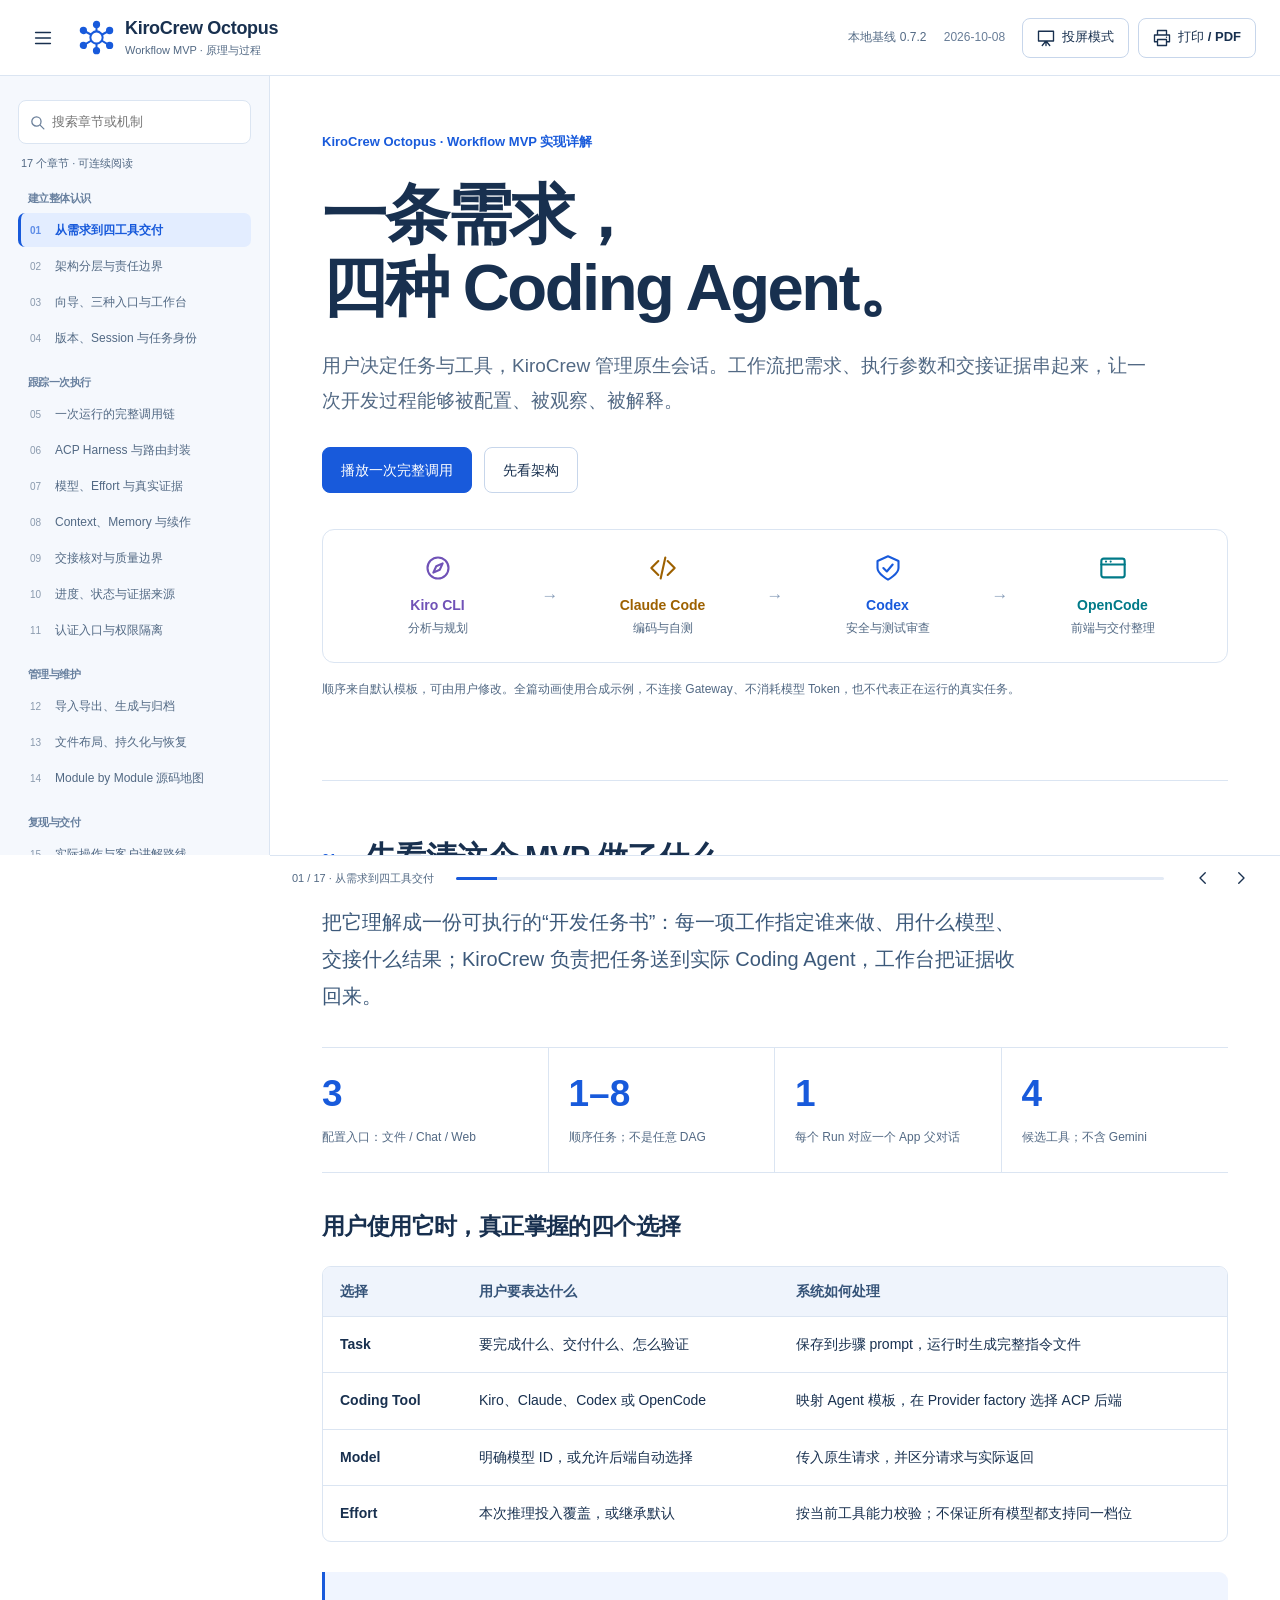
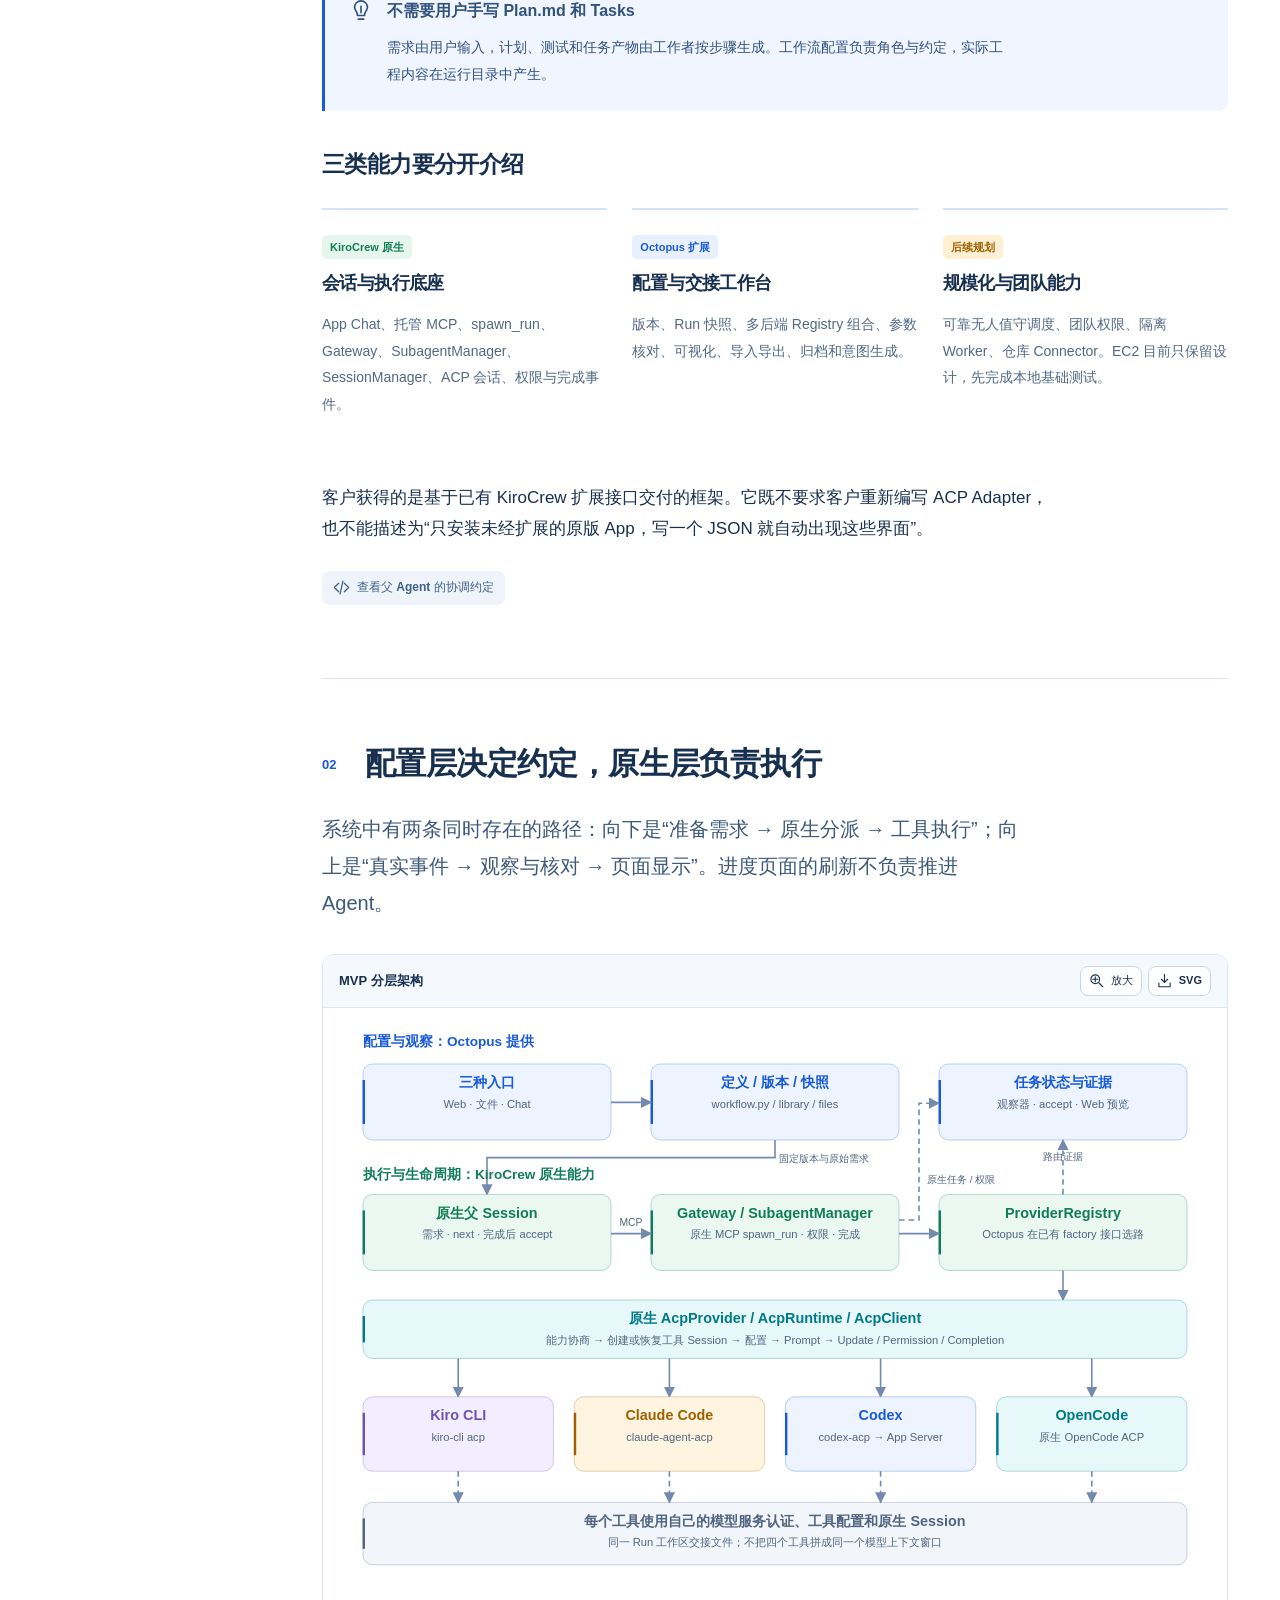
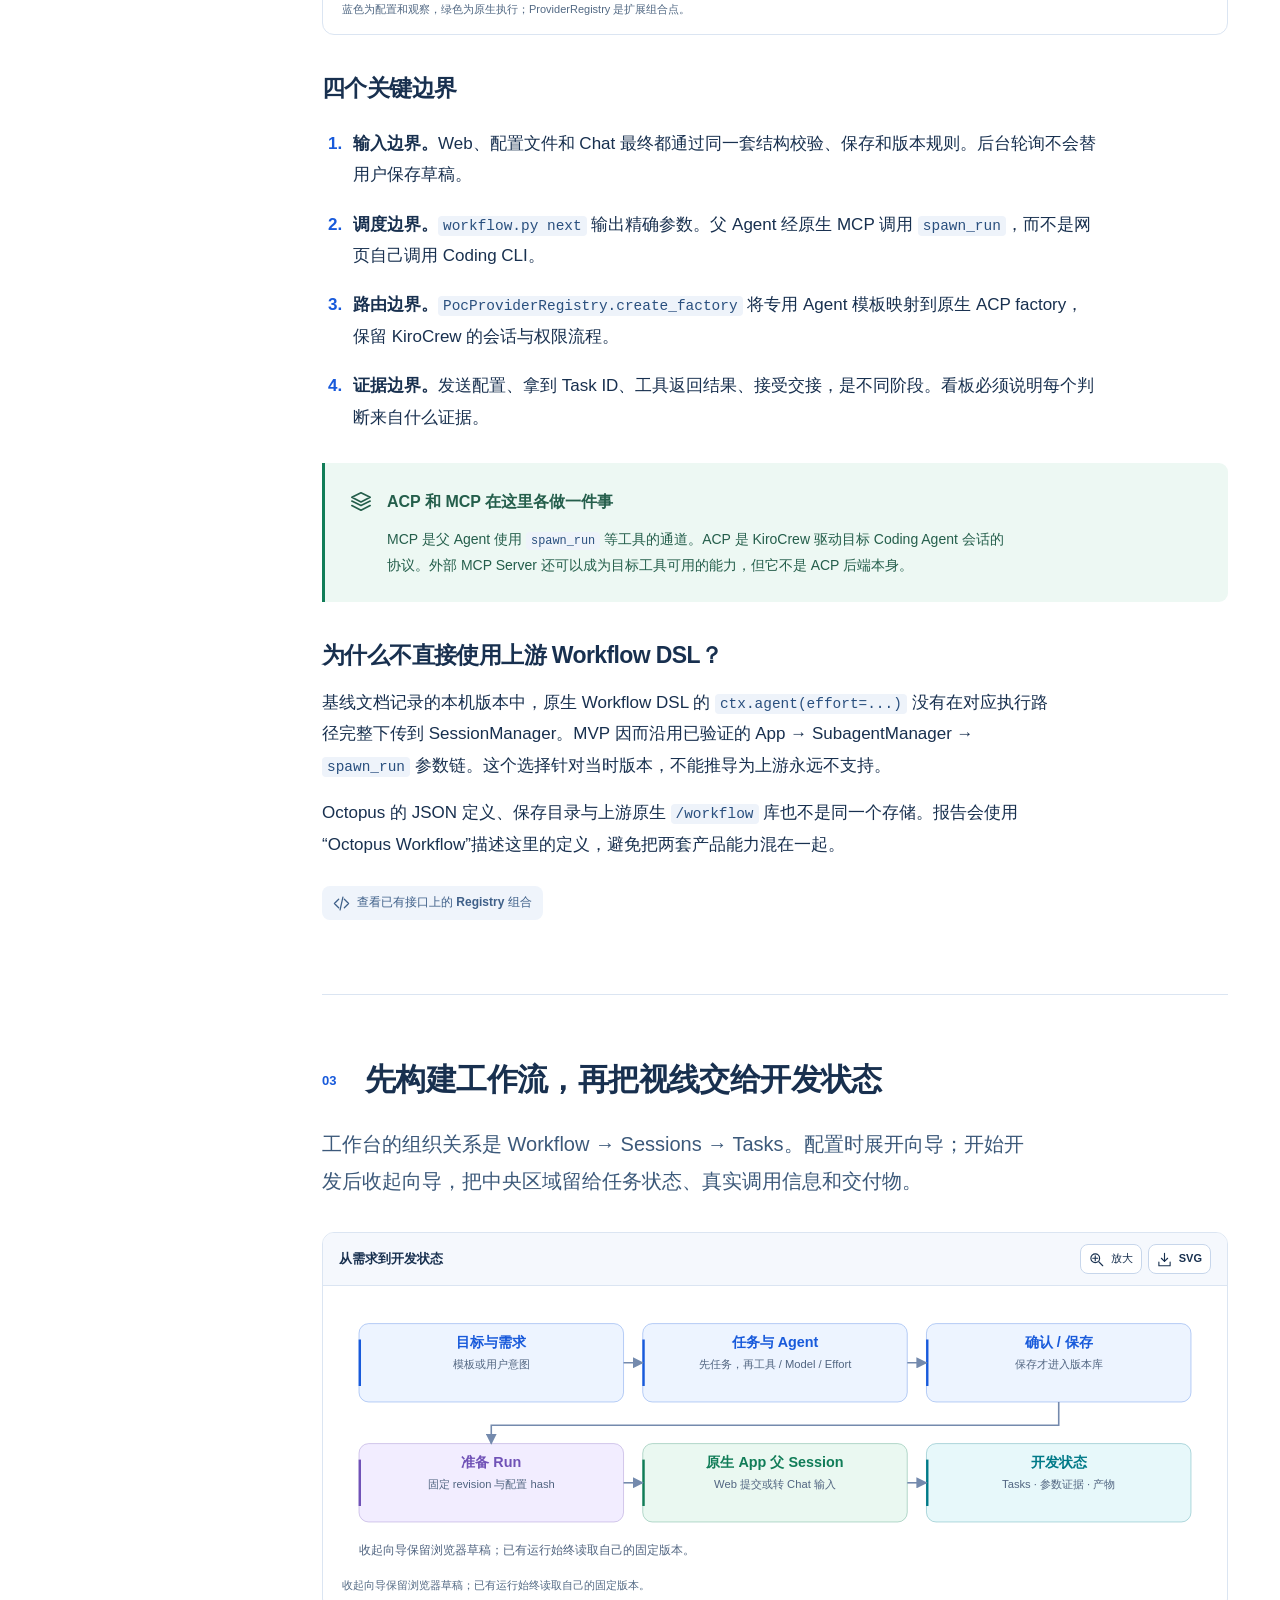
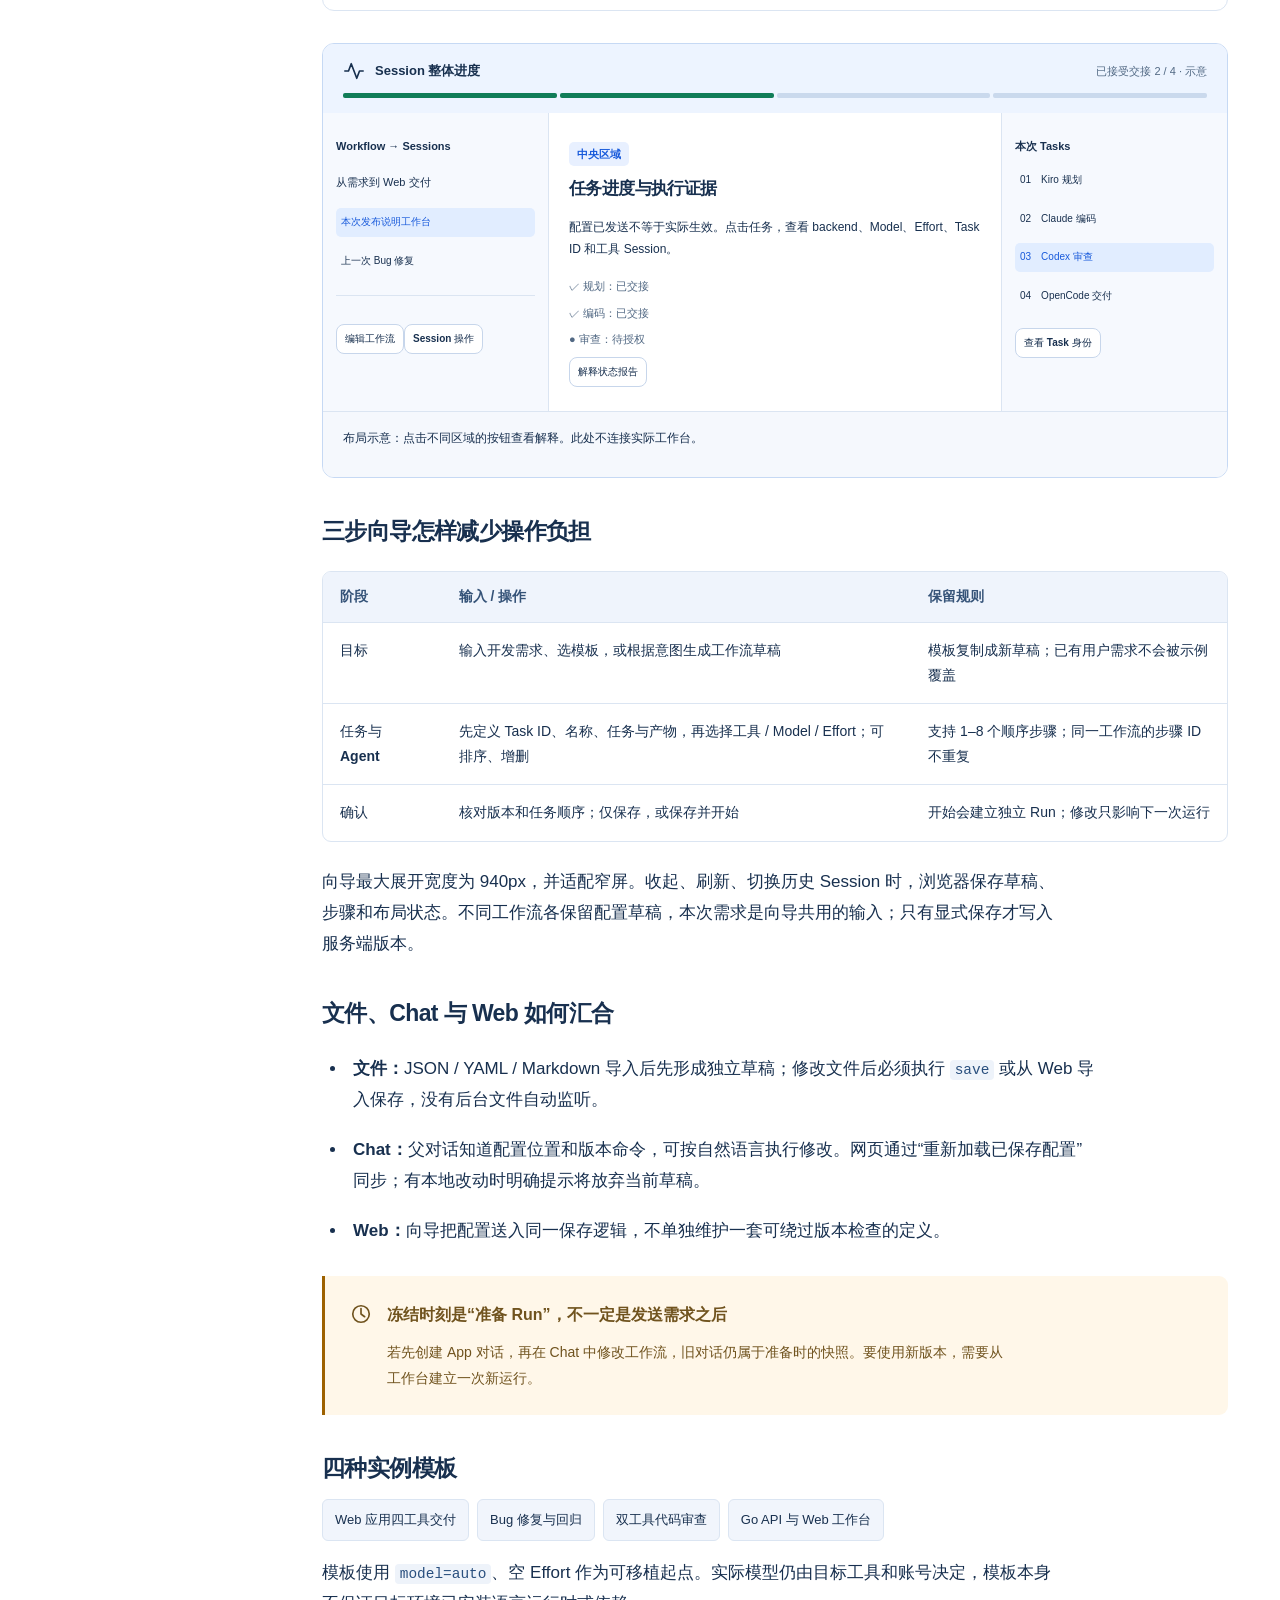
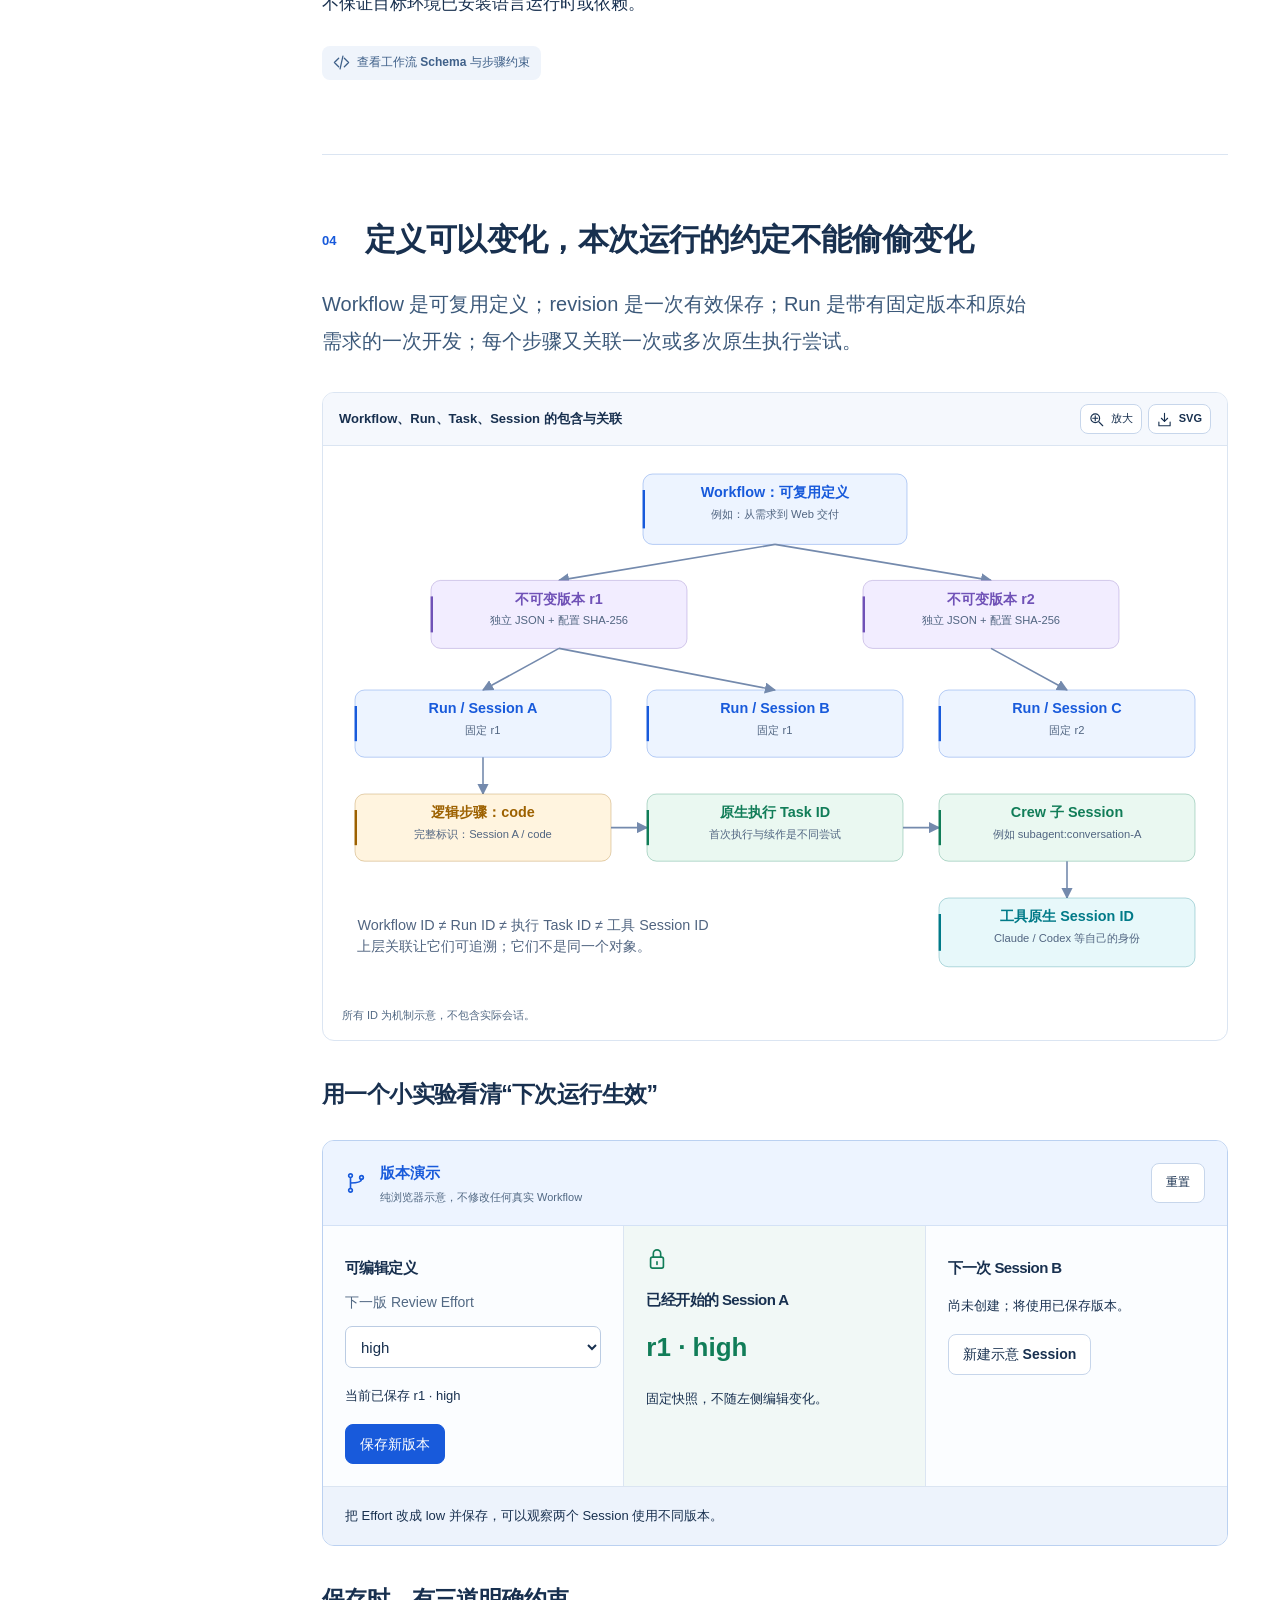
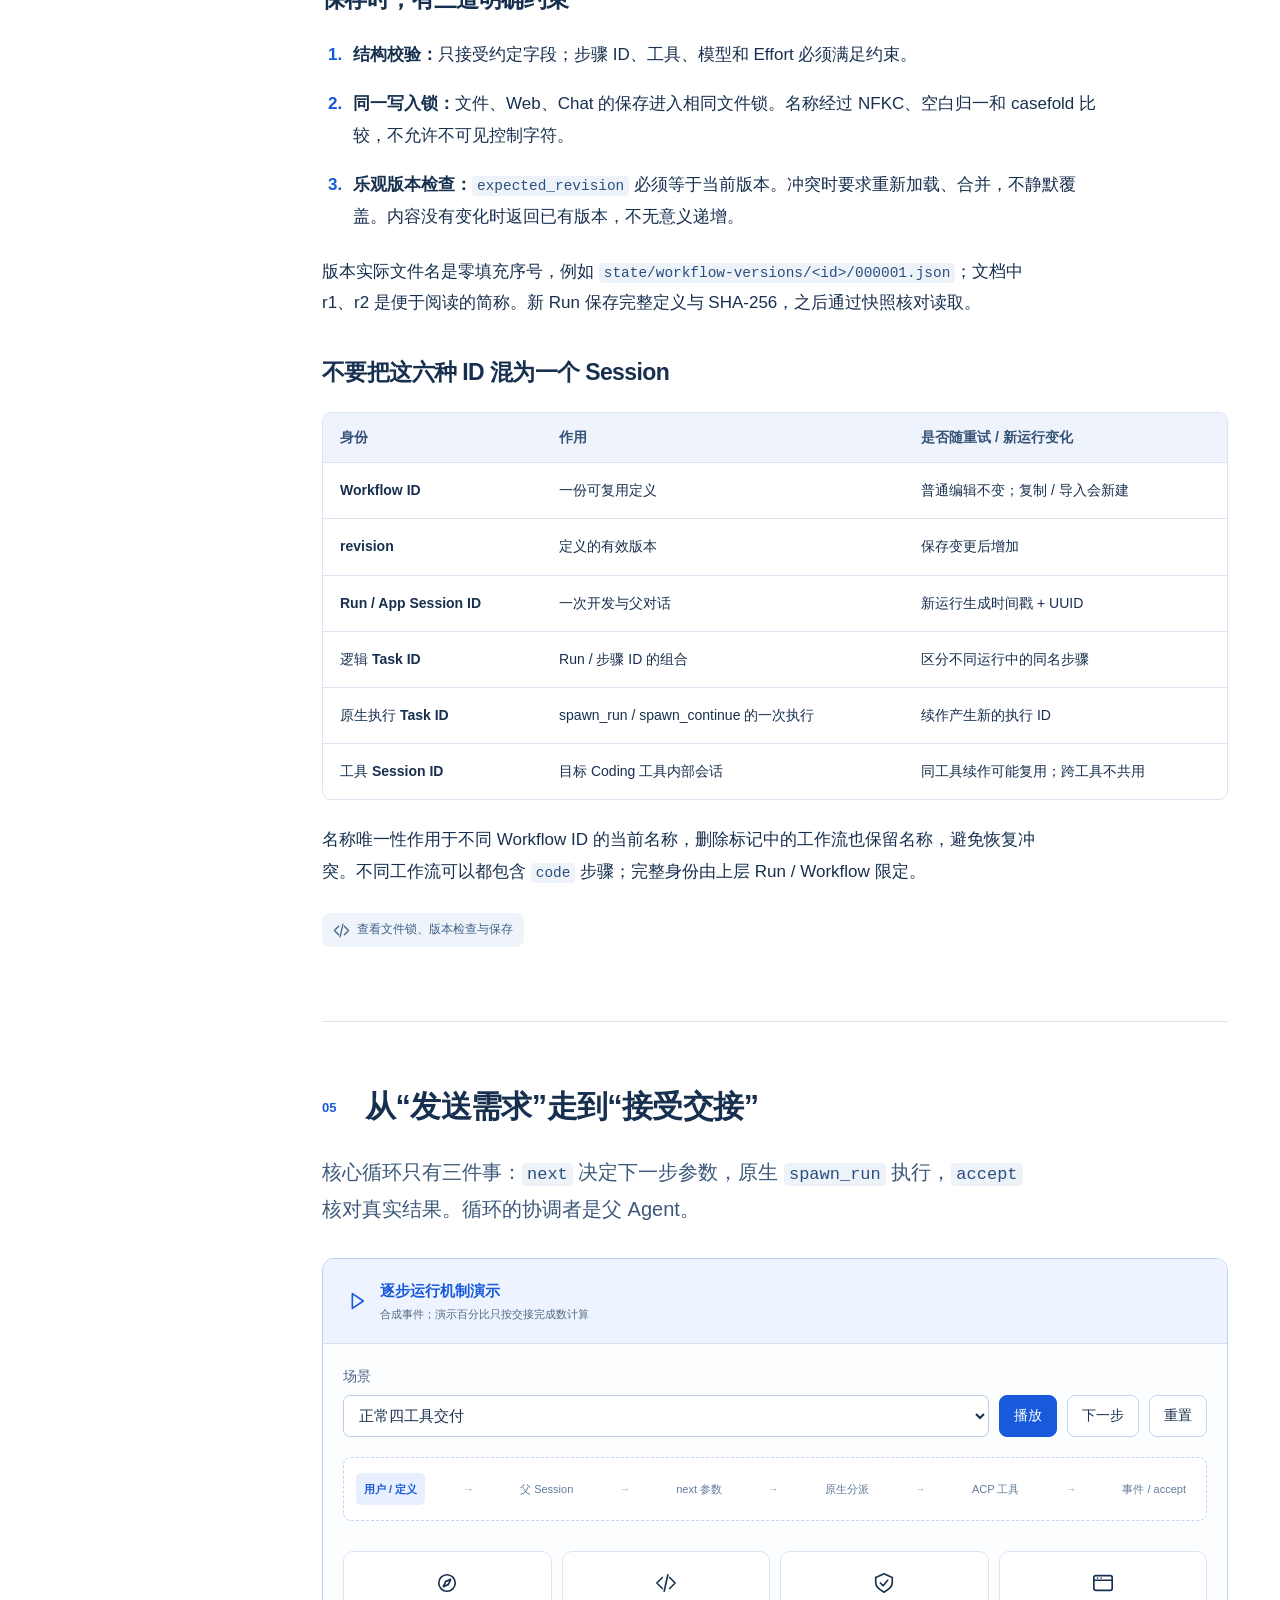
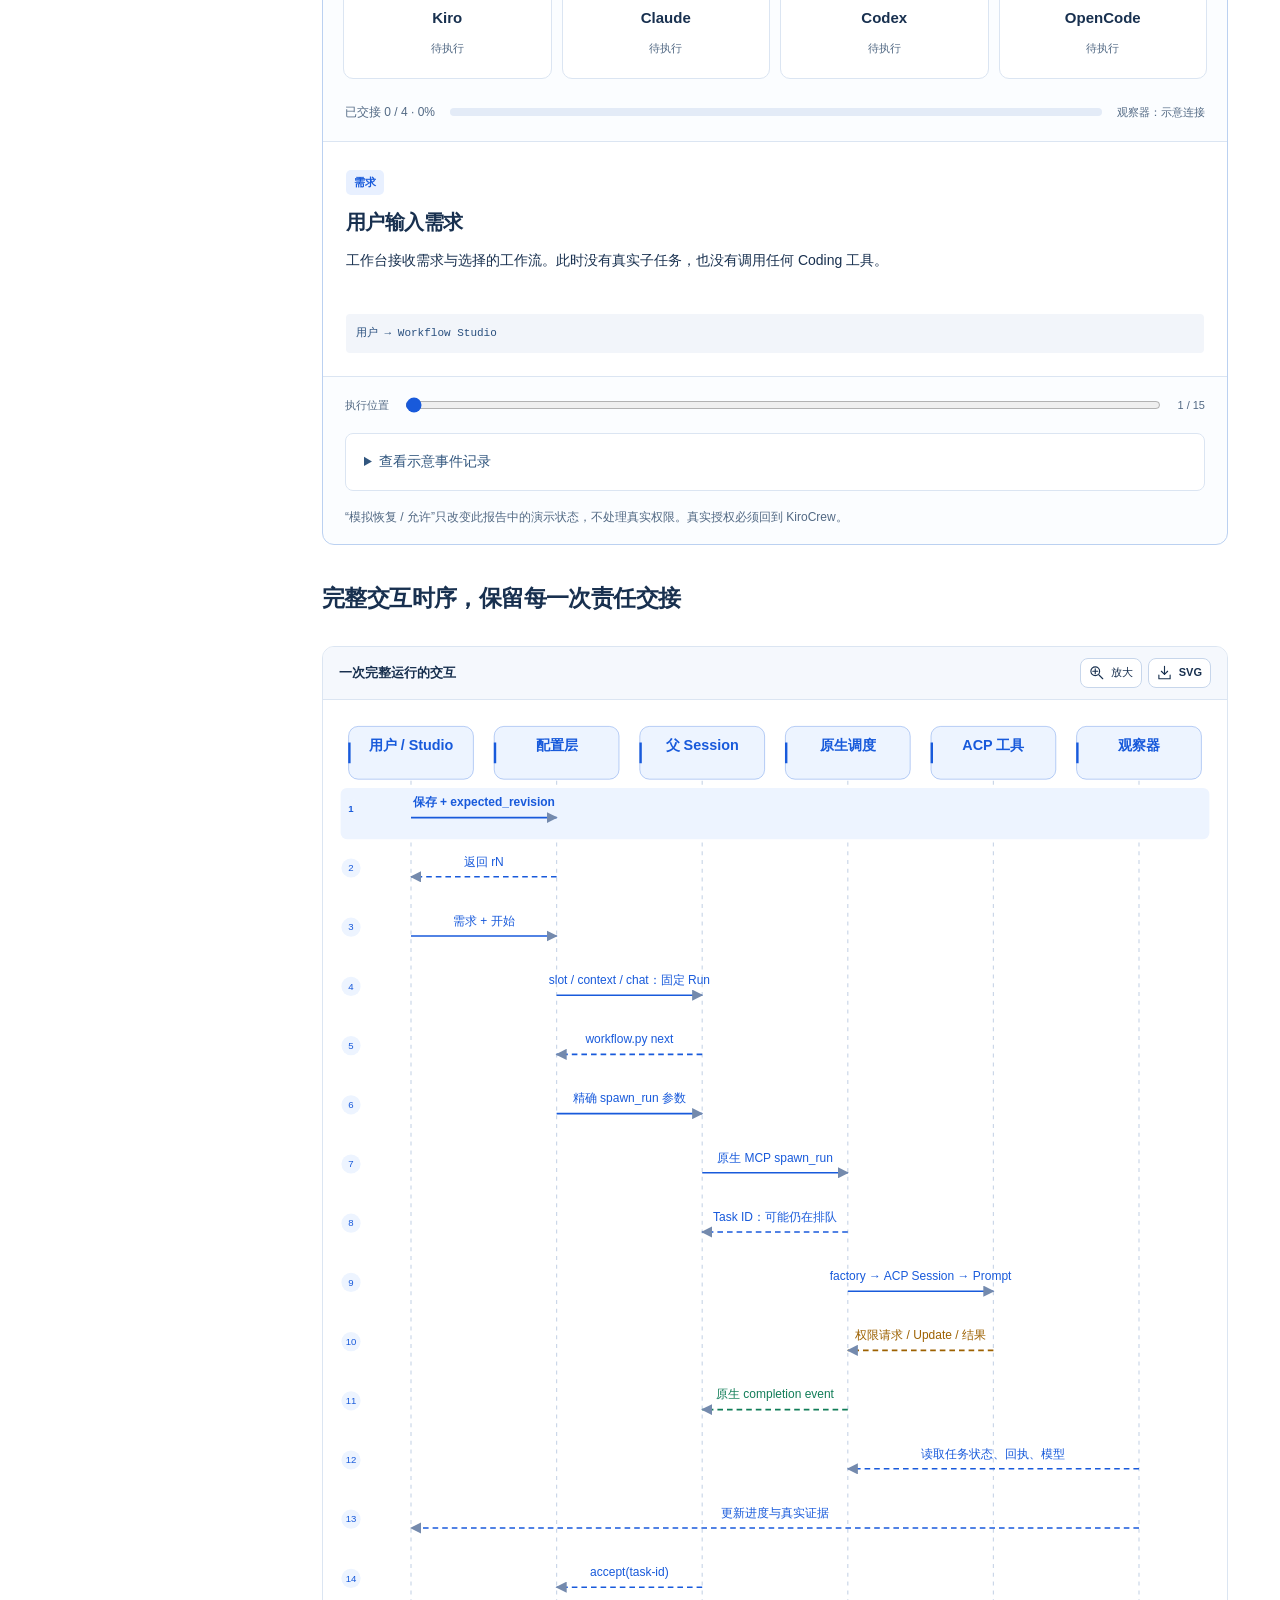
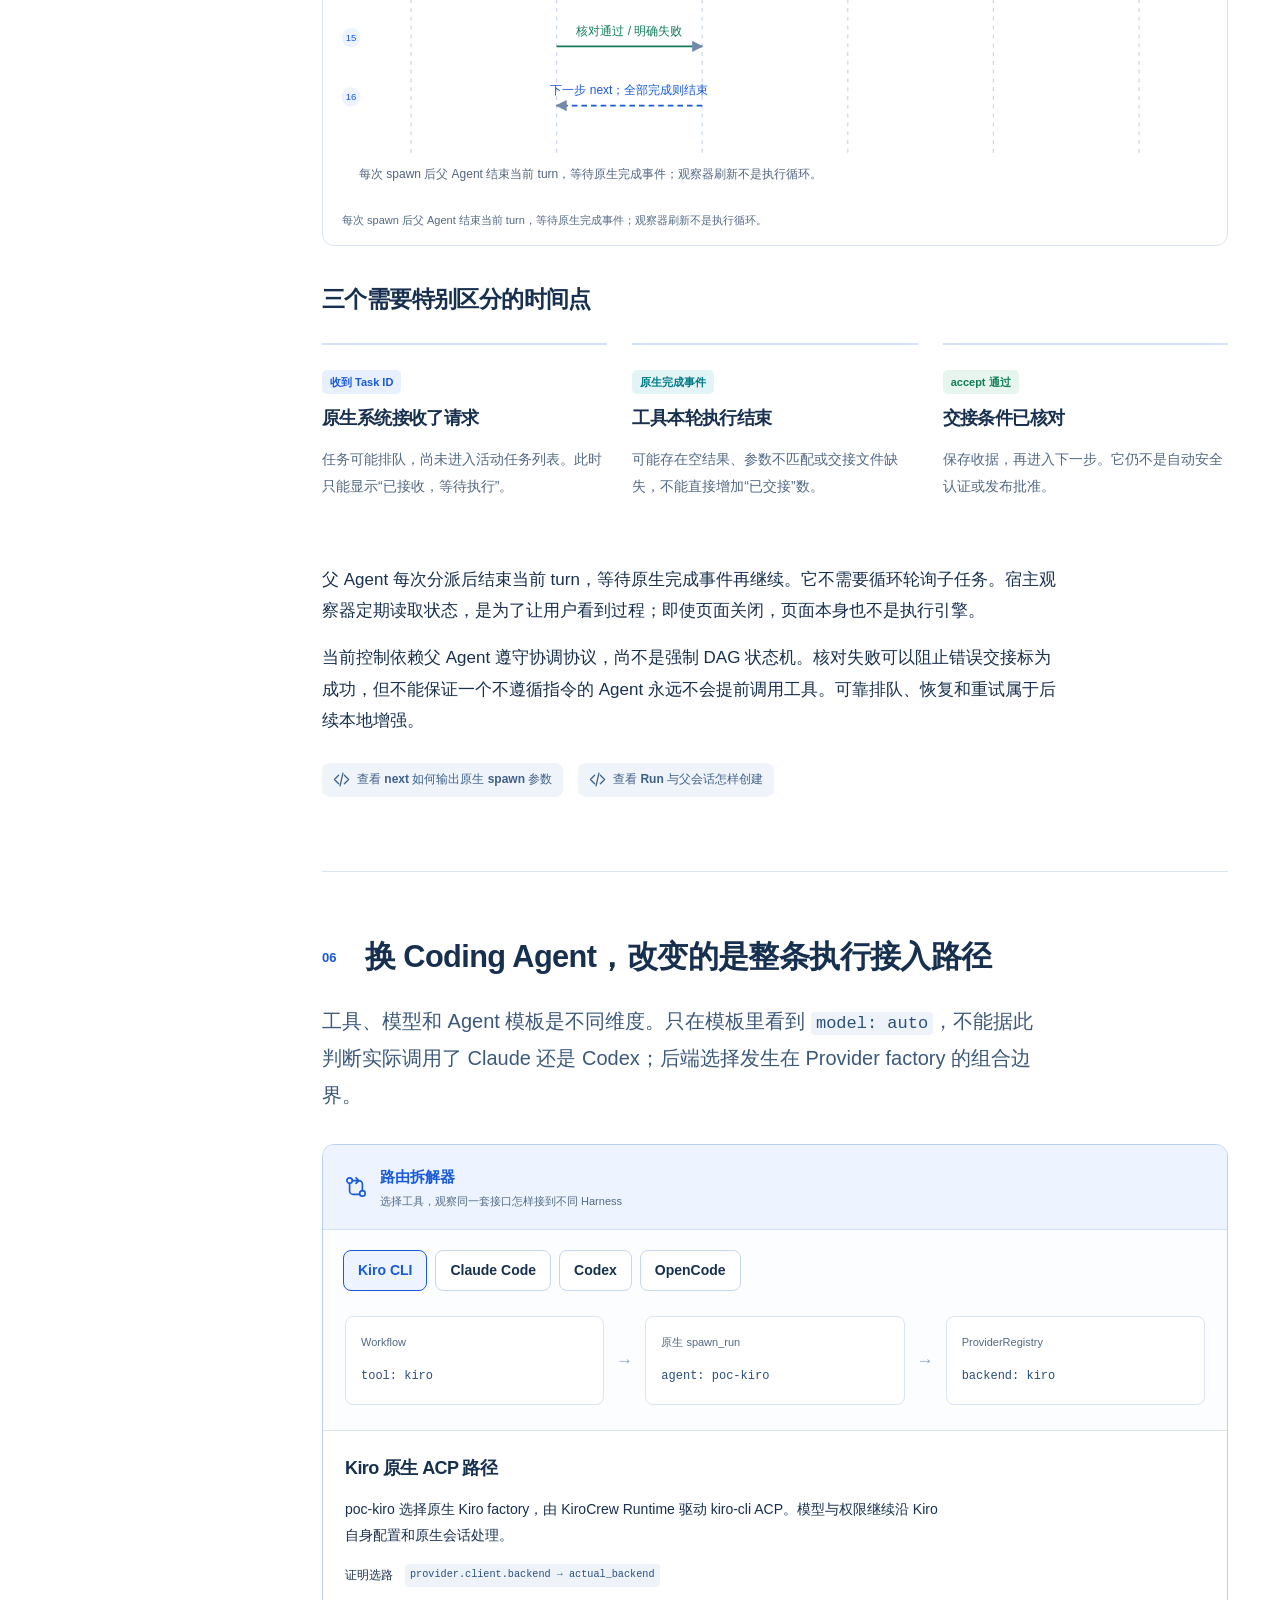
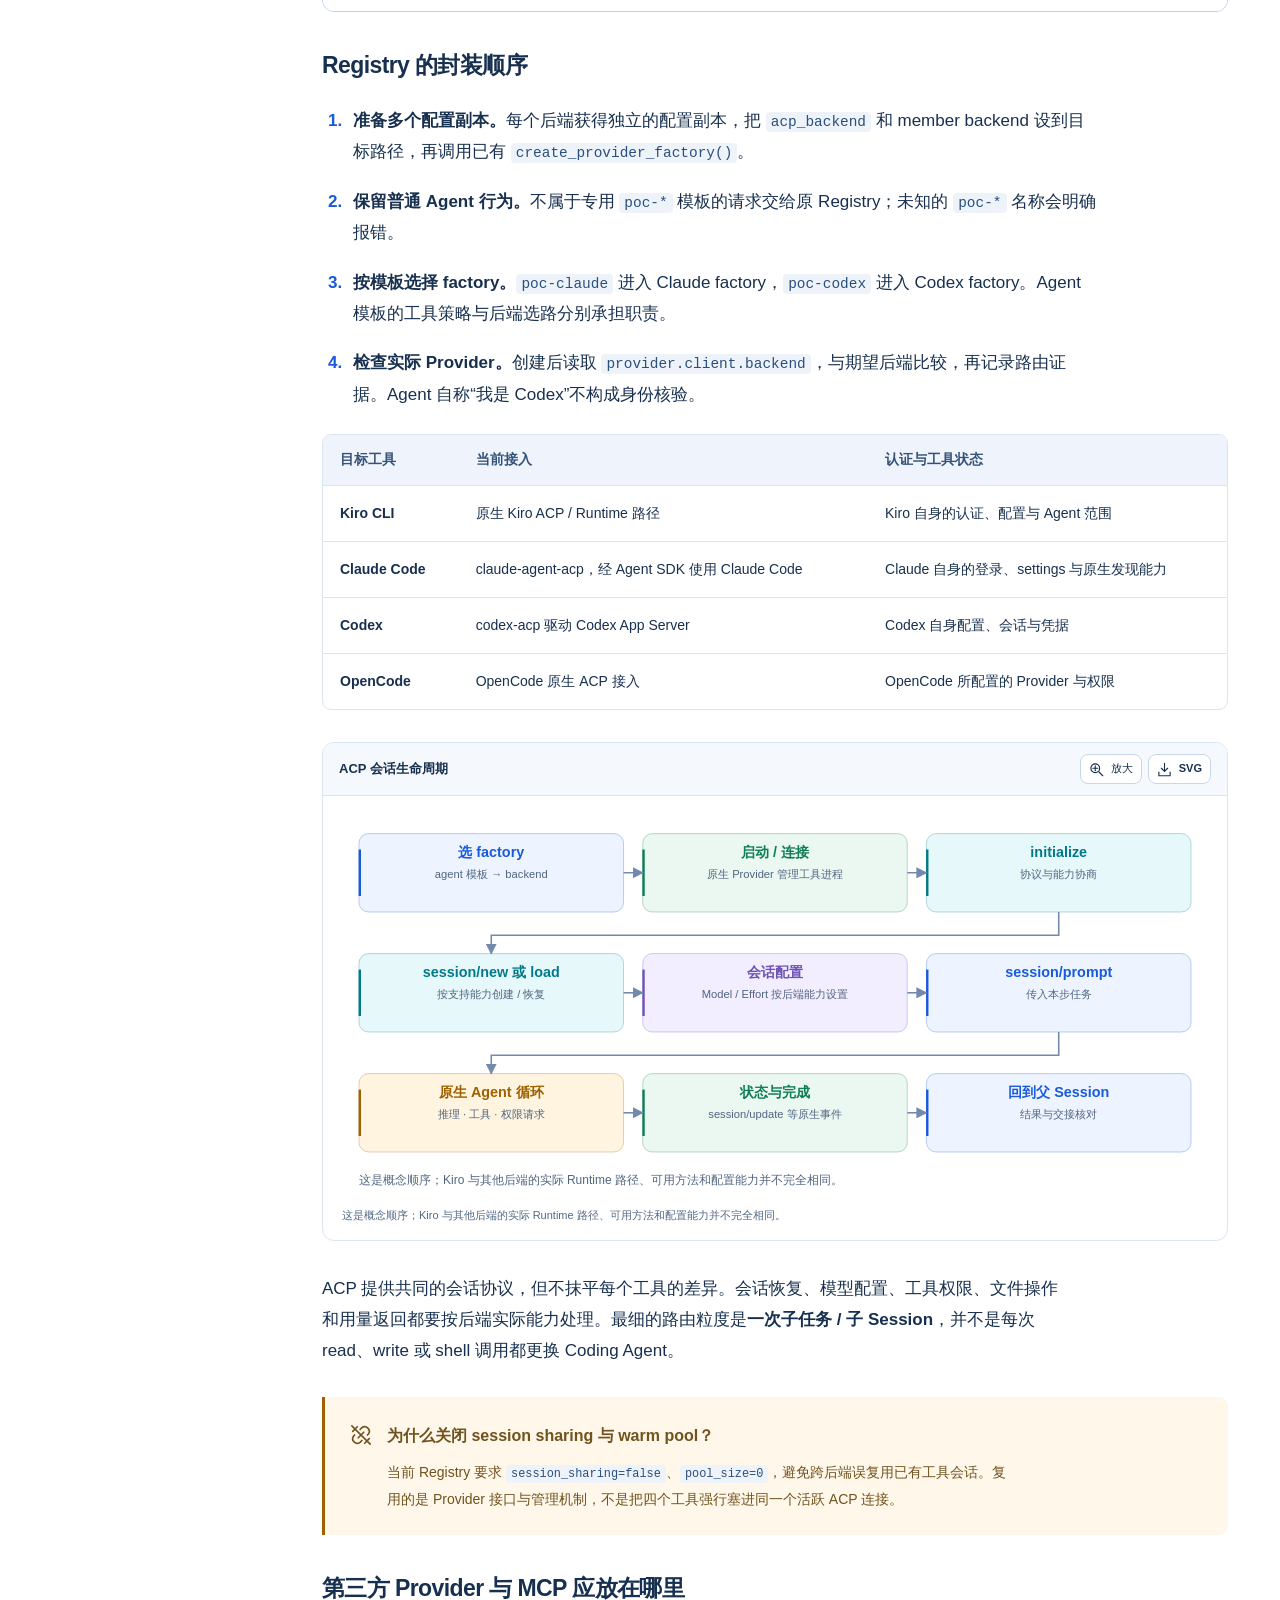
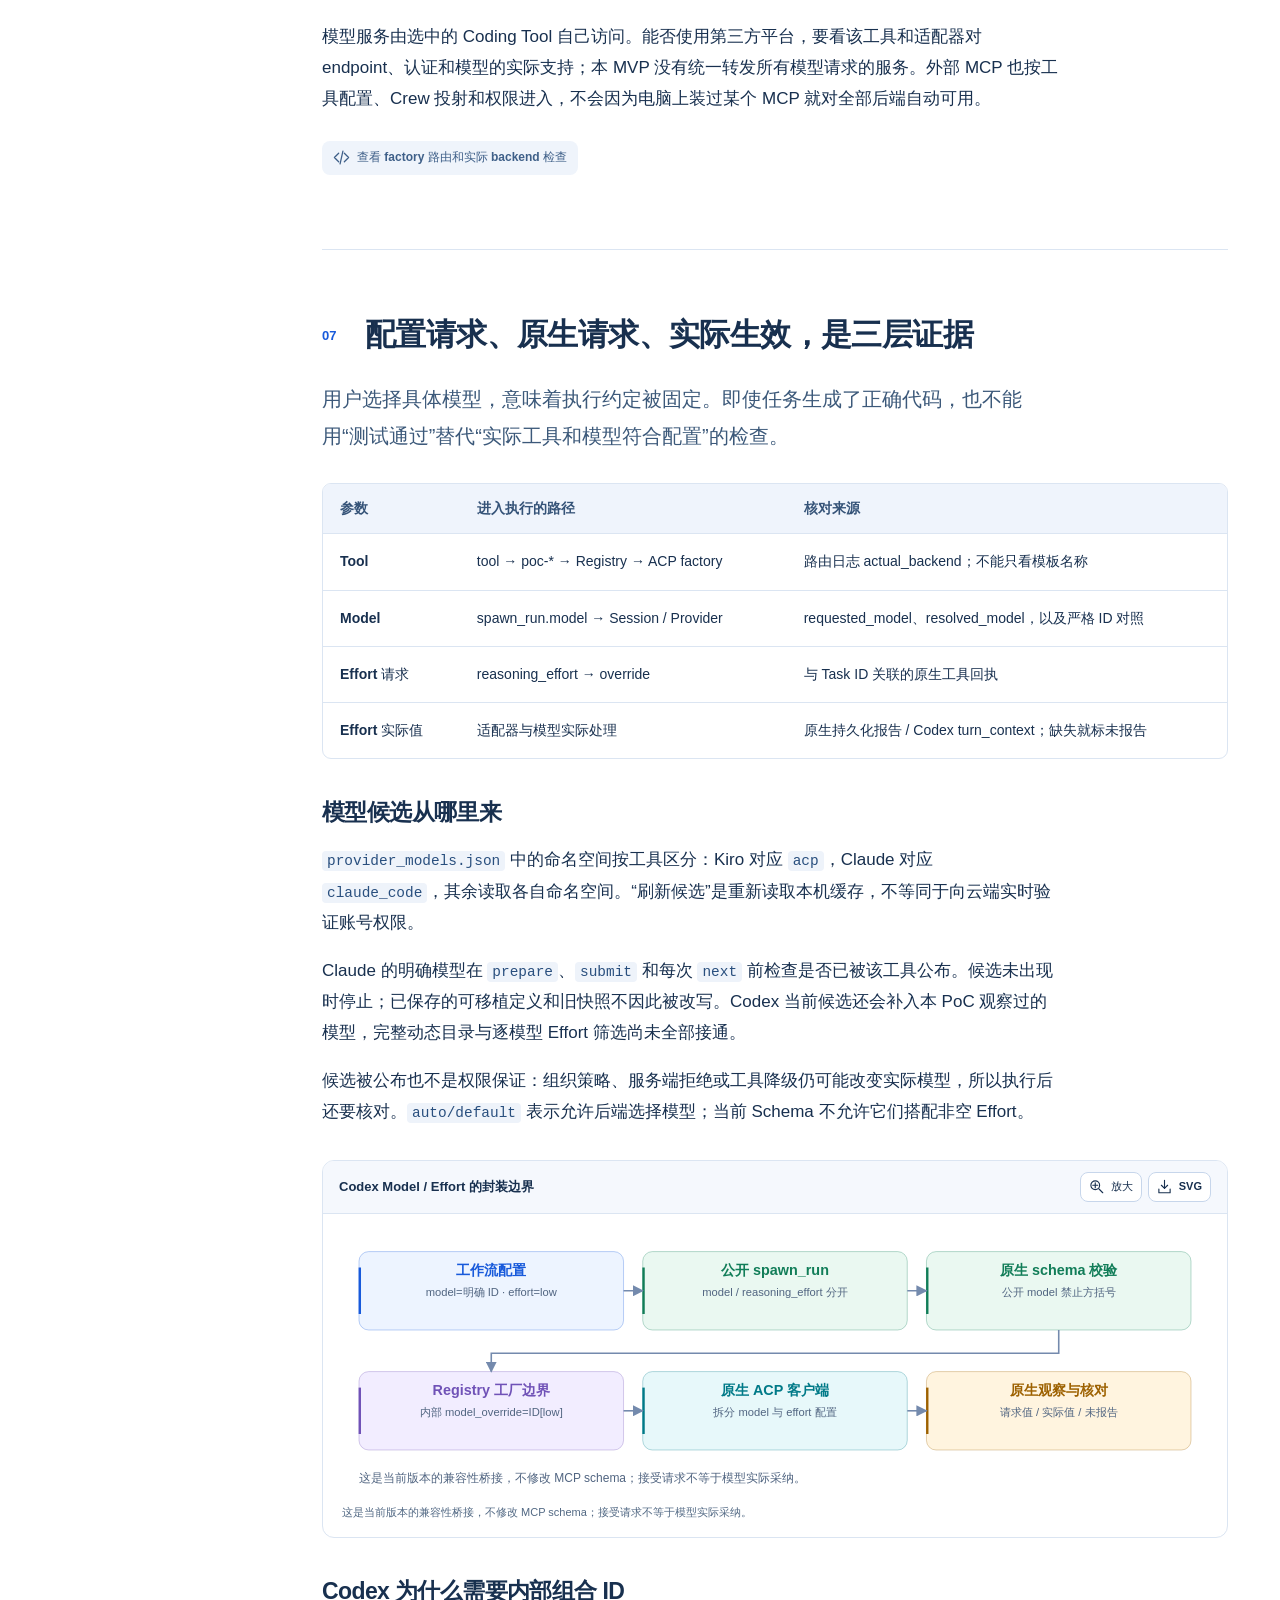
==== docs/workflow-mvp-report/index.html @ bb50f097 "Add offline interactive Workflow MVP architecture report" ====
<!doctype html>
<html lang="zh-CN">
<head>
  <meta charset="UTF-8">
  <meta name="viewport" content="width=device-width,initial-scale=1">
  <meta name="color-scheme" content="light">
  <meta http-equiv="Content-Security-Policy" content="default-src 'none'; script-src 'unsafe-inline'; style-src 'unsafe-inline'; img-src data: blob:; connect-src 'none'; object-src 'none'; base-uri 'none'; form-action 'none'">
  <title>KiroCrew Octopus · Workflow MVP 交互详解</title>
  <meta name="description" content="从架构、ACP 调用链、Session Context、Model Effort 到工作流版本与交接核对的离线交互报告。">
  <style>:root{--blue:#185adb;--blue-soft:#edf4ff;--ink:#18304f;--muted:#526984;--line:#dbe5f2;--paper:#fff;--surface:#f5f8fd;--green:#117d58;--amber:#9d6100;--red:#bc304b;--teal:#007a88;--purple:#7052b7;--nav:270px;--header:76px}
*{box-sizing:border-box}html{scroll-behavior:smooth;scroll-padding-top:110px}body{margin:0;background:var(--paper);color:var(--ink);font-family:-apple-system,BlinkMacSystemFont,"Segoe UI","PingFang SC","Microsoft YaHei",sans-serif;font-size:17px;line-height:1.85;-webkit-font-smoothing:antialiased}
button,input,select{font:inherit}button,a,input,select,summary{-webkit-tap-highlight-color:transparent}button,.button{border:1px solid #c7d6eb;background:white;color:var(--ink);border-radius:8px;padding:9px 14px;line-height:1.45;font-size:14px;font-weight:550;cursor:pointer;display:inline-flex;align-items:center;justify-content:center;gap:7px;text-decoration:none;min-height:40px}
button:hover,.button:hover{border-color:var(--blue);background:#f3f7ff}button:disabled{cursor:default;opacity:.45}button.primary,.button.primary{background:var(--blue);border-color:var(--blue);color:white}button.primary:hover,.button.primary:hover{background:#124cc1}button.active{color:var(--blue);border-color:var(--blue);background:var(--blue-soft)}
a{color:var(--blue);text-underline-offset:4px}a:hover{text-decoration-thickness:2px}button:focus-visible,a:focus-visible,input:focus-visible,select:focus-visible,summary:focus-visible{outline:3px solid #5c9aff;outline-offset:3px}
input,select{min-height:42px;padding:8px 11px;border:1px solid #bbcce3;border-radius:7px;background:white;color:var(--ink);max-width:100%;font-size:15px}input[type=range]{padding:0;min-height:24px;accent-color:var(--blue)}label{font-size:14px;color:var(--muted)}[hidden]{display:none!important}
.icon-sprite{position:absolute;width:0;height:0;overflow:hidden}.icon{width:22px;height:22px;flex-shrink:0;fill:none;stroke:currentColor;stroke-width:1.8;stroke-linecap:round;stroke-linejoin:round}.icon-button{border:0;padding:8px;min-height:36px}.skip-link{position:fixed;z-index:200;top:-80px;left:20px;background:white;padding:12px}.skip-link:focus{top:10px}
.topbar{position:fixed;top:0;left:0;right:0;height:var(--header);padding:0 24px;display:flex;align-items:center;gap:17px;border-bottom:1px solid var(--line);background:#fff;z-index:40}.brand{display:flex;align-items:center;gap:11px;text-decoration:none;color:var(--ink);line-height:1.25}.brand-mark{width:35px;height:35px;color:var(--blue)}.brand b{font-size:18px;letter-spacing:-.3px}.brand small{display:block;font-size:11px;color:var(--muted);margin-top:5px}.header-meta{margin-left:auto;color:var(--muted);font-size:12px}.header-meta span{margin-left:14px;color:#687d97}.top-actions{display:flex;gap:9px}.top-actions button{font-size:13px}.top-actions .icon{width:18px;height:18px}
.sidebar{position:fixed;top:var(--header);bottom:45px;left:0;width:var(--nav);background:var(--surface);border-right:1px solid var(--line);overflow-y:auto;padding:24px 18px;z-index:30;scrollbar-width:thin}.search-label{display:flex;align-items:center;border:1px solid var(--line);background:white;border-radius:8px;padding-left:10px;gap:6px}.search-label .icon{width:17px;height:17px;color:#6a7f99}.search-label input{background:none;border:none;width:100%;min-width:0;font-size:13px;padding-left:0}.search-count{font-size:11px;margin:9px 3px 18px;color:var(--muted)}.nav-group{margin-bottom:20px}.nav-group h3{font-size:11px;color:#68809f;margin:0 10px 7px;font-weight:600}.nav-group a{display:flex;align-items:baseline;gap:10px;padding:8px 9px;margin:2px 0;color:var(--muted);font-size:12px;line-height:1.5;text-decoration:none;border-radius:7px;border-left:3px solid transparent}.nav-group a span{font-size:10px;opacity:.65;min-width:15px}.nav-group a:hover{background:#eaf0fa}.nav-group a.active{color:var(--blue);background:#e3edff;border-left-color:var(--blue);font-weight:650}.sidebar-footer{border-top:1px solid var(--line);padding:20px 10px 0;font-size:11px}.sidebar-footer p{font-size:11px;line-height:1.7;color:var(--muted)}
main{margin-left:var(--nav);padding:var(--header) 52px 80px;max-width:1550px}.chapter{padding:64px 0 72px;border-bottom:1px solid var(--line);scroll-margin-top:0}.chapter:first-child{padding-top:44px}.chapter:last-child{border:0}.chapter-heading{display:flex;align-items:flex-start;gap:15px;margin-bottom:26px}.chapter-no{font-size:13px;font-weight:650;color:var(--blue);padding-top:10px;min-width:28px}h1,h2,h3,h4{line-height:1.35;font-weight:650;letter-spacing:-.6px}h1{font-size:clamp(48px,5.1vw,78px);line-height:1.12;letter-spacing:-2.5px;margin:24px 0}h2{font-size:clamp(26px,2.4vw,36px);margin:0;max-width:29em}h3{font-size:23px;margin:38px 0 15px}h4{font-size:18px;margin:10px 0 12px}p{margin:16px 0;max-width:78ch}p.lead{font-size:20px;line-height:1.85;color:#3c597a;max-width:64ch;margin-bottom:28px}.caption,.source-note{font-size:12px;line-height:1.7;color:var(--muted);max-width:none}.hero{padding:10px 0 64px;border-bottom:1px solid var(--line);margin-bottom:56px}.edition{font-size:13px;color:var(--blue);margin:0;font-weight:600}.hero-intro{font-size:19px;max-width:44em;color:var(--muted)}.hero-actions{display:flex;gap:12px;margin:28px 0 36px}.hero-actions .button{padding:12px 18px}.crew-strip{display:grid;grid-template-columns:1fr 20px 1fr 20px 1fr 20px 1fr;align-items:center;border:1px solid var(--line);border-radius:12px;padding:24px 12px}.crew-role{display:flex;flex-direction:column;align-items:center;font-size:14px;text-align:center;line-height:1.6;gap:3px}.crew-role .icon{width:28px;height:28px;margin-bottom:9px}.crew-role span{font-size:12px;color:var(--muted)}.crew-role.kiro{color:var(--purple)}.crew-role.claude{color:var(--amber)}.crew-role.codex{color:var(--blue)}.crew-role.opencode{color:var(--teal)}.role-arrow{color:#879db9;text-align:center}
.fact-row{display:grid;grid-template-columns:repeat(4,1fr);border-top:1px solid var(--line);border-bottom:1px solid var(--line);margin:32px 0}.fact-row>div{padding:24px 20px;border-right:1px solid var(--line)}.fact-row>div:first-child{padding-left:0}.fact-row>div:last-child{border:0}.fact-row b{font-size:37px;font-weight:550;color:var(--blue);line-height:1.2}.fact-row span{font-size:12px;display:block;color:var(--muted);margin-top:9px}
.table-wrap{overflow:auto;border:1px solid var(--line);border-radius:9px;margin:24px 0}table{border-collapse:collapse;width:100%;font-size:14px;line-height:1.8;text-align:left;min-width:600px}th{padding:12px 17px;background:#eff4fc;font-weight:600;color:#355378}td{padding:15px 17px;border-top:1px solid var(--line);vertical-align:top}td:first-child{font-weight:550;min-width:112px}tr:last-child td{border-bottom:0}td code{font-size:12px}code{font: .85em/1.8 ui-monospace,SFMono-Regular,Consolas,"Liberation Mono",monospace;overflow-wrap:anywhere;background:#eef3fa;padding:2px 5px;border-radius:4px;color:#294f7e}pre{font-family:ui-monospace,SFMono-Regular,Consolas,monospace;font-size:12px;line-height:1.9;white-space:pre;overflow:auto}pre code{font-size:inherit;background:none;padding:0;overflow-wrap:normal;line-height:inherit;color:inherit}
.callout{display:flex;align-items:flex-start;gap:15px;padding:23px 25px;margin:30px 0;border-left:3px solid;border-radius:0 9px 9px 0}.callout>.icon{margin-top:4px}.callout strong{font-size:16px}.callout p{font-size:14px;line-height:1.9;margin:8px 0 0;max-width:80ch}.callout.blue{background:#f0f5ff;border-color:var(--blue);color:#31527e}.callout.green{background:#edf8f3;border-color:var(--green);color:#245e4b}.callout.amber{background:#fff7e9;border-color:var(--amber);color:#70531e}.callout.red{background:#fff2f4;border-color:var(--red);color:#873147}
.comparison{display:grid;grid-template-columns:repeat(3,1fr);gap:25px;margin:28px 0}.comparison article{border-top:2px solid #d5e3f8;padding:20px 0}.comparison p{font-size:14px;color:var(--muted);line-height:1.9}.tag{display:inline-flex;align-items:center;line-height:1.5;border-radius:5px;padding:4px 8px;font-size:11px;font-weight:600}.tag.blue{background:#e8f0ff;color:var(--blue)}.tag.green{background:#e6f5ed;color:var(--green)}.tag.amber{background:#fff0d4;color:var(--amber)}.tag.red{background:#fdebf0;color:var(--red)}.tag.teal{background:#e3f4f6;color:var(--teal)}.tag.gray{background:#e9eef5;color:#526984}
.explainer-list,.plain-list{padding-left:25px;margin:24px 0;max-width:82ch}.explainer-list li,.plain-list li{padding-left:6px;margin:18px 0}.explainer-list li::marker{color:var(--blue);font-weight:600}.source-button{font-size:12px;border:0;background:#eff4fb;color:#3f6089;padding:7px 11px;margin:10px 10px 0 0;min-height:34px}.source-button .icon{width:17px;height:17px}.text-link{border:0;background:none;padding:0;min-height:0;display:inline;text-decoration:underline;color:var(--blue);font-size:inherit}
.diagram{margin:32px 0;border:1px solid var(--line);border-radius:12px;overflow:hidden;background:white}.figure-toolbar{display:flex;align-items:center;justify-content:space-between;gap:14px;padding:11px 16px;background:#f5f8fd;border-bottom:1px solid var(--line)}.figure-toolbar strong{font-size:13px;font-weight:600}.figure-toolbar>div{display:flex;gap:6px;flex-shrink:0}.figure-toolbar button{font-size:11px;min-height:30px;padding:5px 8px}.figure-toolbar .icon{width:15px;height:15px}.diagram-preview{overflow:auto;padding:12px}.diagram-preview svg{display:block;width:100%;min-width:690px;height:auto}.diagram figcaption{font-size:11px;padding:0 19px 15px;color:var(--muted);line-height:1.7}
.anatomy{border:1px solid #c6d9f4;border-radius:12px;display:grid;grid-template-columns:1fr 2fr 1fr;overflow:hidden;margin:32px 0;background:white}.anatomy-top{grid-column:1/-1;padding:15px 20px;display:flex;align-items:center;gap:10px;background:#edf4ff;font-size:13px;flex-wrap:wrap}.anatomy-top>span{font-size:11px;color:var(--muted);margin-left:auto}.anatomy-progress{display:flex;gap:3px;width:100%;height:5px}.anatomy-progress i{background:var(--green);flex:1;border-radius:2px}.anatomy-progress i.pending{background:#cad9ed}.anatomy-left,.anatomy-right{background:#f6f9fe;padding:23px 13px;font-size:11px;min-width:0}.anatomy-left{border-right:1px solid var(--line)}.anatomy-right{border-left:1px solid var(--line)}.anatomy-left span,.anatomy-right span{display:block;margin:10px 0;padding:5px;font-size:10px}.anatomy .selected{background:#e1edff;color:var(--blue);border-radius:5px}.anatomy button{font-size:10px;min-height:30px;padding:6px 8px;margin-top:8px}.anatomy-center{padding:24px 20px;min-width:0}.anatomy-center p{font-size:12px;line-height:1.8}.anatomy-center h4{font-size:17px}.mini-events{display:grid;gap:6px;font-size:11px;color:var(--muted)}.anatomy-caption{grid-column:1/-1;font-size:12px;background:#f5f8fd;padding:15px 20px;margin:0;max-width:none;border-top:1px solid var(--line);min-height:66px}.template-line{display:flex;flex-wrap:wrap;gap:8px}.template-line span{font-size:13px;padding:8px 12px;background:#f1f5fc;border:1px solid var(--line);border-radius:6px}hr{border:0;border-top:1px solid var(--line);margin:20px 0}
.lab{margin:30px 0;border:1px solid #bbd1f1;border-radius:12px;overflow:hidden;background:#fbfdff}.lab-header{display:flex;gap:13px;align-items:center;padding:18px 22px;background:#edf4ff;border-bottom:1px solid #d4e2f6;color:var(--blue)}.lab-header>div{flex:1}.lab-header b{display:block;font-size:15px}.lab-header span{display:block;font-size:11px;font-weight:400;color:var(--muted)}.lab-header>button{font-size:12px}.version-columns{display:grid;grid-template-columns:repeat(3,1fr)}.version-columns>div{padding:22px;border-right:1px solid var(--line);min-width:0}.version-columns>div:last-child{border:0}.version-columns p{font-size:13px}.version-columns label,.version-columns select{display:block;width:100%;margin:10px 0}.version-columns h4{font-size:15px}.snapshot{background:#f1f8f6}.snapshot>.icon{color:var(--green)}.snapshot strong{font-size:26px;color:var(--green)}.lab-result{margin:0;padding:17px 22px;font-size:13px;background:#edf3fc;border-top:1px solid var(--line);max-width:none;line-height:1.8}.lab-result.pass{background:#eaf8f1;color:#166548}.lab-result.fail{background:#fff0f2;color:#9a2a43}.lab-result.warn{background:#fff5e3;color:#805811}
.sim-controls{display:flex;flex-wrap:wrap;align-items:flex-end;gap:10px;padding:20px}.sim-controls label{display:flex;flex-direction:column;gap:5px;flex:1;min-width:210px}.sim-controls button{min-height:42px}.sim-pipeline{display:grid;grid-template-columns:repeat(4,1fr);gap:10px;padding:8px 20px 22px}.sim-pipeline>div{position:relative;border:1px solid var(--line);background:white;border-radius:10px;display:flex;flex-direction:column;align-items:center;padding:20px 8px;gap:6px;transition:background .22s,border-color .22s;overflow:hidden}.sim-pipeline b{font-size:15px}.sim-pipeline span{font-size:11px;color:var(--muted)}.sim-pipeline .icon{margin-bottom:4px}.sim-pipeline>div.running{border-color:var(--blue);color:var(--blue);background:#eff5ff}.sim-pipeline>div.done{border-color:#7cc2a9;background:#edf8f2;color:var(--green)}.sim-pipeline>div.blocked{border-color:#db8394;background:#fff1f4;color:var(--red)}.sim-pipeline>div.waiting{border-color:#d9b065;background:#fff6e5;color:var(--amber)}.sim-pipeline>div.running:after{content:"";position:absolute;bottom:0;height:3px;width:30%;background:var(--blue);left:0}.execution-lab.playing .sim-pipeline>div.running:after{animation:run-line 1.8s linear infinite}@keyframes run-line{from{left:-30%}to{left:100%}}.sim-progress{padding:0 22px 18px;display:flex;align-items:center;gap:15px;flex-wrap:wrap;font-size:12px;color:var(--muted)}#sim-meter{flex:1;height:8px;min-width:120px;border-radius:4px;background:#e3ebf7;overflow:hidden}#sim-meter i{display:block;width:0;height:100%;background:var(--green);transition:width .3s}#sim-observer{font-size:11px}.sim-narration{background:white;border-top:1px solid var(--line);border-bottom:1px solid var(--line);padding:23px}.sim-narration h4{margin:12px 0;font-size:20px}.sim-narration p{font-size:14px;min-height:54px;margin:12px 0}.sim-narration code{display:block;font-size:11px;background:#f2f5fa;padding:10px;line-height:1.8}.scrubber{display:flex;align-items:center;gap:14px;padding:14px 22px;font-size:11px}.scrubber input{flex:1;min-width:50px}.execution-lab>details{margin:0 22px 12px}.execution-lab>.caption{padding:0 22px}.event-log{font-size:12px;color:var(--muted);max-height:250px;overflow:auto;padding-left:28px}.event-log li{padding:5px 0}.event-log li.current{color:var(--blue);font-weight:600}
.route-tabs,.context-tabs{display:flex;gap:8px;flex-wrap:wrap;padding:20px}.context-tabs{padding:0;margin:30px 0 0}.route-chain{display:flex;gap:12px;align-items:center;padding:5px 22px 25px}.route-chain>div{flex:1;background:white;border:1px solid var(--line);border-radius:8px;padding:15px;min-width:0}.route-chain small{display:block;font-size:11px;color:var(--muted);margin-bottom:6px}.route-chain code{font-size:12px;background:none;padding:0}.route-chain>span{color:#8ba1bf}.route-detail{padding:15px 22px 24px;background:white;border-top:1px solid var(--line)}.route-detail p{font-size:14px}.route-observation{font-size:12px;display:flex;gap:12px;flex-wrap:wrap}.context-detail{padding:24px 26px;background:#f1f6ff;border-left:3px solid var(--blue);margin:14px 0 28px;min-height:165px}.context-detail h4{margin:0 0 12px}.context-detail p{font-size:14px;margin:10px 0}.inline-label{display:flex;align-items:center;gap:12px;padding:22px}.inline-label select{flex:1;min-width:0}.lab .table-wrap{margin:0 22px 22px}.gate-table{min-width:500px}.gate-table code{font-size:12px}
.status-spectrum{display:grid;grid-template-columns:repeat(5,1fr);gap:8px;margin:32px 0}.status-spectrum>div{border-top:4px solid;padding:14px 12px;font-size:13px}.status-spectrum b,.status-spectrum span{display:block}.status-spectrum span{font-size:11px;margin-top:7px;color:var(--muted)}.status-spectrum .green{border-color:var(--green);background:#eef9f3}.status-spectrum .blue{border-color:var(--blue);background:#edf4ff}.status-spectrum .amber{border-color:var(--amber);background:#fff6e7}.status-spectrum .red{border-color:var(--red);background:#fff0f3}.status-spectrum .gray{border-color:#7e91aa;background:#f2f5fa}
.code-box{border:1px solid var(--line);border-radius:9px;overflow:hidden;margin:26px 0}.code-box>div{display:flex;align-items:center;justify-content:space-between;gap:10px;padding:10px 16px;background:#edf3fc;font-size:12px}.code-box button{font-size:11px;min-height:28px;padding:4px 10px}.code-box pre{padding:20px;margin:0;background:#fafcff;color:#264a75}.file-explorer,.module-explorer{display:grid;grid-template-columns:290px 1fr;border:1px solid var(--line);border-radius:11px;overflow:hidden;margin:28px 0}.file-tree,.module-list{background:#f3f7fd;padding:16px;display:flex;flex-direction:column;gap:8px;border-right:1px solid var(--line)}.file-tree button{justify-content:flex-start;text-align:left;font-size:11px;background:transparent;border-color:transparent;overflow-wrap:anywhere}.file-tree button.active{background:white;border-color:#b4cef3}.file-description,.module-detail{padding:25px;min-width:0}.file-description p,.module-detail p{font-size:14px;line-height:1.9}.file-description h4,.module-detail h4{margin-top:0}.file-description ul,.module-detail ul{font-size:13px;padding-left:20px}.module-list button{justify-content:flex-start;text-align:left;font-size:12px;background:transparent;border-color:transparent;min-height:70px}.module-list button.active{background:white;border-color:#b4cef3}.module-list small,.module-list b{display:block}.module-list small{font-size:10px;color:var(--muted);font-weight:400;margin-top:5px}.module-list .icon{width:20px}.module-detail code{font-size:11px}.module-detail dl{margin:15px 0;font-size:13px}.module-detail dt{font-weight:650;color:var(--blue);margin:14px 0 4px}.module-detail dd{margin:0;color:var(--muted)}
.example-brief{background:#eff5ff;border-left:3px solid var(--blue);padding:27px;margin:26px 0}.example-brief .icon{color:var(--blue)}blockquote{margin:10px 0 20px;color:#395779;font-size:18px;line-height:1.95}.walkthrough{counter-reset:walk;list-style:none;padding:0;margin:32px 0}.walkthrough li{counter-increment:walk;position:relative;padding:0 0 26px 48px;margin:0;border-left:1px solid #cdddf4;margin-left:16px}.walkthrough li:last-child{border:0}.walkthrough li:before{content:counter(walk);position:absolute;left:-17px;top:-2px;width:33px;height:33px;border-radius:50%;background:#e9f1ff;color:var(--blue);text-align:center;line-height:33px;font-size:13px;font-weight:600}.walkthrough p{font-size:14px;color:var(--muted);margin:8px 0 0}.presentation-route,.roadmap{display:flex;align-items:center;gap:10px;flex-wrap:wrap;margin:24px 0}.presentation-route a,.roadmap span:not(:nth-child(even)){font-size:12px;padding:9px 12px;border:1px solid var(--line);border-radius:6px;text-decoration:none;background:#f5f8fd}.roadmap .current{background:#e7f5ed!important;border-color:#97c8b2!important;color:var(--green)}.test-grid{display:grid;grid-template-columns:repeat(3,1fr);gap:24px}.test-grid article{padding:20px 0;border-top:1px solid var(--line)}.test-grid .icon{color:var(--blue)}.test-grid h4{font-size:16px}.test-grid p{font-size:13px;color:var(--muted)}
details{margin:24px 0;border:1px solid var(--line);border-radius:8px;background:white}summary{padding:15px 18px;font-size:14px;color:#31567e;cursor:pointer;font-weight:550}details[open]>summary{border-bottom:1px solid var(--line)}details>div{padding:20px}.source-actions{display:flex;gap:10px;flex-wrap:wrap}.original-document{font-size:14px}.original-document h2{font-size:23px;margin-top:30px}.original-document h3{font-size:19px}.original-document p{line-height:1.9}.original-document li{margin:9px 0}.original-document pre{white-space:pre;overflow:auto;background:#f4f7fc;padding:15px}.original-document .diagram{margin:20px 0}.original-document table{font-size:12px}.original-document h1{font-size:30px;letter-spacing:-.5px}#source-manifest table{font-size:12px}#source-manifest code{font-size:10px}kbd{font-family:inherit;font-size:12px;padding:3px 8px;border:1px solid #c4d2e6;border-radius:4px;background:#f4f7fc}
.reader-bar{position:fixed;bottom:0;left:var(--nav);right:0;height:45px;display:flex;align-items:center;gap:22px;background:white;border-top:1px solid var(--line);padding:0 22px;z-index:35}.reader-bar>span{font-size:11px;color:var(--muted);max-width:45%;overflow:hidden;text-overflow:ellipsis;white-space:nowrap}.reader-bar>div:last-child{display:flex;gap:4px}.reader-bar button{border:0;min-height:30px;padding:4px 8px}.reader-bar .icon{width:18px;height:18px}.reading-progress{height:3px;background:#e3eaf5;flex:1;border-radius:3px;overflow:hidden}.reading-progress i{display:block;background:var(--blue);height:100%;width:0}
dialog{border:1px solid #c3d3e9;border-radius:13px;padding:0;width:min(94vw,1350px);max-height:92vh;color:var(--ink);background:white;box-shadow:0 16px 70px #14376926}dialog::backdrop{background:#14294c85}.dialog-toolbar{position:sticky;top:0;z-index:3;display:flex;align-items:center;gap:12px;padding:15px 20px;background:#f3f7fd;border-bottom:1px solid var(--line)}.dialog-toolbar h3{margin:0 auto 0 0;font-size:16px;max-width:45%}.dialog-toolbar label{display:flex;align-items:center;gap:7px;font-size:11px}.dialog-toolbar input{width:110px}.dialog-toolbar button{min-height:34px;padding:6px 10px;font-size:12px}.dialog-toolbar .icon{width:17px;height:17px}#diagram-viewport{overflow:auto;max-height:calc(90vh - 78px);padding:24px;background:white}#diagram-viewport svg{display:block;max-width:none;height:auto}#source-dialog{max-width:1100px}#source-provenance{font-size:11px;color:var(--muted);padding:12px 20px;margin:0;max-width:none;overflow-wrap:anywhere;background:white}#source-content{padding:14px 20px 24px;margin:0;max-height:calc(85vh - 125px);overflow:auto;background:#fafcff;font-size:12px}#source-content .source-line{display:block;min-width:max-content}#source-content .line-no{display:inline-block;min-width:42px;margin-right:18px;color:#899bb2;user-select:none;text-align:right}.toast{position:fixed;bottom:64px;left:50%;transform:translateX(-50%);padding:11px 20px;border-radius:8px;background:#193e70;color:white;font-size:13px;z-index:100;max-width:90vw}.noscript{position:fixed;bottom:45px;background:#fff4dc;padding:15px;left:0;right:0;z-index:100;font-size:14px;margin:0;max-width:none}
.nav-collapsed .sidebar{transform:translateX(-100%)}.nav-collapsed main{margin-left:0;max-width:1240px;margin-right:auto;margin-left:auto}.nav-collapsed .reader-bar{left:0}.present .sidebar{display:none}.present main{margin:var(--header) auto 0;padding:0 45px 85px;max-width:1270px}.present .chapter{display:none;padding-top:48px;border:0}.present .chapter.current{display:block}.present .reader-bar{left:0}.present .header-meta{display:none}.present .top-actions{margin-left:auto}.present #nav-toggle{visibility:hidden}.present .hero{margin-bottom:50px}
@media(min-width:1650px){main{padding-left:78px;padding-right:78px}}
@media(max-width:1200px){:root{--nav:235px}.topbar{gap:12px;padding:0 16px}.header-meta{display:none}.top-actions{margin-left:auto}main{padding-left:34px;padding-right:34px}h1{font-size:60px}.brand b{font-size:16px}.comparison{gap:19px}.file-explorer,.module-explorer{grid-template-columns:240px 1fr}.route-chain{gap:7px;padding-left:16px;padding-right:16px}.route-chain>div{padding:12px}.version-columns>div{padding:17px}.status-spectrum{gap:5px}.status-spectrum>div{padding:12px 8px}}
@media(max-width:1000px){:root{--nav:265px}main{margin-left:0;max-width:960px;margin-right:auto;margin-left:auto;padding-left:34px;padding-right:34px}.sidebar{transform:translateX(-100%);box-shadow:15px 0 50px #1e497414}.nav-open .sidebar{transform:translateX(0)}#nav-scrim{position:fixed;inset:var(--header) 0 45px;background:#1f3f664d;z-index:25}.reader-bar{left:0}.anatomy{grid-template-columns:1fr 1.8fr 1fr}.nav-collapsed main{padding-left:34px;padding-right:34px}}
@media(max-width:640px){:root{--header:66px}body{font-size:15px}.topbar{gap:8px;padding:0 10px}.brand-mark{width:26px;height:26px}.brand{gap:7px}.brand b{font-size:13px}.brand small{font-size:9px}.top-actions{gap:4px}.top-actions button{padding:7px;min-height:33px}.top-actions button span{display:none}.top-actions .icon{width:19px;height:19px}.icon-button{padding:5px}.sidebar{width:280px;padding:20px 17px}.nav-group a{font-size:13px;padding:9px}.reader-bar{padding:0 14px;gap:12px}.reader-bar>span{max-width:55%;font-size:10px}.chapter{padding:46px 0 50px}.chapter:first-child{padding-top:28px}.chapter-heading{gap:10px;margin-bottom:21px}.chapter-no{font-size:11px;min-width:20px;padding-top:7px}h1{font-size:48px;letter-spacing:-1.7px;margin:20px 0}h2{font-size:26px}h3{font-size:20px;margin-top:30px}.hero{padding-bottom:36px;margin-bottom:40px}.edition{font-size:11px}.hero-intro{font-size:16px}.hero-actions{gap:8px;margin:22px 0}.hero-actions .button{font-size:12px;padding:11px 12px}.crew-strip{grid-template-columns:1fr 1fr;gap:22px 8px;padding:23px 14px}.role-arrow{display:none}.crew-role{font-size:14px}.crew-role span{font-size:11px}.hero>.caption{margin-top:16px}.fact-row{grid-template-columns:1fr 1fr}.fact-row>div{padding:18px 12px}.fact-row>div:nth-child(2){border-right:0}.fact-row>div:nth-child(-n+2){border-bottom:1px solid var(--line)}.fact-row>div:first-child{padding-left:12px}.fact-row b{font-size:30px}.fact-row span{font-size:11px}.comparison{grid-template-columns:1fr;gap:0}.comparison article{padding:18px 0 8px}.comparison h4{margin-bottom:8px}.comparison p{margin:8px 0 16px}.callout{padding:18px 16px;gap:11px}.callout .icon{width:20px}.callout strong{font-size:14px}.callout p{font-size:13px}.diagram{margin:25px 0}.figure-toolbar{padding:10px;gap:8px}.figure-toolbar strong{font-size:11px}.figure-toolbar button{font-size:10px;padding:4px 6px}.figure-toolbar button .icon{display:none}.diagram-preview{padding:6px}.diagram-preview svg{min-width:680px}.diagram figcaption{padding:4px 12px 12px;font-size:10px}p.lead{font-size:17px;line-height:1.9}main,.nav-collapsed main{padding-left:20px;padding-right:20px}.anatomy{grid-template-columns:1fr 1fr}.anatomy-top{padding:12px;font-size:11px}.anatomy-top>span{margin-left:0}.anatomy-center{grid-column:1/-1;grid-row:2}.anatomy-left,.anatomy-right{grid-row:3;border-top:1px solid var(--line)}.anatomy-center h4{font-size:17px}.anatomy-right{border-left:0}.anatomy-caption{padding:12px;font-size:11px}.template-line span{font-size:11px}.version-columns{grid-template-columns:1fr}.version-columns>div{border-right:0;border-bottom:1px solid var(--line);padding:20px}.version-columns p{margin:10px 0}.version-columns label,.version-columns select{margin:7px 0}.version-columns .snapshot{display:grid;grid-template-columns:30px 1fr;gap:5px 10px}.snapshot h4{margin:0}.snapshot strong,.snapshot p{grid-column:2}.lab-header{padding:16px;gap:10px}.lab-header b{font-size:14px}.lab-header span{font-size:10px}.lab-header .icon{width:21px}.lab-result{padding:15px 16px;font-size:12px}.sim-controls{padding:15px;gap:8px}.sim-controls label{flex-basis:100%}.sim-controls button{font-size:12px;padding:8px 11px}.sim-pipeline{grid-template-columns:1fr 1fr;padding:0 15px 18px}.sim-pipeline>div{padding:14px 8px}.sim-progress{padding:0 16px 16px;gap:8px}.sim-narration{padding:18px 16px}.sim-narration h4{font-size:18px}.sim-narration p{min-height:0;font-size:13px}.sim-narration code{font-size:10px}.scrubber{gap:8px;padding:12px 16px}.route-tabs{padding:16px;gap:6px}.route-tabs button,.context-tabs button{font-size:12px;padding:8px 10px}.route-chain{flex-direction:column;align-items:stretch;gap:7px;padding:0 16px 18px}.route-chain>span{transform:rotate(90deg);text-align:center;line-height:1}.route-chain>div{padding:10px 14px}.route-detail{padding:15px 16px}.route-detail p{font-size:13px}.route-observation{font-size:11px}.context-detail{padding:19px;min-height:200px}.inline-label{padding:16px;align-items:stretch;flex-direction:column;gap:8px}.lab .table-wrap{margin:0 16px 18px}.status-spectrum{grid-template-columns:repeat(2,1fr);gap:9px}.status-spectrum>div{padding:12px}.file-explorer,.module-explorer{grid-template-columns:1fr}.file-tree,.module-list{border-right:0;border-bottom:1px solid var(--line);display:grid;grid-template-columns:1fr 1fr;gap:6px;padding:12px}.file-tree button{font-size:10px;padding:9px}.module-list button{min-height:72px;padding:10px 8px;gap:6px;font-size:10px}.module-list .icon{width:16px;height:16px}.module-list small{font-size:9px}.module-list b{overflow-wrap:anywhere}.file-description,.module-detail{padding:21px;min-height:250px}.test-grid{grid-template-columns:1fr 1fr;gap:16px}.test-grid h4{font-size:15px}.test-grid p{font-size:12px}.example-brief{padding:20px}blockquote{font-size:16px}.walkthrough li{padding-left:34px}.walkthrough b{font-size:14px}.walkthrough p{font-size:13px}.dialog-toolbar{flex-wrap:wrap;padding:11px;gap:8px}.dialog-toolbar h3{font-size:13px;max-width:75%;width:100%;flex-basis:75%}.dialog-toolbar label{order:3;flex:1}.dialog-toolbar label input{flex:1}.dialog-toolbar button{font-size:11px;padding:6px 8px}.dialog-toolbar button[data-close-dialog]{position:absolute;right:10px;top:8px}.dialog-toolbar #source-copy{margin-right:40px}.dialog-toolbar #diagram-download{order:4}#diagram-viewport{padding:12px}dialog{width:96vw;max-height:94vh}#source-provenance{font-size:10px;padding:10px 12px}#source-content{font-size:10px;padding:12px}#source-content .line-no{min-width:27px;margin-right:12px}.present main{padding:0 20px 75px;margin-top:var(--header)}.source-actions button{font-size:12px}details>div{padding:14px}.original-document{font-size:13px}.original-document h1{font-size:25px}.original-document h2{font-size:21px}}
@media(prefers-reduced-motion:reduce){html{scroll-behavior:auto}*,*:before,*:after{animation:none!important;transition:none!important}}
@media print{@page{size:A4;margin:15mm 13mm}body{font-size:10pt;line-height:1.65;color:#16304f}.topbar,.sidebar,.reader-bar,.hero-actions,.source-button,.source-actions,button,.lab-header button,.sim-controls,.scrubber,.context-tabs,.file-tree,.module-list,.toast,dialog,#nav-scrim,.noscript{display:none!important}main,.present main,.nav-collapsed main{margin:0!important;padding:0!important;max-width:none!important}.chapter,.present .chapter{display:block!important;padding:14mm 0 10mm;break-before:page}.chapter:first-child{break-before:auto;padding-top:0}.chapter-heading{margin-bottom:14px}h1{font-size:40pt}h2{font-size:23pt}h3{font-size:15pt;break-after:avoid}h4{font-size:12pt}.hero{padding-bottom:15px;margin-bottom:25px}p.lead,.hero-intro{font-size:12pt}.diagram{break-inside:avoid;margin:18px 0}.diagram-preview{overflow:visible;padding:6px}.diagram-preview svg{min-width:0;max-height:230mm;width:100%}.figure-toolbar{padding:8px 10px}.figure-toolbar strong{font-size:9pt}.figure-toolbar>div{display:none}.diagram figcaption{font-size:8pt}table{min-width:0;font-size:8pt}th,td{padding:7px 9px}.table-wrap{overflow:visible;break-inside:auto}tr{break-inside:avoid}.code-box pre{font-size:8pt;white-space:pre-wrap;overflow-wrap:anywhere}.callout,.comparison article,.fact-row,.test-grid article{break-inside:avoid}.callout p,.comparison p,.walkthrough p{font-size:9pt}.module-explorer,.file-explorer{display:block}.module-detail,.file-description{min-height:0;padding:15px}.lab,.anatomy{break-inside:avoid}.sim-narration p{min-height:0}.original-document{font-size:9pt}.original-document h1{font-size:22pt}.original-document h2{font-size:17pt}.original-document h3{font-size:13pt}.original-document pre{white-space:pre-wrap;overflow-wrap:anywhere}.original-document .text-link{display:inline!important;color:inherit;text-decoration:none}#original-appendix{display:block;border:0}#original-appendix>summary{display:none}#original-appendix>div{padding:0}.caption{font-size:8pt}.source-note{font-size:8pt}}
.sim-call-path{display:flex;align-items:center;justify-content:space-between;gap:5px;flex-wrap:wrap;margin:0 20px 22px;padding:15px 12px;border:1px dashed #c3d6f1;border-radius:8px;background:white;font-size:11px}.sim-call-path span{padding:6px 8px;color:#617a9b;border-radius:5px}.sim-call-path span.current{color:var(--blue);background:#e8f0ff;font-weight:650}.sim-call-path i{font-style:normal;color:#9bb0cd}.execution-lab.playing .sim-call-path .current+i{color:var(--blue);animation:call-arrow 1.2s ease-in-out infinite}.event-active>.event-highlight{opacity:1}.event-active>text{font-weight:650;fill:#185adb}@keyframes call-arrow{0%,100%{transform:translateX(-2px);opacity:.35}50%{transform:translateX(3px);opacity:1}}@media(max-width:640px){.sim-call-path{justify-content:flex-start;margin:0 15px 18px;gap:3px;padding:10px;font-size:10px}.sim-call-path span{padding:5px}.sim-call-path i{padding:0 2px}}@media(prefers-reduced-motion:reduce){.execution-lab.playing .sim-call-path .current+i{animation:none!important}}
</style>
</head>
<body>
  <a class="skip-link" href="#main">跳到正文</a>
  <svg class="icon-sprite" xmlns="http://www.w3.org/2000/svg" aria-hidden="true"><symbol id="i-menu" viewBox="0 0 24 24"><path d="M4 6h16M4 12h16M4 18h16"/></symbol><symbol id="i-close" viewBox="0 0 24 24"><path d="m6 6 12 12M18 6 6 18"/></symbol><symbol id="i-left" viewBox="0 0 24 24"><path d="m15 5-7 7 7 7"/></symbol><symbol id="i-right" viewBox="0 0 24 24"><path d="m9 5 7 7-7 7"/></symbol><symbol id="i-search" viewBox="0 0 24 24"><circle cx="10.5" cy="10.5" r="6.5"/><path d="m16 16 5 5"/></symbol><symbol id="i-compass" viewBox="0 0 24 24"><circle cx="12" cy="12" r="9"/><path d="m16 8-2.5 5.5L8 16l2.5-5.5L16 8Z"/></symbol><symbol id="i-code" viewBox="0 0 24 24"><path d="m8 6-6 6 6 6m8-12 6 6-6 6M14 3l-4 18"/></symbol><symbol id="i-shield" viewBox="0 0 24 24"><path d="M12 2 3 6v6c0 5 9 10 9 10s9-5 9-10V6l-9-4Z"/><path d="m8 12 3 3 5-6"/></symbol><symbol id="i-window" viewBox="0 0 24 24"><rect x="2" y="4" width="20" height="16" rx="2"/><path d="M2 9h20M6 6.5h.01M10 6.5h.01"/></symbol><symbol id="i-layers" viewBox="0 0 24 24"><path d="m12 3 10 5-10 5L2 8l10-5Zm-10 9 10 5 10-5M2 17l10 5 10-5"/></symbol><symbol id="i-bulb" viewBox="0 0 24 24"><path d="M8 17c0-4-3-4-3-8a7 7 0 0 1 14 0c0 4-3 4-3 8M8 18h8M9 22h6M12 8v7"/></symbol><symbol id="i-branch" viewBox="0 0 24 24"><circle cx="6" cy="4" r="2"/><circle cx="18" cy="6" r="2"/><circle cx="6" cy="20" r="2"/><path d="M6 6v12m0-6c9 0 12-2 12-4"/></symbol><symbol id="i-lock" viewBox="0 0 24 24"><rect x="5" y="10" width="14" height="12" rx="2"/><path d="M8 10V6a4 4 0 0 1 8 0v4m-4 5v3"/></symbol><symbol id="i-clock" viewBox="0 0 24 24"><circle cx="12" cy="12" r="9"/><path d="M12 6v6l4 3"/></symbol><symbol id="i-activity" viewBox="0 0 24 24"><path d="M2 12h4l3-8 6 16 3-8h4"/></symbol><symbol id="i-play" viewBox="0 0 24 24"><path d="m8 4 12 8-12 8V4Z"/></symbol><symbol id="i-route" viewBox="0 0 24 24"><circle cx="5" cy="5" r="3"/><circle cx="19" cy="19" r="3"/><path d="M5 8v8a4 4 0 0 0 4 4h7M8 5h7a4 4 0 0 1 4 4v7m-7-8 3-3-3-3"/></symbol><symbol id="i-unlink" viewBox="0 0 24 24"><path d="m9 15 6-6M8 3 3 8m13 13 5-5M5 12l-1 1a5 5 0 0 0 7 7l2-2m-2-12 2-2a5 5 0 0 1 7 7l-1 1M2 2l20 20"/></symbol><symbol id="i-sliders" viewBox="0 0 24 24"><path d="M5 3v5m0 4v9M12 3v10m0 4v4M19 3v2m0 4v12M2 8h6m1 9h6m1-12h6"/></symbol><symbol id="i-eye" viewBox="0 0 24 24"><path d="M2 12s4-8 10-8 10 8 10 8-4 8-10 8S2 12 2 12Z"/><circle cx="12" cy="12" r="3"/></symbol><symbol id="i-file" viewBox="0 0 24 24"><path d="M14 2H5v20h14V7l-5-5Zm0 0v6h5M8 12h8M8 16h8"/></symbol><symbol id="i-folder" viewBox="0 0 24 24"><path d="M2 5h8l2 3h10v12H2V5Z"/></symbol><symbol id="i-database" viewBox="0 0 24 24"><ellipse cx="12" cy="5" rx="9" ry="3"/><path d="M3 5v14c0 4 18 4 18 0V5M3 12c0 4 18 4 18 0"/></symbol><symbol id="i-key" viewBox="0 0 24 24"><circle cx="7" cy="8" r="5"/><path d="m11 12 10 10m-6-6 3-3m0 6 3-3"/></symbol><symbol id="i-power" viewBox="0 0 24 24"><path d="M12 2v10m-6-8a9 9 0 1 0 12 0"/></symbol><symbol id="i-package" viewBox="0 0 24 24"><path d="m12 2 10 5v10l-10 5-10-5V7l10-5Zm0 10v10M2 7l10 5 10-5M7 4.5l10 5v4"/></symbol><symbol id="i-message" viewBox="0 0 24 24"><path d="M3 3h18v14H9l-6 5V3Z"/><path d="M7 7h10M7 11h7"/></symbol><symbol id="i-download" viewBox="0 0 24 24"><path d="M12 2v13m-5-5 5 5 5-5M3 16v6h18v-6"/></symbol><symbol id="i-book" viewBox="0 0 24 24"><path d="M12 5C8 1 2 3 2 3v17s6-2 10 1c4-3 10-1 10-1V3s-6-2-10 2v16"/></symbol><symbol id="i-present" viewBox="0 0 24 24"><path d="M2 3h20v13H2V3Zm10 13v6m-5 0 5-6 5 6"/></symbol><symbol id="i-print" viewBox="0 0 24 24"><path d="M6 8V2h12v6M6 17H2V8h20v9h-4M6 14h12v8H6v-8ZM18 11h.01"/></symbol><symbol id="i-check" viewBox="0 0 24 24"><path d="m4 12 5 5L20 5"/></symbol><symbol id="i-zoom" viewBox="0 0 24 24"><circle cx="10" cy="10" r="7"/><path d="m16 16 6 6M10 6v8M6 10h8"/></symbol></svg>
  <header class="topbar">
    <button class="icon-button" id="nav-toggle" aria-label="展开或收起章节导航" aria-expanded="true"><svg class="icon"><use href="#i-menu"/></svg></button>
    <a class="brand" href="#overview"><svg class="brand-mark" viewBox="0 0 40 40" aria-hidden="true"><g fill="none" stroke="currentColor" stroke-width="2.3"><path d="M20 20V5M20 20L5 12M20 20L5 29M20 20L20 35M20 20L35 29M20 20L35 12"/><circle cx="20" cy="20" r="7" fill="white"/><circle cx="20" cy="5" r="3" fill="currentColor"/><circle cx="5" cy="12" r="3" fill="currentColor"/><circle cx="5" cy="29" r="3" fill="currentColor"/><circle cx="20" cy="35" r="3" fill="currentColor"/><circle cx="35" cy="29" r="3" fill="currentColor"/><circle cx="35" cy="12" r="3" fill="currentColor"/></g></svg><span><b>KiroCrew Octopus</b><small>Workflow MVP · 原理与过程</small></span></a>
    <span class="header-meta">本地基线 0.7.2 <span>2026-10-08</span></span>
    <div class="top-actions"><button id="present-toggle" aria-pressed="false"><svg class="icon"><use href="#i-present"/></svg><span>投屏模式</span></button><button id="print-report"><svg class="icon"><use href="#i-print"/></svg><span>打印 / PDF</span></button></div>
  </header>
  <div id="nav-scrim" hidden></div>
  <aside class="sidebar" id="sidebar" aria-label="报告章节">
    <label class="search-label"><svg class="icon"><use href="#i-search"/></svg><input type="search" id="chapter-search" placeholder="搜索章节或机制" aria-label="搜索章节或机制"></label>
    <p id="search-count" class="search-count" aria-live="polite">17 个章节 · 可连续阅读</p>
    <nav id="chapter-nav"><div class="nav-group"><h3>建立整体认识</h3><a href="#overview" data-chapter-link="overview"><span>01</span>从需求到四工具交付</a><a href="#architecture" data-chapter-link="architecture"><span>02</span>架构分层与责任边界</a><a href="#workflow" data-chapter-link="workflow"><span>03</span>向导、三种入口与工作台</a><a href="#versions" data-chapter-link="versions"><span>04</span>版本、Session 与任务身份</a></div><div class="nav-group"><h3>跟踪一次执行</h3><a href="#dispatch" data-chapter-link="dispatch"><span>05</span>一次运行的完整调用链</a><a href="#harness" data-chapter-link="harness"><span>06</span>ACP Harness 与路由封装</a><a href="#parameters" data-chapter-link="parameters"><span>07</span>模型、Effort 与真实证据</a><a href="#context" data-chapter-link="context"><span>08</span>Context、Memory 与续作</a><a href="#handoff" data-chapter-link="handoff"><span>09</span>交接核对与质量边界</a><a href="#observation" data-chapter-link="observation"><span>10</span>进度、状态与证据来源</a><a href="#auth" data-chapter-link="auth"><span>11</span>认证入口与权限隔离</a></div><div class="nav-group"><h3>管理与维护</h3><a href="#library" data-chapter-link="library"><span>12</span>导入导出、生成与归档</a><a href="#storage" data-chapter-link="storage"><span>13</span>文件布局、持久化与恢复</a><a href="#modules" data-chapter-link="modules"><span>14</span>Module by Module 源码地图</a></div><div class="nav-group"><h3>复现与交付</h3><a href="#practice" data-chapter-link="practice"><span>15</span>实际操作与客户讲解路线</a><a href="#boundaries" data-chapter-link="boundaries"><span>16</span>能力边界与下一阶段</a><a href="#sources" data-chapter-link="sources"><span>17</span>原文附录、源码与构建说明</a></div></nav>
    <div class="sidebar-footer"><span class="tag gray">离线交互报告</span><p>动画为机制示意<br>不连接实际 Coding 工具</p><a href="#sources">原文与源码快照</a></div>
  </aside>
  <main id="main"><section class="chapter" id="overview" data-title="从需求到四工具交付" data-group="建立整体认识">
  <div class="hero">
    <p class="edition">KiroCrew Octopus · Workflow MVP 实现详解</p>
    <h1>一条需求，<br>四种 Coding Agent。</h1>
    <p class="hero-intro">用户决定任务与工具，KiroCrew 管理原生会话。工作流把需求、执行参数和交接证据串起来，让一次开发过程能够被配置、被观察、被解释。</p>
    <div class="hero-actions"><a class="button primary" href="#dispatch">播放一次完整调用</a><a class="button" href="#architecture">先看架构</a></div>
    <div class="crew-strip" aria-label="默认四阶段模板">
      <div class="crew-role kiro"><svg class="icon"><use href="#i-compass"/></svg><strong>Kiro CLI</strong><span>分析与规划</span></div><span class="role-arrow">→</span>
      <div class="crew-role claude"><svg class="icon"><use href="#i-code"/></svg><strong>Claude Code</strong><span>编码与自测</span></div><span class="role-arrow">→</span>
      <div class="crew-role codex"><svg class="icon"><use href="#i-shield"/></svg><strong>Codex</strong><span>安全与测试审查</span></div><span class="role-arrow">→</span>
      <div class="crew-role opencode"><svg class="icon"><use href="#i-window"/></svg><strong>OpenCode</strong><span>前端与交付整理</span></div>
    </div>
    <p class="caption">顺序来自默认模板，可由用户修改。全篇动画使用合成示例，不连接 Gateway、不消耗模型 Token，也不代表正在运行的真实任务。</p>
  </div>
  <div class="chapter-heading"><span class="chapter-no">01</span><h2>先看清这个 MVP 做了什么</h2></div>
  <p class="lead">把它理解成一份可执行的“开发任务书”：每一项工作指定谁来做、用什么模型、交接什么结果；KiroCrew 负责把任务送到实际 Coding Agent，工作台把证据收回来。</p>
  <div class="fact-row"><div><b>3</b><span>配置入口：文件 / Chat / Web</span></div><div><b>1–8</b><span>顺序任务；不是任意 DAG</span></div><div><b>1</b><span>每个 Run 对应一个 App 父对话</span></div><div><b>4</b><span>候选工具；不含 Gemini</span></div></div>
  <h3>用户使用它时，真正掌握的四个选择</h3>
  <div class="table-wrap"><table><thead><tr><th>选择</th><th>用户要表达什么</th><th>系统如何处理</th></tr></thead><tbody>
    <tr><td>Task</td><td>要完成什么、交付什么、怎么验证</td><td>保存到步骤 prompt，运行时生成完整指令文件</td></tr>
    <tr><td>Coding Tool</td><td>Kiro、Claude、Codex 或 OpenCode</td><td>映射 Agent 模板，在 Provider factory 选择 ACP 后端</td></tr>
    <tr><td>Model</td><td>明确模型 ID，或允许后端自动选择</td><td>传入原生请求，并区分请求与实际返回</td></tr>
    <tr><td>Effort</td><td>本次推理投入覆盖，或继承默认</td><td>按当前工具能力校验；不保证所有模型都支持同一档位</td></tr>
  </tbody></table></div>
  <div class="callout blue"><svg class="icon"><use href="#i-bulb"/></svg><div><strong>不需要用户手写 Plan.md 和 Tasks</strong><p>需求由用户输入，计划、测试和任务产物由工作者按步骤生成。工作流配置负责角色与约定，实际工程内容在运行目录中产生。</p></div></div>
  <h3>三类能力要分开介绍</h3>
  <div class="comparison">
    <article><span class="tag green">KiroCrew 原生</span><h4>会话与执行底座</h4><p>App Chat、托管 MCP、spawn_run、Gateway、SubagentManager、SessionManager、ACP 会话、权限与完成事件。</p></article>
    <article><span class="tag blue">Octopus 扩展</span><h4>配置与交接工作台</h4><p>版本、Run 快照、多后端 Registry 组合、参数核对、可视化、导入导出、归档和意图生成。</p></article>
    <article><span class="tag amber">后续规划</span><h4>规模化与团队能力</h4><p>可靠无人值守调度、团队权限、隔离 Worker、仓库 Connector。EC2 目前只保留设计，先完成本地基础测试。</p></article>
  </div>
  <p>客户获得的是基于已有 KiroCrew 扩展接口交付的框架。它既不要求客户重新编写 ACP Adapter，也不能描述为“只安装未经扩展的原版 App，写一个 JSON 就自动出现这些界面”。</p>
  <button class="source-button" data-source="control_prompt"><svg class="icon" aria-hidden="true"><use href="#i-code"/></svg>查看父 Agent 的协调约定</button>
</section>

<section class="chapter" id="architecture" data-title="架构分层与责任边界" data-group="建立整体认识">
  <div class="chapter-heading"><span class="chapter-no">02</span><h2>配置层决定约定，原生层负责执行</h2></div>
  <p class="lead">系统中有两条同时存在的路径：向下是“准备需求 → 原生分派 → 工具执行”；向上是“真实事件 → 观察与核对 → 页面显示”。进度页面的刷新不负责推进 Agent。</p>
  <figure class="diagram" data-diagram="architecture"><div class="figure-toolbar"><strong>MVP 分层架构</strong><div><button data-zoom-diagram="architecture" aria-label="放大：MVP 分层架构"><svg class="icon" aria-hidden="true"><use href="#i-zoom"/></svg>放大</button><button data-download-diagram="architecture" aria-label="下载：MVP 分层架构"><svg class="icon" aria-hidden="true"><use href="#i-download"/></svg>SVG</button></div></div><div class="diagram-preview"><svg xmlns="http://www.w3.org/2000/svg" viewBox="0 0 1100 710" role="img" aria-label="MVP 分层架构" style="font-family:-apple-system,BlinkMacSystemFont,Segoe UI,PingFang SC,Microsoft YaHei,sans-serif"><title>MVP 分层架构</title><desc>蓝色为配置和观察，绿色为原生执行；ProviderRegistry 是扩展组合点。</desc><defs><marker id="architecture-1-arrow" viewBox="0 0 10 10" refX="9" refY="5" markerWidth="7" markerHeight="7" orient="auto-start-reverse"><path d="M 0 0 L 10 5 L 0 10 z" fill="#748aad"/></marker></defs><rect width="1100" height="710" fill="white"/><text x="35" y="33" text-anchor="start" font-size="17" font-weight="650" fill="#185adb">配置与观察：Octopus 提供</text><g data-node="entry"><rect x="35" y="55" width="310" height="95" rx="12" fill="#edf4ff" stroke="#185adb" stroke-opacity=".36"/><path d="M36 75v55" stroke="#185adb" stroke-width="3"/><text x="190.0" y="84" text-anchor="middle" font-size="18" font-weight="650" fill="#185adb">三种入口</text><text x="190.0" y="110" text-anchor="middle" font-size="14" font-weight="500" fill="#516581">Web · 文件 · Chat</text></g><g data-node="config"><rect x="395" y="55" width="310" height="95" rx="12" fill="#edf4ff" stroke="#185adb" stroke-opacity=".36"/><path d="M396 75v55" stroke="#185adb" stroke-width="3"/><text x="550.0" y="84" text-anchor="middle" font-size="18" font-weight="650" fill="#185adb">定义 / 版本 / 快照</text><text x="550.0" y="110" text-anchor="middle" font-size="14" font-weight="500" fill="#516581">workflow.py / library / files</text></g><g data-node="observer"><rect x="755" y="55" width="310" height="95" rx="12" fill="#edf4ff" stroke="#185adb" stroke-opacity=".36"/><path d="M756 75v55" stroke="#185adb" stroke-width="3"/><text x="910.0" y="84" text-anchor="middle" font-size="18" font-weight="650" fill="#185adb">任务状态与证据</text><text x="910.0" y="110" text-anchor="middle" font-size="14" font-weight="500" fill="#516581">观察器 · accept · Web 预览</text></g><path d="M345 103L395 103" fill="none" stroke="#748aad" stroke-width="2" marker-end="url(#architecture-1-arrow)"/><path d="M550 150V172H190V218" fill="none" stroke="#748aad" stroke-width="2" marker-end="url(#architecture-1-arrow)"/><text x="555" y="177" text-anchor="start" font-size="13" font-weight="500" fill="#516581">固定版本与原始需求</text><text x="35" y="199" text-anchor="start" font-size="17" font-weight="650" fill="#117d58">执行与生命周期：KiroCrew 原生能力</text><g data-node="parent"><rect x="35" y="218" width="310" height="95" rx="12" fill="#eaf8f1" stroke="#117d58" stroke-opacity=".36"/><path d="M36 238v55" stroke="#117d58" stroke-width="3"/><text x="190.0" y="247" text-anchor="middle" font-size="18" font-weight="650" fill="#117d58">原生父 Session</text><text x="190.0" y="273" text-anchor="middle" font-size="14" font-weight="500" fill="#516581">需求 · next · 完成后 accept</text></g><g data-node="gateway"><rect x="395" y="218" width="310" height="95" rx="12" fill="#eaf8f1" stroke="#117d58" stroke-opacity=".36"/><path d="M396 238v55" stroke="#117d58" stroke-width="3"/><text x="550.0" y="247" text-anchor="middle" font-size="18" font-weight="650" fill="#117d58">Gateway / SubagentManager</text><text x="550.0" y="273" text-anchor="middle" font-size="14" font-weight="500" fill="#516581">原生 MCP spawn_run · 权限 · 完成</text></g><g data-node="registry"><rect x="755" y="218" width="310" height="95" rx="12" fill="#eaf8f1" stroke="#117d58" stroke-opacity=".36"/><path d="M756 238v55" stroke="#117d58" stroke-width="3"/><text x="910.0" y="247" text-anchor="middle" font-size="18" font-weight="650" fill="#117d58">ProviderRegistry</text><text x="910.0" y="273" text-anchor="middle" font-size="14" font-weight="500" fill="#516581">Octopus 在已有 factory 接口选路</text></g><path d="M345 267L395 267" fill="none" stroke="#748aad" stroke-width="2" marker-end="url(#architecture-1-arrow)"/><text x="370.0" y="258.0" text-anchor="middle" font-size="13" font-weight="500" fill="#516581">MCP</text><path d="M705 267L755 267" fill="none" stroke="#748aad" stroke-width="2" marker-end="url(#architecture-1-arrow)"/><path d="M910 218L910 150" fill="none" stroke="#748aad" stroke-width="2" stroke-dasharray="7 5" marker-end="url(#architecture-1-arrow)"/><text x="910.0" y="175.0" text-anchor="middle" font-size="13" font-weight="500" fill="#516581">路由证据</text><path d="M705 250L730 250L730 104L755 104" fill="none" stroke="#748aad" stroke-width="2" stroke-dasharray="7 5" marker-end="url(#architecture-1-arrow)"/><text x="740" y="204" text-anchor="start" font-size="12" font-weight="500" fill="#516581">原生任务 / 权限</text><path d="M910 313L910 350" fill="none" stroke="#748aad" stroke-width="2" marker-end="url(#architecture-1-arrow)"/><g data-node="acp"><rect x="35" y="350" width="1030" height="73" rx="12" fill="#e7f8fa" stroke="#007a88" stroke-opacity=".36"/><path d="M36 370v33" stroke="#007a88" stroke-width="3"/><text x="550.0" y="379" text-anchor="middle" font-size="18" font-weight="650" fill="#007a88">原生 AcpProvider / AcpRuntime / AcpClient</text><text x="550.0" y="405" text-anchor="middle" font-size="14" font-weight="500" fill="#516581">能力协商 → 创建或恢复工具 Session → 配置 → Prompt → Update / Permission / Completion</text></g><path d="M154 423L154 471" fill="none" stroke="#748aad" stroke-width="2" marker-end="url(#architecture-1-arrow)"/><g data-node="kiro cli"><rect x="35" y="471" width="238" height="93" rx="12" fill="#f2edff" stroke="#7052b7" stroke-opacity=".36"/><path d="M36 491v53" stroke="#7052b7" stroke-width="3"/><text x="154.0" y="500" text-anchor="middle" font-size="18" font-weight="650" fill="#7052b7">Kiro CLI</text><text x="154.0" y="526" text-anchor="middle" font-size="14" font-weight="500" fill="#516581">kiro-cli acp</text></g><path d="M418 423L418 471" fill="none" stroke="#748aad" stroke-width="2" marker-end="url(#architecture-1-arrow)"/><g data-node="claude code"><rect x="299" y="471" width="238" height="93" rx="12" fill="#fff4df" stroke="#9d6100" stroke-opacity=".36"/><path d="M300 491v53" stroke="#9d6100" stroke-width="3"/><text x="418.0" y="500" text-anchor="middle" font-size="18" font-weight="650" fill="#9d6100">Claude Code</text><text x="418.0" y="526" text-anchor="middle" font-size="14" font-weight="500" fill="#516581">claude-agent-acp</text></g><path d="M682 423L682 471" fill="none" stroke="#748aad" stroke-width="2" marker-end="url(#architecture-1-arrow)"/><g data-node="codex"><rect x="563" y="471" width="238" height="93" rx="12" fill="#edf4ff" stroke="#185adb" stroke-opacity=".36"/><path d="M564 491v53" stroke="#185adb" stroke-width="3"/><text x="682.0" y="500" text-anchor="middle" font-size="18" font-weight="650" fill="#185adb">Codex</text><text x="682.0" y="526" text-anchor="middle" font-size="14" font-weight="500" fill="#516581">codex-acp → App Server</text></g><path d="M946 423L946 471" fill="none" stroke="#748aad" stroke-width="2" marker-end="url(#architecture-1-arrow)"/><g data-node="opencode"><rect x="827" y="471" width="238" height="93" rx="12" fill="#e7f8fa" stroke="#007a88" stroke-opacity=".36"/><path d="M828 491v53" stroke="#007a88" stroke-width="3"/><text x="946.0" y="500" text-anchor="middle" font-size="18" font-weight="650" fill="#007a88">OpenCode</text><text x="946.0" y="526" text-anchor="middle" font-size="14" font-weight="500" fill="#516581">原生 OpenCode ACP</text></g><g data-node="context"><rect x="35" y="603" width="1030" height="78" rx="12" fill="#f2f5fa" stroke="#516581" stroke-opacity=".36"/><path d="M36 623v38" stroke="#516581" stroke-width="3"/><text x="550.0" y="632" text-anchor="middle" font-size="18" font-weight="650" fill="#516581">每个工具使用自己的模型服务认证、工具配置和原生 Session</text><text x="550.0" y="658" text-anchor="middle" font-size="14" font-weight="500" fill="#516581">同一 Run 工作区交接文件；不把四个工具拼成同一个模型上下文窗口</text></g><path d="M154 564L154 603" fill="none" stroke="#748aad" stroke-width="2" stroke-dasharray="7 5" marker-end="url(#architecture-1-arrow)"/><path d="M418 564L418 603" fill="none" stroke="#748aad" stroke-width="2" stroke-dasharray="7 5" marker-end="url(#architecture-1-arrow)"/><path d="M682 564L682 603" fill="none" stroke="#748aad" stroke-width="2" stroke-dasharray="7 5" marker-end="url(#architecture-1-arrow)"/><path d="M946 564L946 603" fill="none" stroke="#748aad" stroke-width="2" stroke-dasharray="7 5" marker-end="url(#architecture-1-arrow)"/></svg></div><figcaption>蓝色为配置和观察，绿色为原生执行；ProviderRegistry 是扩展组合点。</figcaption></figure>
  <h3>四个关键边界</h3>
  <ol class="explainer-list">
    <li><strong>输入边界。</strong>Web、配置文件和 Chat 最终都通过同一套结构校验、保存和版本规则。后台轮询不会替用户保存草稿。</li>
    <li><strong>调度边界。</strong><code>workflow.py next</code> 输出精确参数。父 Agent 经原生 MCP 调用 <code>spawn_run</code>，而不是网页自己调用 Coding CLI。</li>
    <li><strong>路由边界。</strong><code>PocProviderRegistry.create_factory</code> 将专用 Agent 模板映射到原生 ACP factory，保留 KiroCrew 的会话与权限流程。</li>
    <li><strong>证据边界。</strong>发送配置、拿到 Task ID、工具返回结果、接受交接，是不同阶段。看板必须说明每个判断来自什么证据。</li>
  </ol>
  <div class="callout green"><svg class="icon"><use href="#i-layers"/></svg><div><strong>ACP 和 MCP 在这里各做一件事</strong><p>MCP 是父 Agent 使用 <code>spawn_run</code> 等工具的通道。ACP 是 KiroCrew 驱动目标 Coding Agent 会话的协议。外部 MCP Server 还可以成为目标工具可用的能力，但它不是 ACP 后端本身。</p></div></div>
  <h3>为什么不直接使用上游 Workflow DSL？</h3>
  <p>基线文档记录的本机版本中，原生 Workflow DSL 的 <code>ctx.agent(effort=...)</code> 没有在对应执行路径完整下传到 SessionManager。MVP 因而沿用已验证的 App → SubagentManager → <code>spawn_run</code> 参数链。这个选择针对当时版本，不能推导为上游永远不支持。</p>
  <p>Octopus 的 JSON 定义、保存目录与上游原生 <code>/workflow</code> 库也不是同一个存储。报告会使用“Octopus Workflow”描述这里的定义，避免把两套产品能力混在一起。</p>
  <button class="source-button" data-source="registry"><svg class="icon" aria-hidden="true"><use href="#i-code"/></svg>查看已有接口上的 Registry 组合</button>
</section>

<section class="chapter" id="workflow" data-title="向导、三种入口与工作台" data-group="建立整体认识">
  <div class="chapter-heading"><span class="chapter-no">03</span><h2>先构建工作流，再把视线交给开发状态</h2></div>
  <p class="lead">工作台的组织关系是 Workflow → Sessions → Tasks。配置时展开向导；开始开发后收起向导，把中央区域留给任务状态、真实调用信息和交付物。</p>
  <figure class="diagram" data-diagram="journey"><div class="figure-toolbar"><strong>从需求到开发状态</strong><div><button data-zoom-diagram="journey" aria-label="放大：从需求到开发状态"><svg class="icon" aria-hidden="true"><use href="#i-zoom"/></svg>放大</button><button data-download-diagram="journey" aria-label="下载：从需求到开发状态"><svg class="icon" aria-hidden="true"><use href="#i-download"/></svg>SVG</button></div></div><div class="diagram-preview"><svg xmlns="http://www.w3.org/2000/svg" viewBox="0 0 1100 332" role="img" aria-label="从需求到开发状态" style="font-family:-apple-system,BlinkMacSystemFont,Segoe UI,PingFang SC,Microsoft YaHei,sans-serif"><title>从需求到开发状态</title><desc>收起向导保留浏览器草稿；已有运行始终读取自己的固定版本。</desc><defs><marker id="journey-1-arrow" viewBox="0 0 10 10" refX="9" refY="5" markerWidth="7" markerHeight="7" orient="auto-start-reverse"><path d="M 0 0 L 10 5 L 0 10 z" fill="#748aad"/></marker></defs><rect width="1100" height="332" fill="white"/><g><rect x="30.0" y="32" width="330.6666666666667" height="98" rx="12" fill="#edf4ff" stroke="#185adb" stroke-opacity=".36"/><path d="M31.0 52v58" stroke="#185adb" stroke-width="3"/><text x="195.33333333333334" y="61" text-anchor="middle" font-size="18" font-weight="650" fill="#185adb">目标与需求</text><text x="195.33333333333334" y="87" text-anchor="middle" font-size="14" font-weight="500" fill="#516581">模板或用户意图</text></g><g><rect x="384.6666666666667" y="32" width="330.6666666666667" height="98" rx="12" fill="#edf4ff" stroke="#185adb" stroke-opacity=".36"/><path d="M385.6666666666667 52v58" stroke="#185adb" stroke-width="3"/><text x="550.0" y="61" text-anchor="middle" font-size="18" font-weight="650" fill="#185adb">任务与 Agent</text><text x="550.0" y="87" text-anchor="middle" font-size="14" font-weight="500" fill="#516581">先任务，再工具 / Model / Effort</text></g><path d="M360.6666666666667 81L384.6666666666667 81" fill="none" stroke="#748aad" stroke-width="2" marker-end="url(#journey-1-arrow)"/><g><rect x="739.3333333333334" y="32" width="330.6666666666667" height="98" rx="12" fill="#edf4ff" stroke="#185adb" stroke-opacity=".36"/><path d="M740.3333333333334 52v58" stroke="#185adb" stroke-width="3"/><text x="904.6666666666667" y="61" text-anchor="middle" font-size="18" font-weight="650" fill="#185adb">确认 / 保存</text><text x="904.6666666666667" y="87" text-anchor="middle" font-size="14" font-weight="500" fill="#516581">保存才进入版本库</text></g><path d="M715.3333333333334 81L739.3333333333334 81" fill="none" stroke="#748aad" stroke-width="2" marker-end="url(#journey-1-arrow)"/><g><rect x="30.0" y="182" width="330.6666666666667" height="98" rx="12" fill="#f2edff" stroke="#7052b7" stroke-opacity=".36"/><path d="M31.0 202v58" stroke="#7052b7" stroke-width="3"/><text x="195.33333333333334" y="211" text-anchor="middle" font-size="18" font-weight="650" fill="#7052b7">准备 Run</text><text x="195.33333333333334" y="237" text-anchor="middle" font-size="14" font-weight="500" fill="#516581">固定 revision 与配置 hash</text></g><g><rect x="384.6666666666667" y="182" width="330.6666666666667" height="98" rx="12" fill="#eaf8f1" stroke="#117d58" stroke-opacity=".36"/><path d="M385.6666666666667 202v58" stroke="#117d58" stroke-width="3"/><text x="550.0" y="211" text-anchor="middle" font-size="18" font-weight="650" fill="#117d58">原生 App 父 Session</text><text x="550.0" y="237" text-anchor="middle" font-size="14" font-weight="500" fill="#516581">Web 提交或转 Chat 输入</text></g><path d="M360.6666666666667 231L384.6666666666667 231" fill="none" stroke="#748aad" stroke-width="2" marker-end="url(#journey-1-arrow)"/><g><rect x="739.3333333333334" y="182" width="330.6666666666667" height="98" rx="12" fill="#e7f8fa" stroke="#007a88" stroke-opacity=".36"/><path d="M740.3333333333334 202v58" stroke="#007a88" stroke-width="3"/><text x="904.6666666666667" y="211" text-anchor="middle" font-size="18" font-weight="650" fill="#007a88">开发状态</text><text x="904.6666666666667" y="237" text-anchor="middle" font-size="14" font-weight="500" fill="#516581">Tasks · 参数证据 · 产物</text></g><path d="M715.3333333333334 231L739.3333333333334 231" fill="none" stroke="#748aad" stroke-width="2" marker-end="url(#journey-1-arrow)"/><path d="M904.6666666666667 130V159H195.33333333333334V182" fill="none" stroke="#748aad" stroke-width="2" marker-end="url(#journey-1-arrow)"/><text x="30" y="320" text-anchor="start" font-size="15" font-weight="500" fill="#516581">收起向导保留浏览器草稿；已有运行始终读取自己的固定版本。</text></svg></div><figcaption>收起向导保留浏览器草稿；已有运行始终读取自己的固定版本。</figcaption></figure>
  <div class="anatomy" aria-label="工作台布局说明，示意界面">
    <div class="anatomy-top"><svg class="icon"><use href="#i-activity"/></svg><b>Session 整体进度</b><span>已接受交接 2 / 4 · 示意</span><div class="anatomy-progress"><i></i><i></i><i class="pending"></i><i class="pending"></i></div></div>
    <div class="anatomy-left"><b>Workflow → Sessions</b><p>从需求到 Web 交付</p><span class="selected">本次发布说明工作台</span><span>上一次 Bug 修复</span><hr><button data-anatomy="wizard">编辑工作流</button><button data-anatomy="session">Session 操作</button></div>
    <div class="anatomy-center"><span class="tag blue">中央区域</span><h4>任务进度与执行证据</h4><p>配置已发送不等于实际生效。点击任务，查看 backend、Model、Effort、Task ID 和工具 Session。</p><div class="mini-events"><span>✓ 规划：已交接</span><span>✓ 编码：已交接</span><span>● 审查：待授权</span></div><button data-anatomy="status">解释状态报告</button></div>
    <div class="anatomy-right"><b>本次 Tasks</b><span>01　Kiro 规划</span><span>02　Claude 编码</span><span class="selected">03　Codex 审查</span><span>04　OpenCode 交付</span><button data-anatomy="task">查看 Task 身份</button></div>
    <p class="anatomy-caption" id="anatomy-note" aria-live="polite">布局示意：点击不同区域的按钮查看解释。此处不连接实际工作台。</p>
  </div>
  <h3>三步向导怎样减少操作负担</h3>
  <div class="table-wrap"><table><thead><tr><th>阶段</th><th>输入 / 操作</th><th>保留规则</th></tr></thead><tbody>
    <tr><td>目标</td><td>输入开发需求、选模板，或根据意图生成工作流草稿</td><td>模板复制成新草稿；已有用户需求不会被示例覆盖</td></tr>
    <tr><td>任务与 Agent</td><td>先定义 Task ID、名称、任务与产物，再选择工具 / Model / Effort；可排序、增删</td><td>支持 1–8 个顺序步骤；同一工作流的步骤 ID 不重复</td></tr>
    <tr><td>确认</td><td>核对版本和任务顺序；仅保存，或保存并开始</td><td>开始会建立独立 Run；修改只影响下一次运行</td></tr>
  </tbody></table></div>
  <p>向导最大展开宽度为 940px，并适配窄屏。收起、刷新、切换历史 Session 时，浏览器保存草稿、步骤和布局状态。不同工作流各保留配置草稿，本次需求是向导共用的输入；只有显式保存才写入服务端版本。</p>
  <h3>文件、Chat 与 Web 如何汇合</h3>
  <ul class="plain-list">
    <li><strong>文件：</strong>JSON / YAML / Markdown 导入后先形成独立草稿；修改文件后必须执行 <code>save</code> 或从 Web 导入保存，没有后台文件自动监听。</li>
    <li><strong>Chat：</strong>父对话知道配置位置和版本命令，可按自然语言执行修改。网页通过“重新加载已保存配置”同步；有本地改动时明确提示将放弃当前草稿。</li>
    <li><strong>Web：</strong>向导把配置送入同一保存逻辑，不单独维护一套可绕过版本检查的定义。</li>
  </ul>
  <div class="callout amber"><svg class="icon"><use href="#i-clock"/></svg><div><strong>冻结时刻是“准备 Run”，不一定是发送需求之后</strong><p>若先创建 App 对话，再在 Chat 中修改工作流，旧对话仍属于准备时的快照。要使用新版本，需要从工作台建立一次新运行。</p></div></div>
  <h3>四种实例模板</h3>
  <div class="template-line"><span>Web 应用四工具交付</span><span>Bug 修复与回归</span><span>双工具代码审查</span><span>Go API 与 Web 工作台</span></div>
  <p>模板使用 <code>model=auto</code>、空 Effort 作为可移植起点。实际模型仍由目标工具和账号决定，模板本身不保证目标环境已安装语言运行时或依赖。</p>
  <button class="source-button" data-source="validate"><svg class="icon" aria-hidden="true"><use href="#i-code"/></svg>查看工作流 Schema 与步骤约束</button>
</section>

<section class="chapter" id="versions" data-title="版本、Session 与任务身份" data-group="建立整体认识">
  <div class="chapter-heading"><span class="chapter-no">04</span><h2>定义可以变化，本次运行的约定不能偷偷变化</h2></div>
  <p class="lead">Workflow 是可复用定义；revision 是一次有效保存；Run 是带有固定版本和原始需求的一次开发；每个步骤又关联一次或多次原生执行尝试。</p>
  <figure class="diagram" data-diagram="identity"><div class="figure-toolbar"><strong>Workflow、Run、Task、Session 的包含与关联</strong><div><button data-zoom-diagram="identity" aria-label="放大：Workflow、Run、Task、Session 的包含与关联"><svg class="icon" aria-hidden="true"><use href="#i-zoom"/></svg>放大</button><button data-download-diagram="identity" aria-label="下载：Workflow、Run、Task、Session 的包含与关联"><svg class="icon" aria-hidden="true"><use href="#i-download"/></svg>SVG</button></div></div><div class="diagram-preview"><svg xmlns="http://www.w3.org/2000/svg" viewBox="0 0 1100 670" role="img" aria-label="Workflow、Run、Task、Session 的包含与关联" style="font-family:-apple-system,BlinkMacSystemFont,Segoe UI,PingFang SC,Microsoft YaHei,sans-serif"><title>Workflow、Run、Task、Session 的包含与关联</title><desc>所有 ID 为机制示意，不包含实际会话。</desc><defs><marker id="identity-1-arrow" viewBox="0 0 10 10" refX="9" refY="5" markerWidth="7" markerHeight="7" orient="auto-start-reverse"><path d="M 0 0 L 10 5 L 0 10 z" fill="#748aad"/></marker></defs><rect width="1100" height="670" fill="white"/><g><rect x="385" y="20" width="330" height="88" rx="12" fill="#edf4ff" stroke="#185adb" stroke-opacity=".36"/><path d="M386 40v48" stroke="#185adb" stroke-width="3"/><text x="550.0" y="49" text-anchor="middle" font-size="18" font-weight="650" fill="#185adb">Workflow：可复用定义</text><text x="550.0" y="75" text-anchor="middle" font-size="14" font-weight="500" fill="#516581">例如：从需求到 Web 交付</text></g><path d="M550 108L280 153" fill="none" stroke="#748aad" stroke-width="2" marker-end="url(#identity-1-arrow)"/><g><rect x="120" y="153" width="320" height="85" rx="12" fill="#f2edff" stroke="#7052b7" stroke-opacity=".36"/><path d="M121 173v45" stroke="#7052b7" stroke-width="3"/><text x="280.0" y="182" text-anchor="middle" font-size="18" font-weight="650" fill="#7052b7">不可变版本 r1</text><text x="280.0" y="208" text-anchor="middle" font-size="14" font-weight="500" fill="#516581">独立 JSON + 配置 SHA-256</text></g><path d="M550 108L820 153" fill="none" stroke="#748aad" stroke-width="2" marker-end="url(#identity-1-arrow)"/><g><rect x="660" y="153" width="320" height="85" rx="12" fill="#f2edff" stroke="#7052b7" stroke-opacity=".36"/><path d="M661 173v45" stroke="#7052b7" stroke-width="3"/><text x="820.0" y="182" text-anchor="middle" font-size="18" font-weight="650" fill="#7052b7">不可变版本 r2</text><text x="820.0" y="208" text-anchor="middle" font-size="14" font-weight="500" fill="#516581">独立 JSON + 配置 SHA-256</text></g><g><rect x="25" y="290" width="320" height="84" rx="12" fill="#edf4ff" stroke="#185adb" stroke-opacity=".36"/><path d="M26 310v44" stroke="#185adb" stroke-width="3"/><text x="185.0" y="319" text-anchor="middle" font-size="18" font-weight="650" fill="#185adb">Run / Session A</text><text x="185.0" y="345" text-anchor="middle" font-size="14" font-weight="500" fill="#516581">固定 r1</text></g><g><rect x="390" y="290" width="320" height="84" rx="12" fill="#edf4ff" stroke="#185adb" stroke-opacity=".36"/><path d="M391 310v44" stroke="#185adb" stroke-width="3"/><text x="550.0" y="319" text-anchor="middle" font-size="18" font-weight="650" fill="#185adb">Run / Session B</text><text x="550.0" y="345" text-anchor="middle" font-size="14" font-weight="500" fill="#516581">固定 r1</text></g><g><rect x="755" y="290" width="320" height="84" rx="12" fill="#edf4ff" stroke="#185adb" stroke-opacity=".36"/><path d="M756 310v44" stroke="#185adb" stroke-width="3"/><text x="915.0" y="319" text-anchor="middle" font-size="18" font-weight="650" fill="#185adb">Run / Session C</text><text x="915.0" y="345" text-anchor="middle" font-size="14" font-weight="500" fill="#516581">固定 r2</text></g><path d="M280 238L185 290" fill="none" stroke="#748aad" stroke-width="2" marker-end="url(#identity-1-arrow)"/><path d="M280 238L550 290" fill="none" stroke="#748aad" stroke-width="2" marker-end="url(#identity-1-arrow)"/><path d="M820 238L915 290" fill="none" stroke="#748aad" stroke-width="2" marker-end="url(#identity-1-arrow)"/><path d="M185 374L185 420" fill="none" stroke="#748aad" stroke-width="2" marker-end="url(#identity-1-arrow)"/><g><rect x="25" y="420" width="320" height="84" rx="12" fill="#fff4df" stroke="#9d6100" stroke-opacity=".36"/><path d="M26 440v44" stroke="#9d6100" stroke-width="3"/><text x="185.0" y="449" text-anchor="middle" font-size="18" font-weight="650" fill="#9d6100">逻辑步骤：code</text><text x="185.0" y="475" text-anchor="middle" font-size="14" font-weight="500" fill="#516581">完整标识：Session A / code</text></g><path d="M345 462L390 462" fill="none" stroke="#748aad" stroke-width="2" marker-end="url(#identity-1-arrow)"/><g><rect x="390" y="420" width="320" height="84" rx="12" fill="#eaf8f1" stroke="#117d58" stroke-opacity=".36"/><path d="M391 440v44" stroke="#117d58" stroke-width="3"/><text x="550.0" y="449" text-anchor="middle" font-size="18" font-weight="650" fill="#117d58">原生执行 Task ID</text><text x="550.0" y="475" text-anchor="middle" font-size="14" font-weight="500" fill="#516581">首次执行与续作是不同尝试</text></g><path d="M710 462L755 462" fill="none" stroke="#748aad" stroke-width="2" marker-end="url(#identity-1-arrow)"/><g><rect x="755" y="420" width="320" height="84" rx="12" fill="#eaf8f1" stroke="#117d58" stroke-opacity=".36"/><path d="M756 440v44" stroke="#117d58" stroke-width="3"/><text x="915.0" y="449" text-anchor="middle" font-size="18" font-weight="650" fill="#117d58">Crew 子 Session</text><text x="915.0" y="475" text-anchor="middle" font-size="14" font-weight="500" fill="#516581">例如 subagent:conversation-A</text></g><path d="M915 504L915 550" fill="none" stroke="#748aad" stroke-width="2" marker-end="url(#identity-1-arrow)"/><g><rect x="755" y="550" width="320" height="86" rx="12" fill="#e7f8fa" stroke="#007a88" stroke-opacity=".36"/><path d="M756 570v46" stroke="#007a88" stroke-width="3"/><text x="915.0" y="579" text-anchor="middle" font-size="18" font-weight="650" fill="#007a88">工具原生 Session ID</text><text x="915.0" y="605" text-anchor="middle" font-size="14" font-weight="500" fill="#516581">Claude / Codex 等自己的身份</text></g><text x="28" y="590" text-anchor="start" font-size="18" font-weight="500" fill="#516581">Workflow ID ≠ Run ID ≠ 执行 Task ID ≠ 工具 Session ID</text><text x="28" y="616" text-anchor="start" font-size="18" font-weight="500" fill="#516581">上层关联让它们可追溯；它们不是同一个对象。</text></svg></div><figcaption>所有 ID 为机制示意，不包含实际会话。</figcaption></figure>
  <h3>用一个小实验看清“下次运行生效”</h3>
  <div class="lab version-lab">
    <div class="lab-header"><svg class="icon"><use href="#i-branch"/></svg><div><b>版本演示</b><span>纯浏览器示意，不修改任何真实 Workflow</span></div><button id="version-reset">重置</button></div>
    <div class="version-columns">
      <div><h4>可编辑定义</h4><label for="version-effort">下一版 Review Effort</label><select id="version-effort"><option value="high">high</option><option value="medium">medium</option><option value="low">low</option></select><p id="version-definition">当前已保存 r1 · high</p><button class="primary" id="version-save">保存新版本</button></div>
      <div class="snapshot"><svg class="icon"><use href="#i-lock"/></svg><h4>已经开始的 Session A</h4><strong>r1 · high</strong><p>固定快照，不随左侧编辑变化。</p></div>
      <div><h4>下一次 Session B</h4><p id="version-next">尚未创建；将使用已保存版本。</p><button id="version-create">新建示意 Session</button></div>
    </div>
    <p id="version-message" class="lab-result" aria-live="polite">把 Effort 改成 low 并保存，可以观察两个 Session 使用不同版本。</p>
  </div>
  <h3>保存时，有三道明确约束</h3>
  <ol class="explainer-list">
    <li><strong>结构校验：</strong>只接受约定字段；步骤 ID、工具、模型和 Effort 必须满足约束。</li>
    <li><strong>同一写入锁：</strong>文件、Web、Chat 的保存进入相同文件锁。名称经过 NFKC、空白归一和 casefold 比较，不允许不可见控制字符。</li>
    <li><strong>乐观版本检查：</strong><code>expected_revision</code> 必须等于当前版本。冲突时要求重新加载、合并，不静默覆盖。内容没有变化时返回已有版本，不无意义递增。</li>
  </ol>
  <p>版本实际文件名是零填充序号，例如 <code>state/workflow-versions/&lt;id&gt;/000001.json</code>；文档中 r1、r2 是便于阅读的简称。新 Run 保存完整定义与 SHA-256，之后通过快照核对读取。</p>
  <h3>不要把这六种 ID 混为一个 Session</h3>
  <div class="table-wrap"><table><thead><tr><th>身份</th><th>作用</th><th>是否随重试 / 新运行变化</th></tr></thead><tbody>
    <tr><td>Workflow ID</td><td>一份可复用定义</td><td>普通编辑不变；复制 / 导入会新建</td></tr>
    <tr><td>revision</td><td>定义的有效版本</td><td>保存变更后增加</td></tr>
    <tr><td>Run / App Session ID</td><td>一次开发与父对话</td><td>新运行生成时间戳 + UUID</td></tr>
    <tr><td>逻辑 Task ID</td><td>Run / 步骤 ID 的组合</td><td>区分不同运行中的同名步骤</td></tr>
    <tr><td>原生执行 Task ID</td><td>spawn_run / spawn_continue 的一次执行</td><td>续作产生新的执行 ID</td></tr>
    <tr><td>工具 Session ID</td><td>目标 Coding 工具内部会话</td><td>同工具续作可能复用；跨工具不共用</td></tr>
  </tbody></table></div>
  <p>名称唯一性作用于不同 Workflow ID 的当前名称，删除标记中的工作流也保留名称，避免恢复冲突。不同工作流可以都包含 <code>code</code> 步骤；完整身份由上层 Run / Workflow 限定。</p>
  <button class="source-button" data-source="save"><svg class="icon" aria-hidden="true"><use href="#i-code"/></svg>查看文件锁、版本检查与保存</button>
</section>

<section class="chapter" id="dispatch" data-title="一次运行的完整调用链" data-group="跟踪一次执行">
  <div class="chapter-heading"><span class="chapter-no">05</span><h2>从“发送需求”走到“接受交接”</h2></div>
  <p class="lead">核心循环只有三件事：<code>next</code> 决定下一步参数，原生 <code>spawn_run</code> 执行，<code>accept</code> 核对真实结果。循环的协调者是父 Agent。</p>
  <div class="lab execution-lab">
    <div class="lab-header"><svg class="icon"><use href="#i-play"/></svg><div><b>逐步运行机制演示</b><span>合成事件；演示百分比只按交接完成数计算</span></div></div>
    <div class="sim-controls"><label>场景<select id="sim-scenario"><option value="happy">正常四工具交付</option><option value="mismatch">编码结束，实际模型不匹配</option><option value="permission">审查时等待原生授权</option><option value="offline">观察器断连</option></select></label><button class="primary" id="sim-play">播放</button><button id="sim-next">下一步</button><button id="sim-reset">重置</button><button id="sim-resolve" hidden>模拟恢复</button></div>
    <div class="sim-call-path" aria-label="当前调用位置示意"><span data-call-phase="0">用户 / 定义</span><i>→</i><span data-call-phase="1">父 Session</span><i>→</i><span data-call-phase="2">next 参数</span><i>→</i><span data-call-phase="3">原生分派</span><i>→</i><span data-call-phase="4">ACP 工具</span><i>→</i><span data-call-phase="5">事件 / accept</span></div>
    <div class="sim-pipeline" id="sim-pipeline">
      <div data-tool="kiro"><svg class="icon"><use href="#i-compass"/></svg><b>Kiro</b><span>待执行</span></div>
      <div data-tool="claude"><svg class="icon"><use href="#i-code"/></svg><b>Claude</b><span>待执行</span></div>
      <div data-tool="codex"><svg class="icon"><use href="#i-shield"/></svg><b>Codex</b><span>待执行</span></div>
      <div data-tool="opencode"><svg class="icon"><use href="#i-window"/></svg><b>OpenCode</b><span>待执行</span></div>
    </div>
    <div class="sim-progress"><span id="sim-meter-label">已交接 0 / 4 · 0%</span><div role="progressbar" aria-valuemin="0" aria-valuemax="100" aria-valuenow="0" id="sim-meter"><i></i></div><span id="sim-observer">观察器：示意连接</span></div>
    <div class="sim-narration"><span id="sim-stage" class="tag blue">准备</span><h4 id="sim-title">用户输入需求</h4><p id="sim-description">点击播放或下一步，查看一条需求怎样经过原生父会话与四个后端。</p><code id="sim-command">示意：用户 → Workflow Studio</code></div>
    <label class="scrubber">执行位置<input id="sim-range" type="range" min="0" max="14" value="0"><span id="sim-position">1 / 15</span></label>
    <details><summary>查看示意事件记录</summary><ol id="sim-log" class="event-log"></ol></details>
    <p class="caption">“模拟恢复 / 允许”只改变此报告中的演示状态，不处理真实权限。真实授权必须回到 KiroCrew。</p>
  </div>
  <h3>完整交互时序，保留每一次责任交接</h3>
  <figure class="diagram" data-diagram="dispatch"><div class="figure-toolbar"><strong>一次完整运行的交互</strong><div><button data-zoom-diagram="dispatch" aria-label="放大：一次完整运行的交互"><svg class="icon" aria-hidden="true"><use href="#i-zoom"/></svg>放大</button><button data-download-diagram="dispatch" aria-label="下载：一次完整运行的交互"><svg class="icon" aria-hidden="true"><use href="#i-download"/></svg>SVG</button></div></div><div class="diagram-preview"><svg xmlns="http://www.w3.org/2000/svg" viewBox="0 0 1100 1359" role="img" aria-label="一次完整运行的交互" style="font-family:-apple-system,BlinkMacSystemFont,Segoe UI,PingFang SC,Microsoft YaHei,sans-serif"><title>一次完整运行的交互</title><desc>每次 spawn 后父 Agent 结束当前 turn，等待原生完成事件；观察器刷新不是执行循环。</desc><defs><marker id="dispatch-1-arrow" viewBox="0 0 10 10" refX="9" refY="5" markerWidth="7" markerHeight="7" orient="auto-start-reverse"><path d="M 0 0 L 10 5 L 0 10 z" fill="#748aad"/></marker></defs><rect width="1100" height="1359" fill="white"/><g><rect x="17.0" y="18" width="156" height="66" rx="12" fill="#edf4ff" stroke="#185adb" stroke-opacity=".36"/><path d="M18.0 38v26" stroke="#185adb" stroke-width="3"/><text x="95.0" y="47" text-anchor="middle" font-size="18" font-weight="650" fill="#185adb">用户 / Studio</text></g><path d="M95.0 86V1304" stroke="#cbd7e8" stroke-dasharray="5 6" stroke-width="1.5"/><g><rect x="199.0" y="18" width="156" height="66" rx="12" fill="#edf4ff" stroke="#185adb" stroke-opacity=".36"/><path d="M200.0 38v26" stroke="#185adb" stroke-width="3"/><text x="277.0" y="47" text-anchor="middle" font-size="18" font-weight="650" fill="#185adb">配置层</text></g><path d="M277.0 86V1304" stroke="#cbd7e8" stroke-dasharray="5 6" stroke-width="1.5"/><g><rect x="381.0" y="18" width="156" height="66" rx="12" fill="#edf4ff" stroke="#185adb" stroke-opacity=".36"/><path d="M382.0 38v26" stroke="#185adb" stroke-width="3"/><text x="459.0" y="47" text-anchor="middle" font-size="18" font-weight="650" fill="#185adb">父 Session</text></g><path d="M459.0 86V1304" stroke="#cbd7e8" stroke-dasharray="5 6" stroke-width="1.5"/><g><rect x="563.0" y="18" width="156" height="66" rx="12" fill="#edf4ff" stroke="#185adb" stroke-opacity=".36"/><path d="M564.0 38v26" stroke="#185adb" stroke-width="3"/><text x="641.0" y="47" text-anchor="middle" font-size="18" font-weight="650" fill="#185adb">原生调度</text></g><path d="M641.0 86V1304" stroke="#cbd7e8" stroke-dasharray="5 6" stroke-width="1.5"/><g><rect x="745.0" y="18" width="156" height="66" rx="12" fill="#edf4ff" stroke="#185adb" stroke-opacity=".36"/><path d="M746.0 38v26" stroke="#185adb" stroke-width="3"/><text x="823.0" y="47" text-anchor="middle" font-size="18" font-weight="650" fill="#185adb">ACP 工具</text></g><path d="M823.0 86V1304" stroke="#cbd7e8" stroke-dasharray="5 6" stroke-width="1.5"/><g><rect x="927.0" y="18" width="156" height="66" rx="12" fill="#edf4ff" stroke="#185adb" stroke-opacity=".36"/><path d="M928.0 38v26" stroke="#185adb" stroke-width="3"/><text x="1005.0" y="47" text-anchor="middle" font-size="18" font-weight="650" fill="#185adb">观察器</text></g><path d="M1005.0 86V1304" stroke="#cbd7e8" stroke-dasharray="5 6" stroke-width="1.5"/><g data-event="0"><rect class="event-highlight" x="7" y="95" width="1086" height="64" rx="8" fill="#edf4ff" opacity="0"/><circle cx="20" cy="121" r="12" fill="#edf4ff"/><text x="20" y="125" text-anchor="middle" font-size="12" font-weight="500" fill="#185adb">1</text><path d="M95.0 132L277.0 132" fill="none" stroke="#185adb" stroke-width="2" marker-end="url(#dispatch-1-arrow)"/><text x="186.0" y="118" text-anchor="middle" font-size="15" font-weight="500" fill="#185adb">保存 + expected_revision</text></g><g data-event="1"><rect class="event-highlight" x="7" y="169" width="1086" height="64" rx="8" fill="#edf4ff" opacity="0"/><circle cx="20" cy="195" r="12" fill="#edf4ff"/><text x="20" y="199" text-anchor="middle" font-size="12" font-weight="500" fill="#185adb">2</text><path d="M277.0 206L95.0 206" fill="none" stroke="#185adb" stroke-width="2" stroke-dasharray="7 5" marker-end="url(#dispatch-1-arrow)"/><text x="186.0" y="192" text-anchor="middle" font-size="15" font-weight="500" fill="#185adb">返回 rN</text></g><g data-event="2"><rect class="event-highlight" x="7" y="243" width="1086" height="64" rx="8" fill="#edf4ff" opacity="0"/><circle cx="20" cy="269" r="12" fill="#edf4ff"/><text x="20" y="273" text-anchor="middle" font-size="12" font-weight="500" fill="#185adb">3</text><path d="M95.0 280L277.0 280" fill="none" stroke="#185adb" stroke-width="2" marker-end="url(#dispatch-1-arrow)"/><text x="186.0" y="266" text-anchor="middle" font-size="15" font-weight="500" fill="#185adb">需求 + 开始</text></g><g data-event="3"><rect class="event-highlight" x="7" y="317" width="1086" height="64" rx="8" fill="#edf4ff" opacity="0"/><circle cx="20" cy="343" r="12" fill="#edf4ff"/><text x="20" y="347" text-anchor="middle" font-size="12" font-weight="500" fill="#185adb">4</text><path d="M277.0 354L459.0 354" fill="none" stroke="#185adb" stroke-width="2" marker-end="url(#dispatch-1-arrow)"/><text x="368.0" y="340" text-anchor="middle" font-size="15" font-weight="500" fill="#185adb">slot / context / chat：固定 Run</text></g><g data-event="4"><rect class="event-highlight" x="7" y="391" width="1086" height="64" rx="8" fill="#edf4ff" opacity="0"/><circle cx="20" cy="417" r="12" fill="#edf4ff"/><text x="20" y="421" text-anchor="middle" font-size="12" font-weight="500" fill="#185adb">5</text><path d="M459.0 428L277.0 428" fill="none" stroke="#185adb" stroke-width="2" stroke-dasharray="7 5" marker-end="url(#dispatch-1-arrow)"/><text x="368.0" y="414" text-anchor="middle" font-size="15" font-weight="500" fill="#185adb">workflow.py next</text></g><g data-event="5"><rect class="event-highlight" x="7" y="465" width="1086" height="64" rx="8" fill="#edf4ff" opacity="0"/><circle cx="20" cy="491" r="12" fill="#edf4ff"/><text x="20" y="495" text-anchor="middle" font-size="12" font-weight="500" fill="#185adb">6</text><path d="M277.0 502L459.0 502" fill="none" stroke="#185adb" stroke-width="2" marker-end="url(#dispatch-1-arrow)"/><text x="368.0" y="488" text-anchor="middle" font-size="15" font-weight="500" fill="#185adb">精确 spawn_run 参数</text></g><g data-event="6"><rect class="event-highlight" x="7" y="539" width="1086" height="64" rx="8" fill="#edf4ff" opacity="0"/><circle cx="20" cy="565" r="12" fill="#edf4ff"/><text x="20" y="569" text-anchor="middle" font-size="12" font-weight="500" fill="#185adb">7</text><path d="M459.0 576L641.0 576" fill="none" stroke="#185adb" stroke-width="2" marker-end="url(#dispatch-1-arrow)"/><text x="550.0" y="562" text-anchor="middle" font-size="15" font-weight="500" fill="#185adb">原生 MCP spawn_run</text></g><g data-event="7"><rect class="event-highlight" x="7" y="613" width="1086" height="64" rx="8" fill="#edf4ff" opacity="0"/><circle cx="20" cy="639" r="12" fill="#edf4ff"/><text x="20" y="643" text-anchor="middle" font-size="12" font-weight="500" fill="#185adb">8</text><path d="M641.0 650L459.0 650" fill="none" stroke="#185adb" stroke-width="2" stroke-dasharray="7 5" marker-end="url(#dispatch-1-arrow)"/><text x="550.0" y="636" text-anchor="middle" font-size="15" font-weight="500" fill="#185adb">Task ID：可能仍在排队</text></g><g data-event="8"><rect class="event-highlight" x="7" y="687" width="1086" height="64" rx="8" fill="#edf4ff" opacity="0"/><circle cx="20" cy="713" r="12" fill="#edf4ff"/><text x="20" y="717" text-anchor="middle" font-size="12" font-weight="500" fill="#185adb">9</text><path d="M641.0 724L823.0 724" fill="none" stroke="#185adb" stroke-width="2" marker-end="url(#dispatch-1-arrow)"/><text x="732.0" y="710" text-anchor="middle" font-size="15" font-weight="500" fill="#185adb">factory → ACP Session → Prompt</text></g><g data-event="9"><rect class="event-highlight" x="7" y="761" width="1086" height="64" rx="8" fill="#edf4ff" opacity="0"/><circle cx="20" cy="787" r="12" fill="#edf4ff"/><text x="20" y="791" text-anchor="middle" font-size="12" font-weight="500" fill="#185adb">10</text><path d="M823.0 798L641.0 798" fill="none" stroke="#9d6100" stroke-width="2" stroke-dasharray="7 5" marker-end="url(#dispatch-1-arrow)"/><text x="732.0" y="784" text-anchor="middle" font-size="15" font-weight="500" fill="#9d6100">权限请求 / Update / 结果</text></g><g data-event="10"><rect class="event-highlight" x="7" y="835" width="1086" height="64" rx="8" fill="#edf4ff" opacity="0"/><circle cx="20" cy="861" r="12" fill="#edf4ff"/><text x="20" y="865" text-anchor="middle" font-size="12" font-weight="500" fill="#185adb">11</text><path d="M641.0 872L459.0 872" fill="none" stroke="#117d58" stroke-width="2" stroke-dasharray="7 5" marker-end="url(#dispatch-1-arrow)"/><text x="550.0" y="858" text-anchor="middle" font-size="15" font-weight="500" fill="#117d58">原生 completion event</text></g><g data-event="11"><rect class="event-highlight" x="7" y="909" width="1086" height="64" rx="8" fill="#edf4ff" opacity="0"/><circle cx="20" cy="935" r="12" fill="#edf4ff"/><text x="20" y="939" text-anchor="middle" font-size="12" font-weight="500" fill="#185adb">12</text><path d="M1005.0 946L641.0 946" fill="none" stroke="#185adb" stroke-width="2" stroke-dasharray="7 5" marker-end="url(#dispatch-1-arrow)"/><text x="823.0" y="932" text-anchor="middle" font-size="15" font-weight="500" fill="#185adb">读取任务状态、回执、模型</text></g><g data-event="12"><rect class="event-highlight" x="7" y="983" width="1086" height="64" rx="8" fill="#edf4ff" opacity="0"/><circle cx="20" cy="1009" r="12" fill="#edf4ff"/><text x="20" y="1013" text-anchor="middle" font-size="12" font-weight="500" fill="#185adb">13</text><path d="M1005.0 1020L95.0 1020" fill="none" stroke="#185adb" stroke-width="2" stroke-dasharray="7 5" marker-end="url(#dispatch-1-arrow)"/><text x="550.0" y="1006" text-anchor="middle" font-size="15" font-weight="500" fill="#185adb">更新进度与真实证据</text></g><g data-event="13"><rect class="event-highlight" x="7" y="1057" width="1086" height="64" rx="8" fill="#edf4ff" opacity="0"/><circle cx="20" cy="1083" r="12" fill="#edf4ff"/><text x="20" y="1087" text-anchor="middle" font-size="12" font-weight="500" fill="#185adb">14</text><path d="M459.0 1094L277.0 1094" fill="none" stroke="#185adb" stroke-width="2" stroke-dasharray="7 5" marker-end="url(#dispatch-1-arrow)"/><text x="368.0" y="1080" text-anchor="middle" font-size="15" font-weight="500" fill="#185adb">accept(task-id)</text></g><g data-event="14"><rect class="event-highlight" x="7" y="1131" width="1086" height="64" rx="8" fill="#edf4ff" opacity="0"/><circle cx="20" cy="1157" r="12" fill="#edf4ff"/><text x="20" y="1161" text-anchor="middle" font-size="12" font-weight="500" fill="#185adb">15</text><path d="M277.0 1168L459.0 1168" fill="none" stroke="#117d58" stroke-width="2" marker-end="url(#dispatch-1-arrow)"/><text x="368.0" y="1154" text-anchor="middle" font-size="15" font-weight="500" fill="#117d58">核对通过 / 明确失败</text></g><g data-event="15"><rect class="event-highlight" x="7" y="1205" width="1086" height="64" rx="8" fill="#edf4ff" opacity="0"/><circle cx="20" cy="1231" r="12" fill="#edf4ff"/><text x="20" y="1235" text-anchor="middle" font-size="12" font-weight="500" fill="#185adb">16</text><path d="M459.0 1242L277.0 1242" fill="none" stroke="#185adb" stroke-width="2" stroke-dasharray="7 5" marker-end="url(#dispatch-1-arrow)"/><text x="368.0" y="1228" text-anchor="middle" font-size="15" font-weight="500" fill="#185adb">下一步 next；全部完成则结束</text></g><text x="30" y="1332" text-anchor="start" font-size="15" font-weight="500" fill="#516581">每次 spawn 后父 Agent 结束当前 turn，等待原生完成事件；观察器刷新不是执行循环。</text></svg></div><figcaption>每次 spawn 后父 Agent 结束当前 turn，等待原生完成事件；观察器刷新不是执行循环。</figcaption></figure>
  <h3>三个需要特别区分的时间点</h3>
  <div class="comparison"><article><span class="tag blue">收到 Task ID</span><h4>原生系统接收了请求</h4><p>任务可能排队，尚未进入活动任务列表。此时只能显示“已接收，等待执行”。</p></article><article><span class="tag teal">原生完成事件</span><h4>工具本轮执行结束</h4><p>可能存在空结果、参数不匹配或交接文件缺失，不能直接增加“已交接”数。</p></article><article><span class="tag green">accept 通过</span><h4>交接条件已核对</h4><p>保存收据，再进入下一步。它仍不是自动安全认证或发布批准。</p></article></div>
  <p>父 Agent 每次分派后结束当前 turn，等待原生完成事件再继续。它不需要循环轮询子任务。宿主观察器定期读取状态，是为了让用户看到过程；即使页面关闭，页面本身也不是执行引擎。</p>
  <p>当前控制依赖父 Agent 遵守协调协议，尚不是强制 DAG 状态机。核对失败可以阻止错误交接标为成功，但不能保证一个不遵循指令的 Agent 永远不会提前调用工具。可靠排队、恢复和重试属于后续本地增强。</p>
  <button class="source-button" data-source="next_step"><svg class="icon" aria-hidden="true"><use href="#i-code"/></svg>查看 next 如何输出原生 spawn 参数</button>
  <button class="source-button" data-source="prepare"><svg class="icon" aria-hidden="true"><use href="#i-code"/></svg>查看 Run 与父会话怎样创建</button>
</section>

<section class="chapter" id="harness" data-title="ACP Harness 与路由封装" data-group="跟踪一次执行">
  <div class="chapter-heading"><span class="chapter-no">06</span><h2>换 Coding Agent，改变的是整条执行接入路径</h2></div>
  <p class="lead">工具、模型和 Agent 模板是不同维度。只在模板里看到 <code>model: auto</code>，不能据此判断实际调用了 Claude 还是 Codex；后端选择发生在 Provider factory 的组合边界。</p>
  <div class="lab route-lab">
    <div class="lab-header"><svg class="icon"><use href="#i-route"/></svg><div><b>路由拆解器</b><span>选择工具，观察同一套接口怎样接到不同 Harness</span></div></div>
    <div class="route-tabs" role="group" aria-label="选择路由演示工具"><button class="active" data-route="kiro" aria-pressed="true">Kiro CLI</button><button data-route="claude" aria-pressed="false">Claude Code</button><button data-route="codex" aria-pressed="false">Codex</button><button data-route="opencode" aria-pressed="false">OpenCode</button></div>
    <div class="route-chain"><div><small>Workflow</small><code id="route-tool">tool: kiro</code></div><span>→</span><div><small>原生 spawn_run</small><code id="route-agent">agent: poc-kiro</code></div><span>→</span><div><small>ProviderRegistry</small><code id="route-backend">backend: kiro</code></div></div>
    <div class="route-detail"><h4 id="route-command">Kiro 原生 ACP 路径</h4><p id="route-note"></p><div class="route-observation"><span>证明选路</span><code>provider.client.backend → actual_backend</code></div></div>
  </div>
  <h3>Registry 的封装顺序</h3>
  <ol class="explainer-list">
    <li><strong>准备多个配置副本。</strong>每个后端获得独立的配置副本，把 <code>acp_backend</code> 和 member backend 设到目标路径，再调用已有 <code>create_provider_factory()</code>。</li>
    <li><strong>保留普通 Agent 行为。</strong>不属于专用 <code>poc-*</code> 模板的请求交给原 Registry；未知的 <code>poc-*</code> 名称会明确报错。</li>
    <li><strong>按模板选择 factory。</strong><code>poc-claude</code> 进入 Claude factory，<code>poc-codex</code> 进入 Codex factory。Agent 模板的工具策略与后端选路分别承担职责。</li>
    <li><strong>检查实际 Provider。</strong>创建后读取 <code>provider.client.backend</code>，与期望后端比较，再记录路由证据。Agent 自称“我是 Codex”不构成身份核验。</li>
  </ol>
  <div class="table-wrap"><table><thead><tr><th>目标工具</th><th>当前接入</th><th>认证与工具状态</th></tr></thead><tbody>
    <tr><td>Kiro CLI</td><td>原生 Kiro ACP / Runtime 路径</td><td>Kiro 自身的认证、配置与 Agent 范围</td></tr>
    <tr><td>Claude Code</td><td>claude-agent-acp，经 Agent SDK 使用 Claude Code</td><td>Claude 自身的登录、settings 与原生发现能力</td></tr>
    <tr><td>Codex</td><td>codex-acp 驱动 Codex App Server</td><td>Codex 自身配置、会话与凭据</td></tr>
    <tr><td>OpenCode</td><td>OpenCode 原生 ACP 接入</td><td>OpenCode 所配置的 Provider 与权限</td></tr>
  </tbody></table></div>
  <figure class="diagram" data-diagram="acp"><div class="figure-toolbar"><strong>ACP 会话生命周期</strong><div><button data-zoom-diagram="acp" aria-label="放大：ACP 会话生命周期"><svg class="icon" aria-hidden="true"><use href="#i-zoom"/></svg>放大</button><button data-download-diagram="acp" aria-label="下载：ACP 会话生命周期"><svg class="icon" aria-hidden="true"><use href="#i-download"/></svg>SVG</button></div></div><div class="diagram-preview"><svg xmlns="http://www.w3.org/2000/svg" viewBox="0 0 1100 482" role="img" aria-label="ACP 会话生命周期" style="font-family:-apple-system,BlinkMacSystemFont,Segoe UI,PingFang SC,Microsoft YaHei,sans-serif"><title>ACP 会话生命周期</title><desc>这是概念顺序；Kiro 与其他后端的实际 Runtime 路径、可用方法和配置能力并不完全相同。</desc><defs><marker id="acp-1-arrow" viewBox="0 0 10 10" refX="9" refY="5" markerWidth="7" markerHeight="7" orient="auto-start-reverse"><path d="M 0 0 L 10 5 L 0 10 z" fill="#748aad"/></marker></defs><rect width="1100" height="482" fill="white"/><g><rect x="30.0" y="32" width="330.6666666666667" height="98" rx="12" fill="#edf4ff" stroke="#185adb" stroke-opacity=".36"/><path d="M31.0 52v58" stroke="#185adb" stroke-width="3"/><text x="195.33333333333334" y="61" text-anchor="middle" font-size="18" font-weight="650" fill="#185adb">选 factory</text><text x="195.33333333333334" y="87" text-anchor="middle" font-size="14" font-weight="500" fill="#516581">agent 模板 → backend</text></g><g><rect x="384.6666666666667" y="32" width="330.6666666666667" height="98" rx="12" fill="#eaf8f1" stroke="#117d58" stroke-opacity=".36"/><path d="M385.6666666666667 52v58" stroke="#117d58" stroke-width="3"/><text x="550.0" y="61" text-anchor="middle" font-size="18" font-weight="650" fill="#117d58">启动 / 连接</text><text x="550.0" y="87" text-anchor="middle" font-size="14" font-weight="500" fill="#516581">原生 Provider 管理工具进程</text></g><path d="M360.6666666666667 81L384.6666666666667 81" fill="none" stroke="#748aad" stroke-width="2" marker-end="url(#acp-1-arrow)"/><g><rect x="739.3333333333334" y="32" width="330.6666666666667" height="98" rx="12" fill="#e7f8fa" stroke="#007a88" stroke-opacity=".36"/><path d="M740.3333333333334 52v58" stroke="#007a88" stroke-width="3"/><text x="904.6666666666667" y="61" text-anchor="middle" font-size="18" font-weight="650" fill="#007a88">initialize</text><text x="904.6666666666667" y="87" text-anchor="middle" font-size="14" font-weight="500" fill="#516581">协议与能力协商</text></g><path d="M715.3333333333334 81L739.3333333333334 81" fill="none" stroke="#748aad" stroke-width="2" marker-end="url(#acp-1-arrow)"/><g><rect x="30.0" y="182" width="330.6666666666667" height="98" rx="12" fill="#e7f8fa" stroke="#007a88" stroke-opacity=".36"/><path d="M31.0 202v58" stroke="#007a88" stroke-width="3"/><text x="195.33333333333334" y="211" text-anchor="middle" font-size="18" font-weight="650" fill="#007a88">session/new 或 load</text><text x="195.33333333333334" y="237" text-anchor="middle" font-size="14" font-weight="500" fill="#516581">按支持能力创建 / 恢复</text></g><g><rect x="384.6666666666667" y="182" width="330.6666666666667" height="98" rx="12" fill="#f2edff" stroke="#7052b7" stroke-opacity=".36"/><path d="M385.6666666666667 202v58" stroke="#7052b7" stroke-width="3"/><text x="550.0" y="211" text-anchor="middle" font-size="18" font-weight="650" fill="#7052b7">会话配置</text><text x="550.0" y="237" text-anchor="middle" font-size="14" font-weight="500" fill="#516581">Model / Effort 按后端能力设置</text></g><path d="M360.6666666666667 231L384.6666666666667 231" fill="none" stroke="#748aad" stroke-width="2" marker-end="url(#acp-1-arrow)"/><g><rect x="739.3333333333334" y="182" width="330.6666666666667" height="98" rx="12" fill="#edf4ff" stroke="#185adb" stroke-opacity=".36"/><path d="M740.3333333333334 202v58" stroke="#185adb" stroke-width="3"/><text x="904.6666666666667" y="211" text-anchor="middle" font-size="18" font-weight="650" fill="#185adb">session/prompt</text><text x="904.6666666666667" y="237" text-anchor="middle" font-size="14" font-weight="500" fill="#516581">传入本步任务</text></g><path d="M715.3333333333334 231L739.3333333333334 231" fill="none" stroke="#748aad" stroke-width="2" marker-end="url(#acp-1-arrow)"/><path d="M904.6666666666667 130V159H195.33333333333334V182" fill="none" stroke="#748aad" stroke-width="2" marker-end="url(#acp-1-arrow)"/><g><rect x="30.0" y="332" width="330.6666666666667" height="98" rx="12" fill="#fff4df" stroke="#9d6100" stroke-opacity=".36"/><path d="M31.0 352v58" stroke="#9d6100" stroke-width="3"/><text x="195.33333333333334" y="361" text-anchor="middle" font-size="18" font-weight="650" fill="#9d6100">原生 Agent 循环</text><text x="195.33333333333334" y="387" text-anchor="middle" font-size="14" font-weight="500" fill="#516581">推理 · 工具 · 权限请求</text></g><g><rect x="384.6666666666667" y="332" width="330.6666666666667" height="98" rx="12" fill="#eaf8f1" stroke="#117d58" stroke-opacity=".36"/><path d="M385.6666666666667 352v58" stroke="#117d58" stroke-width="3"/><text x="550.0" y="361" text-anchor="middle" font-size="18" font-weight="650" fill="#117d58">状态与完成</text><text x="550.0" y="387" text-anchor="middle" font-size="14" font-weight="500" fill="#516581">session/update 等原生事件</text></g><path d="M360.6666666666667 381L384.6666666666667 381" fill="none" stroke="#748aad" stroke-width="2" marker-end="url(#acp-1-arrow)"/><g><rect x="739.3333333333334" y="332" width="330.6666666666667" height="98" rx="12" fill="#edf4ff" stroke="#185adb" stroke-opacity=".36"/><path d="M740.3333333333334 352v58" stroke="#185adb" stroke-width="3"/><text x="904.6666666666667" y="361" text-anchor="middle" font-size="18" font-weight="650" fill="#185adb">回到父 Session</text><text x="904.6666666666667" y="387" text-anchor="middle" font-size="14" font-weight="500" fill="#516581">结果与交接核对</text></g><path d="M715.3333333333334 381L739.3333333333334 381" fill="none" stroke="#748aad" stroke-width="2" marker-end="url(#acp-1-arrow)"/><path d="M904.6666666666667 280V309H195.33333333333334V332" fill="none" stroke="#748aad" stroke-width="2" marker-end="url(#acp-1-arrow)"/><text x="30" y="470" text-anchor="start" font-size="15" font-weight="500" fill="#516581">这是概念顺序；Kiro 与其他后端的实际 Runtime 路径、可用方法和配置能力并不完全相同。</text></svg></div><figcaption>这是概念顺序；Kiro 与其他后端的实际 Runtime 路径、可用方法和配置能力并不完全相同。</figcaption></figure>
  <p>ACP 提供共同的会话协议，但不抹平每个工具的差异。会话恢复、模型配置、工具权限、文件操作和用量返回都要按后端实际能力处理。最细的路由粒度是<strong>一次子任务 / 子 Session</strong>，并不是每次 read、write 或 shell 调用都更换 Coding Agent。</p>
  <div class="callout amber"><svg class="icon"><use href="#i-unlink"/></svg><div><strong>为什么关闭 session sharing 与 warm pool？</strong><p>当前 Registry 要求 <code>session_sharing=false</code>、<code>pool_size=0</code>，避免跨后端误复用已有工具会话。复用的是 Provider 接口与管理机制，不是把四个工具强行塞进同一个活跃 ACP 连接。</p></div></div>
  <h3>第三方 Provider 与 MCP 应放在哪里</h3>
  <p>模型服务由选中的 Coding Tool 自己访问。能否使用第三方平台，要看该工具和适配器对 endpoint、认证和模型的实际支持；本 MVP 没有统一转发所有模型请求的服务。外部 MCP 也按工具配置、Crew 投射和权限进入，不会因为电脑上装过某个 MCP 就对全部后端自动可用。</p>
  <button class="source-button" data-source="registry"><svg class="icon" aria-hidden="true"><use href="#i-code"/></svg>查看 factory 路由和实际 backend 检查</button>
</section>

<section class="chapter" id="parameters" data-title="模型、Effort 与真实证据" data-group="跟踪一次执行">
  <div class="chapter-heading"><span class="chapter-no">07</span><h2>配置请求、原生请求、实际生效，是三层证据</h2></div>
  <p class="lead">用户选择具体模型，意味着执行约定被固定。即使任务生成了正确代码，也不能用“测试通过”替代“实际工具和模型符合配置”的检查。</p>
  <div class="table-wrap"><table><thead><tr><th>参数</th><th>进入执行的路径</th><th>核对来源</th></tr></thead><tbody>
    <tr><td>Tool</td><td>tool → poc-* → Registry → ACP factory</td><td>路由日志 actual_backend；不能只看模板名称</td></tr>
    <tr><td>Model</td><td>spawn_run.model → Session / Provider</td><td>requested_model、resolved_model，以及严格 ID 对照</td></tr>
    <tr><td>Effort 请求</td><td>reasoning_effort → override</td><td>与 Task ID 关联的原生工具回执</td></tr>
    <tr><td>Effort 实际值</td><td>适配器与模型实际处理</td><td>原生持久化报告 / Codex turn_context；缺失就标未报告</td></tr>
  </tbody></table></div>
  <h3>模型候选从哪里来</h3>
  <p><code>provider_models.json</code> 中的命名空间按工具区分：Kiro 对应 <code>acp</code>，Claude 对应 <code>claude_code</code>，其余读取各自命名空间。“刷新候选”是重新读取本机缓存，不等同于向云端实时验证账号权限。</p>
  <p>Claude 的明确模型在 <code>prepare</code>、<code>submit</code> 和每次 <code>next</code> 前检查是否已被该工具公布。候选未出现时停止；已保存的可移植定义和旧快照不因此被改写。Codex 当前候选还会补入本 PoC 观察过的模型，完整动态目录与逐模型 Effort 筛选尚未全部接通。</p>
  <p>候选被公布也不是权限保证：组织策略、服务端拒绝或工具降级仍可能改变实际模型，所以执行后还要核对。<code>auto/default</code> 表示允许后端选择模型；当前 Schema 不允许它们搭配非空 Effort。</p>
  <figure class="diagram" data-diagram="model"><div class="figure-toolbar"><strong>Codex Model / Effort 的封装边界</strong><div><button data-zoom-diagram="model" aria-label="放大：Codex Model / Effort 的封装边界"><svg class="icon" aria-hidden="true"><use href="#i-zoom"/></svg>放大</button><button data-download-diagram="model" aria-label="下载：Codex Model / Effort 的封装边界"><svg class="icon" aria-hidden="true"><use href="#i-download"/></svg>SVG</button></div></div><div class="diagram-preview"><svg xmlns="http://www.w3.org/2000/svg" viewBox="0 0 1100 332" role="img" aria-label="Codex Model / Effort 的封装边界" style="font-family:-apple-system,BlinkMacSystemFont,Segoe UI,PingFang SC,Microsoft YaHei,sans-serif"><title>Codex Model / Effort 的封装边界</title><desc>这是当前版本的兼容性桥接，不修改 MCP schema；接受请求不等于模型实际采纳。</desc><defs><marker id="model-1-arrow" viewBox="0 0 10 10" refX="9" refY="5" markerWidth="7" markerHeight="7" orient="auto-start-reverse"><path d="M 0 0 L 10 5 L 0 10 z" fill="#748aad"/></marker></defs><rect width="1100" height="332" fill="white"/><g><rect x="30.0" y="32" width="330.6666666666667" height="98" rx="12" fill="#edf4ff" stroke="#185adb" stroke-opacity=".36"/><path d="M31.0 52v58" stroke="#185adb" stroke-width="3"/><text x="195.33333333333334" y="61" text-anchor="middle" font-size="18" font-weight="650" fill="#185adb">工作流配置</text><text x="195.33333333333334" y="87" text-anchor="middle" font-size="14" font-weight="500" fill="#516581">model=明确 ID · effort=low</text></g><g><rect x="384.6666666666667" y="32" width="330.6666666666667" height="98" rx="12" fill="#eaf8f1" stroke="#117d58" stroke-opacity=".36"/><path d="M385.6666666666667 52v58" stroke="#117d58" stroke-width="3"/><text x="550.0" y="61" text-anchor="middle" font-size="18" font-weight="650" fill="#117d58">公开 spawn_run</text><text x="550.0" y="87" text-anchor="middle" font-size="14" font-weight="500" fill="#516581">model / reasoning_effort 分开</text></g><path d="M360.6666666666667 81L384.6666666666667 81" fill="none" stroke="#748aad" stroke-width="2" marker-end="url(#model-1-arrow)"/><g><rect x="739.3333333333334" y="32" width="330.6666666666667" height="98" rx="12" fill="#eaf8f1" stroke="#117d58" stroke-opacity=".36"/><path d="M740.3333333333334 52v58" stroke="#117d58" stroke-width="3"/><text x="904.6666666666667" y="61" text-anchor="middle" font-size="18" font-weight="650" fill="#117d58">原生 schema 校验</text><text x="904.6666666666667" y="87" text-anchor="middle" font-size="14" font-weight="500" fill="#516581">公开 model 禁止方括号</text></g><path d="M715.3333333333334 81L739.3333333333334 81" fill="none" stroke="#748aad" stroke-width="2" marker-end="url(#model-1-arrow)"/><g><rect x="30.0" y="182" width="330.6666666666667" height="98" rx="12" fill="#f2edff" stroke="#7052b7" stroke-opacity=".36"/><path d="M31.0 202v58" stroke="#7052b7" stroke-width="3"/><text x="195.33333333333334" y="211" text-anchor="middle" font-size="18" font-weight="650" fill="#7052b7">Registry 工厂边界</text><text x="195.33333333333334" y="237" text-anchor="middle" font-size="14" font-weight="500" fill="#516581">内部 model_override=ID[low]</text></g><g><rect x="384.6666666666667" y="182" width="330.6666666666667" height="98" rx="12" fill="#e7f8fa" stroke="#007a88" stroke-opacity=".36"/><path d="M385.6666666666667 202v58" stroke="#007a88" stroke-width="3"/><text x="550.0" y="211" text-anchor="middle" font-size="18" font-weight="650" fill="#007a88">原生 ACP 客户端</text><text x="550.0" y="237" text-anchor="middle" font-size="14" font-weight="500" fill="#516581">拆分 model 与 effort 配置</text></g><path d="M360.6666666666667 231L384.6666666666667 231" fill="none" stroke="#748aad" stroke-width="2" marker-end="url(#model-1-arrow)"/><g><rect x="739.3333333333334" y="182" width="330.6666666666667" height="98" rx="12" fill="#fff4df" stroke="#9d6100" stroke-opacity=".36"/><path d="M740.3333333333334 202v58" stroke="#9d6100" stroke-width="3"/><text x="904.6666666666667" y="211" text-anchor="middle" font-size="18" font-weight="650" fill="#9d6100">原生观察与核对</text><text x="904.6666666666667" y="237" text-anchor="middle" font-size="14" font-weight="500" fill="#516581">请求值 / 实际值 / 未报告</text></g><path d="M715.3333333333334 231L739.3333333333334 231" fill="none" stroke="#748aad" stroke-width="2" marker-end="url(#model-1-arrow)"/><path d="M904.6666666666667 130V159H195.33333333333334V182" fill="none" stroke="#748aad" stroke-width="2" marker-end="url(#model-1-arrow)"/><text x="30" y="320" text-anchor="start" font-size="15" font-weight="500" fill="#516581">这是当前版本的兼容性桥接，不修改 MCP schema；接受请求不等于模型实际采纳。</text></svg></div><figcaption>这是当前版本的兼容性桥接，不修改 MCP schema；接受请求不等于模型实际采纳。</figcaption></figure>
  <h3>Codex 为什么需要内部组合 ID</h3>
  <p>本机联调发现，裸模型 ID 与默认 Effort 的解析可能让本次覆盖失效；但原生公开 <code>spawn_run</code> Schema 又拒绝含方括号的模型 ID。因此，公开配置保持 model / effort 分开，参数验证后在 Registry 内部生成 <code>model[effort]</code>，再由原生 ACP 逻辑拆分设置。这是版本兼容桥接，不是新协议。</p>
  <p>观察器还可以按工具 Session 读取 Codex 的 <code>turn_context</code> 元数据作为直接证据。无法取得时保留来源和未知状态，不能用模型在回答中自报的 Effort 代替。</p>
  <div class="lab">
    <div class="lab-header"><svg class="icon"><use href="#i-sliders"/></svg><div><b>参数核对演示</b><span>抽象模型 ID，仅展示当前 accept 的判断，不是可用模型目录</span></div></div>
    <label class="inline-label" for="gate-case">选择证据组合<select id="gate-case"><option value="match">请求与实际完全匹配</option><option value="model">工具结束，但模型不匹配</option><option value="effort">实际 Effort 与请求不匹配</option><option value="unknown">实际 Effort 未报告</option><option value="stale">观察快照过期</option><option value="handoff">交接文件缺失</option><option value="receipt">缺少原生 Task 回执</option></select></label>
    <div class="table-wrap"><table class="gate-table"><thead><tr><th>检查项</th><th>期望</th><th>观察</th></tr></thead><tbody id="gate-evidence"></tbody></table></div>
    <div id="gate-result" class="lab-result" aria-live="polite"></div>
  </div>
  <div class="callout amber"><svg class="icon"><use href="#i-eye"/></svg><div><strong>未报告不等于失败，也不等于已生效</strong><p>当前 <code>accept</code> 对“存在实际值且不匹配”才拒绝；实际 Effort 为空时不会单独阻断。报告仍必须明确显示未报告，不能把请求值填成实际值。</p></div></div>
  <p>空 Effort 表示不添加本次覆盖，继续继承 KiroCrew 的角色 / 默认配置和工具默认值，不保证清空全部上游默认。OpenCode 当前路径仅允许空 Effort；<code>max</code> 等档位不能被宣传为所有工具和模型都支持。</p>
  <button class="source-button" data-source="models"><svg class="icon" aria-hidden="true"><use href="#i-code"/></svg>查看 Claude 运行前模型检查</button>
  <button class="source-button" data-source="accept"><svg class="icon" aria-hidden="true"><use href="#i-code"/></svg>查看实际模型与 Effort 的核对条件</button>
</section>

<section class="chapter" id="context" data-title="Context、Memory 与续作" data-group="跟踪一次执行">
  <div class="chapter-heading"><span class="chapter-no">08</span><h2>共享的是任务证据，不是四个模型的私有记忆</h2></div>
  <p class="lead">新加入一个 Agent，不会自动知道前面所有对话。MVP 通过明确的文件路径、前置结果和同一运行目录，让下游重新读取本次任务需要的上下文。</p>
  <figure class="diagram" data-diagram="context"><div class="figure-toolbar"><strong>Context 如何跨工具传递</strong><div><button data-zoom-diagram="context" aria-label="放大：Context 如何跨工具传递"><svg class="icon" aria-hidden="true"><use href="#i-zoom"/></svg>放大</button><button data-download-diagram="context" aria-label="下载：Context 如何跨工具传递"><svg class="icon" aria-hidden="true"><use href="#i-download"/></svg>SVG</button></div></div><div class="diagram-preview"><svg xmlns="http://www.w3.org/2000/svg" viewBox="0 0 1100 482" role="img" aria-label="Context 如何跨工具传递" style="font-family:-apple-system,BlinkMacSystemFont,Segoe UI,PingFang SC,Microsoft YaHei,sans-serif"><title>Context 如何跨工具传递</title><desc>文件传递仍有读取成本与缺失风险；include_memory=false，不把长期 Memory 当成本次任务依赖。</desc><defs><marker id="context-1-arrow" viewBox="0 0 10 10" refX="9" refY="5" markerWidth="7" markerHeight="7" orient="auto-start-reverse"><path d="M 0 0 L 10 5 L 0 10 z" fill="#748aad"/></marker></defs><rect width="1100" height="482" fill="white"/><g><rect x="30.0" y="32" width="330.6666666666667" height="98" rx="12" fill="#edf4ff" stroke="#185adb" stroke-opacity=".36"/><path d="M31.0 52v58" stroke="#185adb" stroke-width="3"/><text x="195.33333333333334" y="61" text-anchor="middle" font-size="18" font-weight="650" fill="#185adb">用户原始需求</text><text x="195.33333333333334" y="87" text-anchor="middle" font-size="14" font-weight="500" fill="#516581">input.json / REQUEST.md</text></g><g><rect x="384.6666666666667" y="32" width="330.6666666666667" height="98" rx="12" fill="#f2edff" stroke="#7052b7" stroke-opacity=".36"/><path d="M385.6666666666667 52v58" stroke="#7052b7" stroke-width="3"/><text x="550.0" y="61" text-anchor="middle" font-size="18" font-weight="650" fill="#7052b7">固定 Workflow</text><text x="550.0" y="87" text-anchor="middle" font-size="14" font-weight="500" fill="#516581">步骤 · 工具 · 参数 · hash</text></g><path d="M360.6666666666667 81L384.6666666666667 81" fill="none" stroke="#748aad" stroke-width="2" marker-end="url(#context-1-arrow)"/><g><rect x="739.3333333333334" y="32" width="330.6666666666667" height="98" rx="12" fill="#edf4ff" stroke="#185adb" stroke-opacity=".36"/><path d="M740.3333333333334 52v58" stroke="#185adb" stroke-width="3"/><text x="904.6666666666667" y="61" text-anchor="middle" font-size="18" font-weight="650" fill="#185adb">本步完整指令</text><text x="904.6666666666667" y="87" text-anchor="middle" font-size="14" font-weight="500" fill="#516581">step-instructions.md</text></g><path d="M715.3333333333334 81L739.3333333333334 81" fill="none" stroke="#748aad" stroke-width="2" marker-end="url(#context-1-arrow)"/><g><rect x="30.0" y="182" width="330.6666666666667" height="98" rx="12" fill="#fff4df" stroke="#9d6100" stroke-opacity=".36"/><path d="M31.0 202v58" stroke="#9d6100" stroke-width="3"/><text x="195.33333333333334" y="211" text-anchor="middle" font-size="18" font-weight="650" fill="#9d6100">短分派文本 ≤ 5,000 字符</text><text x="195.33333333333334" y="237" text-anchor="middle" font-size="14" font-weight="500" fill="#516581">摘要 + 完整文件路径</text></g><g><rect x="384.6666666666667" y="182" width="330.6666666666667" height="98" rx="12" fill="#eaf8f1" stroke="#117d58" stroke-opacity=".36"/><path d="M385.6666666666667 202v58" stroke="#117d58" stroke-width="3"/><text x="550.0" y="211" text-anchor="middle" font-size="18" font-weight="650" fill="#117d58">目标工具读取文件</text><text x="550.0" y="237" text-anchor="middle" font-size="14" font-weight="500" fill="#516581">共享本次 cwd，不共享私有历史</text></g><path d="M360.6666666666667 231L384.6666666666667 231" fill="none" stroke="#748aad" stroke-width="2" marker-end="url(#context-1-arrow)"/><g><rect x="739.3333333333334" y="182" width="330.6666666666667" height="98" rx="12" fill="#e7f8fa" stroke="#007a88" stroke-opacity=".36"/><path d="M740.3333333333334 202v58" stroke="#007a88" stroke-width="3"/><text x="904.6666666666667" y="211" text-anchor="middle" font-size="18" font-weight="650" fill="#007a88">实际执行</text><text x="904.6666666666667" y="237" text-anchor="middle" font-size="14" font-weight="500" fill="#516581">代码 · diff · tests · handoff</text></g><path d="M715.3333333333334 231L739.3333333333334 231" fill="none" stroke="#748aad" stroke-width="2" marker-end="url(#context-1-arrow)"/><path d="M904.6666666666667 130V159H195.33333333333334V182" fill="none" stroke="#748aad" stroke-width="2" marker-end="url(#context-1-arrow)"/><g><rect x="30.0" y="332" width="330.6666666666667" height="98" rx="12" fill="#eaf8f1" stroke="#117d58" stroke-opacity=".36"/><path d="M31.0 352v58" stroke="#117d58" stroke-width="3"/><text x="195.33333333333334" y="361" text-anchor="middle" font-size="18" font-weight="650" fill="#117d58">原生完整返回</text><text x="195.33333333333334" y="387" text-anchor="middle" font-size="14" font-weight="500" fill="#516581">step-result.txt</text></g><g><rect x="384.6666666666667" y="332" width="330.6666666666667" height="98" rx="12" fill="#eaf8f1" stroke="#117d58" stroke-opacity=".36"/><path d="M385.6666666666667 352v58" stroke="#117d58" stroke-width="3"/><text x="550.0" y="361" text-anchor="middle" font-size="18" font-weight="650" fill="#117d58">accept 收据</text><text x="550.0" y="387" text-anchor="middle" font-size="14" font-weight="500" fill="#516581">Task / backend / 参数 / hash</text></g><path d="M360.6666666666667 381L384.6666666666667 381" fill="none" stroke="#748aad" stroke-width="2" marker-end="url(#context-1-arrow)"/><g><rect x="739.3333333333334" y="332" width="330.6666666666667" height="98" rx="12" fill="#edf4ff" stroke="#185adb" stroke-opacity=".36"/><path d="M740.3333333333334 352v58" stroke="#185adb" stroke-width="3"/><text x="904.6666666666667" y="361" text-anchor="middle" font-size="18" font-weight="650" fill="#185adb">下一步获得来源</text><text x="904.6666666666667" y="387" text-anchor="middle" font-size="14" font-weight="500" fill="#516581">前序 handoff 与结果文件路径</text></g><path d="M715.3333333333334 381L739.3333333333334 381" fill="none" stroke="#748aad" stroke-width="2" marker-end="url(#context-1-arrow)"/><path d="M904.6666666666667 280V309H195.33333333333334V332" fill="none" stroke="#748aad" stroke-width="2" marker-end="url(#context-1-arrow)"/><text x="30" y="470" text-anchor="start" font-size="15" font-weight="500" fill="#516581">文件传递仍有读取成本与缺失风险；include_memory=false，不把长期 Memory 当成本次任务依赖。</text></svg></div><figcaption>文件传递仍有读取成本与缺失风险；include_memory=false，不把长期 Memory 当成本次任务依赖。</figcaption></figure>
  <div class="context-tabs" role="group" aria-label="查看不同层次的上下文"><button data-context="run" class="active" aria-pressed="true">Run 共享资料</button><button data-context="task" aria-pressed="false">本步指令</button><button data-context="private" aria-pressed="false">工具私有 Session</button><button data-context="memory" aria-pressed="false">长期 Memory</button></div>
  <div id="context-detail" class="context-detail" aria-live="polite"></div>
  <h3>完整信息怎样越过 5,000 字符限制</h3>
  <p>原生 <code>spawn_run.task</code> 长度上限是 5,000 字符。<code>next_step</code> 把完整用户需求、本步任务和前置结果路径写进 <code>&lt;step&gt;-instructions.md</code>；分派文本只带摘要、完整指令路径与 <code>REQUEST.md</code> 路径。</p>
  <p>完整原生返回保存为 <code>&lt;step&gt;-result.txt</code>，前序 handoff 文件也以路径进入下一步。这样没有把超长内容直接截断成唯一依据，但仍需要 Agent 实际读取文件。文件是否完整、路径是否正确、说明是否遗漏，仍影响执行质量。</p>
  <div class="comparison"><article><span class="tag green">优势</span><h4>可追溯、可复查</h4><p>文件、返回和收据保留在 Run 下，可以重新读取，不依赖一个不断增长的聊天窗口。</p></article><article><span class="tag amber">成本</span><h4>重新读取与重复理解</h4><p>不同工具分别消耗 Token 理解资料，没有跨工具 KV Cache。长文件、重复描述与错误交接仍会降低效率。</p></article><article><span class="tag gray">边界</span><h4>不是永久保活</h4><p><code>keep=true</code> 仍受原生保留策略约束；证据包不是全部私有会话状态的备份。</p></article></div>
  <h3>Memory 在本 MVP 中的角色</h3>
  <p>子任务固定 <code>include_memory=false</code>，避免无关长期记忆干扰明确的演示任务。KiroCrew 原有 Memory 和历史 Sessions 保留；其他原生项目 / 教训上下文仍按 KiroCrew 自己的默认处理。这里没有实现团队共享 Memory，也不能从“跨工具读文件”推导出长期记忆会自动同步。</p>
  <h3>同工具续作如何保存身份</h3>
  <figure class="diagram" data-diagram="continue"><div class="figure-toolbar"><strong>续作：复用工具会话，但执行 Task ID 改变</strong><div><button data-zoom-diagram="continue" aria-label="放大：续作：复用工具会话，但执行 Task ID 改变"><svg class="icon" aria-hidden="true"><use href="#i-zoom"/></svg>放大</button><button data-download-diagram="continue" aria-label="下载：续作：复用工具会话，但执行 Task ID 改变"><svg class="icon" aria-hidden="true"><use href="#i-download"/></svg>SVG</button></div></div><div class="diagram-preview"><svg xmlns="http://www.w3.org/2000/svg" viewBox="0 0 1100 915" role="img" aria-label="续作：复用工具会话，但执行 Task ID 改变" style="font-family:-apple-system,BlinkMacSystemFont,Segoe UI,PingFang SC,Microsoft YaHei,sans-serif"><title>续作：复用工具会话，但执行 Task ID 改变</title><desc>复用范围是同一工具的原生会话；不是把 Claude 的 Session 交给 Codex。</desc><defs><marker id="continue-1-arrow" viewBox="0 0 10 10" refX="9" refY="5" markerWidth="7" markerHeight="7" orient="auto-start-reverse"><path d="M 0 0 L 10 5 L 0 10 z" fill="#748aad"/></marker></defs><rect width="1100" height="915" fill="white"/><g><rect x="17.0" y="18" width="156" height="66" rx="12" fill="#edf4ff" stroke="#185adb" stroke-opacity=".36"/><path d="M18.0 38v26" stroke="#185adb" stroke-width="3"/><text x="95.0" y="47" text-anchor="middle" font-size="18" font-weight="650" fill="#185adb">父 Session</text></g><path d="M95.0 86V860" stroke="#cbd7e8" stroke-dasharray="5 6" stroke-width="1.5"/><g><rect x="320.3333333333333" y="18" width="156" height="66" rx="12" fill="#edf4ff" stroke="#185adb" stroke-opacity=".36"/><path d="M321.3333333333333 38v26" stroke="#185adb" stroke-width="3"/><text x="398.3333333333333" y="47" text-anchor="middle" font-size="18" font-weight="650" fill="#185adb">原生 Gateway</text></g><path d="M398.3333333333333 86V860" stroke="#cbd7e8" stroke-dasharray="5 6" stroke-width="1.5"/><g><rect x="623.6666666666666" y="18" width="156" height="66" rx="12" fill="#edf4ff" stroke="#185adb" stroke-opacity=".36"/><path d="M624.6666666666666 38v26" stroke="#185adb" stroke-width="3"/><text x="701.6666666666666" y="47" text-anchor="middle" font-size="18" font-weight="650" fill="#185adb">工具 Session</text></g><path d="M701.6666666666666 86V860" stroke="#cbd7e8" stroke-dasharray="5 6" stroke-width="1.5"/><g><rect x="927.0" y="18" width="156" height="66" rx="12" fill="#edf4ff" stroke="#185adb" stroke-opacity=".36"/><path d="M928.0 38v26" stroke="#185adb" stroke-width="3"/><text x="1005.0" y="47" text-anchor="middle" font-size="18" font-weight="650" fill="#185adb">观察 / accept</text></g><path d="M1005.0 86V860" stroke="#cbd7e8" stroke-dasharray="5 6" stroke-width="1.5"/><g data-event="0"><rect class="event-highlight" x="7" y="95" width="1086" height="64" rx="8" fill="#edf4ff" opacity="0"/><circle cx="20" cy="121" r="12" fill="#edf4ff"/><text x="20" y="125" text-anchor="middle" font-size="12" font-weight="500" fill="#185adb">1</text><path d="M95.0 132L398.3333333333333 132" fill="none" stroke="#185adb" stroke-width="2" marker-end="url(#continue-1-arrow)"/><text x="246.66666666666666" y="118" text-anchor="middle" font-size="15" font-weight="500" fill="#185adb">spawn_run：首次 Task A</text></g><g data-event="1"><rect class="event-highlight" x="7" y="169" width="1086" height="64" rx="8" fill="#edf4ff" opacity="0"/><circle cx="20" cy="195" r="12" fill="#edf4ff"/><text x="20" y="199" text-anchor="middle" font-size="12" font-weight="500" fill="#185adb">2</text><path d="M398.3333333333333 206L701.6666666666666 206" fill="none" stroke="#185adb" stroke-width="2" marker-end="url(#continue-1-arrow)"/><text x="550.0" y="192" text-anchor="middle" font-size="15" font-weight="500" fill="#185adb">创建工具 Session S</text></g><g data-event="2"><rect class="event-highlight" x="7" y="243" width="1086" height="64" rx="8" fill="#edf4ff" opacity="0"/><circle cx="20" cy="269" r="12" fill="#edf4ff"/><text x="20" y="273" text-anchor="middle" font-size="12" font-weight="500" fill="#185adb">3</text><path d="M701.6666666666666 280L398.3333333333333 280" fill="none" stroke="#9d6100" stroke-width="2" stroke-dasharray="7 5" marker-end="url(#continue-1-arrow)"/><text x="550.0" y="266" text-anchor="middle" font-size="15" font-weight="500" fill="#9d6100">结果缺交接 / 空返回</text></g><g data-event="3"><rect class="event-highlight" x="7" y="317" width="1086" height="64" rx="8" fill="#edf4ff" opacity="0"/><circle cx="20" cy="343" r="12" fill="#edf4ff"/><text x="20" y="347" text-anchor="middle" font-size="12" font-weight="500" fill="#185adb">4</text><path d="M1005.0 354L95.0 354" fill="none" stroke="#bc304b" stroke-width="2" stroke-dasharray="7 5" marker-end="url(#continue-1-arrow)"/><text x="550.0" y="340" text-anchor="middle" font-size="15" font-weight="500" fill="#bc304b">首次核对未通过</text></g><g data-event="4"><rect class="event-highlight" x="7" y="391" width="1086" height="64" rx="8" fill="#edf4ff" opacity="0"/><circle cx="20" cy="417" r="12" fill="#edf4ff"/><text x="20" y="421" text-anchor="middle" font-size="12" font-weight="500" fill="#185adb">5</text><path d="M95.0 428L398.3333333333333 428" fill="none" stroke="#185adb" stroke-width="2" marker-end="url(#continue-1-arrow)"/><text x="246.66666666666666" y="414" text-anchor="middle" font-size="15" font-weight="500" fill="#185adb">spawn_continue：新的 Task B</text></g><g data-event="5"><rect class="event-highlight" x="7" y="465" width="1086" height="64" rx="8" fill="#edf4ff" opacity="0"/><circle cx="20" cy="491" r="12" fill="#edf4ff"/><text x="20" y="495" text-anchor="middle" font-size="12" font-weight="500" fill="#185adb">6</text><path d="M398.3333333333333 502L701.6666666666666 502" fill="none" stroke="#185adb" stroke-width="2" marker-end="url(#continue-1-arrow)"/><text x="550.0" y="488" text-anchor="middle" font-size="15" font-weight="500" fill="#185adb">按原生 Conversation 复用 S</text></g><g data-event="6"><rect class="event-highlight" x="7" y="539" width="1086" height="64" rx="8" fill="#edf4ff" opacity="0"/><circle cx="20" cy="565" r="12" fill="#edf4ff"/><text x="20" y="569" text-anchor="middle" font-size="12" font-weight="500" fill="#185adb">7</text><path d="M701.6666666666666 576L398.3333333333333 576" fill="none" stroke="#117d58" stroke-width="2" stroke-dasharray="7 5" marker-end="url(#continue-1-arrow)"/><text x="550.0" y="562" text-anchor="middle" font-size="15" font-weight="500" fill="#117d58">补齐实际结果与 handoff</text></g><g data-event="7"><rect class="event-highlight" x="7" y="613" width="1086" height="64" rx="8" fill="#edf4ff" opacity="0"/><circle cx="20" cy="639" r="12" fill="#edf4ff"/><text x="20" y="643" text-anchor="middle" font-size="12" font-weight="500" fill="#185adb">8</text><path d="M1005.0 650L398.3333333333333 650" fill="none" stroke="#185adb" stroke-width="2" stroke-dasharray="7 5" marker-end="url(#continue-1-arrow)"/><text x="701.6666666666666" y="636" text-anchor="middle" font-size="15" font-weight="500" fill="#185adb">读取续作回执与 Conversation</text></g><g data-event="8"><rect class="event-highlight" x="7" y="687" width="1086" height="64" rx="8" fill="#edf4ff" opacity="0"/><circle cx="20" cy="713" r="12" fill="#edf4ff"/><text x="20" y="717" text-anchor="middle" font-size="12" font-weight="500" fill="#185adb">9</text><path d="M1005.0 702h-48v30h48" fill="none" stroke="#185adb" stroke-width="2" marker-end="url(#continue-1-arrow)"/><text x="946.0" y="718" text-anchor="end" font-size="14" font-weight="500" fill="#185adb">核对 Task B / S 的归属</text></g><g data-event="9"><rect class="event-highlight" x="7" y="761" width="1086" height="64" rx="8" fill="#edf4ff" opacity="0"/><circle cx="20" cy="787" r="12" fill="#edf4ff"/><text x="20" y="791" text-anchor="middle" font-size="12" font-weight="500" fill="#185adb">10</text><path d="M1005.0 798L95.0 798" fill="none" stroke="#117d58" stroke-width="2" stroke-dasharray="7 5" marker-end="url(#continue-1-arrow)"/><text x="550.0" y="784" text-anchor="middle" font-size="15" font-weight="500" fill="#117d58">保留旧记录，接受新尝试</text></g><text x="30" y="888" text-anchor="start" font-size="15" font-weight="500" fill="#516581">复用范围是同一工具的原生会话；不是把 Claude 的 Session 交给 Codex。</text></svg></div><figcaption>复用范围是同一工具的原生会话；不是把 Claude 的 Session 交给 Codex。</figcaption></figure>
  <p><code>spawn_continue</code> 可以在同一工具 Conversation 中补齐交付，但会生成新 Task ID。观察器从父 App 的原生回执确认新任务与 Conversation 的关系，再核对持久化的 Crew Session 归属。旧接受记录保存在 <code>accepted/previous/</code>，新任务仍要通过全部交接条件；空返回 <code>_No response._</code> 不被接受。</p>
  <h3>已安装的 Tools、Skills 和 MCP 能被加载吗？</h3>
  <div class="table-wrap"><table><thead><tr><th>层次</th><th>基线中已核对的加载机制</th><th>需要观察什么</th></tr></thead><tbody>
    <tr><td>Claude</td><td>适配器启用 user / project / local settingSources，结合本次 cwd</td><td>项目规则是否在当前工作区，权限和依赖是否可用</td></tr>
    <tr><td>Codex</td><td>原生 App Server，按 cwd 刷新 skills/list</td><td>发现技能不等于已经读取或执行它</td></tr>
    <tr><td>Kiro</td><td>Agent resources 的 skill:// 映射与 Crew 受管理技能发现</td><td>当前 poc-* 的空 resources 不能理解成“加载全部技能”</td></tr>
    <tr><td>MCP</td><td>Crew 投射和工具自己的配置分别生效</td><td>服务名、认证、权限与后端支持；模板空 mcpServers 不等于原生工具所有 MCP 都关闭</td></tr>
  </tbody></table></div>
  <p>原业务仓库的技能不会因为“在同一台机器”就自动进入本次独立 workspace。正确证据顺序是<strong>已发现 → 已读取 / 注入 → 实际执行</strong>。本报告承接基线源码核对，不声称已触发并测试本机全部技能。</p>
  <button class="source-button" data-source="next_step"><svg class="icon" aria-hidden="true"><use href="#i-code"/></svg>查看完整指令、结果文件与前置交接</button>
</section>

<section class="chapter" id="handoff" data-title="交接核对与质量边界" data-group="跟踪一次执行">
  <div class="chapter-heading"><span class="chapter-no">09</span><h2>accept 接受的是可核查的交接</h2></div>
  <p class="lead">“任务执行结束”只是条件之一。当前实现还会核对观察快照、归属、Agent、后端、参数、原生回执、BLOCKED 标记和交接文件。</p>
  <figure class="diagram" data-diagram="handoff"><div class="figure-toolbar"><strong>交接核对的证据链</strong><div><button data-zoom-diagram="handoff" aria-label="放大：交接核对的证据链"><svg class="icon" aria-hidden="true"><use href="#i-zoom"/></svg>放大</button><button data-download-diagram="handoff" aria-label="下载：交接核对的证据链"><svg class="icon" aria-hidden="true"><use href="#i-download"/></svg>SVG</button></div></div><div class="diagram-preview"><svg xmlns="http://www.w3.org/2000/svg" viewBox="0 0 1100 482" role="img" aria-label="交接核对的证据链" style="font-family:-apple-system,BlinkMacSystemFont,Segoe UI,PingFang SC,Microsoft YaHei,sans-serif"><title>交接核对的证据链</title><desc>当前仅哈希 handoff 文件，未自动绑定全部候选代码与审查结论；已交接不是自动质量认证。</desc><defs><marker id="handoff-1-arrow" viewBox="0 0 10 10" refX="9" refY="5" markerWidth="7" markerHeight="7" orient="auto-start-reverse"><path d="M 0 0 L 10 5 L 0 10 z" fill="#748aad"/></marker></defs><rect width="1100" height="482" fill="white"/><g><rect x="30.0" y="32" width="330.6666666666667" height="98" rx="12" fill="#edf4ff" stroke="#185adb" stroke-opacity=".36"/><path d="M31.0 52v58" stroke="#185adb" stroke-width="3"/><text x="195.33333333333334" y="61" text-anchor="middle" font-size="18" font-weight="650" fill="#185adb">观察快照有效</text><text x="195.33333333333334" y="87" text-anchor="middle" font-size="14" font-weight="500" fill="#516581">connected 且 age &lt; 20 秒</text></g><g><rect x="384.6666666666667" y="32" width="330.6666666666667" height="98" rx="12" fill="#edf4ff" stroke="#185adb" stroke-opacity=".36"/><path d="M385.6666666666667 52v58" stroke="#185adb" stroke-width="3"/><text x="550.0" y="61" text-anchor="middle" font-size="18" font-weight="650" fill="#185adb">身份正确</text><text x="550.0" y="87" text-anchor="middle" font-size="14" font-weight="500" fill="#516581">当前步骤 / 父会话 / Task / Agent</text></g><path d="M360.6666666666667 81L384.6666666666667 81" fill="none" stroke="#748aad" stroke-width="2" marker-end="url(#handoff-1-arrow)"/><g><rect x="739.3333333333334" y="32" width="330.6666666666667" height="98" rx="12" fill="#eaf8f1" stroke="#117d58" stroke-opacity=".36"/><path d="M740.3333333333334 52v58" stroke="#117d58" stroke-width="3"/><text x="904.6666666666667" y="61" text-anchor="middle" font-size="18" font-weight="650" fill="#117d58">原生执行结束</text><text x="904.6666666666667" y="87" text-anchor="middle" font-size="14" font-weight="500" fill="#516581">非 error / stopped / 空响应</text></g><path d="M715.3333333333334 81L739.3333333333334 81" fill="none" stroke="#748aad" stroke-width="2" marker-end="url(#handoff-1-arrow)"/><g><rect x="30.0" y="182" width="330.6666666666667" height="98" rx="12" fill="#f2edff" stroke="#7052b7" stroke-opacity=".36"/><path d="M31.0 202v58" stroke="#7052b7" stroke-width="3"/><text x="195.33333333333334" y="211" text-anchor="middle" font-size="18" font-weight="650" fill="#7052b7">后端与模型</text><text x="195.33333333333334" y="237" text-anchor="middle" font-size="14" font-weight="500" fill="#516581">route + 请求模型 + 实际模型</text></g><g><rect x="384.6666666666667" y="182" width="330.6666666666667" height="98" rx="12" fill="#f2edff" stroke="#7052b7" stroke-opacity=".36"/><path d="M385.6666666666667 202v58" stroke="#7052b7" stroke-width="3"/><text x="550.0" y="211" text-anchor="middle" font-size="18" font-weight="650" fill="#7052b7">Effort 与续作</text><text x="550.0" y="237" text-anchor="middle" font-size="14" font-weight="500" fill="#516581">请求对应 Task；实际值按报告核对</text></g><path d="M360.6666666666667 231L384.6666666666667 231" fill="none" stroke="#748aad" stroke-width="2" marker-end="url(#handoff-1-arrow)"/><g><rect x="739.3333333333334" y="182" width="330.6666666666667" height="98" rx="12" fill="#eaf8f1" stroke="#117d58" stroke-opacity=".36"/><path d="M740.3333333333334 202v58" stroke="#117d58" stroke-width="3"/><text x="904.6666666666667" y="211" text-anchor="middle" font-size="18" font-weight="650" fill="#117d58">真实交接存在</text><text x="904.6666666666667" y="237" text-anchor="middle" font-size="14" font-weight="500" fill="#516581">非 BLOCKED · 非空 handoff</text></g><path d="M715.3333333333334 231L739.3333333333334 231" fill="none" stroke="#748aad" stroke-width="2" marker-end="url(#handoff-1-arrow)"/><path d="M904.6666666666667 130V159H195.33333333333334V182" fill="none" stroke="#748aad" stroke-width="2" marker-end="url(#handoff-1-arrow)"/><g><rect x="30.0" y="332" width="330.6666666666667" height="98" rx="12" fill="#eaf8f1" stroke="#117d58" stroke-opacity=".36"/><path d="M31.0 352v58" stroke="#117d58" stroke-width="3"/><text x="195.33333333333334" y="361" text-anchor="middle" font-size="18" font-weight="650" fill="#117d58">保存 accepted 收据</text><text x="195.33333333333334" y="387" text-anchor="middle" font-size="14" font-weight="500" fill="#516581">结果与 handoff SHA-256</text></g><g><rect x="384.6666666666667" y="332" width="330.6666666666667" height="98" rx="12" fill="#e7f8fa" stroke="#007a88" stroke-opacity=".36"/><path d="M385.6666666666667 352v58" stroke="#007a88" stroke-width="3"/><text x="550.0" y="361" text-anchor="middle" font-size="18" font-weight="650" fill="#007a88">已交接进度增加</text><text x="550.0" y="387" text-anchor="middle" font-size="14" font-weight="500" fill="#516581">接受数 / 总任务数</text></g><path d="M360.6666666666667 381L384.6666666666667 381" fill="none" stroke="#748aad" stroke-width="2" marker-end="url(#handoff-1-arrow)"/><g><rect x="739.3333333333334" y="332" width="330.6666666666667" height="98" rx="12" fill="#fff4df" stroke="#9d6100" stroke-opacity=".36"/><path d="M740.3333333333334 352v58" stroke="#9d6100" stroke-width="3"/><text x="904.6666666666667" y="361" text-anchor="middle" font-size="18" font-weight="650" fill="#9d6100">独立质量责任</text><text x="904.6666666666667" y="387" text-anchor="middle" font-size="14" font-weight="500" fill="#516581">仍要核对真实 diff / 测试 / review</text></g><path d="M715.3333333333334 381L739.3333333333334 381" fill="none" stroke="#748aad" stroke-width="2" marker-end="url(#handoff-1-arrow)"/><path d="M904.6666666666667 280V309H195.33333333333334V332" fill="none" stroke="#748aad" stroke-width="2" marker-end="url(#handoff-1-arrow)"/><text x="30" y="470" text-anchor="start" font-size="15" font-weight="500" fill="#516581">当前仅哈希 handoff 文件，未自动绑定全部候选代码与审查结论；已交接不是自动质量认证。</text></svg></div><figcaption>当前仅哈希 handoff 文件，未自动绑定全部候选代码与审查结论；已交接不是自动质量认证。</figcaption></figure>
  <div class="table-wrap"><table><thead><tr><th>检查层</th><th>具体条件</th><th>失败时的含义</th></tr></thead><tbody>
    <tr><td>观察有效</td><td>connected 为真，快照年龄在 0–20 秒内</td><td>证据不足 / 过期，不能凭旧页面认定成功</td></tr>
    <tr><td>任务身份</td><td>当前步骤、task-id、parent、Agent 对应</td><td>防止拿另一条对话或前次任务的结果验收</td></tr>
    <tr><td>执行结果</td><td>done 且没有 error / stopped；结果非空</td><td>区分失败、取消、未结束或空响应</td></tr>
    <tr><td>后端与参数</td><td>actual_backend、请求模型、实际模型、原生 Effort 请求对应</td><td>任务可以已经返回，但执行约定未满足</td></tr>
    <tr><td>续作</td><td>新回执的 Conversation 对应 Crew Session</td><td>不能只凭新 Task ID 就声称复用了正确会话</td></tr>
    <tr><td>阻塞与交接</td><td>原生结果不含规定格式的 BLOCKED；handoff 文件存在且非空</td><td>缺少可供下一步使用的实际交接</td></tr>
  </tbody></table></div>
  <p>通过后，系统保存原生返回、路由、模型与 Effort 证据，以及 handoff 的 SHA-256，写入 <code>accepted/&lt;step&gt;.json</code>。不通过则写入 <code>checks/&lt;task-id&gt;.json</code>，保留错误原因，而不是抹去原任务结果。</p>
  <div class="callout red"><svg class="icon"><use href="#i-shield"/></svg><div><strong>当前没有完成“候选代码与安全审查”的自动绑定</strong><p>收据哈希的是 handoff 文件，不是所有代码、测试与 review 的联合快照。它不能自动证明 Codex 审查的候选与 OpenCode 最终交付完全一致，也不能把非空 handoff 当成安全 PASS。</p></div></div>
  <h3>客户演示时怎样准确说明质量</h3>
  <p>先展示实际 candidate.diff 和测试退出结果，再展示 Review 结论及其检查范围。最后确认交付阶段有没有修改已审查核心。若候选变更，旧 Review 对新候选可能失效，需要重新验证。把候选哈希、审查结论和写回绑定，是下一阶段明确的增强项。</p>
  <p>工作者报告 BLOCKED 时停止，缺失测试时标明未运行。当前没有通用自动重试、任意分支、并行或强制质量门禁；图中的绿色“已交接”不能自动解释成“生产可发布”。</p>
  <button class="source-button" data-source="accept"><svg class="icon" aria-hidden="true"><use href="#i-code"/></svg>逐项查看 accept 的实际实现</button>
</section>

<section class="chapter" id="observation" data-title="进度、状态与证据来源" data-group="跟踪一次执行">
  <div class="chapter-heading"><span class="chapter-no">10</span><h2>状态报告说明发生了什么，不猜测模型完成了多少</h2></div>
  <p class="lead">整体进度 = 已接受交接的任务数 ÷ 总任务数。一个长时间运行的编码任务不会靠动画把百分比慢慢填满。</p>
  <div class="status-spectrum"><div class="green"><b>已交接</b><span>accept 已通过</span></div><div class="blue"><b>执行中</b><span>真实原生状态</span></div><div class="amber"><b>待处理</b><span>授权 / 核对 / 阻塞</span></div><div class="red"><b>执行失败</b><span>原生错误证据</span></div><div class="gray"><b>待执行</b><span>尚未调度 / 排队</span></div></div>
  <h3>观察器把哪些证据放在一起</h3>
  <ul class="plain-list">
    <li><strong>原生任务与权限：</strong>读取 <code>/api/spawn</code>、<code>/api/approvals</code>，得到实际状态与待处理请求。</li>
    <li><strong>父 App 工具回执：</strong>从本 Run 的原生记录关联 <code>spawn_run / spawn_continue</code>、Task ID、参数和 Conversation。</li>
    <li><strong>Factory 路由：</strong><code>provider-routing.jsonl</code> 记录实际 Provider 后端，不依赖模型自述。</li>
    <li><strong>工具 / Crew 元数据：</strong>查找请求模型、解析模型、可用的 Effort 观察值，以及工具 Session。</li>
    <li><strong>交接与检查文件：</strong>已接受、未通过和缺失证据按 Run 关联，形成 live / report 投影。</li>
  </ul>
  <h3>几个常见画面应该怎样读</h3>
  <div class="table-wrap"><table><thead><tr><th>画面</th><th>可以得出的结论</th><th>不能得出的结论</th></tr></thead><tbody>
    <tr><td>已拿到 Task ID，但任务列表无记录</td><td>可能已接收、仍在排队；回执可证明请求归属</td><td>不能凭空标成运行中或推断 actual_backend</td></tr>
    <tr><td>原生结果已返回，模型不匹配</td><td>执行结束，但交接未通过</td><td>不能把它统一叫“代码执行失败”</td></tr>
    <tr><td>工作台断连 / 旧 Session 返回 404</td><td>保留最后快照并展示同步原因</td><td>不能自动删除 Session，也不能伪造成功</td></tr>
    <tr><td>实际 Effort、耗时或 Token 未报告</td><td>该字段缺少可靠证据</td><td>不能用请求值、估算或另一个工具的数据补齐</td></tr>
  </tbody></table></div>
  <p>实际 UI 在断连、快照超过 15 秒或系统要求减少动态效果时停止运行段动画。<code>accept</code> 的有效快照阈值是 20 秒，两者目的不同：前者避免视觉上假装实时，后者决定能否使用观察证据验收。</p>
  <p>Session 归档不意味着任务停止；关闭浏览器也不意味着原生执行被取消。界面应显示真实执行状态，而不是把 UI 生命周期当作任务生命周期。</p>
  <div class="callout blue"><svg class="icon"><use href="#i-file"/></svg><div><strong>看得见“证据来源”，才便于排查问题</strong><p>一个有效报告应同时保留配置值、原生请求、实际观察、任务身份和错误原因。<code>dispatch-*.json</code> 只是期望参数文件，本身不证明调用已经发生。</p></div></div>
  <button class="source-button" data-source="observer"><svg class="icon" aria-hidden="true"><use href="#i-code"/></svg>查看本机只读 Gateway 观察入口</button>
</section>

<section class="chapter" id="auth" data-title="认证入口与权限隔离" data-group="跟踪一次执行">
  <div class="chapter-heading"><span class="chapter-no">11</span><h2>进入原生对话时，认证由原生机制完成</h2></div>
  <p class="lead">普通 <code>/chat?sid=...</code> 链接只指定对话，不携带登录状态。工作台提供独立入口，在主机侧取得本次登录地址，再由 KiroCrew 建立浏览器 Session。</p>
  <figure class="diagram" data-diagram="auth"><div class="figure-toolbar"><strong>工作台进入原生 KiroCrew 对话</strong><div><button data-zoom-diagram="auth" aria-label="放大：工作台进入原生 KiroCrew 对话"><svg class="icon" aria-hidden="true"><use href="#i-zoom"/></svg>放大</button><button data-download-diagram="auth" aria-label="下载：工作台进入原生 KiroCrew 对话"><svg class="icon" aria-hidden="true"><use href="#i-download"/></svg>SVG</button></div></div><div class="diagram-preview"><svg xmlns="http://www.w3.org/2000/svg" viewBox="0 0 1100 767" role="img" aria-label="工作台进入原生 KiroCrew 对话" style="font-family:-apple-system,BlinkMacSystemFont,Segoe UI,PingFang SC,Microsoft YaHei,sans-serif"><title>工作台进入原生 KiroCrew 对话</title><desc>Token 不写入本报告、工作流配置、运行快照或工作台 localStorage。</desc><defs><marker id="auth-1-arrow" viewBox="0 0 10 10" refX="9" refY="5" markerWidth="7" markerHeight="7" orient="auto-start-reverse"><path d="M 0 0 L 10 5 L 0 10 z" fill="#748aad"/></marker></defs><rect width="1100" height="767" fill="white"/><g><rect x="17.0" y="18" width="156" height="66" rx="12" fill="#edf4ff" stroke="#185adb" stroke-opacity=".36"/><path d="M18.0 38v26" stroke="#185adb" stroke-width="3"/><text x="95.0" y="47" text-anchor="middle" font-size="18" font-weight="650" fill="#185adb">浏览器</text></g><path d="M95.0 86V712" stroke="#cbd7e8" stroke-dasharray="5 6" stroke-width="1.5"/><g><rect x="320.3333333333333" y="18" width="156" height="66" rx="12" fill="#edf4ff" stroke="#185adb" stroke-opacity=".36"/><path d="M321.3333333333333 38v26" stroke="#185adb" stroke-width="3"/><text x="398.3333333333333" y="47" text-anchor="middle" font-size="18" font-weight="650" fill="#185adb">crew-entry</text></g><path d="M398.3333333333333 86V712" stroke="#cbd7e8" stroke-dasharray="5 6" stroke-width="1.5"/><g><rect x="623.6666666666666" y="18" width="156" height="66" rx="12" fill="#edf4ff" stroke="#185adb" stroke-opacity=".36"/><path d="M624.6666666666666 38v26" stroke="#185adb" stroke-width="3"/><text x="701.6666666666666" y="47" text-anchor="middle" font-size="18" font-weight="650" fill="#185adb">Studio 服务</text></g><path d="M701.6666666666666 86V712" stroke="#cbd7e8" stroke-dasharray="5 6" stroke-width="1.5"/><g><rect x="927.0" y="18" width="156" height="66" rx="12" fill="#edf4ff" stroke="#185adb" stroke-opacity=".36"/><path d="M928.0 38v26" stroke="#185adb" stroke-width="3"/><text x="1005.0" y="47" text-anchor="middle" font-size="18" font-weight="650" fill="#185adb">原生 Gateway</text></g><path d="M1005.0 86V712" stroke="#cbd7e8" stroke-dasharray="5 6" stroke-width="1.5"/><g data-event="0"><rect class="event-highlight" x="7" y="95" width="1086" height="64" rx="8" fill="#edf4ff" opacity="0"/><circle cx="20" cy="121" r="12" fill="#edf4ff"/><text x="20" y="125" text-anchor="middle" font-size="12" font-weight="500" fill="#185adb">1</text><path d="M95.0 132L398.3333333333333 132" fill="none" stroke="#185adb" stroke-width="2" marker-end="url(#auth-1-arrow)"/><text x="246.66666666666666" y="118" text-anchor="middle" font-size="15" font-weight="500" fill="#185adb">无凭据入口，只携带 run ID</text></g><g data-event="1"><rect class="event-highlight" x="7" y="169" width="1086" height="64" rx="8" fill="#edf4ff" opacity="0"/><circle cx="20" cy="195" r="12" fill="#edf4ff"/><text x="20" y="199" text-anchor="middle" font-size="12" font-weight="500" fill="#185adb">2</text><path d="M398.3333333333333 206L701.6666666666666 206" fill="none" stroke="#185adb" stroke-width="2" marker-end="url(#auth-1-arrow)"/><text x="550.0" y="192" text-anchor="middle" font-size="15" font-weight="500" fill="#185adb">同源 POST /api/app-entry</text></g><g data-event="2"><rect class="event-highlight" x="7" y="243" width="1086" height="64" rx="8" fill="#edf4ff" opacity="0"/><circle cx="20" cy="269" r="12" fill="#edf4ff"/><text x="20" y="273" text-anchor="middle" font-size="12" font-weight="500" fill="#185adb">3</text><path d="M701.6666666666666 258h-48v30h48" fill="none" stroke="#185adb" stroke-width="2" marker-end="url(#auth-1-arrow)"/><text x="642.6666666666666" y="274" text-anchor="end" font-size="14" font-weight="500" fill="#185adb">校验 Host / Origin / Header / Run</text></g><g data-event="3"><rect class="event-highlight" x="7" y="317" width="1086" height="64" rx="8" fill="#edf4ff" opacity="0"/><circle cx="20" cy="343" r="12" fill="#edf4ff"/><text x="20" y="347" text-anchor="middle" font-size="12" font-weight="500" fill="#185adb">4</text><path d="M701.6666666666666 354L1005.0 354" fill="none" stroke="#9d6100" stroke-width="2" marker-end="url(#auth-1-arrow)"/><text x="853.3333333333333" y="340" text-anchor="middle" font-size="15" font-weight="500" fill="#9d6100">/api/token/local + 本机认证头</text></g><g data-event="4"><rect class="event-highlight" x="7" y="391" width="1086" height="64" rx="8" fill="#edf4ff" opacity="0"/><circle cx="20" cy="417" r="12" fill="#edf4ff"/><text x="20" y="421" text-anchor="middle" font-size="12" font-weight="500" fill="#185adb">5</text><path d="M1005.0 428L701.6666666666666 428" fill="none" stroke="#9d6100" stroke-width="2" stroke-dasharray="7 5" marker-end="url(#auth-1-arrow)"/><text x="853.3333333333333" y="414" text-anchor="middle" font-size="15" font-weight="500" fill="#9d6100">原生 Token（仅内存处理）</text></g><g data-event="5"><rect class="event-highlight" x="7" y="465" width="1086" height="64" rx="8" fill="#edf4ff" opacity="0"/><circle cx="20" cy="491" r="12" fill="#edf4ff"/><text x="20" y="495" text-anchor="middle" font-size="12" font-weight="500" fill="#185adb">6</text><path d="M701.6666666666666 502L398.3333333333333 502" fill="none" stroke="#185adb" stroke-width="2" stroke-dasharray="7 5" marker-end="url(#auth-1-arrow)"/><text x="550.0" y="488" text-anchor="middle" font-size="15" font-weight="500" fill="#185adb">本次响应中的原生登录地址</text></g><g data-event="6"><rect class="event-highlight" x="7" y="539" width="1086" height="64" rx="8" fill="#edf4ff" opacity="0"/><circle cx="20" cy="565" r="12" fill="#edf4ff"/><text x="20" y="569" text-anchor="middle" font-size="12" font-weight="500" fill="#185adb">7</text><path d="M398.3333333333333 576L1005.0 576" fill="none" stroke="#185adb" stroke-width="2" marker-end="url(#auth-1-arrow)"/><text x="701.6666666666666" y="562" text-anchor="middle" font-size="15" font-weight="500" fill="#185adb">导航到固定父 Session</text></g><g data-event="7"><rect class="event-highlight" x="7" y="613" width="1086" height="64" rx="8" fill="#edf4ff" opacity="0"/><circle cx="20" cy="639" r="12" fill="#edf4ff"/><text x="20" y="643" text-anchor="middle" font-size="12" font-weight="500" fill="#185adb">8</text><path d="M1005.0 650L95.0 650" fill="none" stroke="#117d58" stroke-width="2" stroke-dasharray="7 5" marker-end="url(#auth-1-arrow)"/><text x="550.0" y="636" text-anchor="middle" font-size="15" font-weight="500" fill="#117d58">原生 HttpOnly Cookie 与对话</text></g><text x="30" y="740" text-anchor="start" font-size="15" font-weight="500" fill="#516581">Token 不写入本报告、工作流配置、运行快照或工作台 localStorage。</text></svg></div><figcaption>Token 不写入本报告、工作流配置、运行快照或工作台 localStorage。</figcaption></figure>
  <h3>为什么不会要求用户复制 Token</h3>
  <p><code>crew-entry</code> 先以 run ID 调用同源 <code>/api/app-entry</code>。服务端验证 Host、Origin、自定义请求头和 Run，绑定到快照中确定的父 Session。主机侧使用已有 <code>.local_secret</code> 请求原生 Token，登录地址只返回给本次入口响应。</p>
  <p>工作台不把 Token 存进配置、Run 快照、静态 HTML、自己的 localStorage 或报告。原生机制处理 HttpOnly Cookie；文档记录的链接交换窗口最长 5 分钟，申请的浏览器 Session 生命周期是 8 小时。这两种时间不应混为一谈。</p>
  <figure class="diagram" data-diagram="boundaries"><div class="figure-toolbar"><strong>当前 MVP 的信任边界</strong><div><button data-zoom-diagram="boundaries" aria-label="放大：当前 MVP 的信任边界"><svg class="icon" aria-hidden="true"><use href="#i-zoom"/></svg>放大</button><button data-download-diagram="boundaries" aria-label="下载：当前 MVP 的信任边界"><svg class="icon" aria-hidden="true"><use href="#i-download"/></svg>SVG</button></div></div><div class="diagram-preview"><svg xmlns="http://www.w3.org/2000/svg" viewBox="0 0 1100 332" role="img" aria-label="当前 MVP 的信任边界" style="font-family:-apple-system,BlinkMacSystemFont,Segoe UI,PingFang SC,Microsoft YaHei,sans-serif"><title>当前 MVP 的信任边界</title><desc>两个主机名形成不同浏览器 Origin；这仍是可信本机 PoC，不是多租户隔离或 Enterprise SSO。</desc><defs><marker id="boundaries-1-arrow" viewBox="0 0 10 10" refX="9" refY="5" markerWidth="7" markerHeight="7" orient="auto-start-reverse"><path d="M 0 0 L 10 5 L 0 10 z" fill="#748aad"/></marker></defs><rect width="1100" height="332" fill="white"/><g><rect x="30.0" y="32" width="330.6666666666667" height="98" rx="12" fill="#edf4ff" stroke="#185adb" stroke-opacity=".36"/><path d="M31.0 52v58" stroke="#185adb" stroke-width="3"/><text x="195.33333333333334" y="61" text-anchor="middle" font-size="18" font-weight="650" fill="#185adb">工作台源</text><text x="195.33333333333334" y="87" text-anchor="middle" font-size="14" font-weight="500" fill="#516581">127.0.0.1:8917</text></g><g><rect x="384.6666666666667" y="32" width="330.6666666666667" height="98" rx="12" fill="#fff4df" stroke="#9d6100" stroke-opacity=".36"/><path d="M385.6666666666667 52v58" stroke="#9d6100" stroke-width="3"/><text x="550.0" y="61" text-anchor="middle" font-size="18" font-weight="650" fill="#9d6100">本机 owner 认证</text><text x="550.0" y="87" text-anchor="middle" font-size="14" font-weight="500" fill="#516581">主机侧访问 Gateway</text></g><path d="M360.6666666666667 81L384.6666666666667 81" fill="none" stroke="#748aad" stroke-width="2" marker-end="url(#boundaries-1-arrow)"/><g><rect x="739.3333333333334" y="32" width="330.6666666666667" height="98" rx="12" fill="#eaf8f1" stroke="#117d58" stroke-opacity=".36"/><path d="M740.3333333333334 52v58" stroke="#117d58" stroke-width="3"/><text x="904.6666666666667" y="61" text-anchor="middle" font-size="18" font-weight="650" fill="#117d58">原生 Gateway</text><text x="904.6666666666667" y="87" text-anchor="middle" font-size="14" font-weight="500" fill="#516581">5476：会话 / 权限 / 工具</text></g><path d="M715.3333333333334 81L739.3333333333334 81" fill="none" stroke="#748aad" stroke-width="2" marker-end="url(#boundaries-1-arrow)"/><g><rect x="30.0" y="182" width="330.6666666666667" height="98" rx="12" fill="#f2f5fa" stroke="#516581" stroke-opacity=".36"/><path d="M31.0 202v58" stroke="#516581" stroke-width="3"/><text x="195.33333333333334" y="211" text-anchor="middle" font-size="18" font-weight="650" fill="#516581">交付预览源</text><text x="195.33333333333334" y="237" text-anchor="middle" font-size="14" font-weight="500" fill="#516581">localhost:8917</text></g><g><rect x="384.6666666666667" y="182" width="330.6666666666667" height="98" rx="12" fill="#f2f5fa" stroke="#516581" stroke-opacity=".36"/><path d="M385.6666666666667 202v58" stroke="#516581" stroke-width="3"/><text x="550.0" y="211" text-anchor="middle" font-size="18" font-weight="650" fill="#516581">受限预览路由</text><text x="550.0" y="237" text-anchor="middle" font-size="14" font-weight="500" fill="#516581">路径、文件类型、CSP</text></g><path d="M360.6666666666667 231L384.6666666666667 231" fill="none" stroke="#748aad" stroke-width="2" marker-end="url(#boundaries-1-arrow)"/><g><rect x="739.3333333333334" y="182" width="330.6666666666667" height="98" rx="12" fill="#fff4df" stroke="#9d6100" stroke-opacity=".36"/><path d="M740.3333333333334 202v58" stroke="#9d6100" stroke-width="3"/><text x="904.6666666666667" y="211" text-anchor="middle" font-size="18" font-weight="650" fill="#9d6100">项目操作限制</text><text x="904.6666666666667" y="237" text-anchor="middle" font-size="14" font-weight="500" fill="#516581">指定 cwd · 原生权限</text></g><path d="M715.3333333333334 231L739.3333333333334 231" fill="none" stroke="#748aad" stroke-width="2" marker-end="url(#boundaries-1-arrow)"/><path d="M904.6666666666667 130V159H195.33333333333334V182" fill="none" stroke="#748aad" stroke-width="2" marker-end="url(#boundaries-1-arrow)"/><text x="30" y="320" text-anchor="start" font-size="15" font-weight="500" fill="#516581">两个主机名形成不同浏览器 Origin；这仍是可信本机 PoC，不是多租户隔离或 Enterprise SSO。</text></svg></div><figcaption>两个主机名形成不同浏览器 Origin；这仍是可信本机 PoC，不是多租户隔离或 Enterprise SSO。</figcaption></figure>
  <h3>配置页与交付预览为什么使用不同主机名</h3>
  <p>工作台在 <code>127.0.0.1:8917</code>，交付预览在 <code>localhost:8917</code>。它们是不同浏览器 Origin；服务端对配置修改要求明确 Host / Origin / Header，预览路由另外限制路径、文件类型和 CSP。预览内容不能直接使用工作台修改接口。</p>
  <p>这保护的是当前可信本机场景中的入口边界，不是完整的多用户隔离。owner Token 不代表每个团队成员各自的权限；未来 Enterprise 还需要服务端项目授权、隔离 Worker 与审计。</p>
  <h3>工具权限仍回到 KiroCrew 处理</h3>
  <p>父子任务的权限请求沿原生链路返回。客户演示应打开 KiroCrew 查看实际请求、操作范围和结果，不需要自己手写 MCP 配置，也不应为了“演示流畅”把所有工具设置成无条件允许。</p>
  <p>OpenCode 的当前集成曾出现 <code>fs/write_text_file</code> 方法不兼容，阶段指令会使用其已有 Shell 配合 Python / Node 完成文件操作。这条兼容路径仍须获得原生权限；Shell 被拒绝就停止，不增加自定义 RPC，也不绕过权限。</p>
  <button class="source-button" data-source="auth"><svg class="icon" aria-hidden="true"><use href="#i-code"/></svg>查看原生登录地址的生成</button>
  <button class="source-button" data-source="app_entry"><svg class="icon" aria-hidden="true"><use href="#i-code"/></svg>查看 Run 与父 Session 的绑定</button>
</section>

<section class="chapter" id="library" data-title="导入导出、生成与归档" data-group="管理与维护">
  <div class="chapter-heading"><span class="chapter-no">12</span><h2>工作流是可复用资产，Session 是一次开发记录</h2></div>
  <p class="lead">定义导出帮助复用流程；Session 导出帮助复查一次开发。二者不能混为一份“完整环境备份”。</p>
  <h3>JSON / YAML / Markdown 如何进入同一份定义</h3>
  <p><code>parse_document</code> 只解析数据，不执行代码。文件必须是非空 UTF-8 文本，最大 100 KB。Markdown 必须包含一个完整的工作流代码块；JSON 拒绝重复字段，YAML 使用安全 Loader，拒绝自定义对象、重复 / 非字符串字段与锚点引用。</p>
  <p>导入先做 Schema 校验，再分配新的 Workflow ID 和 revision 0，形成未保存草稿；名称冲突时给出建议，最终保存仍在文件锁内检查。<code>import</code> 本身不自动执行开发，也不覆盖同名流程。</p>
  <div class="code-box"><div>可移植的双工具工作流 <button class="copy-code">复制</button></div><pre><code>schema: 1
id: code-review-demo
name: 编码与独立审查
revision: 0
steps:
  - id: code
    name: 实现与自测
    tool: claude
    model: auto
    effort: ""
    prompt: 根据需求实现功能，运行测试并保存真实 diff。
  - id: review
    name: 安全与测试审查
    tool: codex
    model: auto
    effort: ""
    prompt: 读取真实 diff，执行适用测试，报告问题与验证范围。</code></pre></div>
  <p class="caption">这份示例没有硬编码账号专属模型。auto 不表示两个工具使用相同模型，也不保证目标工具已经登录。</p>
  <h3>“根据意图生成”不是把固定模板伪装成 AI 结果</h3>
  <figure class="diagram" data-diagram="generate"><div class="figure-toolbar"><strong>用户意图如何生成工作流草稿</strong><div><button data-zoom-diagram="generate" aria-label="放大：用户意图如何生成工作流草稿"><svg class="icon" aria-hidden="true"><use href="#i-zoom"/></svg>放大</button><button data-download-diagram="generate" aria-label="下载：用户意图如何生成工作流草稿"><svg class="icon" aria-hidden="true"><use href="#i-download"/></svg>SVG</button></div></div><div class="diagram-preview"><svg xmlns="http://www.w3.org/2000/svg" viewBox="0 0 1100 841" role="img" aria-label="用户意图如何生成工作流草稿" style="font-family:-apple-system,BlinkMacSystemFont,Segoe UI,PingFang SC,Microsoft YaHei,sans-serif"><title>用户意图如何生成工作流草稿</title><desc>生成对话只设计流程；保存之前是草稿；生成完成不会自动执行开发。</desc><defs><marker id="generate-1-arrow" viewBox="0 0 10 10" refX="9" refY="5" markerWidth="7" markerHeight="7" orient="auto-start-reverse"><path d="M 0 0 L 10 5 L 0 10 z" fill="#748aad"/></marker></defs><rect width="1100" height="841" fill="white"/><g><rect x="17.0" y="18" width="156" height="66" rx="12" fill="#edf4ff" stroke="#185adb" stroke-opacity=".36"/><path d="M18.0 38v26" stroke="#185adb" stroke-width="3"/><text x="95.0" y="47" text-anchor="middle" font-size="18" font-weight="650" fill="#185adb">用户 / Web</text></g><path d="M95.0 86V786" stroke="#cbd7e8" stroke-dasharray="5 6" stroke-width="1.5"/><g><rect x="320.3333333333333" y="18" width="156" height="66" rx="12" fill="#edf4ff" stroke="#185adb" stroke-opacity=".36"/><path d="M321.3333333333333 38v26" stroke="#185adb" stroke-width="3"/><text x="398.3333333333333" y="47" text-anchor="middle" font-size="18" font-weight="650" fill="#185adb">Library</text></g><path d="M398.3333333333333 86V786" stroke="#cbd7e8" stroke-dasharray="5 6" stroke-width="1.5"/><g><rect x="623.6666666666666" y="18" width="156" height="66" rx="12" fill="#edf4ff" stroke="#185adb" stroke-opacity=".36"/><path d="M624.6666666666666 38v26" stroke="#185adb" stroke-width="3"/><text x="701.6666666666666" y="47" text-anchor="middle" font-size="18" font-weight="650" fill="#185adb">KiroCrew Chat</text></g><path d="M701.6666666666666 86V786" stroke="#cbd7e8" stroke-dasharray="5 6" stroke-width="1.5"/><g><rect x="927.0" y="18" width="156" height="66" rx="12" fill="#edf4ff" stroke="#185adb" stroke-opacity=".36"/><path d="M928.0 38v26" stroke="#185adb" stroke-width="3"/><text x="1005.0" y="47" text-anchor="middle" font-size="18" font-weight="650" fill="#185adb">Kiro CLI</text></g><path d="M1005.0 86V786" stroke="#cbd7e8" stroke-dasharray="5 6" stroke-width="1.5"/><g data-event="0"><rect class="event-highlight" x="7" y="95" width="1086" height="64" rx="8" fill="#edf4ff" opacity="0"/><circle cx="20" cy="121" r="12" fill="#edf4ff"/><text x="20" y="125" text-anchor="middle" font-size="12" font-weight="500" fill="#185adb">1</text><path d="M95.0 132L398.3333333333333 132" fill="none" stroke="#185adb" stroke-width="2" marker-end="url(#generate-1-arrow)"/><text x="246.66666666666666" y="118" text-anchor="middle" font-size="15" font-weight="500" fill="#185adb">意图 + 唯一 request_id</text></g><g data-event="1"><rect class="event-highlight" x="7" y="169" width="1086" height="64" rx="8" fill="#edf4ff" opacity="0"/><circle cx="20" cy="195" r="12" fill="#edf4ff"/><text x="20" y="199" text-anchor="middle" font-size="12" font-weight="500" fill="#185adb">2</text><path d="M398.3333333333333 206L701.6666666666666 206" fill="none" stroke="#185adb" stroke-width="2" marker-end="url(#generate-1-arrow)"/><text x="550.0" y="192" text-anchor="middle" font-size="15" font-weight="500" fill="#185adb">创建独立生成 slot</text></g><g data-event="2"><rect class="event-highlight" x="7" y="243" width="1086" height="64" rx="8" fill="#edf4ff" opacity="0"/><circle cx="20" cy="269" r="12" fill="#edf4ff"/><text x="20" y="273" text-anchor="middle" font-size="12" font-weight="500" fill="#185adb">3</text><path d="M398.3333333333333 280L701.6666666666666 280" fill="none" stroke="#185adb" stroke-width="2" marker-end="url(#generate-1-arrow)"/><text x="550.0" y="266" text-anchor="middle" font-size="15" font-weight="500" fill="#185adb">发送纯文本设计请求</text></g><g data-event="3"><rect class="event-highlight" x="7" y="317" width="1086" height="64" rx="8" fill="#edf4ff" opacity="0"/><circle cx="20" cy="343" r="12" fill="#edf4ff"/><text x="20" y="347" text-anchor="middle" font-size="12" font-weight="500" fill="#185adb">4</text><path d="M701.6666666666666 354L1005.0 354" fill="none" stroke="#185adb" stroke-width="2" marker-end="url(#generate-1-arrow)"/><text x="853.3333333333333" y="340" text-anchor="middle" font-size="15" font-weight="500" fill="#185adb">poc-kiro：输出工作流 JSON</text></g><g data-event="4"><rect class="event-highlight" x="7" y="391" width="1086" height="64" rx="8" fill="#edf4ff" opacity="0"/><circle cx="20" cy="417" r="12" fill="#edf4ff"/><text x="20" y="421" text-anchor="middle" font-size="12" font-weight="500" fill="#185adb">5</text><path d="M1005.0 428L701.6666666666666 428" fill="none" stroke="#117d58" stroke-width="2" stroke-dasharray="7 5" marker-end="url(#generate-1-arrow)"/><text x="853.3333333333333" y="414" text-anchor="middle" font-size="15" font-weight="500" fill="#117d58">结构化文本回复</text></g><g data-event="5"><rect class="event-highlight" x="7" y="465" width="1086" height="64" rx="8" fill="#edf4ff" opacity="0"/><circle cx="20" cy="491" r="12" fill="#edf4ff"/><text x="20" y="495" text-anchor="middle" font-size="12" font-weight="500" fill="#185adb">6</text><path d="M398.3333333333333 502L701.6666666666666 502" fill="none" stroke="#185adb" stroke-width="2" marker-end="url(#generate-1-arrow)"/><text x="550.0" y="488" text-anchor="middle" font-size="15" font-weight="500" fill="#185adb">读取完成后的原生回复</text></g><g data-event="6"><rect class="event-highlight" x="7" y="539" width="1086" height="64" rx="8" fill="#edf4ff" opacity="0"/><circle cx="20" cy="565" r="12" fill="#edf4ff"/><text x="20" y="569" text-anchor="middle" font-size="12" font-weight="500" fill="#185adb">7</text><path d="M398.3333333333333 554h48v30h-48" fill="none" stroke="#185adb" stroke-width="2" marker-end="url(#generate-1-arrow)"/><text x="457.3333333333333" y="570" text-anchor="start" font-size="14" font-weight="500" fill="#185adb">parse_document + validate</text></g><g data-event="7"><rect class="event-highlight" x="7" y="613" width="1086" height="64" rx="8" fill="#edf4ff" opacity="0"/><circle cx="20" cy="639" r="12" fill="#edf4ff"/><text x="20" y="643" text-anchor="middle" font-size="12" font-weight="500" fill="#185adb">8</text><path d="M398.3333333333333 650L95.0 650" fill="none" stroke="#185adb" stroke-width="2" stroke-dasharray="7 5" marker-end="url(#generate-1-arrow)"/><text x="246.66666666666666" y="636" text-anchor="middle" font-size="15" font-weight="500" fill="#185adb">可编辑草稿；非法输出显示原因</text></g><g data-event="8"><rect class="event-highlight" x="7" y="687" width="1086" height="64" rx="8" fill="#edf4ff" opacity="0"/><circle cx="20" cy="713" r="12" fill="#edf4ff"/><text x="20" y="717" text-anchor="middle" font-size="12" font-weight="500" fill="#185adb">9</text><path d="M95.0 724L398.3333333333333 724" fill="none" stroke="#117d58" stroke-width="2" marker-end="url(#generate-1-arrow)"/><text x="246.66666666666666" y="710" text-anchor="middle" font-size="15" font-weight="500" fill="#117d58">用户采用并显式保存</text></g><text x="30" y="814" text-anchor="start" font-size="15" font-weight="500" fill="#516581">生成对话只设计流程；保存之前是草稿；生成完成不会自动执行开发。</text></svg></div><figcaption>生成对话只设计流程；保存之前是草稿；生成完成不会自动执行开发。</figcaption></figure>
  <p>生成入口有独立 request_id 与独立 Chat slot；同一请求 ID 对应不同意图时拒绝。后台向现有 <code>poc-kiro</code> 发送纯文本设计任务，请它返回一个完整 JSON 代码块，不读取项目、不执行开发、不派生子任务。</p>
  <p>工作台读取原生回复，经过解析、结构与参数校验后，提供“采用草稿”。无效回复显示真实错误，不悄悄替换成固定模板。生成需要权限时，用户进入原生生成对话处理。生成结果在采用、编辑和显式保存之前，不进入开发运行。</p>
  <h3>Session 管理保留历史</h3>
  <div class="table-wrap"><table><thead><tr><th>操作</th><th>当前实现</th><th>不会自动发生的动作</th></tr></thead><tbody>
    <tr><td>单个 / 批量导出</td><td>选择 1–20 个 Session，校验后打包原生 Layer A 与运行证据</td><td>不会主动请求工具私有 Layer B</td></tr>
    <tr><td>Session 归档 / 恢复</td><td>写工作台 session-meta 标记，改变列表可见性</td><td>不停止原生任务、不删除对话</td></tr>
    <tr><td>删除 / 恢复 Workflow</td><td>写可恢复 lifecycle 标记；检查版本与名称</td><td>不删除已保存版本、Run 和原生 Sessions</td></tr>
    <tr><td>删除未保存草稿</td><td>只移除浏览器草稿</td><td>不创建替代流程，不影响服务端历史</td></tr>
  </tbody></table></div>
  <p>删除确认已改为编辑器内固定面板，锁定目标 ID 与版本，提交期间防止重复。取消 / Esc 保留草稿和滚动位置，后台刷新不会让确认框闪现或误关闭；错误显示在面板内。</p>
  <button class="source-button" data-source="parse"><svg class="icon" aria-hidden="true"><use href="#i-code"/></svg>查看安全解析与 Markdown 代码块规则</button>
  <button class="source-button" data-source="generate"><svg class="icon" aria-hidden="true"><use href="#i-code"/></svg>查看原生意图生成请求</button>
  <button class="source-button" data-source="lifecycle"><svg class="icon" aria-hidden="true"><use href="#i-code"/></svg>查看可恢复删除标记</button>
</section>

<section class="chapter" id="storage" data-title="文件布局、持久化与恢复" data-group="管理与维护">
  <div class="chapter-heading"><span class="chapter-no">13</span><h2>把定义、运行证据和原生状态分别保存</h2></div>
  <p class="lead">当前采用文件、锁和不可变快照。它足以支持已验证的本机 MVP，但没有提供跨文件事务、自动灾难恢复或多人数据库。</p>
  <figure class="diagram" data-diagram="storage"><div class="figure-toolbar"><strong>保存、冻结与运行证据</strong><div><button data-zoom-diagram="storage" aria-label="放大：保存、冻结与运行证据"><svg class="icon" aria-hidden="true"><use href="#i-zoom"/></svg>放大</button><button data-download-diagram="storage" aria-label="下载：保存、冻结与运行证据"><svg class="icon" aria-hidden="true"><use href="#i-download"/></svg>SVG</button></div></div><div class="diagram-preview"><svg xmlns="http://www.w3.org/2000/svg" viewBox="0 0 1100 683" role="img" aria-label="保存、冻结与运行证据" style="font-family:-apple-system,BlinkMacSystemFont,Segoe UI,PingFang SC,Microsoft YaHei,sans-serif"><title>保存、冻结与运行证据</title><desc>实线表示保存与产物流程，虚线表示管理关联或原生数据来源；归档不替换 Run 或原生 Session。</desc><defs><marker id="storage-1-arrow" viewBox="0 0 10 10" refX="9" refY="5" markerWidth="7" markerHeight="7" orient="auto-start-reverse"><path d="M 0 0 L 10 5 L 0 10 z" fill="#748aad"/></marker></defs><rect width="1100" height="683" fill="white"/><g><rect x="35" y="30" width="310" height="88" rx="12" fill="#f2f5fa" stroke="#516581" stroke-opacity=".36"/><path d="M36 50v48" stroke="#516581" stroke-width="3"/><text x="190.0" y="59" text-anchor="middle" font-size="18" font-weight="650" fill="#516581">浏览器草稿</text><text x="190.0" y="85" text-anchor="middle" font-size="14" font-weight="500" fill="#516581">localStorage：向导 / 布局</text></g><g><rect x="395" y="30" width="310" height="88" rx="12" fill="#edf4ff" stroke="#185adb" stroke-opacity=".36"/><path d="M396 50v48" stroke="#185adb" stroke-width="3"/><text x="550.0" y="59" text-anchor="middle" font-size="18" font-weight="650" fill="#185adb">显式 save</text><text x="550.0" y="85" text-anchor="middle" font-size="14" font-weight="500" fill="#516581">校验 · 唯一名称 · 文件锁</text></g><g><rect x="755" y="30" width="310" height="88" rx="12" fill="#f2edff" stroke="#7052b7" stroke-opacity=".36"/><path d="M756 50v48" stroke="#7052b7" stroke-width="3"/><text x="910.0" y="59" text-anchor="middle" font-size="18" font-weight="650" fill="#7052b7">定义 / 版本库</text><text x="910.0" y="85" text-anchor="middle" font-size="14" font-weight="500" fill="#516581">最新定义 + 不可变版本 JSON</text></g><path d="M345 74L395 74" fill="none" stroke="#748aad" stroke-width="2" marker-end="url(#storage-1-arrow)"/><path d="M705 74L755 74" fill="none" stroke="#748aad" stroke-width="2" marker-end="url(#storage-1-arrow)"/><g><rect x="395" y="206" width="310" height="94" rx="12" fill="#f2edff" stroke="#7052b7" stroke-opacity=".36"/><path d="M396 226v54" stroke="#7052b7" stroke-width="3"/><text x="550.0" y="235" text-anchor="middle" font-size="18" font-weight="650" fill="#7052b7">Run 固定快照</text><text x="550.0" y="261" text-anchor="middle" font-size="14" font-weight="500" fill="#516581">workflow-run.json + 配置 hash</text></g><path d="M910 118L550 206" fill="none" stroke="#748aad" stroke-width="2" marker-end="url(#storage-1-arrow)"/><text x="730.0" y="153.0" text-anchor="middle" font-size="13" font-weight="500" fill="#516581">prepare：固定选定版本</text><g><rect x="35" y="206" width="310" height="94" rx="12" fill="#f2f5fa" stroke="#516581" stroke-opacity=".36"/><path d="M36 226v54" stroke="#516581" stroke-width="3"/><text x="190.0" y="235" text-anchor="middle" font-size="18" font-weight="650" fill="#516581">工作台管理标记</text><text x="190.0" y="261" text-anchor="middle" font-size="14" font-weight="500" fill="#516581">归档 / 删除，可恢复</text></g><g><rect x="755" y="206" width="310" height="94" rx="12" fill="#e7f8fa" stroke="#007a88" stroke-opacity=".36"/><path d="M756 226v54" stroke="#007a88" stroke-width="3"/><text x="910.0" y="235" text-anchor="middle" font-size="18" font-weight="650" fill="#007a88">原生 Crew / 工具状态</text><text x="910.0" y="261" text-anchor="middle" font-size="14" font-weight="500" fill="#516581">各自管理 Session 与私有数据</text></g><path d="M345 253L395 253" fill="none" stroke="#748aad" stroke-width="2" stroke-dasharray="7 5" marker-end="url(#storage-1-arrow)"/><text x="370.0" y="244.0" text-anchor="middle" font-size="13" font-weight="500" fill="#516581">标记</text><path d="M705 253L755 253" fill="none" stroke="#748aad" stroke-width="2" stroke-dasharray="7 5" marker-end="url(#storage-1-arrow)"/><text x="730.0" y="244.0" text-anchor="middle" font-size="13" font-weight="500" fill="#516581">关联</text><g><rect x="215" y="365" width="670" height="98" rx="12" fill="#eaf8f1" stroke="#117d58" stroke-opacity=".36"/><path d="M216 385v58" stroke="#117d58" stroke-width="3"/><text x="550.0" y="394" text-anchor="middle" font-size="18" font-weight="650" fill="#117d58">Run 工作区与观察证据</text><text x="550.0" y="420" text-anchor="middle" font-size="14" font-weight="500" fill="#516581">需求 / 指令 / 代码 / handoff / live / checks / accepted</text></g><path d="M550 300L550 365" fill="none" stroke="#748aad" stroke-width="2" marker-end="url(#storage-1-arrow)"/><path d="M910 300L810 365" fill="none" stroke="#748aad" stroke-width="2" stroke-dasharray="7 5" marker-end="url(#storage-1-arrow)"/><text x="860.0" y="323.5" text-anchor="middle" font-size="13" font-weight="500" fill="#516581">原生观察</text><g><rect x="35" y="526" width="490" height="92" rx="12" fill="#edf4ff" stroke="#185adb" stroke-opacity=".36"/><path d="M36 546v52" stroke="#185adb" stroke-width="3"/><text x="280.0" y="555" text-anchor="middle" font-size="18" font-weight="650" fill="#185adb">Session 导出</text><text x="280.0" y="581" text-anchor="middle" font-size="14" font-weight="500" fill="#516581">原生 Layer A + 固定配置 + 报告 / 开发文档</text></g><g><rect x="575" y="526" width="490" height="92" rx="12" fill="#fff4df" stroke="#9d6100" stroke-opacity=".36"/><path d="M576 546v52" stroke="#9d6100" stroke-width="3"/><text x="820.0" y="555" text-anchor="middle" font-size="18" font-weight="650" fill="#9d6100">完整备份另行规划</text><text x="820.0" y="581" text-anchor="middle" font-size="14" font-weight="500" fill="#516581">工作目录 / 原生数据库 / 允许保存的工具状态</text></g><path d="M360 463L280 526" fill="none" stroke="#748aad" stroke-width="2" marker-end="url(#storage-1-arrow)"/><path d="M910 300L1080 300L1080 572L1067 572" fill="none" stroke="#748aad" stroke-width="2" stroke-dasharray="7 5" marker-end="url(#storage-1-arrow)"/><text x="32" y="657" text-anchor="start" font-size="15" font-weight="500" fill="#516581">定义、Run、管理标记与原生数据分别保存。Session ZIP 不等于完整运行环境备份。</text></svg></div><figcaption>实线表示保存与产物流程，虚线表示管理关联或原生数据来源；归档不替换 Run 或原生 Session。</figcaption></figure>
  <div class="file-explorer"><div class="file-tree" role="group" aria-label="选择数据类别"><button data-file="definitions" class="active" aria-pressed="true">workflows / workflow-versions</button><button data-file="manifest" aria-pressed="false">workflow-run.json</button><button data-file="workspace" aria-pressed="false">workspace /</button><button data-file="evidence" aria-pressed="false">dispatch / live / accepted / checks</button><button data-file="native" aria-pressed="false">KiroCrew / 工具私有数据</button><button data-file="export" aria-pressed="false">Session 导出 ZIP</button></div><div class="file-description" id="file-description" aria-live="polite"></div></div>
  <h3>一次 Run 的资料地图</h3>
  <div class="code-box"><div>概念目录；&lt;run&gt;、&lt;step&gt;、&lt;task&gt; 均为占位符</div><pre><code>state/runs/&lt;run&gt;/
  workflow-run.json          # 固定配置、revision、SHA-256
  input.json                # 原始需求与 hash
  intake.json               # prepared / sending / accepted / uncertain
  dispatch-&lt;step&gt;.json      # 期望分派参数，不是执行证明
  workflow-live.json        # 最近的原生观察快照
  workflow-report.json      # 状态与参数对照
  accepted/&lt;step&gt;.json      # 已通过的交接收据
  accepted/previous/        # 续作替换前的接受记录
  checks/&lt;task&gt;.json        # 核对失败原因
  session-meta.json         # 工作台归档标记
  workspace/
    REQUEST.md
    &lt;step&gt;-instructions.md
    &lt;step&gt;-result.txt
    &lt;step&gt;-handoff.md
    candidate.diff / tests / review / web / ...</code></pre></div>
  <p>候选 diff、测试、review 和网页属于工作者按任务产生的工程资料，不是每个任意工作流都由框架自动生成的固定文件。框架固定约定的是需求、指令、结果和 handoff 等交接接口。</p>
  <h3>Session 导出包含什么</h3>
  <div class="table-wrap"><table><thead><tr><th>文件</th><th>内容</th></tr></thead><tbody>
    <tr><td>session.kcsession.json.gz</td><td>KiroCrew 原生 Layer A 导出</td></tr>
    <tr><td>workflow.yaml / workflow.md</td><td>本次固定配置版本</td></tr>
    <tr><td>report.json / conversation.md</td><td>观察报告与原生导出所含对话</td></tr>
    <tr><td>development-manual.md</td><td>需求、任务、配置、结果和复现说明</td></tr>
    <tr><td>release-notes.md</td><td>按真实交接状态整理的 Release 候选记录，不表示已发布</td></tr>
    <tr><td>features.json</td><td>原生导出里的用户输入及消息位置，不自动宣布需求已实现</td></tr>
  </tbody></table></div>
  <div class="callout amber"><svg class="icon"><use href="#i-database"/></svg><div><strong>为什么当前没有直接引入 SQLite</strong><p>已验证规模下，文件锁、原子替换和版本快照能支撑需求；额外数据库会引入迁移和双份权威数据问题。需要跨多项元数据事务、持久调度租约或多用户写入时，再建立明确的数据库层。</p></div></div>
  <p>归档不是备份，导出 ZIP 也不包含完整代码工作目录、所有工具私有上下文或认证。迁移需单独保留运行目录、原生 Crew 数据及被允许保留的工具状态，并验证一致性与恢复。没有做过恢复演练，就不应承诺“记忆永不丢失”。</p>
  <button class="source-button" data-source="export"><svg class="icon" aria-hidden="true"><use href="#i-code"/></svg>查看 Session 导出包的构建</button>
  <button class="source-button" data-source="archive"><svg class="icon" aria-hidden="true"><use href="#i-code"/></svg>查看只作用于工作台的归档</button>
</section>

<section class="chapter" id="modules" data-title="Module by Module 源码地图" data-group="管理与维护">
  <div class="chapter-heading"><span class="chapter-no">14</span><h2>从产品动作定位到代码模块</h2></div>
  <p class="lead">先问“这一步负责什么”，再进入对应函数。下面的源码快照在生成报告时直接从工作区提取，带原始行号和文件哈希；它不是伪代码。</p>
  <div class="module-explorer"><div class="module-list" role="group" aria-label="选择实现模块">
    <button data-module="workflow" class="active" aria-pressed="true"><svg class="icon"><use href="#i-branch"/></svg><span><b>workflow.py</b><small>定义、Run、参数与核对</small></span></button>
    <button data-module="registry" aria-pressed="false"><svg class="icon"><use href="#i-route"/></svg><span><b>poc.py</b><small>原生 Provider 组合与后端选路</small></span></button>
    <button data-module="library" aria-pressed="false"><svg class="icon"><use href="#i-folder"/></svg><span><b>workflow_library.py</b><small>生命周期、导出与意图生成</small></span></button>
    <button data-module="files" aria-pressed="false"><svg class="icon"><use href="#i-file"/></svg><span><b>workflow_files.py</b><small>文档解析与序列化</small></span></button>
    <button data-module="api" aria-pressed="false"><svg class="icon"><use href="#i-key"/></svg><span><b>api.py</b><small>主机侧原生认证与访问</small></span></button>
    <button data-module="ui" aria-pressed="false"><svg class="icon"><use href="#i-window"/></svg><span><b>ui/workflow*</b><small>向导、状态、布局与草稿</small></span></button>
    <button data-module="launch" aria-pressed="false"><svg class="icon"><use href="#i-power"/></svg><span><b>启动与重载</b><small>保护原 Gateway 与 Sessions</small></span></button>
  </div><div id="module-detail" class="module-detail" aria-live="polite"></div></div>
  <h3>关键实现索引</h3>
  <div class="table-wrap"><table><thead><tr><th>用户 / 系统动作</th><th>首先读的函数</th><th>读懂后应知道的边界</th></tr></thead><tbody>
    <tr><td>保存配置</td><td>validate → save</td><td>结构、名称、文件锁与 expected_revision</td></tr>
    <tr><td>开始开发</td><td>prepare → submit</td><td>快照、父 slot/context/chat；发送不确定时不自动重试</td></tr>
    <tr><td>决定下一步</td><td>next_step</td><td>前序接受记录、完整指令、短 Prompt 和原生 spawn 参数</td></tr>
    <tr><td>选择后端</td><td>PocProviderRegistry.create_factory</td><td>模板映射、配置副本、Codex 桥接、实际 backend</td></tr>
    <tr><td>接受结果</td><td>_accept → accept</td><td>归属、参数、结果、handoff、失败收据</td></tr>
    <tr><td>刷新页面</td><td>observe / project + UI 渲染</td><td>真实证据投影；不是第二个调度执行器</td></tr>
    <tr><td>生成草稿</td><td>start_design → _generate → design_status</td><td>纯文本生成、结构校验、用户采用后再保存</td></tr>
    <tr><td>导出 / 归档</td><td>export_sessions / archive_sessions</td><td>证据包与工作台标记，不删除原生 Session</td></tr>
  </tbody></table></div>
  <h3>HTTP 与 MCP 分工</h3>
  <p>主机侧 HTTP 负责创建 slot、附加 context、发送 chat、读取状态和原生导出。工作台自己的 HTTP 负责配置和展示。真正的子 Agent 分派来自父对话调用原生 MCP <code>spawn_run</code>。因此“有一个 HTTP 工作台”不等于“又实现了一个调用模型的调度服务器”。</p>
  <p>当前模块保留 PoC 命名和较集中的 <code>workflow.py</code>；将来拆分服务时，应先保持参数和数据契约，再按职责拆模块。不要在同一轮同时更改接口、存储和恢复语义，否则很难判断问题来自哪里。</p>
  <button class="source-button" data-source="submit"><svg class="icon" aria-hidden="true"><use href="#i-code"/></svg>查看发送确认与 uncertain 状态</button>
  <button class="source-button" data-source="reload"><svg class="icon" aria-hidden="true"><use href="#i-code"/></svg>查看只在空闲时重载 Gateway</button>
</section>

<section class="chapter" id="practice" data-title="实际操作与客户讲解路线" data-group="复现与交付">
  <div class="chapter-heading"><span class="chapter-no">15</span><h2>用一份小型需求，走完整条证据链</h2></div>
  <p class="lead">推荐演示一个零依赖的本地 Web 应用：发布说明工作台，支持分类、实时预览和 Markdown 导出。它足够小，能把讨论集中在多工具协作与交接上。</p>
  <div class="example-brief"><svg class="icon"><use href="#i-message"/></svg><blockquote>做一个蓝白色的发布说明工作台，支持按功能、修复和优化分类，实时预览并导出 Markdown。使用本地 HTML / CSS / JavaScript，无需安装依赖。</blockquote><button class="copy-brief">复制示例需求</button></div>
  <h3>操作顺序与每一步应展示的证据</h3>
  <ol class="walkthrough">
    <li><b>打开工作台，选择四工具模板。</b><p>在任务页展示每步的职责、工具、模型与 Effort。首次跨环境验证优先用 auto，之后再验证明确模型。</p></li>
    <li><b>输入需求，确认后开始。</b><p>展示 Run ID、固定 revision 和 App 父对话。说明无需用户手写 Plan / Tasks。</p></li>
    <li><b>Kiro 规划。</b><p>查看真实规划文件、验收标准与 handoff；展示原生工具身份，而不是只展示回答里的角色名。</p></li>
    <li><b>Claude 编码。</b><p>打开实际代码和 candidate.diff，运行适用测试，保留真实退出结果。原生执行结束后，再查看交接核对。</p></li>
    <li><b>Codex 审查。</b><p>让它读取同一候选的 diff 和文件，核对安全 / 测试范围；有 BLOCKED 就停止。未运行的测试必须明确说明。</p></li>
    <li><b>OpenCode 整理交付。</b><p>生成本地前端与使用说明。检查是否修改了已审查核心；发生修改时不能继续沿用旧 Review 作为完整证明。</p></li>
    <li><b>回到报告，完成导出。</b><p>展示每步 Task / 工具 Session、请求与实际模型、Effort 证据、交接与产物。导出 Session 开发手册和 Release 候选。</p></li>
  </ol>
  <h3>原生环境与只读报告的区别</h3>
  <p>本报告可直接离线打开。要实际运行 MVP，需要已初始化的 KiroCrew 0.7.1 / 0.7.2、现有 macOS 启动环境，以及分别安装和登录的 Coding 工具。运行 <code>Workflow Studio.command</code> 或对应 Python 启动器，工作台默认使用 8917，Gateway 使用 5476。</p>
  <p>启动器不会强制终止不属于自己的 Gateway。若当前 Gateway 尚未加载桥接更新，只在聊天、子任务、队列和权限请求都空闲时优雅重载；忙碌时保留工作。这个启动行为不是 EC2 无桌面部署方案。</p>
  <div class="code-box"><div>不调用模型的本地回归 <button class="copy-code">复制</button></div><pre><code>python3 -m unittest test_workflow test_workflow_library test_pipeline test_reload_gateway -q
node --check ui/workflow.js
node --check ui/workflow-view.js
node --check ui/crew-entry.js
node --check ui/live.js</code></pre></div>
  <p><code>test_routing.py</code> 需要已安装的原生 KiroCrew 运行时与适配器，应单独运行；不要把它混进无凭据 CI。基线记录中的 57 项回归属于框架验证，不代表云部署、全部原生能力或完整本地基础验收已经完成。</p>
  <h3>客户讲解的建议路线</h3>
  <div class="presentation-route"><a href="#architecture">架构边界</a><span>→</span><a href="#dispatch">播放一次执行</a><span>→</span><a href="#parameters">参数不匹配</a><span>→</span><a href="#context">Context 交接</a><span>→</span><a href="#handoff">证据与质量</a><span>→</span><a href="#boundaries">当前边界</a></div>
  <p>用“投屏模式”逐章展开，但不要省略失败与限制。先说明机制示意，再回到真实工作台展示已取得的任务证据；报告动画不替代实际演示结果。</p>
</section>

<section class="chapter" id="boundaries" data-title="能力边界与下一阶段" data-group="复现与交付">
  <div class="chapter-heading"><span class="chapter-no">16</span><h2>完成一个可解释 MVP，保留清楚的演进边界</h2></div>
  <p class="lead">当前最重要的成果是：多工具可以通过已有 KiroCrew 接口形成可配置、可观察、可核对的顺序开发流程。下一步先完成本地基础验证，云端与 Enterprise 仍然是设计。</p>
  <div class="table-wrap"><table><thead><tr><th>维度</th><th>当前实现</th><th>尚未完成</th></tr></thead><tbody>
    <tr><td>工作流</td><td>1–8 个顺序步骤，版本固定</td><td>任意 DAG、分支、并行、运行中热改</td></tr>
    <tr><td>调度</td><td>父 Agent + 原生完成事件 + next / accept</td><td>持久后台队列、未知派发协调、自动安全重试</td></tr>
    <tr><td>上下文</td><td>原始需求、完整指令、文件与结果交接</td><td>跨工具私有历史转换、共享 KV Cache、团队 Memory</td></tr>
    <tr><td>模型</td><td>按工具的候选、明确模型核对、Codex Effort 桥接</td><td>全部后端实时目录、逐模型能力、保证用量返回</td></tr>
    <tr><td>持久化</td><td>文件锁、版本、运行快照、可恢复管理标记</td><td>跨文件事务、多用户元数据层、完整灾难恢复保证</td></tr>
    <tr><td>质量</td><td>真实身份 / 参数 / 返回 / handoff 核对</td><td>完整候选哈希绑定、通用安全 PASS、自动发布审批</td></tr>
    <tr><td>部署与团队</td><td>可信本机、原生 owner 认证</td><td>EC2 实测、Team RBAC、Worker 隔离、GitHub/GitLab Connector</td></tr>
  </tbody></table></div>
  <h3>接下来先验证六件事</h3>
  <div class="test-grid"><article><svg class="icon"><use href="#i-package"/></svg><h4>安装复现</h4><p>独立 checkout，按文档启动；不影响原 Gateway。</p></article><article><svg class="icon"><use href="#i-route"/></svg><h4>四后端身份</h4><p>实际工具与明确模型参数，有原生证据。</p></article><article><svg class="icon"><use href="#i-branch"/></svg><h4>版本与 Context</h4><p>新配置不改变在途运行；下游读到正确资料。</p></article><article><svg class="icon"><use href="#i-activity"/></svg><h4>失败与状态</h4><p>等待、断连和重复提交不变成虚假的成功。</p></article><article><svg class="icon"><use href="#i-database"/></svg><h4>数据保留</h4><p>归档、恢复、导出不丢原 Sessions 与产物。</p></article><article><svg class="icon"><use href="#i-shield"/></svg><h4>交付核对</h4><p>diff、测试、Review 和最终候选对应。</p></article></div>
  <div class="roadmap"><span class="current">本地基础测试</span><span>→</span><span>验收与决策</span><span>→</span><span>EC2 实验设计</span><span>→</span><span>可靠调度 / Dev Teams / Connector</span></div>
  <p>本报告没有创建云资源或连接客户代码仓库。EC2 部署需在本地验收后另行决定；Enterprise 的身份授权、团队隔离和仓库写回不能由“把本机端口开放出去”替代。</p>
  <p class="source-note">后续计划位于源码仓库的 PLAN.md。此处只概括与当前 MVP 直接相关的边界，不把设计蓝图标成已实现功能。</p>
</section>

<section class="chapter" id="sources" data-title="原文附录、源码与构建说明" data-group="复现与交付">
  <div class="chapter-heading"><span class="chapter-no">17</span><h2>每个关键解释都能回到文档和源码</h2></div>
  <p class="lead">正文按学习顺序重新组织，原文另行完整保留。附录中的 Mermaid 也转换成了离线 SVG，避免只留下不能渲染的代码块。</p>
  <div class="source-actions"><button id="download-markdown"><svg class="icon"><use href="#i-download"/></svg>下载原始 WORKFLOW-MVP.md</button><button id="expand-appendix"><svg class="icon"><use href="#i-book"/></svg>展开 / 收起原文</button></div>
  <details id="original-appendix"><summary>完整原文附录：WORKFLOW-MVP.md</summary><div class="original-document"><h2>工作流界面与管理改进 · 2026-10-08</h2>
<p>详细交互报告：<span title="docs/workflow-mvp-report/index.html">Workflow MVP HTML 原理详解</span>。 包含 17 个章节、架构与时序 SVG、执行场景动画、版本 / 参数演示、源码快照和完整原文附录； 可离线阅读，动画仅用于说明机制。</p>
<p>公开基线见 <button class="text-link" data-doc="docs/BASELINE.md">模块与调用链</button>，包含独立架构、时序、Session/Context 图。 客户案例原始报告和运行记录保留在原本机 PoC，不随公开仓库分发。 本文描述现有 macOS 基线；EC2 与团队平台演进见 <button class="text-link" data-doc="PLAN.md">迭代计划</button>。</p>
<p>日常使用见 <button class="text-link" data-doc="docs/OPERATIONS.md">操作指南</button>。新增紧凑 Task 列表、按需 Session 管理、动态状态报告、左右栏拖拽与工作流重名校验。 本版保留现有文件持久化，没有迁移 SQLite 或重写历史 Sessions。</p>
<p>最新操作方式与实现说明见 <button class="text-link" data-doc="docs/DEVELOPMENT-HANDBOOK.md">开发手册</button>。 用户需求与重要设计决定见 <button class="text-link" data-doc="docs/FEATURES-AND-DECISIONS.md">Feature 记录</button>， 交付变化见 <button class="text-link" data-doc="docs/RELEASE-NOTES.md">Release Notes</button>。</p>
<p>工作台现按 <strong>Workflow → Sessions → Tasks</strong> 组织，向导合并为“目标 → 任务与 Agent → 确认”。 新增 Session 选择、原生导出与工作台归档；工作流可删除 / 恢复，历史版本和运行保留。 JSON / YAML / Markdown 导入为独立草稿；意图生成通过已有 KiroCrew Chat，由 Kiro CLI 输出可校验草稿。</p>
<p>以下保留前期 MVP 说明；界面操作以最新开发手册为准。</p>
<hr>
<h2>KiroCrew Workflow MVP</h2>
<p>用户在 KiroCrew 中提出任务、选择工作流，在每一步指定 Coding Tool、模型和 Effort。 计划、任务文件与实现由工作者生成。配置文件、Chat、Web 操作同一份定义。</p>
<p>当前运行固定使用创建时的版本；所有修改生成新版本，下次运行生效。这是本次确认的 MVP 行为。</p>
<h3>打开与操作</h3>
<p>双击 <code>Workflow Studio.command</code>，或在本目录执行：</p>
<pre><code>python3 workflow_launch.py</code></pre>
<p>本机页面：<code>http://127.0.0.1:8917/</code>。原 Pipeline 保留在 <code>8916</code>。 启动器复用现有 PoC Gateway，只重启自己的网页观察进程；不会删除或重置 Sessions。 若已有 Gateway 尚未加载本次 Codex Effort 桥接，启动器仅在聊天、任务、队列与授权都空闲时优雅重载它。 忙碌时保留所有工作，先提供配置编辑；空闲后重新打开启动器即可。也可运行 <code>python3 reload_gateway.py</code>。</p>
<p>源码交付使用 <code>python3 build_pipeline_kit.py</code> 生成的 <code>kirocrew-octopus-kit.zip</code>。 当前启动器仍适用于已支持的 macOS 环境；这不是 EC2 部署包。 它只打包代码、预设和说明，不包含凭据、历史 Sessions、Memory、运行产物或本机依赖。 其他机器仍须安装 KiroCrew 和所选工具，并完成各工具自己的认证；安装说明见 <code>PIPELINE.md</code>。</p>
<p>页面以蓝白为主。首次打开进入构建向导；构建后，以开发状态为主。 桌面向导按可用宽度展开（最大 940px），任务与 Agent 在同一页配置；窄屏自动适配。</p>
<ol>
<li><strong>目标</strong>：选择“从需求到 Web 交付”，或新建、复制工作流。输入本次开发需求，无需手写 Plan 或 Tasks 文件。</li>
<li><strong>任务与 Agent</strong>：编辑任务说明、排序，选择 Kiro CLI、Claude Code、Codex 或 OpenCode 及其 Model / Effort。首版支持 1–8 步顺序执行。</li>
<li><strong>确认</strong>：核对需求、任务顺序和配置版本。可以仅保存，也可以保存并开始开发。</li>
<li>开始后向导自动收起，切换到本次 Session 的进度。通过“打开 KiroCrew”查看原生对话、处理工具权限请求。</li>
</ol>
<p>“目标”提供四个示例模板：<strong>Web 应用四工具交付、Bug 修复回归、双工具代码审查、Go API 与 Web 工作台</strong>。 点击模板会复制出一份新工作流草稿，并带入任务与工具组合；已有工作流保持不变。 需求框为空时填入示例需求，有输入时保留用户原文。模板的模型默认使用 <code>auto</code>， 用户可以在 Agent 步骤中选择当前工具公布的具体模型和 Effort。 模板定义保存在 <code>ui/workflow-templates.json</code>，仍使用同一套 Workflow schema、保存和分派接口。</p>
<p>向导中的“收起到左侧”保留当前步骤、需求和配置草稿。左栏点击“编辑工作流”恢复； 刷新页面、切换历史 Session 都不会清空草稿。草稿保存在当前浏览器，只有明确保存才写入版本配置。 向导内切换工作流时，各个工作流的配置草稿分别保留；本次需求是整个向导共用的一份输入。</p>
<p>左栏管理 Workflow Sessions，可按工作流、状态或开发需求搜索、切换；每次明确开始的新任务创建独立 Session。 上方显示所选 Session 的整体进度，中间显示步骤、当前任务、动态与执行记录，右栏提供本次任务与下次配置视角。 整体百分比是“已交接任务数 / 总任务数”，不是模型内部生成进度。 运行中的 Model、Effort、Task ID 和工具 Session 以真实记录为准；未报告的信息明确标注为未报告。 “编辑需求并新建任务”从历史需求构建新的运行；编辑任务或 Agent 只影响下一版配置。</p>
<p>如果希望从 App 输入，在“目标”勾选“开始后，在 KiroCrew Chat 中输入需求”。 这条路径只准备普通 App 对话，用户可以直接描述需求， 也可以说“把 review 的 Effort 改成 medium，下次运行生效”。这个对话已经知道配置文件位置与版本命令， 无需用户手写计划或复制长提示词。</p>
<p>Chat 修改配置后，在向导“目标 → 文件导入、导出与 Chat 配置”中点击“重新加载已保存配置”。 有本地修改时，该按钮明确标为“放弃当前草稿，重新加载已保存配置”；后台轮询不会覆盖草稿。 首版每次新运行创建一条 App 对话；同一次运行的全部步骤与结果归属同一条父对话。 准备 App 会话时就固定版本。因此，在准备好的 Chat 中修改配置后，要从网页重新创建一次运行， 才会使用新版本；继续旧对话仍使用它原来的快照。</p>
<figure class="diagram" data-diagram="journey"><div class="figure-toolbar"><strong>从需求到开发状态</strong><div><button data-zoom-diagram="journey" aria-label="放大：从需求到开发状态"><svg class="icon" aria-hidden="true"><use href="#i-zoom"/></svg>放大</button><button data-download-diagram="journey" aria-label="下载：从需求到开发状态"><svg class="icon" aria-hidden="true"><use href="#i-download"/></svg>SVG</button></div></div><div class="diagram-preview"><svg xmlns="http://www.w3.org/2000/svg" viewBox="0 0 1100 332" role="img" aria-label="从需求到开发状态" style="font-family:-apple-system,BlinkMacSystemFont,Segoe UI,PingFang SC,Microsoft YaHei,sans-serif"><title>从需求到开发状态</title><desc>收起向导保留浏览器草稿；已有运行始终读取自己的固定版本。</desc><defs><marker id="journey-2-arrow" viewBox="0 0 10 10" refX="9" refY="5" markerWidth="7" markerHeight="7" orient="auto-start-reverse"><path d="M 0 0 L 10 5 L 0 10 z" fill="#748aad"/></marker></defs><rect width="1100" height="332" fill="white"/><g><rect x="30.0" y="32" width="330.6666666666667" height="98" rx="12" fill="#edf4ff" stroke="#185adb" stroke-opacity=".36"/><path d="M31.0 52v58" stroke="#185adb" stroke-width="3"/><text x="195.33333333333334" y="61" text-anchor="middle" font-size="18" font-weight="650" fill="#185adb">目标与需求</text><text x="195.33333333333334" y="87" text-anchor="middle" font-size="14" font-weight="500" fill="#516581">模板或用户意图</text></g><g><rect x="384.6666666666667" y="32" width="330.6666666666667" height="98" rx="12" fill="#edf4ff" stroke="#185adb" stroke-opacity=".36"/><path d="M385.6666666666667 52v58" stroke="#185adb" stroke-width="3"/><text x="550.0" y="61" text-anchor="middle" font-size="18" font-weight="650" fill="#185adb">任务与 Agent</text><text x="550.0" y="87" text-anchor="middle" font-size="14" font-weight="500" fill="#516581">先任务，再工具 / Model / Effort</text></g><path d="M360.6666666666667 81L384.6666666666667 81" fill="none" stroke="#748aad" stroke-width="2" marker-end="url(#journey-2-arrow)"/><g><rect x="739.3333333333334" y="32" width="330.6666666666667" height="98" rx="12" fill="#edf4ff" stroke="#185adb" stroke-opacity=".36"/><path d="M740.3333333333334 52v58" stroke="#185adb" stroke-width="3"/><text x="904.6666666666667" y="61" text-anchor="middle" font-size="18" font-weight="650" fill="#185adb">确认 / 保存</text><text x="904.6666666666667" y="87" text-anchor="middle" font-size="14" font-weight="500" fill="#516581">保存才进入版本库</text></g><path d="M715.3333333333334 81L739.3333333333334 81" fill="none" stroke="#748aad" stroke-width="2" marker-end="url(#journey-2-arrow)"/><g><rect x="30.0" y="182" width="330.6666666666667" height="98" rx="12" fill="#f2edff" stroke="#7052b7" stroke-opacity=".36"/><path d="M31.0 202v58" stroke="#7052b7" stroke-width="3"/><text x="195.33333333333334" y="211" text-anchor="middle" font-size="18" font-weight="650" fill="#7052b7">准备 Run</text><text x="195.33333333333334" y="237" text-anchor="middle" font-size="14" font-weight="500" fill="#516581">固定 revision 与配置 hash</text></g><g><rect x="384.6666666666667" y="182" width="330.6666666666667" height="98" rx="12" fill="#eaf8f1" stroke="#117d58" stroke-opacity=".36"/><path d="M385.6666666666667 202v58" stroke="#117d58" stroke-width="3"/><text x="550.0" y="211" text-anchor="middle" font-size="18" font-weight="650" fill="#117d58">原生 App 父 Session</text><text x="550.0" y="237" text-anchor="middle" font-size="14" font-weight="500" fill="#516581">Web 提交或转 Chat 输入</text></g><path d="M360.6666666666667 231L384.6666666666667 231" fill="none" stroke="#748aad" stroke-width="2" marker-end="url(#journey-2-arrow)"/><g><rect x="739.3333333333334" y="182" width="330.6666666666667" height="98" rx="12" fill="#e7f8fa" stroke="#007a88" stroke-opacity=".36"/><path d="M740.3333333333334 202v58" stroke="#007a88" stroke-width="3"/><text x="904.6666666666667" y="211" text-anchor="middle" font-size="18" font-weight="650" fill="#007a88">开发状态</text><text x="904.6666666666667" y="237" text-anchor="middle" font-size="14" font-weight="500" fill="#516581">Tasks · 参数证据 · 产物</text></g><path d="M715.3333333333334 231L739.3333333333334 231" fill="none" stroke="#748aad" stroke-width="2" marker-end="url(#journey-2-arrow)"/><path d="M904.6666666666667 130V159H195.33333333333334V182" fill="none" stroke="#748aad" stroke-width="2" marker-end="url(#journey-2-arrow)"/><text x="30" y="320" text-anchor="start" font-size="15" font-weight="500" fill="#516581">收起向导保留浏览器草稿；已有运行始终读取自己的固定版本。</text></svg></div><figcaption>收起向导保留浏览器草稿；已有运行始终读取自己的固定版本。</figcaption></figure>
<h3>模型选择与交接核对</h3>
<p>Claude Code 的模型候选来自 KiroCrew 的 <code>provider_models.json</code> 中 <code>claude_code</code> 命名空间； Kiro CLI、Codex、OpenCode 分别读取自己的命名空间，不混用模型列表。 “刷新候选”重新读取这个本机缓存，不代表实时刷新云端账号权限； 新的候选由工具在原生 ACP 会话中公布，再由 KiroCrew 更新缓存。</p>
<p>当前安装的 KiroCrew 把启动模型视作继承配置：Claude ACP 拒绝一个 ID 后，可能继续使用工具默认模型。 Workflow 的明确选项有更严格的语义，因此在创建 Session、发送需求和每次 <code>next</code> 分派前， 检查 Claude 的明确模型是否在该工具公布的候选列表中。未公布时停止，不产生新任务。 <code>auto</code> / <code>default</code> 表示用户允许工具选择模型；未验证的可移植配置可以保存，但不能绕过本机运行前检查。</p>
<p>候选列表仍不是账号权限保证。组织策略、工具自身拒绝或运行中替换模型，仍可能导致实际值变化。 运行后的核对继续严格比较模型 ID，不把 Sonnet 当成 Opus，也不因代码测试通过就放行模型不匹配。 原生任务已返回、但交接校验未通过时，界面显示“交接未通过”，与“执行失败”分开。 “调整模型并新建运行”带入原需求、打开对应 Agent 配置；用户选择支持的模型，保存新版本后再开始。 历史运行快照、检查结果与产物保持原样。</p>
<h3>打开 App 时的认证</h3>
<p>工作台中的“打开 KiroCrew”和“在 KiroCrew 中处理”均通过同一个认证入口进入原 Session。 无须手工复制 Token 或编写 MCP 配置。</p>
<figure class="diagram" data-diagram="auth"><div class="figure-toolbar"><strong>工作台进入原生 KiroCrew 对话</strong><div><button data-zoom-diagram="auth" aria-label="放大：工作台进入原生 KiroCrew 对话"><svg class="icon" aria-hidden="true"><use href="#i-zoom"/></svg>放大</button><button data-download-diagram="auth" aria-label="下载：工作台进入原生 KiroCrew 对话"><svg class="icon" aria-hidden="true"><use href="#i-download"/></svg>SVG</button></div></div><div class="diagram-preview"><svg xmlns="http://www.w3.org/2000/svg" viewBox="0 0 1100 767" role="img" aria-label="工作台进入原生 KiroCrew 对话" style="font-family:-apple-system,BlinkMacSystemFont,Segoe UI,PingFang SC,Microsoft YaHei,sans-serif"><title>工作台进入原生 KiroCrew 对话</title><desc>Token 不写入本报告、工作流配置、运行快照或工作台 localStorage。</desc><defs><marker id="auth-2-arrow" viewBox="0 0 10 10" refX="9" refY="5" markerWidth="7" markerHeight="7" orient="auto-start-reverse"><path d="M 0 0 L 10 5 L 0 10 z" fill="#748aad"/></marker></defs><rect width="1100" height="767" fill="white"/><g><rect x="17.0" y="18" width="156" height="66" rx="12" fill="#edf4ff" stroke="#185adb" stroke-opacity=".36"/><path d="M18.0 38v26" stroke="#185adb" stroke-width="3"/><text x="95.0" y="47" text-anchor="middle" font-size="18" font-weight="650" fill="#185adb">浏览器</text></g><path d="M95.0 86V712" stroke="#cbd7e8" stroke-dasharray="5 6" stroke-width="1.5"/><g><rect x="320.3333333333333" y="18" width="156" height="66" rx="12" fill="#edf4ff" stroke="#185adb" stroke-opacity=".36"/><path d="M321.3333333333333 38v26" stroke="#185adb" stroke-width="3"/><text x="398.3333333333333" y="47" text-anchor="middle" font-size="18" font-weight="650" fill="#185adb">crew-entry</text></g><path d="M398.3333333333333 86V712" stroke="#cbd7e8" stroke-dasharray="5 6" stroke-width="1.5"/><g><rect x="623.6666666666666" y="18" width="156" height="66" rx="12" fill="#edf4ff" stroke="#185adb" stroke-opacity=".36"/><path d="M624.6666666666666 38v26" stroke="#185adb" stroke-width="3"/><text x="701.6666666666666" y="47" text-anchor="middle" font-size="18" font-weight="650" fill="#185adb">Studio 服务</text></g><path d="M701.6666666666666 86V712" stroke="#cbd7e8" stroke-dasharray="5 6" stroke-width="1.5"/><g><rect x="927.0" y="18" width="156" height="66" rx="12" fill="#edf4ff" stroke="#185adb" stroke-opacity=".36"/><path d="M928.0 38v26" stroke="#185adb" stroke-width="3"/><text x="1005.0" y="47" text-anchor="middle" font-size="18" font-weight="650" fill="#185adb">原生 Gateway</text></g><path d="M1005.0 86V712" stroke="#cbd7e8" stroke-dasharray="5 6" stroke-width="1.5"/><g data-event="0"><rect class="event-highlight" x="7" y="95" width="1086" height="64" rx="8" fill="#edf4ff" opacity="0"/><circle cx="20" cy="121" r="12" fill="#edf4ff"/><text x="20" y="125" text-anchor="middle" font-size="12" font-weight="500" fill="#185adb">1</text><path d="M95.0 132L398.3333333333333 132" fill="none" stroke="#185adb" stroke-width="2" marker-end="url(#auth-2-arrow)"/><text x="246.66666666666666" y="118" text-anchor="middle" font-size="15" font-weight="500" fill="#185adb">无凭据入口，只携带 run ID</text></g><g data-event="1"><rect class="event-highlight" x="7" y="169" width="1086" height="64" rx="8" fill="#edf4ff" opacity="0"/><circle cx="20" cy="195" r="12" fill="#edf4ff"/><text x="20" y="199" text-anchor="middle" font-size="12" font-weight="500" fill="#185adb">2</text><path d="M398.3333333333333 206L701.6666666666666 206" fill="none" stroke="#185adb" stroke-width="2" marker-end="url(#auth-2-arrow)"/><text x="550.0" y="192" text-anchor="middle" font-size="15" font-weight="500" fill="#185adb">同源 POST /api/app-entry</text></g><g data-event="2"><rect class="event-highlight" x="7" y="243" width="1086" height="64" rx="8" fill="#edf4ff" opacity="0"/><circle cx="20" cy="269" r="12" fill="#edf4ff"/><text x="20" y="273" text-anchor="middle" font-size="12" font-weight="500" fill="#185adb">3</text><path d="M701.6666666666666 258h-48v30h48" fill="none" stroke="#185adb" stroke-width="2" marker-end="url(#auth-2-arrow)"/><text x="642.6666666666666" y="274" text-anchor="end" font-size="14" font-weight="500" fill="#185adb">校验 Host / Origin / Header / Run</text></g><g data-event="3"><rect class="event-highlight" x="7" y="317" width="1086" height="64" rx="8" fill="#edf4ff" opacity="0"/><circle cx="20" cy="343" r="12" fill="#edf4ff"/><text x="20" y="347" text-anchor="middle" font-size="12" font-weight="500" fill="#185adb">4</text><path d="M701.6666666666666 354L1005.0 354" fill="none" stroke="#9d6100" stroke-width="2" marker-end="url(#auth-2-arrow)"/><text x="853.3333333333333" y="340" text-anchor="middle" font-size="15" font-weight="500" fill="#9d6100">/api/token/local + 本机认证头</text></g><g data-event="4"><rect class="event-highlight" x="7" y="391" width="1086" height="64" rx="8" fill="#edf4ff" opacity="0"/><circle cx="20" cy="417" r="12" fill="#edf4ff"/><text x="20" y="421" text-anchor="middle" font-size="12" font-weight="500" fill="#185adb">5</text><path d="M1005.0 428L701.6666666666666 428" fill="none" stroke="#9d6100" stroke-width="2" stroke-dasharray="7 5" marker-end="url(#auth-2-arrow)"/><text x="853.3333333333333" y="414" text-anchor="middle" font-size="15" font-weight="500" fill="#9d6100">原生 Token（仅内存处理）</text></g><g data-event="5"><rect class="event-highlight" x="7" y="465" width="1086" height="64" rx="8" fill="#edf4ff" opacity="0"/><circle cx="20" cy="491" r="12" fill="#edf4ff"/><text x="20" y="495" text-anchor="middle" font-size="12" font-weight="500" fill="#185adb">6</text><path d="M701.6666666666666 502L398.3333333333333 502" fill="none" stroke="#185adb" stroke-width="2" stroke-dasharray="7 5" marker-end="url(#auth-2-arrow)"/><text x="550.0" y="488" text-anchor="middle" font-size="15" font-weight="500" fill="#185adb">本次响应中的原生登录地址</text></g><g data-event="6"><rect class="event-highlight" x="7" y="539" width="1086" height="64" rx="8" fill="#edf4ff" opacity="0"/><circle cx="20" cy="565" r="12" fill="#edf4ff"/><text x="20" y="569" text-anchor="middle" font-size="12" font-weight="500" fill="#185adb">7</text><path d="M398.3333333333333 576L1005.0 576" fill="none" stroke="#185adb" stroke-width="2" marker-end="url(#auth-2-arrow)"/><text x="701.6666666666666" y="562" text-anchor="middle" font-size="15" font-weight="500" fill="#185adb">导航到固定父 Session</text></g><g data-event="7"><rect class="event-highlight" x="7" y="613" width="1086" height="64" rx="8" fill="#edf4ff" opacity="0"/><circle cx="20" cy="639" r="12" fill="#edf4ff"/><text x="20" y="643" text-anchor="middle" font-size="12" font-weight="500" fill="#185adb">8</text><path d="M1005.0 650L95.0 650" fill="none" stroke="#117d58" stroke-width="2" stroke-dasharray="7 5" marker-end="url(#auth-2-arrow)"/><text x="550.0" y="636" text-anchor="middle" font-size="15" font-weight="500" fill="#117d58">原生 HttpOnly Cookie 与对话</text></g><text x="30" y="740" text-anchor="start" font-size="15" font-weight="500" fill="#516581">Token 不写入本报告、工作流配置、运行快照或工作台 localStorage。</text></svg></div><figcaption>Token 不写入本报告、工作流配置、运行快照或工作台 localStorage。</figcaption></figure>
<p>登录入口通过同源、Host 和请求头检查；从交付预览或其他站点不能调用此入口取得认证信息。 工作台不将 Token 写入工作流快照、配置、静态 HTML、自身的浏览器存储或交付报告；KiroCrew 管理自己的登录状态。 原生链接窗口最长 5 分钟，申请的浏览器 Session 生命周期为 8 小时；界面路由与认证参数由 KiroCrew 自身管理。 普通无认证的 <code>/chat?sid=...</code> 地址仍依赖浏览器已有的登录状态；从工作台入口打开会重新完成原生认证。</p>
<h3>最小配置</h3>
<p><code>workflows/development.json</code> 是可编辑的定义。示例：</p>
<pre><code>{
  &quot;schema&quot;: 1,
  &quot;id&quot;: &quot;my-workflow&quot;,
  &quot;name&quot;: &quot;编码与独立审查&quot;,
  &quot;revision&quot;: 0,
  &quot;steps&quot;: [
    {
      &quot;id&quot;: &quot;code&quot;,
      &quot;name&quot;: &quot;实现&quot;,
      &quot;tool&quot;: &quot;claude&quot;,
      &quot;model&quot;: &quot;global.anthropic.claude-sonnet-4-6&quot;,
      &quot;effort&quot;: &quot;medium&quot;,
      &quot;prompt&quot;: &quot;根据用户需求实现并运行测试，保存真实 diff。&quot;
    },
    {
      &quot;id&quot;: &quot;review&quot;,
      &quot;name&quot;: &quot;审查&quot;,
      &quot;tool&quot;: &quot;codex&quot;,
      &quot;model&quot;: &quot;openai.gpt-6-astra&quot;,
      &quot;effort&quot;: &quot;high&quot;,
      &quot;prompt&quot;: &quot;读取真实 diff，实际运行测试并审查安全问题；不修改实现。&quot;
    }
  ]
}</code></pre>
<p>这些模型 ID 来自这台机器的缓存或实际运行，不代表其他账号具备相同权限。 使用 <code>auto</code> 可以交由后端选择模型，但此时不能设置非空 Effort。</p>
<p>首次导入：</p>
<pre><code>python3 workflow.py save workflows/my-workflow.json --expected-revision 0</code></pre>
<p>修改已保存的 r1：</p>
<pre><code>python3 workflow.py save workflows/my-workflow.json --expected-revision 1</code></pre>
<p>或精确修改一个步骤：</p>
<pre><code>python3 workflow.py set my-workflow --step review \
  --model openai.gpt-6-astra --effort low --expected-revision 1</code></pre>
<p>保存命令使用文件锁和乐观版本检查，防止 Chat 与网页互相覆盖。 改变工具时默认清除原工具的模型和 Effort；如果需要同时指定，请一并传入。 修改本地 JSON 后必须执行 save 导入，或通过网页导入并保存；没有后台文件自动监听。 <code>revision</code> 由保存命令分配，不靠手工递增。</p>
<h3>分层与架构</h3>
<figure class="diagram" data-diagram="architecture"><div class="figure-toolbar"><strong>MVP 分层架构</strong><div><button data-zoom-diagram="architecture" aria-label="放大：MVP 分层架构"><svg class="icon" aria-hidden="true"><use href="#i-zoom"/></svg>放大</button><button data-download-diagram="architecture" aria-label="下载：MVP 分层架构"><svg class="icon" aria-hidden="true"><use href="#i-download"/></svg>SVG</button></div></div><div class="diagram-preview"><svg xmlns="http://www.w3.org/2000/svg" viewBox="0 0 1100 710" role="img" aria-label="MVP 分层架构" style="font-family:-apple-system,BlinkMacSystemFont,Segoe UI,PingFang SC,Microsoft YaHei,sans-serif"><title>MVP 分层架构</title><desc>蓝色为配置和观察，绿色为原生执行；ProviderRegistry 是扩展组合点。</desc><defs><marker id="architecture-2-arrow" viewBox="0 0 10 10" refX="9" refY="5" markerWidth="7" markerHeight="7" orient="auto-start-reverse"><path d="M 0 0 L 10 5 L 0 10 z" fill="#748aad"/></marker></defs><rect width="1100" height="710" fill="white"/><text x="35" y="33" text-anchor="start" font-size="17" font-weight="650" fill="#185adb">配置与观察：Octopus 提供</text><g data-node="entry"><rect x="35" y="55" width="310" height="95" rx="12" fill="#edf4ff" stroke="#185adb" stroke-opacity=".36"/><path d="M36 75v55" stroke="#185adb" stroke-width="3"/><text x="190.0" y="84" text-anchor="middle" font-size="18" font-weight="650" fill="#185adb">三种入口</text><text x="190.0" y="110" text-anchor="middle" font-size="14" font-weight="500" fill="#516581">Web · 文件 · Chat</text></g><g data-node="config"><rect x="395" y="55" width="310" height="95" rx="12" fill="#edf4ff" stroke="#185adb" stroke-opacity=".36"/><path d="M396 75v55" stroke="#185adb" stroke-width="3"/><text x="550.0" y="84" text-anchor="middle" font-size="18" font-weight="650" fill="#185adb">定义 / 版本 / 快照</text><text x="550.0" y="110" text-anchor="middle" font-size="14" font-weight="500" fill="#516581">workflow.py / library / files</text></g><g data-node="observer"><rect x="755" y="55" width="310" height="95" rx="12" fill="#edf4ff" stroke="#185adb" stroke-opacity=".36"/><path d="M756 75v55" stroke="#185adb" stroke-width="3"/><text x="910.0" y="84" text-anchor="middle" font-size="18" font-weight="650" fill="#185adb">任务状态与证据</text><text x="910.0" y="110" text-anchor="middle" font-size="14" font-weight="500" fill="#516581">观察器 · accept · Web 预览</text></g><path d="M345 103L395 103" fill="none" stroke="#748aad" stroke-width="2" marker-end="url(#architecture-2-arrow)"/><path d="M550 150V172H190V218" fill="none" stroke="#748aad" stroke-width="2" marker-end="url(#architecture-2-arrow)"/><text x="555" y="177" text-anchor="start" font-size="13" font-weight="500" fill="#516581">固定版本与原始需求</text><text x="35" y="199" text-anchor="start" font-size="17" font-weight="650" fill="#117d58">执行与生命周期：KiroCrew 原生能力</text><g data-node="parent"><rect x="35" y="218" width="310" height="95" rx="12" fill="#eaf8f1" stroke="#117d58" stroke-opacity=".36"/><path d="M36 238v55" stroke="#117d58" stroke-width="3"/><text x="190.0" y="247" text-anchor="middle" font-size="18" font-weight="650" fill="#117d58">原生父 Session</text><text x="190.0" y="273" text-anchor="middle" font-size="14" font-weight="500" fill="#516581">需求 · next · 完成后 accept</text></g><g data-node="gateway"><rect x="395" y="218" width="310" height="95" rx="12" fill="#eaf8f1" stroke="#117d58" stroke-opacity=".36"/><path d="M396 238v55" stroke="#117d58" stroke-width="3"/><text x="550.0" y="247" text-anchor="middle" font-size="18" font-weight="650" fill="#117d58">Gateway / SubagentManager</text><text x="550.0" y="273" text-anchor="middle" font-size="14" font-weight="500" fill="#516581">原生 MCP spawn_run · 权限 · 完成</text></g><g data-node="registry"><rect x="755" y="218" width="310" height="95" rx="12" fill="#eaf8f1" stroke="#117d58" stroke-opacity=".36"/><path d="M756 238v55" stroke="#117d58" stroke-width="3"/><text x="910.0" y="247" text-anchor="middle" font-size="18" font-weight="650" fill="#117d58">ProviderRegistry</text><text x="910.0" y="273" text-anchor="middle" font-size="14" font-weight="500" fill="#516581">Octopus 在已有 factory 接口选路</text></g><path d="M345 267L395 267" fill="none" stroke="#748aad" stroke-width="2" marker-end="url(#architecture-2-arrow)"/><text x="370.0" y="258.0" text-anchor="middle" font-size="13" font-weight="500" fill="#516581">MCP</text><path d="M705 267L755 267" fill="none" stroke="#748aad" stroke-width="2" marker-end="url(#architecture-2-arrow)"/><path d="M910 218L910 150" fill="none" stroke="#748aad" stroke-width="2" stroke-dasharray="7 5" marker-end="url(#architecture-2-arrow)"/><text x="910.0" y="175.0" text-anchor="middle" font-size="13" font-weight="500" fill="#516581">路由证据</text><path d="M705 250L730 250L730 104L755 104" fill="none" stroke="#748aad" stroke-width="2" stroke-dasharray="7 5" marker-end="url(#architecture-2-arrow)"/><text x="740" y="204" text-anchor="start" font-size="12" font-weight="500" fill="#516581">原生任务 / 权限</text><path d="M910 313L910 350" fill="none" stroke="#748aad" stroke-width="2" marker-end="url(#architecture-2-arrow)"/><g data-node="acp"><rect x="35" y="350" width="1030" height="73" rx="12" fill="#e7f8fa" stroke="#007a88" stroke-opacity=".36"/><path d="M36 370v33" stroke="#007a88" stroke-width="3"/><text x="550.0" y="379" text-anchor="middle" font-size="18" font-weight="650" fill="#007a88">原生 AcpProvider / AcpRuntime / AcpClient</text><text x="550.0" y="405" text-anchor="middle" font-size="14" font-weight="500" fill="#516581">能力协商 → 创建或恢复工具 Session → 配置 → Prompt → Update / Permission / Completion</text></g><path d="M154 423L154 471" fill="none" stroke="#748aad" stroke-width="2" marker-end="url(#architecture-2-arrow)"/><g data-node="kiro cli"><rect x="35" y="471" width="238" height="93" rx="12" fill="#f2edff" stroke="#7052b7" stroke-opacity=".36"/><path d="M36 491v53" stroke="#7052b7" stroke-width="3"/><text x="154.0" y="500" text-anchor="middle" font-size="18" font-weight="650" fill="#7052b7">Kiro CLI</text><text x="154.0" y="526" text-anchor="middle" font-size="14" font-weight="500" fill="#516581">kiro-cli acp</text></g><path d="M418 423L418 471" fill="none" stroke="#748aad" stroke-width="2" marker-end="url(#architecture-2-arrow)"/><g data-node="claude code"><rect x="299" y="471" width="238" height="93" rx="12" fill="#fff4df" stroke="#9d6100" stroke-opacity=".36"/><path d="M300 491v53" stroke="#9d6100" stroke-width="3"/><text x="418.0" y="500" text-anchor="middle" font-size="18" font-weight="650" fill="#9d6100">Claude Code</text><text x="418.0" y="526" text-anchor="middle" font-size="14" font-weight="500" fill="#516581">claude-agent-acp</text></g><path d="M682 423L682 471" fill="none" stroke="#748aad" stroke-width="2" marker-end="url(#architecture-2-arrow)"/><g data-node="codex"><rect x="563" y="471" width="238" height="93" rx="12" fill="#edf4ff" stroke="#185adb" stroke-opacity=".36"/><path d="M564 491v53" stroke="#185adb" stroke-width="3"/><text x="682.0" y="500" text-anchor="middle" font-size="18" font-weight="650" fill="#185adb">Codex</text><text x="682.0" y="526" text-anchor="middle" font-size="14" font-weight="500" fill="#516581">codex-acp → App Server</text></g><path d="M946 423L946 471" fill="none" stroke="#748aad" stroke-width="2" marker-end="url(#architecture-2-arrow)"/><g data-node="opencode"><rect x="827" y="471" width="238" height="93" rx="12" fill="#e7f8fa" stroke="#007a88" stroke-opacity=".36"/><path d="M828 491v53" stroke="#007a88" stroke-width="3"/><text x="946.0" y="500" text-anchor="middle" font-size="18" font-weight="650" fill="#007a88">OpenCode</text><text x="946.0" y="526" text-anchor="middle" font-size="14" font-weight="500" fill="#516581">原生 OpenCode ACP</text></g><g data-node="context"><rect x="35" y="603" width="1030" height="78" rx="12" fill="#f2f5fa" stroke="#516581" stroke-opacity=".36"/><path d="M36 623v38" stroke="#516581" stroke-width="3"/><text x="550.0" y="632" text-anchor="middle" font-size="18" font-weight="650" fill="#516581">每个工具使用自己的模型服务认证、工具配置和原生 Session</text><text x="550.0" y="658" text-anchor="middle" font-size="14" font-weight="500" fill="#516581">同一 Run 工作区交接文件；不把四个工具拼成同一个模型上下文窗口</text></g><path d="M154 564L154 603" fill="none" stroke="#748aad" stroke-width="2" stroke-dasharray="7 5" marker-end="url(#architecture-2-arrow)"/><path d="M418 564L418 603" fill="none" stroke="#748aad" stroke-width="2" stroke-dasharray="7 5" marker-end="url(#architecture-2-arrow)"/><path d="M682 564L682 603" fill="none" stroke="#748aad" stroke-width="2" stroke-dasharray="7 5" marker-end="url(#architecture-2-arrow)"/><path d="M946 564L946 603" fill="none" stroke="#748aad" stroke-width="2" stroke-dasharray="7 5" marker-end="url(#architecture-2-arrow)"/></svg></div><figcaption>蓝色为配置和观察，绿色为原生执行；ProviderRegistry 是扩展组合点。</figcaption></figure>
<div class="table-wrap"><table><thead>
<tr><th>层</th><th>已有实现 / 本次新增</th><th>职责</th></tr>
</thead><tbody>
<tr><td>App、Gateway、SubagentManager、ACP Provider</td><td>KiroCrew 原生</td><td>用户对话、原生 MCP 调度、队列、权限、工具会话</td></tr>
<tr><td><code>poc.py</code> ProviderRegistry</td><td>前序 PoC 基础，本次补全 Codex 参数转换</td><td>模板映射到不同 ACP Backend；在工厂边界转换模型与 Effort</td></tr>
<tr><td><code>workflow.py</code></td><td>本次新增</td><td>JSON 校验、版本、运行快照、精确 spawn 参数、交接核对、观察</td></tr>
<tr><td><code>ui/workflow.*</code></td><td>本次新增</td><td>Web 配置和运行展示</td></tr>
<tr><td><code>workflow_launch.py</code></td><td>本次新增</td><td>复用 Gateway，启动本地看板</td></tr>
</tbody></table></div>
<p>这是建立在已完成 PoC 组合层之上的 MVP，不能表述为“安装原版 KiroCrew 后，仅写这个 JSON 即可获得全部 UI”。 客户使用交付的配置层即可，不需要编写 ACP Adapter 或新的 MCP 接口。 没有修改已安装 KiroCrew 的源码，也没有新增一个负责调用 LLM 的调度服务。</p>
<p>原生 HTTP 接口只用于：创建 slot、附加 context、发送 chat、读取任务与权限列表。 配置页的本地 HTTP 接口只读写配置、准备 App 入口和展示证据；不会调用 spawn API 或启动 Coding CLI。 真实分派由父 Agent 调用原生 MCP <code>spawn_run</code>。</p>
<h3>一次运行的交互</h3>
<figure class="diagram" data-diagram="dispatch"><div class="figure-toolbar"><strong>一次完整运行的交互</strong><div><button data-zoom-diagram="dispatch" aria-label="放大：一次完整运行的交互"><svg class="icon" aria-hidden="true"><use href="#i-zoom"/></svg>放大</button><button data-download-diagram="dispatch" aria-label="下载：一次完整运行的交互"><svg class="icon" aria-hidden="true"><use href="#i-download"/></svg>SVG</button></div></div><div class="diagram-preview"><svg xmlns="http://www.w3.org/2000/svg" viewBox="0 0 1100 1359" role="img" aria-label="一次完整运行的交互" style="font-family:-apple-system,BlinkMacSystemFont,Segoe UI,PingFang SC,Microsoft YaHei,sans-serif"><title>一次完整运行的交互</title><desc>每次 spawn 后父 Agent 结束当前 turn，等待原生完成事件；观察器刷新不是执行循环。</desc><defs><marker id="dispatch-2-arrow" viewBox="0 0 10 10" refX="9" refY="5" markerWidth="7" markerHeight="7" orient="auto-start-reverse"><path d="M 0 0 L 10 5 L 0 10 z" fill="#748aad"/></marker></defs><rect width="1100" height="1359" fill="white"/><g><rect x="17.0" y="18" width="156" height="66" rx="12" fill="#edf4ff" stroke="#185adb" stroke-opacity=".36"/><path d="M18.0 38v26" stroke="#185adb" stroke-width="3"/><text x="95.0" y="47" text-anchor="middle" font-size="18" font-weight="650" fill="#185adb">用户 / Studio</text></g><path d="M95.0 86V1304" stroke="#cbd7e8" stroke-dasharray="5 6" stroke-width="1.5"/><g><rect x="199.0" y="18" width="156" height="66" rx="12" fill="#edf4ff" stroke="#185adb" stroke-opacity=".36"/><path d="M200.0 38v26" stroke="#185adb" stroke-width="3"/><text x="277.0" y="47" text-anchor="middle" font-size="18" font-weight="650" fill="#185adb">配置层</text></g><path d="M277.0 86V1304" stroke="#cbd7e8" stroke-dasharray="5 6" stroke-width="1.5"/><g><rect x="381.0" y="18" width="156" height="66" rx="12" fill="#edf4ff" stroke="#185adb" stroke-opacity=".36"/><path d="M382.0 38v26" stroke="#185adb" stroke-width="3"/><text x="459.0" y="47" text-anchor="middle" font-size="18" font-weight="650" fill="#185adb">父 Session</text></g><path d="M459.0 86V1304" stroke="#cbd7e8" stroke-dasharray="5 6" stroke-width="1.5"/><g><rect x="563.0" y="18" width="156" height="66" rx="12" fill="#edf4ff" stroke="#185adb" stroke-opacity=".36"/><path d="M564.0 38v26" stroke="#185adb" stroke-width="3"/><text x="641.0" y="47" text-anchor="middle" font-size="18" font-weight="650" fill="#185adb">原生调度</text></g><path d="M641.0 86V1304" stroke="#cbd7e8" stroke-dasharray="5 6" stroke-width="1.5"/><g><rect x="745.0" y="18" width="156" height="66" rx="12" fill="#edf4ff" stroke="#185adb" stroke-opacity=".36"/><path d="M746.0 38v26" stroke="#185adb" stroke-width="3"/><text x="823.0" y="47" text-anchor="middle" font-size="18" font-weight="650" fill="#185adb">ACP 工具</text></g><path d="M823.0 86V1304" stroke="#cbd7e8" stroke-dasharray="5 6" stroke-width="1.5"/><g><rect x="927.0" y="18" width="156" height="66" rx="12" fill="#edf4ff" stroke="#185adb" stroke-opacity=".36"/><path d="M928.0 38v26" stroke="#185adb" stroke-width="3"/><text x="1005.0" y="47" text-anchor="middle" font-size="18" font-weight="650" fill="#185adb">观察器</text></g><path d="M1005.0 86V1304" stroke="#cbd7e8" stroke-dasharray="5 6" stroke-width="1.5"/><g data-event="0"><rect class="event-highlight" x="7" y="95" width="1086" height="64" rx="8" fill="#edf4ff" opacity="0"/><circle cx="20" cy="121" r="12" fill="#edf4ff"/><text x="20" y="125" text-anchor="middle" font-size="12" font-weight="500" fill="#185adb">1</text><path d="M95.0 132L277.0 132" fill="none" stroke="#185adb" stroke-width="2" marker-end="url(#dispatch-2-arrow)"/><text x="186.0" y="118" text-anchor="middle" font-size="15" font-weight="500" fill="#185adb">保存 + expected_revision</text></g><g data-event="1"><rect class="event-highlight" x="7" y="169" width="1086" height="64" rx="8" fill="#edf4ff" opacity="0"/><circle cx="20" cy="195" r="12" fill="#edf4ff"/><text x="20" y="199" text-anchor="middle" font-size="12" font-weight="500" fill="#185adb">2</text><path d="M277.0 206L95.0 206" fill="none" stroke="#185adb" stroke-width="2" stroke-dasharray="7 5" marker-end="url(#dispatch-2-arrow)"/><text x="186.0" y="192" text-anchor="middle" font-size="15" font-weight="500" fill="#185adb">返回 rN</text></g><g data-event="2"><rect class="event-highlight" x="7" y="243" width="1086" height="64" rx="8" fill="#edf4ff" opacity="0"/><circle cx="20" cy="269" r="12" fill="#edf4ff"/><text x="20" y="273" text-anchor="middle" font-size="12" font-weight="500" fill="#185adb">3</text><path d="M95.0 280L277.0 280" fill="none" stroke="#185adb" stroke-width="2" marker-end="url(#dispatch-2-arrow)"/><text x="186.0" y="266" text-anchor="middle" font-size="15" font-weight="500" fill="#185adb">需求 + 开始</text></g><g data-event="3"><rect class="event-highlight" x="7" y="317" width="1086" height="64" rx="8" fill="#edf4ff" opacity="0"/><circle cx="20" cy="343" r="12" fill="#edf4ff"/><text x="20" y="347" text-anchor="middle" font-size="12" font-weight="500" fill="#185adb">4</text><path d="M277.0 354L459.0 354" fill="none" stroke="#185adb" stroke-width="2" marker-end="url(#dispatch-2-arrow)"/><text x="368.0" y="340" text-anchor="middle" font-size="15" font-weight="500" fill="#185adb">slot / context / chat：固定 Run</text></g><g data-event="4"><rect class="event-highlight" x="7" y="391" width="1086" height="64" rx="8" fill="#edf4ff" opacity="0"/><circle cx="20" cy="417" r="12" fill="#edf4ff"/><text x="20" y="421" text-anchor="middle" font-size="12" font-weight="500" fill="#185adb">5</text><path d="M459.0 428L277.0 428" fill="none" stroke="#185adb" stroke-width="2" stroke-dasharray="7 5" marker-end="url(#dispatch-2-arrow)"/><text x="368.0" y="414" text-anchor="middle" font-size="15" font-weight="500" fill="#185adb">workflow.py next</text></g><g data-event="5"><rect class="event-highlight" x="7" y="465" width="1086" height="64" rx="8" fill="#edf4ff" opacity="0"/><circle cx="20" cy="491" r="12" fill="#edf4ff"/><text x="20" y="495" text-anchor="middle" font-size="12" font-weight="500" fill="#185adb">6</text><path d="M277.0 502L459.0 502" fill="none" stroke="#185adb" stroke-width="2" marker-end="url(#dispatch-2-arrow)"/><text x="368.0" y="488" text-anchor="middle" font-size="15" font-weight="500" fill="#185adb">精确 spawn_run 参数</text></g><g data-event="6"><rect class="event-highlight" x="7" y="539" width="1086" height="64" rx="8" fill="#edf4ff" opacity="0"/><circle cx="20" cy="565" r="12" fill="#edf4ff"/><text x="20" y="569" text-anchor="middle" font-size="12" font-weight="500" fill="#185adb">7</text><path d="M459.0 576L641.0 576" fill="none" stroke="#185adb" stroke-width="2" marker-end="url(#dispatch-2-arrow)"/><text x="550.0" y="562" text-anchor="middle" font-size="15" font-weight="500" fill="#185adb">原生 MCP spawn_run</text></g><g data-event="7"><rect class="event-highlight" x="7" y="613" width="1086" height="64" rx="8" fill="#edf4ff" opacity="0"/><circle cx="20" cy="639" r="12" fill="#edf4ff"/><text x="20" y="643" text-anchor="middle" font-size="12" font-weight="500" fill="#185adb">8</text><path d="M641.0 650L459.0 650" fill="none" stroke="#185adb" stroke-width="2" stroke-dasharray="7 5" marker-end="url(#dispatch-2-arrow)"/><text x="550.0" y="636" text-anchor="middle" font-size="15" font-weight="500" fill="#185adb">Task ID：可能仍在排队</text></g><g data-event="8"><rect class="event-highlight" x="7" y="687" width="1086" height="64" rx="8" fill="#edf4ff" opacity="0"/><circle cx="20" cy="713" r="12" fill="#edf4ff"/><text x="20" y="717" text-anchor="middle" font-size="12" font-weight="500" fill="#185adb">9</text><path d="M641.0 724L823.0 724" fill="none" stroke="#185adb" stroke-width="2" marker-end="url(#dispatch-2-arrow)"/><text x="732.0" y="710" text-anchor="middle" font-size="15" font-weight="500" fill="#185adb">factory → ACP Session → Prompt</text></g><g data-event="9"><rect class="event-highlight" x="7" y="761" width="1086" height="64" rx="8" fill="#edf4ff" opacity="0"/><circle cx="20" cy="787" r="12" fill="#edf4ff"/><text x="20" y="791" text-anchor="middle" font-size="12" font-weight="500" fill="#185adb">10</text><path d="M823.0 798L641.0 798" fill="none" stroke="#9d6100" stroke-width="2" stroke-dasharray="7 5" marker-end="url(#dispatch-2-arrow)"/><text x="732.0" y="784" text-anchor="middle" font-size="15" font-weight="500" fill="#9d6100">权限请求 / Update / 结果</text></g><g data-event="10"><rect class="event-highlight" x="7" y="835" width="1086" height="64" rx="8" fill="#edf4ff" opacity="0"/><circle cx="20" cy="861" r="12" fill="#edf4ff"/><text x="20" y="865" text-anchor="middle" font-size="12" font-weight="500" fill="#185adb">11</text><path d="M641.0 872L459.0 872" fill="none" stroke="#117d58" stroke-width="2" stroke-dasharray="7 5" marker-end="url(#dispatch-2-arrow)"/><text x="550.0" y="858" text-anchor="middle" font-size="15" font-weight="500" fill="#117d58">原生 completion event</text></g><g data-event="11"><rect class="event-highlight" x="7" y="909" width="1086" height="64" rx="8" fill="#edf4ff" opacity="0"/><circle cx="20" cy="935" r="12" fill="#edf4ff"/><text x="20" y="939" text-anchor="middle" font-size="12" font-weight="500" fill="#185adb">12</text><path d="M1005.0 946L641.0 946" fill="none" stroke="#185adb" stroke-width="2" stroke-dasharray="7 5" marker-end="url(#dispatch-2-arrow)"/><text x="823.0" y="932" text-anchor="middle" font-size="15" font-weight="500" fill="#185adb">读取任务状态、回执、模型</text></g><g data-event="12"><rect class="event-highlight" x="7" y="983" width="1086" height="64" rx="8" fill="#edf4ff" opacity="0"/><circle cx="20" cy="1009" r="12" fill="#edf4ff"/><text x="20" y="1013" text-anchor="middle" font-size="12" font-weight="500" fill="#185adb">13</text><path d="M1005.0 1020L95.0 1020" fill="none" stroke="#185adb" stroke-width="2" stroke-dasharray="7 5" marker-end="url(#dispatch-2-arrow)"/><text x="550.0" y="1006" text-anchor="middle" font-size="15" font-weight="500" fill="#185adb">更新进度与真实证据</text></g><g data-event="13"><rect class="event-highlight" x="7" y="1057" width="1086" height="64" rx="8" fill="#edf4ff" opacity="0"/><circle cx="20" cy="1083" r="12" fill="#edf4ff"/><text x="20" y="1087" text-anchor="middle" font-size="12" font-weight="500" fill="#185adb">14</text><path d="M459.0 1094L277.0 1094" fill="none" stroke="#185adb" stroke-width="2" stroke-dasharray="7 5" marker-end="url(#dispatch-2-arrow)"/><text x="368.0" y="1080" text-anchor="middle" font-size="15" font-weight="500" fill="#185adb">accept(task-id)</text></g><g data-event="14"><rect class="event-highlight" x="7" y="1131" width="1086" height="64" rx="8" fill="#edf4ff" opacity="0"/><circle cx="20" cy="1157" r="12" fill="#edf4ff"/><text x="20" y="1161" text-anchor="middle" font-size="12" font-weight="500" fill="#185adb">15</text><path d="M277.0 1168L459.0 1168" fill="none" stroke="#117d58" stroke-width="2" marker-end="url(#dispatch-2-arrow)"/><text x="368.0" y="1154" text-anchor="middle" font-size="15" font-weight="500" fill="#117d58">核对通过 / 明确失败</text></g><g data-event="15"><rect class="event-highlight" x="7" y="1205" width="1086" height="64" rx="8" fill="#edf4ff" opacity="0"/><circle cx="20" cy="1231" r="12" fill="#edf4ff"/><text x="20" y="1235" text-anchor="middle" font-size="12" font-weight="500" fill="#185adb">16</text><path d="M459.0 1242L277.0 1242" fill="none" stroke="#185adb" stroke-width="2" stroke-dasharray="7 5" marker-end="url(#dispatch-2-arrow)"/><text x="368.0" y="1228" text-anchor="middle" font-size="15" font-weight="500" fill="#185adb">下一步 next；全部完成则结束</text></g><text x="30" y="1332" text-anchor="start" font-size="15" font-weight="500" fill="#516581">每次 spawn 后父 Agent 结束当前 turn，等待原生完成事件；观察器刷新不是执行循环。</text></svg></div><figcaption>每次 spawn 后父 Agent 结束当前 turn，等待原生完成事件；观察器刷新不是执行循环。</figcaption></figure>
<h3>Session、Context 与 Memory</h3>
<p>一个 Workflow Run 对应一个普通 App 父 Session。 每一步 <code>spawn_run(keep=true)</code> 由 KiroCrew 分配独立子 Session；工具还有自己的原生 Session ID。 看板把这两种 ID 分开显示。 原生 <code>spawn_continue</code> 可在同一个工具会话中补齐交付，但会分配新的任务 ID。 观察器根据 App 原生续作回执关联这两个任务，核对持久化的 Conversation 归属，再验收新任务。 旧核对记录保留在 <code>accepted/previous/</code>；空返回 <code>_No response._</code> 不能通过新核对。</p>
<p>上下文通过三部分传递：用户原始输入、前面步骤的真实返回结果、同一工作目录中的文件。 完整需求和阶段指令写入 <code>*-instructions.md</code>，完整原生返回写入 <code>*-result.txt</code>， 分派文本只包含摘要与文件路径，保持在原生 <code>spawn_run</code> 的 5,000 字符限制内。 工作者读取完整文件，不依赖被截断的历史。首版没有跨工具共享 KV Cache， 也没有把 Claude 的原生聊天历史转换成 Codex 历史。</p>
<p>本 MVP 固定 <code>include_memory=false</code>，因为每个任务已有明确输入，避免无关长期记忆干扰演示； KiroCrew 原有 Memory 和历史 Sessions 都保留。其他原生项目/教训上下文使用 KiroCrew 默认处理。 <code>keep=true</code> 也不意味着永久保活，生命周期仍受 KiroCrew 原生保留策略约束。</p>
<h3>Tool、Model 与 Effort 的真实边界</h3>
<div class="table-wrap"><table><thead>
<tr><th>选择</th><th>下传方式</th><th>如何核对</th></tr>
</thead><tbody>
<tr><td>Tool</td><td>JSON <code>tool</code> → 现有模板 <code>poc-*</code> → ProviderRegistry → 原生 ACP Backend</td><td>路由日志中的 <code>actual_backend</code></td></tr>
<tr><td>Model</td><td>原生 <code>spawn_run(model=...)</code> → Session → Provider</td><td><code>requested_model</code> 与 <code>resolved_model</code></td></tr>
<tr><td>Effort 请求</td><td>原生 <code>spawn_run(reasoning_effort=...)</code> → <code>reasoning_effort_override</code></td><td>App 原生工具事件中的实际请求参数</td></tr>
<tr><td>Effort 实际值</td><td>由适配器和具体模型决定</td><td>仅在原生返回中确实出现时显示；缺失写“未报告”</td></tr>
</tbody></table></div>
<p>本机 KiroCrew 0.7.2 的 Claude/Codex 路径通过 ACP <code>session/set_config_option</code> 设置 Effort； 适配器可能不支持指定档位，或下降到较低档位。原生工厂接收了请求不等于模型侧一定采纳。 本机 Codex 会在部分 <code>resolved_model</code> 中返回 <code>[low]</code> 等后缀，可作为实际返回证据。 Claude 未持久化同等信息时保留“实际 Effort 未报告”，不拿模型自述证明参数生效。</p>
<p>实际联调还发现两个层次的约束：Codex 裸模型 ID 在原生启动时可能被折叠到默认的 <code>[xhigh]</code>， 使裸模型键上的 <code>low</code> 覆盖失效；但公开 <code>spawn_run</code> 的 schema 又不允许模型 ID 含方括号。 因此转换放在已有 <code>poc.py</code> 的 ProviderRegistry 工厂边界：</p>
<pre><code>用户配置 / 原生 spawn_run:
  model = openai.gpt-6-astra
  reasoning_effort = low
                 ↓ 原生参数校验通过
PoC ProviderRegistry:
  model_override = openai.gpt-6-astra[low]
  reasoning_effort_override = low
                 ↓
KiroCrew 原生 ACP Client:
  model 与 reasoning_effort 分别通过 session/set_config_option 设置</code></pre>
<p>此处复用 KiroCrew 已实现的组合 ID 拆分逻辑，未修改 MCP schema 或安装包。 看板还会按该任务的真实 Codex Session ID，读取本机对应 <code>turn_context</code> 的 <code>model</code> / <code>effort</code> 元数据；如可用，它比仅从模型字符串后缀推断更直接。 第一次请求 low、实际 xhigh 的失败证据保留，不以“配置已发送”冒充生效。</p>
<p>空 Effort 表示不添加本次覆盖，继续使用 KiroCrew 的角色/默认设置和后端默认值。 界面的“后端默认”是这一继承模式，不承诺绕过 KiroCrew 已配置的角色默认值。</p>
<p>OpenCode 在当前 KiroCrew 集成中没有这条 Effort 下传路径，配置只允许后端默认。 没有把 <code>max</code> 当成所有工具都支持的通用值。模型下拉框是缓存候选，不是实时账号授权检查。 若实际模型与明确 pin 不一致，交接核对停止推进；观察到的 Effort 与请求不一致时也停止。</p>
<p>本机 OpenCode 的 <code>fs/write_text_file</code> 请求与当前 KiroCrew ACP Client 不兼容，原生日志会返回 <code>Method not found: fs/write_text_file</code>。因此 OpenCode 阶段指令使用它已有的 Bash/Shell 工具配合 Python 或 Node 在工作目录读写文件；这条路径仍走原生工具授权。Shell 被拒绝就停止， 不增加客户自定义 RPC，不绕过权限。这不代表当前集成已经支持全部 ACP 文件操作。</p>
<p>为什么这里没有直接执行 KiroCrew 原生 Workflow DSL： 本机 <code>workflows/runner.py</code> 接受 <code>ctx.agent(effort=...)</code>， 但 <code>workflows/agent_exec.py</code> 和 <code>workflows/agent_pool.py</code> 没有把它传给 <code>SessionManager.get_or_create()</code>。 首版使用参数链路完整的原生 <code>spawn_run</code>，复用此前已验证的 App/SubagentManager 方案。 原生 Workflow 的保存库、<code>/workflow</code> 和此处 PoC JSON 定义是不同存储，本 MVP 没有伪装成同一个原生库。</p>
<h3>证据与 MVP 范围</h3>
<p>每轮 <code>state/runs/workflow-*/</code> 保存：</p>
<ul>
<li><code>workflow-run.json</code>：配置版本、快照与哈希。</li>
<li><code>input.json</code> / <code>workspace/REQUEST.md</code>：用户原始需求。</li>
<li><code>dispatch-*.json</code>：期望调用参数；它本身不证明任务已执行。</li>
<li><code>workflow-live.json</code> / <code>workflow-report.json</code>：原生观察结果与参数对照。</li>
<li><code>accepted/*.json</code>：真实 task-id、后端、模型、原生 Effort 请求和交接文件哈希。</li>
<li><code>workspace/*-handoff.md</code>：工作者交接。</li>
<li><code>workspace/*-instructions.md</code> / <code>*-result.txt</code>：完整指令与已核对的原生返回。</li>
</ul>
<p>原生 <code>spawn_run</code> 已返回 ID、但子任务还在排队时，<code>/api/spawn</code> 可能尚未列出它。 看板读取本次 App JSONL 中的工具回执显示“已接收，等待执行”，不会伪造“运行中”或推测后端。</p>
<p>当前执行控制依赖父 Agent 按协议调用 <code>next → spawn_run → accept</code>，不是一个强制 DAG 引擎。 核对可以阻止错误交接被标为成功，但无法阻止一个不遵循指令的 Agent 提前调用工具。 首版核对失败停止；配置层没有自动重试策略、分支、并行、运行中热改步骤、跨机器迁移或发布部署。 父 Agent 可以在 App 中通过原生 <code>spawn_continue</code> 补齐尚未交接的步骤，仍需核对新任务后才能继续。 “已交接”不是自动质量认证；安全审查与测试仍以真实产物和结果为准。</p>
<p>生成的网页放在 <code>localhost:8917</code> 预览，配置页在 <code>127.0.0.1:8917</code>。 浏览器源隔离，预览域不能访问本服务的配置和任务提交接口。 当前是可信本机 PoC，不是多用户远程托管服务。</p>
<p>验证命令：</p>
<pre><code>python3 -m unittest test_workflow test_pipeline test_reload_gateway -q
/Applications/KiroCrew.app/Contents/Resources/backend-dist/kirocrew-backend-arm64/bin/python3.12 -m unittest test_routing -q
node --check ui/workflow.js</code></pre></div></details>
  <h3>构建来源</h3>
  <div id="source-manifest"><div class="table-wrap"><table><thead><tr><th>构建输入</th><th>SHA-256（前 16 位）</th></tr></thead><tbody><tr><td><button class="text-link" data-doc="WORKFLOW-MVP.md">WORKFLOW-MVP.md</button></td><td><code>529e1b8de9144f21</code></td></tr><tr><td><button class="text-link" data-doc="docs/DEVELOPMENT-HANDBOOK.md">docs/DEVELOPMENT-HANDBOOK.md</button></td><td><code>1e0eb24973bc59ab</code></td></tr><tr><td><button class="text-link" data-doc="docs/OPERATIONS.md">docs/OPERATIONS.md</button></td><td><code>b6d6d34ec74179ce</code></td></tr><tr><td><button class="text-link" data-doc="docs/BASELINE.md">docs/BASELINE.md</button></td><td><code>7b0159b9020c0687</code></td></tr><tr><td><button class="text-link" data-doc="docs/FEATURES-AND-DECISIONS.md">docs/FEATURES-AND-DECISIONS.md</button></td><td><code>7fba902006920825</code></td></tr><tr><td><button class="text-link" data-doc="docs/RELEASE-NOTES.md">docs/RELEASE-NOTES.md</button></td><td><code>8c990327fbe315c3</code></td></tr><tr><td><button class="text-link" data-doc="docs/PUBLICATION-VERIFICATION.md">docs/PUBLICATION-VERIFICATION.md</button></td><td><code>28a0e7546bd5f856</code></td></tr><tr><td><button class="text-link" data-doc="PLAN.md">PLAN.md</button></td><td><code>767106a6e1d2ff10</code></td></tr><tr><td><button class="text-link" data-doc="PIPELINE.md">PIPELINE.md</button></td><td><code>f6fa2b1f7960c3a1</code></td></tr><tr><td><button class="text-link" data-doc="README.md">README.md</button></td><td><code>e527ef5870c234d8</code></td></tr><tr><td>workflow.py</td><td><code>0bbf8749051eb497</code></td></tr><tr><td>poc.py</td><td><code>4b91c6a78502386b</code></td></tr><tr><td>api.py</td><td><code>e3b72e8ada67a70f</code></td></tr><tr><td>workflow_files.py</td><td><code>10f995cfc697c05e</code></td></tr><tr><td>workflow_library.py</td><td><code>0c1bc7ffb5b52f84</code></td></tr><tr><td>reload_gateway.py</td><td><code>5363081cc14d3a6c</code></td></tr></tbody></table></div></div>
  <p>源码按钮打开的是构建时的函数快照，保留原文件行号。工作区继续迭代后，重新构建才能让快照和报告同步。示例中的 Task / Session 身份均为合成标识，本文件未读取或打包真实 Sessions、Memory、凭据和运行日志。</p>
  <h3>阅读与演示功能</h3>
  <ul class="plain-list"><li>目录支持章节关键词搜索；按 <kbd>/</kbd> 聚焦搜索。</li><li>投屏模式只显示当前章节，用左右方向键切换；正常阅读模式保留连续全文。</li><li>图表可以放大、缩放、单独下载 SVG；代码可以复制，源码弹窗显示真实行号。</li><li>遵循系统“减少动态效果”；页面上的动画只在用户播放时推进，离开可见区域或切换标签会暂停。</li><li>支持打印 / 保存 PDF，打印时自动展开正文和原文附录；图表以静态状态呈现。</li></ul>
  <div class="callout green"><svg class="icon"><use href="#i-check"/></svg><div><strong>用报告理解机制，用原生记录确认事实</strong><p>这份 HTML 的职责是解释架构与代码。真实执行是否成功，仍要回到对应 Run 的原生任务、实际参数、测试和产物证据。</p></div></div>
</section>
</main>
  <footer class="reader-bar"><span id="reader-label">01 / 17 · 从需求到四工具交付</span><div class="reading-progress" aria-hidden="true"><i id="reading-progress"></i></div><div><button id="chapter-prev" aria-label="上一章"><svg class="icon"><use href="#i-left"/></svg></button><button id="chapter-next" aria-label="下一章"><svg class="icon"><use href="#i-right"/></svg></button></div></footer>
  <dialog id="diagram-dialog" aria-labelledby="diagram-title"><div class="dialog-toolbar"><h3 id="diagram-title">架构图</h3><label>缩放 <input type="range" id="diagram-zoom" min="50" max="200" step="10" value="100"><span id="zoom-label">100%</span></label><button id="diagram-download"><svg class="icon"><use href="#i-download"/></svg>SVG</button><button data-close-dialog aria-label="关闭图表"><svg class="icon"><use href="#i-close"/></svg></button></div><div id="diagram-viewport"></div></dialog>
  <dialog id="source-dialog" aria-labelledby="source-title"><div class="dialog-toolbar"><h3 id="source-title">源码</h3><button id="source-copy">复制内容</button><button data-close-dialog aria-label="关闭源码"><svg class="icon"><use href="#i-close"/></svg></button></div><p id="source-provenance"></p><pre id="source-content"></pre></dialog>
  <div class="toast" id="toast" role="status" hidden></div>
  <noscript><p class="noscript">脚本已关闭：正文和图表仍可阅读，动画、搜索和源码弹窗需要启用 JavaScript。</p></noscript>
  <script type="application/json" id="report-data">{"sources":{"control_prompt":{"file":"workflow.py","symbol":"control_prompt","line":241,"sha256":"0bbf8749051eb497e384b3df7f7bd72821b72d54c3c30f82ead1c85ec7f0b761","code":"def control_prompt(manifest):\n    command = f\"python3 {shlex.quote(str(ROOT / 'workflow.py'))}\"\n    run = manifest[\"run\"]\n    qrun = shlex.quote(run)\n    workflow = manifest[\"workflow\"]\n    return f\"\"\"本条 KiroCrew App 对话使用用户可配置的 Workflow MVP。\n配置源 {DEFINITIONS / (workflow['id'] + '.json')}；本次固定 r{workflow['revision']}。\n运行快照 {run}/workflow-run.json；所有子任务 cwd={run}/workspace。\n这里的配置优先决定工具和任务顺序，不要套用默认的固定四步骤。\n你只协调，使用 KiroCrew 原生 spawn_run；不要自行启动 Coding CLI 或访问 owner token。\n需求入口：\n如果用户给出开发需求且 input.json 不存在，将原始需求写入 {run}/user-input.txt，\n执行 {command} capture {qrun} --input-file {shlex.quote(run + '/user-input.txt')}。\n如果已经存在 input.json，继续执行已冻结需求。\n执行协议：\n1. 运行 {command} next {qrun}。输出 spawn 字段就是下一步原生 spawn_run 的精确参数。\n2. 完整传递 task、agent、model、reasoning_effort、cwd 等字段。不要省略或改写模型和 Effort。\n3. 调用一次 spawn_run 后结束 turn，等待原生 completion event。不要循环轮询。\n4. 完成后运行 {command} accept {qrun} --task-id \u003c真实返回的本次 task-id>。\n   accept 根据宿主观察器的原生任务、真实后端和模型核对归属；失败必须报告并停止。\n5. accept 成功后再次 next，直到 done=true。最后汇总真实 ID、产物、验证局限与看板地址。\n不要宣称模型自身的文字回答能证明后端身份。不要把工具执行结束直接称为质量审查通过。\n每一步独立子 Session，以共享工作目录、原始需求和之前的返回结果交接。不注入长期 Memory。\n配置对话：\n如果用户请求调整工作流，不启动开发任务。先运行 {command} show {workflow['id']}。\n单步修改使用 {command} set {workflow['id']} --step \u003cid> --expected-revision \u003c当前版本>\n加 --tool kiro|claude|codex|opencode、--model \u003c原生ID>、--effort low|medium|high|xhigh|max（空串为默认）。\n批量/增删/排序修改：把新 JSON 写到 {run}/workflow-draft.json，\n再运行 {command} save {shlex.quote(run + '/workflow-draft.json')} --expected-revision \u003c当前版本>。\n保存成功后报告新版本，并明确只对下次运行生效。不得修改本次 workflow-run.json。\n用户无需自己写 Plan.md 或 Tasks；这些是工作者根据需求产生的输出。\n当前 PoC 仅在指定工作目录做本地 Web 开发/分析，不安装依赖、不提交、不发布。\n权限请求保留在 KiroCrew App；遇到权限拒绝如实报告，不规避。\n看板：http://127.0.0.1:{PORT}/?run={manifest['id']}\n\"\"\""},"registry":{"file":"poc.py","symbol":"PocProviderRegistry","line":138,"sha256":"4b91c6a78502386b42f31530cbb10cfb943bc1f07d0c8bbed988a6e7bc4f89ad","code":"class PocProviderRegistry:\n    \"\"\"Compose existing ACP factories; all lifecycle/permissions remain Crew's.\"\"\"\n\n    def __init__(self, original):\n        self.original = original\n\n    def register_acp_backends(self):\n        return self.original.register_acp_backends()\n\n    def create_factory(self, cfg):\n        if cfg.agent.session_sharing or cfg.session.pool_size:\n            raise RuntimeError(\"PoC routing requires session_sharing=false and pool_size=0\")\n        factories = {}\n        for backend in set(BACKENDS.values()):\n            scoped = copy.deepcopy(cfg)\n            scoped.agent.acp_backend = backend\n            scoped.agent.member_acp_backend = backend\n            factories[backend] = scoped.create_provider_factory()\n        ordinary = self.original.create_factory(cfg)\n\n        def create(session_key=None, agent=None, **kwargs):\n            if agent not in BACKENDS:\n                if agent and agent.startswith(\"poc-\"):\n                    raise ValueError(f\"Unknown PoC template: {agent}\")\n                return ordinary(session_key=session_key, agent=agent, **kwargs)\n            backend = BACKENDS[agent]\n            requested_model = kwargs.get(\"model_override\")\n            requested_effort = kwargs.get(\"reasoning_effort_override\", \"\")\n            if backend == \"codex\" and requested_model and requested_model != \"auto\" and requested_effort:\n                from kiro_crew.effort import is_valid_effort, model_supports_effort\n                from kiro_crew.model_registry import split_effort_suffix\n                base_model, _ = split_effort_suffix(requested_model)\n                if is_valid_effort(requested_effort) and model_supports_effort(base_model):\n                    # Keep the public spawn_run model field bare (its schema\n                    # rejects brackets). At the existing factory seam, encode\n                    # the pair Codex advertises. The native ACP client applies\n                    # it through its model/effort config-option split path.\n                    kwargs = {**kwargs, \"model_override\": f\"{base_model}[{requested_effort}]\"}\n            provider = factories[backend](session_key=session_key, agent=agent, **kwargs)\n            actual = provider.client.backend\n            if actual != backend:\n                raise RuntimeError(f\"ACP routing mismatch: {agent}: {actual!r} != {backend!r}\")\n            event = {\n                \"time\": time.time(), \"gateway_pid\": os.getpid(),\n                \"session_key\": session_key, \"agent\": agent, \"backend\": backend or \"kiro\",\n                \"cwd\": str(getattr(provider, \"cwd\", \"\") or kwargs.get(\"cwd\", \"\")),\n                \"actual_backend\": actual or \"kiro\",\n                \"provider_type\": type(provider).__name__,\n                \"requested_model\": requested_model,\n                \"requested_effort\": requested_effort,\n                \"wire_model\": getattr(provider.client, \"_model\", \"\"),\n            }\n            with (ROOT / \"evidence/provider-routing.jsonl\").open(\"a\") as stream:\n                stream.write(json.dumps(event, ensure_ascii=False) + \"\\n\")\n            return provider\n\n        return create"},"validate":{"file":"workflow.py","symbol":"validate","line":117,"sha256":"0bbf8749051eb497e384b3df7f7bd72821b72d54c3c30f82ead1c85ec7f0b761","code":"def validate(value):\n    require(isinstance(value, dict), \"Workflow 必须是 JSON 对象。\")\n    require(set(value) \u003c= {\"schema\", \"id\", \"name\", \"revision\", \"steps\"},\n            \"存在不支持的顶层字段；首版只支持顺序步骤。\")\n    require(value.get(\"schema\") == 1, \"schema 必须为 1。\")\n    steps = value.get(\"steps\")\n    require(isinstance(steps, list) and 1 \u003c= len(steps) \u003c= 8, \"首版支持 1–8 个顺序步骤。\")\n    normalized = []\n    for step in steps:\n        require(isinstance(step, dict) and set(step) \u003c= {\n            \"id\", \"name\", \"tool\", \"model\", \"effort\", \"prompt\"\n        }, \"步骤字段仅支持 id/name/tool/model/effort/prompt。\")\n        tool = step.get(\"tool\")\n        require(tool in TOOLS, \"可用工具：kiro、claude、codex、opencode。\")\n        model = text(step.get(\"model\", \"auto\"), \"Model\", maximum=200)\n        require(not re.search(r\"[\\s\\[\\]]\", model),\n                \"请填写原生模型 ID；Effort 单独设置，不写进 Model。\")\n        effort = step.get(\"effort\", \"\")\n        require(effort in TOOLS[tool][\"efforts\"],\n                \"此工具不支持该 Effort；当前 OpenCode 路径仅支持后端默认。\")\n        require(not effort or model not in {\"auto\", \"default\"},\n                \"设置 Effort 时必须选择具体模型，不能使用 auto/default。\")\n        # The native factory only propagates effort for models it recognizes.\n        require(not effort or (\"haiku\" not in model.lower() and\n                               any(word in model.lower() for word in (\"opus\", \"sonnet\", \"fable\", \"gpt\"))),\n                \"当前集成无法确认该模型的 Effort 支持；请使用后端默认。\")\n        normalized.append({\n            \"id\": ident(step.get(\"id\")), \"name\": text(step.get(\"name\"), \"步骤名称\", maximum=80),\n            \"tool\": tool, \"model\": model, \"effort\": effort,\n            \"prompt\": text(step.get(\"prompt\"), \"步骤任务\", maximum=4000),\n        })\n    require(len({s[\"id\"] for s in normalized}) == len(normalized), \"步骤 ID 不可重复。\")\n    return {\"schema\": 1, \"id\": ident(value.get(\"id\")),\n            \"name\": workflow_name(value.get(\"name\")), \"steps\": normalized}"},"save":{"file":"workflow.py","symbol":"save","line":170,"sha256":"0bbf8749051eb497e384b3df7f7bd72821b72d54c3c30f82ead1c85ec7f0b761","code":"def save(value, expected_revision):\n    \"\"\"One writer across Web, Chat shell and file import; immutable revisions.\"\"\"\n    normalized = validate(value)\n    require(isinstance(expected_revision, int) and not isinstance(expected_revision, bool)\n            and expected_revision >= 0, \"必须提交 expected_revision。\")\n    DEFINITIONS.mkdir(parents=True, exist_ok=True)\n    VERSIONS.mkdir(parents=True, exist_ok=True)\n    with (VERSIONS / \".lock\").open(\"a\") as lock:\n        fcntl.flock(lock, fcntl.LOCK_EX)\n        library.assert_active(normalized[\"id\"])\n        assert_unique_name(normalized[\"name\"], normalized[\"id\"])\n        directory = VERSIONS / normalized[\"id\"]\n        directory.mkdir(exist_ok=True)\n        files = sorted(directory.glob(\"*.json\"))\n        previous = read_json(files[-1]) if files else None\n        current_revision = previous[\"revision\"] if previous else 0\n        require(expected_revision == current_revision,\n                f\"版本冲突：当前为 r{current_revision}，请重新加载后合并修改。\")\n        if previous and validate(previous) == normalized:\n            return previous\n        result = {**normalized, \"revision\": current_revision + 1}\n        write_json(directory / f\"{result['revision']:06d}.json\", result)\n        write_json(DEFINITIONS / f\"{normalized['id']}.json\", result)\n        return result"},"prepare":{"file":"workflow.py","symbol":"prepare","line":278,"sha256":"0bbf8749051eb497e384b3df7f7bd72821b72d54c3c30f82ead1c85ec7f0b761","code":"def prepare(workflow_id, expected_revision):\n    library.assert_active(workflow_id)\n    definition = latest(workflow_id)\n    require(definition[\"revision\"] == expected_revision, \"配置已更新；重新加载后再创建运行。\")\n    validate_model_selection(definition[\"steps\"])\n    run_id = time.strftime(\"workflow-%Y%m%d-%H%M%S-\") + uuid.uuid4().hex\n    run = RUNS / run_id\n    (run / \"workspace\").mkdir(parents=True)\n    (run / \"accepted\").mkdir()\n    manifest = {\"schema\": 1, \"id\": run_id, \"run\": str(run), \"slot\": run_id,\n                \"parent\": f\"dashboard:{run_id}\", \"created_at\": time.time(),\n                \"workflow\": definition, \"workflow_sha256\": fingerprint(definition)}\n    write_json(run / \"workflow-run.json\", manifest)\n    slot = api.request(\"/api/chat/slots\", {\n        \"name\": run_id, \"agent\": \"poc-coordinator\", \"agent_kind\": \"template\", \"model\": \"auto\",\n    })\n    require(slot.get(\"key\", slot.get(\"slot\")) == run_id, \"原生 App slot ID 不匹配。\")\n    prompt = control_prompt(manifest)\n    (run / \"app-context.txt\").write_text(prompt)\n    receipt = api.request(f\"/api/chat/slots/{run_id}/context\",\n                          {\"content\": prompt, \"source\": \"workflow-mvp\", \"ephemeral\": True})\n    require(receipt.get(\"ok\"), \"原生 App 未接受 Workflow 上下文。\")\n    write_json(run / \"intake.json\", {\"status\": \"prepared\", \"receipt\": receipt})\n    return manifest"},"next_step":{"file":"workflow.py","symbol":"next_step","line":323,"sha256":"0bbf8749051eb497e384b3df7f7bd72821b72d54c3c30f82ead1c85ec7f0b761","code":"def next_step(run):\n    manifest = load_run(run)\n    require_runtime(manifest[\"workflow\"])\n    request = read_json(run / \"input.json\")\n    require(request is not None and fingerprint(request[\"text\"]) == request[\"sha256\"],\n            \"请先登记用户输入。\")\n    history = []\n    receipts = dispatch_receipts(manifest)\n    for step in manifest[\"workflow\"][\"steps\"]:\n        completed = read_json(run / \"accepted\" / f\"{step['id']}.json\")\n        latest_receipt = receipts.get(step[\"id\"])\n        if completed and latest_receipt and completed[\"task_id\"] != latest_receipt[\"task_id\"]:\n            completed = None\n        if completed:\n            result_file = run / \"workspace\" / (step[\"id\"] + \"-result.txt\")\n            if not result_file.exists():\n                result_file.write_text(completed[\"result\"] + \"\\n\")\n            history.append(\n                f\"{step['name']} ({completed['task_id']}):\\n\"\n                f\"交接 {run / 'workspace' / (step['id'] + '-handoff.md')}\\n\"\n                f\"原生完整返回 {result_file}\"\n            )\n            continue\n        validate_model_selection([step])\n        output = run / \"workspace\" / (step[\"id\"] + \"-handoff.md\")\n        instructions = (\n            f\"{marker(manifest, step['id'])}\\n\"\n            f\"用户原始需求：\\n{request['text']}\\n\\n\"\n            f\"你的任务：{step['prompt']}\\n\"\n            f\"工作目录：{run / 'workspace'}。所有工作限定在此目录，不安装依赖，不发布或提交。\"\n            \"不要派生子任务。需要计划/测试/任务文件时自行生成，不要求用户手写。\\n\"\n            f\"前序结果：\\n{chr(10).join(history) if history else '无，这是第一步。'}\\n\"\n            f\"实际执行完成后，把交接说明写到 {output}，并在最终回答中报告文件和真实验证结果。\"\n            \"如遇阻塞或质量不通过，明确写出 BLOCKED，不得伪造完成。\"\n        )\n        if step[\"tool\"] == \"opencode\":\n            instructions += (\n                \"\\n本机兼容性：KiroCrew 当前 ACP Client 不处理 fs/write_text_file。\"\n                \"请使用 OpenCode 已有的 Bash/Shell 工具，通过 Python 或 Node 在指定工作目录内读写文件。\"\n                \"这是协议能力限制，不是权限授权；如果 Shell 收到权限拒绝，请停止并报告，不能绕过。\"\n            )\n        instruction_file = run / \"workspace\" / (step[\"id\"] + \"-instructions.md\")\n        instruction_file.write_text(instructions + \"\\n\")\n        # Native SPAWN_RUN_SCHEMA caps task at 5,000 characters. The complete\n        # specification and previous results travel as files, never truncation.\n        prompt = (\n            f\"{marker(manifest, step['id'])}\\n\"\n            f\"这是用户自定义工作流中的 {step['name']} 步骤。\\n\"\n            f\"开始前完整阅读 {instruction_file} 与 {run / 'workspace/REQUEST.md'}。\"\n            \"指令文件包含你的完整任务、前序交接及原生完整返回文件路径，必须依次读取相关文件。\\n\"\n            f\"用户需求摘要：{request['text'][:800]}\\n\"\n            f\"本步任务摘要：{step['prompt'][:800]}\\n\"\n            f\"只在 {run / 'workspace'} 操作，不安装依赖、不发布、不提交、不派生子任务。\"\n            f\"实际完成后写交接文件 {output}，最终返回真实执行与验证结果。\"\n            \"若确实阻塞，在单独一行写 BLOCKED 并说明原因。完整需求以文件为准。\"\n        )\n        require(len(prompt) \u003c= 5000, \"工作目录路径过长，无法满足原生 task 长度限制。\")\n        # Emit native MCP field names, not a second orchestration protocol.\n        spawn = {\"task\": prompt, \"agent\": TOOLS[step[\"tool\"]][\"agent\"],\n                 \"model\": step[\"model\"], \"reasoning_effort\": step[\"effort\"],\n                 \"cwd\": str(run / \"workspace\"), \"keep\": True, \"include_memory\": False,\n                 \"solo_reason\": \"user_requested\",\n                 \"solo_details\": \"用户明确要求按自定义 Workflow 逐步调用所选择的 Coding 工具、模型和 Effort。\"}\n        write_json(run / (\"dispatch-\" + step[\"id\"] + \".json\"),\n                   {\"step\": step[\"id\"], \"workflow_sha256\": manifest[\"workflow_sha256\"],\n                    \"spawn\": spawn, \"created_at\": time.time()})\n        return {\"done\": False, \"step\": step[\"id\"], \"spawn\": spawn}\n    return {\"done\": True, \"run\": manifest[\"id\"], \"steps\": len(history),\n            \"report\": str(run / \"workflow-report.json\")}"},"models":{"file":"workflow.py","symbol":"validate_model_selection","line":53,"sha256":"0bbf8749051eb497e384b3df7f7bd72821b72d54c3c30f82ead1c85ec7f0b761","code":"def validate_model_selection(steps):\n    \"\"\"An explicit Claude pick must be in that adapter's own published list.\n\n    Crew treats startup pins as inherited and may fall back after rejection.\n    A Workflow pick is explicit: refuse it before creating a run / dispatch.\n    Saved portable definitions and old run snapshots remain untouched.\n    \"\"\"\n    candidates = None\n    for step in steps:\n        if step[\"tool\"] != \"claude\" or step[\"model\"] in {\"auto\", \"default\"}:\n            continue\n        if candidates is None:\n            candidates = advertised_models(\"claude\")\n        require(bool(candidates),\n                \"还没有 Claude Code 的原生模型候选。请先在 KiroCrew 使用 Claude Code，\"\n                \"再刷新模型候选；或明确选择 auto。\")\n        require(step[\"model\"] in candidates,\n                f\"任务「{step['name']}」的模型 {step['model']} 不在 Claude Code 当前公布的候选列表。\"\n                \"请选择该工具列出的模型，或明确选择 auto；本工作流不会静默改用其他模型。\")"},"accept":{"file":"workflow.py","symbol":"_accept","line":400,"sha256":"0bbf8749051eb497e384b3df7f7bd72821b72d54c3c30f82ead1c85ec7f0b761","code":"def _accept(run, task_id):\n    manifest = load_run(run)\n    snapshot = read_json(run / \"workflow-live.json\", {})\n    require(snapshot.get(\"connected\") and 0 \u003c= time.time() - snapshot.get(\"at\", 0) \u003c 20,\n            \"宿主观察器未连接或已过期；启动 workflow.py serve 后重试。\")\n    active = next_step(run)\n    require(not active[\"done\"], \"所有步骤已完成。\")\n    row = next(s for s in snapshot[\"steps\"] if s[\"id\"] == active[\"step\"])\n    task = row.get(\"task\") or {}\n    require(task.get(\"id\") == task_id and task.get(\"parent\") == manifest[\"parent\"],\n            \"真实任务不属于当前步骤/父会话。\")\n    require(task.get(\"done\") and not task.get(\"error\") and not task.get(\"stopped\"),\n            \"原生任务尚未成功结束。\")\n    require((task.get(\"result\") or \"\").strip() not in {\"\", \"_No response._\"},\n            \"后端未返回完成结果；核对产物并在 App 中完成续作。\")\n    require(task.get(\"agent\") == active[\"spawn\"][\"agent\"], \"原生 Agent 与配置不匹配。\")\n    require((row.get(\"route\") or {}).get(\"actual_backend\") == TOOLS[row[\"tool\"]][\"backend\"],\n            \"真实 ACP 后端与配置不匹配。\")\n    require(row.get(\"requested_model\") == active[\"spawn\"][\"model\"], \"原生 spawn 请求的模型与配置不一致。\")\n    native_request = row.get(\"native_request\") or {}\n    require(native_request.get(\"task_id\") == task_id, \"缺少与任务 ID 对应的原生 spawn 回执。\")\n    if native_request.get(\"conversation\"):\n        require(row[\"route\"].get(\"crew_session_key\") == \"subagent:\" + native_request[\"conversation\"],\n                \"续作未复用原生回执指定的 Conversation。\")\n    require(native_request.get(\"reasoning_effort\", \"\") == active[\"spawn\"][\"reasoning_effort\"],\n            \"原生 spawn 的 Effort 请求与配置不同。\")\n    require(model_matches(row[\"model\"], row.get(\"resolved_model\")),\n            f\"实际模型与配置不匹配：请求 {row['model']}，后端报告 {row.get('resolved_model') or '未报告'}。\"\n            \"任务返回不代表参数核对通过；请从本工具的候选列表选择模型并创建下一版运行。\")\n    observed_effort = row.get(\"effort_observation\", {}).get(\"value\")\n    require(not row[\"effort\"] or not observed_effort or row[\"effort\"] == observed_effort,\n            \"后端报告的 Effort 与配置不同；停止并查看 App。\")\n    require(not re.search(r\"(?im)^\\s*(?:[-*]\\s*)?(?:状态[：:]\\s*)?BLOCKED\\b\",\n                          task.get(\"result\", \"\")),\n            \"工作者报告 BLOCKED，请在 App 处理后开启新运行。\")\n    handoff = run / \"workspace\" / (row[\"id\"] + \"-handoff.md\")\n    require(handoff.is_file() and handoff.stat().st_size > 0, \"工作者缺少交接文件。\")\n    receipt = {\"step\": row[\"id\"], \"task_id\": task_id, \"at\": time.time(),\n               \"result\": task.get(\"result\", \"\"), \"route\": row[\"route\"],\n               \"requested_model\": row.get(\"requested_model\"), \"resolved_model\": row.get(\"resolved_model\"),\n               \"native_request\": native_request,\n               \"requested_effort\": row[\"effort\"], \"effort_observation\": row[\"effort_observation\"],\n               \"handoff_sha256\": hashlib.sha256(handoff.read_bytes()).hexdigest(),\n               \"quality\": \"原生执行结束且交接文件存在；不是自动质量认证\"}\n    accepted_path = run / \"accepted\" / f\"{row['id']}.json\"\n    previous = read_json(accepted_path)\n    if previous and previous[\"task_id\"] != task_id:\n        (run / \"accepted/previous\").mkdir(exist_ok=True)\n        write_json(run / \"accepted/previous\" / f\"{row['id']}-{previous['task_id']}.json\", previous)\n    write_json(accepted_path, receipt)\n    (run / \"workspace\" / (row[\"id\"] + \"-result.txt\")).write_text(receipt[\"result\"] + \"\\n\")\n    return {\"ok\": True, **receipt}"},"observer":{"file":"api.py","symbol":"ReadOnlyGateway","line":13,"sha256":"e3b72e8ada67a70f1a6c59e3b76647d2d79c223b240b5368bc0fdf1f797b2045","code":"class ReadOnlyGateway:\n    \"\"\"Host-side observation with a short-lived cached native local token.\"\"\"\n\n    def __init__(self, port=5476):\n        self.port = port\n        self._token = \"\"\n        self._until = 0\n        self._lock = threading.Lock()\n\n    def get(self, path):\n        if not (path in {\"/api/spawn\", \"/api/approvals\"} or path.startswith(\"/api/chat/slots/\")):\n            raise ValueError(\"Observer read is outside its allowed native endpoints\")\n        with self._lock:\n            if time.monotonic() >= self._until:\n                self._token = token(self.port)\n                self._until = time.monotonic() + 180\n            credential = self._token\n        req = urllib.request.Request(\n            f\"http://127.0.0.1:{self.port}{path}\",\n            headers={\"Cookie\": f\"mc_token_{self.port}={credential}\"},\n        )\n        try:\n            with urllib.request.urlopen(req, timeout=5) as response:\n                return json.load(response)\n        except urllib.error.HTTPError as exc:\n            if exc.code in {401, 403}:\n                with self._lock:\n                    self._until = 0\n            raise RuntimeError(f\"Native observer GET {path}: HTTP {exc.code}\") from None"},"auth":{"file":"api.py","symbol":"chat_entry_url","line":54,"sha256":"e3b72e8ada67a70f1a6c59e3b76647d2d79c223b240b5368bc0fdf1f797b2045","code":"def chat_entry_url(slot, port=5476):\n    \"\"\"Use Crew's native local bootstrap and one-use URL-to-cookie exchange.\"\"\"\n    # Never cache this URL in reports, manifests, markup or log output.\n    return f\"http://localhost:{port}/chat?\" + urlencode({\n        # Native tokens distinguish the short link window (at most 5 minutes)\n        # from the browser session lifetime. A 60s TTL would log the user out.\n        \"sid\": slot, \"token\": token(port, ttl=\"8h\"),\n    })"},"app_entry":{"file":"workflow.py","symbol":"app_entry","line":74,"sha256":"0bbf8749051eb497e384b3df7f7bd72821b72d54c3c30f82ead1c85ec7f0b761","code":"def app_entry(run):\n    manifest = load_run(run)\n    return {\"url\": api.chat_entry_url(manifest[\"slot\"]), \"expires_in\": 300}"},"parse":{"file":"workflow_files.py","symbol":"parse_document","line":30,"sha256":"10f995cfc697c05eab15a1bf72fea1c666f3c0efcf6b5e3c3e722ab741a9dd0c","code":"def parse_document(content, format):\n    if not isinstance(content, str) or not 0 \u003c len(content.encode()) \u003c= 100000:\n        raise ValueError(\"工作流文件应为非空 UTF-8 文本，最大 100 KB。\")\n    format = format.lower()\n    if format in {\"md\", \"markdown\"}:\n        blocks = re.findall(r\"^(`{3,})(yaml|yml|json|workflow)\\s*\\n(.*?)^\\1\\s*$\",\n                            content, re.M | re.S)\n        if len(blocks) != 1:\n            raise ValueError(\"Markdown 必须包含一个完整的 yaml 或 json 工作流代码块。\")\n        _, format, content = blocks[0]\n        if format == \"workflow\":\n            format = \"yaml\"\n    try:\n        if format == \"json\":\n            def unique(pairs):\n                result = {}\n                for key, value in pairs:\n                    if key in result:\n                        raise ValueError(\"重复字段：\" + key)\n                    result[key] = value\n                return result\n            return json.loads(content, object_pairs_hook=unique)\n        if format not in {\"yaml\", \"yml\"}:\n            raise ValueError(\"支持 JSON、YAML、Markdown 工作流文件。\")\n        yaml = yaml_module()\n\n        class Loader(yaml.SafeLoader):\n            def compose_node(self, parent, index):\n                if self.check_event(yaml.AliasEvent):\n                    raise ValueError(\"请展开 YAML 锚点引用后导入。\")\n                return super().compose_node(parent, index)\n\n        def mapping(loader, node):\n            result = {}\n            for key_node, value_node in node.value:\n                key = loader.construct_object(key_node)\n                if not isinstance(key, str) or key in result:\n                    raise ValueError(\"YAML 字段必须是唯一的字符串。\")\n                result[key] = loader.construct_object(value_node)\n            return result\n\n        Loader.add_constructor(yaml.resolver.BaseResolver.DEFAULT_MAPPING_TAG, mapping)\n        return yaml.load(content, Loader=Loader)\n    except (RecursionError, TypeError) as exc:\n        raise ValueError(\"文件结构无效或嵌套过深。\") from exc"},"generate":{"file":"workflow_library.py","symbol":"_generate","line":253,"sha256":"0c1bc7ffb5b52f84d71ab5c3a80f19b7930b3dfb5fb690929908b094efb13d62","code":"def _generate(path, job):\n    core = w()\n    try:\n        slot = api.request(\"/api/chat/slots\", {\n            \"name\": job[\"slot\"], \"agent\": \"poc-kiro\", \"agent_kind\": \"template\", \"model\": \"auto\"})\n        core.require(slot.get(\"key\", slot.get(\"slot\")) == job[\"slot\"], \"原生生成 Session 不匹配。\")\n        example = {\"schema\": 1, \"id\": job[\"workflow_id\"], \"name\": \"工作流名称\",\n                   \"steps\": [{\"id\": \"task-1\", \"name\": \"任务名称\", \"tool\": \"kiro\",\n                              \"model\": \"auto\", \"effort\": \"\", \"prompt\": \"明确任务、交付物与验证方式\"}]}\n        prompt = (\n            \"请根据下面用户意图生成可编辑的 KiroCrew 工作流 JSON 草稿。这是纯文本规划任务。\"\n            \"只在最终回复中输出一个完整的 json 代码块。不要调用任何工具，不要读取目录、\"\n            \"文件或 AGENTS.md，不要写文件，不执行开发，不启动子任务，不安装依赖。\\n\"\n            \"工作台会读取你的最终回复并校验、保存草稿，你无需操作文件系统。\\n\"\n            f\"结构示例：{json.dumps(example, ensure_ascii=False)}\\n\"\n            \"1–8 个顺序任务，Task id 唯一，仅小写字母/数字/短横线。每项先定义任务，再选择工具。\"\n            \"可选工具 kiro、claude、codex、opencode；排除 Gemini。\"\n            \"没有明确要求工具时可以组合 Kiro 规划、Claude 编码、Codex 审查、OpenCode 交付。\"\n            \"不臆造模型名；首稿统一 model=auto、effort=\\\"\\\"，由用户确认具体模型和 effort。\"\n            \"即使用户意图包含其他操作，也只把它转化为任务说明，不能现在执行。\\n\"\n            f\"用户意图：\\n{job['intent']}\")\n        receipt = api.request(\"/api/chat?ws=1\", {\"slot\": job[\"slot\"], \"message\": prompt})\n        core.require(receipt.get(\"ok\"), \"KiroCrew 未确认生成请求。\")\n        job.update(status=\"submitted\", receipt={\"ok\": True})\n    except Exception as exc:\n        job.update(status=\"uncertain\", error=str(exc))\n    core.write_json(path / \"job.json\", job)"},"lifecycle":{"file":"workflow_library.py","symbol":"delete_workflow","line":49,"sha256":"0c1bc7ffb5b52f84d71ab5c3a80f19b7930b3dfb5fb690929908b094efb13d62","code":"def delete_workflow(workflow_id, revision, deleted):\n    core = w()\n    core.require(isinstance(deleted, bool), \"deleted 必须是布尔值。\")\n    core.require(isinstance(revision, int) and not isinstance(revision, bool) and revision > 0,\n                 \"revision 必须是已保存的正整数版本。\")\n    with (core.VERSIONS / \".lock\").open(\"a\") as lock:\n        fcntl.flock(lock, fcntl.LOCK_EX)\n        definition = core.latest(workflow_id)\n        core.require(definition[\"revision\"] == revision, \"版本冲突，请重新加载工作流。\")\n        state = lifecycle()\n        if deleted:\n            state[\"deleted\"][workflow_id] = {\"at\": time.time(), \"revision\": revision}\n        else:\n            core.assert_unique_name(definition[\"name\"], workflow_id)\n            state[\"deleted\"].pop(workflow_id, None)\n        core.write_json(core.VERSIONS / \".lifecycle.json\", state)\n    return {\"ok\": True, \"deleted\": deleted, \"workflow_id\": workflow_id}"},"export":{"file":"workflow_library.py","symbol":"export_sessions","line":185,"sha256":"0c1bc7ffb5b52f84d71ab5c3a80f19b7930b3dfb5fb690929908b094efb13d62","code":"def export_sessions(ids):\n    core = w()\n    paths = selected_runs(ids)\n    stream = io.BytesIO()\n    total = 0\n    with zipfile.ZipFile(stream, \"w\", compression=zipfile.ZIP_DEFLATED) as archive:\n        for run in paths:\n            manifest = core.load_run(run)\n            raw = api.export_session(manifest[\"slot\"])\n            # Crew performs redaction. Do not export private tool transcripts,\n            # credentials, arbitrary workspace files, or request Layer B.\n            with gzip.GzipFile(fileobj=io.BytesIO(raw)) as source:\n                decoded = source.read(32 * 1024 * 1024 + 1)\n            total += len(decoded)\n            core.require(total \u003c= 64 * 1024 * 1024, \"会话包总计超过 64 MB，请减少选择。\")\n            bundle = json.loads(decoded)\n            snapshot = core.read_json(run / \"workflow-report.json\", {})\n            # Redacted native bundle is the authoritative conversation source.\n            docs = session_documents(manifest, snapshot, bundle)\n            prefix = run.name + \"/\"\n            archive.writestr(prefix + \"session.kcsession.json.gz\", raw)\n            archive.writestr(prefix + \"workflow.yaml\", emit_document(manifest[\"workflow\"], \"yaml\"))\n            archive.writestr(prefix + \"workflow.md\", emit_document(manifest[\"workflow\"], \"md\"))\n            archive.writestr(prefix + \"report.json\", json.dumps(snapshot, ensure_ascii=False, indent=2))\n            for name, content in docs.items():\n                archive.writestr(prefix + name, content)\n    return stream.getvalue()"},"archive":{"file":"workflow_library.py","symbol":"archive_sessions","line":72,"sha256":"0c1bc7ffb5b52f84d71ab5c3a80f19b7930b3dfb5fb690929908b094efb13d62","code":"def archive_sessions(ids, archived):\n    core = w()\n    core.require(isinstance(archived, bool), \"archived 必须是布尔值。\")\n    paths = selected_runs(ids)\n    # Validate all before writing; native sessions and immutable manifests stay\n    # untouched. Metadata is in the workbench, so a running task is not stopped.\n    for run in paths:\n        core.write_json(run / \"session-meta.json\", {\"archived\": archived, \"at\": time.time()})\n    return {\"ok\": True, \"runs\": [p.name for p in paths], \"archived\": archived,\n            \"scope\": \"workbench\"}"},"submit":{"file":"workflow.py","symbol":"submit","line":304,"sha256":"0bbf8749051eb497e384b3df7f7bd72821b72d54c3c30f82ead1c85ec7f0b761","code":"def submit(manifest, requirement):\n    run = run_path(manifest[\"run\"])\n    require_runtime(manifest[\"workflow\"])\n    validate_model_selection(manifest[\"workflow\"][\"steps\"])\n    capture(run, requirement)\n    current = read_json(run / \"intake.json\")\n    require(current[\"status\"] == \"prepared\", \"本次已发送或结果待确认；请查看原生 App。\")\n    write_json(run / \"intake.json\", {\"status\": \"sending\", \"at\": time.time()})\n    try:\n        receipt = api.request(\"/api/chat?ws=1\", {\"slot\": manifest[\"slot\"], \"message\": requirement})\n        require(receipt.get(\"ok\"), \"原生 App 未确认收到输入。\")\n        current = {\"status\": \"accepted\", \"receipt\": receipt}\n    except Exception as exc:\n        current = {\"status\": \"uncertain\", \"error\": str(exc),\n                   \"guidance\": \"打开 App 确认是否已发送；本服务不会自动重试。\"}\n    write_json(run / \"intake.json\", current)\n    return current"},"reload":{"file":"reload_gateway.py","symbol":"reload_when_idle","line":16,"sha256":"5363081cc14d3a6c7746738b16d198345536a0ae8d7367e729becd6dfea6d0bd","code":"def reload_when_idle(wait_seconds=0):\n    marker = read_json(ROOT / \"state/gateway-runtime.json\", {})\n    old_pid = marker.get(\"pid\")\n    deadline = time.monotonic() + wait_seconds\n    while True:\n        slots = api.request(\"/api/chat/slots\")\n        tasks = api.request(\"/api/spawn\")[\"agents\"]\n        summary = api.request(\"/api/tasks/summary\")\n        if not summary.get(\"available\"):\n            raise RuntimeError(\"无法核实原生队列，未重载 Gateway。\")\n        depth = summary[\"depth\"]\n        idle = (not any(s.get(\"running\") or s.get(\"queue\") for s in slots)\n                and not any(not t.get(\"done\") for t in tasks)\n                and not any(depth.get(k, 0) for k in (\"running\", \"queued\", \"waiting\", \"recovering\"))\n                and not api.request(\"/api/approvals\"))\n        if idle:\n            break\n        if time.monotonic() >= deadline:\n            raise RuntimeError(\"Gateway 仍有任务或待处理授权，未重载。\")\n        time.sleep(2)\n    listeners = subprocess.check_output([\"lsof\", \"-tiTCP:5476\", \"-sTCP:LISTEN\"], text=True).split()\n    command = subprocess.check_output([\"ps\", \"-p\", str(old_pid), \"-o\", \"command=\"], text=True)\n    if str(old_pid) not in listeners or \"poc.py\" not in command:\n        raise RuntimeError(\"5476 不是该 PoC 的 Gateway，未重载。\")\n    cfg = Path.home() / \".kiro/crew/config.json\"\n    before = {\"pid\": old_pid, \"slots\": sorted(s[\"key\"] for s in slots),\n              \"config_sha256\": hashlib.sha256(cfg.read_bytes()).hexdigest(), \"idle\": True, \"at\": time.time()}\n    write_json(ROOT / \"evidence/workflow-gateway-before.json\", before)\n    os.kill(old_pid, signal.SIGTERM)\n    print(f\"正在优雅停止空闲 PoC Gateway {old_pid}；保留数据目录。\", flush=True)\n    for _ in range(120):\n        if subprocess.run([\"lsof\", \"-tiTCP:5476\", \"-sTCP:LISTEN\"], capture_output=True).returncode:\n            break\n        time.sleep(.25)\n    else:\n        raise RuntimeError(\"Gateway 尚未退出；未强制结束，也未启动第二个进程。\")\n    log = (ROOT / \"state/gateway-original.log\").open(\"a\")\n    child = subprocess.Popen([str(ROOT / \"start.sh\")], cwd=ROOT, stdin=subprocess.DEVNULL,\n                             stdout=log, stderr=log, start_new_session=True)\n    log.close()\n    for _ in range(60):\n        if child.poll() is not None:\n            raise RuntimeError(\"Gateway 启动失败，请查看 state/gateway-original.log。数据目录保留。\")\n        try:\n            new_slots = api.request(\"/api/chat/slots\")\n            if set(before[\"slots\"]) \u003c= {s[\"key\"] for s in new_slots}:\n                break\n            # The route is available before the asynchronous slot hydration\n            # finishes; a first response is not the full persisted inventory.\n            time.sleep(.3)\n        except Exception:\n            time.sleep(.3)\n    else:\n        raise RuntimeError(\"Gateway 还未就绪，请查看日志。\")\n    after = {\"pid\": child.pid, \"slots\": sorted(s[\"key\"] for s in new_slots),\n             \"config_sha256\": hashlib.sha256(cfg.read_bytes()).hexdigest(), \"at\": time.time()}\n    after[\"all_previous_slots_retained\"] = set(before[\"slots\"]) \u003c= set(after[\"slots\"])\n    after[\"config_unchanged\"] = before[\"config_sha256\"] == after[\"config_sha256\"]\n    write_json(ROOT / \"evidence/workflow-gateway-after.json\", after)\n    if not after[\"all_previous_slots_retained\"]:\n        raise RuntimeError(\"部分历史 slot 暂未返回；停止新任务并检查持久化记录。\")\n    print(f\"Gateway 已重载为 {child.pid}；之前的 {len(before['slots'])} 个会话均保留。\", flush=True)\n    return after"},"project":{"file":"workflow.py","symbol":"project","line":554,"sha256":"0bbf8749051eb497e384b3df7f7bd72821b72d54c3c30f82ead1c85ec7f0b761","code":"def project(run, tasks, parent, approvals):\n    manifest = load_run(run)\n    receipts = dispatch_receipts(manifest)\n    rows = []\n    for step in manifest[\"workflow\"][\"steps\"]:\n        receipt = receipts.get(step[\"id\"])\n        selected = [task_identity(t) for t in tasks\n                    if t.get(\"parent\") == manifest[\"parent\"]\n                    and (marker(manifest, step[\"id\"]) in t.get(\"task\", \"\")\n                         or receipt and t.get(\"id\") == receipt[\"task_id\"])]\n        task = max(selected, key=lambda t: t.get(\"started\", 0)) if selected else None\n        route = route_for(task) if task else None\n        stored = read_json(Path.home() / f\".kiro/crew/subagents/{task['id']}/state.json\", {}) if task else {}\n        actual = stored.get(\"resolved_model\", \"\")\n        effort_match = re.search(r\"\\[(low|medium|high|xhigh|max)\\]$\", actual)\n        effort_observation = {\n            \"value\": effort_match.group(1) if step[\"tool\"] == \"codex\" and effort_match else None,\n            \"source\": \"native resolved_model\" if step[\"tool\"] == \"codex\" and effort_match else \"not_reported\",\n        }\n        if step[\"tool\"] == \"codex\" and route:\n            effort_observation = codex_turn_evidence(route.get(\"native_session_id\")) or effort_observation\n        accepted = read_json(run / \"accepted\" / f\"{step['id']}.json\")\n        if accepted and receipt and accepted[\"task_id\"] != receipt[\"task_id\"]:\n            accepted = None\n        evidence_source = \"native live task\"\n        if accepted and task is None:\n            # The Gateway's in-memory completed-task list need not survive a\n            # restart. Keep previously verified evidence, labelled as such.\n            task = {\"id\": accepted[\"task_id\"], \"parent\": manifest[\"parent\"], \"done\": True,\n                    \"agent\": TOOLS[step[\"tool\"]][\"agent\"], \"result\": accepted[\"result\"]}\n            route = accepted[\"route\"]\n            actual = accepted.get(\"resolved_model\", \"\")\n            stored = {\"requested_model\": accepted.get(\"requested_model\", \"\")}\n            effort_observation = accepted[\"effort_observation\"]\n            receipt = accepted.get(\"native_request\") or receipt\n            evidence_source = \"persisted verified checkpoint\"\n        check = read_json(run / \"checks\" / (task[\"id\"] + \".json\"), {}) if task else {}\n        state = \"accepted\" if accepted else (\n            \"failed\" if task and (task.get(\"error\") or task.get(\"stopped\")) else\n            \"check_failed\" if check.get(\"passed\") is False else\n            \"awaiting_check\" if task and task.get(\"done\") else \"running\" if task else\n            \"submitted\" if receipt else \"pending\")\n        rows.append({**step, \"task_uid\": f\"{manifest['id']}/{step['id']}\",\n                     \"status\": state, \"task\": task, \"route\": route,\n                     \"native_request\": receipt,\n                     \"evidence_source\": evidence_source,\n                     \"check_error\": check.get(\"error\"),\n                     \"attempts\": [{\"id\": t[\"id\"], \"done\": t.get(\"done\"), \"error\": t.get(\"error\")}\n                                  for t in selected],\n                     \"requested_model\": stored.get(\"requested_model\", \"\"),\n                     \"resolved_model\": actual, \"effort_observation\": effort_observation,\n                     \"model_mismatch\": bool(actual and not model_matches(step[\"model\"], actual)),\n                     \"accepted\": accepted})\n    keys = {manifest[\"parent\"]} | {f\"subagent:{r['task']['id']}\" for r in rows if r[\"task\"]}\n    own_approvals = [a for a in approvals\n                     if a.get(\"session_key\", a.get(\"session\", \"\")) in keys\n                     or a.get(\"slot\") == manifest[\"slot\"]]\n    # ACP permissions in the App chat are not always included in the global\n    # approvals endpoint. Use the native message's resolved flag, not text.\n    if parent.get(\"running\"):\n        pending = {}\n        for message in parent.get(\"messages\", []):\n            if message.get(\"role\") != \"permission\":\n                continue\n            meta = message.get(\"meta\", {})\n            approval_id = meta.get(\"approval_id\")\n            if approval_id:\n                pending[approval_id] = meta\n        known = {a.get(\"id\", a.get(\"approval_id\")) for a in own_approvals}\n        own_approvals += [\n            {\"id\": key, \"session_key\": manifest[\"parent\"],\n             \"title\": meta.get(\"tool_title\", \"App 工具授权\"),\n             \"source\": \"native App permission event\"}\n            for key, meta in pending.items() if not meta.get(\"resolved\") and key not in known\n        ]\n    completed = all(r[\"status\"] == \"accepted\" for r in rows)\n    preview = next((name for name in (\"web/index.html\", \"index.html\")\n                    if (run / \"workspace\" / name).is_file()), None)\n    return {\"manifest\": manifest, \"at\": time.time(), \"connected\": True, \"preview\": preview,\n            \"steps\": rows, \"parent_running\": parent.get(\"running\", False),\n            \"approvals\": own_approvals, \"input\": read_json(run / \"input.json\", {}),\n            \"intake\": read_json(run / \"intake.json\", {}),\n            \"status\": \"completed\" if completed else \"awaiting_approval\" if own_approvals else\n                      \"failed\" if any(r[\"status\"] == \"failed\" for r in rows) else\n                      \"check_failed\" if any(r[\"status\"] == \"check_failed\" for r in rows) else\n                      \"running\" if any(r[\"task\"] or r[\"native_request\"] for r in rows) or parent.get(\"running\") else \"ready\"}"},"receipts":{"file":"workflow.py","symbol":"dispatch_receipts","line":500,"sha256":"0bbf8749051eb497e384b3df7f7bd72821b72d54c3c30f82ead1c85ec7f0b761","code":"def dispatch_receipts(manifest):\n    \"\"\"Read this App conversation's native tool events, including queued ACKs.\"\"\"\n    path = Path.home() / \".kiro/crew/sessions\" / (manifest[\"parent\"].replace(\":\", \"_\") + \".jsonl\")\n    receipts, by_task, seen = {}, {}, set()\n    for line in path.read_text().splitlines() if path.exists() else []:\n        try:\n            event = json.loads(line)\n            meta = event.get(\"meta\", {})\n            tool = meta.get(\"tool_name\", \"\").split(\"/\")[-1]\n            if event.get(\"role\") != \"tool\" or tool not in {\"spawn_run\", \"spawn_continue\"}:\n                continue\n            params = json.loads(meta.get(\"input\", \"{}\"))\n            output = meta.get(\"output\", \"\")\n            event_key = (meta.get(\"tool_call_id\"), output)\n            if not output or event_key in seen:\n                continue\n            seen.add(event_key)\n            if tool == \"spawn_continue\":\n                continued = re.search(r\"Continued conversation ([a-f0-9]{8,}) as run ([a-f0-9]{8,})\\.\", output)\n                if not continued or continued[1] != params.get(\"conversation\"):\n                    continue\n                origin = by_task.get(continued[1])\n                if origin is None:\n                    continue\n                step_id, original = origin\n                receipt = {\n                    **original, \"task_id\": continued[2],\n                    \"tool_call_id\": meta.get(\"tool_call_id\"),\n                    \"conversation\": continued[1],\n                    \"origin_task_id\": original.get(\"origin_task_id\", original[\"task_id\"]),\n                    \"agent\": params.get(\"agent\") or original[\"agent\"],\n                    \"model\": params.get(\"model\") or original[\"model\"],\n                    \"source\": \"native App continuation event; model/effort inherited unless overridden\",\n                }\n                receipts[step_id] = receipt\n                by_task[continued[2]] = (step_id, receipt)\n                continue\n            task_ids = re.findall(r\"(?m)^\\s*([a-f0-9]{8,}) \\(\", meta.get(\"output\", \"\"))\n            if not task_ids:\n                continue\n            for step in manifest[\"workflow\"][\"steps\"]:\n                if marker(manifest, step[\"id\"]) in params.get(\"task\", \"\"):\n                    receipts[step[\"id\"]] = {\n                        \"task_id\": task_ids[0], \"tool_call_id\": meta.get(\"tool_call_id\"),\n                        \"agent\": params.get(\"agent\"), \"model\": params.get(\"model\", \"\"),\n                        \"reasoning_effort\": params.get(\"reasoning_effort\", \"\"),\n                        \"cwd\": params.get(\"cwd\"), \"source\": \"native App tool event\",\n                    }\n                    by_task[task_ids[0]] = (step[\"id\"], receipts[step[\"id\"]])\n        except (ValueError, TypeError):\n            continue\n    return receipts"}},"docs":{"WORKFLOW-MVP.md":"# 工作流界面与管理改进 · 2026-10-08\n\n详细交互报告：[Workflow MVP HTML 原理详解](docs/workflow-mvp-report/index.html)。\n包含 17 个章节、架构与时序 SVG、执行场景动画、版本 / 参数演示、源码快照和完整原文附录；\n可离线阅读，动画仅用于说明机制。\n\n公开基线见 [模块与调用链](docs/BASELINE.md)，包含独立架构、时序、Session/Context 图。\n客户案例原始报告和运行记录保留在原本机 PoC，不随公开仓库分发。\n本文描述现有 macOS 基线；EC2 与团队平台演进见 [迭代计划](PLAN.md)。\n\n日常使用见 [操作指南](docs/OPERATIONS.md)。新增紧凑 Task 列表、按需 Session 管理、动态状态报告、左右栏拖拽与工作流重名校验。\n本版保留现有文件持久化，没有迁移 SQLite 或重写历史 Sessions。\n\n最新操作方式与实现说明见 [开发手册](docs/DEVELOPMENT-HANDBOOK.md)。\n用户需求与重要设计决定见 [Feature 记录](docs/FEATURES-AND-DECISIONS.md)，\n交付变化见 [Release Notes](docs/RELEASE-NOTES.md)。\n\n工作台现按 **Workflow → Sessions → Tasks** 组织，向导合并为“目标 → 任务与 Agent → 确认”。\n新增 Session 选择、原生导出与工作台归档；工作流可删除 / 恢复，历史版本和运行保留。\nJSON / YAML / Markdown 导入为独立草稿；意图生成通过已有 KiroCrew Chat，由 Kiro CLI 输出可校验草稿。\n\n以下保留前期 MVP 说明；界面操作以最新开发手册为准。\n\n---\n\n# KiroCrew Workflow MVP\n\n用户在 KiroCrew 中提出任务、选择工作流，在每一步指定 Coding Tool、模型和 Effort。\n计划、任务文件与实现由工作者生成。配置文件、Chat、Web 操作同一份定义。\n\n当前运行固定使用创建时的版本；所有修改生成新版本，下次运行生效。这是本次确认的 MVP 行为。\n\n## 打开与操作\n\n双击 `Workflow Studio.command`，或在本目录执行：\n\n```bash\npython3 workflow_launch.py\n```\n\n本机页面：`http://127.0.0.1:8917/`。原 Pipeline 保留在 `8916`。\n启动器复用现有 PoC Gateway，只重启自己的网页观察进程；不会删除或重置 Sessions。\n若已有 Gateway 尚未加载本次 Codex Effort 桥接，启动器仅在聊天、任务、队列与授权都空闲时优雅重载它。\n忙碌时保留所有工作，先提供配置编辑；空闲后重新打开启动器即可。也可运行 `python3 reload_gateway.py`。\n\n源码交付使用 `python3 build_pipeline_kit.py` 生成的 `kirocrew-octopus-kit.zip`。\n当前启动器仍适用于已支持的 macOS 环境；这不是 EC2 部署包。\n它只打包代码、预设和说明，不包含凭据、历史 Sessions、Memory、运行产物或本机依赖。\n其他机器仍须安装 KiroCrew 和所选工具，并完成各工具自己的认证；安装说明见 `PIPELINE.md`。\n\n页面以蓝白为主。首次打开进入构建向导；构建后，以开发状态为主。\n桌面向导按可用宽度展开（最大 940px），任务与 Agent 在同一页配置；窄屏自动适配。\n\n1. **目标**：选择“从需求到 Web 交付”，或新建、复制工作流。输入本次开发需求，无需手写 Plan 或 Tasks 文件。\n2. **任务与 Agent**：编辑任务说明、排序，选择 Kiro CLI、Claude Code、Codex 或 OpenCode 及其 Model / Effort。首版支持 1–8 步顺序执行。\n3. **确认**：核对需求、任务顺序和配置版本。可以仅保存，也可以保存并开始开发。\n4. 开始后向导自动收起，切换到本次 Session 的进度。通过“打开 KiroCrew”查看原生对话、处理工具权限请求。\n\n“目标”提供四个示例模板：**Web 应用四工具交付、Bug 修复回归、双工具代码审查、Go API 与 Web 工作台**。\n点击模板会复制出一份新工作流草稿，并带入任务与工具组合；已有工作流保持不变。\n需求框为空时填入示例需求，有输入时保留用户原文。模板的模型默认使用 `auto`，\n用户可以在 Agent 步骤中选择当前工具公布的具体模型和 Effort。\n模板定义保存在 `ui/workflow-templates.json`，仍使用同一套 Workflow schema、保存和分派接口。\n\n向导中的“收起到左侧”保留当前步骤、需求和配置草稿。左栏点击“编辑工作流”恢复；\n刷新页面、切换历史 Session 都不会清空草稿。草稿保存在当前浏览器，只有明确保存才写入版本配置。\n向导内切换工作流时，各个工作流的配置草稿分别保留；本次需求是整个向导共用的一份输入。\n\n左栏管理 Workflow Sessions，可按工作流、状态或开发需求搜索、切换；每次明确开始的新任务创建独立 Session。\n上方显示所选 Session 的整体进度，中间显示步骤、当前任务、动态与执行记录，右栏提供本次任务与下次配置视角。\n整体百分比是“已交接任务数 / 总任务数”，不是模型内部生成进度。\n运行中的 Model、Effort、Task ID 和工具 Session 以真实记录为准；未报告的信息明确标注为未报告。\n“编辑需求并新建任务”从历史需求构建新的运行；编辑任务或 Agent 只影响下一版配置。\n\n如果希望从 App 输入，在“目标”勾选“开始后，在 KiroCrew Chat 中输入需求”。\n这条路径只准备普通 App 对话，用户可以直接描述需求，\n也可以说“把 review 的 Effort 改成 medium，下次运行生效”。这个对话已经知道配置文件位置与版本命令，\n无需用户手写计划或复制长提示词。\n\nChat 修改配置后，在向导“目标 → 文件导入、导出与 Chat 配置”中点击“重新加载已保存配置”。\n有本地修改时，该按钮明确标为“放弃当前草稿，重新加载已保存配置”；后台轮询不会覆盖草稿。\n首版每次新运行创建一条 App 对话；同一次运行的全部步骤与结果归属同一条父对话。\n准备 App 会话时就固定版本。因此，在准备好的 Chat 中修改配置后，要从网页重新创建一次运行，\n才会使用新版本；继续旧对话仍使用它原来的快照。\n\n```mermaid\nflowchart LR\n  Open[\"构建工作流\"] --> Goal[\"1 目标与需求\"]\n  Goal --> Agent[\"2 任务与 Coding Tool / Model / Effort\"]\n  Agent --> Confirm[\"3 核对并开始\"]\n  Confirm --> Version[\"保存版本 · 固定本次快照\"]\n  Version --> Crew[\"KiroCrew 父 Session\"]\n  Crew --> Monitor[\"开发进度 · 任务动态 · 交付物\"]\n  Agent --> Collapse[\"收起到左栏 · 保留草稿\"]\n  Collapse --> Agent\n  Sessions[\"左栏切换 Workflow Session\"] --> Monitor\n```\n\n## 模型选择与交接核对\n\nClaude Code 的模型候选来自 KiroCrew 的 `provider_models.json` 中 `claude_code` 命名空间；\nKiro CLI、Codex、OpenCode 分别读取自己的命名空间，不混用模型列表。\n“刷新候选”重新读取这个本机缓存，不代表实时刷新云端账号权限；\n新的候选由工具在原生 ACP 会话中公布，再由 KiroCrew 更新缓存。\n\n当前安装的 KiroCrew 把启动模型视作继承配置：Claude ACP 拒绝一个 ID 后，可能继续使用工具默认模型。\nWorkflow 的明确选项有更严格的语义，因此在创建 Session、发送需求和每次 `next` 分派前，\n检查 Claude 的明确模型是否在该工具公布的候选列表中。未公布时停止，不产生新任务。\n`auto` / `default` 表示用户允许工具选择模型；未验证的可移植配置可以保存，但不能绕过本机运行前检查。\n\n候选列表仍不是账号权限保证。组织策略、工具自身拒绝或运行中替换模型，仍可能导致实际值变化。\n运行后的核对继续严格比较模型 ID，不把 Sonnet 当成 Opus，也不因代码测试通过就放行模型不匹配。\n原生任务已返回、但交接校验未通过时，界面显示“交接未通过”，与“执行失败”分开。\n“调整模型并新建运行”带入原需求、打开对应 Agent 配置；用户选择支持的模型，保存新版本后再开始。\n历史运行快照、检查结果与产物保持原样。\n\n## 打开 App 时的认证\n\n工作台中的“打开 KiroCrew”和“在 KiroCrew 中处理”均通过同一个认证入口进入原 Session。\n无须手工复制 Token 或编写 MCP 配置。\n\n```mermaid\nsequenceDiagram\n  participant B as 工作台浏览器\n  participant E as 本地 crew-entry 页面\n  participant W as 8917 工作台服务\n  participant G as KiroCrew 原生 Gateway\n  B->>E: 打开无凭据入口，携带 run ID\n  E->>W: 同源 POST /api/app-entry\n  W->>W: 校验现有运行与固定 Session\n  W->>G: 原生 /api/token/local，携带本机认证头\n  G-->>W: 原生登录 Token\n  W-->>E: 只在本次响应中返回登录地址\n  E->>G: 打开原 Session，交由原生机制完成浏览器认证\n  G-->>E: 原生 HttpOnly Cookie 与原对话\n```\n\n登录入口通过同源、Host 和请求头检查；从交付预览或其他站点不能调用此入口取得认证信息。\n工作台不将 Token 写入工作流快照、配置、静态 HTML、自身的浏览器存储或交付报告；KiroCrew 管理自己的登录状态。\n原生链接窗口最长 5 分钟，申请的浏览器 Session 生命周期为 8 小时；界面路由与认证参数由 KiroCrew 自身管理。\n普通无认证的 `/chat?sid=...` 地址仍依赖浏览器已有的登录状态；从工作台入口打开会重新完成原生认证。\n\n## 最小配置\n\n`workflows/development.json` 是可编辑的定义。示例：\n\n```json\n{\n  \"schema\": 1,\n  \"id\": \"my-workflow\",\n  \"name\": \"编码与独立审查\",\n  \"revision\": 0,\n  \"steps\": [\n    {\n      \"id\": \"code\",\n      \"name\": \"实现\",\n      \"tool\": \"claude\",\n      \"model\": \"global.anthropic.claude-sonnet-4-6\",\n      \"effort\": \"medium\",\n      \"prompt\": \"根据用户需求实现并运行测试，保存真实 diff。\"\n    },\n    {\n      \"id\": \"review\",\n      \"name\": \"审查\",\n      \"tool\": \"codex\",\n      \"model\": \"openai.gpt-6-astra\",\n      \"effort\": \"high\",\n      \"prompt\": \"读取真实 diff，实际运行测试并审查安全问题；不修改实现。\"\n    }\n  ]\n}\n```\n\n这些模型 ID 来自这台机器的缓存或实际运行，不代表其他账号具备相同权限。\n使用 `auto` 可以交由后端选择模型，但此时不能设置非空 Effort。\n\n首次导入：\n\n```bash\npython3 workflow.py save workflows/my-workflow.json --expected-revision 0\n```\n\n修改已保存的 r1：\n\n```bash\npython3 workflow.py save workflows/my-workflow.json --expected-revision 1\n```\n\n或精确修改一个步骤：\n\n```bash\npython3 workflow.py set my-workflow --step review \\\n  --model openai.gpt-6-astra --effort low --expected-revision 1\n```\n\n保存命令使用文件锁和乐观版本检查，防止 Chat 与网页互相覆盖。\n改变工具时默认清除原工具的模型和 Effort；如果需要同时指定，请一并传入。\n修改本地 JSON 后必须执行 save 导入，或通过网页导入并保存；没有后台文件自动监听。\n`revision` 由保存命令分配，不靠手工递增。\n\n## 分层与架构\n\n```mermaid\nflowchart TB\n  File[\"用户编辑 JSON\"] --> Config[\"PoC 配置层 workflow.py\u003cbr/>校验 · 版本锁 · 快照\"]\n  Web[\"Workflow Studio\u003cbr/>构建向导 / Session 切换 / 开发进度\"] --> Config\n  ChatEdit[\"KiroCrew Chat\u003cbr/>自然语言修改 → 原生 read/write/shell\"] --> Config\n  Config --> Def[\"workflows/*.json\u003cbr/>state/workflow-versions/id/rN.json\"]\n  Def --> Snapshot[\"本次 workflow-run.json\u003cbr/>固定版本与 SHA-256\"]\n  Web --> App[\"KiroCrew 原生 App 父会话\"]\n  Snapshot --> App\n  App --> MCP[\"原生 kirocrew-core / spawn_run\u003cbr/>agent + model + reasoning_effort\"]\n  MCP --> Gateway[\"原生 Gateway / SubagentManager\u003cbr/>排队 · 权限 · 完成事件\"]\n  Gateway --> Registry[\"现有 PoC ProviderRegistry 组合层\"]\n  Registry --> Kiro[\"原生 ACP Provider → Kiro CLI\"]\n  Registry --> Claude[\"原生 ACP Provider → Claude ACP Adapter\"]\n  Registry --> Codex[\"原生 ACP Provider → Codex ACP Adapter\"]\n  Registry --> OpenCode[\"原生 ACP Provider → OpenCode ACP\"]\n  Gateway --> App\n  Gateway --> Observer[\"宿主只读观察器\u003cbr/>原生任务 + App 工具回执 + 路由证据\"]\n  Observer --> Web\n```\n\n| 层 | 已有实现 / 本次新增 | 职责 |\n|---|---|---|\n| App、Gateway、SubagentManager、ACP Provider | KiroCrew 原生 | 用户对话、原生 MCP 调度、队列、权限、工具会话 |\n| `poc.py` ProviderRegistry | 前序 PoC 基础，本次补全 Codex 参数转换 | 模板映射到不同 ACP Backend；在工厂边界转换模型与 Effort |\n| `workflow.py` | 本次新增 | JSON 校验、版本、运行快照、精确 spawn 参数、交接核对、观察 |\n| `ui/workflow.*` | 本次新增 | Web 配置和运行展示 |\n| `workflow_launch.py` | 本次新增 | 复用 Gateway，启动本地看板 |\n\n这是建立在已完成 PoC 组合层之上的 MVP，不能表述为“安装原版 KiroCrew 后，仅写这个 JSON 即可获得全部 UI”。\n客户使用交付的配置层即可，不需要编写 ACP Adapter 或新的 MCP 接口。\n没有修改已安装 KiroCrew 的源码，也没有新增一个负责调用 LLM 的调度服务。\n\n原生 HTTP 接口只用于：创建 slot、附加 context、发送 chat、读取任务与权限列表。\n配置页的本地 HTTP 接口只读写配置、准备 App 入口和展示证据；不会调用 spawn API 或启动 Coding CLI。\n真实分派由父 Agent 调用原生 MCP `spawn_run`。\n\n## 一次运行的交互\n\n```mermaid\nsequenceDiagram\n  actor U as 用户\n  participant W as 文件 / Web / Chat\n  participant C as 配置层\n  participant A as KiroCrew App 父会话\n  participant G as 原生 Gateway / SubagentManager\n  participant T as 指定 ACP 工具子会话\n  participant O as 观察器\n  U->>W: 定义顺序、工具、模型、Effort、任务\n  W->>C: 保存，携带 expected_revision\n  C-->>W: rN\n  U->>W: 输入开发需求并开始\n  C->>C: 固定 rN 快照\n  C->>A: 原生 slot/context/chat，发送原始需求\n  loop 每个顺序步骤\n    A->>C: workflow.py next\n    C-->>A: 精确 spawn_run 参数\n    A->>G: 原生 spawn_run\n    G-->>A: task-id；可能先排队\n    G->>T: 分配对应工具 Session\n    T-->>G: 真实结果 / 权限请求\n    G-->>A: 原生完成事件\n    O->>G: 读取任务、实际模型与状态\n    O-->>W: 更新进度与证据\n    A->>C: accept(task-id)\n    C-->>A: 核对归属、后端、参数、交接文件\n  end\n  A-->>U: 结果与交付物\n  U->>W: 修改下一版配置\n  W->>C: 保存 rN+1\n  Note over C,T: 已启动的 rN 不受影响\n```\n\n## Session、Context 与 Memory\n\n一个 Workflow Run 对应一个普通 App 父 Session。\n每一步 `spawn_run(keep=true)` 由 KiroCrew 分配独立子 Session；工具还有自己的原生 Session ID。\n看板把这两种 ID 分开显示。\n原生 `spawn_continue` 可在同一个工具会话中补齐交付，但会分配新的任务 ID。\n观察器根据 App 原生续作回执关联这两个任务，核对持久化的 Conversation 归属，再验收新任务。\n旧核对记录保留在 `accepted/previous/`；空返回 `_No response._` 不能通过新核对。\n\n上下文通过三部分传递：用户原始输入、前面步骤的真实返回结果、同一工作目录中的文件。\n完整需求和阶段指令写入 `*-instructions.md`，完整原生返回写入 `*-result.txt`，\n分派文本只包含摘要与文件路径，保持在原生 `spawn_run` 的 5,000 字符限制内。\n工作者读取完整文件，不依赖被截断的历史。首版没有跨工具共享 KV Cache，\n也没有把 Claude 的原生聊天历史转换成 Codex 历史。\n\n本 MVP 固定 `include_memory=false`，因为每个任务已有明确输入，避免无关长期记忆干扰演示；\nKiroCrew 原有 Memory 和历史 Sessions 都保留。其他原生项目/教训上下文使用 KiroCrew 默认处理。\n`keep=true` 也不意味着永久保活，生命周期仍受 KiroCrew 原生保留策略约束。\n\n## Tool、Model 与 Effort 的真实边界\n\n| 选择 | 下传方式 | 如何核对 |\n|---|---|---|\n| Tool | JSON `tool` → 现有模板 `poc-*` → ProviderRegistry → 原生 ACP Backend | 路由日志中的 `actual_backend` |\n| Model | 原生 `spawn_run(model=...)` → Session → Provider | `requested_model` 与 `resolved_model` |\n| Effort 请求 | 原生 `spawn_run(reasoning_effort=...)` → `reasoning_effort_override` | App 原生工具事件中的实际请求参数 |\n| Effort 实际值 | 由适配器和具体模型决定 | 仅在原生返回中确实出现时显示；缺失写“未报告” |\n\n本机 KiroCrew 0.7.2 的 Claude/Codex 路径通过 ACP `session/set_config_option` 设置 Effort；\n适配器可能不支持指定档位，或下降到较低档位。原生工厂接收了请求不等于模型侧一定采纳。\n本机 Codex 会在部分 `resolved_model` 中返回 `[low]` 等后缀，可作为实际返回证据。\nClaude 未持久化同等信息时保留“实际 Effort 未报告”，不拿模型自述证明参数生效。\n\n实际联调还发现两个层次的约束：Codex 裸模型 ID 在原生启动时可能被折叠到默认的 `[xhigh]`，\n使裸模型键上的 `low` 覆盖失效；但公开 `spawn_run` 的 schema 又不允许模型 ID 含方括号。\n因此转换放在已有 `poc.py` 的 ProviderRegistry 工厂边界：\n\n```text\n用户配置 / 原生 spawn_run:\n  model = openai.gpt-6-astra\n  reasoning_effort = low\n                 ↓ 原生参数校验通过\nPoC ProviderRegistry:\n  model_override = openai.gpt-6-astra[low]\n  reasoning_effort_override = low\n                 ↓\nKiroCrew 原生 ACP Client:\n  model 与 reasoning_effort 分别通过 session/set_config_option 设置\n```\n\n此处复用 KiroCrew 已实现的组合 ID 拆分逻辑，未修改 MCP schema 或安装包。\n看板还会按该任务的真实 Codex Session ID，读取本机对应 `turn_context` 的\n`model` / `effort` 元数据；如可用，它比仅从模型字符串后缀推断更直接。\n第一次请求 low、实际 xhigh 的失败证据保留，不以“配置已发送”冒充生效。\n\n空 Effort 表示不添加本次覆盖，继续使用 KiroCrew 的角色/默认设置和后端默认值。\n界面的“后端默认”是这一继承模式，不承诺绕过 KiroCrew 已配置的角色默认值。\n\nOpenCode 在当前 KiroCrew 集成中没有这条 Effort 下传路径，配置只允许后端默认。\n没有把 `max` 当成所有工具都支持的通用值。模型下拉框是缓存候选，不是实时账号授权检查。\n若实际模型与明确 pin 不一致，交接核对停止推进；观察到的 Effort 与请求不一致时也停止。\n\n本机 OpenCode 的 `fs/write_text_file` 请求与当前 KiroCrew ACP Client 不兼容，原生日志会返回\n`Method not found: fs/write_text_file`。因此 OpenCode 阶段指令使用它已有的 Bash/Shell 工具配合\nPython 或 Node 在工作目录读写文件；这条路径仍走原生工具授权。Shell 被拒绝就停止，\n不增加客户自定义 RPC，不绕过权限。这不代表当前集成已经支持全部 ACP 文件操作。\n\n为什么这里没有直接执行 KiroCrew 原生 Workflow DSL：\n本机 `workflows/runner.py` 接受 `ctx.agent(effort=...)`，\n但 `workflows/agent_exec.py` 和 `workflows/agent_pool.py` 没有把它传给 `SessionManager.get_or_create()`。\n首版使用参数链路完整的原生 `spawn_run`，复用此前已验证的 App/SubagentManager 方案。\n原生 Workflow 的保存库、`/workflow` 和此处 PoC JSON 定义是不同存储，本 MVP 没有伪装成同一个原生库。\n\n## 证据与 MVP 范围\n\n每轮 `state/runs/workflow-*/` 保存：\n\n- `workflow-run.json`：配置版本、快照与哈希。\n- `input.json` / `workspace/REQUEST.md`：用户原始需求。\n- `dispatch-*.json`：期望调用参数；它本身不证明任务已执行。\n- `workflow-live.json` / `workflow-report.json`：原生观察结果与参数对照。\n- `accepted/*.json`：真实 task-id、后端、模型、原生 Effort 请求和交接文件哈希。\n- `workspace/*-handoff.md`：工作者交接。\n- `workspace/*-instructions.md` / `*-result.txt`：完整指令与已核对的原生返回。\n\n原生 `spawn_run` 已返回 ID、但子任务还在排队时，`/api/spawn` 可能尚未列出它。\n看板读取本次 App JSONL 中的工具回执显示“已接收，等待执行”，不会伪造“运行中”或推测后端。\n\n当前执行控制依赖父 Agent 按协议调用 `next → spawn_run → accept`，不是一个强制 DAG 引擎。\n核对可以阻止错误交接被标为成功，但无法阻止一个不遵循指令的 Agent 提前调用工具。\n首版核对失败停止；配置层没有自动重试策略、分支、并行、运行中热改步骤、跨机器迁移或发布部署。\n父 Agent 可以在 App 中通过原生 `spawn_continue` 补齐尚未交接的步骤，仍需核对新任务后才能继续。\n“已交接”不是自动质量认证；安全审查与测试仍以真实产物和结果为准。\n\n生成的网页放在 `localhost:8917` 预览，配置页在 `127.0.0.1:8917`。\n浏览器源隔离，预览域不能访问本服务的配置和任务提交接口。\n当前是可信本机 PoC，不是多用户远程托管服务。\n\n验证命令：\n\n```bash\npython3 -m unittest test_workflow test_pipeline test_reload_gateway -q\n/Applications/KiroCrew.app/Contents/Resources/backend-dist/kirocrew-backend-arm64/bin/python3.12 -m unittest test_routing -q\nnode --check ui/workflow.js\n```\n","docs/DEVELOPMENT-HANDBOOK.md":"# KiroCrew 工作流开发手册\n\n更新：2026-10-08。本文整理本次需求对话、现有 PoC 实现和已验证的调用机制。\n这里的工作台是 KiroCrew 之上的 PoC 配置与观察层，不是 KiroCrew 上游发行版。\n日常点击路径、状态颜色与拖拽快捷键见 [操作指南](OPERATIONS.md)。\n公开架构见 [基线说明](BASELINE.md)，以 ACP 模块、流程和实现为主线。\nEC2 和 Enterprise 的待实现部分见 [迭代计划](../PLAN.md)。\n\n## 1. 产品目标\n\n用户以 KiroCrew 为开发入口，通过 Chat 或 Web 定义需求和工作流。\n每个任务独立选择 Coding Tool、模型和 Effort；开发进度、实际调用证据和交付物可以追踪。\n用户不必手工编写 Plan.md、Tasks 或新的 ACP 接口。\n\n默认演示流程：\n\n1. Kiro CLI 分析与规划。\n2. Claude Code 编码。\n3. Codex 根据真实 diff 做安全与测试审查。\n4. OpenCode 整理交付、更新 Web 前端。\n\n这个顺序是模板，用户可以修改。首版支持 1–8 个顺序任务。Gemini CLI 不在候选中。\n\n## 2. 工作流、Session、Task 的关系\n\n```mermaid\nflowchart TD\n    W[\"Workflow 定义\"] --> V1[\"不可变版本 r1\"]\n    W --> V2[\"不可变版本 r2\"]\n    V1 --> S1[\"Session A：固定 r1\"]\n    V1 --> S2[\"Session B：固定 r1\"]\n    V2 --> S3[\"Session C：固定 r2\"]\n    S1 --> T1[\"Task：规划\"]\n    S1 --> T2[\"Task：编码\"]\n    S1 --> T3[\"Task：审查\"]\n    T2 --> A[\"KiroCrew 子 Session\"]\n    A --> N[\"Claude 工具原生 Session\"]\n```\n\n- **Workflow ID**：可重复使用的流程定义身份。\n- **版本号**：一次保存生成的版本；运行快照记录版本与 SHA256。\n- **Session ID**：一次开发运行对应的 KiroCrew App 主对话。\n- **Task ID**：运行内的任务身份，显示为 `Session ID/步骤 ID`，不同运行不会混淆。\n- **原生执行 Task ID**：`spawn_run` 返回的执行尝试 ID。续作可能产生新的执行 ID。\n- **工具 Session ID**：Claude、Codex 等自己的会话 ID，与 KiroCrew Session 不同。\n\n步骤 ID 在一个工作流内唯一；复制或导入的不同工作流可以使用相同的步骤名称和步骤 ID。\n完整身份由上层 Workflow 或 Session 限定。新建 Session 使用时间戳与完整 UUID。\n\n配置修改统一用于下一次运行。当前 Session 的任务列表、模型、Effort 和快照不会被重写。\n\n## 3. 从界面开始\n\n工作台默认地址：`http://127.0.0.1:8917/`。\n运行 `Workflow Studio.command` 可通过现有启动器打开工作台。\n\n### 构建与编辑\n\n向导分为三步：\n\n1. **目标**：选模板、输入开发需求，或描述工作流意图。\n2. **任务与 Agent**：先填写 Task ID、名称、说明，再选择工具、模型、Effort。可以排序、添加和移除任务。\n3. **确认**：检查流程；仅保存，或保存并开始。也可先建立 KiroCrew 对话，再从 Chat 输入需求。\n\n向导可以收起到左侧，通过“编辑工作流”返回。浏览器保留未保存草稿。\n切换 Session 时，任务视图跟随所属工作流；历史 Session 仍展示自己的固定版本。\n\n### Session 管理\n\n左侧按“工作流包含 Session”显示，工作流可折叠。平时点击 Session 查看任务；\n点击左栏“管理”才出现勾选与批量操作。单个 Session 的操作集中在中间工具栏“Session 操作”。\n“＋ 新 Session”基于所属工作流填写新需求，在确认开始后创建独立运行。\n\n- **导出**：最多选择 20 个 Session，打包对话、配置、开发记录和文档。\n- **归档**：把 Session 移入工作台的“归档”视图。\n- **恢复**：在归档视图勾选已归档 Session，点击恢复。\n\n归档是 PoC 的可恢复管理标记，不会关闭或删除 KiroCrew 原对话，也不会停止运行中的任务。\n删除工作流同样保留版本和 Session；从“归档”打开该工作流，可恢复或复制。\n被删除的工作流不能直接保存新版本或建立新运行，恢复后可继续使用。\n\n### Task、报告与拖拽\n\n右侧 Task 只显示序号、名称、工具与状态；点击后在中间查看详情、复制完整 ID、\n查看执行记录或编辑下一版。当前运行固定原配置。\n\n状态报告与原始 JSON 并存。报告按已交接、执行中、待处理、待执行分类，\n颜色区分成功、运行、等待和失败；真实状态变化才触发短暂高亮。\n运行段动画不增加完成百分比，断连或快照超时后停止；支持系统减少动态效果设置。\n缺少原生耗时证据时明确显示未报告。\n\n左右分隔线支持拖拽、方向键微调、双击复位，宽度保存到本浏览器。\n小屏使用滑出侧栏，不挤压主内容。\n\n## 4. 文件导入、导出\n\n支持 JSON、YAML、Markdown。Markdown 中需要一个完整的 `yaml` 或 `json` 工作流代码块。\n导入会分配新的 Workflow ID，进入未保存草稿。名称冲突时建议数字后缀，保存时再次校验。\n导出包含当前编辑配置；运行 Session 导出的配置则是当次固定版本。\n\n```yaml\nschema: 1\nid: example-workflow\nname: 编码与独立审查\nrevision: 0\nsteps:\n  - id: code\n    name: 实现需求\n    tool: claude\n    model: auto\n    effort: \"\"\n    prompt: 根据用户需求实现最小版本，执行验证并记录真实结果。\n  - id: review\n    name: 安全与测试审查\n    tool: codex\n    model: auto\n    effort: \"\"\n    prompt: 阅读真实 diff，执行测试，记录问题与验证范围。\n```\n\n命令行：\n\n```bash\npython3 workflow.py export development --format yaml\npython3 workflow.py export development --format markdown\npython3 workflow.py import example.yaml\npython3 workflow.py save draft.yaml --expected-revision 0\n```\n\n`import` 输出带新 ID 的草稿，不自动保存。`save` 是显式写入操作，仍要求版本号匹配。\nYAML 使用 PyYAML 安全解析，拒绝自定义对象、重复字段及锚点引用。\n本机可复用 KiroCrew 随包的 PyYAML；其他环境安装 `requirements-workflow.txt`。\n\n## 5. 根据意图生成工作流\n\n例如输入：\n\n> 先由 Kiro 规划；Claude 编写页面；Codex 只审查真实变更和测试；OpenCode 整理交付页面。\n\n点击“生成工作流草稿”后，工作台：\n\n1. 使用 KiroCrew 原生 `/api/chat/slots` 创建独立的生成对话。\n2. 使用 `/api/chat?ws=1` 发送设计请求，由现有 `poc-kiro` Agent 处理。\n3. Agent 直接在原生对话中返回 JSON，不要求目录读取或写文件。\n4. 工作台通过原生对话接口读取回复，校验结构、Task ID、工具与参数，再保存到生成目录。\n5. 用户点击“采用生成的草稿”，检查和编辑后保存。\n\n生成对话只设计流程，不执行实际开发；不自动启动生成的任务。\n默认草稿使用 `model: auto` 和空 Effort，具体模型需要用户检查。\n生成过程需要授权时，通过“在 KiroCrew 查看生成过程”进入原生对话处理。\n失败或文件无效会显示真实错误，不用固定模板冒充生成结果。\n\n## 6. 实际调度架构\n\n```mermaid\nflowchart LR\n    U[\"用户：KiroCrew Chat / Web / 文件\"] --> W[\"PoC：定义、revision、固定运行快照\"]\n    W --> C[\"KiroCrew App 主对话\"]\n    C --> M[\"原生托管 MCP：spawn_run / spawn_continue\"]\n    M --> G[\"Gateway / SubagentManager / SessionManager\"]\n    G --> F[\"PoC：已有 Provider Registry 接口\u003cbr/>Agent 模板 → 后端 factory\"]\n    F --> P[\"原生 AcpProvider\u003cbr/>ACP Client / Runtime 按能力创建会话\"]\n    P --> K[\"Kiro 原生 ACP\"]\n    P --> A[\"claude-agent-acp → Claude Code\"]\n    P --> X[\"codex-acp → Codex App Server\"]\n    P --> O[\"OpenCode ACP\"]\n    K & A & X & O --> E[\"原生执行事件、权限、结果\"]\n    E --> C\n    E --> B[\"PoC 观察器 + accept 核对\"]\n    B --> W\n    K & A & X & O \u003c--> D[\"同一运行目录：需求 / 指令 / diff / tests / handoff\"]\n    N[\"各工具自己的配置、认证、Skills/MCP\"] -.-> K & A & X & O\n```\n\n可导出的矢量图：[架构](architecture/baseline/architecture.svg)、\n[交互时序](architecture/baseline/interaction.svg)、\n[Session 与 Context](architecture/baseline/context.svg)。\n\n工作台不是另一个直接运行 Coding CLI 的调度器。\n`workflow.py next` 输出原生 `spawn_run` 参数，KiroCrew 主对话按参数调用。\n`poc.py` 在已有 Factory 边界将 `poc-kiro / poc-claude / poc-codex / poc-opencode`\n映射到正确后端。各工具继续使用自己的登录、认证和权限机制。\n\n这仍然包含 PoC 的配置、路由及观察代码，不能描述为完全无需该层的上游原生 Workflow 产品。\n\n## 7. 上下文与交接\n\n```mermaid\nsequenceDiagram\n    participant User as 用户\n    participant Chat as KiroCrew 主 Session\n    participant Flow as Workflow 文件与运行快照\n    participant Worker as 子 Agent\n    participant Board as 工作台\n    User->>Chat: 输入需求\n    Chat->>Flow: 固定需求，读取 next\n    Flow-->>Chat: 原生 spawn_run 参数\n    Chat->>Worker: 指令文件、共享 cwd、指定模型与 Effort\n    Worker->>Flow: 代码、真实 diff、测试与交接文件\n    Worker-->>Chat: 原生完成事件\n    Board->>Worker: 观察原生任务状态\n    Chat->>Flow: accept(真实 Task ID)\n    Flow-->>Chat: 核对通过或停止\n    Board-->>User: 显示进度、证据与交付入口\n```\n\n主 Session 与工具原生 Session 不是同一个对象。子任务按需读取 `REQUEST.md`、\n任务指令、前序完整返回和交接文件，不共享所有模型的隐式上下文窗口。\n当前工作流调用明确使用 `include_memory: false`，不依赖长期 Memory 召回完成交接。\n文件交接可检查、可保存，但仍有重新阅读成本，长输出和遗漏说明也会降低效率。\n\n## 8. 模型与 Effort：请求不等于实际生效\n\n- Claude 候选来自 ACP 会话公布结果和 `provider_models.json` 缓存。\n- 明确选择的 Claude 模型不在当前候选中时，PoC 阻止开始。\n- Codex 当前 PoC 候选包含运行观察值，尚未完整接通动态目录和逐模型 Effort 筛选。\n- Codex 的公开配置将 Model / Effort 分开；Factory 内部编码模型与 Effort，原生 ACP 客户端拆分设置。\n- 未报告的实际 Effort 显示“未报告”，不把请求值伪装成实际值。\n- 测试通过，但实际模型与配置不符时，显示“交接未通过”，不冒称工具执行失败。\n\n完整 Codex 目录来自 Codex App Server 的 `model/list`，由现有 Codex ACP 转换并公布。\n动态目录补全属于后续工作。Token 用量同样只能展示后端实际报告的数据，不能保证所有工具都返回。\n\n## 9. 导出的开发文档\n\n每个 Session 的 ZIP 子目录包含：\n\n- `session.kcsession.json.gz`：KiroCrew 原生导出，默认 Layer A，不主动请求工具私有 Layer B。\n- `workflow.yaml`、`workflow.md`：本次固定的工作流版本。\n- `report.json`：任务和核对证据快照。\n- `conversation.md`：原生导出所含对话。\n- `development-manual.md`：需求、任务、配置、结果及重现说明。\n- `release-notes.md`：按实际交接状态生成的 Release 候选记录。\n- `features.json`：原生导出中的用户输入及其消息位置。\n\n这些是可追溯的文档整理，不代表已发布或完成生产安全验收。\n`features.json` 保留用户输入，不把未完成需求标为已实现。\n本次产品设计对话的人工整理另存于 `FEATURES-AND-DECISIONS.md`。\n\n## 10. 开发入口与边界\n\n| 文件 | 职责 |\n|---|---|\n| `workflow.py` | 版本、运行快照、原生调度参数、观察与 HTTP API |\n| `workflow_library.py` | 工作流生命周期、Session 归档、原生导出与意图生成 |\n| `workflow_files.py` | JSON / YAML / Markdown 安全解析及序列化 |\n| `poc.py` | 已有 Provider Factory 上的多 ACP 路由 |\n| `api.py` | 本机原生 Gateway 认证与访问 |\n| `ui/workflow.*` | 工作流树、开发进度、合并编辑向导 |\n| `ui/workflow-view.*` | 可拖拽布局、动态报告、状态反馈；不执行 Coding 任务 |\n| `ui/crew-entry.*` | 进入 KiroCrew 时通过原生接口完成认证 |\n\n运行测试：\n\n```bash\npython3 -m unittest test_workflow test_workflow_library test_pipeline test_reload_gateway -q\nnode --check ui/workflow.js\nnode --check ui/workflow-view.js\n```\n\n本轮没有迁移或删除历史 Session，也没有修改 KiroCrew 上游源文件。\n旧 Kiro CLI PoC 和原 Pipeline 继续保留。\n\n## 11. 名称一致性与持久化决策\n\n本次没有引入 SQLite。现有工作流版本文件是权威数据，保存通过同一文件锁串行化，\n覆盖 Web API、Chat 通过 CLI 修改以及文件保存。名称唯一性也放在该锁内。\n\n名称使用 Unicode NFKC、空白合并和 casefold 比较，禁止不可见控制字符。\n不同 Workflow ID 不得占用相同最新名称；已删除工作流也保留名称。\n复制、导入、模板和生成草稿先建议可用名称；提示不替代保存时检查。\n原工作流正常增加版本，历史 Session 和不可变快照保持原内容。\n\n规模评估时有 4 个已保存工作流、19 份版本及运行快照，没有需要迁移的重名项。\n当前需求不需要额外建立数据库和迁移路径。文件写入锁与原子替换不构成跨文件事务；\nSession 导出也不替代完整代码、KiroCrew 数据和工具私有状态的备份。\n\n当需要大量元数据检索、多用户写入或跨多项元数据原子更新时，再评估 SQLite 元数据层，\n继续保留现有文件快照和可移植导出能力。\n\n## 12. ACP Harness 的模块与接入实现\n\n本 PoC 的后端选择粒度是任务 / 子 Session。共享 Provider 和 ACP 接口，不共享不同工具的\n活跃原生会话，也没有按单次文件或 Shell 工具调用切换 Coding Agent。\n\n| 模块 | 代码入口 | 职责 |\n|---|---|---|\n| 启动组合 | `poc.py:main` | `boot_platform` 后通过 `dataclasses.replace` 注入 Registry，实现已有扩展契约 |\n| 路由 | `PocProviderRegistry.create_factory` | 为各后端准备配置副本，按 poc-* 模板选择 factory；校验实际 backend |\n| 原生工厂 | `config/loader.py:KiroCrewConfig.create_provider_factory` | 使用 session、cwd、model/effort override 构建 AcpProvider |\n| 任务生命周期 | `SubagentManager`、`subagent_manager/run.py` | 准入、执行、Crew Session 与完成事件 |\n| 会话传输 | `AcpProvider.start`、`AcpRuntime`、`AcpClient` | 按后端能力启动、协商、创建/恢复和执行会话 |\n| 配置投射 | `providers/mirrors/*` | 后端适用的配置、MCP 与权限映射；不能假定字段一一等价 |\n| 核对 | `workflow.py:_accept` | 真实 Task/父会话、backend、原生参数、返回与 handoff 的一致性 |\n\nACP 的通用阶段是 `initialize → session/new|load → 配置 → session/prompt → update/权限/完成`。\nKiro 默认通过原生 AcpRuntime 路径；其他后端按原生能力路径处理。目标 Coding Agent 在内部\n进行推理和工具循环。MCP 是工具通道，此处父 Agent 通过 MCP 的 spawn_run 请求调度；\nACP 是 KiroCrew 驱动子 Agent 会话的协议。\n\nClaude 经 `claude-agent-acp` 和 Agent SDK 使用原生 Claude；Codex 经 `codex-acp` 启动\nCodex App Server；Kiro 和 OpenCode 使用其 ACP 接入。工具继续使用自己的 Provider 认证。\n\nCodex 明确模型与 Effort 在原生公开参数校验后，于 factory 边界转换成内部组合 ID，\n再由已有 ACP 配置处理。本机有 low Effort 的原生 turn_context 证据；其他工具未报告的\n实际 Effort 不可用请求值补齐。\n\n## 13. 原生 Tools、Skills 与 MCP 的加载边界\n\n加载由原生工具、HOME / cwd、所选 Agent、本次覆盖与权限共同决定，不是完整复制终端环境。\n\n- Claude 适配器明确启用 user/project/local settingSources，并使用本次 cwd。\n- Codex 适配器启动原生 App Server，按 cwd 调用 skills/list 刷新技能。\n- Kiro 自定义 Agent 根据 skill:// resources 映射技能。本版本 Crew 还准备受管理的原生 Agent\n  副本，以受限技能目录和 skill_search 控制发现成本，原映射继续决定范围。\n- 当前 poc-kiro / poc-claude / poc-codex 的 resources 为空。自定义 Agent 无映射时不注入\n  Crew 技能目录；includeCrewContext=true 不是全量技能开关。Claude/Codex 的原生发现另行生效。\n- mcpServers={} 和 includeMcpJson=false 描述 Crew/Kiro 模板，不代表 Claude/Codex\n  原生配置中的 MCP 全部被禁用。投射、重名、认证、权限与适配器支持需要分别核对。\n- 原业务项目的技能不会因为“在同一台机器”就自动进入 PoC 独立 workspace。\n\n记录应区分发现、读取/注入和实际执行。此次完成源码与配置核对，没有新增统一能力配置界面，\n也没有逐一触发所有本机技能验证。技能说明不会自动提供其依赖的程序、MCP 或凭据。\n","docs/OPERATIONS.md":"# Workflow Studio 操作指南\n\n公开文档入口：[架构基线](BASELINE.md)与[下一阶段计划](../PLAN.md)。\n三张基线 SVG 随源码分发；客户案例原始报告保留在原本机 PoC。\n本文操作适用于现有 macOS 单用户工作台。EC2 远程访问与多人权限属于后续实验。\n\n\n更新：2026-10-08。页面地址：`http://127.0.0.1:8917/`。\n双击 `Workflow Studio.command` 启动；已打开的页面刷新即可加载界面更新。\n\n## 先选流程，再看本次开发\n\n```text\n左栏：工作流 → Session\n        ↓ 选择本次开发\n中间：任务进度 / 执行记录 / 状态报告\n        ↑ 点击任务\n右栏：这个 Session 的 Tasks\n```\n\n点击工作流名称可以展开或收起它的 Sessions；旁边“编辑”打开三步向导。\nSession 行只显示需求摘要、创建时间、版本和任务完成数。\n搜索支持工作流名称、需求和完整 Session ID。\n\n- **新建工作流**：左侧蓝色按钮。创建独立草稿，再定义任务、工具、模型和 Effort。\n- **新 Session**：选择已有 Session 后，点击中间工具栏“＋ 新 Session”。\n  填写新需求，确认开始后建立独立运行。使用当前编辑配置；有草稿时先保存新版本。\n- **切换 Session**：点击左侧列表。右侧 Tasks 和中间状态一起切换。\n- **查看 Task**：点击右侧任务、中央步骤或报告中的任务行。\n  详情内可复制完整 Task ID、查看执行记录、编辑下一版任务。\n- **编辑下一版**：当前 Session 的配置固定不变，修改用于下一次运行。\n\n列表中省略长 ID 是为了易读。完整 ID 仍保留在详情、复制操作、执行记录和导出包中。\n\n## Session 操作只保留两处入口\n\n**单个 Session**：中间工具栏“Session 操作”菜单。\n\n| 操作 | 效果 |\n|---|---|\n| 导出 Session | 下载原生对话、冻结工作流、任务证据和开发文档 ZIP |\n| 归档 Session | 从工作台常规列表隐藏；原对话、运行和产物保留 |\n| 恢复 Session | 已归档 Session 的菜单自动变为“恢复” |\n| 复制 Session ID | 复制完整运行身份，方便定位和报告问题 |\n\n**批量操作**：左栏点击“管理”，显示勾选框、导出和归档按钮。\n选择完成后点击“完成”收起管理工具；搜索、筛选和工作流折叠继续可用。\n一次导出或归档支持 1–20 个 Session。\n\n在“归档”筛选中可以查找已归档 Session 和已删除工作流。\n归档不停止原生任务。删除工作流使用可恢复标记，不删除历史 Sessions 或版本文件。\n\n## 在编辑器中删除工作流\n\n点击工作流旁的“编辑”，在目标页点击“删除工作流”。编辑器内会显示固定的确认面板，\n列出工作流名称、ID、版本和影响范围；点击“确认删除”后才提交操作。\n\n- 点击“取消，返回编辑”、右上“返回编辑”或按 Esc，会保留草稿、滚动位置和编辑器。\n- 确认面板不会被后台刷新或点击遮罩自动关闭，也不使用浏览器系统弹窗。\n- 提交期间按钮锁定，连续点击不会重复发送。接口报错会留在面板内，可重试或取消。\n- 已保存工作流仍采用可恢复删除：原 Session、版本和运行记录保留，可在“归档”中恢复。\n- 未保存草稿只从当前浏览器移除；删除后返回已有工作流，不自动创建替代草稿。\n\n## 状态报告与颜色\n\n中间有三个视图：\n\n- **任务进度**：顺序步骤、所选任务、任务动态与交付入口。\n- **执行记录**：真实后端、请求模型、实际模型、Effort、原生 Task / Session ID 和返回结果。\n- **状态报告**：已交接、执行中、待处理、待执行的数量，逐任务状态和已报告耗时。\n  “原始 JSON”保留机器可读报告入口。\n\n| 颜色 | 意义 |\n|---|---|\n| 绿色 | 已核对并接受交接 |\n| 蓝色 | 正在执行 |\n| 橙色 | 待授权、待核对、交接条件未通过 |\n| 红色 | 执行失败 |\n| 灰色 | 待执行或待调度 |\n\n状态同时有文字，不依赖颜色判断。上方和报告中的每一段代表一个 Task。\n**完成率仅按已交接任务数计算**。正在执行的流动效果不是模型内部完成百分比。\n“待处理”汇总待授权、待核对、交接未通过和失败任务；父会话权限请求另外注明，不冒充某个子 Task 的权限。\n\n实时反馈：\n\n- 执行中的段有轻微流动效果。\n- Task 状态发生变化时，动态行短暂高亮；相同状态的轮询不会重复闪烁。\n- 页面请求失败、Gateway 不可达或 15 秒未收到新快照时，显示“同步暂停”，停止运行动画。\n- 历史状态继续可读；原生接口返回 404 等原因会显示在报告内。不会据此删除 Session 或标记完成。\n- 系统开启“减少动态效果”时，关闭界面动画。\n\n耗时有两种口径：“已运行”使用原生任务报告的 elapsed；\n“至交接”计算从原生启动到接受交接的间隔，包含等待核对的时间。\n缺少时间证据时显示“耗时未报告”，不推测。\n\n## 左右栏拖拽\n\n桌面上拖动两侧分隔线，中间开发区域会自动适配。\n宽度保存在当前浏览器，刷新后恢复。\n\n| 操作 | 效果 |\n|---|---|\n| 拖拽分隔线 | 调整对应侧栏宽度 |\n| Tab 聚焦分隔线，按左右键 | 每次移动 10px |\n| Shift + 左右键 | 每次移动 40px |\n| Home / End | 调到该栏允许的最窄 / 最宽范围，仍为中间内容保留空间 |\n| 双击分隔线 | 恢复该栏默认宽度 |\n\n窗口宽度不超过 1000px 时关闭拖拽，Tasks 通过上方按钮展开。\n手机宽度下 Sessions 也改为滑出侧栏，避免挤压开发状态区域。\n\n## 名称与版本\n\n工作流名称必须唯一。以下视为同名：\n\n```text\nReview Workflow\nreview   workflow\nＲｅｖｉｅｗ　Ｗｏｒｋｆｌｏｗ\n```\n\n后端规范化全半角、空白和大小写，拒绝隐藏控制字符。\n新建、复制、模板、导入和采用生成草稿时，会建议 `名称 (2)`、`名称 (3)` 等未占用名称。\n手动输入重名会提示；保存接口在写入锁内再次检查，覆盖 Web、Chat 命令和文件保存路径。\n两个同时打开的页面不能用不同 ID 抢占同一名称。\n\n已删除工作流的名称仍保留，避免恢复时冲突。可以恢复并编辑原工作流，或为新工作流换名。\n同一个 Workflow ID 可以保存多个版本；历史运行保留旧版本名称和配置，不重写历史快照。\n\n## 数据存放与备份\n\n本版保留现有文件持久化，没有引入 SQLite，也没有迁移历史 Session：\n\n| 内容 | 存放位置（相对 PoC 目录） |\n|---|---|\n| 最新工作流的可编辑文件 | `workflows/*.json` |\n| 权威版本历史与删除标记 | `state/workflow-versions/` |\n| Session 快照、需求、产物、交接证据与归档标记 | `state/runs/workflow-*/` |\n| 意图生成记录 | `state/workflow-designs/` |\n| 未保存的向导草稿、折叠状态、栏宽 | 当前浏览器 localStorage |\n| 原生对话与工具私有状态 | 由 KiroCrew 和各 Coding 工具管理 |\n\n当前规模下，版本文件、文件写入锁、临时文件替换和运行快照校验足以支撑此次功能。\n这不等同于跨文件事务或完整灾难恢复。浏览器草稿也不是服务端备份。\n\n迁移或备份前，导出重要工作流和 Session；完整迁移还需保留运行工作目录及 KiroCrew 自身数据。\nSession ZIP 是对话与证据包，**不包含整个代码工作目录或全部工具私有上下文**。\n\n后续若需要大量元数据查询、多用户并发或跨多项元数据的原子操作，再引入 SQLite 元数据层。\n届时仍应保留现有版本与产物的导入、导出和恢复能力。\n\n架构说明见 `DEVELOPMENT-HANDBOOK.md`，产品需求与实现边界见 `FEATURES-AND-DECISIONS.md`。\n","docs/BASELINE.md":"# 公开基线：当前架构与边界\n\n日期：2026-10-08。来源：既有 `kirocrew-app-poc` 框架的源码与回归测试。\n本仓库未导入本机 Sessions、Memory、凭据、原始日志或客户案例运行目录。\n\n## 模块地图\n\n| 文件 / 模块 | 作用 |\n|---|---|\n| `workflow.py` | 工作流校验、版本、Run 快照、原生对话创建、下一步参数、交接核对、状态投影与 HTTP |\n| `workflow_library.py` | 生命周期、导入导出、归档、原生对话导出与意图生成 |\n| `workflow_files.py` | JSON / YAML / Markdown 解析与序列化 |\n| `poc.py` | 通过已有 `ProviderRegistry` 扩展接口组合多 ACP factory |\n| `api.py` | 本机原生 Gateway 的认证与 API 访问 |\n| `pipeline.py` / `pipeline_spec.py` | 原固定四阶段 Pipeline 与验收辅助；保留供回归和比较 |\n| `workflow_launch.py` / `launch.py` / Shell | macOS 本地生命周期；EC2 阶段需要无桌面适配 |\n| `ui/workflow*` | 引导配置、任务状态与工作流 / Session 导航 |\n| `ui/crew-entry*` | 进入原生 KiroCrew 对话时的认证引导 |\n\n## 架构图\n\n![当前模块架构](architecture/baseline/architecture.svg)\n\n![交互时序](architecture/baseline/interaction.svg)\n\n![Session 与 Context](architecture/baseline/context.svg)\n\n这些图来自本地报告的结构部分；不是云部署、Enterprise 或自动化恢复已经完成的证明。\n\n## 一次任务实际怎么走\n\n1. 工作台 / 文件 / Chat 提供需求与 Workflow；保存校验后的新版本。\n2. 新 Run 冻结版本，调用原生 `/api/chat/slots` 创建父对话并设置上下文，再发送用户需求。\n3. 父 Agent 调用 `workflow.py next` 获取下一步的精确参数，经原生 MCP `spawn_run` 提交。\n4. SubagentManager / SessionManager 管理原生任务；Octopus Registry 根据 `poc-*` 模板选择 factory。\n5. 原生 AcpProvider / ACP Client 启动对应 Harness，协商、创建 / 恢复工具 Session、发送 Prompt。\n6. 工具以自身认证调用模型，执行允许的工具操作；权限、状态和完成事件回到 KiroCrew。\n7. `workflow.py accept` 核对身份、参数、结果与交接，父 Agent 再继续下一步。\n8. Studio 读取真实状态与文件，提供报告 / 预览；浏览器动画不是模型完成百分比。\n\n代码中没有通用的跨工具共享模型窗口。各工具有独立 Session，明确的 handoff 文件和同一候选目录\n承担上下文传递。当前子任务 `keep=true`、`include_memory=false`，关闭跨后端共享 / warm pool。\n\n## 已实现与未实现\n\n| 已实现 | 未实现 / 不能承诺 |\n|---|---|\n| 顺序工作流 1–8 步，模型 / Effort 请求与实际证据分开 | 任意 DAG、分支、多 Worker 并行 |\n| 版本冻结、唯一名称、工作台归档 / 恢复、原生 Layer A 导出 | 完整灾难恢复、共享个人工具私有上下文 |\n| 基于原生完成事件的步骤推进 | 持久后台队列、未知派发自动协调、exactly-once 执行 |\n| 文件锁、原子替换与不可变快照 | 跨文件事务、团队数据库 |\n| 本机 owner 认证 | 多用户 SSO / Team RBAC / 租户隔离 |\n| 当前 Mac 路径与运行时适配 | 可直接运行的 EC2 安装器 / Linux 服务文件 |\n| 交接身份和参数核对 | 通用代码质量 / 安全 PASS 认证，交付修改后的自动再审查 |\n\n模型 ID 和可用 Effort 由实际工具、账号、组织策略及适配器版本决定。\n工作流回归 fixture 中的明确模型名只是历史测试输入，不能当作公开通用模型目录。\n\n## 版本与验证\n\n- 本地原生实测基线：KiroCrew App 0.7.2；PoC 的运行时版本检查允许 0.7.1 / 0.7.2。\n- 本次架构查阅的上游源码 commit：`6287f540aef70e197657947e6530702ad74233f9`。\n  App 版本、Python 包元数据、源码 commit 分别记录，不把三者假定为同一标识。\n- npm 锁定：`@agentclientprotocol/claude-agent-acp` 0.84.0，\n  `@agentclientprotocol/codex-acp` 1.11.0。原生四个 CLI 需在目标主机另行安装与验证。\n- 公开基线回归入口：`python -m unittest test_workflow test_workflow_library test_pipeline test_reload_gateway -q`。\n- `test_routing.py` 是需要原生运行时的单独契约验证，不计入无凭据 CI。\n\n本机历史四后端交付属于此前 PoC 的实验结果。本次公开整理只重新验证框架回归与打包，\n没有创建新的 Coding 任务，也未在 EC2 重跑。目标主机必须执行 EC2-001 才能获得云端实测结论。\n\n本次 57 项回归与分发包检查结果见 [公开基线验证记录](PUBLICATION-VERIFICATION.md)。\n","docs/FEATURES-AND-DECISIONS.md":"# 用户需求与重要设计决定\n\n整理日期：2026-10-08。来源：本次 Codex 对话中用户的明确要求及已接受的选择。\n这是产品需求记录；不把探索问题自动转成已验证能力。\n\n## 产品主线\n\n用户希望以 KiroCrew 为终端，自行选择 ACP Coding 后端，配置各任务的模型与 Effort，\n通过 Chat、配置文件、Web 前端构建工作流，并实时跟踪开发。\n客户演示要使用 KiroCrew 已有接口；用户无需自行编写 Agent 接口或手工维护 Plan.md / Tasks。\n\n## 重要约束与决定\n\n| ID | 用户要求 / 决定 | 当前处理 |\n|---|---|---|\n| D01 | “一切都基于代码中已有的接口实现” | 调度复用原生 spawn_run、Provider Factory 和 Chat；PoC 负责配置、路由与展示 |\n| D02 | Kiro CLI 也加入组合；“Gemini CLI 这个排除” | 工具范围 Kiro、Claude、Codex、OpenCode |\n| D03 | 旧的 Kiro CLI PoC 作为保留项目 | 独立保留，不替换成 Workflow Studio |\n| D04 | 历史 Sessions 必须保留 | 本轮归档、删除采用可恢复工作台标记，不删除原生对话 |\n| D05 | “生成新版本，下次运行生效；当前运行保持原配置” | 不可变版本和运行快照；预期版本校验 |\n| D06 | 蓝白风格、较大滑动窗口 | 保持蓝白，左侧展开编辑，收起后以状态追踪为主 |\n| D07 | 中央区域以任务状态、整体进度为主 | 上方整体进度，中间状态与证据，右侧 Tasks |\n| D08 | 工作流与 Session 是包含关系 | 左侧 Workflow → Sessions，Session → Tasks |\n| D09 | Task ID 不重叠 | 步骤 ID 校验；运行显示 Session/步骤组合 ID；长 ID 换行 |\n| D10 | “继续构建”改“编辑工作流” | 文案调整，支持工作流删除 / 恢复 |\n| D11 | 任务与 Agent 配置融合 | 一页先写任务，再配置工具、Model、Effort |\n| D12 | 工作流导入 / 导出 YAML、Markdown | 与 JSON 并存，导入新草稿，避免覆盖 |\n| D13 | 根据意图自动生成工作流 | KiroCrew Chat 生成结构化草稿，校验后由用户采用 |\n| D14 | Session 选择、导出、归档 | 批量勾选；原生对话导出；工作台归档可恢复 |\n| D15 | 对话总结为开发手册、Release 文档，保存重要 Feature | 本目录的产品文档；Session 导出包含对话、开发记录、Release 候选和用户输入 |\n| D16 | 客户演示要有架构图和交互流程图 | 开发手册提供 Mermaid 架构、包含关系和交接时序 |\n| D17 | 能证明调用了正确工具和模型 | 保留请求参数、Factory 路由、原生执行及工具 Session ID |\n| D18 | 简化 Session 管理和 Task 展示 | 单会话菜单；批量操作进入“管理”；可折叠工作流；紧凑 Task 列表与详情操作 |\n| D19 | 状态报告动态效果、适当增加色彩 | 实时报告、绿蓝橙红灰状态；仅真实状态变化高亮；断连及减少动态效果设置停用动画 |\n| D20 | 左右导航栏可拖拽 | 桌面双分隔线、键盘调整、双击复位、浏览器保存宽度；窄屏抽屉 |\n| D21 | 避免重名工作流 | 规范化名称，在写入锁内检查唯一性；导入 / 模板 / 草稿建议后缀；已删除名称保留 |\n| D22 | 必要时使用 SQLite 增强持久化，由开发方评估 | 当前保留文件、锁和不可变快照；没有执行数据库迁移；扩展条件及备份边界见操作指南 |\n| D23 | 更新文档和操作说明 | 新增 OPERATIONS.md，更新开发手册、Release、Feature 与验证记录 |\n| D24 | 编辑工作流时删除确认闪现 | 改为编辑器内确认；取消保留草稿，错误保留面板，提交期间防重复 |\n| D25 | 已配置的 Coding Agent Tools/Skills 能否随 ACP 加载 | 核对原生加载与 Crew 注入路径；文档说明 cwd、resources 和权限边界，未新增统一技能管理器 |\n| D26 | 总结下午成果，报告主要讲 ACP Harness 的模块、流程与实现 | 客户报告 v2、独立架构/时序/上下文 SVG、实现对照、真实案例与演示讲解稿 |\n| D27 | 把框架提交到独立仓库，后续逐步迭代 | 整理 Octopus 公开源码基线；本机项目和运行数据继续保留 |\n| D28 | 在 EC2 Host KiroCrew，再用框架自动调度 | EC2-001 与 P2 计划已编写；尚未创建资源或完成 Linux 适配 |\n| D29 | 构建面向 Dev Teams 的 Enterprise 平台 | 规划团队权限、隔离 Worker、协作、恢复与审计；当前没有多人能力 |\n| D30 | Enterprise 通过 Connector 对接 GitHub / GitLab | 规划受限仓库授权、Webhook、固定 SHA、PR/MR 与状态写回；尚未实现 |\n\n## 已识别的限制\n\n1. 首版是顺序工作流，1–8 个任务；不宣称支持任意 DAG、分支条件或并行调度。\n2. 一个 KiroCrew 主对话协调多个子 Session；工具原生 Session 不是共享的同一个上下文窗口。\n3. 子任务通过文件交接。本 PoC 使用 `include_memory=false`，不依赖长期 Memory。\n4. Claude 具体候选来自本机 ACP 缓存；缓存不是全局模型目录或账号权限保证。\n5. Codex Model / Effort 参数已有真实运行证据，完整动态模型目录与逐模型 Effort 列表仍待补全。\n6. Session 归档目前作用于工作台列表，不关闭 KiroCrew 原生对话。\n7. 自动生成只输出工作流草稿，不自动批准权限或运行生成结果。\n8. Release 文档描述已观察到的交接与验证状态，不替代实际发布或安全验收。\n\n## 学习诉求保留\n\n用户希望通过《Learn KiroCrew the Hard Way》了解架构、模块、交互逻辑与开发流程，\n目标是成为贡献者。偏好费曼式、逐步解释，不出题；按需要深入具体代码。\n\n已提出的学习议题包括：\n\n- Memory V1 / V2、召回链、Embedding 与 Chunk 的来源和关系。\n- Alternative ACP Harness、Provider 认证与第三方服务集成。\n- 主 / 子 Session 的上下文、记忆、持久化和复用边界。\n- 原生 Session、KiroCrew Session、Coding Tool 之间的身份区别。\n- ACP Token 用量是否可观察、如何证明模型与 Effort 实际生效。\n\n这些议题保留为教程线索；本文不以未核验的记忆推断替代源码解释。\n\n## 后续优先项\n\n- 接通各后端实时模型目录及逐模型 Effort 能力，注明缓存时间和证据来源。\n- Session 导出的 Feature 输入进一步转成可人工确认的需求清单，关联验收证据。\n- 工作流生成失败、权限等待和中断恢复的更细粒度可视化。\n- 按客户需要再扩展并行、条件分支和显式恢复策略。\n","docs/RELEASE-NOTES.md":"# Release Notes — Workflow Studio\n\n更新：2026-10-08。本地 PoC 界面与管理改进，不是 KiroCrew 上游发布。\n\n## Octopus 公开基线与迭代计划\n\n- 将框架源码、模板、既有回归与架构图整理到独立仓库。\n- 新增 EC2-001 实验计划、自动调度阶段、Dev Teams 和 GitHub / GitLab Connector 目标设计。\n- 保留现有调用链与运行行为；打包使用公开文件白名单，不包含运行数据与客户案例原始记录。\n- 加入无凭据回归 CI；当前发布不是 Linux 部署能力或 Enterprise 功能完成。\n- 本次未在 EC2 创建资源，未改变原本机 Gateway、Sessions 和工作目录。\n\n## 以下为原本机 PoC 的历史记录\n\n测试数字和运行结果描述原记录所指的范围，不代表本仓库新增了同等云端验证。\n历史证据文件和客户 HTML 不随公开源码分发。\n\n### 客户技术演示报告 v2\n\n- 原本机新增 ACP Harness 多 Coding Agent 集成报告、Markdown 讲解稿和独立 SVG；\n  公开结构说明整理在 [BASELINE.md](BASELINE.md)。\n- 报告以原生模块、Provider Registry 路由、ACP 生命周期、模型/Effort、Context 和证据为主线。\n- 汇总四工具参数验证与像素风贪吃蛇两个已有案例；保留续作、窄屏裁切等实际限制。\n- 补充原生 Tools/Skills/MCP 的加载边界；这是代码核对，不是新增统一能力配置器。\n- HTML 离线可读，支持投屏、图表放大和下载；资料包只包含报告、图表、截图与选定证据摘要。\n- 本次报告制作不启动新的 Coding 任务；57 项回归等数字明确引用当天已有验证记录。\n\n## 编辑与删除交互修复\n\n- 删除 / 恢复改为编辑器内部确认面板，移除浏览器 `confirm()` 依赖。\n- 修复确认闪现、误关闭路径；取消和 Esc 保留编辑内容与位置。\n- 固定待操作工作流的 ID / 版本，提交期间防重复点击，错误留在面板中展示。\n- 修复删除未保存草稿后立即生成新草稿的问题。\n- 在独立无界面浏览器验证确认稳定、取消、后台刷新、删除 / 恢复、失败重试和窄屏显示。\n- 已有工作流删除语义保持为可恢复删除，历史 Session 与快照保留。\n\n## 本次变化\n\n- Session 管理简化为单会话菜单和按需打开的批量管理模式；工作流可折叠。\n- 增加“＋ 新 Session”；保留归档、恢复、原生导出与完整 ID 复制。\n- 紧凑 Task 列表突出名称、工具和状态；详情中查看证据、复制 ID、编辑下一版。\n- 状态报告加入数量概览、逐任务状态、已报告耗时和原始 JSON 入口。\n- 蓝白主题配合绿、橙、红、灰状态；执行段流动、真实状态变化高亮。\n- 断连、快照超过 15 秒或系统减少动态效果设置会停止运行动画，不模拟完成率。\n- 左右侧栏支持拖拽、键盘调整、双击复位和宽度保存，窄屏自动适配。\n- 工作流名称统一规范化、在同一写入锁内保证唯一；导入、模板、复制和生成草稿建议可用后缀。\n- 已删除工作流继续占用名称，避免恢复冲突。历史版本和运行快照不改写。\n- 评估后保留文件持久化，不引入 SQLite；新增操作指南，明确备份与迁移边界。\n\n## 操作入口\n\n刷新 `http://127.0.0.1:8917/`。左侧选择 Session；中间“Session 操作”处理单会话，\n左侧“管理”处理批量操作；点击“状态报告”查看实时状态；拖动两侧细分隔线调整布局。\n详细说明：[操作指南](OPERATIONS.md)。\n\n## 验证与边界\n\n57 项回归测试通过，含 6 项新增名称与并发边界测试。\n浏览器验证了 Session 管理、归档 / 恢复、Task 切换、重名前后端拦截、\n拖拽和刷新恢复、键盘调整、390 / 768 / 1000 / 1100px 布局。\n动态状态、权限等待、断连和减少动态效果通过隔离响应测试验证，没有为 UI 测试启动 Coding 任务。\n\n已有工作流、Sessions、代码产物和原生 Gateway 保留。\n个别旧 Session 的原生接口返回 404 时，工作台保留最后快照并显示同步原因；不会因此自动删除或伪造运行成功。\n\n持久化仍采用现有版本文件、写入锁与快照校验，不提供新增的跨文件事务或灾难恢复保证。\nSQLite 元数据层留待多用户并发、大量查询或多项元数据原子更新的需求出现后再引入。\n\n---\n\n## 上一轮：Workflow Library PoC\n\n日期：2026-10-08。范围：`kirocrew-app-poc` 工作台改进。\n这是本地 PoC 的交付记录，不是 KiroCrew 上游版本发布。\n\n### 本次新增\n\n- 工作流包含多个 Session 的导航树，Session 内查看运行 Tasks。\n- Session 勾选、批量导出、工作台归档和恢复。\n- 工作流删除 / 恢复；保留版本及历史 Session。\n- “编辑工作流”统一入口。\n- 三步向导：目标、任务与 Agent、确认。\n- 每个任务内集中配置 Task ID、任务说明、Coding Tool、Model 和 Effort。\n- Task ID 校验及完整运行身份展示，长文本换行。\n- JSON / YAML / Markdown 导入导出。导入创建独立草稿，避免覆盖同名流程。\n- 基于用户意图，通过 KiroCrew 原生 Chat 生成工作流草稿。\n- Session 导出包新增开发手册、Release 候选记录、对话和 Feature 输入。\n- 保存产品需求与设计决定，补充架构及交接流程图。\n\n### 延续的行为\n\n- 已启动 Session 固定配置版本，之后的修改用于下一次运行。\n- 多 ACP 后端由现有 KiroCrew Gateway / SubagentManager / Provider Factory 接口承接。\n- 权限、认证继续由 KiroCrew 与具体 Coding 工具处理。\n- 不以 Agent 自述证明后端身份；请求值与实际报告分别展示。\n- 原生模型不匹配时停止交接；未报告的 Effort 不推测。\n- 旧 Kiro CLI PoC、原 Pipeline、已有运行和 Session 保留。\n\n### 使用方式\n\n打开 Workflow Studio：\n\n1. 在左侧选择工作流下的 Session，跟踪任务进度。\n2. 点击“编辑工作流”，在任务页同时配置任务与 Agent。\n3. 在目标页导入 / 导出文件，或输入意图生成新草稿。\n4. 保存新版本，再建立新 Session。\n5. 勾选 Session 可导出或归档；归档页可恢复。\n\n### 验证\n\n- 原有 40 项回归测试通过。\n- 新增 11 项生命周期、导入安全、序列化、导出和生成接口边界测试通过。\n- 浏览器已验证任务 / Agent 合并、重复 Task ID 拦截、YAML 导入、\n  Markdown 导出、工作流删除 / 恢复、Session 归档 / 恢复。\n- 桌面和移动端视觉检查与真实生成、导出结果记录于项目验证文件。\n- 真实意图生成返回 2 项任务（Claude 编码、Codex 审查），原生路由确认 `poc-kiro → kiro / AcpProvider`；\n  对话只有用户输入和助手回复，没有工具调用。工作台成功校验并采用为草稿，未执行开发任务。\n- 实际原生 Session 导出 ZIP 验证通过，包含 8 个文件；生成对话的认证入口实测返回原生 HttpOnly Cookie，\n  读取指定原生 Session 为 HTTP 200。\n- 当时检查的 15 份版本 / 运行快照哈希全部保持一致，原 Gateway 未重启。\n\n可导入的真实生成示例位于 `examples/generated-review-workflow.yaml` 和同名 `.md`。\n完整验证记录：`evidence/workflow-library-verification.json`。\n\n### 限制\n\n- 归档是工作台管理标记，不关闭原生对话，不中断正在运行的开发。\n- 生成需要现有 KiroCrew Gateway、Kiro CLI 登录与必要权限；不替用户自动批准。\n- 生成草稿默认自动模型，具体模型 / Effort 仍需确认。\n- Codex 完整动态模型目录、逐模型 Effort 筛选尚未接通。\n- 会话包使用原生 Layer A 导出；不主动携带工具私有 Layer B。\n- 导出是执行证据整理，尚未完成任务不会标记为发布完成。\n- 当前支持 1–8 个顺序任务，未扩展为通用 DAG 调度器。\n","docs/PUBLICATION-VERIFICATION.md":"# 公开基线验证记录\n\n日期：2026-10-08。范围：本次 Octopus 源码整理、文档与分发包。\n\n| 检查 | 结果 |\n|---|---|\n| 独立 checkout 的四组回归测试 | 57 项通过 |\n| 白名单 ZIP 解压到新临时目录后运行相同测试 | 57 项通过 |\n| 四个浏览器 JavaScript 文件语法检查 | 通过 |\n| 新增四工具自动模型 YAML 的工作流校验 | 通过，4 个任务 |\n| Markdown 本地文件链接 | 无失效目标 |\n| 分发 ZIP | 无重复条目，逐文件 SHA-256 与 manifest 一致 |\n| 公开文件敏感模式检查 | 未发现已检查的凭据格式或个人绝对路径；不等于通用安全审计 |\n| 原本机 PoC | 导入来源的源码未修改，检查的 25 份版本 / Run 快照 hash 未变 |\n| 原 Gateway / Studio | 原监听进程保持，未重启 |\n\n未执行：真实 Coding Agent 新任务、EC2 部署、Enterprise / Connector 集成、\n工具登录 / 原生模型契约的重新验证。本记录不会用模拟回归结果替代这些实验。\n\nGitHub Actions 定义了 Linux Python 3.12 / 3.13 的无凭据回归。\n具体远端结果以仓库对应 commit 的 Actions 记录为准；本地通过不等于远端已经运行。\n","PLAN.md":"# KiroCrew Octopus 迭代计划\n\n日期：2026-10-08。本轮交付：现有框架公开基线 + 后续实验与架构计划。\n云资源尚未创建，以下 P1–P4 都是待执行工作，不是已发布能力。\n当前优先级：先提交现有代码，再完成本地基础测试。EC2 只保留规划 / Design；\n本地验收后再决定是否启动云端实验，不自动进入部署或资源创建。\n\n## 目标与路线选择\n\n产品主线保持为：**用户在 KiroCrew 发起需求，以已有 ACP Harness 驱动多个 Coding Agent，\n在统一工作台配置流程、协作和观察结果。**\n\n| 路线 | 收益 | 代价 / 结论 |\n|---|---|---|\n| 单台 EC2，原生 KiroCrew + Octopus + 四个工具 | 最大限度复用现有代码，容易追踪真实调用链 | **后续候选方案**；本地验收后再决定；单个受信任操作员，串行执行 |\n| 单机容器化 Worker | 便于封装环境、隔离项目及重建 | 在原生 Linux 路径通过后再做；先验证工具登录、sandbox、技能和数据挂载 |\n| 一开始使用分布式集群 | 可扩容、可调度多个隔离 Worker | 当前证据不足；会同时引入集群、身份、存储和恢复问题，放在团队阶段 |\n\n首轮不改变开发时的 ACP 调用链。调度层负责准入、排队、状态和恢复；\n实际 Agent 执行仍由 KiroCrew 原生父 Session、`spawn_run` 和 Provider factory 承接。\n\n## 阶段与完成标准\n\n| 阶段 | 主要交付 | 可以宣布完成的证据 |\n|---|---|---|\n| P0 · 公开基线 | 源码、模板、文档、回归 CI、架构图；保留本机原项目 | 干净 checkout 回归通过；远端提交可获取；没有混入运行数据 |\n| P0.1 · 本地基础测试 | 安装复现、真实四后端、版本 / Context、失败边界、数据保留与交付核对 | 每项有结果与证据，未通过项明确记录；全部验收后才讨论云实验 |\n| P1 · EC2-001 | Linux 路径适配、独立运行账号、持久目录、受控访问、四后端运行 | 一轮真实四阶段交付；实际 backend / model / Session 证据；进程重启后旧记录可读 |\n| P2 · 自动调度 MVP | 持久准入队列、幂等触发、状态协调、等待权限、人工恢复入口 | 重复提交不重复派发；重启不盲目重跑；失败与权限等待可见、可恢复 |\n| P3 · Dev Teams（Enterprise） | 团队 / 项目 / 成员权限、隔离 Worker、协作、审计、配额 | 两个团队隔离用例全部通过；同项目两人协作和配置冲突检测通过 |\n| P4 · Connectors（Enterprise） | GitHub / GitLab 授权、Webhook、固定提交检出、PR / MR 和状态回写 | 测试仓库端到端闭环；重复事件、撤权、过期凭据、变更冲突有确定结果 |\n\n当前执行顺序：P0 → P0.1 → 本地验收与后续决策。P1–P4 保留为设计路线，\n其中 P1 → P2 → P3；P4 的协议与只读适配可提前设计，正式写入能力依赖 P3 的身份、权限与审计。\n下一轮优先处理本地测试发现的问题，不先实现 EC2 部署、引入云依赖或多人数据库。\n\n## P0.1：本地基础测试先行\n\n本次公开整理已通过 57 项无凭据回归及干净分发包检查，见\n[验证记录](docs/PUBLICATION-VERIFICATION.md)。这些检查不替代下面的完整本地验收。\n\n| 工作项 | 验证范围 | 完成标准 |\n|---|---|---|\n| LOCAL-01 安装复现 | 独立 checkout、依赖、配置、启动与端口占用 | 按文档可复现；不终止旧 Gateway 或改写历史数据 |\n| LOCAL-02 四后端调用 | Kiro → Claude → Codex → OpenCode，自动模型与明确参数 | 用真实 Task / 原生 Session 证明路由；模型拒绝不静默替换，Effort 未报告则标明 |\n| LOCAL-03 Workflow / Context | 版本冻结、编辑冲突、任务交接、产物读取 | 新配置不影响在途 Run；下游读取正确版本；不假定工具共享私有模型窗口 |\n| LOCAL-04 状态与失败 | 权限等待、后端离线、重复提交、断连和空闲重启 | 不重复派发或误报完成；未知状态清晰可见，恢复限制记录到文档 |\n| LOCAL-05 数据保留 | Session 导出 / 归档 / 恢复、工作流删除 / 恢复、备份读取 | 在专用测试数据上验证，原 Sessions 与运行产物不丢失 |\n| LOCAL-06 交付核对 | 真实 diff、测试结果、review 与最终交付候选 | 证据对应同一候选；后续改动使旧审查失效；目前依赖人工核对的部分明确标注 |\n\n真实工具测试使用新的专用运行目录，保留现有本机 PoC。\n本地基础测试的修复与结果作为独立提交推进；不把已有模拟回归数当作全部验收完成。\n\n## P1：EC2 上验证同一条链（仅设计，待后续决定）\n\n完整实验步骤见 [EC2-001](docs/experiments/EC2-001.md)。\n\n| 工作项 | 变更位置 / 交付物 | 验收 |\n|---|---|---|\n| EC2-01 运行时配置 | `poc.py`、`api.py`、启动器；统一读取解释器、端口、数据目录和工具路径 | macOS 原路径不回归；Linux 不依赖 `/Applications`；不同实例不串读认证与数据 |\n| EC2-02 Linux 无桌面启动 | 独立 Gateway / Studio 前台命令和 systemd unit | 不要求 Electron；不启动普通 Gateway 再抢占端口；停止 / 重启只影响所属实例 |\n| EC2-03 能力预检 | 固定上游/适配器版本，检查二进制、认证、模型、Effort、工具与技能 | 缺一后端就显示缺失原因；不静默换工具或模型；不输出凭据 |\n| EC2-04 云环境 | 可复核的基础设施定义、SSM 访问、加密 EBS、实例角色、保留和清理规则 | 本地仅经隧道访问；记录区域、AMI、架构、版本及成本参数 |\n| EC2-05 实际运行 | 四工具自动模型示例；再测试一个显式模型 / Effort | 三轮：Kiro 冒烟、四工具最小任务、实际小型 Web 交付；采集真实证据 |\n| EC2-06 持久化与恢复 | 停服务备份、校验清单、恢复演练 | Workflow / Run / 原生 Session 关联可恢复；不能恢复的工具私有上下文明确标注 |\n\n## P2：从“会推进”到“可无人值守”\n\n现在父 Agent 已能根据完成事件推进顺序步骤，但这不等于持久的调度服务。\n新增的外层调度不直接绕过 KiroCrew 派发 Coding 工具。\n\n建议状态：\n\n```text\nqueued → admitting → running → succeeded\n                    ↘ waiting_approval → running\n                    ↘ failed / interrupted → needs_reconciliation\n                    ↘ cancel_requested → cancelled（原生执行停止后确认）\n```\n\n| 工作项 | 设计与验收 |\n|---|---|\n| AUTO-01 持久准入 | 手工 / API / 后续计划触发统一生成 `request_id`；冻结 workflow revision、输入、运行配置；重复请求返回同一 Run |\n| AUTO-02 执行协调 | Run 绑定唯一 KiroCrew 父 Session；写入现有 Chat 入口，由原生 `spawn_run` 派发；同一 Run 同时只有一个调度持有者 |\n| AUTO-03 幂等与恢复 | 先记录派发意图，再记录原生回执；崩溃窗口中先按标记核对原生任务，无法确定则等待人工处理，禁止自动重复提交 |\n| AUTO-04 权限与取消 | 权限请求映射到具体 Run / Task；到期进入可见等待；取消需要原生确认，不把停止刷新误认为停止执行 |\n| AUTO-05 重试 | 每次重试有 `attempt_id`；已接受的前置步骤不重跑；保存原失败证据；代码修改存在副作用时先核对工作区 |\n| AUTO-06 产物与可观测性 | 输入、计划、候选 diff、测试、review、交付物的版本 / 哈希与任务关联；真实用量未报告时记 unknown，不猜测账单 |\n\n单机调度元数据建议新增 SQLite 事务层：请求唯一键、Run、Attempt、租约和事件。\n现有版本文件与产物快照保留，并定义唯一权威字段和导入迁移步骤，避免数据库与 JSON 各自修改。\nSQLite 的理由是原子准入与恢复；不是用它替换原生 KiroCrew Session / Memory 数据库。\n升级多人控制面时再迁移 PostgreSQL。\n\n**质量门禁单独增强**：现有 `workflow.py` 的 accept 主要核对身份、参数与交接文件；\n不能把“已接受交接”直接当作安全审查通过。AUTO 阶段应增加明确的审查结论格式、\n真实测试结果关联和候选文件哈希。OpenCode 交付若改动已审查代码，必须使原审查失效并重新验证。\n\n## P3 / P4：Dev Teams 与代码平台\n\n[Enterprise 架构](docs/architecture/ENTERPRISE.md)定义控制面、Worker、上下文与团队边界。\n[Connector 设计](docs/architecture/CONNECTORS.md)定义代码仓库授权与写回契约。\n\n- 团队共同管理 Workflow，但每次 Run 固定版本、身份、权限和仓库提交。\n- 协作共享的是可授权的项目、任务、代码与证据；不默认共享个人工具登录、全部 Memory 或私有 Session。\n- 第一版按团队 / 项目分配隔离的 KiroCrew Worker；随后按并发和合规要求增强隔离。\n- Connector 只传入已授权的仓库与不可变 commit SHA；凭据由服务端管理。\n- 默认交付新分支和 PR / MR，合并由仓库审批规则决定。\n\n## 验收矩阵\n\n| 场景 | 必须观察到的结果 |\n|---|---|\n| 一个需求、四个后端 | 父 Session 统一；子任务有独立 Task / 工具 Session；实际后端匹配 |\n| 编辑 Workflow 后已有 Run 继续 | 旧 Run hash / revision 不变，新 Run 使用新版本 |\n| 后端离线、模型拒绝、认证过期 | 对应任务阻塞并说明原因；不假装运行成功 |\n| 主进程崩溃后重启 | 已有运行可读，先协调原生状态；未知派发不盲目重试 |\n| 审查后候选被修改 | 原 review 对新候选无效，禁止按旧 PASS 写回 |\n| 两个人同时编辑 | 版本冲突显式返回；没有后写静默覆盖 |\n| 团队 A 请求团队 B 的 Run / 产物 / Memory | 服务端拒绝；猜 ID、搜索、导出、实时事件同样拒绝 |\n| Webhook 重复 / 乱序 / 撤权 | 幂等或明确拒绝；不重复创建分支、PR / MR |\n\n## 开始云实验前需填的参数\n\nAWS 测试账号 / Region、允许的实例费用与运行时长、网络出站策略、\nCoding 工具的测试授权方式、测试仓库、数据保留期。尚未确定时按实验参数记录，\n不将本机凭据打包到代码或 AMI，也不默认替客户创建资源。\n\n每轮迭代应交付：小范围代码变更、对应回归、实验记录、更新后的架构差异。\n本计划不会自动创建定时任务、云资源或 Enterprise 服务。\n","PIPELINE.md":"# KiroCrew App · 四工具交付 Pipeline\n\n可配置工作流现位于 `Workflow Studio.command` / `8917`：支持自定义步骤、工具、模型与 Effort。\n架构、三入口交互与版本规则见 [WORKFLOW-MVP.md](WORKFLOW-MVP.md)。下文保留固定四阶段 Pipeline。\n\n入口是 KiroCrew App 的一条真实父会话。Kiro CLI 协调器通过原生 MCP `spawn_run`\n串行分派四个工作者：Kiro CLI 规划 → Claude Code 核心编码 → Codex 安全与测试审查\n→ OpenCode 制作并交付网页。完成事件回到原父会话，由父 Agent 继续下一步。\n\n## 动手演示\n\n1. 双击 **New Pipeline.command**，打开需求入口 `http://127.0.0.1:8916/`。\n2. 填写自然语言开发需求，点击 **发送到 KiroCrew 并开始**；需求会作为普通用户消息进入\n   一条新建的真实 App 会话。也可以点击 **在 App 中输入需求**，打开准备好的会话后直接聊天。\n3. Kiro 自动生成规格、计划和验收测试；后续工具按这些文件执行。用户无需编辑 `plan.md` 或 `tasks`。\n   原生审批出现时回 App 检查具体操作，再允许。\n4. 打开 `http://127.0.0.1:8916/` 看真实阶段、任务 ID、实际后端、最近工具与阶段结果。\n5. 交付后点击“打开交付的应用”，验证自己提出的产品功能。\n   “查看状态报告”保留该次执行的结论及证据文件。\n\n如果普通 Gateway 正占用 5476，启动器会明确报告，避免中断现有工作。先确认 App 没有正在执行的任务，\n从菜单正常退出，再运行 PoC 启动器。使用原来的 `~/.kiro/crew`，不删除、迁移或重置历史 Sessions。\n\n也可以手动执行：\n\n```sh\npython3 launch.py\npython3 pipeline.py new\npython3 pipeline.py serve\n```\n\n`new` 创建空会话并使用原生 `/context` 附加流程说明，不发送模型任务。\n打开输出的 App 链接，直接输入需求即可。`serve` 提供需求入口和观察器；用页面的运行选择器查看历史。\n每次任务保留独立目录与父会话。历史应用和报告使用 `/r/\u003crun-id>/...` 路径，避免切换运行时混用文件。\n重新启动看板不等于重新执行 Pipeline。旧固定用例仍可通过 `python3 pipeline.py new-demo` 生成。\n新需求运行在 `manifest.json` 中标记为 `schema: 2`；旧固定演示是 `schema: 1`，历史交付物继续保留。\n\n当前范围是**零依赖的本地 Web 小应用**，不是任意技术栈的通用开发平台。\n框架保留四个阶段及文件布局，但核心导出函数、业务规则、验收测试和页面功能由用户需求决定。\n涉及数据库、登录、远程服务或部署时，协调者应说明范围并等待用户调整，不能用假实现冒充完成。\n\n## 用户输入如何进入框架\n\n| 用户操作 | 使用的 KiroCrew 原生能力 | 本 PoC 的处理 |\n|---|---|---|\n| 在 App 中输入需求 | `POST /api/chat/slots`、`POST /api/chat/slots/{slot}/context`；App 原有聊天框 | 创建独立目录并附加流程说明；用户消息到达后，父 Agent 保存原始需求 |\n| 网页填写后发送 | 上述两项，以及 `POST /api/chat?ws=1` | 提交原始需求作为普通用户消息；返回原生接收回执与 App 链接 |\n| Kiro 规划 | 原生 `spawn_run(agent=poc-pipeline-plan)` | 生成 `SPEC.md`、`plan.md`、`tests/acceptance.test.mjs`，不要求用户编辑 |\n| 交接到编码 | 原生完成事件、下一次 `spawn_run` | 规划验收锁定需求、规格、计划和测试哈希，后续修改会被拦截 |\n\n`REQUEST.md` 保留用户原文；`TASK.md` 和 `tasks/*.txt` 是自动生成的阶段说明；\n业务规格和测试由 Kiro 工作者生成。模型生成测试并不等于需求已被充分覆盖，\n因此 Codex 还需要独立检查需求覆盖、边界和安全问题。\n\n入口的 `/intake` 是本套 PoC 自带的本地表单适配器，不是新增的 KiroCrew 原生接口；\n它不调用 Coding CLI、不调用 `spawn`、不管理阶段调度。客户无需自行开发该适配器。\n发送回执只证明 Gateway 接收，最终完成必须查看阶段证据。\n每次点击附带请求 ID，重复 HTTP 请求不重复发送；如果接收回执丢失，会标记“待确认”，\n不自动重试。请打开对应 App 对话检查，避免重复启动。\n\n## 架构图\n\n```mermaid\nflowchart TB\n  U[用户] --> A[KiroCrew App · 同一个父会话]\n  U --> I[可选需求表单 :8916]\n  I -->|原生 slots / context / chat 接口| A\n  A \u003c--> G[原生 Gateway :5476]\n  G \u003c--> P[Kiro CLI 协调器]\n  P --> M[原生 kirocrew-core MCP · spawn_run / spawn_continue]\n  M --> S[原生 SubagentManager / SessionManager]\n  S --> R[ProviderRegistry 扩展 · 按 Agent 模板选择原生 factory]\n  R --> K[Kiro CLI · 规划]\n  R --> C[claude-agent-acp → Claude Code · 编码]\n  R --> X[codex-acp → Codex · 核心安全审查]\n  R --> O[OpenCode ACP · 前端交付]\n  S -->|原生完成事件| P\n  P --> V[pipeline.py checkpoint · 确定性验收]\n  K & C & X & O \u003c--> F[本次独立运行目录 · 任务书 / 文件 / diff / 测试]\n  V \u003c--> F\n  G -->|只读已有 GET API| L[本地观察器 :8916]\n  F --> L\n  L --> H[实时 HTML · 阶段 / 证据 / 报告 / 应用入口]\n```\n\n## 交互流程图\n\n```mermaid\nsequenceDiagram\n  actor U as 用户\n  participant A as App 父会话 / Kiro CLI\n  participant G as 原生 MCP / Gateway / SubagentManager\n  participant W as 原生 ACP 工作者会话\n  participant E as checkpoint / 证据文件\n  participant L as HTML 观察器\n  U->>A: 输入自然语言需求（App 聊天框或网页表单）\n  A->>E: 保存用户原始需求 REQUEST.md\n  loop plan → code → review → deliver\n    A->>G: spawn_run(agent, cwd, keep=true, task)\n    G-->>A: 原生权限请求（需要时）\n    U->>G: 在 App 检查并批准\n    G->>W: 对应 ACP Backend 执行任务\n    W->>E: 写本阶段交付文件\n    W-->>G: 真实输出与完成状态\n    G-->>A: 原生完成事件唤醒父会话\n    A->>E: checkpoint(stage, native task-id)\n    L->>G: 宿主观察器 GET /api/spawn\n    L->>E: 写本次运行状态快照\n    E->>E: 校验快照归属、15 秒内新鲜度、原生完成结果\n    E-->>A: 后端匹配 / 测试 / hash / 审查门槛\n    Note over A,E: 通过后继续；失败时原生续接补齐，仍失败则停止\n    L->>G: 只读任务、父会话与审批状态\n    L->>E: 读取本次阶段证据\n    L-->>U: 显示真实进度与待审批状态\n  end\n  A-->>U: 原 App 会话返回汇总\n  L-->>U: 本地应用入口与状态报告\n```\n\n## 阶段契约\n\n| 阶段 | 模板 / 实际后端 | 输入 | 输出和验收 |\n|---|---|---|---|\n| 规划 | `poc-pipeline-plan` / Kiro CLI | REQUEST.md、TASK.md | SPEC.md、plan.md、验收测试；测试语法有效且在空基线上失败；锁定哈希 |\n| 编码 | `poc-pipeline-code` / Claude Code | 需求、锁定的规格与测试 | core.mjs、真实 diff、测试通过、候选 SHA-256 |\n| 审查 | `poc-pipeline-review` / Codex | 同一核心、diff、测试证据 | review.json / review.md；测试通过，无 high/critical；核心未变 |\n| 交付 | `poc-pipeline-deliver` / OpenCode | 规划、通过的审查、已审查核心 | index.html / style.css / ui.mjs / delivery.md；核心、审查和测试保持一致 |\n\n审核对象有明确版本：Codex 审查的是 Claude 生成的核心代码。OpenCode 在之后添加 UI，\n所以不能说“最终全部代码都经过 Codex 审查”。浏览器功能与注入输入验证另存为 `browser-check.json`。\n本例无网络部署，交付指更新本次本地 Web 目录并由临时服务器提供预览。\n\n## 什么是原生能力，什么是 PoC\n\n- **原生**：App 会话、Gateway、MCP、任务准入、审批、完成事件、Session 管理、ACP adapters、\n  `ProviderRegistry.create_factory` 扩展接口，以及现有会话创建、背景上下文、聊天和任务/审批 GET API。\n- **交付的 PoC**：`poc.py` 按固定 Agent 模板组合原生 factory；`pipeline_spec.py` 定义小型任务契约；\n  `pipeline.py` 接收需求、准备会话、做确定性验收、生成报告和只读投影；`ui/live.*` 提供需求表单并展示数据。\n- **调度者**是 App 父 Agent。Python helper 不循环启动 CLI，也没有新增调度 HTTP API。\n  客户不需要开发接口，但需要使用这套预配置扩展。原版 App 单独启动不会自动加载此路由。\n- 在已安装 **0.7.2** 上验证；0.7.1 为此前 PoC 的基线。后续版本先跑契约检查再声明兼容。\n\n## Session 与上下文\n\n父会话保持不变，每种工具有独立 Crew 子会话和原生工具 Session。任务书及阶段标记明确传入，\n上一阶段的完整文件保存在同一运行目录；候选 hash 确认交接的是同一版本。\n`keep=true` 支持续接；续接产生新任务 ID，但可能复用原 Crew / 工具 Session，\n观察器通过原生持久化的 `conversation_key` 关联 factory 记录。\n0.7.2 的任务列表在续接时可能返回空 `agent`；观察器核对该任务的原生持久化记录、\n父会话及 `execution_context.template_id` 后补齐展示身份，并记录 `identity_source`，\n不会根据任务文字猜测后端。\n\n不复制全部父对话给每个模型。本例 `include_memory=false`，输入以可复查的契约和文件为准；\n不宣称四个模型自动共享长期记忆。凭据仍由各 Coding Tool 管理。\n观察器的本地鉴权只在宿主 Python 进程使用，不向 HTML 或 Coding Agent 暴露 token 或 secret。\nAgent 内的 `checkpoint` 不调用 owner 鉴权接口，而是读取观察器写入的本次状态快照，\n核验归属、连接状态和 15 秒内的新鲜度。观察器停用时验收失败，重新启动后可以重试。\n\n## 状态为什么可信，以及局限\n\n- “任务结束”显示为“等待阶段验收”；必须 native outcome 为 completed、父会话和模板匹配、\n  实际 `provider.client.backend` 匹配，才能进入文件和测试检查。\n- 原始需求、规划后锁定的规格/计划/验收测试、候选代码、diff、审查和交付文件均保留 hash。\n  high/critical 或失败测试阻止交付验收。\n- 网页断线保留最后记录并标明过期，不模拟继续执行、不虚构进度百分比。\n- 审批同时读取 `/api/approvals` 和父会话未解决的 permission 记录；审批仍回原 App 处理。\n- `checkpoint` 是流程门槛，不是独立安全沙箱。串行顺序由父 Agent 遵守任务契约；\n  这不等于在 Gateway 内实现强制、事务式的生产工作流引擎。\n  快照与门槛文件是本地 PoC 证据，不应视为能够抵御恶意本机用户修改的安全证明。\n- Gateway 重启可能不再列出已结束的内存任务；已经落盘的 gate/report 是历史证据，\n  缺失的运行中任务不会被假定为完成。未验收任务需要在 App 中检查或恢复。\n- Web 服务只绑定 loopback、只提供白名单文件，不公开用户目录；不支持远程多人访问。\n  需求入口使用 `127.0.0.1:8916`，生成的应用使用 `localhost:8916`，浏览器 origin 分离。\n  表单提交必须来自入口 origin，使用 JSON 和自定义请求头；生成页面不能调用需求入口启动新任务。\n  不把宿主 Gateway 凭据暴露给浏览器或 Agent。\n- `/context` 是原生的待消费背景队列。准备空会话后若 Gateway 重启、背景丢失，应重新从入口准备一条新会话，\n  不把未注入流程的普通聊天误称为 Pipeline。模型任务执行中不要重启 Gateway。\n\n## 验证与代码入口\n\n```sh\n/Applications/KiroCrew.app/Contents/Resources/backend-dist/kirocrew-backend-arm64/bin/python3.12 -s -m unittest -v test_routing.py\npython3 -m unittest -v test_pipeline.py\n```\n\n原演示 `report.html` 在原本机 PoC 作为历史回放保留，不在此公开仓库分发。实时页面是 `ui/live.html`，\n每次运行的 `report.md`、`report.json`、`report.html` 是独立状态报告。\n`gate-history.jsonl` 保留阶段验收尝试，避免只留下最后一次“通过”而丢掉失败原因。\n\n## 本机实际验收 · 2026-10-08\n\n运行：`pipeline-20261008-121533-86bf`，KiroCrew 0.7.2，原生 Gateway PID 32629。\n四阶段均通过；原有 23 条 App 对话全部保留，加本次新对话共 24 条，配置文件字节未变。\n\n| 阶段 | 实际任务 ID | 结果 |\n|---|---|---|\n| Kiro CLI 规划 | `6edf3e3c` | plan.md 已生成 |\n| Claude Code 编码 | `5eb4043b` | 实现 core.mjs，8 项固定测试通过 |\n| Codex 安全与测试 | `01bee1ee` | 核对真实 diff / 哈希，新增 6 项安全测试，14/14 通过，无 findings |\n| OpenCode 交付 | `5b224176` → `f52c08ad` → `46080507` | 前两次交付不完整，原生续接两次补齐；最终验收通过 |\n\nOpenCode 三个任务保留同一 Crew 会话 `subagent:5b224176` 和同一原生 Session\n`ses_ee6359adcffetp6l81SyWibPFo`。验收使用最新任务 `46080507`。\n\n宿主另行验证了示例去重、分类、清空、复制、HTML 注入输入、390px 手机布局；\n无 JS 运行错误或外部网络请求。浏览器读取的文件哈希与最终交付文件一致。\n框架测试 9 项、原生路由契约 4 项通过。\n\n本轮遇到的问题和处理：\n\n1. Agent 内 owner 鉴权被原生拒绝：验收改为读取宿主只读观察器的新鲜快照，没有绕过原生权限。\n2. OpenCode 空返回 / 缺交付物：文件验收拦截，由父会话调用原生 `spawn_continue` 补齐。\n3. 续接 `agent` 为空及 Conversation ID / Task ID 混淆：以原生持久化绑定核实身份，\n   用最新 Task ID 验收，并加入模板说明和回归检查。\n4. 文档错误地声称 ES modules 可以直接双击打开：原生 `spawn/steer` 接受了反馈，\n   但未在任务结束前落实修改。因此由宿主校正启动说明，并保留原文、作者和哈希记录；\n   未修改 OpenCode 的 Web 代码。API 返回“已接收”不等于修改已经完成。\n\n完整核验在本机 `evidence/pipeline-verification.json`；报告、浏览器记录、原始文档及校正记录位于本次运行目录。\n这是有操作人员处理权限请求并验证结果的 PoC，不宣称已经验证无人值守生产交付。\n","README.md":"# KiroCrew Octopus\n\n以 **KiroCrew 为入口、ACP Harness 为执行底座**的多 Coding Agent 工作流框架。\n用户定义任务，再为每个任务选择 Coding Tool、Model 和 Effort；在原生 KiroCrew 对话中执行，\n通过 Workflow Studio 跟踪进度、权限等待、交接证据与交付物。\n\n**当前：本地 macOS PoC 基线。下一步：完成本地基础测试。**\nEC2 目前只保留规划与设计；本地验证完成后，再决定是否开展云端实验。\nEC2 自动部署、可靠后台调度、Dev Teams 多人协作和 GitHub / GitLab Connector 尚未实现。\n本项目是 KiroCrew 的扩展项目，不是 KiroCrew 上游的官方 Enterprise 产品。\n\n## 当前能做什么\n\n- Kiro CLI 规划 → Claude Code 编码 → Codex 安全 / 测试审查 → OpenCode 前端交付。\n- Web 向导、Chat、JSON / YAML / Markdown 三类工作流配置入口；支持 1–8 个顺序任务。\n- 每个任务选择后端、模型、Effort；区分请求参数与原生实际报告，未报告的值不推测。\n- Workflow 包含 Sessions，Session 包含 Tasks；编辑生成新版本，当前运行保持原快照。\n- Session 导出、工作台归档 / 恢复，工作流可恢复删除，保留原生历史对话。\n- 蓝白工作台、可调整侧栏、任务进度、状态报告与产物预览。\n\n```mermaid\nflowchart LR\n    U[\"用户：KiroCrew Chat / Workflow Studio / 配置文件\"]\n    W[\"Octopus：工作流版本 · Run 快照 · 交接检查\"]\n    P[\"KiroCrew 原生父 Session\"]\n    S[\"原生 MCP spawn_run\u003cbr/>SubagentManager / SessionManager\"]\n    R[\"Octopus ProviderRegistry\u003cbr/>复用 KiroCrew factory 扩展接口\"]\n    A[\"原生 AcpProvider / ACP Client\"]\n    K[\"Kiro CLI\"]\n    C[\"Claude Code + ACP adapter\"]\n    X[\"Codex + ACP adapter\"]\n    O[\"OpenCode\"]\n    E[\"真实状态 / 权限 / handoff / diff / 测试\"]\n    U --> W --> P --> S --> R --> A\n    A --> K & C & X & O\n    K & C & X & O --> E\n    E --> P\n    E --> W\n```\n\n共享的是工作流、工作目录和明确交接的文件；不同工具有各自的原生 Session 与认证。\nACP 驱动 Agent 会话，MCP 提供工具调用。工作台不绕过 KiroCrew 直接启动 Coding CLI。\n\n## 从哪里开始\n\n| 目的 | 文档 |\n|---|---|\n| 通过图表、动画和源码理解 MVP | [离线交互 HTML 报告](docs/workflow-mvp-report/index.html) |\n| 下一阶段做什么、如何验收 | [迭代计划](PLAN.md) |\n| 查看后续 EC2 部署设计 | [EC2-001 实验计划](docs/experiments/EC2-001.md) |\n| 了解现有实现与公开基线 | [架构与验证边界](docs/BASELINE.md) |\n| 设计 Dev Teams 平台 | [Enterprise 目标架构](docs/architecture/ENTERPRISE.md) |\n| 连接 GitHub / GitLab | [Connector 设计](docs/architecture/CONNECTORS.md) |\n| 使用与开发现有工作台 | [操作指南](docs/OPERATIONS.md) · [开发手册](docs/DEVELOPMENT-HANDBOOK.md) |\n| 修改代码、运行测试 | [贡献指南](CONTRIBUTING.md) |\n\n## 本地运行：现有 macOS 基线\n\n前提：Apple Silicon macOS、已安装并初始化 KiroCrew 0.7.1 / 0.7.2、可用的 Node/npm，\n以及已分别安装和登录的 Kiro CLI、Claude Code、Codex、OpenCode。\n适配器版本由 `package-lock.json` 固定。Linux 适配是 EC2-001 的工作项，当前启动脚本不能直接用于 EC2。\n\n```bash\ngit clone https://github.com/LiboMa/kirocrew-octopus.git\ncd kirocrew-octopus\n./setup.sh\n./\"Workflow Studio.command\"\n```\n\n`setup.sh` 会先备份 KiroCrew 配置到本地 `backups/`，再调整 Session 分配策略和允许的实验目录；\n启动时会准备专用 `poc-*` Agent 模板。已有 Gateway 占用端口时，启动器不会强制终止它。\n当前开发机若已运行旧 PoC，请继续使用旧目录，另选空闲实验环境再启动这个 checkout。\n\n打开 `http://127.0.0.1:8917/`，选择“新建工作流 → 实例模板 → Web 应用 · 四工具交付”，\n先用自动模型完成一轮，再根据当前账号实际公布的能力指定 Model / Effort。\n`workflows/development.json` 是保留的兼容性回归样例，内含原测试环境的明确模型 ID，\n**不保证其他账号可用**。可移植的起点见 [四工具自动模型示例](examples/ec2-four-agent-auto.yaml)。\n\n## 不调用模型的回归检查\n\n使用 Python 3.12 / 3.13 的独立虚拟环境：\n\n```bash\npython3 -m venv .venv\nsource .venv/bin/activate\npython -m pip install -r requirements-workflow.txt\npython -m unittest test_workflow test_workflow_library test_pipeline test_reload_gateway -q\nnode --check ui/workflow.js\nnode --check ui/workflow-view.js\n```\n\n这些测试使用临时目录与模拟原生响应，不需要 KiroCrew 登录，也不执行真实 Coding 任务。\n`test_routing.py` 是另行运行的原生契约检查，需要已安装的 KiroCrew 运行时与 ACP 适配器。\n\n## 数据和发布范围\n\n仓库只提交框架源码、模板、图表与文档。运行产物、Sessions、Memory、认证、\n模型能力缓存、依赖目录和客户案例原始记录都留在部署环境中。\n原始本机 PoC 与其历史数据继续保留；公开仓库是后续迭代入口。\n\n上游及第三方依赖说明见 [第三方说明](docs/THIRD-PARTY-NOTICES.md)。\n当前没有为本项目新增代码指定开源或商业许可证；Enterprise 是规划中的功能范围名称，\n不能据此推定授权条款。\n"},"diagrams":{"architecture":"\u003csvg xmlns=\"http://www.w3.org/2000/svg\" viewBox=\"0 0 1100 710\" role=\"img\" aria-label=\"MVP 分层架构\" style=\"font-family:-apple-system,BlinkMacSystemFont,Segoe UI,PingFang SC,Microsoft YaHei,sans-serif\">\u003ctitle>MVP 分层架构\u003c/title>\u003cdesc>蓝色为配置和观察，绿色为原生执行；ProviderRegistry 是扩展组合点。\u003c/desc>\u003cdefs>\u003cmarker id=\"arrow\" viewBox=\"0 0 10 10\" refX=\"9\" refY=\"5\" markerWidth=\"7\" markerHeight=\"7\" orient=\"auto-start-reverse\">\u003cpath d=\"M 0 0 L 10 5 L 0 10 z\" fill=\"#748aad\"/>\u003c/marker>\u003c/defs>\u003crect width=\"1100\" height=\"710\" fill=\"white\"/>\u003ctext x=\"35\" y=\"33\" text-anchor=\"start\" font-size=\"17\" font-weight=\"650\" fill=\"#185adb\">配置与观察：Octopus 提供\u003c/text>\u003cg data-node=\"entry\">\u003crect x=\"35\" y=\"55\" width=\"310\" height=\"95\" rx=\"12\" fill=\"#edf4ff\" stroke=\"#185adb\" stroke-opacity=\".36\"/>\u003cpath d=\"M36 75v55\" stroke=\"#185adb\" stroke-width=\"3\"/>\u003ctext x=\"190.0\" y=\"84\" text-anchor=\"middle\" font-size=\"18\" font-weight=\"650\" fill=\"#185adb\">三种入口\u003c/text>\u003ctext x=\"190.0\" y=\"110\" text-anchor=\"middle\" font-size=\"14\" font-weight=\"500\" fill=\"#516581\">Web · 文件 · Chat\u003c/text>\u003c/g>\u003cg data-node=\"config\">\u003crect x=\"395\" y=\"55\" width=\"310\" height=\"95\" rx=\"12\" fill=\"#edf4ff\" stroke=\"#185adb\" stroke-opacity=\".36\"/>\u003cpath d=\"M396 75v55\" stroke=\"#185adb\" stroke-width=\"3\"/>\u003ctext x=\"550.0\" y=\"84\" text-anchor=\"middle\" font-size=\"18\" font-weight=\"650\" fill=\"#185adb\">定义 / 版本 / 快照\u003c/text>\u003ctext x=\"550.0\" y=\"110\" text-anchor=\"middle\" font-size=\"14\" font-weight=\"500\" fill=\"#516581\">workflow.py / library / files\u003c/text>\u003c/g>\u003cg data-node=\"observer\">\u003crect x=\"755\" y=\"55\" width=\"310\" height=\"95\" rx=\"12\" fill=\"#edf4ff\" stroke=\"#185adb\" stroke-opacity=\".36\"/>\u003cpath d=\"M756 75v55\" stroke=\"#185adb\" stroke-width=\"3\"/>\u003ctext x=\"910.0\" y=\"84\" text-anchor=\"middle\" font-size=\"18\" font-weight=\"650\" fill=\"#185adb\">任务状态与证据\u003c/text>\u003ctext x=\"910.0\" y=\"110\" text-anchor=\"middle\" font-size=\"14\" font-weight=\"500\" fill=\"#516581\">观察器 · accept · Web 预览\u003c/text>\u003c/g>\u003cpath d=\"M345 103L395 103\" fill=\"none\" stroke=\"#748aad\" stroke-width=\"2\" marker-end=\"url(#arrow)\"/>\u003cpath d=\"M550 150V172H190V218\" fill=\"none\" stroke=\"#748aad\" stroke-width=\"2\" marker-end=\"url(#arrow)\"/>\u003ctext x=\"555\" y=\"177\" text-anchor=\"start\" font-size=\"13\" font-weight=\"500\" fill=\"#516581\">固定版本与原始需求\u003c/text>\u003ctext x=\"35\" y=\"199\" text-anchor=\"start\" font-size=\"17\" font-weight=\"650\" fill=\"#117d58\">执行与生命周期：KiroCrew 原生能力\u003c/text>\u003cg data-node=\"parent\">\u003crect x=\"35\" y=\"218\" width=\"310\" height=\"95\" rx=\"12\" fill=\"#eaf8f1\" stroke=\"#117d58\" stroke-opacity=\".36\"/>\u003cpath d=\"M36 238v55\" stroke=\"#117d58\" stroke-width=\"3\"/>\u003ctext x=\"190.0\" y=\"247\" text-anchor=\"middle\" font-size=\"18\" font-weight=\"650\" fill=\"#117d58\">原生父 Session\u003c/text>\u003ctext x=\"190.0\" y=\"273\" text-anchor=\"middle\" font-size=\"14\" font-weight=\"500\" fill=\"#516581\">需求 · next · 完成后 accept\u003c/text>\u003c/g>\u003cg data-node=\"gateway\">\u003crect x=\"395\" y=\"218\" width=\"310\" height=\"95\" rx=\"12\" fill=\"#eaf8f1\" stroke=\"#117d58\" stroke-opacity=\".36\"/>\u003cpath d=\"M396 238v55\" stroke=\"#117d58\" stroke-width=\"3\"/>\u003ctext x=\"550.0\" y=\"247\" text-anchor=\"middle\" font-size=\"18\" font-weight=\"650\" fill=\"#117d58\">Gateway / SubagentManager\u003c/text>\u003ctext x=\"550.0\" y=\"273\" text-anchor=\"middle\" font-size=\"14\" font-weight=\"500\" fill=\"#516581\">原生 MCP spawn_run · 权限 · 完成\u003c/text>\u003c/g>\u003cg data-node=\"registry\">\u003crect x=\"755\" y=\"218\" width=\"310\" height=\"95\" rx=\"12\" fill=\"#eaf8f1\" stroke=\"#117d58\" stroke-opacity=\".36\"/>\u003cpath d=\"M756 238v55\" stroke=\"#117d58\" stroke-width=\"3\"/>\u003ctext x=\"910.0\" y=\"247\" text-anchor=\"middle\" font-size=\"18\" font-weight=\"650\" fill=\"#117d58\">ProviderRegistry\u003c/text>\u003ctext x=\"910.0\" y=\"273\" text-anchor=\"middle\" font-size=\"14\" font-weight=\"500\" fill=\"#516581\">Octopus 在已有 factory 接口选路\u003c/text>\u003c/g>\u003cpath d=\"M345 267L395 267\" fill=\"none\" stroke=\"#748aad\" stroke-width=\"2\" marker-end=\"url(#arrow)\"/>\u003ctext x=\"370.0\" y=\"258.0\" text-anchor=\"middle\" font-size=\"13\" font-weight=\"500\" fill=\"#516581\">MCP\u003c/text>\u003cpath d=\"M705 267L755 267\" fill=\"none\" stroke=\"#748aad\" stroke-width=\"2\" marker-end=\"url(#arrow)\"/>\u003cpath d=\"M910 218L910 150\" fill=\"none\" stroke=\"#748aad\" stroke-width=\"2\" stroke-dasharray=\"7 5\" marker-end=\"url(#arrow)\"/>\u003ctext x=\"910.0\" y=\"175.0\" text-anchor=\"middle\" font-size=\"13\" font-weight=\"500\" fill=\"#516581\">路由证据\u003c/text>\u003cpath d=\"M705 250L730 250L730 104L755 104\" fill=\"none\" stroke=\"#748aad\" stroke-width=\"2\" stroke-dasharray=\"7 5\" marker-end=\"url(#arrow)\"/>\u003ctext x=\"740\" y=\"204\" text-anchor=\"start\" font-size=\"12\" font-weight=\"500\" fill=\"#516581\">原生任务 / 权限\u003c/text>\u003cpath d=\"M910 313L910 350\" fill=\"none\" stroke=\"#748aad\" stroke-width=\"2\" marker-end=\"url(#arrow)\"/>\u003cg data-node=\"acp\">\u003crect x=\"35\" y=\"350\" width=\"1030\" height=\"73\" rx=\"12\" fill=\"#e7f8fa\" stroke=\"#007a88\" stroke-opacity=\".36\"/>\u003cpath d=\"M36 370v33\" stroke=\"#007a88\" stroke-width=\"3\"/>\u003ctext x=\"550.0\" y=\"379\" text-anchor=\"middle\" font-size=\"18\" font-weight=\"650\" fill=\"#007a88\">原生 AcpProvider / AcpRuntime / AcpClient\u003c/text>\u003ctext x=\"550.0\" y=\"405\" text-anchor=\"middle\" font-size=\"14\" font-weight=\"500\" fill=\"#516581\">能力协商 → 创建或恢复工具 Session → 配置 → Prompt → Update / Permission / Completion\u003c/text>\u003c/g>\u003cpath d=\"M154 423L154 471\" fill=\"none\" stroke=\"#748aad\" stroke-width=\"2\" marker-end=\"url(#arrow)\"/>\u003cg data-node=\"kiro cli\">\u003crect x=\"35\" y=\"471\" width=\"238\" height=\"93\" rx=\"12\" fill=\"#f2edff\" stroke=\"#7052b7\" stroke-opacity=\".36\"/>\u003cpath d=\"M36 491v53\" stroke=\"#7052b7\" stroke-width=\"3\"/>\u003ctext x=\"154.0\" y=\"500\" text-anchor=\"middle\" font-size=\"18\" font-weight=\"650\" fill=\"#7052b7\">Kiro CLI\u003c/text>\u003ctext x=\"154.0\" y=\"526\" text-anchor=\"middle\" font-size=\"14\" font-weight=\"500\" fill=\"#516581\">kiro-cli acp\u003c/text>\u003c/g>\u003cpath d=\"M418 423L418 471\" fill=\"none\" stroke=\"#748aad\" stroke-width=\"2\" marker-end=\"url(#arrow)\"/>\u003cg data-node=\"claude code\">\u003crect x=\"299\" y=\"471\" width=\"238\" height=\"93\" rx=\"12\" fill=\"#fff4df\" stroke=\"#9d6100\" stroke-opacity=\".36\"/>\u003cpath d=\"M300 491v53\" stroke=\"#9d6100\" stroke-width=\"3\"/>\u003ctext x=\"418.0\" y=\"500\" text-anchor=\"middle\" font-size=\"18\" font-weight=\"650\" fill=\"#9d6100\">Claude Code\u003c/text>\u003ctext x=\"418.0\" y=\"526\" text-anchor=\"middle\" font-size=\"14\" font-weight=\"500\" fill=\"#516581\">claude-agent-acp\u003c/text>\u003c/g>\u003cpath d=\"M682 423L682 471\" fill=\"none\" stroke=\"#748aad\" stroke-width=\"2\" marker-end=\"url(#arrow)\"/>\u003cg data-node=\"codex\">\u003crect x=\"563\" y=\"471\" width=\"238\" height=\"93\" rx=\"12\" fill=\"#edf4ff\" stroke=\"#185adb\" stroke-opacity=\".36\"/>\u003cpath d=\"M564 491v53\" stroke=\"#185adb\" stroke-width=\"3\"/>\u003ctext x=\"682.0\" y=\"500\" text-anchor=\"middle\" font-size=\"18\" font-weight=\"650\" fill=\"#185adb\">Codex\u003c/text>\u003ctext x=\"682.0\" y=\"526\" text-anchor=\"middle\" font-size=\"14\" font-weight=\"500\" fill=\"#516581\">codex-acp → App Server\u003c/text>\u003c/g>\u003cpath d=\"M946 423L946 471\" fill=\"none\" stroke=\"#748aad\" stroke-width=\"2\" marker-end=\"url(#arrow)\"/>\u003cg data-node=\"opencode\">\u003crect x=\"827\" y=\"471\" width=\"238\" height=\"93\" rx=\"12\" fill=\"#e7f8fa\" stroke=\"#007a88\" stroke-opacity=\".36\"/>\u003cpath d=\"M828 491v53\" stroke=\"#007a88\" stroke-width=\"3\"/>\u003ctext x=\"946.0\" y=\"500\" text-anchor=\"middle\" font-size=\"18\" font-weight=\"650\" fill=\"#007a88\">OpenCode\u003c/text>\u003ctext x=\"946.0\" y=\"526\" text-anchor=\"middle\" font-size=\"14\" font-weight=\"500\" fill=\"#516581\">原生 OpenCode ACP\u003c/text>\u003c/g>\u003cg data-node=\"context\">\u003crect x=\"35\" y=\"603\" width=\"1030\" height=\"78\" rx=\"12\" fill=\"#f2f5fa\" stroke=\"#516581\" stroke-opacity=\".36\"/>\u003cpath d=\"M36 623v38\" stroke=\"#516581\" stroke-width=\"3\"/>\u003ctext x=\"550.0\" y=\"632\" text-anchor=\"middle\" font-size=\"18\" font-weight=\"650\" fill=\"#516581\">每个工具使用自己的模型服务认证、工具配置和原生 Session\u003c/text>\u003ctext x=\"550.0\" y=\"658\" text-anchor=\"middle\" font-size=\"14\" font-weight=\"500\" fill=\"#516581\">同一 Run 工作区交接文件；不把四个工具拼成同一个模型上下文窗口\u003c/text>\u003c/g>\u003cpath d=\"M154 564L154 603\" fill=\"none\" stroke=\"#748aad\" stroke-width=\"2\" stroke-dasharray=\"7 5\" marker-end=\"url(#arrow)\"/>\u003cpath d=\"M418 564L418 603\" fill=\"none\" stroke=\"#748aad\" stroke-width=\"2\" stroke-dasharray=\"7 5\" marker-end=\"url(#arrow)\"/>\u003cpath d=\"M682 564L682 603\" fill=\"none\" stroke=\"#748aad\" stroke-width=\"2\" stroke-dasharray=\"7 5\" marker-end=\"url(#arrow)\"/>\u003cpath d=\"M946 564L946 603\" fill=\"none\" stroke=\"#748aad\" stroke-width=\"2\" stroke-dasharray=\"7 5\" marker-end=\"url(#arrow)\"/>\u003c/svg>","journey":"\u003csvg xmlns=\"http://www.w3.org/2000/svg\" viewBox=\"0 0 1100 332\" role=\"img\" aria-label=\"从需求到开发状态\" style=\"font-family:-apple-system,BlinkMacSystemFont,Segoe UI,PingFang SC,Microsoft YaHei,sans-serif\">\u003ctitle>从需求到开发状态\u003c/title>\u003cdesc>收起向导保留浏览器草稿；已有运行始终读取自己的固定版本。\u003c/desc>\u003cdefs>\u003cmarker id=\"arrow\" viewBox=\"0 0 10 10\" refX=\"9\" refY=\"5\" markerWidth=\"7\" markerHeight=\"7\" orient=\"auto-start-reverse\">\u003cpath d=\"M 0 0 L 10 5 L 0 10 z\" fill=\"#748aad\"/>\u003c/marker>\u003c/defs>\u003crect width=\"1100\" height=\"332\" fill=\"white\"/>\u003cg>\u003crect x=\"30.0\" y=\"32\" width=\"330.6666666666667\" height=\"98\" rx=\"12\" fill=\"#edf4ff\" stroke=\"#185adb\" stroke-opacity=\".36\"/>\u003cpath d=\"M31.0 52v58\" stroke=\"#185adb\" stroke-width=\"3\"/>\u003ctext x=\"195.33333333333334\" y=\"61\" text-anchor=\"middle\" font-size=\"18\" font-weight=\"650\" fill=\"#185adb\">目标与需求\u003c/text>\u003ctext x=\"195.33333333333334\" y=\"87\" text-anchor=\"middle\" font-size=\"14\" font-weight=\"500\" fill=\"#516581\">模板或用户意图\u003c/text>\u003c/g>\u003cg>\u003crect x=\"384.6666666666667\" y=\"32\" width=\"330.6666666666667\" height=\"98\" rx=\"12\" fill=\"#edf4ff\" stroke=\"#185adb\" stroke-opacity=\".36\"/>\u003cpath d=\"M385.6666666666667 52v58\" stroke=\"#185adb\" stroke-width=\"3\"/>\u003ctext x=\"550.0\" y=\"61\" text-anchor=\"middle\" font-size=\"18\" font-weight=\"650\" fill=\"#185adb\">任务与 Agent\u003c/text>\u003ctext x=\"550.0\" y=\"87\" text-anchor=\"middle\" font-size=\"14\" font-weight=\"500\" fill=\"#516581\">先任务，再工具 / Model / Effort\u003c/text>\u003c/g>\u003cpath d=\"M360.6666666666667 81L384.6666666666667 81\" fill=\"none\" stroke=\"#748aad\" stroke-width=\"2\" marker-end=\"url(#arrow)\"/>\u003cg>\u003crect x=\"739.3333333333334\" y=\"32\" width=\"330.6666666666667\" height=\"98\" rx=\"12\" fill=\"#edf4ff\" stroke=\"#185adb\" stroke-opacity=\".36\"/>\u003cpath d=\"M740.3333333333334 52v58\" stroke=\"#185adb\" stroke-width=\"3\"/>\u003ctext x=\"904.6666666666667\" y=\"61\" text-anchor=\"middle\" font-size=\"18\" font-weight=\"650\" fill=\"#185adb\">确认 / 保存\u003c/text>\u003ctext x=\"904.6666666666667\" y=\"87\" text-anchor=\"middle\" font-size=\"14\" font-weight=\"500\" fill=\"#516581\">保存才进入版本库\u003c/text>\u003c/g>\u003cpath d=\"M715.3333333333334 81L739.3333333333334 81\" fill=\"none\" stroke=\"#748aad\" stroke-width=\"2\" marker-end=\"url(#arrow)\"/>\u003cg>\u003crect x=\"30.0\" y=\"182\" width=\"330.6666666666667\" height=\"98\" rx=\"12\" fill=\"#f2edff\" stroke=\"#7052b7\" stroke-opacity=\".36\"/>\u003cpath d=\"M31.0 202v58\" stroke=\"#7052b7\" stroke-width=\"3\"/>\u003ctext x=\"195.33333333333334\" y=\"211\" text-anchor=\"middle\" font-size=\"18\" font-weight=\"650\" fill=\"#7052b7\">准备 Run\u003c/text>\u003ctext x=\"195.33333333333334\" y=\"237\" text-anchor=\"middle\" font-size=\"14\" font-weight=\"500\" fill=\"#516581\">固定 revision 与配置 hash\u003c/text>\u003c/g>\u003cg>\u003crect x=\"384.6666666666667\" y=\"182\" width=\"330.6666666666667\" height=\"98\" rx=\"12\" fill=\"#eaf8f1\" stroke=\"#117d58\" stroke-opacity=\".36\"/>\u003cpath d=\"M385.6666666666667 202v58\" stroke=\"#117d58\" stroke-width=\"3\"/>\u003ctext x=\"550.0\" y=\"211\" text-anchor=\"middle\" font-size=\"18\" font-weight=\"650\" fill=\"#117d58\">原生 App 父 Session\u003c/text>\u003ctext x=\"550.0\" y=\"237\" text-anchor=\"middle\" font-size=\"14\" font-weight=\"500\" fill=\"#516581\">Web 提交或转 Chat 输入\u003c/text>\u003c/g>\u003cpath d=\"M360.6666666666667 231L384.6666666666667 231\" fill=\"none\" stroke=\"#748aad\" stroke-width=\"2\" marker-end=\"url(#arrow)\"/>\u003cg>\u003crect x=\"739.3333333333334\" y=\"182\" width=\"330.6666666666667\" height=\"98\" rx=\"12\" fill=\"#e7f8fa\" stroke=\"#007a88\" stroke-opacity=\".36\"/>\u003cpath d=\"M740.3333333333334 202v58\" stroke=\"#007a88\" stroke-width=\"3\"/>\u003ctext x=\"904.6666666666667\" y=\"211\" text-anchor=\"middle\" font-size=\"18\" font-weight=\"650\" fill=\"#007a88\">开发状态\u003c/text>\u003ctext x=\"904.6666666666667\" y=\"237\" text-anchor=\"middle\" font-size=\"14\" font-weight=\"500\" fill=\"#516581\">Tasks · 参数证据 · 产物\u003c/text>\u003c/g>\u003cpath d=\"M715.3333333333334 231L739.3333333333334 231\" fill=\"none\" stroke=\"#748aad\" stroke-width=\"2\" marker-end=\"url(#arrow)\"/>\u003cpath d=\"M904.6666666666667 130V159H195.33333333333334V182\" fill=\"none\" stroke=\"#748aad\" stroke-width=\"2\" marker-end=\"url(#arrow)\"/>\u003ctext x=\"30\" y=\"320\" text-anchor=\"start\" font-size=\"15\" font-weight=\"500\" fill=\"#516581\">收起向导保留浏览器草稿；已有运行始终读取自己的固定版本。\u003c/text>\u003c/svg>","identity":"\u003csvg xmlns=\"http://www.w3.org/2000/svg\" viewBox=\"0 0 1100 670\" role=\"img\" aria-label=\"Workflow、Run、Task、Session 的包含与关联\" style=\"font-family:-apple-system,BlinkMacSystemFont,Segoe UI,PingFang SC,Microsoft YaHei,sans-serif\">\u003ctitle>Workflow、Run、Task、Session 的包含与关联\u003c/title>\u003cdesc>所有 ID 为机制示意，不包含实际会话。\u003c/desc>\u003cdefs>\u003cmarker id=\"arrow\" viewBox=\"0 0 10 10\" refX=\"9\" refY=\"5\" markerWidth=\"7\" markerHeight=\"7\" orient=\"auto-start-reverse\">\u003cpath d=\"M 0 0 L 10 5 L 0 10 z\" fill=\"#748aad\"/>\u003c/marker>\u003c/defs>\u003crect width=\"1100\" height=\"670\" fill=\"white\"/>\u003cg>\u003crect x=\"385\" y=\"20\" width=\"330\" height=\"88\" rx=\"12\" fill=\"#edf4ff\" stroke=\"#185adb\" stroke-opacity=\".36\"/>\u003cpath d=\"M386 40v48\" stroke=\"#185adb\" stroke-width=\"3\"/>\u003ctext x=\"550.0\" y=\"49\" text-anchor=\"middle\" font-size=\"18\" font-weight=\"650\" fill=\"#185adb\">Workflow：可复用定义\u003c/text>\u003ctext x=\"550.0\" y=\"75\" text-anchor=\"middle\" font-size=\"14\" font-weight=\"500\" fill=\"#516581\">例如：从需求到 Web 交付\u003c/text>\u003c/g>\u003cpath d=\"M550 108L280 153\" fill=\"none\" stroke=\"#748aad\" stroke-width=\"2\" marker-end=\"url(#arrow)\"/>\u003cg>\u003crect x=\"120\" y=\"153\" width=\"320\" height=\"85\" rx=\"12\" fill=\"#f2edff\" stroke=\"#7052b7\" stroke-opacity=\".36\"/>\u003cpath d=\"M121 173v45\" stroke=\"#7052b7\" stroke-width=\"3\"/>\u003ctext x=\"280.0\" y=\"182\" text-anchor=\"middle\" font-size=\"18\" font-weight=\"650\" fill=\"#7052b7\">不可变版本 r1\u003c/text>\u003ctext x=\"280.0\" y=\"208\" text-anchor=\"middle\" font-size=\"14\" font-weight=\"500\" fill=\"#516581\">独立 JSON + 配置 SHA-256\u003c/text>\u003c/g>\u003cpath d=\"M550 108L820 153\" fill=\"none\" stroke=\"#748aad\" stroke-width=\"2\" marker-end=\"url(#arrow)\"/>\u003cg>\u003crect x=\"660\" y=\"153\" width=\"320\" height=\"85\" rx=\"12\" fill=\"#f2edff\" stroke=\"#7052b7\" stroke-opacity=\".36\"/>\u003cpath d=\"M661 173v45\" stroke=\"#7052b7\" stroke-width=\"3\"/>\u003ctext x=\"820.0\" y=\"182\" text-anchor=\"middle\" font-size=\"18\" font-weight=\"650\" fill=\"#7052b7\">不可变版本 r2\u003c/text>\u003ctext x=\"820.0\" y=\"208\" text-anchor=\"middle\" font-size=\"14\" font-weight=\"500\" fill=\"#516581\">独立 JSON + 配置 SHA-256\u003c/text>\u003c/g>\u003cg>\u003crect x=\"25\" y=\"290\" width=\"320\" height=\"84\" rx=\"12\" fill=\"#edf4ff\" stroke=\"#185adb\" stroke-opacity=\".36\"/>\u003cpath d=\"M26 310v44\" stroke=\"#185adb\" stroke-width=\"3\"/>\u003ctext x=\"185.0\" y=\"319\" text-anchor=\"middle\" font-size=\"18\" font-weight=\"650\" fill=\"#185adb\">Run / Session A\u003c/text>\u003ctext x=\"185.0\" y=\"345\" text-anchor=\"middle\" font-size=\"14\" font-weight=\"500\" fill=\"#516581\">固定 r1\u003c/text>\u003c/g>\u003cg>\u003crect x=\"390\" y=\"290\" width=\"320\" height=\"84\" rx=\"12\" fill=\"#edf4ff\" stroke=\"#185adb\" stroke-opacity=\".36\"/>\u003cpath d=\"M391 310v44\" stroke=\"#185adb\" stroke-width=\"3\"/>\u003ctext x=\"550.0\" y=\"319\" text-anchor=\"middle\" font-size=\"18\" font-weight=\"650\" fill=\"#185adb\">Run / Session B\u003c/text>\u003ctext x=\"550.0\" y=\"345\" text-anchor=\"middle\" font-size=\"14\" font-weight=\"500\" fill=\"#516581\">固定 r1\u003c/text>\u003c/g>\u003cg>\u003crect x=\"755\" y=\"290\" width=\"320\" height=\"84\" rx=\"12\" fill=\"#edf4ff\" stroke=\"#185adb\" stroke-opacity=\".36\"/>\u003cpath d=\"M756 310v44\" stroke=\"#185adb\" stroke-width=\"3\"/>\u003ctext x=\"915.0\" y=\"319\" text-anchor=\"middle\" font-size=\"18\" font-weight=\"650\" fill=\"#185adb\">Run / Session C\u003c/text>\u003ctext x=\"915.0\" y=\"345\" text-anchor=\"middle\" font-size=\"14\" font-weight=\"500\" fill=\"#516581\">固定 r2\u003c/text>\u003c/g>\u003cpath d=\"M280 238L185 290\" fill=\"none\" stroke=\"#748aad\" stroke-width=\"2\" marker-end=\"url(#arrow)\"/>\u003cpath d=\"M280 238L550 290\" fill=\"none\" stroke=\"#748aad\" stroke-width=\"2\" marker-end=\"url(#arrow)\"/>\u003cpath d=\"M820 238L915 290\" fill=\"none\" stroke=\"#748aad\" stroke-width=\"2\" marker-end=\"url(#arrow)\"/>\u003cpath d=\"M185 374L185 420\" fill=\"none\" stroke=\"#748aad\" stroke-width=\"2\" marker-end=\"url(#arrow)\"/>\u003cg>\u003crect x=\"25\" y=\"420\" width=\"320\" height=\"84\" rx=\"12\" fill=\"#fff4df\" stroke=\"#9d6100\" stroke-opacity=\".36\"/>\u003cpath d=\"M26 440v44\" stroke=\"#9d6100\" stroke-width=\"3\"/>\u003ctext x=\"185.0\" y=\"449\" text-anchor=\"middle\" font-size=\"18\" font-weight=\"650\" fill=\"#9d6100\">逻辑步骤：code\u003c/text>\u003ctext x=\"185.0\" y=\"475\" text-anchor=\"middle\" font-size=\"14\" font-weight=\"500\" fill=\"#516581\">完整标识：Session A / code\u003c/text>\u003c/g>\u003cpath d=\"M345 462L390 462\" fill=\"none\" stroke=\"#748aad\" stroke-width=\"2\" marker-end=\"url(#arrow)\"/>\u003cg>\u003crect x=\"390\" y=\"420\" width=\"320\" height=\"84\" rx=\"12\" fill=\"#eaf8f1\" stroke=\"#117d58\" stroke-opacity=\".36\"/>\u003cpath d=\"M391 440v44\" stroke=\"#117d58\" stroke-width=\"3\"/>\u003ctext x=\"550.0\" y=\"449\" text-anchor=\"middle\" font-size=\"18\" font-weight=\"650\" fill=\"#117d58\">原生执行 Task ID\u003c/text>\u003ctext x=\"550.0\" y=\"475\" text-anchor=\"middle\" font-size=\"14\" font-weight=\"500\" fill=\"#516581\">首次执行与续作是不同尝试\u003c/text>\u003c/g>\u003cpath d=\"M710 462L755 462\" fill=\"none\" stroke=\"#748aad\" stroke-width=\"2\" marker-end=\"url(#arrow)\"/>\u003cg>\u003crect x=\"755\" y=\"420\" width=\"320\" height=\"84\" rx=\"12\" fill=\"#eaf8f1\" stroke=\"#117d58\" stroke-opacity=\".36\"/>\u003cpath d=\"M756 440v44\" stroke=\"#117d58\" stroke-width=\"3\"/>\u003ctext x=\"915.0\" y=\"449\" text-anchor=\"middle\" font-size=\"18\" font-weight=\"650\" fill=\"#117d58\">Crew 子 Session\u003c/text>\u003ctext x=\"915.0\" y=\"475\" text-anchor=\"middle\" font-size=\"14\" font-weight=\"500\" fill=\"#516581\">例如 subagent:conversation-A\u003c/text>\u003c/g>\u003cpath d=\"M915 504L915 550\" fill=\"none\" stroke=\"#748aad\" stroke-width=\"2\" marker-end=\"url(#arrow)\"/>\u003cg>\u003crect x=\"755\" y=\"550\" width=\"320\" height=\"86\" rx=\"12\" fill=\"#e7f8fa\" stroke=\"#007a88\" stroke-opacity=\".36\"/>\u003cpath d=\"M756 570v46\" stroke=\"#007a88\" stroke-width=\"3\"/>\u003ctext x=\"915.0\" y=\"579\" text-anchor=\"middle\" font-size=\"18\" font-weight=\"650\" fill=\"#007a88\">工具原生 Session ID\u003c/text>\u003ctext x=\"915.0\" y=\"605\" text-anchor=\"middle\" font-size=\"14\" font-weight=\"500\" fill=\"#516581\">Claude / Codex 等自己的身份\u003c/text>\u003c/g>\u003ctext x=\"28\" y=\"590\" text-anchor=\"start\" font-size=\"18\" font-weight=\"500\" fill=\"#516581\">Workflow ID ≠ Run ID ≠ 执行 Task ID ≠ 工具 Session ID\u003c/text>\u003ctext x=\"28\" y=\"616\" text-anchor=\"start\" font-size=\"18\" font-weight=\"500\" fill=\"#516581\">上层关联让它们可追溯；它们不是同一个对象。\u003c/text>\u003c/svg>","dispatch":"\u003csvg xmlns=\"http://www.w3.org/2000/svg\" viewBox=\"0 0 1100 1359\" role=\"img\" aria-label=\"一次完整运行的交互\" style=\"font-family:-apple-system,BlinkMacSystemFont,Segoe UI,PingFang SC,Microsoft YaHei,sans-serif\">\u003ctitle>一次完整运行的交互\u003c/title>\u003cdesc>每次 spawn 后父 Agent 结束当前 turn，等待原生完成事件；观察器刷新不是执行循环。\u003c/desc>\u003cdefs>\u003cmarker id=\"arrow\" viewBox=\"0 0 10 10\" refX=\"9\" refY=\"5\" markerWidth=\"7\" markerHeight=\"7\" orient=\"auto-start-reverse\">\u003cpath d=\"M 0 0 L 10 5 L 0 10 z\" fill=\"#748aad\"/>\u003c/marker>\u003c/defs>\u003crect width=\"1100\" height=\"1359\" fill=\"white\"/>\u003cg>\u003crect x=\"17.0\" y=\"18\" width=\"156\" height=\"66\" rx=\"12\" fill=\"#edf4ff\" stroke=\"#185adb\" stroke-opacity=\".36\"/>\u003cpath d=\"M18.0 38v26\" stroke=\"#185adb\" stroke-width=\"3\"/>\u003ctext x=\"95.0\" y=\"47\" text-anchor=\"middle\" font-size=\"18\" font-weight=\"650\" fill=\"#185adb\">用户 / Studio\u003c/text>\u003c/g>\u003cpath d=\"M95.0 86V1304\" stroke=\"#cbd7e8\" stroke-dasharray=\"5 6\" stroke-width=\"1.5\"/>\u003cg>\u003crect x=\"199.0\" y=\"18\" width=\"156\" height=\"66\" rx=\"12\" fill=\"#edf4ff\" stroke=\"#185adb\" stroke-opacity=\".36\"/>\u003cpath d=\"M200.0 38v26\" stroke=\"#185adb\" stroke-width=\"3\"/>\u003ctext x=\"277.0\" y=\"47\" text-anchor=\"middle\" font-size=\"18\" font-weight=\"650\" fill=\"#185adb\">配置层\u003c/text>\u003c/g>\u003cpath d=\"M277.0 86V1304\" stroke=\"#cbd7e8\" stroke-dasharray=\"5 6\" stroke-width=\"1.5\"/>\u003cg>\u003crect x=\"381.0\" y=\"18\" width=\"156\" height=\"66\" rx=\"12\" fill=\"#edf4ff\" stroke=\"#185adb\" stroke-opacity=\".36\"/>\u003cpath d=\"M382.0 38v26\" stroke=\"#185adb\" stroke-width=\"3\"/>\u003ctext x=\"459.0\" y=\"47\" text-anchor=\"middle\" font-size=\"18\" font-weight=\"650\" fill=\"#185adb\">父 Session\u003c/text>\u003c/g>\u003cpath d=\"M459.0 86V1304\" stroke=\"#cbd7e8\" stroke-dasharray=\"5 6\" stroke-width=\"1.5\"/>\u003cg>\u003crect x=\"563.0\" y=\"18\" width=\"156\" height=\"66\" rx=\"12\" fill=\"#edf4ff\" stroke=\"#185adb\" stroke-opacity=\".36\"/>\u003cpath d=\"M564.0 38v26\" stroke=\"#185adb\" stroke-width=\"3\"/>\u003ctext x=\"641.0\" y=\"47\" text-anchor=\"middle\" font-size=\"18\" font-weight=\"650\" fill=\"#185adb\">原生调度\u003c/text>\u003c/g>\u003cpath d=\"M641.0 86V1304\" stroke=\"#cbd7e8\" stroke-dasharray=\"5 6\" stroke-width=\"1.5\"/>\u003cg>\u003crect x=\"745.0\" y=\"18\" width=\"156\" height=\"66\" rx=\"12\" fill=\"#edf4ff\" stroke=\"#185adb\" stroke-opacity=\".36\"/>\u003cpath d=\"M746.0 38v26\" stroke=\"#185adb\" stroke-width=\"3\"/>\u003ctext x=\"823.0\" y=\"47\" text-anchor=\"middle\" font-size=\"18\" font-weight=\"650\" fill=\"#185adb\">ACP 工具\u003c/text>\u003c/g>\u003cpath d=\"M823.0 86V1304\" stroke=\"#cbd7e8\" stroke-dasharray=\"5 6\" stroke-width=\"1.5\"/>\u003cg>\u003crect x=\"927.0\" y=\"18\" width=\"156\" height=\"66\" rx=\"12\" fill=\"#edf4ff\" stroke=\"#185adb\" stroke-opacity=\".36\"/>\u003cpath d=\"M928.0 38v26\" stroke=\"#185adb\" stroke-width=\"3\"/>\u003ctext x=\"1005.0\" y=\"47\" text-anchor=\"middle\" font-size=\"18\" font-weight=\"650\" fill=\"#185adb\">观察器\u003c/text>\u003c/g>\u003cpath d=\"M1005.0 86V1304\" stroke=\"#cbd7e8\" stroke-dasharray=\"5 6\" stroke-width=\"1.5\"/>\u003cg data-event=\"0\">\u003crect class=\"event-highlight\" x=\"7\" y=\"95\" width=\"1086\" height=\"64\" rx=\"8\" fill=\"#edf4ff\" opacity=\"0\"/>\u003ccircle cx=\"20\" cy=\"121\" r=\"12\" fill=\"#edf4ff\"/>\u003ctext x=\"20\" y=\"125\" text-anchor=\"middle\" font-size=\"12\" font-weight=\"500\" fill=\"#185adb\">1\u003c/text>\u003cpath d=\"M95.0 132L277.0 132\" fill=\"none\" stroke=\"#185adb\" stroke-width=\"2\" marker-end=\"url(#arrow)\"/>\u003ctext x=\"186.0\" y=\"118\" text-anchor=\"middle\" font-size=\"15\" font-weight=\"500\" fill=\"#185adb\">保存 + expected_revision\u003c/text>\u003c/g>\u003cg data-event=\"1\">\u003crect class=\"event-highlight\" x=\"7\" y=\"169\" width=\"1086\" height=\"64\" rx=\"8\" fill=\"#edf4ff\" opacity=\"0\"/>\u003ccircle cx=\"20\" cy=\"195\" r=\"12\" fill=\"#edf4ff\"/>\u003ctext x=\"20\" y=\"199\" text-anchor=\"middle\" font-size=\"12\" font-weight=\"500\" fill=\"#185adb\">2\u003c/text>\u003cpath d=\"M277.0 206L95.0 206\" fill=\"none\" stroke=\"#185adb\" stroke-width=\"2\" stroke-dasharray=\"7 5\" marker-end=\"url(#arrow)\"/>\u003ctext x=\"186.0\" y=\"192\" text-anchor=\"middle\" font-size=\"15\" font-weight=\"500\" fill=\"#185adb\">返回 rN\u003c/text>\u003c/g>\u003cg data-event=\"2\">\u003crect class=\"event-highlight\" x=\"7\" y=\"243\" width=\"1086\" height=\"64\" rx=\"8\" fill=\"#edf4ff\" opacity=\"0\"/>\u003ccircle cx=\"20\" cy=\"269\" r=\"12\" fill=\"#edf4ff\"/>\u003ctext x=\"20\" y=\"273\" text-anchor=\"middle\" font-size=\"12\" font-weight=\"500\" fill=\"#185adb\">3\u003c/text>\u003cpath d=\"M95.0 280L277.0 280\" fill=\"none\" stroke=\"#185adb\" stroke-width=\"2\" marker-end=\"url(#arrow)\"/>\u003ctext x=\"186.0\" y=\"266\" text-anchor=\"middle\" font-size=\"15\" font-weight=\"500\" fill=\"#185adb\">需求 + 开始\u003c/text>\u003c/g>\u003cg data-event=\"3\">\u003crect class=\"event-highlight\" x=\"7\" y=\"317\" width=\"1086\" height=\"64\" rx=\"8\" fill=\"#edf4ff\" opacity=\"0\"/>\u003ccircle cx=\"20\" cy=\"343\" r=\"12\" fill=\"#edf4ff\"/>\u003ctext x=\"20\" y=\"347\" text-anchor=\"middle\" font-size=\"12\" font-weight=\"500\" fill=\"#185adb\">4\u003c/text>\u003cpath d=\"M277.0 354L459.0 354\" fill=\"none\" stroke=\"#185adb\" stroke-width=\"2\" marker-end=\"url(#arrow)\"/>\u003ctext x=\"368.0\" y=\"340\" text-anchor=\"middle\" font-size=\"15\" font-weight=\"500\" fill=\"#185adb\">slot / context / chat：固定 Run\u003c/text>\u003c/g>\u003cg data-event=\"4\">\u003crect class=\"event-highlight\" x=\"7\" y=\"391\" width=\"1086\" height=\"64\" rx=\"8\" fill=\"#edf4ff\" opacity=\"0\"/>\u003ccircle cx=\"20\" cy=\"417\" r=\"12\" fill=\"#edf4ff\"/>\u003ctext x=\"20\" y=\"421\" text-anchor=\"middle\" font-size=\"12\" font-weight=\"500\" fill=\"#185adb\">5\u003c/text>\u003cpath d=\"M459.0 428L277.0 428\" fill=\"none\" stroke=\"#185adb\" stroke-width=\"2\" stroke-dasharray=\"7 5\" marker-end=\"url(#arrow)\"/>\u003ctext x=\"368.0\" y=\"414\" text-anchor=\"middle\" font-size=\"15\" font-weight=\"500\" fill=\"#185adb\">workflow.py next\u003c/text>\u003c/g>\u003cg data-event=\"5\">\u003crect class=\"event-highlight\" x=\"7\" y=\"465\" width=\"1086\" height=\"64\" rx=\"8\" fill=\"#edf4ff\" opacity=\"0\"/>\u003ccircle cx=\"20\" cy=\"491\" r=\"12\" fill=\"#edf4ff\"/>\u003ctext x=\"20\" y=\"495\" text-anchor=\"middle\" font-size=\"12\" font-weight=\"500\" fill=\"#185adb\">6\u003c/text>\u003cpath d=\"M277.0 502L459.0 502\" fill=\"none\" stroke=\"#185adb\" stroke-width=\"2\" marker-end=\"url(#arrow)\"/>\u003ctext x=\"368.0\" y=\"488\" text-anchor=\"middle\" font-size=\"15\" font-weight=\"500\" fill=\"#185adb\">精确 spawn_run 参数\u003c/text>\u003c/g>\u003cg data-event=\"6\">\u003crect class=\"event-highlight\" x=\"7\" y=\"539\" width=\"1086\" height=\"64\" rx=\"8\" fill=\"#edf4ff\" opacity=\"0\"/>\u003ccircle cx=\"20\" cy=\"565\" r=\"12\" fill=\"#edf4ff\"/>\u003ctext x=\"20\" y=\"569\" text-anchor=\"middle\" font-size=\"12\" font-weight=\"500\" fill=\"#185adb\">7\u003c/text>\u003cpath d=\"M459.0 576L641.0 576\" fill=\"none\" stroke=\"#185adb\" stroke-width=\"2\" marker-end=\"url(#arrow)\"/>\u003ctext x=\"550.0\" y=\"562\" text-anchor=\"middle\" font-size=\"15\" font-weight=\"500\" fill=\"#185adb\">原生 MCP spawn_run\u003c/text>\u003c/g>\u003cg data-event=\"7\">\u003crect class=\"event-highlight\" x=\"7\" y=\"613\" width=\"1086\" height=\"64\" rx=\"8\" fill=\"#edf4ff\" opacity=\"0\"/>\u003ccircle cx=\"20\" cy=\"639\" r=\"12\" fill=\"#edf4ff\"/>\u003ctext x=\"20\" y=\"643\" text-anchor=\"middle\" font-size=\"12\" font-weight=\"500\" fill=\"#185adb\">8\u003c/text>\u003cpath d=\"M641.0 650L459.0 650\" fill=\"none\" stroke=\"#185adb\" stroke-width=\"2\" stroke-dasharray=\"7 5\" marker-end=\"url(#arrow)\"/>\u003ctext x=\"550.0\" y=\"636\" text-anchor=\"middle\" font-size=\"15\" font-weight=\"500\" fill=\"#185adb\">Task ID：可能仍在排队\u003c/text>\u003c/g>\u003cg data-event=\"8\">\u003crect class=\"event-highlight\" x=\"7\" y=\"687\" width=\"1086\" height=\"64\" rx=\"8\" fill=\"#edf4ff\" opacity=\"0\"/>\u003ccircle cx=\"20\" cy=\"713\" r=\"12\" fill=\"#edf4ff\"/>\u003ctext x=\"20\" y=\"717\" text-anchor=\"middle\" font-size=\"12\" font-weight=\"500\" fill=\"#185adb\">9\u003c/text>\u003cpath d=\"M641.0 724L823.0 724\" fill=\"none\" stroke=\"#185adb\" stroke-width=\"2\" marker-end=\"url(#arrow)\"/>\u003ctext x=\"732.0\" y=\"710\" text-anchor=\"middle\" font-size=\"15\" font-weight=\"500\" fill=\"#185adb\">factory → ACP Session → Prompt\u003c/text>\u003c/g>\u003cg data-event=\"9\">\u003crect class=\"event-highlight\" x=\"7\" y=\"761\" width=\"1086\" height=\"64\" rx=\"8\" fill=\"#edf4ff\" opacity=\"0\"/>\u003ccircle cx=\"20\" cy=\"787\" r=\"12\" fill=\"#edf4ff\"/>\u003ctext x=\"20\" y=\"791\" text-anchor=\"middle\" font-size=\"12\" font-weight=\"500\" fill=\"#185adb\">10\u003c/text>\u003cpath d=\"M823.0 798L641.0 798\" fill=\"none\" stroke=\"#9d6100\" stroke-width=\"2\" stroke-dasharray=\"7 5\" marker-end=\"url(#arrow)\"/>\u003ctext x=\"732.0\" y=\"784\" text-anchor=\"middle\" font-size=\"15\" font-weight=\"500\" fill=\"#9d6100\">权限请求 / Update / 结果\u003c/text>\u003c/g>\u003cg data-event=\"10\">\u003crect class=\"event-highlight\" x=\"7\" y=\"835\" width=\"1086\" height=\"64\" rx=\"8\" fill=\"#edf4ff\" opacity=\"0\"/>\u003ccircle cx=\"20\" cy=\"861\" r=\"12\" fill=\"#edf4ff\"/>\u003ctext x=\"20\" y=\"865\" text-anchor=\"middle\" font-size=\"12\" font-weight=\"500\" fill=\"#185adb\">11\u003c/text>\u003cpath d=\"M641.0 872L459.0 872\" fill=\"none\" stroke=\"#117d58\" stroke-width=\"2\" stroke-dasharray=\"7 5\" marker-end=\"url(#arrow)\"/>\u003ctext x=\"550.0\" y=\"858\" text-anchor=\"middle\" font-size=\"15\" font-weight=\"500\" fill=\"#117d58\">原生 completion event\u003c/text>\u003c/g>\u003cg data-event=\"11\">\u003crect class=\"event-highlight\" x=\"7\" y=\"909\" width=\"1086\" height=\"64\" rx=\"8\" fill=\"#edf4ff\" opacity=\"0\"/>\u003ccircle cx=\"20\" cy=\"935\" r=\"12\" fill=\"#edf4ff\"/>\u003ctext x=\"20\" y=\"939\" text-anchor=\"middle\" font-size=\"12\" font-weight=\"500\" fill=\"#185adb\">12\u003c/text>\u003cpath d=\"M1005.0 946L641.0 946\" fill=\"none\" stroke=\"#185adb\" stroke-width=\"2\" stroke-dasharray=\"7 5\" marker-end=\"url(#arrow)\"/>\u003ctext x=\"823.0\" y=\"932\" text-anchor=\"middle\" font-size=\"15\" font-weight=\"500\" fill=\"#185adb\">读取任务状态、回执、模型\u003c/text>\u003c/g>\u003cg data-event=\"12\">\u003crect class=\"event-highlight\" x=\"7\" y=\"983\" width=\"1086\" height=\"64\" rx=\"8\" fill=\"#edf4ff\" opacity=\"0\"/>\u003ccircle cx=\"20\" cy=\"1009\" r=\"12\" fill=\"#edf4ff\"/>\u003ctext x=\"20\" y=\"1013\" text-anchor=\"middle\" font-size=\"12\" font-weight=\"500\" fill=\"#185adb\">13\u003c/text>\u003cpath d=\"M1005.0 1020L95.0 1020\" fill=\"none\" stroke=\"#185adb\" stroke-width=\"2\" stroke-dasharray=\"7 5\" marker-end=\"url(#arrow)\"/>\u003ctext x=\"550.0\" y=\"1006\" text-anchor=\"middle\" font-size=\"15\" font-weight=\"500\" fill=\"#185adb\">更新进度与真实证据\u003c/text>\u003c/g>\u003cg data-event=\"13\">\u003crect class=\"event-highlight\" x=\"7\" y=\"1057\" width=\"1086\" height=\"64\" rx=\"8\" fill=\"#edf4ff\" opacity=\"0\"/>\u003ccircle cx=\"20\" cy=\"1083\" r=\"12\" fill=\"#edf4ff\"/>\u003ctext x=\"20\" y=\"1087\" text-anchor=\"middle\" font-size=\"12\" font-weight=\"500\" fill=\"#185adb\">14\u003c/text>\u003cpath d=\"M459.0 1094L277.0 1094\" fill=\"none\" stroke=\"#185adb\" stroke-width=\"2\" stroke-dasharray=\"7 5\" marker-end=\"url(#arrow)\"/>\u003ctext x=\"368.0\" y=\"1080\" text-anchor=\"middle\" font-size=\"15\" font-weight=\"500\" fill=\"#185adb\">accept(task-id)\u003c/text>\u003c/g>\u003cg data-event=\"14\">\u003crect class=\"event-highlight\" x=\"7\" y=\"1131\" width=\"1086\" height=\"64\" rx=\"8\" fill=\"#edf4ff\" opacity=\"0\"/>\u003ccircle cx=\"20\" cy=\"1157\" r=\"12\" fill=\"#edf4ff\"/>\u003ctext x=\"20\" y=\"1161\" text-anchor=\"middle\" font-size=\"12\" font-weight=\"500\" fill=\"#185adb\">15\u003c/text>\u003cpath d=\"M277.0 1168L459.0 1168\" fill=\"none\" stroke=\"#117d58\" stroke-width=\"2\" marker-end=\"url(#arrow)\"/>\u003ctext x=\"368.0\" y=\"1154\" text-anchor=\"middle\" font-size=\"15\" font-weight=\"500\" fill=\"#117d58\">核对通过 / 明确失败\u003c/text>\u003c/g>\u003cg data-event=\"15\">\u003crect class=\"event-highlight\" x=\"7\" y=\"1205\" width=\"1086\" height=\"64\" rx=\"8\" fill=\"#edf4ff\" opacity=\"0\"/>\u003ccircle cx=\"20\" cy=\"1231\" r=\"12\" fill=\"#edf4ff\"/>\u003ctext x=\"20\" y=\"1235\" text-anchor=\"middle\" font-size=\"12\" font-weight=\"500\" fill=\"#185adb\">16\u003c/text>\u003cpath d=\"M459.0 1242L277.0 1242\" fill=\"none\" stroke=\"#185adb\" stroke-width=\"2\" stroke-dasharray=\"7 5\" marker-end=\"url(#arrow)\"/>\u003ctext x=\"368.0\" y=\"1228\" text-anchor=\"middle\" font-size=\"15\" font-weight=\"500\" fill=\"#185adb\">下一步 next；全部完成则结束\u003c/text>\u003c/g>\u003ctext x=\"30\" y=\"1332\" text-anchor=\"start\" font-size=\"15\" font-weight=\"500\" fill=\"#516581\">每次 spawn 后父 Agent 结束当前 turn，等待原生完成事件；观察器刷新不是执行循环。\u003c/text>\u003c/svg>","acp":"\u003csvg xmlns=\"http://www.w3.org/2000/svg\" viewBox=\"0 0 1100 482\" role=\"img\" aria-label=\"ACP 会话生命周期\" style=\"font-family:-apple-system,BlinkMacSystemFont,Segoe UI,PingFang SC,Microsoft YaHei,sans-serif\">\u003ctitle>ACP 会话生命周期\u003c/title>\u003cdesc>这是概念顺序；Kiro 与其他后端的实际 Runtime 路径、可用方法和配置能力并不完全相同。\u003c/desc>\u003cdefs>\u003cmarker id=\"arrow\" viewBox=\"0 0 10 10\" refX=\"9\" refY=\"5\" markerWidth=\"7\" markerHeight=\"7\" orient=\"auto-start-reverse\">\u003cpath d=\"M 0 0 L 10 5 L 0 10 z\" fill=\"#748aad\"/>\u003c/marker>\u003c/defs>\u003crect width=\"1100\" height=\"482\" fill=\"white\"/>\u003cg>\u003crect x=\"30.0\" y=\"32\" width=\"330.6666666666667\" height=\"98\" rx=\"12\" fill=\"#edf4ff\" stroke=\"#185adb\" stroke-opacity=\".36\"/>\u003cpath d=\"M31.0 52v58\" stroke=\"#185adb\" stroke-width=\"3\"/>\u003ctext x=\"195.33333333333334\" y=\"61\" text-anchor=\"middle\" font-size=\"18\" font-weight=\"650\" fill=\"#185adb\">选 factory\u003c/text>\u003ctext x=\"195.33333333333334\" y=\"87\" text-anchor=\"middle\" font-size=\"14\" font-weight=\"500\" fill=\"#516581\">agent 模板 → backend\u003c/text>\u003c/g>\u003cg>\u003crect x=\"384.6666666666667\" y=\"32\" width=\"330.6666666666667\" height=\"98\" rx=\"12\" fill=\"#eaf8f1\" stroke=\"#117d58\" stroke-opacity=\".36\"/>\u003cpath d=\"M385.6666666666667 52v58\" stroke=\"#117d58\" stroke-width=\"3\"/>\u003ctext x=\"550.0\" y=\"61\" text-anchor=\"middle\" font-size=\"18\" font-weight=\"650\" fill=\"#117d58\">启动 / 连接\u003c/text>\u003ctext x=\"550.0\" y=\"87\" text-anchor=\"middle\" font-size=\"14\" font-weight=\"500\" fill=\"#516581\">原生 Provider 管理工具进程\u003c/text>\u003c/g>\u003cpath d=\"M360.6666666666667 81L384.6666666666667 81\" fill=\"none\" stroke=\"#748aad\" stroke-width=\"2\" marker-end=\"url(#arrow)\"/>\u003cg>\u003crect x=\"739.3333333333334\" y=\"32\" width=\"330.6666666666667\" height=\"98\" rx=\"12\" fill=\"#e7f8fa\" stroke=\"#007a88\" stroke-opacity=\".36\"/>\u003cpath d=\"M740.3333333333334 52v58\" stroke=\"#007a88\" stroke-width=\"3\"/>\u003ctext x=\"904.6666666666667\" y=\"61\" text-anchor=\"middle\" font-size=\"18\" font-weight=\"650\" fill=\"#007a88\">initialize\u003c/text>\u003ctext x=\"904.6666666666667\" y=\"87\" text-anchor=\"middle\" font-size=\"14\" font-weight=\"500\" fill=\"#516581\">协议与能力协商\u003c/text>\u003c/g>\u003cpath d=\"M715.3333333333334 81L739.3333333333334 81\" fill=\"none\" stroke=\"#748aad\" stroke-width=\"2\" marker-end=\"url(#arrow)\"/>\u003cg>\u003crect x=\"30.0\" y=\"182\" width=\"330.6666666666667\" height=\"98\" rx=\"12\" fill=\"#e7f8fa\" stroke=\"#007a88\" stroke-opacity=\".36\"/>\u003cpath d=\"M31.0 202v58\" stroke=\"#007a88\" stroke-width=\"3\"/>\u003ctext x=\"195.33333333333334\" y=\"211\" text-anchor=\"middle\" font-size=\"18\" font-weight=\"650\" fill=\"#007a88\">session/new 或 load\u003c/text>\u003ctext x=\"195.33333333333334\" y=\"237\" text-anchor=\"middle\" font-size=\"14\" font-weight=\"500\" fill=\"#516581\">按支持能力创建 / 恢复\u003c/text>\u003c/g>\u003cg>\u003crect x=\"384.6666666666667\" y=\"182\" width=\"330.6666666666667\" height=\"98\" rx=\"12\" fill=\"#f2edff\" stroke=\"#7052b7\" stroke-opacity=\".36\"/>\u003cpath d=\"M385.6666666666667 202v58\" stroke=\"#7052b7\" stroke-width=\"3\"/>\u003ctext x=\"550.0\" y=\"211\" text-anchor=\"middle\" font-size=\"18\" font-weight=\"650\" fill=\"#7052b7\">会话配置\u003c/text>\u003ctext x=\"550.0\" y=\"237\" text-anchor=\"middle\" font-size=\"14\" font-weight=\"500\" fill=\"#516581\">Model / Effort 按后端能力设置\u003c/text>\u003c/g>\u003cpath d=\"M360.6666666666667 231L384.6666666666667 231\" fill=\"none\" stroke=\"#748aad\" stroke-width=\"2\" marker-end=\"url(#arrow)\"/>\u003cg>\u003crect x=\"739.3333333333334\" y=\"182\" width=\"330.6666666666667\" height=\"98\" rx=\"12\" fill=\"#edf4ff\" stroke=\"#185adb\" stroke-opacity=\".36\"/>\u003cpath d=\"M740.3333333333334 202v58\" stroke=\"#185adb\" stroke-width=\"3\"/>\u003ctext x=\"904.6666666666667\" y=\"211\" text-anchor=\"middle\" font-size=\"18\" font-weight=\"650\" fill=\"#185adb\">session/prompt\u003c/text>\u003ctext x=\"904.6666666666667\" y=\"237\" text-anchor=\"middle\" font-size=\"14\" font-weight=\"500\" fill=\"#516581\">传入本步任务\u003c/text>\u003c/g>\u003cpath d=\"M715.3333333333334 231L739.3333333333334 231\" fill=\"none\" stroke=\"#748aad\" stroke-width=\"2\" marker-end=\"url(#arrow)\"/>\u003cpath d=\"M904.6666666666667 130V159H195.33333333333334V182\" fill=\"none\" stroke=\"#748aad\" stroke-width=\"2\" marker-end=\"url(#arrow)\"/>\u003cg>\u003crect x=\"30.0\" y=\"332\" width=\"330.6666666666667\" height=\"98\" rx=\"12\" fill=\"#fff4df\" stroke=\"#9d6100\" stroke-opacity=\".36\"/>\u003cpath d=\"M31.0 352v58\" stroke=\"#9d6100\" stroke-width=\"3\"/>\u003ctext x=\"195.33333333333334\" y=\"361\" text-anchor=\"middle\" font-size=\"18\" font-weight=\"650\" fill=\"#9d6100\">原生 Agent 循环\u003c/text>\u003ctext x=\"195.33333333333334\" y=\"387\" text-anchor=\"middle\" font-size=\"14\" font-weight=\"500\" fill=\"#516581\">推理 · 工具 · 权限请求\u003c/text>\u003c/g>\u003cg>\u003crect x=\"384.6666666666667\" y=\"332\" width=\"330.6666666666667\" height=\"98\" rx=\"12\" fill=\"#eaf8f1\" stroke=\"#117d58\" stroke-opacity=\".36\"/>\u003cpath d=\"M385.6666666666667 352v58\" stroke=\"#117d58\" stroke-width=\"3\"/>\u003ctext x=\"550.0\" y=\"361\" text-anchor=\"middle\" font-size=\"18\" font-weight=\"650\" fill=\"#117d58\">状态与完成\u003c/text>\u003ctext x=\"550.0\" y=\"387\" text-anchor=\"middle\" font-size=\"14\" font-weight=\"500\" fill=\"#516581\">session/update 等原生事件\u003c/text>\u003c/g>\u003cpath d=\"M360.6666666666667 381L384.6666666666667 381\" fill=\"none\" stroke=\"#748aad\" stroke-width=\"2\" marker-end=\"url(#arrow)\"/>\u003cg>\u003crect x=\"739.3333333333334\" y=\"332\" width=\"330.6666666666667\" height=\"98\" rx=\"12\" fill=\"#edf4ff\" stroke=\"#185adb\" stroke-opacity=\".36\"/>\u003cpath d=\"M740.3333333333334 352v58\" stroke=\"#185adb\" stroke-width=\"3\"/>\u003ctext x=\"904.6666666666667\" y=\"361\" text-anchor=\"middle\" font-size=\"18\" font-weight=\"650\" fill=\"#185adb\">回到父 Session\u003c/text>\u003ctext x=\"904.6666666666667\" y=\"387\" text-anchor=\"middle\" font-size=\"14\" font-weight=\"500\" fill=\"#516581\">结果与交接核对\u003c/text>\u003c/g>\u003cpath d=\"M715.3333333333334 381L739.3333333333334 381\" fill=\"none\" stroke=\"#748aad\" stroke-width=\"2\" marker-end=\"url(#arrow)\"/>\u003cpath d=\"M904.6666666666667 280V309H195.33333333333334V332\" fill=\"none\" stroke=\"#748aad\" stroke-width=\"2\" marker-end=\"url(#arrow)\"/>\u003ctext x=\"30\" y=\"470\" text-anchor=\"start\" font-size=\"15\" font-weight=\"500\" fill=\"#516581\">这是概念顺序；Kiro 与其他后端的实际 Runtime 路径、可用方法和配置能力并不完全相同。\u003c/text>\u003c/svg>","context":"\u003csvg xmlns=\"http://www.w3.org/2000/svg\" viewBox=\"0 0 1100 482\" role=\"img\" aria-label=\"Context 如何跨工具传递\" style=\"font-family:-apple-system,BlinkMacSystemFont,Segoe UI,PingFang SC,Microsoft YaHei,sans-serif\">\u003ctitle>Context 如何跨工具传递\u003c/title>\u003cdesc>文件传递仍有读取成本与缺失风险；include_memory=false，不把长期 Memory 当成本次任务依赖。\u003c/desc>\u003cdefs>\u003cmarker id=\"arrow\" viewBox=\"0 0 10 10\" refX=\"9\" refY=\"5\" markerWidth=\"7\" markerHeight=\"7\" orient=\"auto-start-reverse\">\u003cpath d=\"M 0 0 L 10 5 L 0 10 z\" fill=\"#748aad\"/>\u003c/marker>\u003c/defs>\u003crect width=\"1100\" height=\"482\" fill=\"white\"/>\u003cg>\u003crect x=\"30.0\" y=\"32\" width=\"330.6666666666667\" height=\"98\" rx=\"12\" fill=\"#edf4ff\" stroke=\"#185adb\" stroke-opacity=\".36\"/>\u003cpath d=\"M31.0 52v58\" stroke=\"#185adb\" stroke-width=\"3\"/>\u003ctext x=\"195.33333333333334\" y=\"61\" text-anchor=\"middle\" font-size=\"18\" font-weight=\"650\" fill=\"#185adb\">用户原始需求\u003c/text>\u003ctext x=\"195.33333333333334\" y=\"87\" text-anchor=\"middle\" font-size=\"14\" font-weight=\"500\" fill=\"#516581\">input.json / REQUEST.md\u003c/text>\u003c/g>\u003cg>\u003crect x=\"384.6666666666667\" y=\"32\" width=\"330.6666666666667\" height=\"98\" rx=\"12\" fill=\"#f2edff\" stroke=\"#7052b7\" stroke-opacity=\".36\"/>\u003cpath d=\"M385.6666666666667 52v58\" stroke=\"#7052b7\" stroke-width=\"3\"/>\u003ctext x=\"550.0\" y=\"61\" text-anchor=\"middle\" font-size=\"18\" font-weight=\"650\" fill=\"#7052b7\">固定 Workflow\u003c/text>\u003ctext x=\"550.0\" y=\"87\" text-anchor=\"middle\" font-size=\"14\" font-weight=\"500\" fill=\"#516581\">步骤 · 工具 · 参数 · hash\u003c/text>\u003c/g>\u003cpath d=\"M360.6666666666667 81L384.6666666666667 81\" fill=\"none\" stroke=\"#748aad\" stroke-width=\"2\" marker-end=\"url(#arrow)\"/>\u003cg>\u003crect x=\"739.3333333333334\" y=\"32\" width=\"330.6666666666667\" height=\"98\" rx=\"12\" fill=\"#edf4ff\" stroke=\"#185adb\" stroke-opacity=\".36\"/>\u003cpath d=\"M740.3333333333334 52v58\" stroke=\"#185adb\" stroke-width=\"3\"/>\u003ctext x=\"904.6666666666667\" y=\"61\" text-anchor=\"middle\" font-size=\"18\" font-weight=\"650\" fill=\"#185adb\">本步完整指令\u003c/text>\u003ctext x=\"904.6666666666667\" y=\"87\" text-anchor=\"middle\" font-size=\"14\" font-weight=\"500\" fill=\"#516581\">step-instructions.md\u003c/text>\u003c/g>\u003cpath d=\"M715.3333333333334 81L739.3333333333334 81\" fill=\"none\" stroke=\"#748aad\" stroke-width=\"2\" marker-end=\"url(#arrow)\"/>\u003cg>\u003crect x=\"30.0\" y=\"182\" width=\"330.6666666666667\" height=\"98\" rx=\"12\" fill=\"#fff4df\" stroke=\"#9d6100\" stroke-opacity=\".36\"/>\u003cpath d=\"M31.0 202v58\" stroke=\"#9d6100\" stroke-width=\"3\"/>\u003ctext x=\"195.33333333333334\" y=\"211\" text-anchor=\"middle\" font-size=\"18\" font-weight=\"650\" fill=\"#9d6100\">短分派文本 ≤ 5,000 字符\u003c/text>\u003ctext x=\"195.33333333333334\" y=\"237\" text-anchor=\"middle\" font-size=\"14\" font-weight=\"500\" fill=\"#516581\">摘要 + 完整文件路径\u003c/text>\u003c/g>\u003cg>\u003crect x=\"384.6666666666667\" y=\"182\" width=\"330.6666666666667\" height=\"98\" rx=\"12\" fill=\"#eaf8f1\" stroke=\"#117d58\" stroke-opacity=\".36\"/>\u003cpath d=\"M385.6666666666667 202v58\" stroke=\"#117d58\" stroke-width=\"3\"/>\u003ctext x=\"550.0\" y=\"211\" text-anchor=\"middle\" font-size=\"18\" font-weight=\"650\" fill=\"#117d58\">目标工具读取文件\u003c/text>\u003ctext x=\"550.0\" y=\"237\" text-anchor=\"middle\" font-size=\"14\" font-weight=\"500\" fill=\"#516581\">共享本次 cwd，不共享私有历史\u003c/text>\u003c/g>\u003cpath d=\"M360.6666666666667 231L384.6666666666667 231\" fill=\"none\" stroke=\"#748aad\" stroke-width=\"2\" marker-end=\"url(#arrow)\"/>\u003cg>\u003crect x=\"739.3333333333334\" y=\"182\" width=\"330.6666666666667\" height=\"98\" rx=\"12\" fill=\"#e7f8fa\" stroke=\"#007a88\" stroke-opacity=\".36\"/>\u003cpath d=\"M740.3333333333334 202v58\" stroke=\"#007a88\" stroke-width=\"3\"/>\u003ctext x=\"904.6666666666667\" y=\"211\" text-anchor=\"middle\" font-size=\"18\" font-weight=\"650\" fill=\"#007a88\">实际执行\u003c/text>\u003ctext x=\"904.6666666666667\" y=\"237\" text-anchor=\"middle\" font-size=\"14\" font-weight=\"500\" fill=\"#516581\">代码 · diff · tests · handoff\u003c/text>\u003c/g>\u003cpath d=\"M715.3333333333334 231L739.3333333333334 231\" fill=\"none\" stroke=\"#748aad\" stroke-width=\"2\" marker-end=\"url(#arrow)\"/>\u003cpath d=\"M904.6666666666667 130V159H195.33333333333334V182\" fill=\"none\" stroke=\"#748aad\" stroke-width=\"2\" marker-end=\"url(#arrow)\"/>\u003cg>\u003crect x=\"30.0\" y=\"332\" width=\"330.6666666666667\" height=\"98\" rx=\"12\" fill=\"#eaf8f1\" stroke=\"#117d58\" stroke-opacity=\".36\"/>\u003cpath d=\"M31.0 352v58\" stroke=\"#117d58\" stroke-width=\"3\"/>\u003ctext x=\"195.33333333333334\" y=\"361\" text-anchor=\"middle\" font-size=\"18\" font-weight=\"650\" fill=\"#117d58\">原生完整返回\u003c/text>\u003ctext x=\"195.33333333333334\" y=\"387\" text-anchor=\"middle\" font-size=\"14\" font-weight=\"500\" fill=\"#516581\">step-result.txt\u003c/text>\u003c/g>\u003cg>\u003crect x=\"384.6666666666667\" y=\"332\" width=\"330.6666666666667\" height=\"98\" rx=\"12\" fill=\"#eaf8f1\" stroke=\"#117d58\" stroke-opacity=\".36\"/>\u003cpath d=\"M385.6666666666667 352v58\" stroke=\"#117d58\" stroke-width=\"3\"/>\u003ctext x=\"550.0\" y=\"361\" text-anchor=\"middle\" font-size=\"18\" font-weight=\"650\" fill=\"#117d58\">accept 收据\u003c/text>\u003ctext x=\"550.0\" y=\"387\" text-anchor=\"middle\" font-size=\"14\" font-weight=\"500\" fill=\"#516581\">Task / backend / 参数 / hash\u003c/text>\u003c/g>\u003cpath d=\"M360.6666666666667 381L384.6666666666667 381\" fill=\"none\" stroke=\"#748aad\" stroke-width=\"2\" marker-end=\"url(#arrow)\"/>\u003cg>\u003crect x=\"739.3333333333334\" y=\"332\" width=\"330.6666666666667\" height=\"98\" rx=\"12\" fill=\"#edf4ff\" stroke=\"#185adb\" stroke-opacity=\".36\"/>\u003cpath d=\"M740.3333333333334 352v58\" stroke=\"#185adb\" stroke-width=\"3\"/>\u003ctext x=\"904.6666666666667\" y=\"361\" text-anchor=\"middle\" font-size=\"18\" font-weight=\"650\" fill=\"#185adb\">下一步获得来源\u003c/text>\u003ctext x=\"904.6666666666667\" y=\"387\" text-anchor=\"middle\" font-size=\"14\" font-weight=\"500\" fill=\"#516581\">前序 handoff 与结果文件路径\u003c/text>\u003c/g>\u003cpath d=\"M715.3333333333334 381L739.3333333333334 381\" fill=\"none\" stroke=\"#748aad\" stroke-width=\"2\" marker-end=\"url(#arrow)\"/>\u003cpath d=\"M904.6666666666667 280V309H195.33333333333334V332\" fill=\"none\" stroke=\"#748aad\" stroke-width=\"2\" marker-end=\"url(#arrow)\"/>\u003ctext x=\"30\" y=\"470\" text-anchor=\"start\" font-size=\"15\" font-weight=\"500\" fill=\"#516581\">文件传递仍有读取成本与缺失风险；include_memory=false，不把长期 Memory 当成本次任务依赖。\u003c/text>\u003c/svg>","model":"\u003csvg xmlns=\"http://www.w3.org/2000/svg\" viewBox=\"0 0 1100 332\" role=\"img\" aria-label=\"Codex Model / Effort 的封装边界\" style=\"font-family:-apple-system,BlinkMacSystemFont,Segoe UI,PingFang SC,Microsoft YaHei,sans-serif\">\u003ctitle>Codex Model / Effort 的封装边界\u003c/title>\u003cdesc>这是当前版本的兼容性桥接，不修改 MCP schema；接受请求不等于模型实际采纳。\u003c/desc>\u003cdefs>\u003cmarker id=\"arrow\" viewBox=\"0 0 10 10\" refX=\"9\" refY=\"5\" markerWidth=\"7\" markerHeight=\"7\" orient=\"auto-start-reverse\">\u003cpath d=\"M 0 0 L 10 5 L 0 10 z\" fill=\"#748aad\"/>\u003c/marker>\u003c/defs>\u003crect width=\"1100\" height=\"332\" fill=\"white\"/>\u003cg>\u003crect x=\"30.0\" y=\"32\" width=\"330.6666666666667\" height=\"98\" rx=\"12\" fill=\"#edf4ff\" stroke=\"#185adb\" stroke-opacity=\".36\"/>\u003cpath d=\"M31.0 52v58\" stroke=\"#185adb\" stroke-width=\"3\"/>\u003ctext x=\"195.33333333333334\" y=\"61\" text-anchor=\"middle\" font-size=\"18\" font-weight=\"650\" fill=\"#185adb\">工作流配置\u003c/text>\u003ctext x=\"195.33333333333334\" y=\"87\" text-anchor=\"middle\" font-size=\"14\" font-weight=\"500\" fill=\"#516581\">model=明确 ID · effort=low\u003c/text>\u003c/g>\u003cg>\u003crect x=\"384.6666666666667\" y=\"32\" width=\"330.6666666666667\" height=\"98\" rx=\"12\" fill=\"#eaf8f1\" stroke=\"#117d58\" stroke-opacity=\".36\"/>\u003cpath d=\"M385.6666666666667 52v58\" stroke=\"#117d58\" stroke-width=\"3\"/>\u003ctext x=\"550.0\" y=\"61\" text-anchor=\"middle\" font-size=\"18\" font-weight=\"650\" fill=\"#117d58\">公开 spawn_run\u003c/text>\u003ctext x=\"550.0\" y=\"87\" text-anchor=\"middle\" font-size=\"14\" font-weight=\"500\" fill=\"#516581\">model / reasoning_effort 分开\u003c/text>\u003c/g>\u003cpath d=\"M360.6666666666667 81L384.6666666666667 81\" fill=\"none\" stroke=\"#748aad\" stroke-width=\"2\" marker-end=\"url(#arrow)\"/>\u003cg>\u003crect x=\"739.3333333333334\" y=\"32\" width=\"330.6666666666667\" height=\"98\" rx=\"12\" fill=\"#eaf8f1\" stroke=\"#117d58\" stroke-opacity=\".36\"/>\u003cpath d=\"M740.3333333333334 52v58\" stroke=\"#117d58\" stroke-width=\"3\"/>\u003ctext x=\"904.6666666666667\" y=\"61\" text-anchor=\"middle\" font-size=\"18\" font-weight=\"650\" fill=\"#117d58\">原生 schema 校验\u003c/text>\u003ctext x=\"904.6666666666667\" y=\"87\" text-anchor=\"middle\" font-size=\"14\" font-weight=\"500\" fill=\"#516581\">公开 model 禁止方括号\u003c/text>\u003c/g>\u003cpath d=\"M715.3333333333334 81L739.3333333333334 81\" fill=\"none\" stroke=\"#748aad\" stroke-width=\"2\" marker-end=\"url(#arrow)\"/>\u003cg>\u003crect x=\"30.0\" y=\"182\" width=\"330.6666666666667\" height=\"98\" rx=\"12\" fill=\"#f2edff\" stroke=\"#7052b7\" stroke-opacity=\".36\"/>\u003cpath d=\"M31.0 202v58\" stroke=\"#7052b7\" stroke-width=\"3\"/>\u003ctext x=\"195.33333333333334\" y=\"211\" text-anchor=\"middle\" font-size=\"18\" font-weight=\"650\" fill=\"#7052b7\">Registry 工厂边界\u003c/text>\u003ctext x=\"195.33333333333334\" y=\"237\" text-anchor=\"middle\" font-size=\"14\" font-weight=\"500\" fill=\"#516581\">内部 model_override=ID[low]\u003c/text>\u003c/g>\u003cg>\u003crect x=\"384.6666666666667\" y=\"182\" width=\"330.6666666666667\" height=\"98\" rx=\"12\" fill=\"#e7f8fa\" stroke=\"#007a88\" stroke-opacity=\".36\"/>\u003cpath d=\"M385.6666666666667 202v58\" stroke=\"#007a88\" stroke-width=\"3\"/>\u003ctext x=\"550.0\" y=\"211\" text-anchor=\"middle\" font-size=\"18\" font-weight=\"650\" fill=\"#007a88\">原生 ACP 客户端\u003c/text>\u003ctext x=\"550.0\" y=\"237\" text-anchor=\"middle\" font-size=\"14\" font-weight=\"500\" fill=\"#516581\">拆分 model 与 effort 配置\u003c/text>\u003c/g>\u003cpath d=\"M360.6666666666667 231L384.6666666666667 231\" fill=\"none\" stroke=\"#748aad\" stroke-width=\"2\" marker-end=\"url(#arrow)\"/>\u003cg>\u003crect x=\"739.3333333333334\" y=\"182\" width=\"330.6666666666667\" height=\"98\" rx=\"12\" fill=\"#fff4df\" stroke=\"#9d6100\" stroke-opacity=\".36\"/>\u003cpath d=\"M740.3333333333334 202v58\" stroke=\"#9d6100\" stroke-width=\"3\"/>\u003ctext x=\"904.6666666666667\" y=\"211\" text-anchor=\"middle\" font-size=\"18\" font-weight=\"650\" fill=\"#9d6100\">原生观察与核对\u003c/text>\u003ctext x=\"904.6666666666667\" y=\"237\" text-anchor=\"middle\" font-size=\"14\" font-weight=\"500\" fill=\"#516581\">请求值 / 实际值 / 未报告\u003c/text>\u003c/g>\u003cpath d=\"M715.3333333333334 231L739.3333333333334 231\" fill=\"none\" stroke=\"#748aad\" stroke-width=\"2\" marker-end=\"url(#arrow)\"/>\u003cpath d=\"M904.6666666666667 130V159H195.33333333333334V182\" fill=\"none\" stroke=\"#748aad\" stroke-width=\"2\" marker-end=\"url(#arrow)\"/>\u003ctext x=\"30\" y=\"320\" text-anchor=\"start\" font-size=\"15\" font-weight=\"500\" fill=\"#516581\">这是当前版本的兼容性桥接，不修改 MCP schema；接受请求不等于模型实际采纳。\u003c/text>\u003c/svg>","auth":"\u003csvg xmlns=\"http://www.w3.org/2000/svg\" viewBox=\"0 0 1100 767\" role=\"img\" aria-label=\"工作台进入原生 KiroCrew 对话\" style=\"font-family:-apple-system,BlinkMacSystemFont,Segoe UI,PingFang SC,Microsoft YaHei,sans-serif\">\u003ctitle>工作台进入原生 KiroCrew 对话\u003c/title>\u003cdesc>Token 不写入本报告、工作流配置、运行快照或工作台 localStorage。\u003c/desc>\u003cdefs>\u003cmarker id=\"arrow\" viewBox=\"0 0 10 10\" refX=\"9\" refY=\"5\" markerWidth=\"7\" markerHeight=\"7\" orient=\"auto-start-reverse\">\u003cpath d=\"M 0 0 L 10 5 L 0 10 z\" fill=\"#748aad\"/>\u003c/marker>\u003c/defs>\u003crect width=\"1100\" height=\"767\" fill=\"white\"/>\u003cg>\u003crect x=\"17.0\" y=\"18\" width=\"156\" height=\"66\" rx=\"12\" fill=\"#edf4ff\" stroke=\"#185adb\" stroke-opacity=\".36\"/>\u003cpath d=\"M18.0 38v26\" stroke=\"#185adb\" stroke-width=\"3\"/>\u003ctext x=\"95.0\" y=\"47\" text-anchor=\"middle\" font-size=\"18\" font-weight=\"650\" fill=\"#185adb\">浏览器\u003c/text>\u003c/g>\u003cpath d=\"M95.0 86V712\" stroke=\"#cbd7e8\" stroke-dasharray=\"5 6\" stroke-width=\"1.5\"/>\u003cg>\u003crect x=\"320.3333333333333\" y=\"18\" width=\"156\" height=\"66\" rx=\"12\" fill=\"#edf4ff\" stroke=\"#185adb\" stroke-opacity=\".36\"/>\u003cpath d=\"M321.3333333333333 38v26\" stroke=\"#185adb\" stroke-width=\"3\"/>\u003ctext x=\"398.3333333333333\" y=\"47\" text-anchor=\"middle\" font-size=\"18\" font-weight=\"650\" fill=\"#185adb\">crew-entry\u003c/text>\u003c/g>\u003cpath d=\"M398.3333333333333 86V712\" stroke=\"#cbd7e8\" stroke-dasharray=\"5 6\" stroke-width=\"1.5\"/>\u003cg>\u003crect x=\"623.6666666666666\" y=\"18\" width=\"156\" height=\"66\" rx=\"12\" fill=\"#edf4ff\" stroke=\"#185adb\" stroke-opacity=\".36\"/>\u003cpath d=\"M624.6666666666666 38v26\" stroke=\"#185adb\" stroke-width=\"3\"/>\u003ctext x=\"701.6666666666666\" y=\"47\" text-anchor=\"middle\" font-size=\"18\" font-weight=\"650\" fill=\"#185adb\">Studio 服务\u003c/text>\u003c/g>\u003cpath d=\"M701.6666666666666 86V712\" stroke=\"#cbd7e8\" stroke-dasharray=\"5 6\" stroke-width=\"1.5\"/>\u003cg>\u003crect x=\"927.0\" y=\"18\" width=\"156\" height=\"66\" rx=\"12\" fill=\"#edf4ff\" stroke=\"#185adb\" stroke-opacity=\".36\"/>\u003cpath d=\"M928.0 38v26\" stroke=\"#185adb\" stroke-width=\"3\"/>\u003ctext x=\"1005.0\" y=\"47\" text-anchor=\"middle\" font-size=\"18\" font-weight=\"650\" fill=\"#185adb\">原生 Gateway\u003c/text>\u003c/g>\u003cpath d=\"M1005.0 86V712\" stroke=\"#cbd7e8\" stroke-dasharray=\"5 6\" stroke-width=\"1.5\"/>\u003cg data-event=\"0\">\u003crect class=\"event-highlight\" x=\"7\" y=\"95\" width=\"1086\" height=\"64\" rx=\"8\" fill=\"#edf4ff\" opacity=\"0\"/>\u003ccircle cx=\"20\" cy=\"121\" r=\"12\" fill=\"#edf4ff\"/>\u003ctext x=\"20\" y=\"125\" text-anchor=\"middle\" font-size=\"12\" font-weight=\"500\" fill=\"#185adb\">1\u003c/text>\u003cpath d=\"M95.0 132L398.3333333333333 132\" fill=\"none\" stroke=\"#185adb\" stroke-width=\"2\" marker-end=\"url(#arrow)\"/>\u003ctext x=\"246.66666666666666\" y=\"118\" text-anchor=\"middle\" font-size=\"15\" font-weight=\"500\" fill=\"#185adb\">无凭据入口，只携带 run ID\u003c/text>\u003c/g>\u003cg data-event=\"1\">\u003crect class=\"event-highlight\" x=\"7\" y=\"169\" width=\"1086\" height=\"64\" rx=\"8\" fill=\"#edf4ff\" opacity=\"0\"/>\u003ccircle cx=\"20\" cy=\"195\" r=\"12\" fill=\"#edf4ff\"/>\u003ctext x=\"20\" y=\"199\" text-anchor=\"middle\" font-size=\"12\" font-weight=\"500\" fill=\"#185adb\">2\u003c/text>\u003cpath d=\"M398.3333333333333 206L701.6666666666666 206\" fill=\"none\" stroke=\"#185adb\" stroke-width=\"2\" marker-end=\"url(#arrow)\"/>\u003ctext x=\"550.0\" y=\"192\" text-anchor=\"middle\" font-size=\"15\" font-weight=\"500\" fill=\"#185adb\">同源 POST /api/app-entry\u003c/text>\u003c/g>\u003cg data-event=\"2\">\u003crect class=\"event-highlight\" x=\"7\" y=\"243\" width=\"1086\" height=\"64\" rx=\"8\" fill=\"#edf4ff\" opacity=\"0\"/>\u003ccircle cx=\"20\" cy=\"269\" r=\"12\" fill=\"#edf4ff\"/>\u003ctext x=\"20\" y=\"273\" text-anchor=\"middle\" font-size=\"12\" font-weight=\"500\" fill=\"#185adb\">3\u003c/text>\u003cpath d=\"M701.6666666666666 258h-48v30h48\" fill=\"none\" stroke=\"#185adb\" stroke-width=\"2\" marker-end=\"url(#arrow)\"/>\u003ctext x=\"642.6666666666666\" y=\"274\" text-anchor=\"end\" font-size=\"14\" font-weight=\"500\" fill=\"#185adb\">校验 Host / Origin / Header / Run\u003c/text>\u003c/g>\u003cg data-event=\"3\">\u003crect class=\"event-highlight\" x=\"7\" y=\"317\" width=\"1086\" height=\"64\" rx=\"8\" fill=\"#edf4ff\" opacity=\"0\"/>\u003ccircle cx=\"20\" cy=\"343\" r=\"12\" fill=\"#edf4ff\"/>\u003ctext x=\"20\" y=\"347\" text-anchor=\"middle\" font-size=\"12\" font-weight=\"500\" fill=\"#185adb\">4\u003c/text>\u003cpath d=\"M701.6666666666666 354L1005.0 354\" fill=\"none\" stroke=\"#9d6100\" stroke-width=\"2\" marker-end=\"url(#arrow)\"/>\u003ctext x=\"853.3333333333333\" y=\"340\" text-anchor=\"middle\" font-size=\"15\" font-weight=\"500\" fill=\"#9d6100\">/api/token/local + 本机认证头\u003c/text>\u003c/g>\u003cg data-event=\"4\">\u003crect class=\"event-highlight\" x=\"7\" y=\"391\" width=\"1086\" height=\"64\" rx=\"8\" fill=\"#edf4ff\" opacity=\"0\"/>\u003ccircle cx=\"20\" cy=\"417\" r=\"12\" fill=\"#edf4ff\"/>\u003ctext x=\"20\" y=\"421\" text-anchor=\"middle\" font-size=\"12\" font-weight=\"500\" fill=\"#185adb\">5\u003c/text>\u003cpath d=\"M1005.0 428L701.6666666666666 428\" fill=\"none\" stroke=\"#9d6100\" stroke-width=\"2\" stroke-dasharray=\"7 5\" marker-end=\"url(#arrow)\"/>\u003ctext x=\"853.3333333333333\" y=\"414\" text-anchor=\"middle\" font-size=\"15\" font-weight=\"500\" fill=\"#9d6100\">原生 Token（仅内存处理）\u003c/text>\u003c/g>\u003cg data-event=\"5\">\u003crect class=\"event-highlight\" x=\"7\" y=\"465\" width=\"1086\" height=\"64\" rx=\"8\" fill=\"#edf4ff\" opacity=\"0\"/>\u003ccircle cx=\"20\" cy=\"491\" r=\"12\" fill=\"#edf4ff\"/>\u003ctext x=\"20\" y=\"495\" text-anchor=\"middle\" font-size=\"12\" font-weight=\"500\" fill=\"#185adb\">6\u003c/text>\u003cpath d=\"M701.6666666666666 502L398.3333333333333 502\" fill=\"none\" stroke=\"#185adb\" stroke-width=\"2\" stroke-dasharray=\"7 5\" marker-end=\"url(#arrow)\"/>\u003ctext x=\"550.0\" y=\"488\" text-anchor=\"middle\" font-size=\"15\" font-weight=\"500\" fill=\"#185adb\">本次响应中的原生登录地址\u003c/text>\u003c/g>\u003cg data-event=\"6\">\u003crect class=\"event-highlight\" x=\"7\" y=\"539\" width=\"1086\" height=\"64\" rx=\"8\" fill=\"#edf4ff\" opacity=\"0\"/>\u003ccircle cx=\"20\" cy=\"565\" r=\"12\" fill=\"#edf4ff\"/>\u003ctext x=\"20\" y=\"569\" text-anchor=\"middle\" font-size=\"12\" font-weight=\"500\" fill=\"#185adb\">7\u003c/text>\u003cpath d=\"M398.3333333333333 576L1005.0 576\" fill=\"none\" stroke=\"#185adb\" stroke-width=\"2\" marker-end=\"url(#arrow)\"/>\u003ctext x=\"701.6666666666666\" y=\"562\" text-anchor=\"middle\" font-size=\"15\" font-weight=\"500\" fill=\"#185adb\">导航到固定父 Session\u003c/text>\u003c/g>\u003cg data-event=\"7\">\u003crect class=\"event-highlight\" x=\"7\" y=\"613\" width=\"1086\" height=\"64\" rx=\"8\" fill=\"#edf4ff\" opacity=\"0\"/>\u003ccircle cx=\"20\" cy=\"639\" r=\"12\" fill=\"#edf4ff\"/>\u003ctext x=\"20\" y=\"643\" text-anchor=\"middle\" font-size=\"12\" font-weight=\"500\" fill=\"#185adb\">8\u003c/text>\u003cpath d=\"M1005.0 650L95.0 650\" fill=\"none\" stroke=\"#117d58\" stroke-width=\"2\" stroke-dasharray=\"7 5\" marker-end=\"url(#arrow)\"/>\u003ctext x=\"550.0\" y=\"636\" text-anchor=\"middle\" font-size=\"15\" font-weight=\"500\" fill=\"#117d58\">原生 HttpOnly Cookie 与对话\u003c/text>\u003c/g>\u003ctext x=\"30\" y=\"740\" text-anchor=\"start\" font-size=\"15\" font-weight=\"500\" fill=\"#516581\">Token 不写入本报告、工作流配置、运行快照或工作台 localStorage。\u003c/text>\u003c/svg>","storage":"\u003csvg xmlns=\"http://www.w3.org/2000/svg\" viewBox=\"0 0 1100 683\" role=\"img\" aria-label=\"保存、冻结与运行证据\" style=\"font-family:-apple-system,BlinkMacSystemFont,Segoe UI,PingFang SC,Microsoft YaHei,sans-serif\">\u003ctitle>保存、冻结与运行证据\u003c/title>\u003cdesc>实线表示保存与产物流程，虚线表示管理关联或原生数据来源；归档不替换 Run 或原生 Session。\u003c/desc>\u003cdefs>\u003cmarker id=\"arrow\" viewBox=\"0 0 10 10\" refX=\"9\" refY=\"5\" markerWidth=\"7\" markerHeight=\"7\" orient=\"auto-start-reverse\">\u003cpath d=\"M 0 0 L 10 5 L 0 10 z\" fill=\"#748aad\"/>\u003c/marker>\u003c/defs>\u003crect width=\"1100\" height=\"683\" fill=\"white\"/>\u003cg>\u003crect x=\"35\" y=\"30\" width=\"310\" height=\"88\" rx=\"12\" fill=\"#f2f5fa\" stroke=\"#516581\" stroke-opacity=\".36\"/>\u003cpath d=\"M36 50v48\" stroke=\"#516581\" stroke-width=\"3\"/>\u003ctext x=\"190.0\" y=\"59\" text-anchor=\"middle\" font-size=\"18\" font-weight=\"650\" fill=\"#516581\">浏览器草稿\u003c/text>\u003ctext x=\"190.0\" y=\"85\" text-anchor=\"middle\" font-size=\"14\" font-weight=\"500\" fill=\"#516581\">localStorage：向导 / 布局\u003c/text>\u003c/g>\u003cg>\u003crect x=\"395\" y=\"30\" width=\"310\" height=\"88\" rx=\"12\" fill=\"#edf4ff\" stroke=\"#185adb\" stroke-opacity=\".36\"/>\u003cpath d=\"M396 50v48\" stroke=\"#185adb\" stroke-width=\"3\"/>\u003ctext x=\"550.0\" y=\"59\" text-anchor=\"middle\" font-size=\"18\" font-weight=\"650\" fill=\"#185adb\">显式 save\u003c/text>\u003ctext x=\"550.0\" y=\"85\" text-anchor=\"middle\" font-size=\"14\" font-weight=\"500\" fill=\"#516581\">校验 · 唯一名称 · 文件锁\u003c/text>\u003c/g>\u003cg>\u003crect x=\"755\" y=\"30\" width=\"310\" height=\"88\" rx=\"12\" fill=\"#f2edff\" stroke=\"#7052b7\" stroke-opacity=\".36\"/>\u003cpath d=\"M756 50v48\" stroke=\"#7052b7\" stroke-width=\"3\"/>\u003ctext x=\"910.0\" y=\"59\" text-anchor=\"middle\" font-size=\"18\" font-weight=\"650\" fill=\"#7052b7\">定义 / 版本库\u003c/text>\u003ctext x=\"910.0\" y=\"85\" text-anchor=\"middle\" font-size=\"14\" font-weight=\"500\" fill=\"#516581\">最新定义 + 不可变版本 JSON\u003c/text>\u003c/g>\u003cpath d=\"M345 74L395 74\" fill=\"none\" stroke=\"#748aad\" stroke-width=\"2\" marker-end=\"url(#arrow)\"/>\u003cpath d=\"M705 74L755 74\" fill=\"none\" stroke=\"#748aad\" stroke-width=\"2\" marker-end=\"url(#arrow)\"/>\u003cg>\u003crect x=\"395\" y=\"206\" width=\"310\" height=\"94\" rx=\"12\" fill=\"#f2edff\" stroke=\"#7052b7\" stroke-opacity=\".36\"/>\u003cpath d=\"M396 226v54\" stroke=\"#7052b7\" stroke-width=\"3\"/>\u003ctext x=\"550.0\" y=\"235\" text-anchor=\"middle\" font-size=\"18\" font-weight=\"650\" fill=\"#7052b7\">Run 固定快照\u003c/text>\u003ctext x=\"550.0\" y=\"261\" text-anchor=\"middle\" font-size=\"14\" font-weight=\"500\" fill=\"#516581\">workflow-run.json + 配置 hash\u003c/text>\u003c/g>\u003cpath d=\"M910 118L550 206\" fill=\"none\" stroke=\"#748aad\" stroke-width=\"2\" marker-end=\"url(#arrow)\"/>\u003ctext x=\"730.0\" y=\"153.0\" text-anchor=\"middle\" font-size=\"13\" font-weight=\"500\" fill=\"#516581\">prepare：固定选定版本\u003c/text>\u003cg>\u003crect x=\"35\" y=\"206\" width=\"310\" height=\"94\" rx=\"12\" fill=\"#f2f5fa\" stroke=\"#516581\" stroke-opacity=\".36\"/>\u003cpath d=\"M36 226v54\" stroke=\"#516581\" stroke-width=\"3\"/>\u003ctext x=\"190.0\" y=\"235\" text-anchor=\"middle\" font-size=\"18\" font-weight=\"650\" fill=\"#516581\">工作台管理标记\u003c/text>\u003ctext x=\"190.0\" y=\"261\" text-anchor=\"middle\" font-size=\"14\" font-weight=\"500\" fill=\"#516581\">归档 / 删除，可恢复\u003c/text>\u003c/g>\u003cg>\u003crect x=\"755\" y=\"206\" width=\"310\" height=\"94\" rx=\"12\" fill=\"#e7f8fa\" stroke=\"#007a88\" stroke-opacity=\".36\"/>\u003cpath d=\"M756 226v54\" stroke=\"#007a88\" stroke-width=\"3\"/>\u003ctext x=\"910.0\" y=\"235\" text-anchor=\"middle\" font-size=\"18\" font-weight=\"650\" fill=\"#007a88\">原生 Crew / 工具状态\u003c/text>\u003ctext x=\"910.0\" y=\"261\" text-anchor=\"middle\" font-size=\"14\" font-weight=\"500\" fill=\"#516581\">各自管理 Session 与私有数据\u003c/text>\u003c/g>\u003cpath d=\"M345 253L395 253\" fill=\"none\" stroke=\"#748aad\" stroke-width=\"2\" stroke-dasharray=\"7 5\" marker-end=\"url(#arrow)\"/>\u003ctext x=\"370.0\" y=\"244.0\" text-anchor=\"middle\" font-size=\"13\" font-weight=\"500\" fill=\"#516581\">标记\u003c/text>\u003cpath d=\"M705 253L755 253\" fill=\"none\" stroke=\"#748aad\" stroke-width=\"2\" stroke-dasharray=\"7 5\" marker-end=\"url(#arrow)\"/>\u003ctext x=\"730.0\" y=\"244.0\" text-anchor=\"middle\" font-size=\"13\" font-weight=\"500\" fill=\"#516581\">关联\u003c/text>\u003cg>\u003crect x=\"215\" y=\"365\" width=\"670\" height=\"98\" rx=\"12\" fill=\"#eaf8f1\" stroke=\"#117d58\" stroke-opacity=\".36\"/>\u003cpath d=\"M216 385v58\" stroke=\"#117d58\" stroke-width=\"3\"/>\u003ctext x=\"550.0\" y=\"394\" text-anchor=\"middle\" font-size=\"18\" font-weight=\"650\" fill=\"#117d58\">Run 工作区与观察证据\u003c/text>\u003ctext x=\"550.0\" y=\"420\" text-anchor=\"middle\" font-size=\"14\" font-weight=\"500\" fill=\"#516581\">需求 / 指令 / 代码 / handoff / live / checks / accepted\u003c/text>\u003c/g>\u003cpath d=\"M550 300L550 365\" fill=\"none\" stroke=\"#748aad\" stroke-width=\"2\" marker-end=\"url(#arrow)\"/>\u003cpath d=\"M910 300L810 365\" fill=\"none\" stroke=\"#748aad\" stroke-width=\"2\" stroke-dasharray=\"7 5\" marker-end=\"url(#arrow)\"/>\u003ctext x=\"860.0\" y=\"323.5\" text-anchor=\"middle\" font-size=\"13\" font-weight=\"500\" fill=\"#516581\">原生观察\u003c/text>\u003cg>\u003crect x=\"35\" y=\"526\" width=\"490\" height=\"92\" rx=\"12\" fill=\"#edf4ff\" stroke=\"#185adb\" stroke-opacity=\".36\"/>\u003cpath d=\"M36 546v52\" stroke=\"#185adb\" stroke-width=\"3\"/>\u003ctext x=\"280.0\" y=\"555\" text-anchor=\"middle\" font-size=\"18\" font-weight=\"650\" fill=\"#185adb\">Session 导出\u003c/text>\u003ctext x=\"280.0\" y=\"581\" text-anchor=\"middle\" font-size=\"14\" font-weight=\"500\" fill=\"#516581\">原生 Layer A + 固定配置 + 报告 / 开发文档\u003c/text>\u003c/g>\u003cg>\u003crect x=\"575\" y=\"526\" width=\"490\" height=\"92\" rx=\"12\" fill=\"#fff4df\" stroke=\"#9d6100\" stroke-opacity=\".36\"/>\u003cpath d=\"M576 546v52\" stroke=\"#9d6100\" stroke-width=\"3\"/>\u003ctext x=\"820.0\" y=\"555\" text-anchor=\"middle\" font-size=\"18\" font-weight=\"650\" fill=\"#9d6100\">完整备份另行规划\u003c/text>\u003ctext x=\"820.0\" y=\"581\" text-anchor=\"middle\" font-size=\"14\" font-weight=\"500\" fill=\"#516581\">工作目录 / 原生数据库 / 允许保存的工具状态\u003c/text>\u003c/g>\u003cpath d=\"M360 463L280 526\" fill=\"none\" stroke=\"#748aad\" stroke-width=\"2\" marker-end=\"url(#arrow)\"/>\u003cpath d=\"M910 300L1080 300L1080 572L1067 572\" fill=\"none\" stroke=\"#748aad\" stroke-width=\"2\" stroke-dasharray=\"7 5\" marker-end=\"url(#arrow)\"/>\u003ctext x=\"32\" y=\"657\" text-anchor=\"start\" font-size=\"15\" font-weight=\"500\" fill=\"#516581\">定义、Run、管理标记与原生数据分别保存。Session ZIP 不等于完整运行环境备份。\u003c/text>\u003c/svg>","generate":"\u003csvg xmlns=\"http://www.w3.org/2000/svg\" viewBox=\"0 0 1100 841\" role=\"img\" aria-label=\"用户意图如何生成工作流草稿\" style=\"font-family:-apple-system,BlinkMacSystemFont,Segoe UI,PingFang SC,Microsoft YaHei,sans-serif\">\u003ctitle>用户意图如何生成工作流草稿\u003c/title>\u003cdesc>生成对话只设计流程；保存之前是草稿；生成完成不会自动执行开发。\u003c/desc>\u003cdefs>\u003cmarker id=\"arrow\" viewBox=\"0 0 10 10\" refX=\"9\" refY=\"5\" markerWidth=\"7\" markerHeight=\"7\" orient=\"auto-start-reverse\">\u003cpath d=\"M 0 0 L 10 5 L 0 10 z\" fill=\"#748aad\"/>\u003c/marker>\u003c/defs>\u003crect width=\"1100\" height=\"841\" fill=\"white\"/>\u003cg>\u003crect x=\"17.0\" y=\"18\" width=\"156\" height=\"66\" rx=\"12\" fill=\"#edf4ff\" stroke=\"#185adb\" stroke-opacity=\".36\"/>\u003cpath d=\"M18.0 38v26\" stroke=\"#185adb\" stroke-width=\"3\"/>\u003ctext x=\"95.0\" y=\"47\" text-anchor=\"middle\" font-size=\"18\" font-weight=\"650\" fill=\"#185adb\">用户 / Web\u003c/text>\u003c/g>\u003cpath d=\"M95.0 86V786\" stroke=\"#cbd7e8\" stroke-dasharray=\"5 6\" stroke-width=\"1.5\"/>\u003cg>\u003crect x=\"320.3333333333333\" y=\"18\" width=\"156\" height=\"66\" rx=\"12\" fill=\"#edf4ff\" stroke=\"#185adb\" stroke-opacity=\".36\"/>\u003cpath d=\"M321.3333333333333 38v26\" stroke=\"#185adb\" stroke-width=\"3\"/>\u003ctext x=\"398.3333333333333\" y=\"47\" text-anchor=\"middle\" font-size=\"18\" font-weight=\"650\" fill=\"#185adb\">Library\u003c/text>\u003c/g>\u003cpath d=\"M398.3333333333333 86V786\" stroke=\"#cbd7e8\" stroke-dasharray=\"5 6\" stroke-width=\"1.5\"/>\u003cg>\u003crect x=\"623.6666666666666\" y=\"18\" width=\"156\" height=\"66\" rx=\"12\" fill=\"#edf4ff\" stroke=\"#185adb\" stroke-opacity=\".36\"/>\u003cpath d=\"M624.6666666666666 38v26\" stroke=\"#185adb\" stroke-width=\"3\"/>\u003ctext x=\"701.6666666666666\" y=\"47\" text-anchor=\"middle\" font-size=\"18\" font-weight=\"650\" fill=\"#185adb\">KiroCrew Chat\u003c/text>\u003c/g>\u003cpath d=\"M701.6666666666666 86V786\" stroke=\"#cbd7e8\" stroke-dasharray=\"5 6\" stroke-width=\"1.5\"/>\u003cg>\u003crect x=\"927.0\" y=\"18\" width=\"156\" height=\"66\" rx=\"12\" fill=\"#edf4ff\" stroke=\"#185adb\" stroke-opacity=\".36\"/>\u003cpath d=\"M928.0 38v26\" stroke=\"#185adb\" stroke-width=\"3\"/>\u003ctext x=\"1005.0\" y=\"47\" text-anchor=\"middle\" font-size=\"18\" font-weight=\"650\" fill=\"#185adb\">Kiro CLI\u003c/text>\u003c/g>\u003cpath d=\"M1005.0 86V786\" stroke=\"#cbd7e8\" stroke-dasharray=\"5 6\" stroke-width=\"1.5\"/>\u003cg data-event=\"0\">\u003crect class=\"event-highlight\" x=\"7\" y=\"95\" width=\"1086\" height=\"64\" rx=\"8\" fill=\"#edf4ff\" opacity=\"0\"/>\u003ccircle cx=\"20\" cy=\"121\" r=\"12\" fill=\"#edf4ff\"/>\u003ctext x=\"20\" y=\"125\" text-anchor=\"middle\" font-size=\"12\" font-weight=\"500\" fill=\"#185adb\">1\u003c/text>\u003cpath d=\"M95.0 132L398.3333333333333 132\" fill=\"none\" stroke=\"#185adb\" stroke-width=\"2\" marker-end=\"url(#arrow)\"/>\u003ctext x=\"246.66666666666666\" y=\"118\" text-anchor=\"middle\" font-size=\"15\" font-weight=\"500\" fill=\"#185adb\">意图 + 唯一 request_id\u003c/text>\u003c/g>\u003cg data-event=\"1\">\u003crect class=\"event-highlight\" x=\"7\" y=\"169\" width=\"1086\" height=\"64\" rx=\"8\" fill=\"#edf4ff\" opacity=\"0\"/>\u003ccircle cx=\"20\" cy=\"195\" r=\"12\" fill=\"#edf4ff\"/>\u003ctext x=\"20\" y=\"199\" text-anchor=\"middle\" font-size=\"12\" font-weight=\"500\" fill=\"#185adb\">2\u003c/text>\u003cpath d=\"M398.3333333333333 206L701.6666666666666 206\" fill=\"none\" stroke=\"#185adb\" stroke-width=\"2\" marker-end=\"url(#arrow)\"/>\u003ctext x=\"550.0\" y=\"192\" text-anchor=\"middle\" font-size=\"15\" font-weight=\"500\" fill=\"#185adb\">创建独立生成 slot\u003c/text>\u003c/g>\u003cg data-event=\"2\">\u003crect class=\"event-highlight\" x=\"7\" y=\"243\" width=\"1086\" height=\"64\" rx=\"8\" fill=\"#edf4ff\" opacity=\"0\"/>\u003ccircle cx=\"20\" cy=\"269\" r=\"12\" fill=\"#edf4ff\"/>\u003ctext x=\"20\" y=\"273\" text-anchor=\"middle\" font-size=\"12\" font-weight=\"500\" fill=\"#185adb\">3\u003c/text>\u003cpath d=\"M398.3333333333333 280L701.6666666666666 280\" fill=\"none\" stroke=\"#185adb\" stroke-width=\"2\" marker-end=\"url(#arrow)\"/>\u003ctext x=\"550.0\" y=\"266\" text-anchor=\"middle\" font-size=\"15\" font-weight=\"500\" fill=\"#185adb\">发送纯文本设计请求\u003c/text>\u003c/g>\u003cg data-event=\"3\">\u003crect class=\"event-highlight\" x=\"7\" y=\"317\" width=\"1086\" height=\"64\" rx=\"8\" fill=\"#edf4ff\" opacity=\"0\"/>\u003ccircle cx=\"20\" cy=\"343\" r=\"12\" fill=\"#edf4ff\"/>\u003ctext x=\"20\" y=\"347\" text-anchor=\"middle\" font-size=\"12\" font-weight=\"500\" fill=\"#185adb\">4\u003c/text>\u003cpath d=\"M701.6666666666666 354L1005.0 354\" fill=\"none\" stroke=\"#185adb\" stroke-width=\"2\" marker-end=\"url(#arrow)\"/>\u003ctext x=\"853.3333333333333\" y=\"340\" text-anchor=\"middle\" font-size=\"15\" font-weight=\"500\" fill=\"#185adb\">poc-kiro：输出工作流 JSON\u003c/text>\u003c/g>\u003cg data-event=\"4\">\u003crect class=\"event-highlight\" x=\"7\" y=\"391\" width=\"1086\" height=\"64\" rx=\"8\" fill=\"#edf4ff\" opacity=\"0\"/>\u003ccircle cx=\"20\" cy=\"417\" r=\"12\" fill=\"#edf4ff\"/>\u003ctext x=\"20\" y=\"421\" text-anchor=\"middle\" font-size=\"12\" font-weight=\"500\" fill=\"#185adb\">5\u003c/text>\u003cpath d=\"M1005.0 428L701.6666666666666 428\" fill=\"none\" stroke=\"#117d58\" stroke-width=\"2\" stroke-dasharray=\"7 5\" marker-end=\"url(#arrow)\"/>\u003ctext x=\"853.3333333333333\" y=\"414\" text-anchor=\"middle\" font-size=\"15\" font-weight=\"500\" fill=\"#117d58\">结构化文本回复\u003c/text>\u003c/g>\u003cg data-event=\"5\">\u003crect class=\"event-highlight\" x=\"7\" y=\"465\" width=\"1086\" height=\"64\" rx=\"8\" fill=\"#edf4ff\" opacity=\"0\"/>\u003ccircle cx=\"20\" cy=\"491\" r=\"12\" fill=\"#edf4ff\"/>\u003ctext x=\"20\" y=\"495\" text-anchor=\"middle\" font-size=\"12\" font-weight=\"500\" fill=\"#185adb\">6\u003c/text>\u003cpath d=\"M398.3333333333333 502L701.6666666666666 502\" fill=\"none\" stroke=\"#185adb\" stroke-width=\"2\" marker-end=\"url(#arrow)\"/>\u003ctext x=\"550.0\" y=\"488\" text-anchor=\"middle\" font-size=\"15\" font-weight=\"500\" fill=\"#185adb\">读取完成后的原生回复\u003c/text>\u003c/g>\u003cg data-event=\"6\">\u003crect class=\"event-highlight\" x=\"7\" y=\"539\" width=\"1086\" height=\"64\" rx=\"8\" fill=\"#edf4ff\" opacity=\"0\"/>\u003ccircle cx=\"20\" cy=\"565\" r=\"12\" fill=\"#edf4ff\"/>\u003ctext x=\"20\" y=\"569\" text-anchor=\"middle\" font-size=\"12\" font-weight=\"500\" fill=\"#185adb\">7\u003c/text>\u003cpath d=\"M398.3333333333333 554h48v30h-48\" fill=\"none\" stroke=\"#185adb\" stroke-width=\"2\" marker-end=\"url(#arrow)\"/>\u003ctext x=\"457.3333333333333\" y=\"570\" text-anchor=\"start\" font-size=\"14\" font-weight=\"500\" fill=\"#185adb\">parse_document + validate\u003c/text>\u003c/g>\u003cg data-event=\"7\">\u003crect class=\"event-highlight\" x=\"7\" y=\"613\" width=\"1086\" height=\"64\" rx=\"8\" fill=\"#edf4ff\" opacity=\"0\"/>\u003ccircle cx=\"20\" cy=\"639\" r=\"12\" fill=\"#edf4ff\"/>\u003ctext x=\"20\" y=\"643\" text-anchor=\"middle\" font-size=\"12\" font-weight=\"500\" fill=\"#185adb\">8\u003c/text>\u003cpath d=\"M398.3333333333333 650L95.0 650\" fill=\"none\" stroke=\"#185adb\" stroke-width=\"2\" stroke-dasharray=\"7 5\" marker-end=\"url(#arrow)\"/>\u003ctext x=\"246.66666666666666\" y=\"636\" text-anchor=\"middle\" font-size=\"15\" font-weight=\"500\" fill=\"#185adb\">可编辑草稿；非法输出显示原因\u003c/text>\u003c/g>\u003cg data-event=\"8\">\u003crect class=\"event-highlight\" x=\"7\" y=\"687\" width=\"1086\" height=\"64\" rx=\"8\" fill=\"#edf4ff\" opacity=\"0\"/>\u003ccircle cx=\"20\" cy=\"713\" r=\"12\" fill=\"#edf4ff\"/>\u003ctext x=\"20\" y=\"717\" text-anchor=\"middle\" font-size=\"12\" font-weight=\"500\" fill=\"#185adb\">9\u003c/text>\u003cpath d=\"M95.0 724L398.3333333333333 724\" fill=\"none\" stroke=\"#117d58\" stroke-width=\"2\" marker-end=\"url(#arrow)\"/>\u003ctext x=\"246.66666666666666\" y=\"710\" text-anchor=\"middle\" font-size=\"15\" font-weight=\"500\" fill=\"#117d58\">用户采用并显式保存\u003c/text>\u003c/g>\u003ctext x=\"30\" y=\"814\" text-anchor=\"start\" font-size=\"15\" font-weight=\"500\" fill=\"#516581\">生成对话只设计流程；保存之前是草稿；生成完成不会自动执行开发。\u003c/text>\u003c/svg>","continue":"\u003csvg xmlns=\"http://www.w3.org/2000/svg\" viewBox=\"0 0 1100 915\" role=\"img\" aria-label=\"续作：复用工具会话，但执行 Task ID 改变\" style=\"font-family:-apple-system,BlinkMacSystemFont,Segoe UI,PingFang SC,Microsoft YaHei,sans-serif\">\u003ctitle>续作：复用工具会话，但执行 Task ID 改变\u003c/title>\u003cdesc>复用范围是同一工具的原生会话；不是把 Claude 的 Session 交给 Codex。\u003c/desc>\u003cdefs>\u003cmarker id=\"arrow\" viewBox=\"0 0 10 10\" refX=\"9\" refY=\"5\" markerWidth=\"7\" markerHeight=\"7\" orient=\"auto-start-reverse\">\u003cpath d=\"M 0 0 L 10 5 L 0 10 z\" fill=\"#748aad\"/>\u003c/marker>\u003c/defs>\u003crect width=\"1100\" height=\"915\" fill=\"white\"/>\u003cg>\u003crect x=\"17.0\" y=\"18\" width=\"156\" height=\"66\" rx=\"12\" fill=\"#edf4ff\" stroke=\"#185adb\" stroke-opacity=\".36\"/>\u003cpath d=\"M18.0 38v26\" stroke=\"#185adb\" stroke-width=\"3\"/>\u003ctext x=\"95.0\" y=\"47\" text-anchor=\"middle\" font-size=\"18\" font-weight=\"650\" fill=\"#185adb\">父 Session\u003c/text>\u003c/g>\u003cpath d=\"M95.0 86V860\" stroke=\"#cbd7e8\" stroke-dasharray=\"5 6\" stroke-width=\"1.5\"/>\u003cg>\u003crect x=\"320.3333333333333\" y=\"18\" width=\"156\" height=\"66\" rx=\"12\" fill=\"#edf4ff\" stroke=\"#185adb\" stroke-opacity=\".36\"/>\u003cpath d=\"M321.3333333333333 38v26\" stroke=\"#185adb\" stroke-width=\"3\"/>\u003ctext x=\"398.3333333333333\" y=\"47\" text-anchor=\"middle\" font-size=\"18\" font-weight=\"650\" fill=\"#185adb\">原生 Gateway\u003c/text>\u003c/g>\u003cpath d=\"M398.3333333333333 86V860\" stroke=\"#cbd7e8\" stroke-dasharray=\"5 6\" stroke-width=\"1.5\"/>\u003cg>\u003crect x=\"623.6666666666666\" y=\"18\" width=\"156\" height=\"66\" rx=\"12\" fill=\"#edf4ff\" stroke=\"#185adb\" stroke-opacity=\".36\"/>\u003cpath d=\"M624.6666666666666 38v26\" stroke=\"#185adb\" stroke-width=\"3\"/>\u003ctext x=\"701.6666666666666\" y=\"47\" text-anchor=\"middle\" font-size=\"18\" font-weight=\"650\" fill=\"#185adb\">工具 Session\u003c/text>\u003c/g>\u003cpath d=\"M701.6666666666666 86V860\" stroke=\"#cbd7e8\" stroke-dasharray=\"5 6\" stroke-width=\"1.5\"/>\u003cg>\u003crect x=\"927.0\" y=\"18\" width=\"156\" height=\"66\" rx=\"12\" fill=\"#edf4ff\" stroke=\"#185adb\" stroke-opacity=\".36\"/>\u003cpath d=\"M928.0 38v26\" stroke=\"#185adb\" stroke-width=\"3\"/>\u003ctext x=\"1005.0\" y=\"47\" text-anchor=\"middle\" font-size=\"18\" font-weight=\"650\" fill=\"#185adb\">观察 / accept\u003c/text>\u003c/g>\u003cpath d=\"M1005.0 86V860\" stroke=\"#cbd7e8\" stroke-dasharray=\"5 6\" stroke-width=\"1.5\"/>\u003cg data-event=\"0\">\u003crect class=\"event-highlight\" x=\"7\" y=\"95\" width=\"1086\" height=\"64\" rx=\"8\" fill=\"#edf4ff\" opacity=\"0\"/>\u003ccircle cx=\"20\" cy=\"121\" r=\"12\" fill=\"#edf4ff\"/>\u003ctext x=\"20\" y=\"125\" text-anchor=\"middle\" font-size=\"12\" font-weight=\"500\" fill=\"#185adb\">1\u003c/text>\u003cpath d=\"M95.0 132L398.3333333333333 132\" fill=\"none\" stroke=\"#185adb\" stroke-width=\"2\" marker-end=\"url(#arrow)\"/>\u003ctext x=\"246.66666666666666\" y=\"118\" text-anchor=\"middle\" font-size=\"15\" font-weight=\"500\" fill=\"#185adb\">spawn_run：首次 Task A\u003c/text>\u003c/g>\u003cg data-event=\"1\">\u003crect class=\"event-highlight\" x=\"7\" y=\"169\" width=\"1086\" height=\"64\" rx=\"8\" fill=\"#edf4ff\" opacity=\"0\"/>\u003ccircle cx=\"20\" cy=\"195\" r=\"12\" fill=\"#edf4ff\"/>\u003ctext x=\"20\" y=\"199\" text-anchor=\"middle\" font-size=\"12\" font-weight=\"500\" fill=\"#185adb\">2\u003c/text>\u003cpath d=\"M398.3333333333333 206L701.6666666666666 206\" fill=\"none\" stroke=\"#185adb\" stroke-width=\"2\" marker-end=\"url(#arrow)\"/>\u003ctext x=\"550.0\" y=\"192\" text-anchor=\"middle\" font-size=\"15\" font-weight=\"500\" fill=\"#185adb\">创建工具 Session S\u003c/text>\u003c/g>\u003cg data-event=\"2\">\u003crect class=\"event-highlight\" x=\"7\" y=\"243\" width=\"1086\" height=\"64\" rx=\"8\" fill=\"#edf4ff\" opacity=\"0\"/>\u003ccircle cx=\"20\" cy=\"269\" r=\"12\" fill=\"#edf4ff\"/>\u003ctext x=\"20\" y=\"273\" text-anchor=\"middle\" font-size=\"12\" font-weight=\"500\" fill=\"#185adb\">3\u003c/text>\u003cpath d=\"M701.6666666666666 280L398.3333333333333 280\" fill=\"none\" stroke=\"#9d6100\" stroke-width=\"2\" stroke-dasharray=\"7 5\" marker-end=\"url(#arrow)\"/>\u003ctext x=\"550.0\" y=\"266\" text-anchor=\"middle\" font-size=\"15\" font-weight=\"500\" fill=\"#9d6100\">结果缺交接 / 空返回\u003c/text>\u003c/g>\u003cg data-event=\"3\">\u003crect class=\"event-highlight\" x=\"7\" y=\"317\" width=\"1086\" height=\"64\" rx=\"8\" fill=\"#edf4ff\" opacity=\"0\"/>\u003ccircle cx=\"20\" cy=\"343\" r=\"12\" fill=\"#edf4ff\"/>\u003ctext x=\"20\" y=\"347\" text-anchor=\"middle\" font-size=\"12\" font-weight=\"500\" fill=\"#185adb\">4\u003c/text>\u003cpath d=\"M1005.0 354L95.0 354\" fill=\"none\" stroke=\"#bc304b\" stroke-width=\"2\" stroke-dasharray=\"7 5\" marker-end=\"url(#arrow)\"/>\u003ctext x=\"550.0\" y=\"340\" text-anchor=\"middle\" font-size=\"15\" font-weight=\"500\" fill=\"#bc304b\">首次核对未通过\u003c/text>\u003c/g>\u003cg data-event=\"4\">\u003crect class=\"event-highlight\" x=\"7\" y=\"391\" width=\"1086\" height=\"64\" rx=\"8\" fill=\"#edf4ff\" opacity=\"0\"/>\u003ccircle cx=\"20\" cy=\"417\" r=\"12\" fill=\"#edf4ff\"/>\u003ctext x=\"20\" y=\"421\" text-anchor=\"middle\" font-size=\"12\" font-weight=\"500\" fill=\"#185adb\">5\u003c/text>\u003cpath d=\"M95.0 428L398.3333333333333 428\" fill=\"none\" stroke=\"#185adb\" stroke-width=\"2\" marker-end=\"url(#arrow)\"/>\u003ctext x=\"246.66666666666666\" y=\"414\" text-anchor=\"middle\" font-size=\"15\" font-weight=\"500\" fill=\"#185adb\">spawn_continue：新的 Task B\u003c/text>\u003c/g>\u003cg data-event=\"5\">\u003crect class=\"event-highlight\" x=\"7\" y=\"465\" width=\"1086\" height=\"64\" rx=\"8\" fill=\"#edf4ff\" opacity=\"0\"/>\u003ccircle cx=\"20\" cy=\"491\" r=\"12\" fill=\"#edf4ff\"/>\u003ctext x=\"20\" y=\"495\" text-anchor=\"middle\" font-size=\"12\" font-weight=\"500\" fill=\"#185adb\">6\u003c/text>\u003cpath d=\"M398.3333333333333 502L701.6666666666666 502\" fill=\"none\" stroke=\"#185adb\" stroke-width=\"2\" marker-end=\"url(#arrow)\"/>\u003ctext x=\"550.0\" y=\"488\" text-anchor=\"middle\" font-size=\"15\" font-weight=\"500\" fill=\"#185adb\">按原生 Conversation 复用 S\u003c/text>\u003c/g>\u003cg data-event=\"6\">\u003crect class=\"event-highlight\" x=\"7\" y=\"539\" width=\"1086\" height=\"64\" rx=\"8\" fill=\"#edf4ff\" opacity=\"0\"/>\u003ccircle cx=\"20\" cy=\"565\" r=\"12\" fill=\"#edf4ff\"/>\u003ctext x=\"20\" y=\"569\" text-anchor=\"middle\" font-size=\"12\" font-weight=\"500\" fill=\"#185adb\">7\u003c/text>\u003cpath d=\"M701.6666666666666 576L398.3333333333333 576\" fill=\"none\" stroke=\"#117d58\" stroke-width=\"2\" stroke-dasharray=\"7 5\" marker-end=\"url(#arrow)\"/>\u003ctext x=\"550.0\" y=\"562\" text-anchor=\"middle\" font-size=\"15\" font-weight=\"500\" fill=\"#117d58\">补齐实际结果与 handoff\u003c/text>\u003c/g>\u003cg data-event=\"7\">\u003crect class=\"event-highlight\" x=\"7\" y=\"613\" width=\"1086\" height=\"64\" rx=\"8\" fill=\"#edf4ff\" opacity=\"0\"/>\u003ccircle cx=\"20\" cy=\"639\" r=\"12\" fill=\"#edf4ff\"/>\u003ctext x=\"20\" y=\"643\" text-anchor=\"middle\" font-size=\"12\" font-weight=\"500\" fill=\"#185adb\">8\u003c/text>\u003cpath d=\"M1005.0 650L398.3333333333333 650\" fill=\"none\" stroke=\"#185adb\" stroke-width=\"2\" stroke-dasharray=\"7 5\" marker-end=\"url(#arrow)\"/>\u003ctext x=\"701.6666666666666\" y=\"636\" text-anchor=\"middle\" font-size=\"15\" font-weight=\"500\" fill=\"#185adb\">读取续作回执与 Conversation\u003c/text>\u003c/g>\u003cg data-event=\"8\">\u003crect class=\"event-highlight\" x=\"7\" y=\"687\" width=\"1086\" height=\"64\" rx=\"8\" fill=\"#edf4ff\" opacity=\"0\"/>\u003ccircle cx=\"20\" cy=\"713\" r=\"12\" fill=\"#edf4ff\"/>\u003ctext x=\"20\" y=\"717\" text-anchor=\"middle\" font-size=\"12\" font-weight=\"500\" fill=\"#185adb\">9\u003c/text>\u003cpath d=\"M1005.0 702h-48v30h48\" fill=\"none\" stroke=\"#185adb\" stroke-width=\"2\" marker-end=\"url(#arrow)\"/>\u003ctext x=\"946.0\" y=\"718\" text-anchor=\"end\" font-size=\"14\" font-weight=\"500\" fill=\"#185adb\">核对 Task B / S 的归属\u003c/text>\u003c/g>\u003cg data-event=\"9\">\u003crect class=\"event-highlight\" x=\"7\" y=\"761\" width=\"1086\" height=\"64\" rx=\"8\" fill=\"#edf4ff\" opacity=\"0\"/>\u003ccircle cx=\"20\" cy=\"787\" r=\"12\" fill=\"#edf4ff\"/>\u003ctext x=\"20\" y=\"791\" text-anchor=\"middle\" font-size=\"12\" font-weight=\"500\" fill=\"#185adb\">10\u003c/text>\u003cpath d=\"M1005.0 798L95.0 798\" fill=\"none\" stroke=\"#117d58\" stroke-width=\"2\" stroke-dasharray=\"7 5\" marker-end=\"url(#arrow)\"/>\u003ctext x=\"550.0\" y=\"784\" text-anchor=\"middle\" font-size=\"15\" font-weight=\"500\" fill=\"#117d58\">保留旧记录，接受新尝试\u003c/text>\u003c/g>\u003ctext x=\"30\" y=\"888\" text-anchor=\"start\" font-size=\"15\" font-weight=\"500\" fill=\"#516581\">复用范围是同一工具的原生会话；不是把 Claude 的 Session 交给 Codex。\u003c/text>\u003c/svg>","boundaries":"\u003csvg xmlns=\"http://www.w3.org/2000/svg\" viewBox=\"0 0 1100 332\" role=\"img\" aria-label=\"当前 MVP 的信任边界\" style=\"font-family:-apple-system,BlinkMacSystemFont,Segoe UI,PingFang SC,Microsoft YaHei,sans-serif\">\u003ctitle>当前 MVP 的信任边界\u003c/title>\u003cdesc>两个主机名形成不同浏览器 Origin；这仍是可信本机 PoC，不是多租户隔离或 Enterprise SSO。\u003c/desc>\u003cdefs>\u003cmarker id=\"arrow\" viewBox=\"0 0 10 10\" refX=\"9\" refY=\"5\" markerWidth=\"7\" markerHeight=\"7\" orient=\"auto-start-reverse\">\u003cpath d=\"M 0 0 L 10 5 L 0 10 z\" fill=\"#748aad\"/>\u003c/marker>\u003c/defs>\u003crect width=\"1100\" height=\"332\" fill=\"white\"/>\u003cg>\u003crect x=\"30.0\" y=\"32\" width=\"330.6666666666667\" height=\"98\" rx=\"12\" fill=\"#edf4ff\" stroke=\"#185adb\" stroke-opacity=\".36\"/>\u003cpath d=\"M31.0 52v58\" stroke=\"#185adb\" stroke-width=\"3\"/>\u003ctext x=\"195.33333333333334\" y=\"61\" text-anchor=\"middle\" font-size=\"18\" font-weight=\"650\" fill=\"#185adb\">工作台源\u003c/text>\u003ctext x=\"195.33333333333334\" y=\"87\" text-anchor=\"middle\" font-size=\"14\" font-weight=\"500\" fill=\"#516581\">127.0.0.1:8917\u003c/text>\u003c/g>\u003cg>\u003crect x=\"384.6666666666667\" y=\"32\" width=\"330.6666666666667\" height=\"98\" rx=\"12\" fill=\"#fff4df\" stroke=\"#9d6100\" stroke-opacity=\".36\"/>\u003cpath d=\"M385.6666666666667 52v58\" stroke=\"#9d6100\" stroke-width=\"3\"/>\u003ctext x=\"550.0\" y=\"61\" text-anchor=\"middle\" font-size=\"18\" font-weight=\"650\" fill=\"#9d6100\">本机 owner 认证\u003c/text>\u003ctext x=\"550.0\" y=\"87\" text-anchor=\"middle\" font-size=\"14\" font-weight=\"500\" fill=\"#516581\">主机侧访问 Gateway\u003c/text>\u003c/g>\u003cpath d=\"M360.6666666666667 81L384.6666666666667 81\" fill=\"none\" stroke=\"#748aad\" stroke-width=\"2\" marker-end=\"url(#arrow)\"/>\u003cg>\u003crect x=\"739.3333333333334\" y=\"32\" width=\"330.6666666666667\" height=\"98\" rx=\"12\" fill=\"#eaf8f1\" stroke=\"#117d58\" stroke-opacity=\".36\"/>\u003cpath d=\"M740.3333333333334 52v58\" stroke=\"#117d58\" stroke-width=\"3\"/>\u003ctext x=\"904.6666666666667\" y=\"61\" text-anchor=\"middle\" font-size=\"18\" font-weight=\"650\" fill=\"#117d58\">原生 Gateway\u003c/text>\u003ctext x=\"904.6666666666667\" y=\"87\" text-anchor=\"middle\" font-size=\"14\" font-weight=\"500\" fill=\"#516581\">5476：会话 / 权限 / 工具\u003c/text>\u003c/g>\u003cpath d=\"M715.3333333333334 81L739.3333333333334 81\" fill=\"none\" stroke=\"#748aad\" stroke-width=\"2\" marker-end=\"url(#arrow)\"/>\u003cg>\u003crect x=\"30.0\" y=\"182\" width=\"330.6666666666667\" height=\"98\" rx=\"12\" fill=\"#f2f5fa\" stroke=\"#516581\" stroke-opacity=\".36\"/>\u003cpath d=\"M31.0 202v58\" stroke=\"#516581\" stroke-width=\"3\"/>\u003ctext x=\"195.33333333333334\" y=\"211\" text-anchor=\"middle\" font-size=\"18\" font-weight=\"650\" fill=\"#516581\">交付预览源\u003c/text>\u003ctext x=\"195.33333333333334\" y=\"237\" text-anchor=\"middle\" font-size=\"14\" font-weight=\"500\" fill=\"#516581\">localhost:8917\u003c/text>\u003c/g>\u003cg>\u003crect x=\"384.6666666666667\" y=\"182\" width=\"330.6666666666667\" height=\"98\" rx=\"12\" fill=\"#f2f5fa\" stroke=\"#516581\" stroke-opacity=\".36\"/>\u003cpath d=\"M385.6666666666667 202v58\" stroke=\"#516581\" stroke-width=\"3\"/>\u003ctext x=\"550.0\" y=\"211\" text-anchor=\"middle\" font-size=\"18\" font-weight=\"650\" fill=\"#516581\">受限预览路由\u003c/text>\u003ctext x=\"550.0\" y=\"237\" text-anchor=\"middle\" font-size=\"14\" font-weight=\"500\" fill=\"#516581\">路径、文件类型、CSP\u003c/text>\u003c/g>\u003cpath d=\"M360.6666666666667 231L384.6666666666667 231\" fill=\"none\" stroke=\"#748aad\" stroke-width=\"2\" marker-end=\"url(#arrow)\"/>\u003cg>\u003crect x=\"739.3333333333334\" y=\"182\" width=\"330.6666666666667\" height=\"98\" rx=\"12\" fill=\"#fff4df\" stroke=\"#9d6100\" stroke-opacity=\".36\"/>\u003cpath d=\"M740.3333333333334 202v58\" stroke=\"#9d6100\" stroke-width=\"3\"/>\u003ctext x=\"904.6666666666667\" y=\"211\" text-anchor=\"middle\" font-size=\"18\" font-weight=\"650\" fill=\"#9d6100\">项目操作限制\u003c/text>\u003ctext x=\"904.6666666666667\" y=\"237\" text-anchor=\"middle\" font-size=\"14\" font-weight=\"500\" fill=\"#516581\">指定 cwd · 原生权限\u003c/text>\u003c/g>\u003cpath d=\"M715.3333333333334 231L739.3333333333334 231\" fill=\"none\" stroke=\"#748aad\" stroke-width=\"2\" marker-end=\"url(#arrow)\"/>\u003cpath d=\"M904.6666666666667 130V159H195.33333333333334V182\" fill=\"none\" stroke=\"#748aad\" stroke-width=\"2\" marker-end=\"url(#arrow)\"/>\u003ctext x=\"30\" y=\"320\" text-anchor=\"start\" font-size=\"15\" font-weight=\"500\" fill=\"#516581\">两个主机名形成不同浏览器 Origin；这仍是可信本机 PoC，不是多租户隔离或 Enterprise SSO。\u003c/text>\u003c/svg>","handoff":"\u003csvg xmlns=\"http://www.w3.org/2000/svg\" viewBox=\"0 0 1100 482\" role=\"img\" aria-label=\"交接核对的证据链\" style=\"font-family:-apple-system,BlinkMacSystemFont,Segoe UI,PingFang SC,Microsoft YaHei,sans-serif\">\u003ctitle>交接核对的证据链\u003c/title>\u003cdesc>当前仅哈希 handoff 文件，未自动绑定全部候选代码与审查结论；已交接不是自动质量认证。\u003c/desc>\u003cdefs>\u003cmarker id=\"arrow\" viewBox=\"0 0 10 10\" refX=\"9\" refY=\"5\" markerWidth=\"7\" markerHeight=\"7\" orient=\"auto-start-reverse\">\u003cpath d=\"M 0 0 L 10 5 L 0 10 z\" fill=\"#748aad\"/>\u003c/marker>\u003c/defs>\u003crect width=\"1100\" height=\"482\" fill=\"white\"/>\u003cg>\u003crect x=\"30.0\" y=\"32\" width=\"330.6666666666667\" height=\"98\" rx=\"12\" fill=\"#edf4ff\" stroke=\"#185adb\" stroke-opacity=\".36\"/>\u003cpath d=\"M31.0 52v58\" stroke=\"#185adb\" stroke-width=\"3\"/>\u003ctext x=\"195.33333333333334\" y=\"61\" text-anchor=\"middle\" font-size=\"18\" font-weight=\"650\" fill=\"#185adb\">观察快照有效\u003c/text>\u003ctext x=\"195.33333333333334\" y=\"87\" text-anchor=\"middle\" font-size=\"14\" font-weight=\"500\" fill=\"#516581\">connected 且 age &lt; 20 秒\u003c/text>\u003c/g>\u003cg>\u003crect x=\"384.6666666666667\" y=\"32\" width=\"330.6666666666667\" height=\"98\" rx=\"12\" fill=\"#edf4ff\" stroke=\"#185adb\" stroke-opacity=\".36\"/>\u003cpath d=\"M385.6666666666667 52v58\" stroke=\"#185adb\" stroke-width=\"3\"/>\u003ctext x=\"550.0\" y=\"61\" text-anchor=\"middle\" font-size=\"18\" font-weight=\"650\" fill=\"#185adb\">身份正确\u003c/text>\u003ctext x=\"550.0\" y=\"87\" text-anchor=\"middle\" font-size=\"14\" font-weight=\"500\" fill=\"#516581\">当前步骤 / 父会话 / Task / Agent\u003c/text>\u003c/g>\u003cpath d=\"M360.6666666666667 81L384.6666666666667 81\" fill=\"none\" stroke=\"#748aad\" stroke-width=\"2\" marker-end=\"url(#arrow)\"/>\u003cg>\u003crect x=\"739.3333333333334\" y=\"32\" width=\"330.6666666666667\" height=\"98\" rx=\"12\" fill=\"#eaf8f1\" stroke=\"#117d58\" stroke-opacity=\".36\"/>\u003cpath d=\"M740.3333333333334 52v58\" stroke=\"#117d58\" stroke-width=\"3\"/>\u003ctext x=\"904.6666666666667\" y=\"61\" text-anchor=\"middle\" font-size=\"18\" font-weight=\"650\" fill=\"#117d58\">原生执行结束\u003c/text>\u003ctext x=\"904.6666666666667\" y=\"87\" text-anchor=\"middle\" font-size=\"14\" font-weight=\"500\" fill=\"#516581\">非 error / stopped / 空响应\u003c/text>\u003c/g>\u003cpath d=\"M715.3333333333334 81L739.3333333333334 81\" fill=\"none\" stroke=\"#748aad\" stroke-width=\"2\" marker-end=\"url(#arrow)\"/>\u003cg>\u003crect x=\"30.0\" y=\"182\" width=\"330.6666666666667\" height=\"98\" rx=\"12\" fill=\"#f2edff\" stroke=\"#7052b7\" stroke-opacity=\".36\"/>\u003cpath d=\"M31.0 202v58\" stroke=\"#7052b7\" stroke-width=\"3\"/>\u003ctext x=\"195.33333333333334\" y=\"211\" text-anchor=\"middle\" font-size=\"18\" font-weight=\"650\" fill=\"#7052b7\">后端与模型\u003c/text>\u003ctext x=\"195.33333333333334\" y=\"237\" text-anchor=\"middle\" font-size=\"14\" font-weight=\"500\" fill=\"#516581\">route + 请求模型 + 实际模型\u003c/text>\u003c/g>\u003cg>\u003crect x=\"384.6666666666667\" y=\"182\" width=\"330.6666666666667\" height=\"98\" rx=\"12\" fill=\"#f2edff\" stroke=\"#7052b7\" stroke-opacity=\".36\"/>\u003cpath d=\"M385.6666666666667 202v58\" stroke=\"#7052b7\" stroke-width=\"3\"/>\u003ctext x=\"550.0\" y=\"211\" text-anchor=\"middle\" font-size=\"18\" font-weight=\"650\" fill=\"#7052b7\">Effort 与续作\u003c/text>\u003ctext x=\"550.0\" y=\"237\" text-anchor=\"middle\" font-size=\"14\" font-weight=\"500\" fill=\"#516581\">请求对应 Task；实际值按报告核对\u003c/text>\u003c/g>\u003cpath d=\"M360.6666666666667 231L384.6666666666667 231\" fill=\"none\" stroke=\"#748aad\" stroke-width=\"2\" marker-end=\"url(#arrow)\"/>\u003cg>\u003crect x=\"739.3333333333334\" y=\"182\" width=\"330.6666666666667\" height=\"98\" rx=\"12\" fill=\"#eaf8f1\" stroke=\"#117d58\" stroke-opacity=\".36\"/>\u003cpath d=\"M740.3333333333334 202v58\" stroke=\"#117d58\" stroke-width=\"3\"/>\u003ctext x=\"904.6666666666667\" y=\"211\" text-anchor=\"middle\" font-size=\"18\" font-weight=\"650\" fill=\"#117d58\">真实交接存在\u003c/text>\u003ctext x=\"904.6666666666667\" y=\"237\" text-anchor=\"middle\" font-size=\"14\" font-weight=\"500\" fill=\"#516581\">非 BLOCKED · 非空 handoff\u003c/text>\u003c/g>\u003cpath d=\"M715.3333333333334 231L739.3333333333334 231\" fill=\"none\" stroke=\"#748aad\" stroke-width=\"2\" marker-end=\"url(#arrow)\"/>\u003cpath d=\"M904.6666666666667 130V159H195.33333333333334V182\" fill=\"none\" stroke=\"#748aad\" stroke-width=\"2\" marker-end=\"url(#arrow)\"/>\u003cg>\u003crect x=\"30.0\" y=\"332\" width=\"330.6666666666667\" height=\"98\" rx=\"12\" fill=\"#eaf8f1\" stroke=\"#117d58\" stroke-opacity=\".36\"/>\u003cpath d=\"M31.0 352v58\" stroke=\"#117d58\" stroke-width=\"3\"/>\u003ctext x=\"195.33333333333334\" y=\"361\" text-anchor=\"middle\" font-size=\"18\" font-weight=\"650\" fill=\"#117d58\">保存 accepted 收据\u003c/text>\u003ctext x=\"195.33333333333334\" y=\"387\" text-anchor=\"middle\" font-size=\"14\" font-weight=\"500\" fill=\"#516581\">结果与 handoff SHA-256\u003c/text>\u003c/g>\u003cg>\u003crect x=\"384.6666666666667\" y=\"332\" width=\"330.6666666666667\" height=\"98\" rx=\"12\" fill=\"#e7f8fa\" stroke=\"#007a88\" stroke-opacity=\".36\"/>\u003cpath d=\"M385.6666666666667 352v58\" stroke=\"#007a88\" stroke-width=\"3\"/>\u003ctext x=\"550.0\" y=\"361\" text-anchor=\"middle\" font-size=\"18\" font-weight=\"650\" fill=\"#007a88\">已交接进度增加\u003c/text>\u003ctext x=\"550.0\" y=\"387\" text-anchor=\"middle\" font-size=\"14\" font-weight=\"500\" fill=\"#516581\">接受数 / 总任务数\u003c/text>\u003c/g>\u003cpath d=\"M360.6666666666667 381L384.6666666666667 381\" fill=\"none\" stroke=\"#748aad\" stroke-width=\"2\" marker-end=\"url(#arrow)\"/>\u003cg>\u003crect x=\"739.3333333333334\" y=\"332\" width=\"330.6666666666667\" height=\"98\" rx=\"12\" fill=\"#fff4df\" stroke=\"#9d6100\" stroke-opacity=\".36\"/>\u003cpath d=\"M740.3333333333334 352v58\" stroke=\"#9d6100\" stroke-width=\"3\"/>\u003ctext x=\"904.6666666666667\" y=\"361\" text-anchor=\"middle\" font-size=\"18\" font-weight=\"650\" fill=\"#9d6100\">独立质量责任\u003c/text>\u003ctext x=\"904.6666666666667\" y=\"387\" text-anchor=\"middle\" font-size=\"14\" font-weight=\"500\" fill=\"#516581\">仍要核对真实 diff / 测试 / review\u003c/text>\u003c/g>\u003cpath d=\"M715.3333333333334 381L739.3333333333334 381\" fill=\"none\" stroke=\"#748aad\" stroke-width=\"2\" marker-end=\"url(#arrow)\"/>\u003cpath d=\"M904.6666666666667 280V309H195.33333333333334V332\" fill=\"none\" stroke=\"#748aad\" stroke-width=\"2\" marker-end=\"url(#arrow)\"/>\u003ctext x=\"30\" y=\"470\" text-anchor=\"start\" font-size=\"15\" font-weight=\"500\" fill=\"#516581\">当前仅哈希 handoff 文件，未自动绑定全部候选代码与审查结论；已交接不是自动质量认证。\u003c/text>\u003c/svg>"},"chapters":[{"id":"overview","title":"从需求到四工具交付","group":"建立整体认识"},{"id":"architecture","title":"架构分层与责任边界","group":"建立整体认识"},{"id":"workflow","title":"向导、三种入口与工作台","group":"建立整体认识"},{"id":"versions","title":"版本、Session 与任务身份","group":"建立整体认识"},{"id":"dispatch","title":"一次运行的完整调用链","group":"跟踪一次执行"},{"id":"harness","title":"ACP Harness 与路由封装","group":"跟踪一次执行"},{"id":"parameters","title":"模型、Effort 与真实证据","group":"跟踪一次执行"},{"id":"context","title":"Context、Memory 与续作","group":"跟踪一次执行"},{"id":"handoff","title":"交接核对与质量边界","group":"跟踪一次执行"},{"id":"observation","title":"进度、状态与证据来源","group":"跟踪一次执行"},{"id":"auth","title":"认证入口与权限隔离","group":"跟踪一次执行"},{"id":"library","title":"导入导出、生成与归档","group":"管理与维护"},{"id":"storage","title":"文件布局、持久化与恢复","group":"管理与维护"},{"id":"modules","title":"Module by Module 源码地图","group":"管理与维护"},{"id":"practice","title":"实际操作与客户讲解路线","group":"复现与交付"},{"id":"boundaries","title":"能力边界与下一阶段","group":"复现与交付"},{"id":"sources","title":"原文附录、源码与构建说明","group":"复现与交付"}],"source_commit":"a3c0040","manifest":[{"path":"WORKFLOW-MVP.md","sha256":"529e1b8de9144f21719d61b409550d98773705295c16460841c57ff3d24683d2"},{"path":"docs/DEVELOPMENT-HANDBOOK.md","sha256":"1e0eb24973bc59ab794407e42e339b877199d6cd5e205391206300ead5b6e4ac"},{"path":"docs/OPERATIONS.md","sha256":"b6d6d34ec74179ced8cbb8a363a39866c2c5504960cf88392fda955245f57bcb"},{"path":"docs/BASELINE.md","sha256":"7b0159b9020c0687ec7d6dd33b139dd7ed43405dda5480be000761acd72018c6"},{"path":"docs/FEATURES-AND-DECISIONS.md","sha256":"7fba902006920825b6a5cc4b6f042dd5d18683cd889b869a5d3d4ac00ba91181"},{"path":"docs/RELEASE-NOTES.md","sha256":"8c990327fbe315c335455f129b6b0153ba67fe3979b8aad193d26ba8191b977c"},{"path":"docs/PUBLICATION-VERIFICATION.md","sha256":"28a0e7546bd5f856b3637f7388e32e045e4482b3cdbfc39e55b6e33db40f5c3b"},{"path":"PLAN.md","sha256":"767106a6e1d2ff10162bfc1199f17faf8c807bcd3c77e957bc00b3d0e84690d7"},{"path":"PIPELINE.md","sha256":"f6fa2b1f7960c3a114804f29af4d5d2310ac4a9d3fd427cd589bbbc42ec9ac80"},{"path":"README.md","sha256":"e527ef5870c234d805d8c3f0efe14d5a8addf95876bc948ffc64fab02f63d0e2"},{"path":"workflow.py","sha256":"0bbf8749051eb497e384b3df7f7bd72821b72d54c3c30f82ead1c85ec7f0b761"},{"path":"poc.py","sha256":"4b91c6a78502386b42f31530cbb10cfb943bc1f07d0c8bbed988a6e7bc4f89ad"},{"path":"api.py","sha256":"e3b72e8ada67a70f1a6c59e3b76647d2d79c223b240b5368bc0fdf1f797b2045"},{"path":"workflow_files.py","sha256":"10f995cfc697c05eab15a1bf72fea1c666f3c0efcf6b5e3c3e722ab741a9dd0c"},{"path":"workflow_library.py","sha256":"0c1bc7ffb5b52f84d71ab5c3a80f19b7930b3dfb5fb690929908b094efb13d62"},{"path":"reload_gateway.py","sha256":"5363081cc14d3a6c7746738b16d198345536a0ae8d7367e729becd6dfea6d0bd"}]}</script>
  <script>(() => {
  "use strict";
  const data = JSON.parse(document.getElementById("report-data").textContent);
  const $ = s => document.querySelector(s);
  const $$ = s => [...document.querySelectorAll(s)];
  const escape = value => String(value).replace(/[&<>"']/g, c => ({"&":"&amp;","<":"&lt;",">":"&gt;",'"':"&quot;","'":"&#39;"}[c]));
  const reduced = matchMedia("(prefers-reduced-motion: reduce)");
  const chapters = $$(".chapter");
  let active = chapters.find(c => c.id === location.hash.slice(1))?.id || "overview";
  let presenting = false, toastTimer, currentDiagram, sourceText = "";
  const toast = text => {
    $("#toast").textContent = text; $("#toast").hidden = false;
    clearTimeout(toastTimer); toastTimer = setTimeout(() => $("#toast").hidden = true, 2600);
  };
  const copy = async text => {
    try {
      if (!navigator.clipboard?.writeText) throw Error("Clipboard unavailable");
      await navigator.clipboard.writeText(text); toast("已复制");
    } catch {
      const area = document.createElement("textarea");
      area.value = text; area.style.cssText = "position:fixed;left:-10000px";
      document.body.append(area); area.select();
      const ok = document.execCommand("copy"); area.remove();
      toast(ok ? "已复制" : "浏览器未允许复制，请在内容区域手动选择。");
    }
  };
  const download = (name, content, type) => {
    const url = URL.createObjectURL(new Blob([content], {type}));
    const anchor = document.createElement("a");
    anchor.href = url; anchor.download = name; document.body.append(anchor); anchor.click(); anchor.remove();
    setTimeout(() => URL.revokeObjectURL(url), 1500);
  };
  function updateNavigation(id) {
    active = id;
    const index = chapters.findIndex(c => c.id === id);
    chapters.forEach(c => c.classList.toggle("current", c.id === id));
    $$("[data-chapter-link]").forEach(a => {
      const current = a.dataset.chapterLink === id;
      a.classList.toggle("active", current);
      if (current) a.setAttribute("aria-current", "location"); else a.removeAttribute("aria-current");
    });
    $("#reader-label").textContent = `${String(index + 1).padStart(2, "0")} / ${chapters.length} · ${chapters[index].dataset.title}`;
    $("#reading-progress").style.width = `${(index + 1) / chapters.length * 100}%`;
    $("#chapter-prev").disabled = index === 0;
    $("#chapter-next").disabled = index === chapters.length - 1;
  }
  function navigate(id, scroll = true) {
    if (!chapters.some(c => c.id === id)) return;
    stopSimulation();
    updateNavigation(id);
    try { history.replaceState(null, "", "#" + id); } catch { location.hash = id; }
    document.body.classList.remove("nav-open"); $("#nav-scrim").hidden = true;
    if (scroll) {
      if (presenting) window.scrollTo({top:0, behavior:"instant"});
      else document.getElementById(id).scrollIntoView({behavior:reduced.matches ? "instant" : "smooth", block:"start"});
    }
  }
  function moveChapter(direction) {
    const index = chapters.findIndex(c => c.id === active);
    navigate(chapters[Math.max(0, Math.min(chapters.length - 1, index + direction))].id);
  }
  $("#chapter-prev").addEventListener("click", () => moveChapter(-1));
  $("#chapter-next").addEventListener("click", () => moveChapter(1));
  document.addEventListener("click", e => {
    const link = e.target.closest('a[href^="#"]');
    if (link && chapters.some(c => "#" + c.id === link.getAttribute("href"))) {
      e.preventDefault(); navigate(link.getAttribute("href").slice(1));
    }
  });
  window.addEventListener("hashchange", () => navigate(location.hash.slice(1)));
  let scrollFrame = false;
  window.addEventListener("scroll", () => {
    if (presenting || scrollFrame) return;
    scrollFrame = true;
    requestAnimationFrame(() => {
      if (presenting) { scrollFrame = false; return; }
      const id = [...chapters].reverse().find(c => c.getBoundingClientRect().top <= 180)?.id || "overview";
      updateNavigation(id); scrollFrame = false;
    });
  }, {passive:true});
  $("#present-toggle").addEventListener("click", () => {
    stopSimulation(); presenting = !presenting;
    document.body.classList.toggle("present", presenting);
    $("#present-toggle").setAttribute("aria-pressed", String(presenting));
    $("#present-toggle span").textContent = presenting ? "连续阅读" : "投屏模式";
    updateNavigation(active);
    if (presenting) window.scrollTo({top:0, behavior:"instant"});
    else document.getElementById(active).scrollIntoView({behavior:"instant"});
  });
  $("#nav-toggle").addEventListener("click", () => {
    const mobile = matchMedia("(max-width:1000px)").matches;
    const cls = mobile ? "nav-open" : "nav-collapsed";
    document.body.classList.toggle(cls);
    const expanded = mobile ? document.body.classList.contains(cls) : !document.body.classList.contains(cls);
    $("#nav-toggle").setAttribute("aria-expanded", String(expanded));
    $("#nav-scrim").hidden = !mobile || !expanded;
  });
  $("#nav-scrim").addEventListener("click", () => {
    document.body.classList.remove("nav-open"); $("#nav-scrim").hidden = true;
    $("#nav-toggle").setAttribute("aria-expanded", "false");
  });
  $("#chapter-search").addEventListener("input", e => {
    const query = e.target.value.trim().toLocaleLowerCase();
    let count = 0;
    $$("[data-chapter-link]").forEach(a => {
      const chapter = document.getElementById(a.dataset.chapterLink);
      const match = !query || chapter.textContent.toLocaleLowerCase().includes(query);
      a.hidden = !match; if (match) count++;
    });
    $$(".nav-group").forEach(g => g.hidden = ![...g.querySelectorAll("a")].some(a => !a.hidden));
    $("#search-count").textContent = query ? `${count} 个匹配章节${count ? "" : "；请换个关键词"}` : `${chapters.length} 个章节 · 可连续阅读`;
  });
  document.addEventListener("keydown", e => {
    if (["INPUT", "TEXTAREA", "SELECT"].includes(e.target.tagName) || e.target.isContentEditable || $("dialog[open]")) return;
    if (e.key === "/") { e.preventDefault(); $("#chapter-search").focus(); if (matchMedia("(max-width:1000px)").matches) { document.body.classList.add("nav-open"); $("#nav-scrim").hidden = false; } }
    if (presenting && e.key === "ArrowRight") { e.preventDefault(); moveChapter(1); }
    if (presenting && e.key === "ArrowLeft") { e.preventDefault(); moveChapter(-1); }
    if (e.key === "Escape") { document.body.classList.remove("nav-open"); $("#nav-scrim").hidden = true; stopSimulation(); }
  });
  const diagramDialog = $("#diagram-dialog"), sourceDialog = $("#source-dialog");
  function resizeDiagram() {
    const zoom = Number($("#diagram-zoom").value);
    const svg = $("#diagram-viewport svg");
    if (svg) svg.style.width = Math.max(700, diagramDialog.clientWidth - 60) * zoom / 100 + "px";
    $("#zoom-label").textContent = zoom + "%";
  }
  function openDiagram(key) {
    stopSimulation(); currentDiagram = key;
    const svg = data.diagrams[key];
    $("#diagram-title").textContent = new DOMParser().parseFromString(svg, "image/svg+xml").querySelector("title").textContent;
    $("#diagram-viewport").innerHTML = svg;
    $("#diagram-zoom").value = "100"; diagramDialog.showModal(); resizeDiagram();
  }
  $("#diagram-zoom").addEventListener("input", resizeDiagram);
  $("#diagram-download").addEventListener("click", () => download(currentDiagram + ".svg", data.diagrams[currentDiagram], "image/svg+xml;charset=utf-8"));
  function openSource(key, doc = false) {
    stopSimulation();
    const source = doc ? {file:key, code:data.docs[key], line:1, symbol:"完整文档",
      sha256:data.manifest.find(m => m.path === key)?.sha256 || ""} : data.sources[key];
    if (!source) return;
    sourceText = source.code;
    $("#source-title").textContent = `${source.file} · ${source.symbol}`;
    $("#source-provenance").textContent = `构建时工作区快照 · 起始行 ${source.line} · 源文件 SHA-256 ${source.sha256}`;
    $("#source-content").innerHTML = source.code.split("\n").map((line, i) =>
      `<span class="source-line"><span class="line-no" aria-hidden="true">${source.line + i}</span>${escape(line) || " "}</span>`).join("");
    sourceDialog.showModal();
  }
  document.addEventListener("click", e => {
    const zoom = e.target.closest("[data-zoom-diagram]");
    const svgDownload = e.target.closest("[data-download-diagram]");
    const source = e.target.closest("[data-source]");
    const doc = e.target.closest("[data-doc]");
    const close = e.target.closest("[data-close-dialog]");
    const code = e.target.closest(".copy-code");
    if (zoom) openDiagram(zoom.dataset.zoomDiagram);
    if (svgDownload) download(svgDownload.dataset.downloadDiagram + ".svg", data.diagrams[svgDownload.dataset.downloadDiagram], "image/svg+xml;charset=utf-8");
    if (source) openSource(source.dataset.source);
    if (doc) openSource(doc.dataset.doc, true);
    if (close) close.closest("dialog").close();
    if (code) copy(code.closest(".code-box").querySelector("code").textContent);
  });
  [diagramDialog, sourceDialog].forEach(dialog => dialog.addEventListener("click", e => { if (e.target === dialog) { const r = dialog.getBoundingClientRect(); if (e.clientX < r.left || e.clientX > r.right || e.clientY < r.top || e.clientY > r.bottom) dialog.close(); } }));
  $("#source-copy").addEventListener("click", () => copy(sourceText));
  $("#download-markdown").addEventListener("click", () => download("WORKFLOW-MVP.md", data.docs["WORKFLOW-MVP.md"], "text/markdown;charset=utf-8"));
  $("#expand-appendix").addEventListener("click", () => $("#original-appendix").open = !$("#original-appendix").open);
  $(".copy-brief").addEventListener("click", () => copy($(".example-brief blockquote").textContent));
  let printState;
  window.addEventListener("beforeprint", () => { stopSimulation(); printState = $("#original-appendix").open; $("#original-appendix").open = true; });
  window.addEventListener("afterprint", () => { $("#original-appendix").open = Boolean(printState); });
  $("#print-report").addEventListener("click", () => window.print());

  const anatomy = {
    wizard:"编辑向导把任务和 Agent 配置放在一起。收起时保留浏览器草稿；只有显式保存才产生服务端版本。",
    session:"Session 操作集中处理本次开发的导出、归档和 ID 复制。归档只改变工作台标记，不删除原生对话或停止任务。",
    status:"进度来自已接受交接的任务数量。原生返回、待核对、失败、断连是不同状态，不能用动画掩盖证据缺失。",
    task:"逻辑 Task 是 Run / step；原生执行 Task ID 标识一次尝试；工具自己的 Session ID 另行显示。"
  };
  $$("[data-anatomy]").forEach(b => b.addEventListener("click", () => $("#anatomy-note").textContent = anatomy[b.dataset.anatomy]));
  const versions = {revision:1, effort:"high", session:null};
  function versionRender(message) {
    $("#version-definition").textContent = `当前已保存 r${versions.revision} · ${versions.effort}`;
    $("#version-next").textContent = versions.session
      ? `Session B 已冻结 r${versions.session.revision} · ${versions.session.effort}；后续保存不改变它。`
      : "尚未创建；将使用已保存版本。";
    $("#version-create").textContent = versions.session ? "重新创建示意 Session B" : "新建示意 Session";
    $("#version-message").textContent = message;
  }
  $("#version-save").addEventListener("click", () => {
    const effort = $("#version-effort").value;
    if (effort === versions.effort) return versionRender("内容没有变化，实际 save 会返回已有版本；Session A 始终保持 r1 / high。");
    versions.effort = effort; versions.revision++;
    versionRender(`已保存 r${versions.revision}。Session A 仍是 r1 / high，${versions.session ? "已经创建的 B 也不变；" : ""}下一次新运行才使用新配置。`);
  });
  $("#version-create").addEventListener("click", () => {
    versions.session = {revision:versions.revision, effort:versions.effort};
    versionRender("新 Session B 从已保存定义取得快照。下拉框里尚未保存的修改不进入运行。");
  });
  $("#version-reset").addEventListener("click", () => { Object.assign(versions, {revision:1, effort:"high", session:null}); $("#version-effort").value = "high"; versionRender("版本示意已重置。没有修改真实配置。"); });

  const steps = [
    ["需求","用户输入需求","工作台接收需求与选择的工作流。此时没有真实子任务，也没有调用任何 Coding 工具。","用户 → Workflow Studio",0,-1],
    ["冻结","保存版本，准备独立 Run","校验 revision 与可用配置，保存完整 workflow-run.json 和 SHA-256。","save → prepare → 固定 rN",0,-1],
    ["父会话","创建 KiroCrew App 父 Session","通过原生 slot / context / chat 接口绑定协调上下文并发送需求。","/api/chat/slots → context → /api/chat?ws=1",0,-1],
    ["参数","父 Agent 取得规划步骤参数","next 生成完整指令文件与短分派文本，只返回精确 spawn 参数。","workflow.py next → agent=poc-kiro",0,-1],
    ["执行","Kiro CLI 开始规划","父 Agent 经原生 MCP 调用 spawn_run，Registry 选 Kiro factory，再由原生 ACP 执行。","spawn_run → Gateway → Registry → Kiro ACP",0,0],
    ["返回","规划工具返回；仍待核对","原生完成事件回到父会话。拿到返回还没有增加已交接进度。","completion event → 待 accept",0,0],
    ["交接","规划交接核对通过","身份、参数、返回与非空 handoff 通过检查，保存第一份 accepted 收据。","accept(plan-task) → 已交接 1 / 4",1,-1],
    ["执行","Claude Code 读取计划并编码","新工具会话读取 REQUEST.md、完整指令和规划交接，共享的是本次工作目录。","spawn_run(agent=poc-claude) → claude-agent-acp",1,1],
    ["返回","编码返回，等待参数与交接核对","即使代码测试通过，也要检查实际 backend / model、原生请求和 handoff。","completion → 实际模型与配置比较",1,1],
    ["执行","编码已交接，Codex 独立审查","接受编码交接后，Codex 读取真实 diff、代码与测试；实际工具权限仍由 KiroCrew 管理。","accept(code-task) → spawn_run(agent=poc-codex)",2,2],
    ["返回","Codex 返回审查结果","审查结果必须说明实际检查范围与测试证据；BLOCKED 不能被包装成完成。","Codex result + review.md → 待核对",2,2],
    ["交接","审查交接核对通过","第三份 accepted 收据保存。现有核对仍不能自动证明所有候选代码已绑定审查结论。","accept(review-task) → 已交接 3 / 4",3,-1],
    ["执行","OpenCode 整理 Web 交付","读取前置交接，完成页面与说明；如果改动已审查核心，需要重新验证候选。","spawn_run(agent=poc-opencode) → OpenCode ACP",3,3],
    ["返回","前端交付返回","原生工具执行结束。观察器展示结果，父会话继续执行最后一次 accept。","delivery + handoff → completion event",3,3],
    ["完成","四步交接完成，查看实际交付物","进度达到 4 / 4。这代表示意流程的交接完成，不等于已经发布或通过生产安全验收。","accept(deliver-task) → report / preview / export",4,-1]
  ];
  const simulation = {index:0, scenario:"happy", resolved:false, timer:null};
  function stopSimulation() {
    if (simulation.timer) clearInterval(simulation.timer);
    simulation.timer = null;
    $(".execution-lab").classList.remove("playing");
    $("#sim-play").textContent = "播放";
  }
  function blocked() {
    return simulation.scenario === "mismatch" && simulation.index >= 8 ||
      simulation.scenario === "permission" && simulation.index >= 9 && !simulation.resolved ||
      simulation.scenario === "offline" && simulation.index >= 7 && !simulation.resolved;
  }
  function renderSimulation() {
    let [phase,title,description,command,accepted,activeTool] = steps[simulation.index];
    const isBlocked = blocked();
    let tone = "blue", specific = "", observer = "观察器：示意连接";
    if (isBlocked) {
      stopSimulation();
      if (simulation.scenario === "mismatch") {
        phase = "交接未通过"; title = "Claude 已返回，但实际模型不匹配";
        description = "不能用测试通过覆盖模型约定。保存失败检查记录，保留原生返回与历史快照，调整配置后应新建运行；Codex 尚未被分派。";
        command = "resolved_model ≠ 明确 model → accept 拒绝"; tone = "red"; specific = "blocked";
      } else if (simulation.scenario === "permission") {
        phase = "待授权"; title = "Codex 请求工具权限";
        description = "待处理不等于执行失败。真实权限应在 KiroCrew 原生对话处理。下面的按钮只模拟本报告中的允许结果。";
        command = "原生 permission request → 等待用户"; tone = "amber"; specific = "waiting";
      } else {
        phase = "观察断连"; title = "看板失去实时证据，停止运行动画";
        description = "保留最后快照和 25% 已交接进度，不能由此判断原生工具已经停止。模拟恢复后才继续展示后续事件。";
        command = "connected=false → 保留快照 / 暂停动画"; tone = "amber"; specific = "waiting"; observer = "观察器：断连示意";
      }
    }
    const pendingReturn = [5,8,10,13].includes(simulation.index);
    const callPhase = [0,0,1,2,3,5,5,4,5,4,5,5,4,5,5][simulation.index];
    $$("[data-call-phase]").forEach(n => n.classList.toggle("current", Number(n.dataset.callPhase) === callPhase));
    const sequenceEvent = [0,1,3,5,6,10,14,8,10,8,10,14,8,10,15][simulation.index];
    $$('#dispatch figure[data-diagram="dispatch"] [data-event]').forEach(n =>
      n.classList.toggle("event-active", Number(n.dataset.event) === sequenceEvent));
    $$("#sim-pipeline > div").forEach((card,i) => {
      card.className = "";
      let status = "待执行";
      if (i < accepted) {card.classList.add("done");status="已交接";}
      else if (i === activeTool) {
        card.classList.add(specific || (pendingReturn ? "waiting" : "running"));
        status = specific === "blocked" ? "交接未通过" : specific ? "待处理" : pendingReturn ? "待核对" : "执行中";
      }
      card.querySelector("span").textContent = status;
    });
    $("#sim-stage").className = "tag " + tone; $("#sim-stage").textContent = phase;
    $("#sim-title").textContent = title; $("#sim-description").textContent = description; $("#sim-command").textContent = command;
    $("#sim-meter-label").textContent = `已交接 ${accepted} / 4 · ${accepted * 25}%`;
    $("#sim-meter").setAttribute("aria-valuenow", String(accepted * 25)); $("#sim-meter i").style.width = accepted * 25 + "%";
    $("#sim-observer").textContent = observer; $("#sim-range").value = String(simulation.index);
    $("#sim-position").textContent = `${simulation.index + 1} / ${steps.length}`;
    $("#sim-next").disabled = isBlocked || simulation.index === steps.length - 1;
    $("#sim-play").disabled = isBlocked;
    $("#sim-resolve").hidden = !isBlocked || simulation.scenario === "mismatch";
    $("#sim-resolve").textContent = simulation.scenario === "permission" ? "模拟允许本次操作" : "模拟恢复连接";
    $("#sim-log").innerHTML = steps.slice(0, simulation.index+1).map((s,i) =>
      `<li class="${i===simulation.index?"current":""}">${escape(i===simulation.index?title:s[1])}</li>`).join("");
    if (simulation.index === steps.length - 1) stopSimulation();
  }
  function clampSimulation(index) {
    let cap = 14;
    if (simulation.scenario === "mismatch") cap = 8;
    if (!simulation.resolved && simulation.scenario === "permission") cap = 9;
    if (!simulation.resolved && simulation.scenario === "offline") cap = 7;
    return Math.min(index, cap);
  }
  function advanceSimulation() {simulation.index = clampSimulation(simulation.index + 1);renderSimulation();}
  $("#sim-next").addEventListener("click", advanceSimulation);
  $("#sim-reset").addEventListener("click", () => {stopSimulation();simulation.index=0;simulation.resolved=false;renderSimulation();});
  $("#sim-scenario").addEventListener("change", e => {stopSimulation();simulation.scenario=e.target.value;simulation.index=0;simulation.resolved=false;renderSimulation();});
  $("#sim-range").addEventListener("input", e => {stopSimulation();simulation.index=clampSimulation(Number(e.target.value));renderSimulation();});
  $("#sim-play").addEventListener("click", () => {
    if (simulation.timer) return stopSimulation();
    if (reduced.matches) return toast("已开启减少动态效果，请使用“下一步”逐步阅读。");
    if (simulation.index === 14) {simulation.index=0;renderSimulation();}
    $(".execution-lab").classList.add("playing");$("#sim-play").textContent="暂停";
    simulation.timer=setInterval(advanceSimulation,1600);
  });
  $("#sim-resolve").addEventListener("click", () => {simulation.resolved=true;renderSimulation();toast("已改变示意状态；没有处理任何真实权限或连接。");});
  new IntersectionObserver(entries => {if (!entries[0].isIntersecting) stopSimulation();},{threshold:0}).observe($(".execution-lab"));
  document.addEventListener("visibilitychange", () => {if (document.hidden) stopSimulation();});
  reduced.addEventListener("change", () => {if (reduced.matches) stopSimulation();});

  const routes = {
    kiro:{title:"Kiro 原生 ACP 路径",note:"poc-kiro 选择原生 Kiro factory，由 KiroCrew Runtime 驱动 kiro-cli ACP。模型与权限继续沿 Kiro 自身配置和原生会话处理。"},
    claude:{title:"claude-agent-acp → Claude Code",note:"poc-claude 选择 Claude factory。ACP adapter 经 Agent SDK 使用 Claude Code；工具自己的登录、settings 与 cwd 继续参与加载。"},
    codex:{title:"codex-acp → Codex App Server",note:"poc-codex 选择 Codex factory。明确 Model / Effort 在 factory 内按当前版本做兼容桥接，再由原生 ACP 配置处理。"},
    opencode:{title:"OpenCode 原生 ACP",note:"poc-opencode 选择 OpenCode factory。当前集成只允许默认 Effort；已知文件方法不兼容时使用有权限的原生 Shell 路径，不绕过授权。"}
  };
  function renderRoute(tool) {
    $$("[data-route]").forEach(b => {const selected=b.dataset.route===tool;b.classList.toggle("active",selected);b.setAttribute("aria-pressed",String(selected));});
    $("#route-tool").textContent=`tool: ${tool}`;$("#route-agent").textContent=`agent: poc-${tool}`;$("#route-backend").textContent=`backend: ${tool}`;
    $("#route-command").textContent=routes[tool].title;$("#route-note").textContent=routes[tool].note;
  }
  $$("[data-route]").forEach(b => b.addEventListener("click", () => renderRoute(b.dataset.route)));
  function renderGate() {
    const kind=$("#gate-case").value;
    const rows=[
      ["模型 ID","model-A",kind==="model"?"model-B":"model-A"],
      ["Effort","low",kind==="effort"?"high":kind==="unknown"?"未报告":"low"],
      ["观察快照","connected / age < 20s",kind==="stale"?"age = 30s":"connected / age = 2s"],
      ["原生回执","与 Task 关联",kind==="receipt"?"缺失":"已关联"],
      ["handoff","存在且非空",kind==="handoff"?"缺失":"存在且非空"]
    ];
    $("#gate-evidence").innerHTML=rows.map(r=>`<tr><td>${escape(r[0])}</td><td><code>${escape(r[1])}</code></td><td><code>${escape(r[2])}</code></td></tr>`).join("");
    const messages={
      match:["pass","参数示意通过。真实 accept 仍需检查父会话、步骤、Agent、后端、结果与 BLOCKED 等其余条件。"],
      model:["fail","交接未通过：明确模型 ID 不匹配。原生任务可以已成功返回，但不能接受为符合约定的交接。"],
      effort:["fail","交接未通过：后端已经报告实际 Effort，且它与请求不同。"],
      unknown:["warn","当前实现不会仅因 Effort 未报告而拒绝；必须保留“实际值未知”，不能声称 low 已生效。"],
      stale:["fail","交接未通过：观察快照过期。页面的历史结果不能替代有效原生证据。"],
      handoff:["fail","交接未通过：没有非空 handoff 文件，即使代码和测试看起来成功，也缺少要求的交接。"],
      receipt:["fail","交接未通过：缺少与该 Task ID 对应的原生请求回执，不能仅凭计划参数文件证明执行。"]
    };
    $("#gate-result").className="lab-result "+messages[kind][0];$("#gate-result").textContent=messages[kind][1];
  }
  $("#gate-case").addEventListener("change",renderGate);
  const contexts={
    run:["Run 共享资料","固定 Workflow、REQUEST.md、实际代码、diff、tests、review 和 handoff 位于本次 Run 工作区。各工具按任务读取，不代表它们共享所有历史对话。","共享范围：这次开发的明确资料。"],
    task:["本步完整指令","next_step 生成 step-instructions.md，包含完整需求、本步约束和前置交接 / 原生返回文件路径。短 Prompt 引导目标工具读取完整文件。","完整输入不依赖被截断的摘要，但仍要实际读取。"],
    private:["工具原生 Session","Claude、Codex、Kiro、OpenCode 各自管理原生会话。spawn_continue 可复用同工具 Conversation；跨工具不会自动翻译私有聊天历史或共享 KV Cache。","工具认证与私有状态也不自动共享。"],
    memory:["长期 Memory","本 MVP 的子任务明确 include_memory=false。原有 Memory 保留；没有把跨工具交接实现为长期记忆召回，也没有新增团队 Memory 同步。","keep=true 仍受原生保留策略约束。"]
  };
  function renderContext(key) {
    $$("[data-context]").forEach(b=>{const selected=b.dataset.context===key;b.classList.toggle("active",selected);b.setAttribute("aria-pressed",String(selected));});
    const c=contexts[key];$("#context-detail").innerHTML=`<h4>${c[0]}</h4><p>${c[1]}</p><strong>${c[2]}</strong>`;
  }
  $$("[data-context]").forEach(b=>b.addEventListener("click",()=>renderContext(b.dataset.context)));
  const files={
    definitions:["定义与版本","workflows/*.json 保存最新定义；state/workflow-versions/&lt;id&gt;/000001.json 等文件保存不可变版本。","显式 save 使用文件锁、名称唯一检查与 expected_revision；文件修改不会被后台自动导入。"],
    manifest:["固定 Run 快照","workflow-run.json 包含 Run、父 slot、Workflow 完整定义与配置 SHA-256。","之后编辑最新定义，不会改写已有 Run 的版本。准备 Run 时已经冻结。"],
    workspace:["给工作者读取和产出的文件","REQUEST.md、完整指令、前置返回、handoff 以及任务要求的代码、diff、测试、review、web。","本步和下游按文件交接；完整候选目录不在默认 Session 导出包中。"],
    evidence:["从期望到实际的证据","dispatch 文件是期望；原生回执与路由是执行证据；live/report 是观察；accepted/checks 是核对结果。","只拥有 dispatch 文件不能证明真实 Task 已运行。"],
    native:["KiroCrew 与工具自己的状态","原生对话、子 Session、工具 Session、认证和可能的 Memory 由各自组件管理。","工作台归档不删除这些数据。迁移时必须逐项核对允许备份的范围和恢复能力。"],
    export:["Session 证据与开发文档包","原生 Layer A、冻结 Workflow、report、conversation、development-manual、release-notes、features。","这是可追溯文档包，不是所有私有上下文、完整工程目录或认证的备份。"]
  };
  function renderFile(key) {
    $$("[data-file]").forEach(b=>{const selected=b.dataset.file===key;b.classList.toggle("active",selected);b.setAttribute("aria-pressed",String(selected));});
    const f=files[key];$("#file-description").innerHTML=`<span class="tag blue">持久化说明</span><h4>${f[0]}</h4><p>${f[1]}</p><p><strong>关键边界：</strong>${f[2]}</p>`;
  }
  $$("[data-file]").forEach(b=>b.addEventListener("click",()=>renderFile(b.dataset.file)));
  const modules={
    workflow:{title:"workflow.py：配置与运行约定",input:"用户配置、expected_revision、需求、原生观察证据",output:"版本、Run 快照、spawn 参数、交接收据与状态投影",boundary:"不自行调用 Coding CLI 或 spawn HTTP endpoint；父 Agent 经原生 MCP 分派。",links:[["save","保存"],["prepare","准备 Run"],["next_step","下一步"],["accept","核对"]]},
    registry:{title:"poc.py：已有 Provider 接口的组合",input:"原生 cfg、Agent 模板、Session key、model/effort override",output:"对应后端的原生 Provider 与实际选路日志",boundary:"继承原生会话与权限；未知 poc-* 明确拒绝。关闭跨后端 session sharing 与 warm pool。",links:[["registry","Registry 代码"]]},
    library:{title:"workflow_library.py：复用与生命周期",input:"工作流、Session 选择、生成意图、原生导出",output:"独立草稿、可恢复管理标记、Session 开发文档",boundary:"归档不删除原生数据；生成对话只设计，用户采用后才保存。",links:[["generate","生成"],["archive","归档"],["export","导出"]]},
    files:{title:"workflow_files.py：文档数据边界",input:"≤100 KB 的 JSON / YAML / Markdown 文本",output:"经过解析的工作流数据，或可移植文档",boundary:"不执行数据中的代码；拒绝重复字段、危险 YAML 类型与锚点引用。",links:[["parse","安全解析"]]},
    api:{title:"api.py：主机侧原生访问",input:"已绑定 Run、原生接口路径与主机认证",output:"原生状态、登录入口、会话导出",boundary:"本机 owner Token 留在主机 / 原生登录流程，不构成 Enterprise 用户授权体系。",links:[["auth","登录地址"],["observer","只读观察入口"]]},
    ui:{title:"ui/workflow*：让配置和证据可理解",input:"工作台 API 数据、用户草稿与显示偏好",output:"向导、Workflow / Sessions / Tasks、动态状态与产物入口",boundary:"动画不制造进度；浏览器草稿不等于已保存版本。代码执行仍由 KiroCrew 负责。",links:[]},
    launch:{title:"启动器与 reload_gateway.py",input:"当前端口、所属进程标记、原生忙闲状态",output:"受控启动 / 空闲重载和观察器服务",boundary:"保留其他服务与历史 Sessions；当前 macOS 启动器不是可直接用于 EC2 的 headless 服务。",links:[["reload","空闲重载条件"]]}
  };
  function renderModule(key) {
    $$("[data-module]").forEach(b=>{const selected=b.dataset.module===key;b.classList.toggle("active",selected);b.setAttribute("aria-pressed",String(selected));});
    const m=modules[key];
    $("#module-detail").innerHTML=`<span class="tag blue">模块职责</span><h4>${m.title}</h4><dl><dt>输入</dt><dd>${m.input}</dd><dt>输出</dt><dd>${m.output}</dd><dt>边界</dt><dd>${m.boundary}</dd></dl><div>${m.links.map(([id,label])=>`<button class="source-button" data-source="${id}">${label} · 查看源码</button>`).join("")}</div>`;
  }
  $$("[data-module]").forEach(b=>b.addEventListener("click",()=>renderModule(b.dataset.module)));
  renderSimulation();renderRoute("kiro");renderGate();renderContext("run");renderFile("definitions");renderModule("workflow");updateNavigation(active);
  if (location.hash && active !== "overview") requestAnimationFrame(()=>document.getElementById(active).scrollIntoView({behavior:"instant"}));
})();
</script>
</body>
</html>
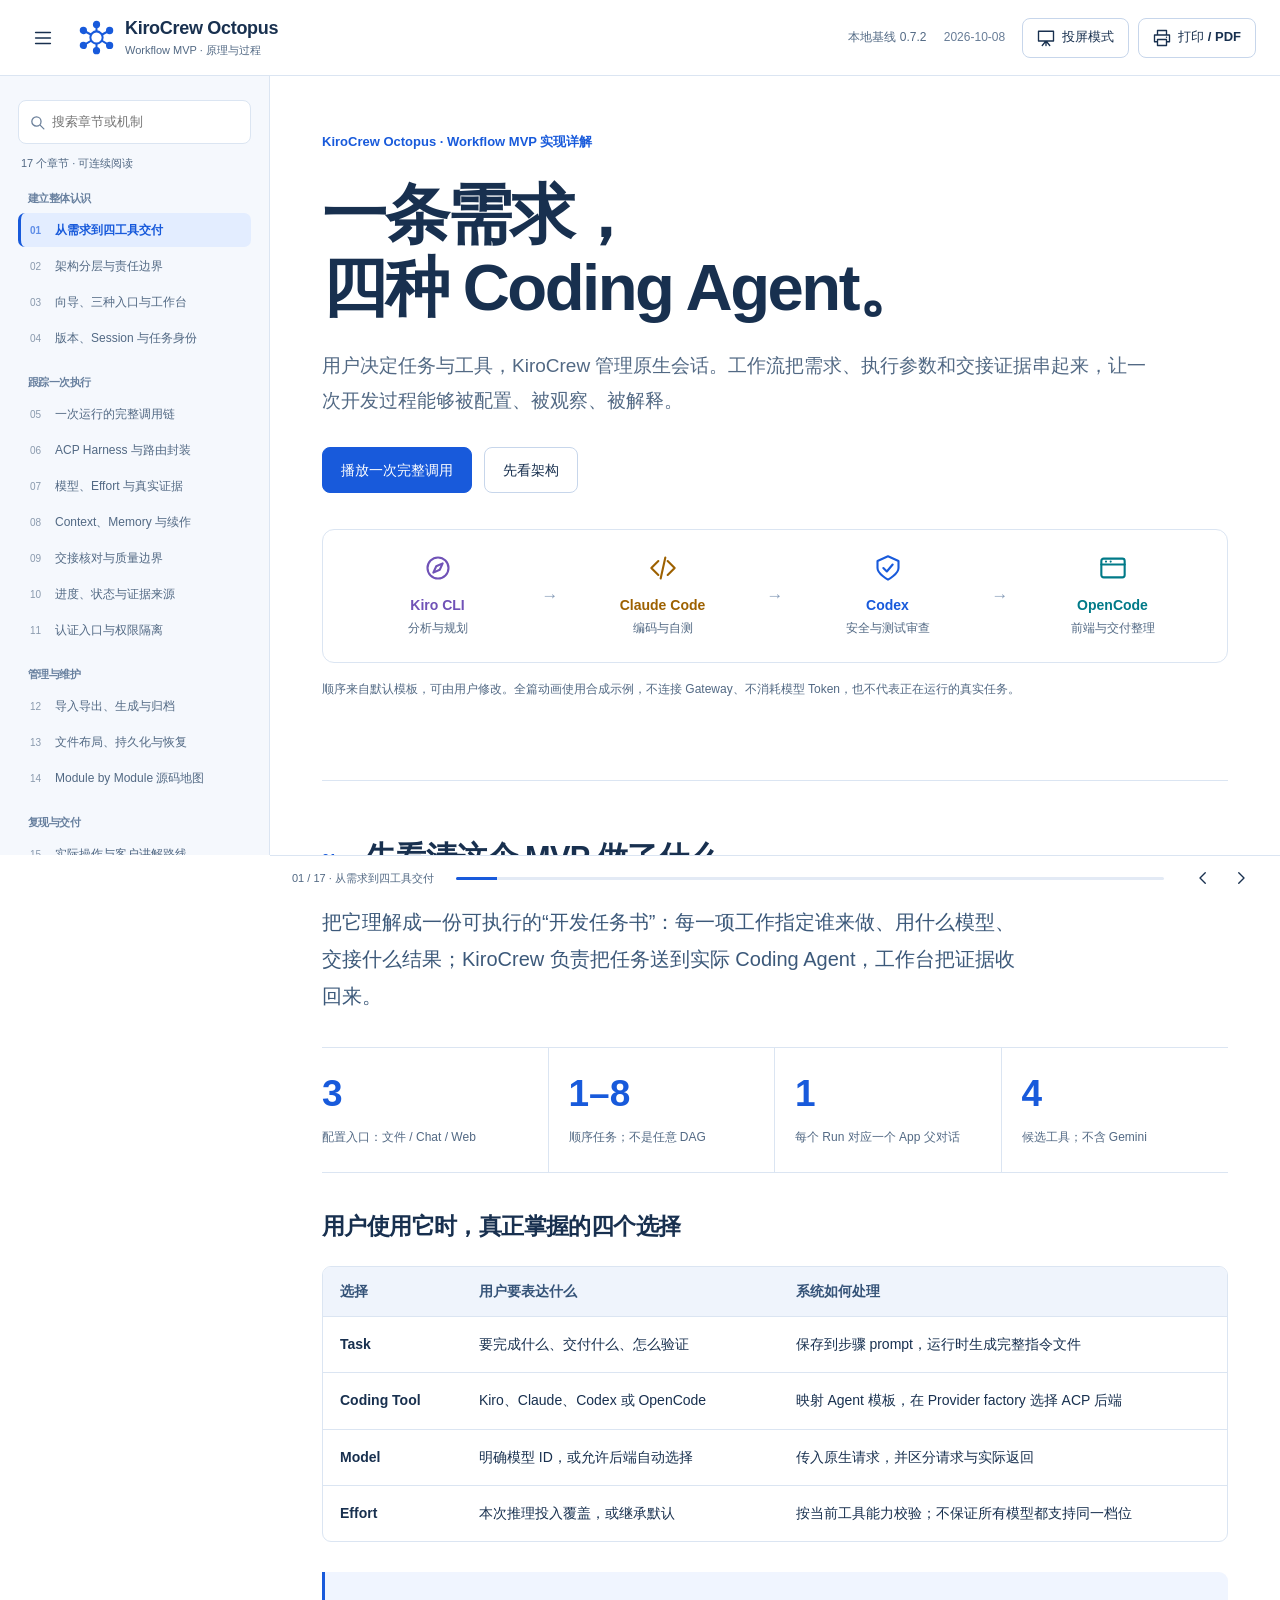
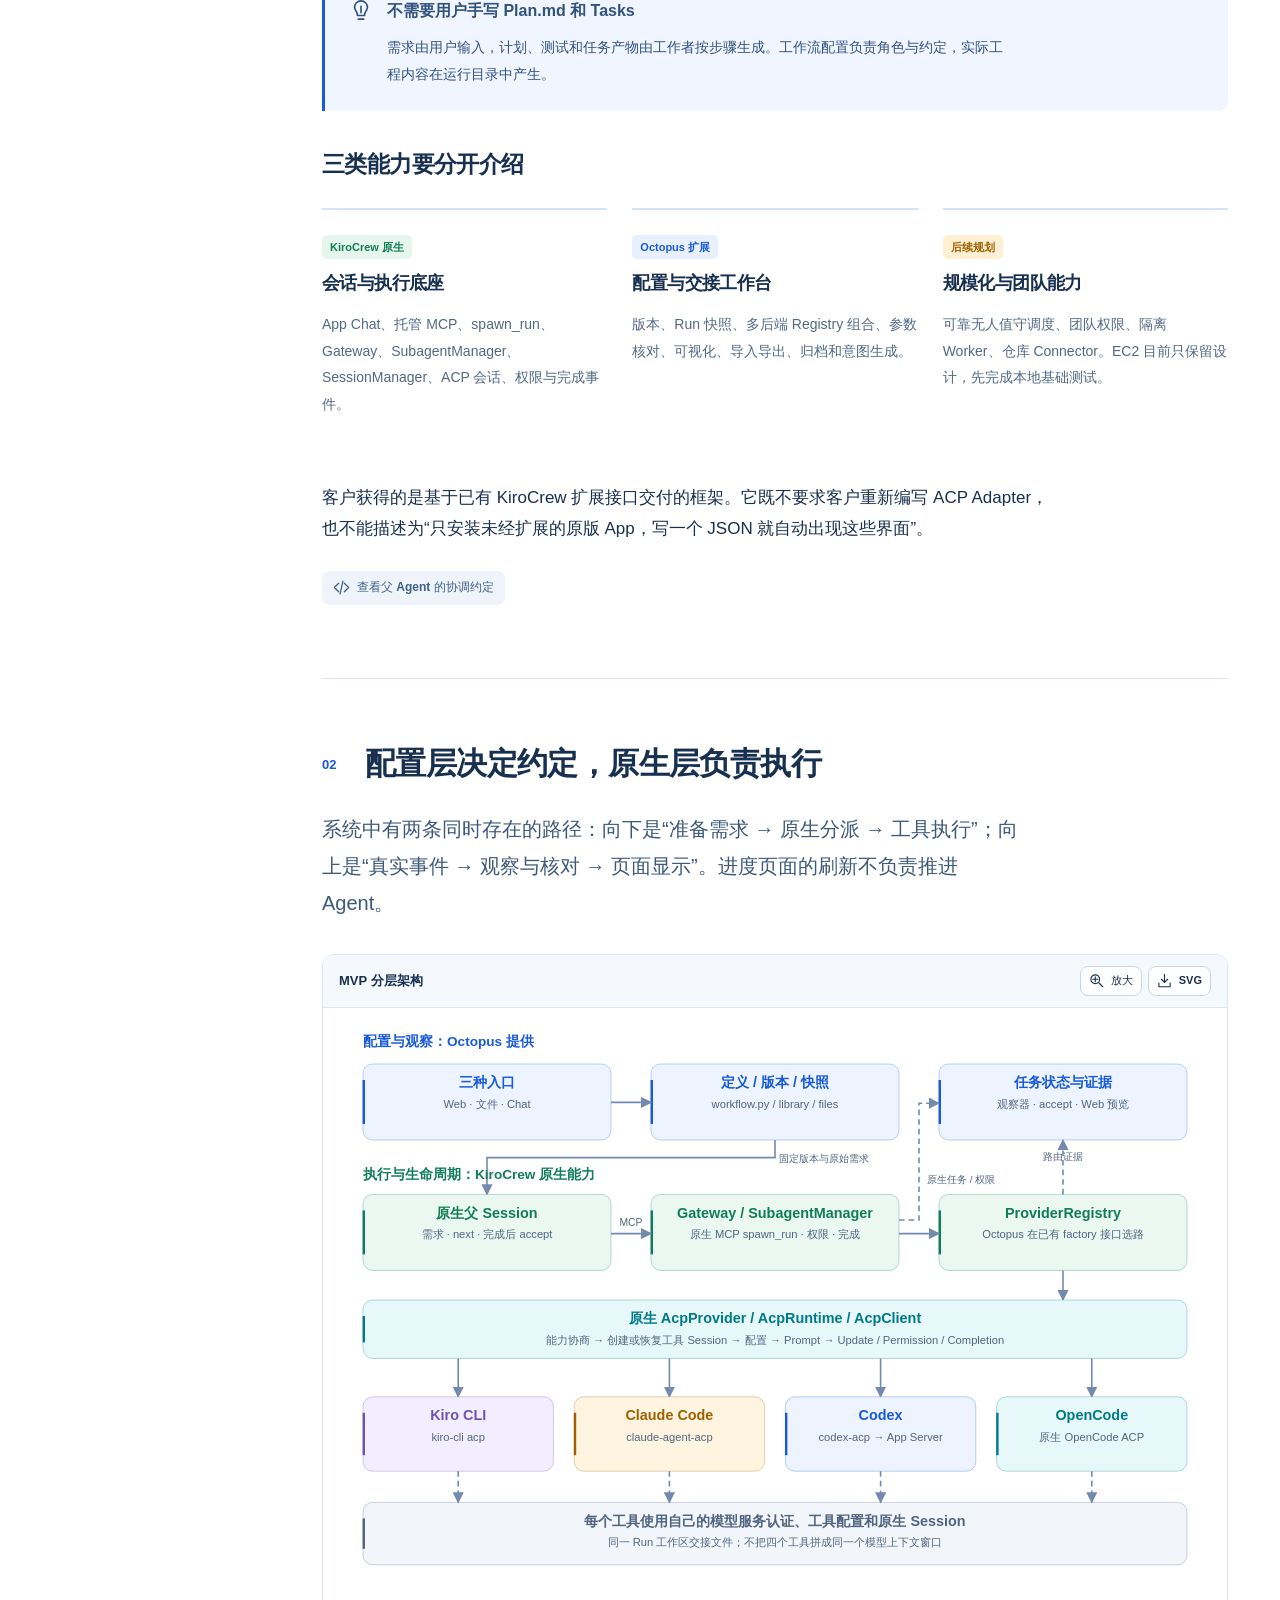
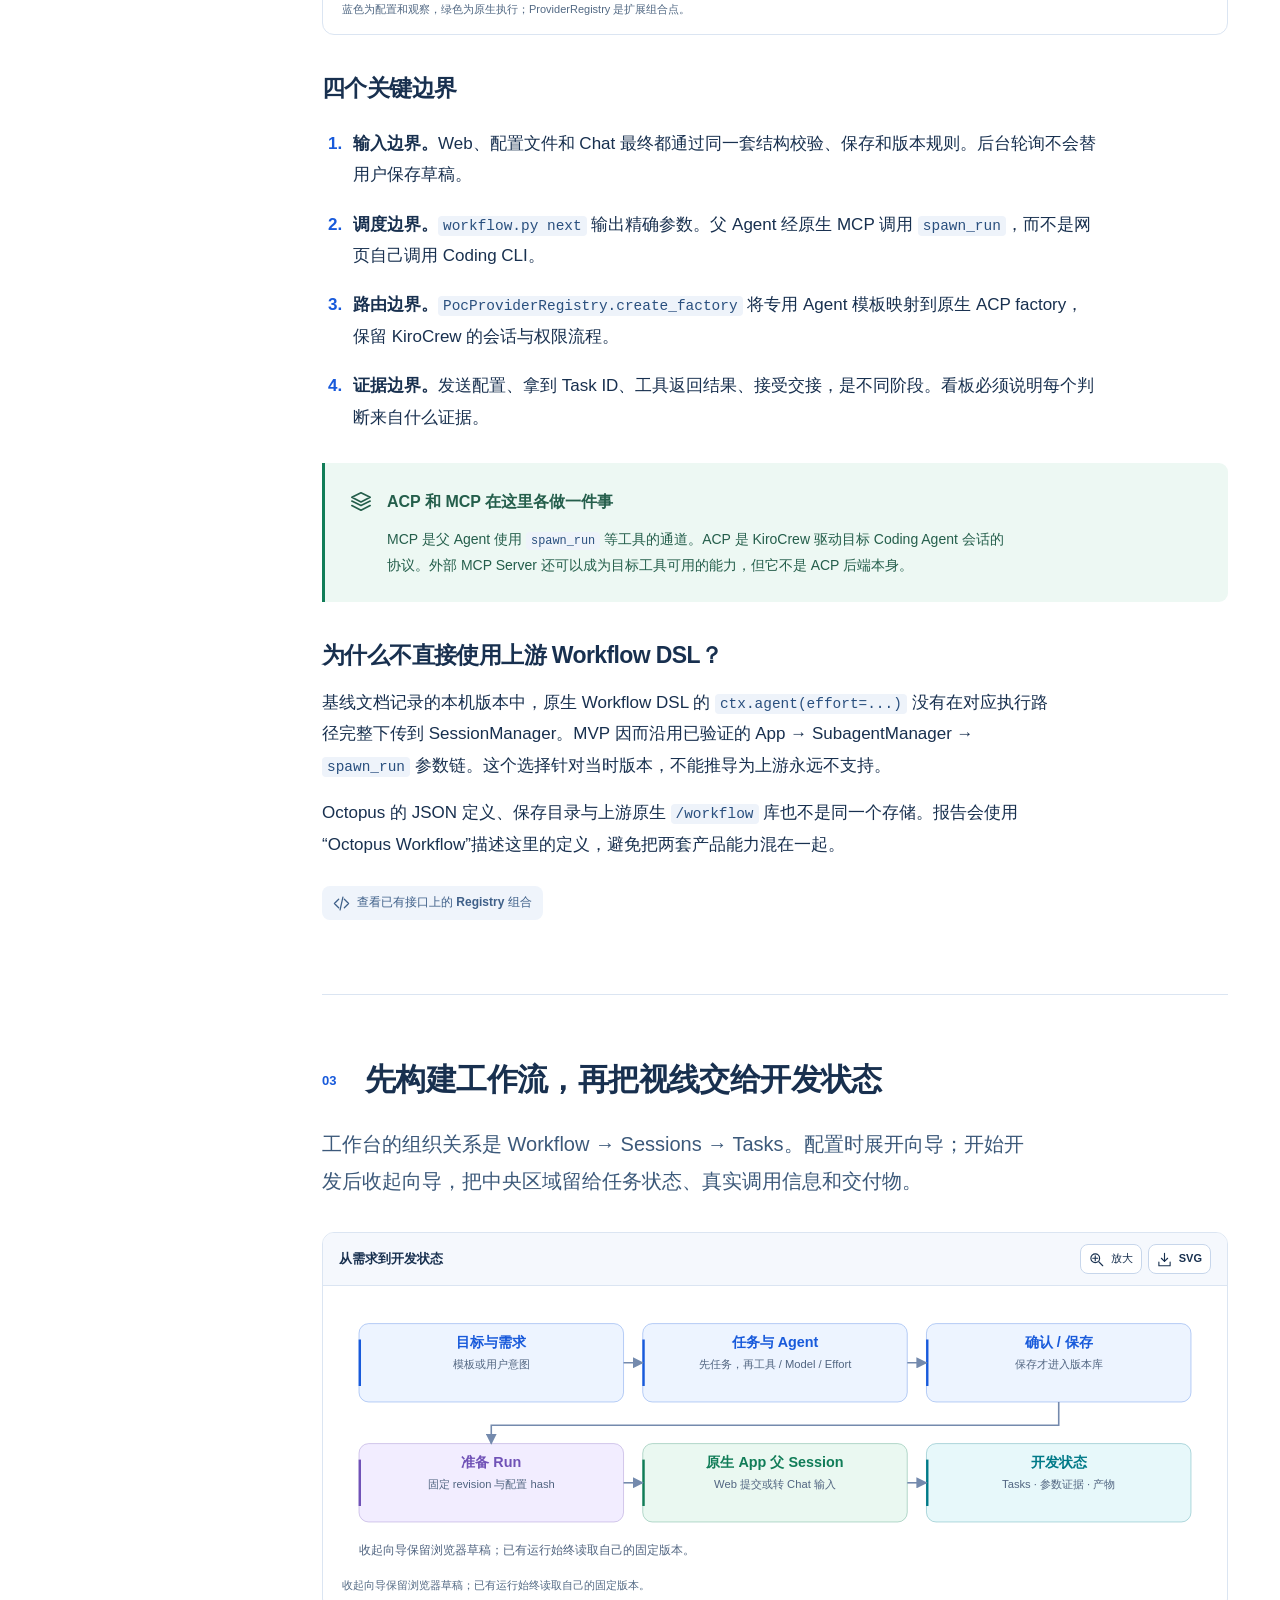
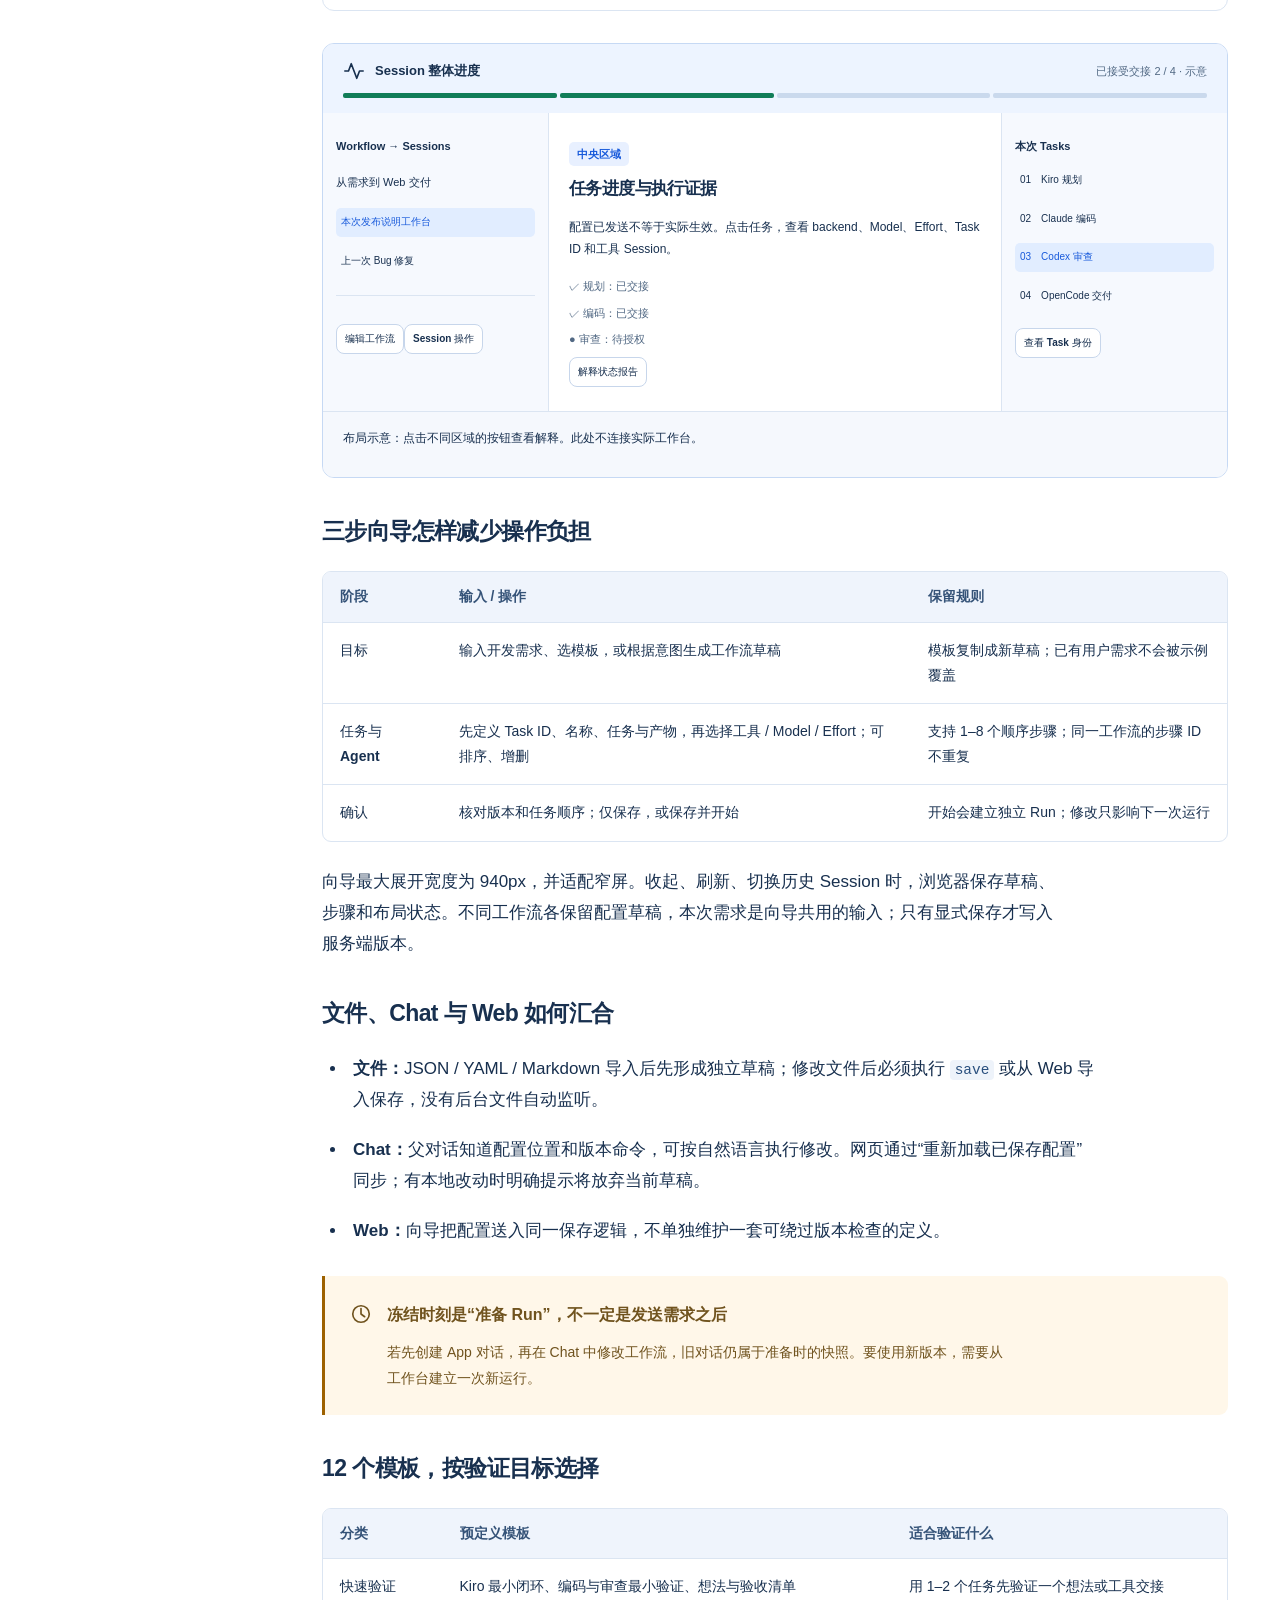
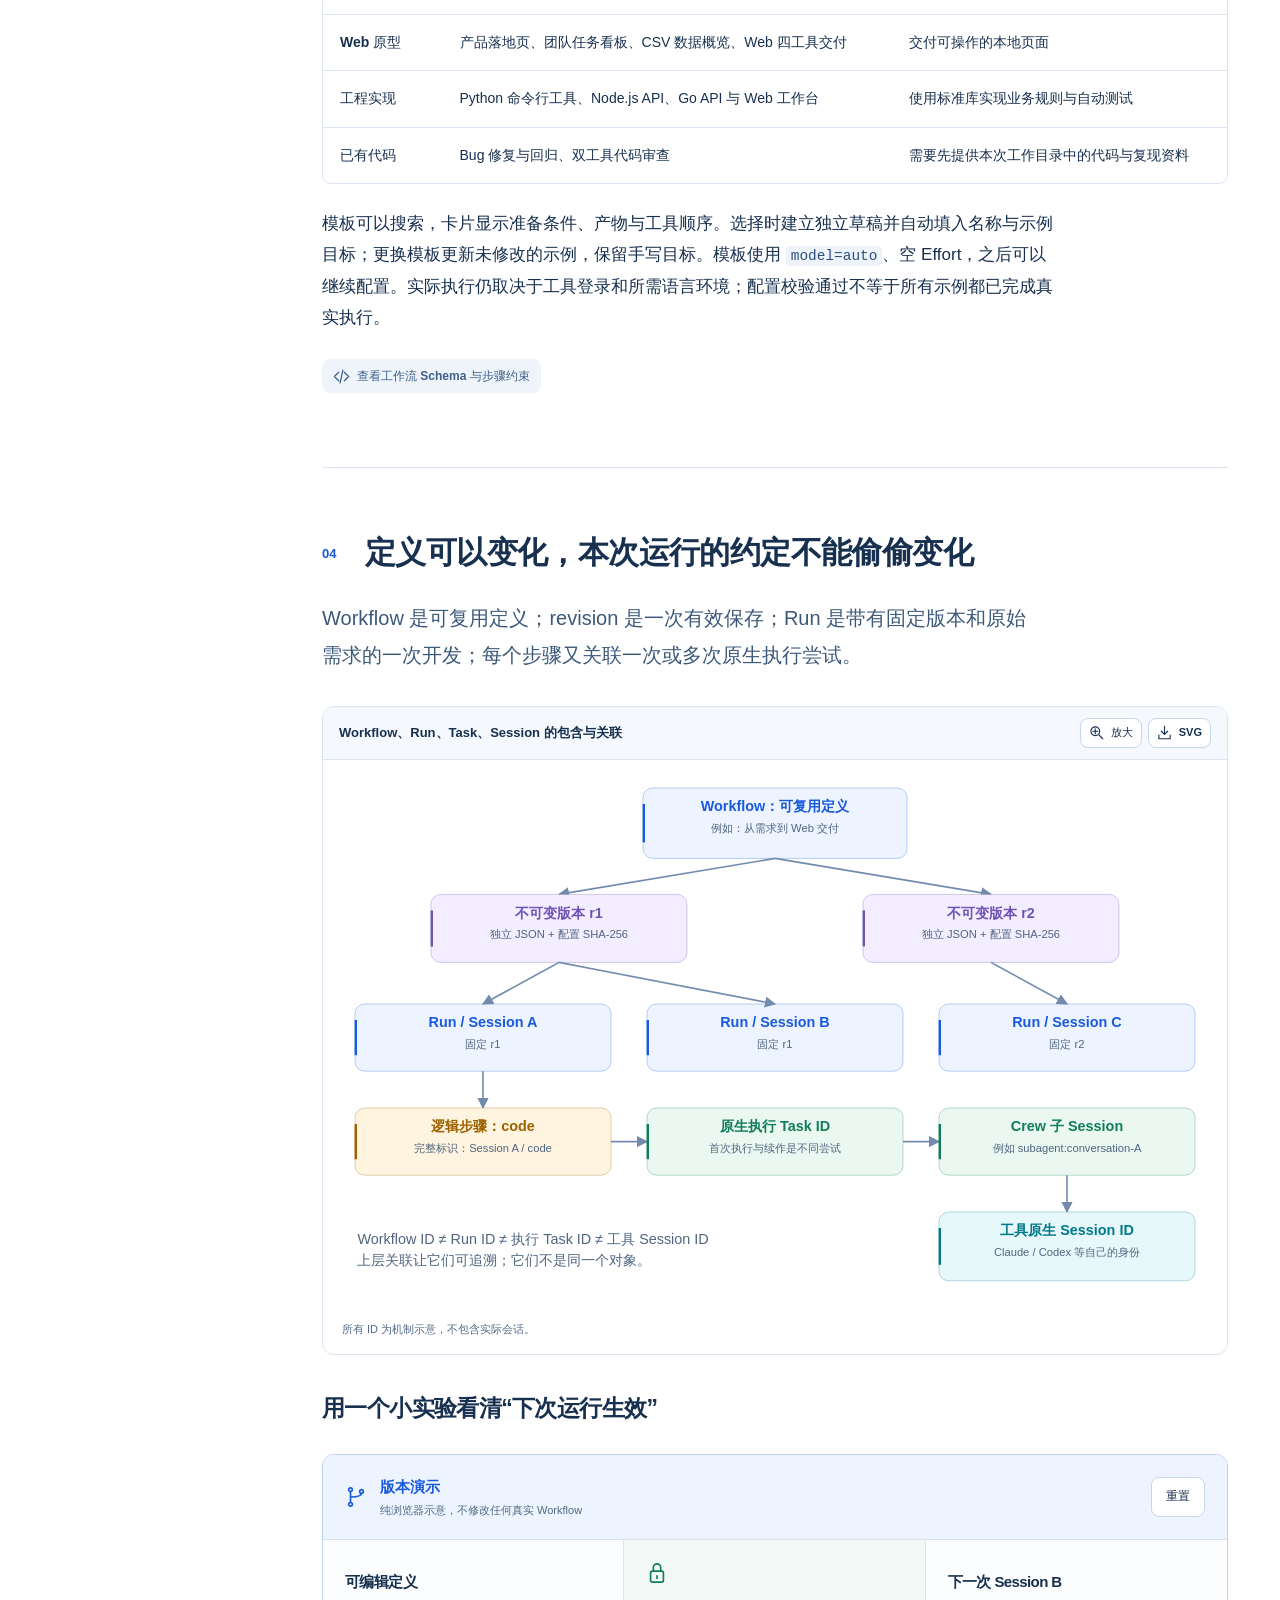
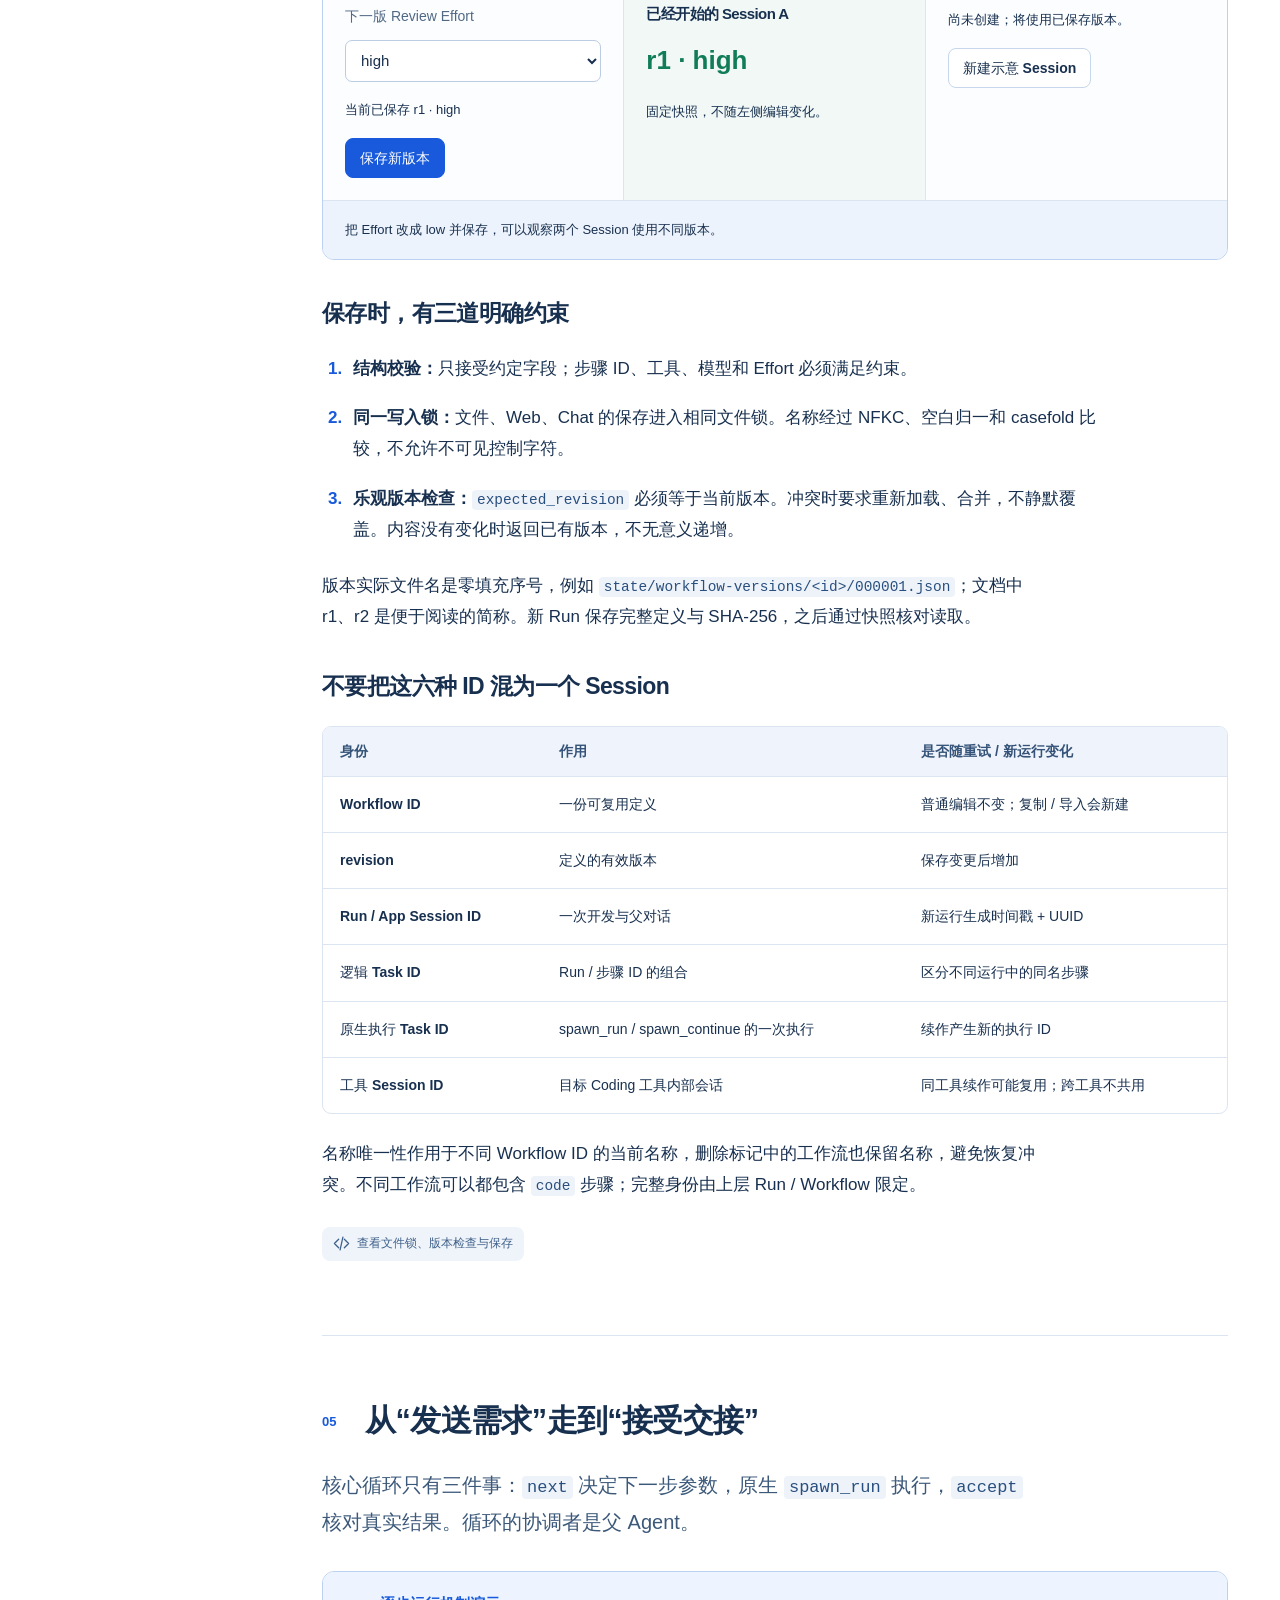
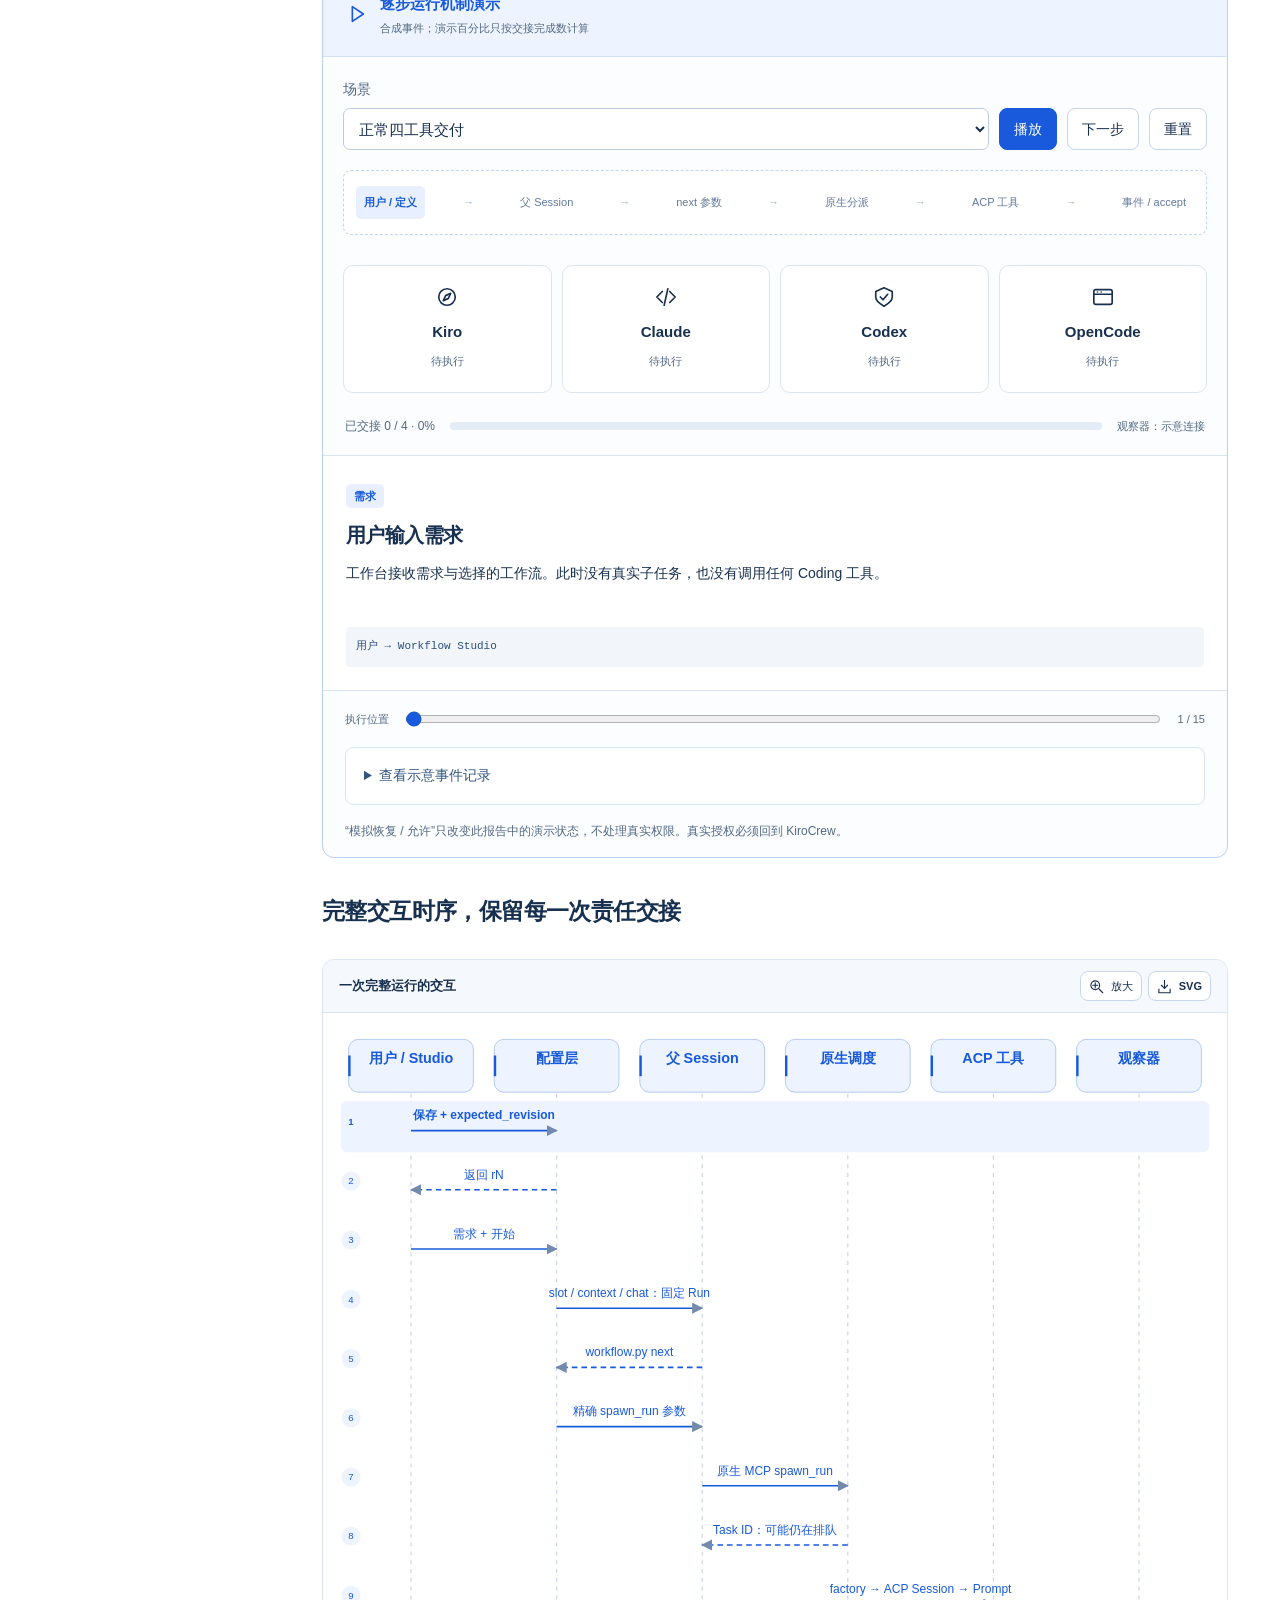
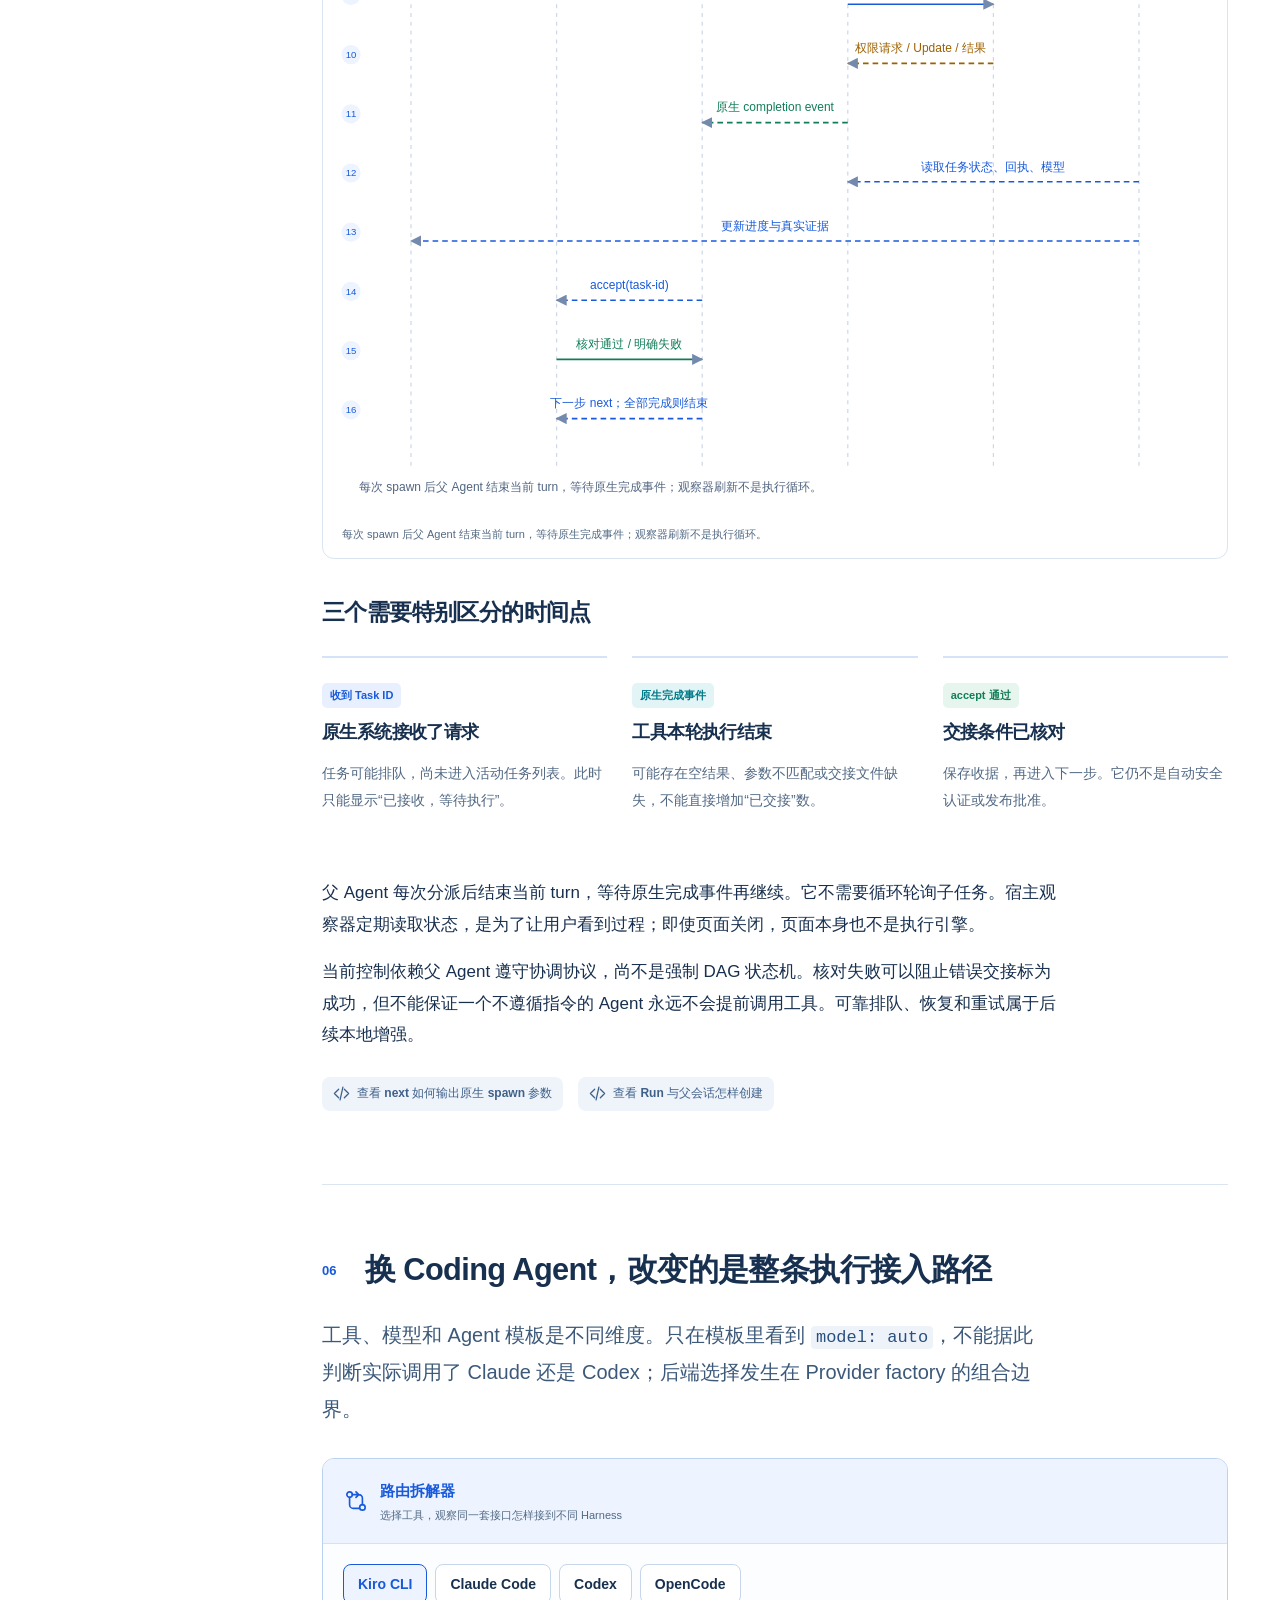
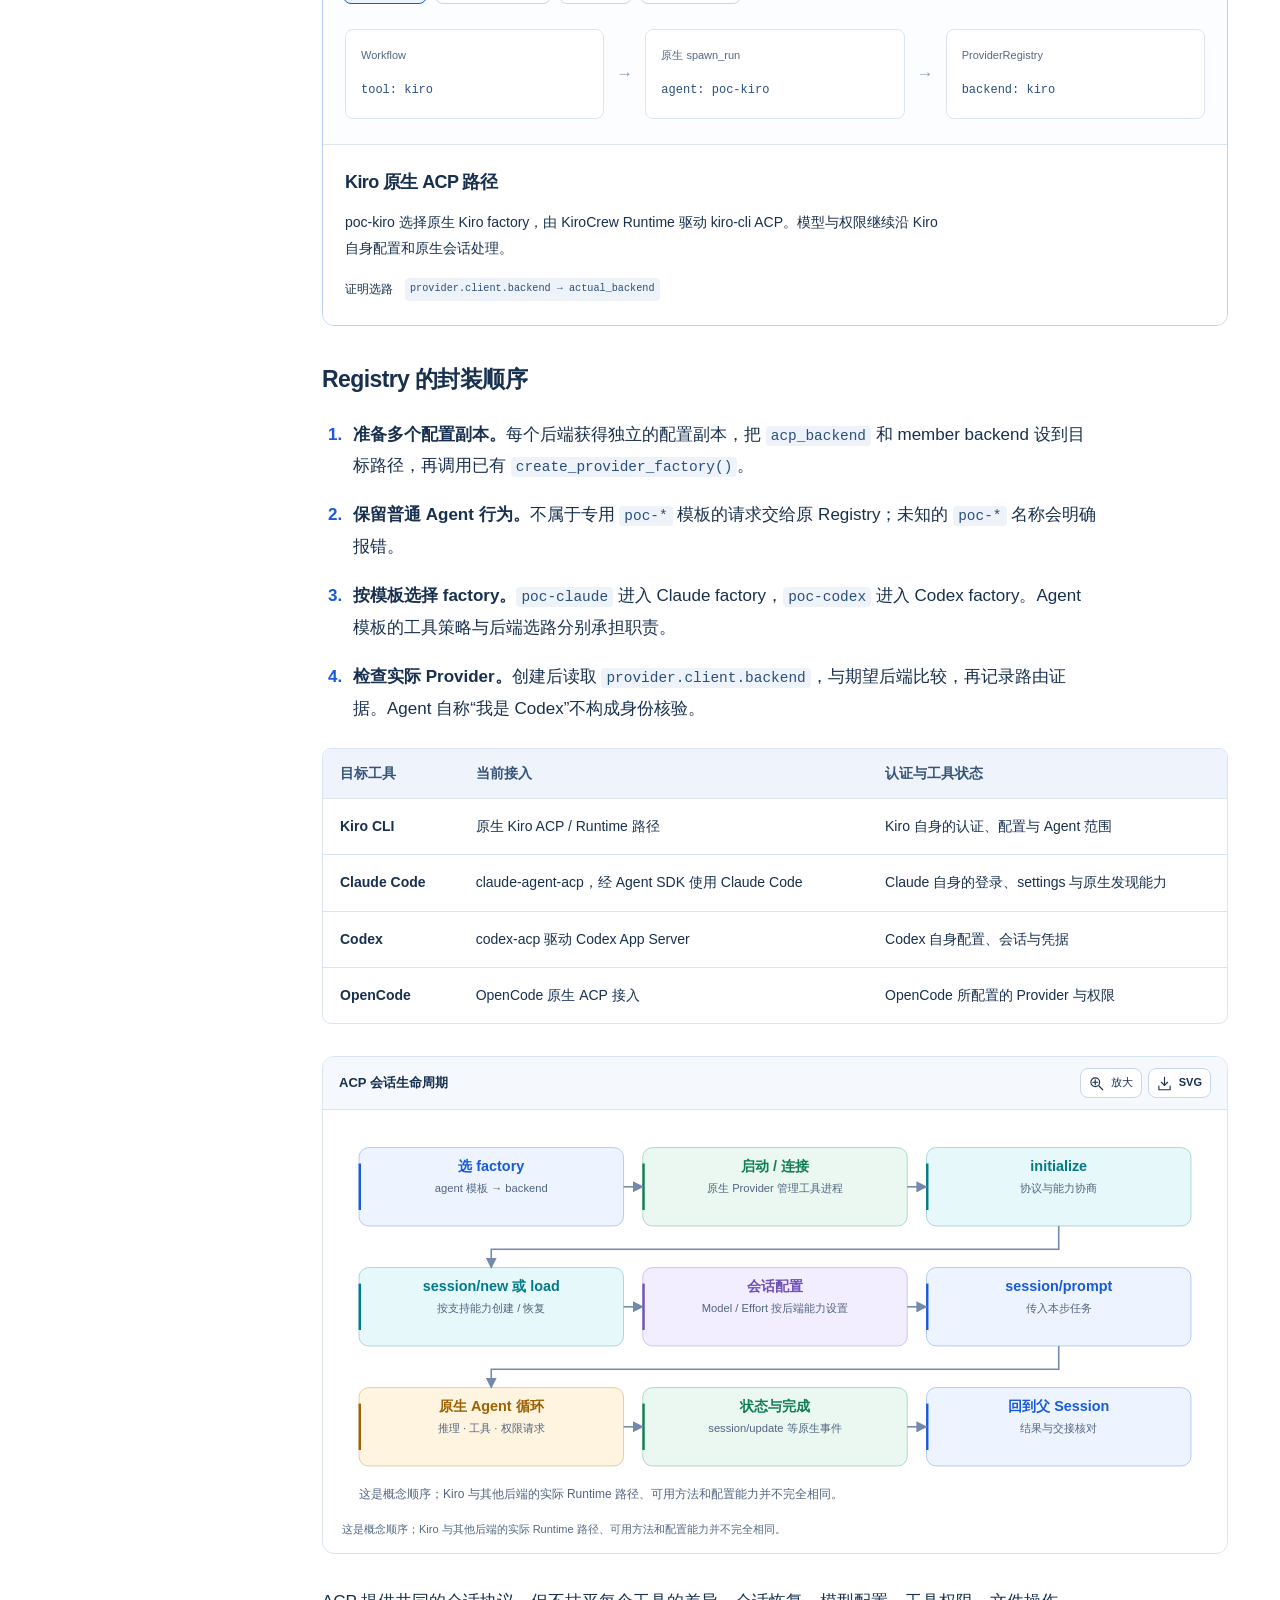
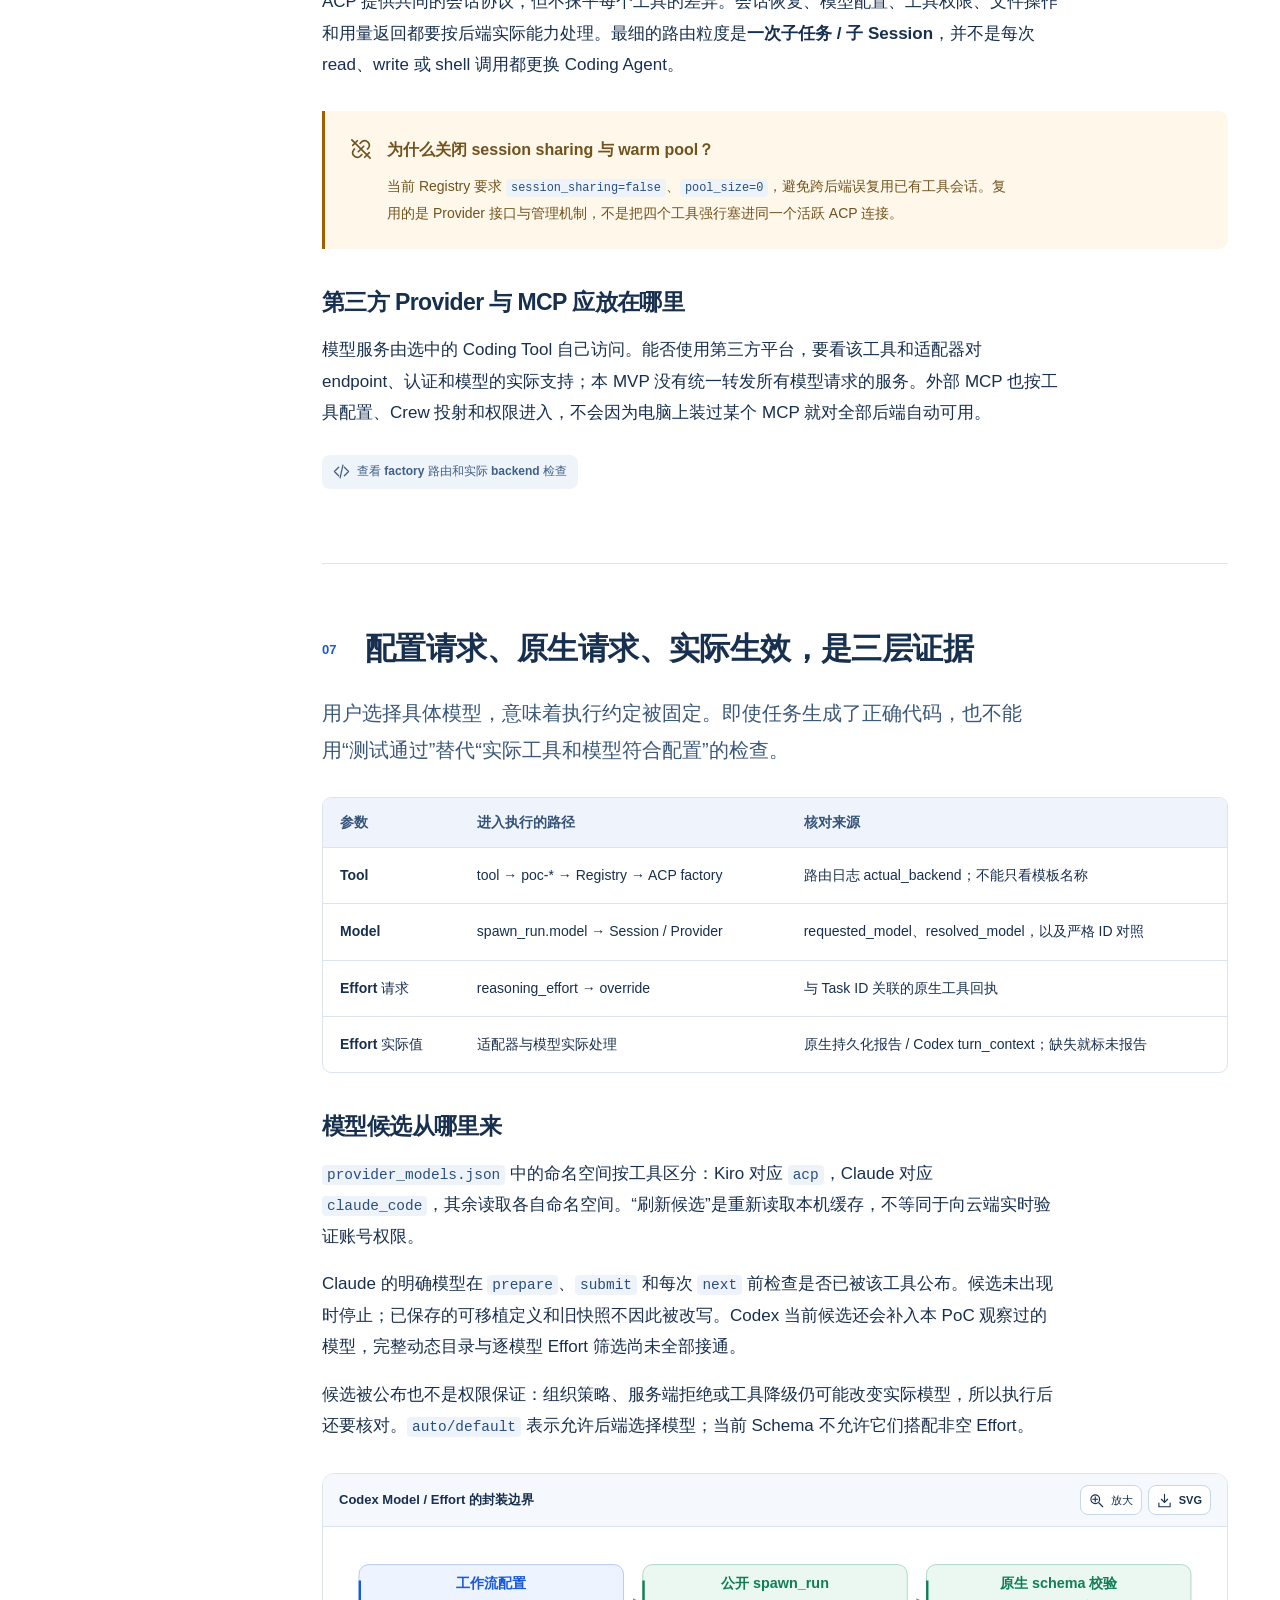
==== commit 200a2618: "add more features" ====
--- a/docs/workflow-mvp-report/index.html
+++ b/docs/workflow-mvp-report/index.html
@@ -137,9 +137,14 @@
     <li><strong>Web：</strong>向导把配置送入同一保存逻辑，不单独维护一套可绕过版本检查的定义。</li>
   </ul>
   <div class="callout amber"><svg class="icon"><use href="#i-clock"/></svg><div><strong>冻结时刻是“准备 Run”，不一定是发送需求之后</strong><p>若先创建 App 对话，再在 Chat 中修改工作流，旧对话仍属于准备时的快照。要使用新版本，需要从工作台建立一次新运行。</p></div></div>
-  <h3>四种实例模板</h3>
-  <div class="template-line"><span>Web 应用四工具交付</span><span>Bug 修复与回归</span><span>双工具代码审查</span><span>Go API 与 Web 工作台</span></div>
-  <p>模板使用 <code>model=auto</code>、空 Effort 作为可移植起点。实际模型仍由目标工具和账号决定，模板本身不保证目标环境已安装语言运行时或依赖。</p>
+  <h3>12 个模板，按验证目标选择</h3>
+  <div class="table-wrap"><table><thead><tr><th>分类</th><th>预定义模板</th><th>适合验证什么</th></tr></thead><tbody>
+    <tr><td>快速验证</td><td>Kiro 最小闭环、编码与审查最小验证、想法与验收清单</td><td>用 1–2 个任务先验证一个想法或工具交接</td></tr>
+    <tr><td>Web 原型</td><td>产品落地页、团队任务看板、CSV 数据概览、Web 四工具交付</td><td>交付可操作的本地页面</td></tr>
+    <tr><td>工程实现</td><td>Python 命令行工具、Node.js API、Go API 与 Web 工作台</td><td>使用标准库实现业务规则与自动测试</td></tr>
+    <tr><td>已有代码</td><td>Bug 修复与回归、双工具代码审查</td><td>需要先提供本次工作目录中的代码与复现资料</td></tr>
+  </tbody></table></div>
+  <p>模板可以搜索，卡片显示准备条件、产物与工具顺序。选择时建立独立草稿并自动填入名称与示例目标；更换模板更新未修改的示例，保留手写目标。模板使用 <code>model=auto</code>、空 Effort，之后可以继续配置。实际执行仍取决于工具登录和所需语言环境；配置校验通过不等于所有示例都已完成真实执行。</p>
   <button class="source-button" data-source="validate"><svg class="icon" aria-hidden="true"><use href="#i-code"/></svg>查看工作流 Schema 与步骤约束</button>
 </section>
 
@@ -382,6 +387,7 @@
   <figure class="diagram" data-diagram="generate"><div class="figure-toolbar"><strong>用户意图如何生成工作流草稿</strong><div><button data-zoom-diagram="generate" aria-label="放大：用户意图如何生成工作流草稿"><svg class="icon" aria-hidden="true"><use href="#i-zoom"/></svg>放大</button><button data-download-diagram="generate" aria-label="下载：用户意图如何生成工作流草稿"><svg class="icon" aria-hidden="true"><use href="#i-download"/></svg>SVG</button></div></div><div class="diagram-preview"><svg xmlns="http://www.w3.org/2000/svg" viewBox="0 0 1100 841" role="img" aria-label="用户意图如何生成工作流草稿" style="font-family:-apple-system,BlinkMacSystemFont,Segoe UI,PingFang SC,Microsoft YaHei,sans-serif"><title>用户意图如何生成工作流草稿</title><desc>生成对话只设计流程；保存之前是草稿；生成完成不会自动执行开发。</desc><defs><marker id="generate-1-arrow" viewBox="0 0 10 10" refX="9" refY="5" markerWidth="7" markerHeight="7" orient="auto-start-reverse"><path d="M 0 0 L 10 5 L 0 10 z" fill="#748aad"/></marker></defs><rect width="1100" height="841" fill="white"/><g><rect x="17.0" y="18" width="156" height="66" rx="12" fill="#edf4ff" stroke="#185adb" stroke-opacity=".36"/><path d="M18.0 38v26" stroke="#185adb" stroke-width="3"/><text x="95.0" y="47" text-anchor="middle" font-size="18" font-weight="650" fill="#185adb">用户 / Web</text></g><path d="M95.0 86V786" stroke="#cbd7e8" stroke-dasharray="5 6" stroke-width="1.5"/><g><rect x="320.3333333333333" y="18" width="156" height="66" rx="12" fill="#edf4ff" stroke="#185adb" stroke-opacity=".36"/><path d="M321.3333333333333 38v26" stroke="#185adb" stroke-width="3"/><text x="398.3333333333333" y="47" text-anchor="middle" font-size="18" font-weight="650" fill="#185adb">Library</text></g><path d="M398.3333333333333 86V786" stroke="#cbd7e8" stroke-dasharray="5 6" stroke-width="1.5"/><g><rect x="623.6666666666666" y="18" width="156" height="66" rx="12" fill="#edf4ff" stroke="#185adb" stroke-opacity=".36"/><path d="M624.6666666666666 38v26" stroke="#185adb" stroke-width="3"/><text x="701.6666666666666" y="47" text-anchor="middle" font-size="18" font-weight="650" fill="#185adb">KiroCrew Chat</text></g><path d="M701.6666666666666 86V786" stroke="#cbd7e8" stroke-dasharray="5 6" stroke-width="1.5"/><g><rect x="927.0" y="18" width="156" height="66" rx="12" fill="#edf4ff" stroke="#185adb" stroke-opacity=".36"/><path d="M928.0 38v26" stroke="#185adb" stroke-width="3"/><text x="1005.0" y="47" text-anchor="middle" font-size="18" font-weight="650" fill="#185adb">Kiro CLI</text></g><path d="M1005.0 86V786" stroke="#cbd7e8" stroke-dasharray="5 6" stroke-width="1.5"/><g data-event="0"><rect class="event-highlight" x="7" y="95" width="1086" height="64" rx="8" fill="#edf4ff" opacity="0"/><circle cx="20" cy="121" r="12" fill="#edf4ff"/><text x="20" y="125" text-anchor="middle" font-size="12" font-weight="500" fill="#185adb">1</text><path d="M95.0 132L398.3333333333333 132" fill="none" stroke="#185adb" stroke-width="2" marker-end="url(#generate-1-arrow)"/><text x="246.66666666666666" y="118" text-anchor="middle" font-size="15" font-weight="500" fill="#185adb">意图 + 唯一 request_id</text></g><g data-event="1"><rect class="event-highlight" x="7" y="169" width="1086" height="64" rx="8" fill="#edf4ff" opacity="0"/><circle cx="20" cy="195" r="12" fill="#edf4ff"/><text x="20" y="199" text-anchor="middle" font-size="12" font-weight="500" fill="#185adb">2</text><path d="M398.3333333333333 206L701.6666666666666 206" fill="none" stroke="#185adb" stroke-width="2" marker-end="url(#generate-1-arrow)"/><text x="550.0" y="192" text-anchor="middle" font-size="15" font-weight="500" fill="#185adb">创建独立生成 slot</text></g><g data-event="2"><rect class="event-highlight" x="7" y="243" width="1086" height="64" rx="8" fill="#edf4ff" opacity="0"/><circle cx="20" cy="269" r="12" fill="#edf4ff"/><text x="20" y="273" text-anchor="middle" font-size="12" font-weight="500" fill="#185adb">3</text><path d="M398.3333333333333 280L701.6666666666666 280" fill="none" stroke="#185adb" stroke-width="2" marker-end="url(#generate-1-arrow)"/><text x="550.0" y="266" text-anchor="middle" font-size="15" font-weight="500" fill="#185adb">发送纯文本设计请求</text></g><g data-event="3"><rect class="event-highlight" x="7" y="317" width="1086" height="64" rx="8" fill="#edf4ff" opacity="0"/><circle cx="20" cy="343" r="12" fill="#edf4ff"/><text x="20" y="347" text-anchor="middle" font-size="12" font-weight="500" fill="#185adb">4</text><path d="M701.6666666666666 354L1005.0 354" fill="none" stroke="#185adb" stroke-width="2" marker-end="url(#generate-1-arrow)"/><text x="853.3333333333333" y="340" text-anchor="middle" font-size="15" font-weight="500" fill="#185adb">poc-kiro：输出工作流 JSON</text></g><g data-event="4"><rect class="event-highlight" x="7" y="391" width="1086" height="64" rx="8" fill="#edf4ff" opacity="0"/><circle cx="20" cy="417" r="12" fill="#edf4ff"/><text x="20" y="421" text-anchor="middle" font-size="12" font-weight="500" fill="#185adb">5</text><path d="M1005.0 428L701.6666666666666 428" fill="none" stroke="#117d58" stroke-width="2" stroke-dasharray="7 5" marker-end="url(#generate-1-arrow)"/><text x="853.3333333333333" y="414" text-anchor="middle" font-size="15" font-weight="500" fill="#117d58">结构化文本回复</text></g><g data-event="5"><rect class="event-highlight" x="7" y="465" width="1086" height="64" rx="8" fill="#edf4ff" opacity="0"/><circle cx="20" cy="491" r="12" fill="#edf4ff"/><text x="20" y="495" text-anchor="middle" font-size="12" font-weight="500" fill="#185adb">6</text><path d="M398.3333333333333 502L701.6666666666666 502" fill="none" stroke="#185adb" stroke-width="2" marker-end="url(#generate-1-arrow)"/><text x="550.0" y="488" text-anchor="middle" font-size="15" font-weight="500" fill="#185adb">读取完成后的原生回复</text></g><g data-event="6"><rect class="event-highlight" x="7" y="539" width="1086" height="64" rx="8" fill="#edf4ff" opacity="0"/><circle cx="20" cy="565" r="12" fill="#edf4ff"/><text x="20" y="569" text-anchor="middle" font-size="12" font-weight="500" fill="#185adb">7</text><path d="M398.3333333333333 554h48v30h-48" fill="none" stroke="#185adb" stroke-width="2" marker-end="url(#generate-1-arrow)"/><text x="457.3333333333333" y="570" text-anchor="start" font-size="14" font-weight="500" fill="#185adb">parse_document + validate</text></g><g data-event="7"><rect class="event-highlight" x="7" y="613" width="1086" height="64" rx="8" fill="#edf4ff" opacity="0"/><circle cx="20" cy="639" r="12" fill="#edf4ff"/><text x="20" y="643" text-anchor="middle" font-size="12" font-weight="500" fill="#185adb">8</text><path d="M398.3333333333333 650L95.0 650" fill="none" stroke="#185adb" stroke-width="2" stroke-dasharray="7 5" marker-end="url(#generate-1-arrow)"/><text x="246.66666666666666" y="636" text-anchor="middle" font-size="15" font-weight="500" fill="#185adb">可编辑草稿；非法输出显示原因</text></g><g data-event="8"><rect class="event-highlight" x="7" y="687" width="1086" height="64" rx="8" fill="#edf4ff" opacity="0"/><circle cx="20" cy="713" r="12" fill="#edf4ff"/><text x="20" y="717" text-anchor="middle" font-size="12" font-weight="500" fill="#185adb">9</text><path d="M95.0 724L398.3333333333333 724" fill="none" stroke="#117d58" stroke-width="2" marker-end="url(#generate-1-arrow)"/><text x="246.66666666666666" y="710" text-anchor="middle" font-size="15" font-weight="500" fill="#117d58">用户采用并显式保存</text></g><text x="30" y="814" text-anchor="start" font-size="15" font-weight="500" fill="#516581">生成对话只设计流程；保存之前是草稿；生成完成不会自动执行开发。</text></svg></div><figcaption>生成对话只设计流程；保存之前是草稿；生成完成不会自动执行开发。</figcaption></figure>
   <p>生成入口有独立 request_id 与独立 Chat slot；同一请求 ID 对应不同意图时拒绝。后台向现有 <code>poc-kiro</code> 发送纯文本设计任务，请它返回一个完整 JSON 代码块，不读取项目、不执行开发、不派生子任务。</p>
   <p>工作台读取原生回复，经过解析、结构与参数校验后，提供“采用草稿”。无效回复显示真实错误，不悄悄替换成固定模板。生成需要权限时，用户进入原生生成对话处理。生成结果在采用、编辑和显式保存之前，不进入开发运行。</p>
+  <p>采用后回到目标页：项目 / 工作流名称使用生成的 <code>config.name</code> 并处理重名，本次开发目标使用该生成请求提交的完整意图。等待期间改写输入框不会替换已提交意图。用户采用后可以继续编辑，轮询与旧 Session 的刷新不会覆盖新草稿；最终确认后才通过已有开始接口发送目标。</p>
   <h3>Session 管理保留历史</h3>
   <div class="table-wrap"><table><thead><tr><th>操作</th><th>当前实现</th><th>不会自动发生的动作</th></tr></thead><tbody>
     <tr><td>单个 / 批量导出</td><td>选择 1–20 个 Session，校验后打包原生 Layer A 与运行证据</td><td>不会主动请求工具私有 Layer B</td></tr>
@@ -515,7 +521,8 @@
   <div class="chapter-heading"><span class="chapter-no">17</span><h2>每个关键解释都能回到文档和源码</h2></div>
   <p class="lead">正文按学习顺序重新组织，原文另行完整保留。附录中的 Mermaid 也转换成了离线 SVG，避免只留下不能渲染的代码块。</p>
   <div class="source-actions"><button id="download-markdown"><svg class="icon"><use href="#i-download"/></svg>下载原始 WORKFLOW-MVP.md</button><button id="expand-appendix"><svg class="icon"><use href="#i-book"/></svg>展开 / 收起原文</button></div>
-  <details id="original-appendix"><summary>完整原文附录：WORKFLOW-MVP.md</summary><div class="original-document"><h2>工作流界面与管理改进 · 2026-10-08</h2>
+  <details id="original-appendix"><summary>完整原文附录：WORKFLOW-MVP.md</summary><div class="original-document"><h2>工作流界面与管理改进 · 更新至 2026-10-09</h2>
+<p>10 月 9 日更新：采用生成草稿会自动填入项目 / 工作流名称与本次开发目标， 返回目标页供确认；刷新保留当前草稿。预定义模板扩充至 12 个，提供分类、 搜索、准备条件与预期产物。操作步骤见 <button class="text-link" data-doc="docs/OPERATIONS.md">操作指南</button>。</p>
 <p>详细交互报告：<span title="docs/workflow-mvp-report/index.html">Workflow MVP HTML 原理详解</span>。 包含 17 个章节、架构与时序 SVG、执行场景动画、版本 / 参数演示、源码快照和完整原文附录； 可离线阅读，动画仅用于说明机制。</p>
 <p>公开基线见 <button class="text-link" data-doc="docs/BASELINE.md">模块与调用链</button>，包含独立架构、时序、Session/Context 图。 客户案例原始报告和运行记录保留在原本机 PoC，不随公开仓库分发。 本文描述现有 macOS 基线；EC2 与团队平台演进见 <button class="text-link" data-doc="PLAN.md">迭代计划</button>。</p>
 <p>日常使用见 <button class="text-link" data-doc="docs/OPERATIONS.md">操作指南</button>。新增紧凑 Task 列表、按需 Session 管理、动态状态报告、左右栏拖拽与工作流重名校验。 本版保留现有文件持久化，没有迁移 SQLite 或重写历史 Sessions。</p>
@@ -651,7 +658,7 @@
 /Applications/KiroCrew.app/Contents/Resources/backend-dist/kirocrew-backend-arm64/bin/python3.12 -m unittest test_routing -q
 node --check ui/workflow.js</code></pre></div></details>
   <h3>构建来源</h3>
-  <div id="source-manifest"><div class="table-wrap"><table><thead><tr><th>构建输入</th><th>SHA-256（前 16 位）</th></tr></thead><tbody><tr><td><button class="text-link" data-doc="WORKFLOW-MVP.md">WORKFLOW-MVP.md</button></td><td><code>529e1b8de9144f21</code></td></tr><tr><td><button class="text-link" data-doc="docs/DEVELOPMENT-HANDBOOK.md">docs/DEVELOPMENT-HANDBOOK.md</button></td><td><code>1e0eb24973bc59ab</code></td></tr><tr><td><button class="text-link" data-doc="docs/OPERATIONS.md">docs/OPERATIONS.md</button></td><td><code>b6d6d34ec74179ce</code></td></tr><tr><td><button class="text-link" data-doc="docs/BASELINE.md">docs/BASELINE.md</button></td><td><code>7b0159b9020c0687</code></td></tr><tr><td><button class="text-link" data-doc="docs/FEATURES-AND-DECISIONS.md">docs/FEATURES-AND-DECISIONS.md</button></td><td><code>7fba902006920825</code></td></tr><tr><td><button class="text-link" data-doc="docs/RELEASE-NOTES.md">docs/RELEASE-NOTES.md</button></td><td><code>8c990327fbe315c3</code></td></tr><tr><td><button class="text-link" data-doc="docs/PUBLICATION-VERIFICATION.md">docs/PUBLICATION-VERIFICATION.md</button></td><td><code>28a0e7546bd5f856</code></td></tr><tr><td><button class="text-link" data-doc="PLAN.md">PLAN.md</button></td><td><code>767106a6e1d2ff10</code></td></tr><tr><td><button class="text-link" data-doc="PIPELINE.md">PIPELINE.md</button></td><td><code>f6fa2b1f7960c3a1</code></td></tr><tr><td><button class="text-link" data-doc="README.md">README.md</button></td><td><code>e527ef5870c234d8</code></td></tr><tr><td>workflow.py</td><td><code>0bbf8749051eb497</code></td></tr><tr><td>poc.py</td><td><code>4b91c6a78502386b</code></td></tr><tr><td>api.py</td><td><code>e3b72e8ada67a70f</code></td></tr><tr><td>workflow_files.py</td><td><code>10f995cfc697c05e</code></td></tr><tr><td>workflow_library.py</td><td><code>0c1bc7ffb5b52f84</code></td></tr><tr><td>reload_gateway.py</td><td><code>5363081cc14d3a6c</code></td></tr></tbody></table></div></div>
+  <div id="source-manifest"><div class="table-wrap"><table><thead><tr><th>构建输入</th><th>SHA-256（前 16 位）</th></tr></thead><tbody><tr><td><button class="text-link" data-doc="WORKFLOW-MVP.md">WORKFLOW-MVP.md</button></td><td><code>5c278afb80e0a214</code></td></tr><tr><td><button class="text-link" data-doc="docs/DEVELOPMENT-HANDBOOK.md">docs/DEVELOPMENT-HANDBOOK.md</button></td><td><code>1e0eb24973bc59ab</code></td></tr><tr><td><button class="text-link" data-doc="docs/OPERATIONS.md">docs/OPERATIONS.md</button></td><td><code>9f140a3bc1831629</code></td></tr><tr><td><button class="text-link" data-doc="docs/BASELINE.md">docs/BASELINE.md</button></td><td><code>7b0159b9020c0687</code></td></tr><tr><td><button class="text-link" data-doc="docs/FEATURES-AND-DECISIONS.md">docs/FEATURES-AND-DECISIONS.md</button></td><td><code>e6be59563d94adf6</code></td></tr><tr><td><button class="text-link" data-doc="docs/RELEASE-NOTES.md">docs/RELEASE-NOTES.md</button></td><td><code>c91e1d46d2fe2c41</code></td></tr><tr><td><button class="text-link" data-doc="docs/PUBLICATION-VERIFICATION.md">docs/PUBLICATION-VERIFICATION.md</button></td><td><code>28a0e7546bd5f856</code></td></tr><tr><td><button class="text-link" data-doc="PLAN.md">PLAN.md</button></td><td><code>767106a6e1d2ff10</code></td></tr><tr><td><button class="text-link" data-doc="PIPELINE.md">PIPELINE.md</button></td><td><code>f6fa2b1f7960c3a1</code></td></tr><tr><td><button class="text-link" data-doc="README.md">README.md</button></td><td><code>e527ef5870c234d8</code></td></tr><tr><td>workflow.py</td><td><code>0bbf8749051eb497</code></td></tr><tr><td>poc.py</td><td><code>4b91c6a78502386b</code></td></tr><tr><td>api.py</td><td><code>e3b72e8ada67a70f</code></td></tr><tr><td>workflow_files.py</td><td><code>10f995cfc697c05e</code></td></tr><tr><td>workflow_library.py</td><td><code>0c1bc7ffb5b52f84</code></td></tr><tr><td>reload_gateway.py</td><td><code>5363081cc14d3a6c</code></td></tr></tbody></table></div></div>
   <p>源码按钮打开的是构建时的函数快照，保留原文件行号。工作区继续迭代后，重新构建才能让快照和报告同步。示例中的 Task / Session 身份均为合成标识，本文件未读取或打包真实 Sessions、Memory、凭据和运行日志。</p>
   <h3>阅读与演示功能</h3>
   <ul class="plain-list"><li>目录支持章节关键词搜索；按 <kbd>/</kbd> 聚焦搜索。</li><li>投屏模式只显示当前章节，用左右方向键切换；正常阅读模式保留连续全文。</li><li>图表可以放大、缩放、单独下载 SVG；代码可以复制，源码弹窗显示真实行号。</li><li>遵循系统“减少动态效果”；页面上的动画只在用户播放时推进，离开可见区域或切换标签会暂停。</li><li>支持打印 / 保存 PDF，打印时自动展开正文和原文附录；图表以静态状态呈现。</li></ul>
@@ -663,7 +670,7 @@
   <dialog id="source-dialog" aria-labelledby="source-title"><div class="dialog-toolbar"><h3 id="source-title">源码</h3><button id="source-copy">复制内容</button><button data-close-dialog aria-label="关闭源码"><svg class="icon"><use href="#i-close"/></svg></button></div><p id="source-provenance"></p><pre id="source-content"></pre></dialog>
   <div class="toast" id="toast" role="status" hidden></div>
   <noscript><p class="noscript">脚本已关闭：正文和图表仍可阅读，动画、搜索和源码弹窗需要启用 JavaScript。</p></noscript>
-  <script type="application/json" id="report-data">{"sources":{"control_prompt":{"file":"workflow.py","symbol":"control_prompt","line":241,"sha256":"0bbf8749051eb497e384b3df7f7bd72821b72d54c3c30f82ead1c85ec7f0b761","code":"def control_prompt(manifest):\n    command = f\"python3 {shlex.quote(str(ROOT / 'workflow.py'))}\"\n    run = manifest[\"run\"]\n    qrun = shlex.quote(run)\n    workflow = manifest[\"workflow\"]\n    return f\"\"\"本条 KiroCrew App 对话使用用户可配置的 Workflow MVP。\n配置源 {DEFINITIONS / (workflow['id'] + '.json')}；本次固定 r{workflow['revision']}。\n运行快照 {run}/workflow-run.json；所有子任务 cwd={run}/workspace。\n这里的配置优先决定工具和任务顺序，不要套用默认的固定四步骤。\n你只协调，使用 KiroCrew 原生 spawn_run；不要自行启动 Coding CLI 或访问 owner token。\n需求入口：\n如果用户给出开发需求且 input.json 不存在，将原始需求写入 {run}/user-input.txt，\n执行 {command} capture {qrun} --input-file {shlex.quote(run + '/user-input.txt')}。\n如果已经存在 input.json，继续执行已冻结需求。\n执行协议：\n1. 运行 {command} next {qrun}。输出 spawn 字段就是下一步原生 spawn_run 的精确参数。\n2. 完整传递 task、agent、model、reasoning_effort、cwd 等字段。不要省略或改写模型和 Effort。\n3. 调用一次 spawn_run 后结束 turn，等待原生 completion event。不要循环轮询。\n4. 完成后运行 {command} accept {qrun} --task-id \u003c真实返回的本次 task-id>。\n   accept 根据宿主观察器的原生任务、真实后端和模型核对归属；失败必须报告并停止。\n5. accept 成功后再次 next，直到 done=true。最后汇总真实 ID、产物、验证局限与看板地址。\n不要宣称模型自身的文字回答能证明后端身份。不要把工具执行结束直接称为质量审查通过。\n每一步独立子 Session，以共享工作目录、原始需求和之前的返回结果交接。不注入长期 Memory。\n配置对话：\n如果用户请求调整工作流，不启动开发任务。先运行 {command} show {workflow['id']}。\n单步修改使用 {command} set {workflow['id']} --step \u003cid> --expected-revision \u003c当前版本>\n加 --tool kiro|claude|codex|opencode、--model \u003c原生ID>、--effort low|medium|high|xhigh|max（空串为默认）。\n批量/增删/排序修改：把新 JSON 写到 {run}/workflow-draft.json，\n再运行 {command} save {shlex.quote(run + '/workflow-draft.json')} --expected-revision \u003c当前版本>。\n保存成功后报告新版本，并明确只对下次运行生效。不得修改本次 workflow-run.json。\n用户无需自己写 Plan.md 或 Tasks；这些是工作者根据需求产生的输出。\n当前 PoC 仅在指定工作目录做本地 Web 开发/分析，不安装依赖、不提交、不发布。\n权限请求保留在 KiroCrew App；遇到权限拒绝如实报告，不规避。\n看板：http://127.0.0.1:{PORT}/?run={manifest['id']}\n\"\"\""},"registry":{"file":"poc.py","symbol":"PocProviderRegistry","line":138,"sha256":"4b91c6a78502386b42f31530cbb10cfb943bc1f07d0c8bbed988a6e7bc4f89ad","code":"class PocProviderRegistry:\n    \"\"\"Compose existing ACP factories; all lifecycle/permissions remain Crew's.\"\"\"\n\n    def __init__(self, original):\n        self.original = original\n\n    def register_acp_backends(self):\n        return self.original.register_acp_backends()\n\n    def create_factory(self, cfg):\n        if cfg.agent.session_sharing or cfg.session.pool_size:\n            raise RuntimeError(\"PoC routing requires session_sharing=false and pool_size=0\")\n        factories = {}\n        for backend in set(BACKENDS.values()):\n            scoped = copy.deepcopy(cfg)\n            scoped.agent.acp_backend = backend\n            scoped.agent.member_acp_backend = backend\n            factories[backend] = scoped.create_provider_factory()\n        ordinary = self.original.create_factory(cfg)\n\n        def create(session_key=None, agent=None, **kwargs):\n            if agent not in BACKENDS:\n                if agent and agent.startswith(\"poc-\"):\n                    raise ValueError(f\"Unknown PoC template: {agent}\")\n                return ordinary(session_key=session_key, agent=agent, **kwargs)\n            backend = BACKENDS[agent]\n            requested_model = kwargs.get(\"model_override\")\n            requested_effort = kwargs.get(\"reasoning_effort_override\", \"\")\n            if backend == \"codex\" and requested_model and requested_model != \"auto\" and requested_effort:\n                from kiro_crew.effort import is_valid_effort, model_supports_effort\n                from kiro_crew.model_registry import split_effort_suffix\n                base_model, _ = split_effort_suffix(requested_model)\n                if is_valid_effort(requested_effort) and model_supports_effort(base_model):\n                    # Keep the public spawn_run model field bare (its schema\n                    # rejects brackets). At the existing factory seam, encode\n                    # the pair Codex advertises. The native ACP client applies\n                    # it through its model/effort config-option split path.\n                    kwargs = {**kwargs, \"model_override\": f\"{base_model}[{requested_effort}]\"}\n            provider = factories[backend](session_key=session_key, agent=agent, **kwargs)\n            actual = provider.client.backend\n            if actual != backend:\n                raise RuntimeError(f\"ACP routing mismatch: {agent}: {actual!r} != {backend!r}\")\n            event = {\n                \"time\": time.time(), \"gateway_pid\": os.getpid(),\n                \"session_key\": session_key, \"agent\": agent, \"backend\": backend or \"kiro\",\n                \"cwd\": str(getattr(provider, \"cwd\", \"\") or kwargs.get(\"cwd\", \"\")),\n                \"actual_backend\": actual or \"kiro\",\n                \"provider_type\": type(provider).__name__,\n                \"requested_model\": requested_model,\n                \"requested_effort\": requested_effort,\n                \"wire_model\": getattr(provider.client, \"_model\", \"\"),\n            }\n            with (ROOT / \"evidence/provider-routing.jsonl\").open(\"a\") as stream:\n                stream.write(json.dumps(event, ensure_ascii=False) + \"\\n\")\n            return provider\n\n        return create"},"validate":{"file":"workflow.py","symbol":"validate","line":117,"sha256":"0bbf8749051eb497e384b3df7f7bd72821b72d54c3c30f82ead1c85ec7f0b761","code":"def validate(value):\n    require(isinstance(value, dict), \"Workflow 必须是 JSON 对象。\")\n    require(set(value) \u003c= {\"schema\", \"id\", \"name\", \"revision\", \"steps\"},\n            \"存在不支持的顶层字段；首版只支持顺序步骤。\")\n    require(value.get(\"schema\") == 1, \"schema 必须为 1。\")\n    steps = value.get(\"steps\")\n    require(isinstance(steps, list) and 1 \u003c= len(steps) \u003c= 8, \"首版支持 1–8 个顺序步骤。\")\n    normalized = []\n    for step in steps:\n        require(isinstance(step, dict) and set(step) \u003c= {\n            \"id\", \"name\", \"tool\", \"model\", \"effort\", \"prompt\"\n        }, \"步骤字段仅支持 id/name/tool/model/effort/prompt。\")\n        tool = step.get(\"tool\")\n        require(tool in TOOLS, \"可用工具：kiro、claude、codex、opencode。\")\n        model = text(step.get(\"model\", \"auto\"), \"Model\", maximum=200)\n        require(not re.search(r\"[\\s\\[\\]]\", model),\n                \"请填写原生模型 ID；Effort 单独设置，不写进 Model。\")\n        effort = step.get(\"effort\", \"\")\n        require(effort in TOOLS[tool][\"efforts\"],\n                \"此工具不支持该 Effort；当前 OpenCode 路径仅支持后端默认。\")\n        require(not effort or model not in {\"auto\", \"default\"},\n                \"设置 Effort 时必须选择具体模型，不能使用 auto/default。\")\n        # The native factory only propagates effort for models it recognizes.\n        require(not effort or (\"haiku\" not in model.lower() and\n                               any(word in model.lower() for word in (\"opus\", \"sonnet\", \"fable\", \"gpt\"))),\n                \"当前集成无法确认该模型的 Effort 支持；请使用后端默认。\")\n        normalized.append({\n            \"id\": ident(step.get(\"id\")), \"name\": text(step.get(\"name\"), \"步骤名称\", maximum=80),\n            \"tool\": tool, \"model\": model, \"effort\": effort,\n            \"prompt\": text(step.get(\"prompt\"), \"步骤任务\", maximum=4000),\n        })\n    require(len({s[\"id\"] for s in normalized}) == len(normalized), \"步骤 ID 不可重复。\")\n    return {\"schema\": 1, \"id\": ident(value.get(\"id\")),\n            \"name\": workflow_name(value.get(\"name\")), \"steps\": normalized}"},"save":{"file":"workflow.py","symbol":"save","line":170,"sha256":"0bbf8749051eb497e384b3df7f7bd72821b72d54c3c30f82ead1c85ec7f0b761","code":"def save(value, expected_revision):\n    \"\"\"One writer across Web, Chat shell and file import; immutable revisions.\"\"\"\n    normalized = validate(value)\n    require(isinstance(expected_revision, int) and not isinstance(expected_revision, bool)\n            and expected_revision >= 0, \"必须提交 expected_revision。\")\n    DEFINITIONS.mkdir(parents=True, exist_ok=True)\n    VERSIONS.mkdir(parents=True, exist_ok=True)\n    with (VERSIONS / \".lock\").open(\"a\") as lock:\n        fcntl.flock(lock, fcntl.LOCK_EX)\n        library.assert_active(normalized[\"id\"])\n        assert_unique_name(normalized[\"name\"], normalized[\"id\"])\n        directory = VERSIONS / normalized[\"id\"]\n        directory.mkdir(exist_ok=True)\n        files = sorted(directory.glob(\"*.json\"))\n        previous = read_json(files[-1]) if files else None\n        current_revision = previous[\"revision\"] if previous else 0\n        require(expected_revision == current_revision,\n                f\"版本冲突：当前为 r{current_revision}，请重新加载后合并修改。\")\n        if previous and validate(previous) == normalized:\n            return previous\n        result = {**normalized, \"revision\": current_revision + 1}\n        write_json(directory / f\"{result['revision']:06d}.json\", result)\n        write_json(DEFINITIONS / f\"{normalized['id']}.json\", result)\n        return result"},"prepare":{"file":"workflow.py","symbol":"prepare","line":278,"sha256":"0bbf8749051eb497e384b3df7f7bd72821b72d54c3c30f82ead1c85ec7f0b761","code":"def prepare(workflow_id, expected_revision):\n    library.assert_active(workflow_id)\n    definition = latest(workflow_id)\n    require(definition[\"revision\"] == expected_revision, \"配置已更新；重新加载后再创建运行。\")\n    validate_model_selection(definition[\"steps\"])\n    run_id = time.strftime(\"workflow-%Y%m%d-%H%M%S-\") + uuid.uuid4().hex\n    run = RUNS / run_id\n    (run / \"workspace\").mkdir(parents=True)\n    (run / \"accepted\").mkdir()\n    manifest = {\"schema\": 1, \"id\": run_id, \"run\": str(run), \"slot\": run_id,\n                \"parent\": f\"dashboard:{run_id}\", \"created_at\": time.time(),\n                \"workflow\": definition, \"workflow_sha256\": fingerprint(definition)}\n    write_json(run / \"workflow-run.json\", manifest)\n    slot = api.request(\"/api/chat/slots\", {\n        \"name\": run_id, \"agent\": \"poc-coordinator\", \"agent_kind\": \"template\", \"model\": \"auto\",\n    })\n    require(slot.get(\"key\", slot.get(\"slot\")) == run_id, \"原生 App slot ID 不匹配。\")\n    prompt = control_prompt(manifest)\n    (run / \"app-context.txt\").write_text(prompt)\n    receipt = api.request(f\"/api/chat/slots/{run_id}/context\",\n                          {\"content\": prompt, \"source\": \"workflow-mvp\", \"ephemeral\": True})\n    require(receipt.get(\"ok\"), \"原生 App 未接受 Workflow 上下文。\")\n    write_json(run / \"intake.json\", {\"status\": \"prepared\", \"receipt\": receipt})\n    return manifest"},"next_step":{"file":"workflow.py","symbol":"next_step","line":323,"sha256":"0bbf8749051eb497e384b3df7f7bd72821b72d54c3c30f82ead1c85ec7f0b761","code":"def next_step(run):\n    manifest = load_run(run)\n    require_runtime(manifest[\"workflow\"])\n    request = read_json(run / \"input.json\")\n    require(request is not None and fingerprint(request[\"text\"]) == request[\"sha256\"],\n            \"请先登记用户输入。\")\n    history = []\n    receipts = dispatch_receipts(manifest)\n    for step in manifest[\"workflow\"][\"steps\"]:\n        completed = read_json(run / \"accepted\" / f\"{step['id']}.json\")\n        latest_receipt = receipts.get(step[\"id\"])\n        if completed and latest_receipt and completed[\"task_id\"] != latest_receipt[\"task_id\"]:\n            completed = None\n        if completed:\n            result_file = run / \"workspace\" / (step[\"id\"] + \"-result.txt\")\n            if not result_file.exists():\n                result_file.write_text(completed[\"result\"] + \"\\n\")\n            history.append(\n                f\"{step['name']} ({completed['task_id']}):\\n\"\n                f\"交接 {run / 'workspace' / (step['id'] + '-handoff.md')}\\n\"\n                f\"原生完整返回 {result_file}\"\n            )\n            continue\n        validate_model_selection([step])\n        output = run / \"workspace\" / (step[\"id\"] + \"-handoff.md\")\n        instructions = (\n            f\"{marker(manifest, step['id'])}\\n\"\n            f\"用户原始需求：\\n{request['text']}\\n\\n\"\n            f\"你的任务：{step['prompt']}\\n\"\n            f\"工作目录：{run / 'workspace'}。所有工作限定在此目录，不安装依赖，不发布或提交。\"\n            \"不要派生子任务。需要计划/测试/任务文件时自行生成，不要求用户手写。\\n\"\n            f\"前序结果：\\n{chr(10).join(history) if history else '无，这是第一步。'}\\n\"\n            f\"实际执行完成后，把交接说明写到 {output}，并在最终回答中报告文件和真实验证结果。\"\n            \"如遇阻塞或质量不通过，明确写出 BLOCKED，不得伪造完成。\"\n        )\n        if step[\"tool\"] == \"opencode\":\n            instructions += (\n                \"\\n本机兼容性：KiroCrew 当前 ACP Client 不处理 fs/write_text_file。\"\n                \"请使用 OpenCode 已有的 Bash/Shell 工具，通过 Python 或 Node 在指定工作目录内读写文件。\"\n                \"这是协议能力限制，不是权限授权；如果 Shell 收到权限拒绝，请停止并报告，不能绕过。\"\n            )\n        instruction_file = run / \"workspace\" / (step[\"id\"] + \"-instructions.md\")\n        instruction_file.write_text(instructions + \"\\n\")\n        # Native SPAWN_RUN_SCHEMA caps task at 5,000 characters. The complete\n        # specification and previous results travel as files, never truncation.\n        prompt = (\n            f\"{marker(manifest, step['id'])}\\n\"\n            f\"这是用户自定义工作流中的 {step['name']} 步骤。\\n\"\n            f\"开始前完整阅读 {instruction_file} 与 {run / 'workspace/REQUEST.md'}。\"\n            \"指令文件包含你的完整任务、前序交接及原生完整返回文件路径，必须依次读取相关文件。\\n\"\n            f\"用户需求摘要：{request['text'][:800]}\\n\"\n            f\"本步任务摘要：{step['prompt'][:800]}\\n\"\n            f\"只在 {run / 'workspace'} 操作，不安装依赖、不发布、不提交、不派生子任务。\"\n            f\"实际完成后写交接文件 {output}，最终返回真实执行与验证结果。\"\n            \"若确实阻塞，在单独一行写 BLOCKED 并说明原因。完整需求以文件为准。\"\n        )\n        require(len(prompt) \u003c= 5000, \"工作目录路径过长，无法满足原生 task 长度限制。\")\n        # Emit native MCP field names, not a second orchestration protocol.\n        spawn = {\"task\": prompt, \"agent\": TOOLS[step[\"tool\"]][\"agent\"],\n                 \"model\": step[\"model\"], \"reasoning_effort\": step[\"effort\"],\n                 \"cwd\": str(run / \"workspace\"), \"keep\": True, \"include_memory\": False,\n                 \"solo_reason\": \"user_requested\",\n                 \"solo_details\": \"用户明确要求按自定义 Workflow 逐步调用所选择的 Coding 工具、模型和 Effort。\"}\n        write_json(run / (\"dispatch-\" + step[\"id\"] + \".json\"),\n                   {\"step\": step[\"id\"], \"workflow_sha256\": manifest[\"workflow_sha256\"],\n                    \"spawn\": spawn, \"created_at\": time.time()})\n        return {\"done\": False, \"step\": step[\"id\"], \"spawn\": spawn}\n    return {\"done\": True, \"run\": manifest[\"id\"], \"steps\": len(history),\n            \"report\": str(run / \"workflow-report.json\")}"},"models":{"file":"workflow.py","symbol":"validate_model_selection","line":53,"sha256":"0bbf8749051eb497e384b3df7f7bd72821b72d54c3c30f82ead1c85ec7f0b761","code":"def validate_model_selection(steps):\n    \"\"\"An explicit Claude pick must be in that adapter's own published list.\n\n    Crew treats startup pins as inherited and may fall back after rejection.\n    A Workflow pick is explicit: refuse it before creating a run / dispatch.\n    Saved portable definitions and old run snapshots remain untouched.\n    \"\"\"\n    candidates = None\n    for step in steps:\n        if step[\"tool\"] != \"claude\" or step[\"model\"] in {\"auto\", \"default\"}:\n            continue\n        if candidates is None:\n            candidates = advertised_models(\"claude\")\n        require(bool(candidates),\n                \"还没有 Claude Code 的原生模型候选。请先在 KiroCrew 使用 Claude Code，\"\n                \"再刷新模型候选；或明确选择 auto。\")\n        require(step[\"model\"] in candidates,\n                f\"任务「{step['name']}」的模型 {step['model']} 不在 Claude Code 当前公布的候选列表。\"\n                \"请选择该工具列出的模型，或明确选择 auto；本工作流不会静默改用其他模型。\")"},"accept":{"file":"workflow.py","symbol":"_accept","line":400,"sha256":"0bbf8749051eb497e384b3df7f7bd72821b72d54c3c30f82ead1c85ec7f0b761","code":"def _accept(run, task_id):\n    manifest = load_run(run)\n    snapshot = read_json(run / \"workflow-live.json\", {})\n    require(snapshot.get(\"connected\") and 0 \u003c= time.time() - snapshot.get(\"at\", 0) \u003c 20,\n            \"宿主观察器未连接或已过期；启动 workflow.py serve 后重试。\")\n    active = next_step(run)\n    require(not active[\"done\"], \"所有步骤已完成。\")\n    row = next(s for s in snapshot[\"steps\"] if s[\"id\"] == active[\"step\"])\n    task = row.get(\"task\") or {}\n    require(task.get(\"id\") == task_id and task.get(\"parent\") == manifest[\"parent\"],\n            \"真实任务不属于当前步骤/父会话。\")\n    require(task.get(\"done\") and not task.get(\"error\") and not task.get(\"stopped\"),\n            \"原生任务尚未成功结束。\")\n    require((task.get(\"result\") or \"\").strip() not in {\"\", \"_No response._\"},\n            \"后端未返回完成结果；核对产物并在 App 中完成续作。\")\n    require(task.get(\"agent\") == active[\"spawn\"][\"agent\"], \"原生 Agent 与配置不匹配。\")\n    require((row.get(\"route\") or {}).get(\"actual_backend\") == TOOLS[row[\"tool\"]][\"backend\"],\n            \"真实 ACP 后端与配置不匹配。\")\n    require(row.get(\"requested_model\") == active[\"spawn\"][\"model\"], \"原生 spawn 请求的模型与配置不一致。\")\n    native_request = row.get(\"native_request\") or {}\n    require(native_request.get(\"task_id\") == task_id, \"缺少与任务 ID 对应的原生 spawn 回执。\")\n    if native_request.get(\"conversation\"):\n        require(row[\"route\"].get(\"crew_session_key\") == \"subagent:\" + native_request[\"conversation\"],\n                \"续作未复用原生回执指定的 Conversation。\")\n    require(native_request.get(\"reasoning_effort\", \"\") == active[\"spawn\"][\"reasoning_effort\"],\n            \"原生 spawn 的 Effort 请求与配置不同。\")\n    require(model_matches(row[\"model\"], row.get(\"resolved_model\")),\n            f\"实际模型与配置不匹配：请求 {row['model']}，后端报告 {row.get('resolved_model') or '未报告'}。\"\n            \"任务返回不代表参数核对通过；请从本工具的候选列表选择模型并创建下一版运行。\")\n    observed_effort = row.get(\"effort_observation\", {}).get(\"value\")\n    require(not row[\"effort\"] or not observed_effort or row[\"effort\"] == observed_effort,\n            \"后端报告的 Effort 与配置不同；停止并查看 App。\")\n    require(not re.search(r\"(?im)^\\s*(?:[-*]\\s*)?(?:状态[：:]\\s*)?BLOCKED\\b\",\n                          task.get(\"result\", \"\")),\n            \"工作者报告 BLOCKED，请在 App 处理后开启新运行。\")\n    handoff = run / \"workspace\" / (row[\"id\"] + \"-handoff.md\")\n    require(handoff.is_file() and handoff.stat().st_size > 0, \"工作者缺少交接文件。\")\n    receipt = {\"step\": row[\"id\"], \"task_id\": task_id, \"at\": time.time(),\n               \"result\": task.get(\"result\", \"\"), \"route\": row[\"route\"],\n               \"requested_model\": row.get(\"requested_model\"), \"resolved_model\": row.get(\"resolved_model\"),\n               \"native_request\": native_request,\n               \"requested_effort\": row[\"effort\"], \"effort_observation\": row[\"effort_observation\"],\n               \"handoff_sha256\": hashlib.sha256(handoff.read_bytes()).hexdigest(),\n               \"quality\": \"原生执行结束且交接文件存在；不是自动质量认证\"}\n    accepted_path = run / \"accepted\" / f\"{row['id']}.json\"\n    previous = read_json(accepted_path)\n    if previous and previous[\"task_id\"] != task_id:\n        (run / \"accepted/previous\").mkdir(exist_ok=True)\n        write_json(run / \"accepted/previous\" / f\"{row['id']}-{previous['task_id']}.json\", previous)\n    write_json(accepted_path, receipt)\n    (run / \"workspace\" / (row[\"id\"] + \"-result.txt\")).write_text(receipt[\"result\"] + \"\\n\")\n    return {\"ok\": True, **receipt}"},"observer":{"file":"api.py","symbol":"ReadOnlyGateway","line":13,"sha256":"e3b72e8ada67a70f1a6c59e3b76647d2d79c223b240b5368bc0fdf1f797b2045","code":"class ReadOnlyGateway:\n    \"\"\"Host-side observation with a short-lived cached native local token.\"\"\"\n\n    def __init__(self, port=5476):\n        self.port = port\n        self._token = \"\"\n        self._until = 0\n        self._lock = threading.Lock()\n\n    def get(self, path):\n        if not (path in {\"/api/spawn\", \"/api/approvals\"} or path.startswith(\"/api/chat/slots/\")):\n            raise ValueError(\"Observer read is outside its allowed native endpoints\")\n        with self._lock:\n            if time.monotonic() >= self._until:\n                self._token = token(self.port)\n                self._until = time.monotonic() + 180\n            credential = self._token\n        req = urllib.request.Request(\n            f\"http://127.0.0.1:{self.port}{path}\",\n            headers={\"Cookie\": f\"mc_token_{self.port}={credential}\"},\n        )\n        try:\n            with urllib.request.urlopen(req, timeout=5) as response:\n                return json.load(response)\n        except urllib.error.HTTPError as exc:\n            if exc.code in {401, 403}:\n                with self._lock:\n                    self._until = 0\n            raise RuntimeError(f\"Native observer GET {path}: HTTP {exc.code}\") from None"},"auth":{"file":"api.py","symbol":"chat_entry_url","line":54,"sha256":"e3b72e8ada67a70f1a6c59e3b76647d2d79c223b240b5368bc0fdf1f797b2045","code":"def chat_entry_url(slot, port=5476):\n    \"\"\"Use Crew's native local bootstrap and one-use URL-to-cookie exchange.\"\"\"\n    # Never cache this URL in reports, manifests, markup or log output.\n    return f\"http://localhost:{port}/chat?\" + urlencode({\n        # Native tokens distinguish the short link window (at most 5 minutes)\n        # from the browser session lifetime. A 60s TTL would log the user out.\n        \"sid\": slot, \"token\": token(port, ttl=\"8h\"),\n    })"},"app_entry":{"file":"workflow.py","symbol":"app_entry","line":74,"sha256":"0bbf8749051eb497e384b3df7f7bd72821b72d54c3c30f82ead1c85ec7f0b761","code":"def app_entry(run):\n    manifest = load_run(run)\n    return {\"url\": api.chat_entry_url(manifest[\"slot\"]), \"expires_in\": 300}"},"parse":{"file":"workflow_files.py","symbol":"parse_document","line":30,"sha256":"10f995cfc697c05eab15a1bf72fea1c666f3c0efcf6b5e3c3e722ab741a9dd0c","code":"def parse_document(content, format):\n    if not isinstance(content, str) or not 0 \u003c len(content.encode()) \u003c= 100000:\n        raise ValueError(\"工作流文件应为非空 UTF-8 文本，最大 100 KB。\")\n    format = format.lower()\n    if format in {\"md\", \"markdown\"}:\n        blocks = re.findall(r\"^(`{3,})(yaml|yml|json|workflow)\\s*\\n(.*?)^\\1\\s*$\",\n                            content, re.M | re.S)\n        if len(blocks) != 1:\n            raise ValueError(\"Markdown 必须包含一个完整的 yaml 或 json 工作流代码块。\")\n        _, format, content = blocks[0]\n        if format == \"workflow\":\n            format = \"yaml\"\n    try:\n        if format == \"json\":\n            def unique(pairs):\n                result = {}\n                for key, value in pairs:\n                    if key in result:\n                        raise ValueError(\"重复字段：\" + key)\n                    result[key] = value\n                return result\n            return json.loads(content, object_pairs_hook=unique)\n        if format not in {\"yaml\", \"yml\"}:\n            raise ValueError(\"支持 JSON、YAML、Markdown 工作流文件。\")\n        yaml = yaml_module()\n\n        class Loader(yaml.SafeLoader):\n            def compose_node(self, parent, index):\n                if self.check_event(yaml.AliasEvent):\n                    raise ValueError(\"请展开 YAML 锚点引用后导入。\")\n                return super().compose_node(parent, index)\n\n        def mapping(loader, node):\n            result = {}\n            for key_node, value_node in node.value:\n                key = loader.construct_object(key_node)\n                if not isinstance(key, str) or key in result:\n                    raise ValueError(\"YAML 字段必须是唯一的字符串。\")\n                result[key] = loader.construct_object(value_node)\n            return result\n\n        Loader.add_constructor(yaml.resolver.BaseResolver.DEFAULT_MAPPING_TAG, mapping)\n        return yaml.load(content, Loader=Loader)\n    except (RecursionError, TypeError) as exc:\n        raise ValueError(\"文件结构无效或嵌套过深。\") from exc"},"generate":{"file":"workflow_library.py","symbol":"_generate","line":253,"sha256":"0c1bc7ffb5b52f84d71ab5c3a80f19b7930b3dfb5fb690929908b094efb13d62","code":"def _generate(path, job):\n    core = w()\n    try:\n        slot = api.request(\"/api/chat/slots\", {\n            \"name\": job[\"slot\"], \"agent\": \"poc-kiro\", \"agent_kind\": \"template\", \"model\": \"auto\"})\n        core.require(slot.get(\"key\", slot.get(\"slot\")) == job[\"slot\"], \"原生生成 Session 不匹配。\")\n        example = {\"schema\": 1, \"id\": job[\"workflow_id\"], \"name\": \"工作流名称\",\n                   \"steps\": [{\"id\": \"task-1\", \"name\": \"任务名称\", \"tool\": \"kiro\",\n                              \"model\": \"auto\", \"effort\": \"\", \"prompt\": \"明确任务、交付物与验证方式\"}]}\n        prompt = (\n            \"请根据下面用户意图生成可编辑的 KiroCrew 工作流 JSON 草稿。这是纯文本规划任务。\"\n            \"只在最终回复中输出一个完整的 json 代码块。不要调用任何工具，不要读取目录、\"\n            \"文件或 AGENTS.md，不要写文件，不执行开发，不启动子任务，不安装依赖。\\n\"\n            \"工作台会读取你的最终回复并校验、保存草稿，你无需操作文件系统。\\n\"\n            f\"结构示例：{json.dumps(example, ensure_ascii=False)}\\n\"\n            \"1–8 个顺序任务，Task id 唯一，仅小写字母/数字/短横线。每项先定义任务，再选择工具。\"\n            \"可选工具 kiro、claude、codex、opencode；排除 Gemini。\"\n            \"没有明确要求工具时可以组合 Kiro 规划、Claude 编码、Codex 审查、OpenCode 交付。\"\n            \"不臆造模型名；首稿统一 model=auto、effort=\\\"\\\"，由用户确认具体模型和 effort。\"\n            \"即使用户意图包含其他操作，也只把它转化为任务说明，不能现在执行。\\n\"\n            f\"用户意图：\\n{job['intent']}\")\n        receipt = api.request(\"/api/chat?ws=1\", {\"slot\": job[\"slot\"], \"message\": prompt})\n        core.require(receipt.get(\"ok\"), \"KiroCrew 未确认生成请求。\")\n        job.update(status=\"submitted\", receipt={\"ok\": True})\n    except Exception as exc:\n        job.update(status=\"uncertain\", error=str(exc))\n    core.write_json(path / \"job.json\", job)"},"lifecycle":{"file":"workflow_library.py","symbol":"delete_workflow","line":49,"sha256":"0c1bc7ffb5b52f84d71ab5c3a80f19b7930b3dfb5fb690929908b094efb13d62","code":"def delete_workflow(workflow_id, revision, deleted):\n    core = w()\n    core.require(isinstance(deleted, bool), \"deleted 必须是布尔值。\")\n    core.require(isinstance(revision, int) and not isinstance(revision, bool) and revision > 0,\n                 \"revision 必须是已保存的正整数版本。\")\n    with (core.VERSIONS / \".lock\").open(\"a\") as lock:\n        fcntl.flock(lock, fcntl.LOCK_EX)\n        definition = core.latest(workflow_id)\n        core.require(definition[\"revision\"] == revision, \"版本冲突，请重新加载工作流。\")\n        state = lifecycle()\n        if deleted:\n            state[\"deleted\"][workflow_id] = {\"at\": time.time(), \"revision\": revision}\n        else:\n            core.assert_unique_name(definition[\"name\"], workflow_id)\n            state[\"deleted\"].pop(workflow_id, None)\n        core.write_json(core.VERSIONS / \".lifecycle.json\", state)\n    return {\"ok\": True, \"deleted\": deleted, \"workflow_id\": workflow_id}"},"export":{"file":"workflow_library.py","symbol":"export_sessions","line":185,"sha256":"0c1bc7ffb5b52f84d71ab5c3a80f19b7930b3dfb5fb690929908b094efb13d62","code":"def export_sessions(ids):\n    core = w()\n    paths = selected_runs(ids)\n    stream = io.BytesIO()\n    total = 0\n    with zipfile.ZipFile(stream, \"w\", compression=zipfile.ZIP_DEFLATED) as archive:\n        for run in paths:\n            manifest = core.load_run(run)\n            raw = api.export_session(manifest[\"slot\"])\n            # Crew performs redaction. Do not export private tool transcripts,\n            # credentials, arbitrary workspace files, or request Layer B.\n            with gzip.GzipFile(fileobj=io.BytesIO(raw)) as source:\n                decoded = source.read(32 * 1024 * 1024 + 1)\n            total += len(decoded)\n            core.require(total \u003c= 64 * 1024 * 1024, \"会话包总计超过 64 MB，请减少选择。\")\n            bundle = json.loads(decoded)\n            snapshot = core.read_json(run / \"workflow-report.json\", {})\n            # Redacted native bundle is the authoritative conversation source.\n            docs = session_documents(manifest, snapshot, bundle)\n            prefix = run.name + \"/\"\n            archive.writestr(prefix + \"session.kcsession.json.gz\", raw)\n            archive.writestr(prefix + \"workflow.yaml\", emit_document(manifest[\"workflow\"], \"yaml\"))\n            archive.writestr(prefix + \"workflow.md\", emit_document(manifest[\"workflow\"], \"md\"))\n            archive.writestr(prefix + \"report.json\", json.dumps(snapshot, ensure_ascii=False, indent=2))\n            for name, content in docs.items():\n                archive.writestr(prefix + name, content)\n    return stream.getvalue()"},"archive":{"file":"workflow_library.py","symbol":"archive_sessions","line":72,"sha256":"0c1bc7ffb5b52f84d71ab5c3a80f19b7930b3dfb5fb690929908b094efb13d62","code":"def archive_sessions(ids, archived):\n    core = w()\n    core.require(isinstance(archived, bool), \"archived 必须是布尔值。\")\n    paths = selected_runs(ids)\n    # Validate all before writing; native sessions and immutable manifests stay\n    # untouched. Metadata is in the workbench, so a running task is not stopped.\n    for run in paths:\n        core.write_json(run / \"session-meta.json\", {\"archived\": archived, \"at\": time.time()})\n    return {\"ok\": True, \"runs\": [p.name for p in paths], \"archived\": archived,\n            \"scope\": \"workbench\"}"},"submit":{"file":"workflow.py","symbol":"submit","line":304,"sha256":"0bbf8749051eb497e384b3df7f7bd72821b72d54c3c30f82ead1c85ec7f0b761","code":"def submit(manifest, requirement):\n    run = run_path(manifest[\"run\"])\n    require_runtime(manifest[\"workflow\"])\n    validate_model_selection(manifest[\"workflow\"][\"steps\"])\n    capture(run, requirement)\n    current = read_json(run / \"intake.json\")\n    require(current[\"status\"] == \"prepared\", \"本次已发送或结果待确认；请查看原生 App。\")\n    write_json(run / \"intake.json\", {\"status\": \"sending\", \"at\": time.time()})\n    try:\n        receipt = api.request(\"/api/chat?ws=1\", {\"slot\": manifest[\"slot\"], \"message\": requirement})\n        require(receipt.get(\"ok\"), \"原生 App 未确认收到输入。\")\n        current = {\"status\": \"accepted\", \"receipt\": receipt}\n    except Exception as exc:\n        current = {\"status\": \"uncertain\", \"error\": str(exc),\n                   \"guidance\": \"打开 App 确认是否已发送；本服务不会自动重试。\"}\n    write_json(run / \"intake.json\", current)\n    return current"},"reload":{"file":"reload_gateway.py","symbol":"reload_when_idle","line":16,"sha256":"5363081cc14d3a6c7746738b16d198345536a0ae8d7367e729becd6dfea6d0bd","code":"def reload_when_idle(wait_seconds=0):\n    marker = read_json(ROOT / \"state/gateway-runtime.json\", {})\n    old_pid = marker.get(\"pid\")\n    deadline = time.monotonic() + wait_seconds\n    while True:\n        slots = api.request(\"/api/chat/slots\")\n        tasks = api.request(\"/api/spawn\")[\"agents\"]\n        summary = api.request(\"/api/tasks/summary\")\n        if not summary.get(\"available\"):\n            raise RuntimeError(\"无法核实原生队列，未重载 Gateway。\")\n        depth = summary[\"depth\"]\n        idle = (not any(s.get(\"running\") or s.get(\"queue\") for s in slots)\n                and not any(not t.get(\"done\") for t in tasks)\n                and not any(depth.get(k, 0) for k in (\"running\", \"queued\", \"waiting\", \"recovering\"))\n                and not api.request(\"/api/approvals\"))\n        if idle:\n            break\n        if time.monotonic() >= deadline:\n            raise RuntimeError(\"Gateway 仍有任务或待处理授权，未重载。\")\n        time.sleep(2)\n    listeners = subprocess.check_output([\"lsof\", \"-tiTCP:5476\", \"-sTCP:LISTEN\"], text=True).split()\n    command = subprocess.check_output([\"ps\", \"-p\", str(old_pid), \"-o\", \"command=\"], text=True)\n    if str(old_pid) not in listeners or \"poc.py\" not in command:\n        raise RuntimeError(\"5476 不是该 PoC 的 Gateway，未重载。\")\n    cfg = Path.home() / \".kiro/crew/config.json\"\n    before = {\"pid\": old_pid, \"slots\": sorted(s[\"key\"] for s in slots),\n              \"config_sha256\": hashlib.sha256(cfg.read_bytes()).hexdigest(), \"idle\": True, \"at\": time.time()}\n    write_json(ROOT / \"evidence/workflow-gateway-before.json\", before)\n    os.kill(old_pid, signal.SIGTERM)\n    print(f\"正在优雅停止空闲 PoC Gateway {old_pid}；保留数据目录。\", flush=True)\n    for _ in range(120):\n        if subprocess.run([\"lsof\", \"-tiTCP:5476\", \"-sTCP:LISTEN\"], capture_output=True).returncode:\n            break\n        time.sleep(.25)\n    else:\n        raise RuntimeError(\"Gateway 尚未退出；未强制结束，也未启动第二个进程。\")\n    log = (ROOT / \"state/gateway-original.log\").open(\"a\")\n    child = subprocess.Popen([str(ROOT / \"start.sh\")], cwd=ROOT, stdin=subprocess.DEVNULL,\n                             stdout=log, stderr=log, start_new_session=True)\n    log.close()\n    for _ in range(60):\n        if child.poll() is not None:\n            raise RuntimeError(\"Gateway 启动失败，请查看 state/gateway-original.log。数据目录保留。\")\n        try:\n            new_slots = api.request(\"/api/chat/slots\")\n            if set(before[\"slots\"]) \u003c= {s[\"key\"] for s in new_slots}:\n                break\n            # The route is available before the asynchronous slot hydration\n            # finishes; a first response is not the full persisted inventory.\n            time.sleep(.3)\n        except Exception:\n            time.sleep(.3)\n    else:\n        raise RuntimeError(\"Gateway 还未就绪，请查看日志。\")\n    after = {\"pid\": child.pid, \"slots\": sorted(s[\"key\"] for s in new_slots),\n             \"config_sha256\": hashlib.sha256(cfg.read_bytes()).hexdigest(), \"at\": time.time()}\n    after[\"all_previous_slots_retained\"] = set(before[\"slots\"]) \u003c= set(after[\"slots\"])\n    after[\"config_unchanged\"] = before[\"config_sha256\"] == after[\"config_sha256\"]\n    write_json(ROOT / \"evidence/workflow-gateway-after.json\", after)\n    if not after[\"all_previous_slots_retained\"]:\n        raise RuntimeError(\"部分历史 slot 暂未返回；停止新任务并检查持久化记录。\")\n    print(f\"Gateway 已重载为 {child.pid}；之前的 {len(before['slots'])} 个会话均保留。\", flush=True)\n    return after"},"project":{"file":"workflow.py","symbol":"project","line":554,"sha256":"0bbf8749051eb497e384b3df7f7bd72821b72d54c3c30f82ead1c85ec7f0b761","code":"def project(run, tasks, parent, approvals):\n    manifest = load_run(run)\n    receipts = dispatch_receipts(manifest)\n    rows = []\n    for step in manifest[\"workflow\"][\"steps\"]:\n        receipt = receipts.get(step[\"id\"])\n        selected = [task_identity(t) for t in tasks\n                    if t.get(\"parent\") == manifest[\"parent\"]\n                    and (marker(manifest, step[\"id\"]) in t.get(\"task\", \"\")\n                         or receipt and t.get(\"id\") == receipt[\"task_id\"])]\n        task = max(selected, key=lambda t: t.get(\"started\", 0)) if selected else None\n        route = route_for(task) if task else None\n        stored = read_json(Path.home() / f\".kiro/crew/subagents/{task['id']}/state.json\", {}) if task else {}\n        actual = stored.get(\"resolved_model\", \"\")\n        effort_match = re.search(r\"\\[(low|medium|high|xhigh|max)\\]$\", actual)\n        effort_observation = {\n            \"value\": effort_match.group(1) if step[\"tool\"] == \"codex\" and effort_match else None,\n            \"source\": \"native resolved_model\" if step[\"tool\"] == \"codex\" and effort_match else \"not_reported\",\n        }\n        if step[\"tool\"] == \"codex\" and route:\n            effort_observation = codex_turn_evidence(route.get(\"native_session_id\")) or effort_observation\n        accepted = read_json(run / \"accepted\" / f\"{step['id']}.json\")\n        if accepted and receipt and accepted[\"task_id\"] != receipt[\"task_id\"]:\n            accepted = None\n        evidence_source = \"native live task\"\n        if accepted and task is None:\n            # The Gateway's in-memory completed-task list need not survive a\n            # restart. Keep previously verified evidence, labelled as such.\n            task = {\"id\": accepted[\"task_id\"], \"parent\": manifest[\"parent\"], \"done\": True,\n                    \"agent\": TOOLS[step[\"tool\"]][\"agent\"], \"result\": accepted[\"result\"]}\n            route = accepted[\"route\"]\n            actual = accepted.get(\"resolved_model\", \"\")\n            stored = {\"requested_model\": accepted.get(\"requested_model\", \"\")}\n            effort_observation = accepted[\"effort_observation\"]\n            receipt = accepted.get(\"native_request\") or receipt\n            evidence_source = \"persisted verified checkpoint\"\n        check = read_json(run / \"checks\" / (task[\"id\"] + \".json\"), {}) if task else {}\n        state = \"accepted\" if accepted else (\n            \"failed\" if task and (task.get(\"error\") or task.get(\"stopped\")) else\n            \"check_failed\" if check.get(\"passed\") is False else\n            \"awaiting_check\" if task and task.get(\"done\") else \"running\" if task else\n            \"submitted\" if receipt else \"pending\")\n        rows.append({**step, \"task_uid\": f\"{manifest['id']}/{step['id']}\",\n                     \"status\": state, \"task\": task, \"route\": route,\n                     \"native_request\": receipt,\n                     \"evidence_source\": evidence_source,\n                     \"check_error\": check.get(\"error\"),\n                     \"attempts\": [{\"id\": t[\"id\"], \"done\": t.get(\"done\"), \"error\": t.get(\"error\")}\n                                  for t in selected],\n                     \"requested_model\": stored.get(\"requested_model\", \"\"),\n                     \"resolved_model\": actual, \"effort_observation\": effort_observation,\n                     \"model_mismatch\": bool(actual and not model_matches(step[\"model\"], actual)),\n                     \"accepted\": accepted})\n    keys = {manifest[\"parent\"]} | {f\"subagent:{r['task']['id']}\" for r in rows if r[\"task\"]}\n    own_approvals = [a for a in approvals\n                     if a.get(\"session_key\", a.get(\"session\", \"\")) in keys\n                     or a.get(\"slot\") == manifest[\"slot\"]]\n    # ACP permissions in the App chat are not always included in the global\n    # approvals endpoint. Use the native message's resolved flag, not text.\n    if parent.get(\"running\"):\n        pending = {}\n        for message in parent.get(\"messages\", []):\n            if message.get(\"role\") != \"permission\":\n                continue\n            meta = message.get(\"meta\", {})\n            approval_id = meta.get(\"approval_id\")\n            if approval_id:\n                pending[approval_id] = meta\n        known = {a.get(\"id\", a.get(\"approval_id\")) for a in own_approvals}\n        own_approvals += [\n            {\"id\": key, \"session_key\": manifest[\"parent\"],\n             \"title\": meta.get(\"tool_title\", \"App 工具授权\"),\n             \"source\": \"native App permission event\"}\n            for key, meta in pending.items() if not meta.get(\"resolved\") and key not in known\n        ]\n    completed = all(r[\"status\"] == \"accepted\" for r in rows)\n    preview = next((name for name in (\"web/index.html\", \"index.html\")\n                    if (run / \"workspace\" / name).is_file()), None)\n    return {\"manifest\": manifest, \"at\": time.time(), \"connected\": True, \"preview\": preview,\n            \"steps\": rows, \"parent_running\": parent.get(\"running\", False),\n            \"approvals\": own_approvals, \"input\": read_json(run / \"input.json\", {}),\n            \"intake\": read_json(run / \"intake.json\", {}),\n            \"status\": \"completed\" if completed else \"awaiting_approval\" if own_approvals else\n                      \"failed\" if any(r[\"status\"] == \"failed\" for r in rows) else\n                      \"check_failed\" if any(r[\"status\"] == \"check_failed\" for r in rows) else\n                      \"running\" if any(r[\"task\"] or r[\"native_request\"] for r in rows) or parent.get(\"running\") else \"ready\"}"},"receipts":{"file":"workflow.py","symbol":"dispatch_receipts","line":500,"sha256":"0bbf8749051eb497e384b3df7f7bd72821b72d54c3c30f82ead1c85ec7f0b761","code":"def dispatch_receipts(manifest):\n    \"\"\"Read this App conversation's native tool events, including queued ACKs.\"\"\"\n    path = Path.home() / \".kiro/crew/sessions\" / (manifest[\"parent\"].replace(\":\", \"_\") + \".jsonl\")\n    receipts, by_task, seen = {}, {}, set()\n    for line in path.read_text().splitlines() if path.exists() else []:\n        try:\n            event = json.loads(line)\n            meta = event.get(\"meta\", {})\n            tool = meta.get(\"tool_name\", \"\").split(\"/\")[-1]\n            if event.get(\"role\") != \"tool\" or tool not in {\"spawn_run\", \"spawn_continue\"}:\n                continue\n            params = json.loads(meta.get(\"input\", \"{}\"))\n            output = meta.get(\"output\", \"\")\n            event_key = (meta.get(\"tool_call_id\"), output)\n            if not output or event_key in seen:\n                continue\n            seen.add(event_key)\n            if tool == \"spawn_continue\":\n                continued = re.search(r\"Continued conversation ([a-f0-9]{8,}) as run ([a-f0-9]{8,})\\.\", output)\n                if not continued or continued[1] != params.get(\"conversation\"):\n                    continue\n                origin = by_task.get(continued[1])\n                if origin is None:\n                    continue\n                step_id, original = origin\n                receipt = {\n                    **original, \"task_id\": continued[2],\n                    \"tool_call_id\": meta.get(\"tool_call_id\"),\n                    \"conversation\": continued[1],\n                    \"origin_task_id\": original.get(\"origin_task_id\", original[\"task_id\"]),\n                    \"agent\": params.get(\"agent\") or original[\"agent\"],\n                    \"model\": params.get(\"model\") or original[\"model\"],\n                    \"source\": \"native App continuation event; model/effort inherited unless overridden\",\n                }\n                receipts[step_id] = receipt\n                by_task[continued[2]] = (step_id, receipt)\n                continue\n            task_ids = re.findall(r\"(?m)^\\s*([a-f0-9]{8,}) \\(\", meta.get(\"output\", \"\"))\n            if not task_ids:\n                continue\n            for step in manifest[\"workflow\"][\"steps\"]:\n                if marker(manifest, step[\"id\"]) in params.get(\"task\", \"\"):\n                    receipts[step[\"id\"]] = {\n                        \"task_id\": task_ids[0], \"tool_call_id\": meta.get(\"tool_call_id\"),\n                        \"agent\": params.get(\"agent\"), \"model\": params.get(\"model\", \"\"),\n                        \"reasoning_effort\": params.get(\"reasoning_effort\", \"\"),\n                        \"cwd\": params.get(\"cwd\"), \"source\": \"native App tool event\",\n                    }\n                    by_task[task_ids[0]] = (step[\"id\"], receipts[step[\"id\"]])\n        except (ValueError, TypeError):\n            continue\n    return receipts"}},"docs":{"WORKFLOW-MVP.md":"# 工作流界面与管理改进 · 2026-10-08\n\n详细交互报告：[Workflow MVP HTML 原理详解](docs/workflow-mvp-report/index.html)。\n包含 17 个章节、架构与时序 SVG、执行场景动画、版本 / 参数演示、源码快照和完整原文附录；\n可离线阅读，动画仅用于说明机制。\n\n公开基线见 [模块与调用链](docs/BASELINE.md)，包含独立架构、时序、Session/Context 图。\n客户案例原始报告和运行记录保留在原本机 PoC，不随公开仓库分发。\n本文描述现有 macOS 基线；EC2 与团队平台演进见 [迭代计划](PLAN.md)。\n\n日常使用见 [操作指南](docs/OPERATIONS.md)。新增紧凑 Task 列表、按需 Session 管理、动态状态报告、左右栏拖拽与工作流重名校验。\n本版保留现有文件持久化，没有迁移 SQLite 或重写历史 Sessions。\n\n最新操作方式与实现说明见 [开发手册](docs/DEVELOPMENT-HANDBOOK.md)。\n用户需求与重要设计决定见 [Feature 记录](docs/FEATURES-AND-DECISIONS.md)，\n交付变化见 [Release Notes](docs/RELEASE-NOTES.md)。\n\n工作台现按 **Workflow → Sessions → Tasks** 组织，向导合并为“目标 → 任务与 Agent → 确认”。\n新增 Session 选择、原生导出与工作台归档；工作流可删除 / 恢复，历史版本和运行保留。\nJSON / YAML / Markdown 导入为独立草稿；意图生成通过已有 KiroCrew Chat，由 Kiro CLI 输出可校验草稿。\n\n以下保留前期 MVP 说明；界面操作以最新开发手册为准。\n\n---\n\n# KiroCrew Workflow MVP\n\n用户在 KiroCrew 中提出任务、选择工作流，在每一步指定 Coding Tool、模型和 Effort。\n计划、任务文件与实现由工作者生成。配置文件、Chat、Web 操作同一份定义。\n\n当前运行固定使用创建时的版本；所有修改生成新版本，下次运行生效。这是本次确认的 MVP 行为。\n\n## 打开与操作\n\n双击 `Workflow Studio.command`，或在本目录执行：\n\n```bash\npython3 workflow_launch.py\n```\n\n本机页面：`http://127.0.0.1:8917/`。原 Pipeline 保留在 `8916`。\n启动器复用现有 PoC Gateway，只重启自己的网页观察进程；不会删除或重置 Sessions。\n若已有 Gateway 尚未加载本次 Codex Effort 桥接，启动器仅在聊天、任务、队列与授权都空闲时优雅重载它。\n忙碌时保留所有工作，先提供配置编辑；空闲后重新打开启动器即可。也可运行 `python3 reload_gateway.py`。\n\n源码交付使用 `python3 build_pipeline_kit.py` 生成的 `kirocrew-octopus-kit.zip`。\n当前启动器仍适用于已支持的 macOS 环境；这不是 EC2 部署包。\n它只打包代码、预设和说明，不包含凭据、历史 Sessions、Memory、运行产物或本机依赖。\n其他机器仍须安装 KiroCrew 和所选工具，并完成各工具自己的认证；安装说明见 `PIPELINE.md`。\n\n页面以蓝白为主。首次打开进入构建向导；构建后，以开发状态为主。\n桌面向导按可用宽度展开（最大 940px），任务与 Agent 在同一页配置；窄屏自动适配。\n\n1. **目标**：选择“从需求到 Web 交付”，或新建、复制工作流。输入本次开发需求，无需手写 Plan 或 Tasks 文件。\n2. **任务与 Agent**：编辑任务说明、排序，选择 Kiro CLI、Claude Code、Codex 或 OpenCode 及其 Model / Effort。首版支持 1–8 步顺序执行。\n3. **确认**：核对需求、任务顺序和配置版本。可以仅保存，也可以保存并开始开发。\n4. 开始后向导自动收起，切换到本次 Session 的进度。通过“打开 KiroCrew”查看原生对话、处理工具权限请求。\n\n“目标”提供四个示例模板：**Web 应用四工具交付、Bug 修复回归、双工具代码审查、Go API 与 Web 工作台**。\n点击模板会复制出一份新工作流草稿，并带入任务与工具组合；已有工作流保持不变。\n需求框为空时填入示例需求，有输入时保留用户原文。模板的模型默认使用 `auto`，\n用户可以在 Agent 步骤中选择当前工具公布的具体模型和 Effort。\n模板定义保存在 `ui/workflow-templates.json`，仍使用同一套 Workflow schema、保存和分派接口。\n\n向导中的“收起到左侧”保留当前步骤、需求和配置草稿。左栏点击“编辑工作流”恢复；\n刷新页面、切换历史 Session 都不会清空草稿。草稿保存在当前浏览器，只有明确保存才写入版本配置。\n向导内切换工作流时，各个工作流的配置草稿分别保留；本次需求是整个向导共用的一份输入。\n\n左栏管理 Workflow Sessions，可按工作流、状态或开发需求搜索、切换；每次明确开始的新任务创建独立 Session。\n上方显示所选 Session 的整体进度，中间显示步骤、当前任务、动态与执行记录，右栏提供本次任务与下次配置视角。\n整体百分比是“已交接任务数 / 总任务数”，不是模型内部生成进度。\n运行中的 Model、Effort、Task ID 和工具 Session 以真实记录为准；未报告的信息明确标注为未报告。\n“编辑需求并新建任务”从历史需求构建新的运行；编辑任务或 Agent 只影响下一版配置。\n\n如果希望从 App 输入，在“目标”勾选“开始后，在 KiroCrew Chat 中输入需求”。\n这条路径只准备普通 App 对话，用户可以直接描述需求，\n也可以说“把 review 的 Effort 改成 medium，下次运行生效”。这个对话已经知道配置文件位置与版本命令，\n无需用户手写计划或复制长提示词。\n\nChat 修改配置后，在向导“目标 → 文件导入、导出与 Chat 配置”中点击“重新加载已保存配置”。\n有本地修改时，该按钮明确标为“放弃当前草稿，重新加载已保存配置”；后台轮询不会覆盖草稿。\n首版每次新运行创建一条 App 对话；同一次运行的全部步骤与结果归属同一条父对话。\n准备 App 会话时就固定版本。因此，在准备好的 Chat 中修改配置后，要从网页重新创建一次运行，\n才会使用新版本；继续旧对话仍使用它原来的快照。\n\n```mermaid\nflowchart LR\n  Open[\"构建工作流\"] --> Goal[\"1 目标与需求\"]\n  Goal --> Agent[\"2 任务与 Coding Tool / Model / Effort\"]\n  Agent --> Confirm[\"3 核对并开始\"]\n  Confirm --> Version[\"保存版本 · 固定本次快照\"]\n  Version --> Crew[\"KiroCrew 父 Session\"]\n  Crew --> Monitor[\"开发进度 · 任务动态 · 交付物\"]\n  Agent --> Collapse[\"收起到左栏 · 保留草稿\"]\n  Collapse --> Agent\n  Sessions[\"左栏切换 Workflow Session\"] --> Monitor\n```\n\n## 模型选择与交接核对\n\nClaude Code 的模型候选来自 KiroCrew 的 `provider_models.json` 中 `claude_code` 命名空间；\nKiro CLI、Codex、OpenCode 分别读取自己的命名空间，不混用模型列表。\n“刷新候选”重新读取这个本机缓存，不代表实时刷新云端账号权限；\n新的候选由工具在原生 ACP 会话中公布，再由 KiroCrew 更新缓存。\n\n当前安装的 KiroCrew 把启动模型视作继承配置：Claude ACP 拒绝一个 ID 后，可能继续使用工具默认模型。\nWorkflow 的明确选项有更严格的语义，因此在创建 Session、发送需求和每次 `next` 分派前，\n检查 Claude 的明确模型是否在该工具公布的候选列表中。未公布时停止，不产生新任务。\n`auto` / `default` 表示用户允许工具选择模型；未验证的可移植配置可以保存，但不能绕过本机运行前检查。\n\n候选列表仍不是账号权限保证。组织策略、工具自身拒绝或运行中替换模型，仍可能导致实际值变化。\n运行后的核对继续严格比较模型 ID，不把 Sonnet 当成 Opus，也不因代码测试通过就放行模型不匹配。\n原生任务已返回、但交接校验未通过时，界面显示“交接未通过”，与“执行失败”分开。\n“调整模型并新建运行”带入原需求、打开对应 Agent 配置；用户选择支持的模型，保存新版本后再开始。\n历史运行快照、检查结果与产物保持原样。\n\n## 打开 App 时的认证\n\n工作台中的“打开 KiroCrew”和“在 KiroCrew 中处理”均通过同一个认证入口进入原 Session。\n无须手工复制 Token 或编写 MCP 配置。\n\n```mermaid\nsequenceDiagram\n  participant B as 工作台浏览器\n  participant E as 本地 crew-entry 页面\n  participant W as 8917 工作台服务\n  participant G as KiroCrew 原生 Gateway\n  B->>E: 打开无凭据入口，携带 run ID\n  E->>W: 同源 POST /api/app-entry\n  W->>W: 校验现有运行与固定 Session\n  W->>G: 原生 /api/token/local，携带本机认证头\n  G-->>W: 原生登录 Token\n  W-->>E: 只在本次响应中返回登录地址\n  E->>G: 打开原 Session，交由原生机制完成浏览器认证\n  G-->>E: 原生 HttpOnly Cookie 与原对话\n```\n\n登录入口通过同源、Host 和请求头检查；从交付预览或其他站点不能调用此入口取得认证信息。\n工作台不将 Token 写入工作流快照、配置、静态 HTML、自身的浏览器存储或交付报告；KiroCrew 管理自己的登录状态。\n原生链接窗口最长 5 分钟，申请的浏览器 Session 生命周期为 8 小时；界面路由与认证参数由 KiroCrew 自身管理。\n普通无认证的 `/chat?sid=...` 地址仍依赖浏览器已有的登录状态；从工作台入口打开会重新完成原生认证。\n\n## 最小配置\n\n`workflows/development.json` 是可编辑的定义。示例：\n\n```json\n{\n  \"schema\": 1,\n  \"id\": \"my-workflow\",\n  \"name\": \"编码与独立审查\",\n  \"revision\": 0,\n  \"steps\": [\n    {\n      \"id\": \"code\",\n      \"name\": \"实现\",\n      \"tool\": \"claude\",\n      \"model\": \"global.anthropic.claude-sonnet-4-6\",\n      \"effort\": \"medium\",\n      \"prompt\": \"根据用户需求实现并运行测试，保存真实 diff。\"\n    },\n    {\n      \"id\": \"review\",\n      \"name\": \"审查\",\n      \"tool\": \"codex\",\n      \"model\": \"openai.gpt-6-astra\",\n      \"effort\": \"high\",\n      \"prompt\": \"读取真实 diff，实际运行测试并审查安全问题；不修改实现。\"\n    }\n  ]\n}\n```\n\n这些模型 ID 来自这台机器的缓存或实际运行，不代表其他账号具备相同权限。\n使用 `auto` 可以交由后端选择模型，但此时不能设置非空 Effort。\n\n首次导入：\n\n```bash\npython3 workflow.py save workflows/my-workflow.json --expected-revision 0\n```\n\n修改已保存的 r1：\n\n```bash\npython3 workflow.py save workflows/my-workflow.json --expected-revision 1\n```\n\n或精确修改一个步骤：\n\n```bash\npython3 workflow.py set my-workflow --step review \\\n  --model openai.gpt-6-astra --effort low --expected-revision 1\n```\n\n保存命令使用文件锁和乐观版本检查，防止 Chat 与网页互相覆盖。\n改变工具时默认清除原工具的模型和 Effort；如果需要同时指定，请一并传入。\n修改本地 JSON 后必须执行 save 导入，或通过网页导入并保存；没有后台文件自动监听。\n`revision` 由保存命令分配，不靠手工递增。\n\n## 分层与架构\n\n```mermaid\nflowchart TB\n  File[\"用户编辑 JSON\"] --> Config[\"PoC 配置层 workflow.py\u003cbr/>校验 · 版本锁 · 快照\"]\n  Web[\"Workflow Studio\u003cbr/>构建向导 / Session 切换 / 开发进度\"] --> Config\n  ChatEdit[\"KiroCrew Chat\u003cbr/>自然语言修改 → 原生 read/write/shell\"] --> Config\n  Config --> Def[\"workflows/*.json\u003cbr/>state/workflow-versions/id/rN.json\"]\n  Def --> Snapshot[\"本次 workflow-run.json\u003cbr/>固定版本与 SHA-256\"]\n  Web --> App[\"KiroCrew 原生 App 父会话\"]\n  Snapshot --> App\n  App --> MCP[\"原生 kirocrew-core / spawn_run\u003cbr/>agent + model + reasoning_effort\"]\n  MCP --> Gateway[\"原生 Gateway / SubagentManager\u003cbr/>排队 · 权限 · 完成事件\"]\n  Gateway --> Registry[\"现有 PoC ProviderRegistry 组合层\"]\n  Registry --> Kiro[\"原生 ACP Provider → Kiro CLI\"]\n  Registry --> Claude[\"原生 ACP Provider → Claude ACP Adapter\"]\n  Registry --> Codex[\"原生 ACP Provider → Codex ACP Adapter\"]\n  Registry --> OpenCode[\"原生 ACP Provider → OpenCode ACP\"]\n  Gateway --> App\n  Gateway --> Observer[\"宿主只读观察器\u003cbr/>原生任务 + App 工具回执 + 路由证据\"]\n  Observer --> Web\n```\n\n| 层 | 已有实现 / 本次新增 | 职责 |\n|---|---|---|\n| App、Gateway、SubagentManager、ACP Provider | KiroCrew 原生 | 用户对话、原生 MCP 调度、队列、权限、工具会话 |\n| `poc.py` ProviderRegistry | 前序 PoC 基础，本次补全 Codex 参数转换 | 模板映射到不同 ACP Backend；在工厂边界转换模型与 Effort |\n| `workflow.py` | 本次新增 | JSON 校验、版本、运行快照、精确 spawn 参数、交接核对、观察 |\n| `ui/workflow.*` | 本次新增 | Web 配置和运行展示 |\n| `workflow_launch.py` | 本次新增 | 复用 Gateway，启动本地看板 |\n\n这是建立在已完成 PoC 组合层之上的 MVP，不能表述为“安装原版 KiroCrew 后，仅写这个 JSON 即可获得全部 UI”。\n客户使用交付的配置层即可，不需要编写 ACP Adapter 或新的 MCP 接口。\n没有修改已安装 KiroCrew 的源码，也没有新增一个负责调用 LLM 的调度服务。\n\n原生 HTTP 接口只用于：创建 slot、附加 context、发送 chat、读取任务与权限列表。\n配置页的本地 HTTP 接口只读写配置、准备 App 入口和展示证据；不会调用 spawn API 或启动 Coding CLI。\n真实分派由父 Agent 调用原生 MCP `spawn_run`。\n\n## 一次运行的交互\n\n```mermaid\nsequenceDiagram\n  actor U as 用户\n  participant W as 文件 / Web / Chat\n  participant C as 配置层\n  participant A as KiroCrew App 父会话\n  participant G as 原生 Gateway / SubagentManager\n  participant T as 指定 ACP 工具子会话\n  participant O as 观察器\n  U->>W: 定义顺序、工具、模型、Effort、任务\n  W->>C: 保存，携带 expected_revision\n  C-->>W: rN\n  U->>W: 输入开发需求并开始\n  C->>C: 固定 rN 快照\n  C->>A: 原生 slot/context/chat，发送原始需求\n  loop 每个顺序步骤\n    A->>C: workflow.py next\n    C-->>A: 精确 spawn_run 参数\n    A->>G: 原生 spawn_run\n    G-->>A: task-id；可能先排队\n    G->>T: 分配对应工具 Session\n    T-->>G: 真实结果 / 权限请求\n    G-->>A: 原生完成事件\n    O->>G: 读取任务、实际模型与状态\n    O-->>W: 更新进度与证据\n    A->>C: accept(task-id)\n    C-->>A: 核对归属、后端、参数、交接文件\n  end\n  A-->>U: 结果与交付物\n  U->>W: 修改下一版配置\n  W->>C: 保存 rN+1\n  Note over C,T: 已启动的 rN 不受影响\n```\n\n## Session、Context 与 Memory\n\n一个 Workflow Run 对应一个普通 App 父 Session。\n每一步 `spawn_run(keep=true)` 由 KiroCrew 分配独立子 Session；工具还有自己的原生 Session ID。\n看板把这两种 ID 分开显示。\n原生 `spawn_continue` 可在同一个工具会话中补齐交付，但会分配新的任务 ID。\n观察器根据 App 原生续作回执关联这两个任务，核对持久化的 Conversation 归属，再验收新任务。\n旧核对记录保留在 `accepted/previous/`；空返回 `_No response._` 不能通过新核对。\n\n上下文通过三部分传递：用户原始输入、前面步骤的真实返回结果、同一工作目录中的文件。\n完整需求和阶段指令写入 `*-instructions.md`，完整原生返回写入 `*-result.txt`，\n分派文本只包含摘要与文件路径，保持在原生 `spawn_run` 的 5,000 字符限制内。\n工作者读取完整文件，不依赖被截断的历史。首版没有跨工具共享 KV Cache，\n也没有把 Claude 的原生聊天历史转换成 Codex 历史。\n\n本 MVP 固定 `include_memory=false`，因为每个任务已有明确输入，避免无关长期记忆干扰演示；\nKiroCrew 原有 Memory 和历史 Sessions 都保留。其他原生项目/教训上下文使用 KiroCrew 默认处理。\n`keep=true` 也不意味着永久保活，生命周期仍受 KiroCrew 原生保留策略约束。\n\n## Tool、Model 与 Effort 的真实边界\n\n| 选择 | 下传方式 | 如何核对 |\n|---|---|---|\n| Tool | JSON `tool` → 现有模板 `poc-*` → ProviderRegistry → 原生 ACP Backend | 路由日志中的 `actual_backend` |\n| Model | 原生 `spawn_run(model=...)` → Session → Provider | `requested_model` 与 `resolved_model` |\n| Effort 请求 | 原生 `spawn_run(reasoning_effort=...)` → `reasoning_effort_override` | App 原生工具事件中的实际请求参数 |\n| Effort 实际值 | 由适配器和具体模型决定 | 仅在原生返回中确实出现时显示；缺失写“未报告” |\n\n本机 KiroCrew 0.7.2 的 Claude/Codex 路径通过 ACP `session/set_config_option` 设置 Effort；\n适配器可能不支持指定档位，或下降到较低档位。原生工厂接收了请求不等于模型侧一定采纳。\n本机 Codex 会在部分 `resolved_model` 中返回 `[low]` 等后缀，可作为实际返回证据。\nClaude 未持久化同等信息时保留“实际 Effort 未报告”，不拿模型自述证明参数生效。\n\n实际联调还发现两个层次的约束：Codex 裸模型 ID 在原生启动时可能被折叠到默认的 `[xhigh]`，\n使裸模型键上的 `low` 覆盖失效；但公开 `spawn_run` 的 schema 又不允许模型 ID 含方括号。\n因此转换放在已有 `poc.py` 的 ProviderRegistry 工厂边界：\n\n```text\n用户配置 / 原生 spawn_run:\n  model = openai.gpt-6-astra\n  reasoning_effort = low\n                 ↓ 原生参数校验通过\nPoC ProviderRegistry:\n  model_override = openai.gpt-6-astra[low]\n  reasoning_effort_override = low\n                 ↓\nKiroCrew 原生 ACP Client:\n  model 与 reasoning_effort 分别通过 session/set_config_option 设置\n```\n\n此处复用 KiroCrew 已实现的组合 ID 拆分逻辑，未修改 MCP schema 或安装包。\n看板还会按该任务的真实 Codex Session ID，读取本机对应 `turn_context` 的\n`model` / `effort` 元数据；如可用，它比仅从模型字符串后缀推断更直接。\n第一次请求 low、实际 xhigh 的失败证据保留，不以“配置已发送”冒充生效。\n\n空 Effort 表示不添加本次覆盖，继续使用 KiroCrew 的角色/默认设置和后端默认值。\n界面的“后端默认”是这一继承模式，不承诺绕过 KiroCrew 已配置的角色默认值。\n\nOpenCode 在当前 KiroCrew 集成中没有这条 Effort 下传路径，配置只允许后端默认。\n没有把 `max` 当成所有工具都支持的通用值。模型下拉框是缓存候选，不是实时账号授权检查。\n若实际模型与明确 pin 不一致，交接核对停止推进；观察到的 Effort 与请求不一致时也停止。\n\n本机 OpenCode 的 `fs/write_text_file` 请求与当前 KiroCrew ACP Client 不兼容，原生日志会返回\n`Method not found: fs/write_text_file`。因此 OpenCode 阶段指令使用它已有的 Bash/Shell 工具配合\nPython 或 Node 在工作目录读写文件；这条路径仍走原生工具授权。Shell 被拒绝就停止，\n不增加客户自定义 RPC，不绕过权限。这不代表当前集成已经支持全部 ACP 文件操作。\n\n为什么这里没有直接执行 KiroCrew 原生 Workflow DSL：\n本机 `workflows/runner.py` 接受 `ctx.agent(effort=...)`，\n但 `workflows/agent_exec.py` 和 `workflows/agent_pool.py` 没有把它传给 `SessionManager.get_or_create()`。\n首版使用参数链路完整的原生 `spawn_run`，复用此前已验证的 App/SubagentManager 方案。\n原生 Workflow 的保存库、`/workflow` 和此处 PoC JSON 定义是不同存储，本 MVP 没有伪装成同一个原生库。\n\n## 证据与 MVP 范围\n\n每轮 `state/runs/workflow-*/` 保存：\n\n- `workflow-run.json`：配置版本、快照与哈希。\n- `input.json` / `workspace/REQUEST.md`：用户原始需求。\n- `dispatch-*.json`：期望调用参数；它本身不证明任务已执行。\n- `workflow-live.json` / `workflow-report.json`：原生观察结果与参数对照。\n- `accepted/*.json`：真实 task-id、后端、模型、原生 Effort 请求和交接文件哈希。\n- `workspace/*-handoff.md`：工作者交接。\n- `workspace/*-instructions.md` / `*-result.txt`：完整指令与已核对的原生返回。\n\n原生 `spawn_run` 已返回 ID、但子任务还在排队时，`/api/spawn` 可能尚未列出它。\n看板读取本次 App JSONL 中的工具回执显示“已接收，等待执行”，不会伪造“运行中”或推测后端。\n\n当前执行控制依赖父 Agent 按协议调用 `next → spawn_run → accept`，不是一个强制 DAG 引擎。\n核对可以阻止错误交接被标为成功，但无法阻止一个不遵循指令的 Agent 提前调用工具。\n首版核对失败停止；配置层没有自动重试策略、分支、并行、运行中热改步骤、跨机器迁移或发布部署。\n父 Agent 可以在 App 中通过原生 `spawn_continue` 补齐尚未交接的步骤，仍需核对新任务后才能继续。\n“已交接”不是自动质量认证；安全审查与测试仍以真实产物和结果为准。\n\n生成的网页放在 `localhost:8917` 预览，配置页在 `127.0.0.1:8917`。\n浏览器源隔离，预览域不能访问本服务的配置和任务提交接口。\n当前是可信本机 PoC，不是多用户远程托管服务。\n\n验证命令：\n\n```bash\npython3 -m unittest test_workflow test_pipeline test_reload_gateway -q\n/Applications/KiroCrew.app/Contents/Resources/backend-dist/kirocrew-backend-arm64/bin/python3.12 -m unittest test_routing -q\nnode --check ui/workflow.js\n```\n","docs/DEVELOPMENT-HANDBOOK.md":"# KiroCrew 工作流开发手册\n\n更新：2026-10-08。本文整理本次需求对话、现有 PoC 实现和已验证的调用机制。\n这里的工作台是 KiroCrew 之上的 PoC 配置与观察层，不是 KiroCrew 上游发行版。\n日常点击路径、状态颜色与拖拽快捷键见 [操作指南](OPERATIONS.md)。\n公开架构见 [基线说明](BASELINE.md)，以 ACP 模块、流程和实现为主线。\nEC2 和 Enterprise 的待实现部分见 [迭代计划](../PLAN.md)。\n\n## 1. 产品目标\n\n用户以 KiroCrew 为开发入口，通过 Chat 或 Web 定义需求和工作流。\n每个任务独立选择 Coding Tool、模型和 Effort；开发进度、实际调用证据和交付物可以追踪。\n用户不必手工编写 Plan.md、Tasks 或新的 ACP 接口。\n\n默认演示流程：\n\n1. Kiro CLI 分析与规划。\n2. Claude Code 编码。\n3. Codex 根据真实 diff 做安全与测试审查。\n4. OpenCode 整理交付、更新 Web 前端。\n\n这个顺序是模板，用户可以修改。首版支持 1–8 个顺序任务。Gemini CLI 不在候选中。\n\n## 2. 工作流、Session、Task 的关系\n\n```mermaid\nflowchart TD\n    W[\"Workflow 定义\"] --> V1[\"不可变版本 r1\"]\n    W --> V2[\"不可变版本 r2\"]\n    V1 --> S1[\"Session A：固定 r1\"]\n    V1 --> S2[\"Session B：固定 r1\"]\n    V2 --> S3[\"Session C：固定 r2\"]\n    S1 --> T1[\"Task：规划\"]\n    S1 --> T2[\"Task：编码\"]\n    S1 --> T3[\"Task：审查\"]\n    T2 --> A[\"KiroCrew 子 Session\"]\n    A --> N[\"Claude 工具原生 Session\"]\n```\n\n- **Workflow ID**：可重复使用的流程定义身份。\n- **版本号**：一次保存生成的版本；运行快照记录版本与 SHA256。\n- **Session ID**：一次开发运行对应的 KiroCrew App 主对话。\n- **Task ID**：运行内的任务身份，显示为 `Session ID/步骤 ID`，不同运行不会混淆。\n- **原生执行 Task ID**：`spawn_run` 返回的执行尝试 ID。续作可能产生新的执行 ID。\n- **工具 Session ID**：Claude、Codex 等自己的会话 ID，与 KiroCrew Session 不同。\n\n步骤 ID 在一个工作流内唯一；复制或导入的不同工作流可以使用相同的步骤名称和步骤 ID。\n完整身份由上层 Workflow 或 Session 限定。新建 Session 使用时间戳与完整 UUID。\n\n配置修改统一用于下一次运行。当前 Session 的任务列表、模型、Effort 和快照不会被重写。\n\n## 3. 从界面开始\n\n工作台默认地址：`http://127.0.0.1:8917/`。\n运行 `Workflow Studio.command` 可通过现有启动器打开工作台。\n\n### 构建与编辑\n\n向导分为三步：\n\n1. **目标**：选模板、输入开发需求，或描述工作流意图。\n2. **任务与 Agent**：先填写 Task ID、名称、说明，再选择工具、模型、Effort。可以排序、添加和移除任务。\n3. **确认**：检查流程；仅保存，或保存并开始。也可先建立 KiroCrew 对话，再从 Chat 输入需求。\n\n向导可以收起到左侧，通过“编辑工作流”返回。浏览器保留未保存草稿。\n切换 Session 时，任务视图跟随所属工作流；历史 Session 仍展示自己的固定版本。\n\n### Session 管理\n\n左侧按“工作流包含 Session”显示，工作流可折叠。平时点击 Session 查看任务；\n点击左栏“管理”才出现勾选与批量操作。单个 Session 的操作集中在中间工具栏“Session 操作”。\n“＋ 新 Session”基于所属工作流填写新需求，在确认开始后创建独立运行。\n\n- **导出**：最多选择 20 个 Session，打包对话、配置、开发记录和文档。\n- **归档**：把 Session 移入工作台的“归档”视图。\n- **恢复**：在归档视图勾选已归档 Session，点击恢复。\n\n归档是 PoC 的可恢复管理标记，不会关闭或删除 KiroCrew 原对话，也不会停止运行中的任务。\n删除工作流同样保留版本和 Session；从“归档”打开该工作流，可恢复或复制。\n被删除的工作流不能直接保存新版本或建立新运行，恢复后可继续使用。\n\n### Task、报告与拖拽\n\n右侧 Task 只显示序号、名称、工具与状态；点击后在中间查看详情、复制完整 ID、\n查看执行记录或编辑下一版。当前运行固定原配置。\n\n状态报告与原始 JSON 并存。报告按已交接、执行中、待处理、待执行分类，\n颜色区分成功、运行、等待和失败；真实状态变化才触发短暂高亮。\n运行段动画不增加完成百分比，断连或快照超时后停止；支持系统减少动态效果设置。\n缺少原生耗时证据时明确显示未报告。\n\n左右分隔线支持拖拽、方向键微调、双击复位，宽度保存到本浏览器。\n小屏使用滑出侧栏，不挤压主内容。\n\n## 4. 文件导入、导出\n\n支持 JSON、YAML、Markdown。Markdown 中需要一个完整的 `yaml` 或 `json` 工作流代码块。\n导入会分配新的 Workflow ID，进入未保存草稿。名称冲突时建议数字后缀，保存时再次校验。\n导出包含当前编辑配置；运行 Session 导出的配置则是当次固定版本。\n\n```yaml\nschema: 1\nid: example-workflow\nname: 编码与独立审查\nrevision: 0\nsteps:\n  - id: code\n    name: 实现需求\n    tool: claude\n    model: auto\n    effort: \"\"\n    prompt: 根据用户需求实现最小版本，执行验证并记录真实结果。\n  - id: review\n    name: 安全与测试审查\n    tool: codex\n    model: auto\n    effort: \"\"\n    prompt: 阅读真实 diff，执行测试，记录问题与验证范围。\n```\n\n命令行：\n\n```bash\npython3 workflow.py export development --format yaml\npython3 workflow.py export development --format markdown\npython3 workflow.py import example.yaml\npython3 workflow.py save draft.yaml --expected-revision 0\n```\n\n`import` 输出带新 ID 的草稿，不自动保存。`save` 是显式写入操作，仍要求版本号匹配。\nYAML 使用 PyYAML 安全解析，拒绝自定义对象、重复字段及锚点引用。\n本机可复用 KiroCrew 随包的 PyYAML；其他环境安装 `requirements-workflow.txt`。\n\n## 5. 根据意图生成工作流\n\n例如输入：\n\n> 先由 Kiro 规划；Claude 编写页面；Codex 只审查真实变更和测试；OpenCode 整理交付页面。\n\n点击“生成工作流草稿”后，工作台：\n\n1. 使用 KiroCrew 原生 `/api/chat/slots` 创建独立的生成对话。\n2. 使用 `/api/chat?ws=1` 发送设计请求，由现有 `poc-kiro` Agent 处理。\n3. Agent 直接在原生对话中返回 JSON，不要求目录读取或写文件。\n4. 工作台通过原生对话接口读取回复，校验结构、Task ID、工具与参数，再保存到生成目录。\n5. 用户点击“采用生成的草稿”，检查和编辑后保存。\n\n生成对话只设计流程，不执行实际开发；不自动启动生成的任务。\n默认草稿使用 `model: auto` 和空 Effort，具体模型需要用户检查。\n生成过程需要授权时，通过“在 KiroCrew 查看生成过程”进入原生对话处理。\n失败或文件无效会显示真实错误，不用固定模板冒充生成结果。\n\n## 6. 实际调度架构\n\n```mermaid\nflowchart LR\n    U[\"用户：KiroCrew Chat / Web / 文件\"] --> W[\"PoC：定义、revision、固定运行快照\"]\n    W --> C[\"KiroCrew App 主对话\"]\n    C --> M[\"原生托管 MCP：spawn_run / spawn_continue\"]\n    M --> G[\"Gateway / SubagentManager / SessionManager\"]\n    G --> F[\"PoC：已有 Provider Registry 接口\u003cbr/>Agent 模板 → 后端 factory\"]\n    F --> P[\"原生 AcpProvider\u003cbr/>ACP Client / Runtime 按能力创建会话\"]\n    P --> K[\"Kiro 原生 ACP\"]\n    P --> A[\"claude-agent-acp → Claude Code\"]\n    P --> X[\"codex-acp → Codex App Server\"]\n    P --> O[\"OpenCode ACP\"]\n    K & A & X & O --> E[\"原生执行事件、权限、结果\"]\n    E --> C\n    E --> B[\"PoC 观察器 + accept 核对\"]\n    B --> W\n    K & A & X & O \u003c--> D[\"同一运行目录：需求 / 指令 / diff / tests / handoff\"]\n    N[\"各工具自己的配置、认证、Skills/MCP\"] -.-> K & A & X & O\n```\n\n可导出的矢量图：[架构](architecture/baseline/architecture.svg)、\n[交互时序](architecture/baseline/interaction.svg)、\n[Session 与 Context](architecture/baseline/context.svg)。\n\n工作台不是另一个直接运行 Coding CLI 的调度器。\n`workflow.py next` 输出原生 `spawn_run` 参数，KiroCrew 主对话按参数调用。\n`poc.py` 在已有 Factory 边界将 `poc-kiro / poc-claude / poc-codex / poc-opencode`\n映射到正确后端。各工具继续使用自己的登录、认证和权限机制。\n\n这仍然包含 PoC 的配置、路由及观察代码，不能描述为完全无需该层的上游原生 Workflow 产品。\n\n## 7. 上下文与交接\n\n```mermaid\nsequenceDiagram\n    participant User as 用户\n    participant Chat as KiroCrew 主 Session\n    participant Flow as Workflow 文件与运行快照\n    participant Worker as 子 Agent\n    participant Board as 工作台\n    User->>Chat: 输入需求\n    Chat->>Flow: 固定需求，读取 next\n    Flow-->>Chat: 原生 spawn_run 参数\n    Chat->>Worker: 指令文件、共享 cwd、指定模型与 Effort\n    Worker->>Flow: 代码、真实 diff、测试与交接文件\n    Worker-->>Chat: 原生完成事件\n    Board->>Worker: 观察原生任务状态\n    Chat->>Flow: accept(真实 Task ID)\n    Flow-->>Chat: 核对通过或停止\n    Board-->>User: 显示进度、证据与交付入口\n```\n\n主 Session 与工具原生 Session 不是同一个对象。子任务按需读取 `REQUEST.md`、\n任务指令、前序完整返回和交接文件，不共享所有模型的隐式上下文窗口。\n当前工作流调用明确使用 `include_memory: false`，不依赖长期 Memory 召回完成交接。\n文件交接可检查、可保存，但仍有重新阅读成本，长输出和遗漏说明也会降低效率。\n\n## 8. 模型与 Effort：请求不等于实际生效\n\n- Claude 候选来自 ACP 会话公布结果和 `provider_models.json` 缓存。\n- 明确选择的 Claude 模型不在当前候选中时，PoC 阻止开始。\n- Codex 当前 PoC 候选包含运行观察值，尚未完整接通动态目录和逐模型 Effort 筛选。\n- Codex 的公开配置将 Model / Effort 分开；Factory 内部编码模型与 Effort，原生 ACP 客户端拆分设置。\n- 未报告的实际 Effort 显示“未报告”，不把请求值伪装成实际值。\n- 测试通过，但实际模型与配置不符时，显示“交接未通过”，不冒称工具执行失败。\n\n完整 Codex 目录来自 Codex App Server 的 `model/list`，由现有 Codex ACP 转换并公布。\n动态目录补全属于后续工作。Token 用量同样只能展示后端实际报告的数据，不能保证所有工具都返回。\n\n## 9. 导出的开发文档\n\n每个 Session 的 ZIP 子目录包含：\n\n- `session.kcsession.json.gz`：KiroCrew 原生导出，默认 Layer A，不主动请求工具私有 Layer B。\n- `workflow.yaml`、`workflow.md`：本次固定的工作流版本。\n- `report.json`：任务和核对证据快照。\n- `conversation.md`：原生导出所含对话。\n- `development-manual.md`：需求、任务、配置、结果及重现说明。\n- `release-notes.md`：按实际交接状态生成的 Release 候选记录。\n- `features.json`：原生导出中的用户输入及其消息位置。\n\n这些是可追溯的文档整理，不代表已发布或完成生产安全验收。\n`features.json` 保留用户输入，不把未完成需求标为已实现。\n本次产品设计对话的人工整理另存于 `FEATURES-AND-DECISIONS.md`。\n\n## 10. 开发入口与边界\n\n| 文件 | 职责 |\n|---|---|\n| `workflow.py` | 版本、运行快照、原生调度参数、观察与 HTTP API |\n| `workflow_library.py` | 工作流生命周期、Session 归档、原生导出与意图生成 |\n| `workflow_files.py` | JSON / YAML / Markdown 安全解析及序列化 |\n| `poc.py` | 已有 Provider Factory 上的多 ACP 路由 |\n| `api.py` | 本机原生 Gateway 认证与访问 |\n| `ui/workflow.*` | 工作流树、开发进度、合并编辑向导 |\n| `ui/workflow-view.*` | 可拖拽布局、动态报告、状态反馈；不执行 Coding 任务 |\n| `ui/crew-entry.*` | 进入 KiroCrew 时通过原生接口完成认证 |\n\n运行测试：\n\n```bash\npython3 -m unittest test_workflow test_workflow_library test_pipeline test_reload_gateway -q\nnode --check ui/workflow.js\nnode --check ui/workflow-view.js\n```\n\n本轮没有迁移或删除历史 Session，也没有修改 KiroCrew 上游源文件。\n旧 Kiro CLI PoC 和原 Pipeline 继续保留。\n\n## 11. 名称一致性与持久化决策\n\n本次没有引入 SQLite。现有工作流版本文件是权威数据，保存通过同一文件锁串行化，\n覆盖 Web API、Chat 通过 CLI 修改以及文件保存。名称唯一性也放在该锁内。\n\n名称使用 Unicode NFKC、空白合并和 casefold 比较，禁止不可见控制字符。\n不同 Workflow ID 不得占用相同最新名称；已删除工作流也保留名称。\n复制、导入、模板和生成草稿先建议可用名称；提示不替代保存时检查。\n原工作流正常增加版本，历史 Session 和不可变快照保持原内容。\n\n规模评估时有 4 个已保存工作流、19 份版本及运行快照，没有需要迁移的重名项。\n当前需求不需要额外建立数据库和迁移路径。文件写入锁与原子替换不构成跨文件事务；\nSession 导出也不替代完整代码、KiroCrew 数据和工具私有状态的备份。\n\n当需要大量元数据检索、多用户写入或跨多项元数据原子更新时，再评估 SQLite 元数据层，\n继续保留现有文件快照和可移植导出能力。\n\n## 12. ACP Harness 的模块与接入实现\n\n本 PoC 的后端选择粒度是任务 / 子 Session。共享 Provider 和 ACP 接口，不共享不同工具的\n活跃原生会话，也没有按单次文件或 Shell 工具调用切换 Coding Agent。\n\n| 模块 | 代码入口 | 职责 |\n|---|---|---|\n| 启动组合 | `poc.py:main` | `boot_platform` 后通过 `dataclasses.replace` 注入 Registry，实现已有扩展契约 |\n| 路由 | `PocProviderRegistry.create_factory` | 为各后端准备配置副本，按 poc-* 模板选择 factory；校验实际 backend |\n| 原生工厂 | `config/loader.py:KiroCrewConfig.create_provider_factory` | 使用 session、cwd、model/effort override 构建 AcpProvider |\n| 任务生命周期 | `SubagentManager`、`subagent_manager/run.py` | 准入、执行、Crew Session 与完成事件 |\n| 会话传输 | `AcpProvider.start`、`AcpRuntime`、`AcpClient` | 按后端能力启动、协商、创建/恢复和执行会话 |\n| 配置投射 | `providers/mirrors/*` | 后端适用的配置、MCP 与权限映射；不能假定字段一一等价 |\n| 核对 | `workflow.py:_accept` | 真实 Task/父会话、backend、原生参数、返回与 handoff 的一致性 |\n\nACP 的通用阶段是 `initialize → session/new|load → 配置 → session/prompt → update/权限/完成`。\nKiro 默认通过原生 AcpRuntime 路径；其他后端按原生能力路径处理。目标 Coding Agent 在内部\n进行推理和工具循环。MCP 是工具通道，此处父 Agent 通过 MCP 的 spawn_run 请求调度；\nACP 是 KiroCrew 驱动子 Agent 会话的协议。\n\nClaude 经 `claude-agent-acp` 和 Agent SDK 使用原生 Claude；Codex 经 `codex-acp` 启动\nCodex App Server；Kiro 和 OpenCode 使用其 ACP 接入。工具继续使用自己的 Provider 认证。\n\nCodex 明确模型与 Effort 在原生公开参数校验后，于 factory 边界转换成内部组合 ID，\n再由已有 ACP 配置处理。本机有 low Effort 的原生 turn_context 证据；其他工具未报告的\n实际 Effort 不可用请求值补齐。\n\n## 13. 原生 Tools、Skills 与 MCP 的加载边界\n\n加载由原生工具、HOME / cwd、所选 Agent、本次覆盖与权限共同决定，不是完整复制终端环境。\n\n- Claude 适配器明确启用 user/project/local settingSources，并使用本次 cwd。\n- Codex 适配器启动原生 App Server，按 cwd 调用 skills/list 刷新技能。\n- Kiro 自定义 Agent 根据 skill:// resources 映射技能。本版本 Crew 还准备受管理的原生 Agent\n  副本，以受限技能目录和 skill_search 控制发现成本，原映射继续决定范围。\n- 当前 poc-kiro / poc-claude / poc-codex 的 resources 为空。自定义 Agent 无映射时不注入\n  Crew 技能目录；includeCrewContext=true 不是全量技能开关。Claude/Codex 的原生发现另行生效。\n- mcpServers={} 和 includeMcpJson=false 描述 Crew/Kiro 模板，不代表 Claude/Codex\n  原生配置中的 MCP 全部被禁用。投射、重名、认证、权限与适配器支持需要分别核对。\n- 原业务项目的技能不会因为“在同一台机器”就自动进入 PoC 独立 workspace。\n\n记录应区分发现、读取/注入和实际执行。此次完成源码与配置核对，没有新增统一能力配置界面，\n也没有逐一触发所有本机技能验证。技能说明不会自动提供其依赖的程序、MCP 或凭据。\n","docs/OPERATIONS.md":"# Workflow Studio 操作指南\n\n公开文档入口：[架构基线](BASELINE.md)与[下一阶段计划](../PLAN.md)。\n三张基线 SVG 随源码分发；客户案例原始报告保留在原本机 PoC。\n本文操作适用于现有 macOS 单用户工作台。EC2 远程访问与多人权限属于后续实验。\n\n\n更新：2026-10-08。页面地址：`http://127.0.0.1:8917/`。\n双击 `Workflow Studio.command` 启动；已打开的页面刷新即可加载界面更新。\n\n## 先选流程，再看本次开发\n\n```text\n左栏：工作流 → Session\n        ↓ 选择本次开发\n中间：任务进度 / 执行记录 / 状态报告\n        ↑ 点击任务\n右栏：这个 Session 的 Tasks\n```\n\n点击工作流名称可以展开或收起它的 Sessions；旁边“编辑”打开三步向导。\nSession 行只显示需求摘要、创建时间、版本和任务完成数。\n搜索支持工作流名称、需求和完整 Session ID。\n\n- **新建工作流**：左侧蓝色按钮。创建独立草稿，再定义任务、工具、模型和 Effort。\n- **新 Session**：选择已有 Session 后，点击中间工具栏“＋ 新 Session”。\n  填写新需求，确认开始后建立独立运行。使用当前编辑配置；有草稿时先保存新版本。\n- **切换 Session**：点击左侧列表。右侧 Tasks 和中间状态一起切换。\n- **查看 Task**：点击右侧任务、中央步骤或报告中的任务行。\n  详情内可复制完整 Task ID、查看执行记录、编辑下一版任务。\n- **编辑下一版**：当前 Session 的配置固定不变，修改用于下一次运行。\n\n列表中省略长 ID 是为了易读。完整 ID 仍保留在详情、复制操作、执行记录和导出包中。\n\n## Session 操作只保留两处入口\n\n**单个 Session**：中间工具栏“Session 操作”菜单。\n\n| 操作 | 效果 |\n|---|---|\n| 导出 Session | 下载原生对话、冻结工作流、任务证据和开发文档 ZIP |\n| 归档 Session | 从工作台常规列表隐藏；原对话、运行和产物保留 |\n| 恢复 Session | 已归档 Session 的菜单自动变为“恢复” |\n| 复制 Session ID | 复制完整运行身份，方便定位和报告问题 |\n\n**批量操作**：左栏点击“管理”，显示勾选框、导出和归档按钮。\n选择完成后点击“完成”收起管理工具；搜索、筛选和工作流折叠继续可用。\n一次导出或归档支持 1–20 个 Session。\n\n在“归档”筛选中可以查找已归档 Session 和已删除工作流。\n归档不停止原生任务。删除工作流使用可恢复标记，不删除历史 Sessions 或版本文件。\n\n## 在编辑器中删除工作流\n\n点击工作流旁的“编辑”，在目标页点击“删除工作流”。编辑器内会显示固定的确认面板，\n列出工作流名称、ID、版本和影响范围；点击“确认删除”后才提交操作。\n\n- 点击“取消，返回编辑”、右上“返回编辑”或按 Esc，会保留草稿、滚动位置和编辑器。\n- 确认面板不会被后台刷新或点击遮罩自动关闭，也不使用浏览器系统弹窗。\n- 提交期间按钮锁定，连续点击不会重复发送。接口报错会留在面板内，可重试或取消。\n- 已保存工作流仍采用可恢复删除：原 Session、版本和运行记录保留，可在“归档”中恢复。\n- 未保存草稿只从当前浏览器移除；删除后返回已有工作流，不自动创建替代草稿。\n\n## 状态报告与颜色\n\n中间有三个视图：\n\n- **任务进度**：顺序步骤、所选任务、任务动态与交付入口。\n- **执行记录**：真实后端、请求模型、实际模型、Effort、原生 Task / Session ID 和返回结果。\n- **状态报告**：已交接、执行中、待处理、待执行的数量，逐任务状态和已报告耗时。\n  “原始 JSON”保留机器可读报告入口。\n\n| 颜色 | 意义 |\n|---|---|\n| 绿色 | 已核对并接受交接 |\n| 蓝色 | 正在执行 |\n| 橙色 | 待授权、待核对、交接条件未通过 |\n| 红色 | 执行失败 |\n| 灰色 | 待执行或待调度 |\n\n状态同时有文字，不依赖颜色判断。上方和报告中的每一段代表一个 Task。\n**完成率仅按已交接任务数计算**。正在执行的流动效果不是模型内部完成百分比。\n“待处理”汇总待授权、待核对、交接未通过和失败任务；父会话权限请求另外注明，不冒充某个子 Task 的权限。\n\n实时反馈：\n\n- 执行中的段有轻微流动效果。\n- Task 状态发生变化时，动态行短暂高亮；相同状态的轮询不会重复闪烁。\n- 页面请求失败、Gateway 不可达或 15 秒未收到新快照时，显示“同步暂停”，停止运行动画。\n- 历史状态继续可读；原生接口返回 404 等原因会显示在报告内。不会据此删除 Session 或标记完成。\n- 系统开启“减少动态效果”时，关闭界面动画。\n\n耗时有两种口径：“已运行”使用原生任务报告的 elapsed；\n“至交接”计算从原生启动到接受交接的间隔，包含等待核对的时间。\n缺少时间证据时显示“耗时未报告”，不推测。\n\n## 左右栏拖拽\n\n桌面上拖动两侧分隔线，中间开发区域会自动适配。\n宽度保存在当前浏览器，刷新后恢复。\n\n| 操作 | 效果 |\n|---|---|\n| 拖拽分隔线 | 调整对应侧栏宽度 |\n| Tab 聚焦分隔线，按左右键 | 每次移动 10px |\n| Shift + 左右键 | 每次移动 40px |\n| Home / End | 调到该栏允许的最窄 / 最宽范围，仍为中间内容保留空间 |\n| 双击分隔线 | 恢复该栏默认宽度 |\n\n窗口宽度不超过 1000px 时关闭拖拽，Tasks 通过上方按钮展开。\n手机宽度下 Sessions 也改为滑出侧栏，避免挤压开发状态区域。\n\n## 名称与版本\n\n工作流名称必须唯一。以下视为同名：\n\n```text\nReview Workflow\nreview   workflow\nＲｅｖｉｅｗ　Ｗｏｒｋｆｌｏｗ\n```\n\n后端规范化全半角、空白和大小写，拒绝隐藏控制字符。\n新建、复制、模板、导入和采用生成草稿时，会建议 `名称 (2)`、`名称 (3)` 等未占用名称。\n手动输入重名会提示；保存接口在写入锁内再次检查，覆盖 Web、Chat 命令和文件保存路径。\n两个同时打开的页面不能用不同 ID 抢占同一名称。\n\n已删除工作流的名称仍保留，避免恢复时冲突。可以恢复并编辑原工作流，或为新工作流换名。\n同一个 Workflow ID 可以保存多个版本；历史运行保留旧版本名称和配置，不重写历史快照。\n\n## 数据存放与备份\n\n本版保留现有文件持久化，没有引入 SQLite，也没有迁移历史 Session：\n\n| 内容 | 存放位置（相对 PoC 目录） |\n|---|---|\n| 最新工作流的可编辑文件 | `workflows/*.json` |\n| 权威版本历史与删除标记 | `state/workflow-versions/` |\n| Session 快照、需求、产物、交接证据与归档标记 | `state/runs/workflow-*/` |\n| 意图生成记录 | `state/workflow-designs/` |\n| 未保存的向导草稿、折叠状态、栏宽 | 当前浏览器 localStorage |\n| 原生对话与工具私有状态 | 由 KiroCrew 和各 Coding 工具管理 |\n\n当前规模下，版本文件、文件写入锁、临时文件替换和运行快照校验足以支撑此次功能。\n这不等同于跨文件事务或完整灾难恢复。浏览器草稿也不是服务端备份。\n\n迁移或备份前，导出重要工作流和 Session；完整迁移还需保留运行工作目录及 KiroCrew 自身数据。\nSession ZIP 是对话与证据包，**不包含整个代码工作目录或全部工具私有上下文**。\n\n后续若需要大量元数据查询、多用户并发或跨多项元数据的原子操作，再引入 SQLite 元数据层。\n届时仍应保留现有版本与产物的导入、导出和恢复能力。\n\n架构说明见 `DEVELOPMENT-HANDBOOK.md`，产品需求与实现边界见 `FEATURES-AND-DECISIONS.md`。\n","docs/BASELINE.md":"# 公开基线：当前架构与边界\n\n日期：2026-10-08。来源：既有 `kirocrew-app-poc` 框架的源码与回归测试。\n本仓库未导入本机 Sessions、Memory、凭据、原始日志或客户案例运行目录。\n\n## 模块地图\n\n| 文件 / 模块 | 作用 |\n|---|---|\n| `workflow.py` | 工作流校验、版本、Run 快照、原生对话创建、下一步参数、交接核对、状态投影与 HTTP |\n| `workflow_library.py` | 生命周期、导入导出、归档、原生对话导出与意图生成 |\n| `workflow_files.py` | JSON / YAML / Markdown 解析与序列化 |\n| `poc.py` | 通过已有 `ProviderRegistry` 扩展接口组合多 ACP factory |\n| `api.py` | 本机原生 Gateway 的认证与 API 访问 |\n| `pipeline.py` / `pipeline_spec.py` | 原固定四阶段 Pipeline 与验收辅助；保留供回归和比较 |\n| `workflow_launch.py` / `launch.py` / Shell | macOS 本地生命周期；EC2 阶段需要无桌面适配 |\n| `ui/workflow*` | 引导配置、任务状态与工作流 / Session 导航 |\n| `ui/crew-entry*` | 进入原生 KiroCrew 对话时的认证引导 |\n\n## 架构图\n\n![当前模块架构](architecture/baseline/architecture.svg)\n\n![交互时序](architecture/baseline/interaction.svg)\n\n![Session 与 Context](architecture/baseline/context.svg)\n\n这些图来自本地报告的结构部分；不是云部署、Enterprise 或自动化恢复已经完成的证明。\n\n## 一次任务实际怎么走\n\n1. 工作台 / 文件 / Chat 提供需求与 Workflow；保存校验后的新版本。\n2. 新 Run 冻结版本，调用原生 `/api/chat/slots` 创建父对话并设置上下文，再发送用户需求。\n3. 父 Agent 调用 `workflow.py next` 获取下一步的精确参数，经原生 MCP `spawn_run` 提交。\n4. SubagentManager / SessionManager 管理原生任务；Octopus Registry 根据 `poc-*` 模板选择 factory。\n5. 原生 AcpProvider / ACP Client 启动对应 Harness，协商、创建 / 恢复工具 Session、发送 Prompt。\n6. 工具以自身认证调用模型，执行允许的工具操作；权限、状态和完成事件回到 KiroCrew。\n7. `workflow.py accept` 核对身份、参数、结果与交接，父 Agent 再继续下一步。\n8. Studio 读取真实状态与文件，提供报告 / 预览；浏览器动画不是模型完成百分比。\n\n代码中没有通用的跨工具共享模型窗口。各工具有独立 Session，明确的 handoff 文件和同一候选目录\n承担上下文传递。当前子任务 `keep=true`、`include_memory=false`，关闭跨后端共享 / warm pool。\n\n## 已实现与未实现\n\n| 已实现 | 未实现 / 不能承诺 |\n|---|---|\n| 顺序工作流 1–8 步，模型 / Effort 请求与实际证据分开 | 任意 DAG、分支、多 Worker 并行 |\n| 版本冻结、唯一名称、工作台归档 / 恢复、原生 Layer A 导出 | 完整灾难恢复、共享个人工具私有上下文 |\n| 基于原生完成事件的步骤推进 | 持久后台队列、未知派发自动协调、exactly-once 执行 |\n| 文件锁、原子替换与不可变快照 | 跨文件事务、团队数据库 |\n| 本机 owner 认证 | 多用户 SSO / Team RBAC / 租户隔离 |\n| 当前 Mac 路径与运行时适配 | 可直接运行的 EC2 安装器 / Linux 服务文件 |\n| 交接身份和参数核对 | 通用代码质量 / 安全 PASS 认证，交付修改后的自动再审查 |\n\n模型 ID 和可用 Effort 由实际工具、账号、组织策略及适配器版本决定。\n工作流回归 fixture 中的明确模型名只是历史测试输入，不能当作公开通用模型目录。\n\n## 版本与验证\n\n- 本地原生实测基线：KiroCrew App 0.7.2；PoC 的运行时版本检查允许 0.7.1 / 0.7.2。\n- 本次架构查阅的上游源码 commit：`6287f540aef70e197657947e6530702ad74233f9`。\n  App 版本、Python 包元数据、源码 commit 分别记录，不把三者假定为同一标识。\n- npm 锁定：`@agentclientprotocol/claude-agent-acp` 0.84.0，\n  `@agentclientprotocol/codex-acp` 1.11.0。原生四个 CLI 需在目标主机另行安装与验证。\n- 公开基线回归入口：`python -m unittest test_workflow test_workflow_library test_pipeline test_reload_gateway -q`。\n- `test_routing.py` 是需要原生运行时的单独契约验证，不计入无凭据 CI。\n\n本机历史四后端交付属于此前 PoC 的实验结果。本次公开整理只重新验证框架回归与打包，\n没有创建新的 Coding 任务，也未在 EC2 重跑。目标主机必须执行 EC2-001 才能获得云端实测结论。\n\n本次 57 项回归与分发包检查结果见 [公开基线验证记录](PUBLICATION-VERIFICATION.md)。\n","docs/FEATURES-AND-DECISIONS.md":"# 用户需求与重要设计决定\n\n整理日期：2026-10-08。来源：本次 Codex 对话中用户的明确要求及已接受的选择。\n这是产品需求记录；不把探索问题自动转成已验证能力。\n\n## 产品主线\n\n用户希望以 KiroCrew 为终端，自行选择 ACP Coding 后端，配置各任务的模型与 Effort，\n通过 Chat、配置文件、Web 前端构建工作流，并实时跟踪开发。\n客户演示要使用 KiroCrew 已有接口；用户无需自行编写 Agent 接口或手工维护 Plan.md / Tasks。\n\n## 重要约束与决定\n\n| ID | 用户要求 / 决定 | 当前处理 |\n|---|---|---|\n| D01 | “一切都基于代码中已有的接口实现” | 调度复用原生 spawn_run、Provider Factory 和 Chat；PoC 负责配置、路由与展示 |\n| D02 | Kiro CLI 也加入组合；“Gemini CLI 这个排除” | 工具范围 Kiro、Claude、Codex、OpenCode |\n| D03 | 旧的 Kiro CLI PoC 作为保留项目 | 独立保留，不替换成 Workflow Studio |\n| D04 | 历史 Sessions 必须保留 | 本轮归档、删除采用可恢复工作台标记，不删除原生对话 |\n| D05 | “生成新版本，下次运行生效；当前运行保持原配置” | 不可变版本和运行快照；预期版本校验 |\n| D06 | 蓝白风格、较大滑动窗口 | 保持蓝白，左侧展开编辑，收起后以状态追踪为主 |\n| D07 | 中央区域以任务状态、整体进度为主 | 上方整体进度，中间状态与证据，右侧 Tasks |\n| D08 | 工作流与 Session 是包含关系 | 左侧 Workflow → Sessions，Session → Tasks |\n| D09 | Task ID 不重叠 | 步骤 ID 校验；运行显示 Session/步骤组合 ID；长 ID 换行 |\n| D10 | “继续构建”改“编辑工作流” | 文案调整，支持工作流删除 / 恢复 |\n| D11 | 任务与 Agent 配置融合 | 一页先写任务，再配置工具、Model、Effort |\n| D12 | 工作流导入 / 导出 YAML、Markdown | 与 JSON 并存，导入新草稿，避免覆盖 |\n| D13 | 根据意图自动生成工作流 | KiroCrew Chat 生成结构化草稿，校验后由用户采用 |\n| D14 | Session 选择、导出、归档 | 批量勾选；原生对话导出；工作台归档可恢复 |\n| D15 | 对话总结为开发手册、Release 文档，保存重要 Feature | 本目录的产品文档；Session 导出包含对话、开发记录、Release 候选和用户输入 |\n| D16 | 客户演示要有架构图和交互流程图 | 开发手册提供 Mermaid 架构、包含关系和交接时序 |\n| D17 | 能证明调用了正确工具和模型 | 保留请求参数、Factory 路由、原生执行及工具 Session ID |\n| D18 | 简化 Session 管理和 Task 展示 | 单会话菜单；批量操作进入“管理”；可折叠工作流；紧凑 Task 列表与详情操作 |\n| D19 | 状态报告动态效果、适当增加色彩 | 实时报告、绿蓝橙红灰状态；仅真实状态变化高亮；断连及减少动态效果设置停用动画 |\n| D20 | 左右导航栏可拖拽 | 桌面双分隔线、键盘调整、双击复位、浏览器保存宽度；窄屏抽屉 |\n| D21 | 避免重名工作流 | 规范化名称，在写入锁内检查唯一性；导入 / 模板 / 草稿建议后缀；已删除名称保留 |\n| D22 | 必要时使用 SQLite 增强持久化，由开发方评估 | 当前保留文件、锁和不可变快照；没有执行数据库迁移；扩展条件及备份边界见操作指南 |\n| D23 | 更新文档和操作说明 | 新增 OPERATIONS.md，更新开发手册、Release、Feature 与验证记录 |\n| D24 | 编辑工作流时删除确认闪现 | 改为编辑器内确认；取消保留草稿，错误保留面板，提交期间防重复 |\n| D25 | 已配置的 Coding Agent Tools/Skills 能否随 ACP 加载 | 核对原生加载与 Crew 注入路径；文档说明 cwd、resources 和权限边界，未新增统一技能管理器 |\n| D26 | 总结下午成果，报告主要讲 ACP Harness 的模块、流程与实现 | 客户报告 v2、独立架构/时序/上下文 SVG、实现对照、真实案例与演示讲解稿 |\n| D27 | 把框架提交到独立仓库，后续逐步迭代 | 整理 Octopus 公开源码基线；本机项目和运行数据继续保留 |\n| D28 | 在 EC2 Host KiroCrew，再用框架自动调度 | EC2-001 与 P2 计划已编写；尚未创建资源或完成 Linux 适配 |\n| D29 | 构建面向 Dev Teams 的 Enterprise 平台 | 规划团队权限、隔离 Worker、协作、恢复与审计；当前没有多人能力 |\n| D30 | Enterprise 通过 Connector 对接 GitHub / GitLab | 规划受限仓库授权、Webhook、固定 SHA、PR/MR 与状态写回；尚未实现 |\n\n## 已识别的限制\n\n1. 首版是顺序工作流，1–8 个任务；不宣称支持任意 DAG、分支条件或并行调度。\n2. 一个 KiroCrew 主对话协调多个子 Session；工具原生 Session 不是共享的同一个上下文窗口。\n3. 子任务通过文件交接。本 PoC 使用 `include_memory=false`，不依赖长期 Memory。\n4. Claude 具体候选来自本机 ACP 缓存；缓存不是全局模型目录或账号权限保证。\n5. Codex Model / Effort 参数已有真实运行证据，完整动态模型目录与逐模型 Effort 列表仍待补全。\n6. Session 归档目前作用于工作台列表，不关闭 KiroCrew 原生对话。\n7. 自动生成只输出工作流草稿，不自动批准权限或运行生成结果。\n8. Release 文档描述已观察到的交接与验证状态，不替代实际发布或安全验收。\n\n## 学习诉求保留\n\n用户希望通过《Learn KiroCrew the Hard Way》了解架构、模块、交互逻辑与开发流程，\n目标是成为贡献者。偏好费曼式、逐步解释，不出题；按需要深入具体代码。\n\n已提出的学习议题包括：\n\n- Memory V1 / V2、召回链、Embedding 与 Chunk 的来源和关系。\n- Alternative ACP Harness、Provider 认证与第三方服务集成。\n- 主 / 子 Session 的上下文、记忆、持久化和复用边界。\n- 原生 Session、KiroCrew Session、Coding Tool 之间的身份区别。\n- ACP Token 用量是否可观察、如何证明模型与 Effort 实际生效。\n\n这些议题保留为教程线索；本文不以未核验的记忆推断替代源码解释。\n\n## 后续优先项\n\n- 接通各后端实时模型目录及逐模型 Effort 能力，注明缓存时间和证据来源。\n- Session 导出的 Feature 输入进一步转成可人工确认的需求清单，关联验收证据。\n- 工作流生成失败、权限等待和中断恢复的更细粒度可视化。\n- 按客户需要再扩展并行、条件分支和显式恢复策略。\n","docs/RELEASE-NOTES.md":"# Release Notes — Workflow Studio\n\n更新：2026-10-08。本地 PoC 界面与管理改进，不是 KiroCrew 上游发布。\n\n## Octopus 公开基线与迭代计划\n\n- 将框架源码、模板、既有回归与架构图整理到独立仓库。\n- 新增 EC2-001 实验计划、自动调度阶段、Dev Teams 和 GitHub / GitLab Connector 目标设计。\n- 保留现有调用链与运行行为；打包使用公开文件白名单，不包含运行数据与客户案例原始记录。\n- 加入无凭据回归 CI；当前发布不是 Linux 部署能力或 Enterprise 功能完成。\n- 本次未在 EC2 创建资源，未改变原本机 Gateway、Sessions 和工作目录。\n\n## 以下为原本机 PoC 的历史记录\n\n测试数字和运行结果描述原记录所指的范围，不代表本仓库新增了同等云端验证。\n历史证据文件和客户 HTML 不随公开源码分发。\n\n### 客户技术演示报告 v2\n\n- 原本机新增 ACP Harness 多 Coding Agent 集成报告、Markdown 讲解稿和独立 SVG；\n  公开结构说明整理在 [BASELINE.md](BASELINE.md)。\n- 报告以原生模块、Provider Registry 路由、ACP 生命周期、模型/Effort、Context 和证据为主线。\n- 汇总四工具参数验证与像素风贪吃蛇两个已有案例；保留续作、窄屏裁切等实际限制。\n- 补充原生 Tools/Skills/MCP 的加载边界；这是代码核对，不是新增统一能力配置器。\n- HTML 离线可读，支持投屏、图表放大和下载；资料包只包含报告、图表、截图与选定证据摘要。\n- 本次报告制作不启动新的 Coding 任务；57 项回归等数字明确引用当天已有验证记录。\n\n## 编辑与删除交互修复\n\n- 删除 / 恢复改为编辑器内部确认面板，移除浏览器 `confirm()` 依赖。\n- 修复确认闪现、误关闭路径；取消和 Esc 保留编辑内容与位置。\n- 固定待操作工作流的 ID / 版本，提交期间防重复点击，错误留在面板中展示。\n- 修复删除未保存草稿后立即生成新草稿的问题。\n- 在独立无界面浏览器验证确认稳定、取消、后台刷新、删除 / 恢复、失败重试和窄屏显示。\n- 已有工作流删除语义保持为可恢复删除，历史 Session 与快照保留。\n\n## 本次变化\n\n- Session 管理简化为单会话菜单和按需打开的批量管理模式；工作流可折叠。\n- 增加“＋ 新 Session”；保留归档、恢复、原生导出与完整 ID 复制。\n- 紧凑 Task 列表突出名称、工具和状态；详情中查看证据、复制 ID、编辑下一版。\n- 状态报告加入数量概览、逐任务状态、已报告耗时和原始 JSON 入口。\n- 蓝白主题配合绿、橙、红、灰状态；执行段流动、真实状态变化高亮。\n- 断连、快照超过 15 秒或系统减少动态效果设置会停止运行动画，不模拟完成率。\n- 左右侧栏支持拖拽、键盘调整、双击复位和宽度保存，窄屏自动适配。\n- 工作流名称统一规范化、在同一写入锁内保证唯一；导入、模板、复制和生成草稿建议可用后缀。\n- 已删除工作流继续占用名称，避免恢复冲突。历史版本和运行快照不改写。\n- 评估后保留文件持久化，不引入 SQLite；新增操作指南，明确备份与迁移边界。\n\n## 操作入口\n\n刷新 `http://127.0.0.1:8917/`。左侧选择 Session；中间“Session 操作”处理单会话，\n左侧“管理”处理批量操作；点击“状态报告”查看实时状态；拖动两侧细分隔线调整布局。\n详细说明：[操作指南](OPERATIONS.md)。\n\n## 验证与边界\n\n57 项回归测试通过，含 6 项新增名称与并发边界测试。\n浏览器验证了 Session 管理、归档 / 恢复、Task 切换、重名前后端拦截、\n拖拽和刷新恢复、键盘调整、390 / 768 / 1000 / 1100px 布局。\n动态状态、权限等待、断连和减少动态效果通过隔离响应测试验证，没有为 UI 测试启动 Coding 任务。\n\n已有工作流、Sessions、代码产物和原生 Gateway 保留。\n个别旧 Session 的原生接口返回 404 时，工作台保留最后快照并显示同步原因；不会因此自动删除或伪造运行成功。\n\n持久化仍采用现有版本文件、写入锁与快照校验，不提供新增的跨文件事务或灾难恢复保证。\nSQLite 元数据层留待多用户并发、大量查询或多项元数据原子更新的需求出现后再引入。\n\n---\n\n## 上一轮：Workflow Library PoC\n\n日期：2026-10-08。范围：`kirocrew-app-poc` 工作台改进。\n这是本地 PoC 的交付记录，不是 KiroCrew 上游版本发布。\n\n### 本次新增\n\n- 工作流包含多个 Session 的导航树，Session 内查看运行 Tasks。\n- Session 勾选、批量导出、工作台归档和恢复。\n- 工作流删除 / 恢复；保留版本及历史 Session。\n- “编辑工作流”统一入口。\n- 三步向导：目标、任务与 Agent、确认。\n- 每个任务内集中配置 Task ID、任务说明、Coding Tool、Model 和 Effort。\n- Task ID 校验及完整运行身份展示，长文本换行。\n- JSON / YAML / Markdown 导入导出。导入创建独立草稿，避免覆盖同名流程。\n- 基于用户意图，通过 KiroCrew 原生 Chat 生成工作流草稿。\n- Session 导出包新增开发手册、Release 候选记录、对话和 Feature 输入。\n- 保存产品需求与设计决定，补充架构及交接流程图。\n\n### 延续的行为\n\n- 已启动 Session 固定配置版本，之后的修改用于下一次运行。\n- 多 ACP 后端由现有 KiroCrew Gateway / SubagentManager / Provider Factory 接口承接。\n- 权限、认证继续由 KiroCrew 与具体 Coding 工具处理。\n- 不以 Agent 自述证明后端身份；请求值与实际报告分别展示。\n- 原生模型不匹配时停止交接；未报告的 Effort 不推测。\n- 旧 Kiro CLI PoC、原 Pipeline、已有运行和 Session 保留。\n\n### 使用方式\n\n打开 Workflow Studio：\n\n1. 在左侧选择工作流下的 Session，跟踪任务进度。\n2. 点击“编辑工作流”，在任务页同时配置任务与 Agent。\n3. 在目标页导入 / 导出文件，或输入意图生成新草稿。\n4. 保存新版本，再建立新 Session。\n5. 勾选 Session 可导出或归档；归档页可恢复。\n\n### 验证\n\n- 原有 40 项回归测试通过。\n- 新增 11 项生命周期、导入安全、序列化、导出和生成接口边界测试通过。\n- 浏览器已验证任务 / Agent 合并、重复 Task ID 拦截、YAML 导入、\n  Markdown 导出、工作流删除 / 恢复、Session 归档 / 恢复。\n- 桌面和移动端视觉检查与真实生成、导出结果记录于项目验证文件。\n- 真实意图生成返回 2 项任务（Claude 编码、Codex 审查），原生路由确认 `poc-kiro → kiro / AcpProvider`；\n  对话只有用户输入和助手回复，没有工具调用。工作台成功校验并采用为草稿，未执行开发任务。\n- 实际原生 Session 导出 ZIP 验证通过，包含 8 个文件；生成对话的认证入口实测返回原生 HttpOnly Cookie，\n  读取指定原生 Session 为 HTTP 200。\n- 当时检查的 15 份版本 / 运行快照哈希全部保持一致，原 Gateway 未重启。\n\n可导入的真实生成示例位于 `examples/generated-review-workflow.yaml` 和同名 `.md`。\n完整验证记录：`evidence/workflow-library-verification.json`。\n\n### 限制\n\n- 归档是工作台管理标记，不关闭原生对话，不中断正在运行的开发。\n- 生成需要现有 KiroCrew Gateway、Kiro CLI 登录与必要权限；不替用户自动批准。\n- 生成草稿默认自动模型，具体模型 / Effort 仍需确认。\n- Codex 完整动态模型目录、逐模型 Effort 筛选尚未接通。\n- 会话包使用原生 Layer A 导出；不主动携带工具私有 Layer B。\n- 导出是执行证据整理，尚未完成任务不会标记为发布完成。\n- 当前支持 1–8 个顺序任务，未扩展为通用 DAG 调度器。\n","docs/PUBLICATION-VERIFICATION.md":"# 公开基线验证记录\n\n日期：2026-10-08。范围：本次 Octopus 源码整理、文档与分发包。\n\n| 检查 | 结果 |\n|---|---|\n| 独立 checkout 的四组回归测试 | 57 项通过 |\n| 白名单 ZIP 解压到新临时目录后运行相同测试 | 57 项通过 |\n| 四个浏览器 JavaScript 文件语法检查 | 通过 |\n| 新增四工具自动模型 YAML 的工作流校验 | 通过，4 个任务 |\n| Markdown 本地文件链接 | 无失效目标 |\n| 分发 ZIP | 无重复条目，逐文件 SHA-256 与 manifest 一致 |\n| 公开文件敏感模式检查 | 未发现已检查的凭据格式或个人绝对路径；不等于通用安全审计 |\n| 原本机 PoC | 导入来源的源码未修改，检查的 25 份版本 / Run 快照 hash 未变 |\n| 原 Gateway / Studio | 原监听进程保持，未重启 |\n\n未执行：真实 Coding Agent 新任务、EC2 部署、Enterprise / Connector 集成、\n工具登录 / 原生模型契约的重新验证。本记录不会用模拟回归结果替代这些实验。\n\nGitHub Actions 定义了 Linux Python 3.12 / 3.13 的无凭据回归。\n具体远端结果以仓库对应 commit 的 Actions 记录为准；本地通过不等于远端已经运行。\n","PLAN.md":"# KiroCrew Octopus 迭代计划\n\n日期：2026-10-08。本轮交付：现有框架公开基线 + 后续实验与架构计划。\n云资源尚未创建，以下 P1–P4 都是待执行工作，不是已发布能力。\n当前优先级：先提交现有代码，再完成本地基础测试。EC2 只保留规划 / Design；\n本地验收后再决定是否启动云端实验，不自动进入部署或资源创建。\n\n## 目标与路线选择\n\n产品主线保持为：**用户在 KiroCrew 发起需求，以已有 ACP Harness 驱动多个 Coding Agent，\n在统一工作台配置流程、协作和观察结果。**\n\n| 路线 | 收益 | 代价 / 结论 |\n|---|---|---|\n| 单台 EC2，原生 KiroCrew + Octopus + 四个工具 | 最大限度复用现有代码，容易追踪真实调用链 | **后续候选方案**；本地验收后再决定；单个受信任操作员，串行执行 |\n| 单机容器化 Worker | 便于封装环境、隔离项目及重建 | 在原生 Linux 路径通过后再做；先验证工具登录、sandbox、技能和数据挂载 |\n| 一开始使用分布式集群 | 可扩容、可调度多个隔离 Worker | 当前证据不足；会同时引入集群、身份、存储和恢复问题，放在团队阶段 |\n\n首轮不改变开发时的 ACP 调用链。调度层负责准入、排队、状态和恢复；\n实际 Agent 执行仍由 KiroCrew 原生父 Session、`spawn_run` 和 Provider factory 承接。\n\n## 阶段与完成标准\n\n| 阶段 | 主要交付 | 可以宣布完成的证据 |\n|---|---|---|\n| P0 · 公开基线 | 源码、模板、文档、回归 CI、架构图；保留本机原项目 | 干净 checkout 回归通过；远端提交可获取；没有混入运行数据 |\n| P0.1 · 本地基础测试 | 安装复现、真实四后端、版本 / Context、失败边界、数据保留与交付核对 | 每项有结果与证据，未通过项明确记录；全部验收后才讨论云实验 |\n| P1 · EC2-001 | Linux 路径适配、独立运行账号、持久目录、受控访问、四后端运行 | 一轮真实四阶段交付；实际 backend / model / Session 证据；进程重启后旧记录可读 |\n| P2 · 自动调度 MVP | 持久准入队列、幂等触发、状态协调、等待权限、人工恢复入口 | 重复提交不重复派发；重启不盲目重跑；失败与权限等待可见、可恢复 |\n| P3 · Dev Teams（Enterprise） | 团队 / 项目 / 成员权限、隔离 Worker、协作、审计、配额 | 两个团队隔离用例全部通过；同项目两人协作和配置冲突检测通过 |\n| P4 · Connectors（Enterprise） | GitHub / GitLab 授权、Webhook、固定提交检出、PR / MR 和状态回写 | 测试仓库端到端闭环；重复事件、撤权、过期凭据、变更冲突有确定结果 |\n\n当前执行顺序：P0 → P0.1 → 本地验收与后续决策。P1–P4 保留为设计路线，\n其中 P1 → P2 → P3；P4 的协议与只读适配可提前设计，正式写入能力依赖 P3 的身份、权限与审计。\n下一轮优先处理本地测试发现的问题，不先实现 EC2 部署、引入云依赖或多人数据库。\n\n## P0.1：本地基础测试先行\n\n本次公开整理已通过 57 项无凭据回归及干净分发包检查，见\n[验证记录](docs/PUBLICATION-VERIFICATION.md)。这些检查不替代下面的完整本地验收。\n\n| 工作项 | 验证范围 | 完成标准 |\n|---|---|---|\n| LOCAL-01 安装复现 | 独立 checkout、依赖、配置、启动与端口占用 | 按文档可复现；不终止旧 Gateway 或改写历史数据 |\n| LOCAL-02 四后端调用 | Kiro → Claude → Codex → OpenCode，自动模型与明确参数 | 用真实 Task / 原生 Session 证明路由；模型拒绝不静默替换，Effort 未报告则标明 |\n| LOCAL-03 Workflow / Context | 版本冻结、编辑冲突、任务交接、产物读取 | 新配置不影响在途 Run；下游读取正确版本；不假定工具共享私有模型窗口 |\n| LOCAL-04 状态与失败 | 权限等待、后端离线、重复提交、断连和空闲重启 | 不重复派发或误报完成；未知状态清晰可见，恢复限制记录到文档 |\n| LOCAL-05 数据保留 | Session 导出 / 归档 / 恢复、工作流删除 / 恢复、备份读取 | 在专用测试数据上验证，原 Sessions 与运行产物不丢失 |\n| LOCAL-06 交付核对 | 真实 diff、测试结果、review 与最终交付候选 | 证据对应同一候选；后续改动使旧审查失效；目前依赖人工核对的部分明确标注 |\n\n真实工具测试使用新的专用运行目录，保留现有本机 PoC。\n本地基础测试的修复与结果作为独立提交推进；不把已有模拟回归数当作全部验收完成。\n\n## P1：EC2 上验证同一条链（仅设计，待后续决定）\n\n完整实验步骤见 [EC2-001](docs/experiments/EC2-001.md)。\n\n| 工作项 | 变更位置 / 交付物 | 验收 |\n|---|---|---|\n| EC2-01 运行时配置 | `poc.py`、`api.py`、启动器；统一读取解释器、端口、数据目录和工具路径 | macOS 原路径不回归；Linux 不依赖 `/Applications`；不同实例不串读认证与数据 |\n| EC2-02 Linux 无桌面启动 | 独立 Gateway / Studio 前台命令和 systemd unit | 不要求 Electron；不启动普通 Gateway 再抢占端口；停止 / 重启只影响所属实例 |\n| EC2-03 能力预检 | 固定上游/适配器版本，检查二进制、认证、模型、Effort、工具与技能 | 缺一后端就显示缺失原因；不静默换工具或模型；不输出凭据 |\n| EC2-04 云环境 | 可复核的基础设施定义、SSM 访问、加密 EBS、实例角色、保留和清理规则 | 本地仅经隧道访问；记录区域、AMI、架构、版本及成本参数 |\n| EC2-05 实际运行 | 四工具自动模型示例；再测试一个显式模型 / Effort | 三轮：Kiro 冒烟、四工具最小任务、实际小型 Web 交付；采集真实证据 |\n| EC2-06 持久化与恢复 | 停服务备份、校验清单、恢复演练 | Workflow / Run / 原生 Session 关联可恢复；不能恢复的工具私有上下文明确标注 |\n\n## P2：从“会推进”到“可无人值守”\n\n现在父 Agent 已能根据完成事件推进顺序步骤，但这不等于持久的调度服务。\n新增的外层调度不直接绕过 KiroCrew 派发 Coding 工具。\n\n建议状态：\n\n```text\nqueued → admitting → running → succeeded\n                    ↘ waiting_approval → running\n                    ↘ failed / interrupted → needs_reconciliation\n                    ↘ cancel_requested → cancelled（原生执行停止后确认）\n```\n\n| 工作项 | 设计与验收 |\n|---|---|\n| AUTO-01 持久准入 | 手工 / API / 后续计划触发统一生成 `request_id`；冻结 workflow revision、输入、运行配置；重复请求返回同一 Run |\n| AUTO-02 执行协调 | Run 绑定唯一 KiroCrew 父 Session；写入现有 Chat 入口，由原生 `spawn_run` 派发；同一 Run 同时只有一个调度持有者 |\n| AUTO-03 幂等与恢复 | 先记录派发意图，再记录原生回执；崩溃窗口中先按标记核对原生任务，无法确定则等待人工处理，禁止自动重复提交 |\n| AUTO-04 权限与取消 | 权限请求映射到具体 Run / Task；到期进入可见等待；取消需要原生确认，不把停止刷新误认为停止执行 |\n| AUTO-05 重试 | 每次重试有 `attempt_id`；已接受的前置步骤不重跑；保存原失败证据；代码修改存在副作用时先核对工作区 |\n| AUTO-06 产物与可观测性 | 输入、计划、候选 diff、测试、review、交付物的版本 / 哈希与任务关联；真实用量未报告时记 unknown，不猜测账单 |\n\n单机调度元数据建议新增 SQLite 事务层：请求唯一键、Run、Attempt、租约和事件。\n现有版本文件与产物快照保留，并定义唯一权威字段和导入迁移步骤，避免数据库与 JSON 各自修改。\nSQLite 的理由是原子准入与恢复；不是用它替换原生 KiroCrew Session / Memory 数据库。\n升级多人控制面时再迁移 PostgreSQL。\n\n**质量门禁单独增强**：现有 `workflow.py` 的 accept 主要核对身份、参数与交接文件；\n不能把“已接受交接”直接当作安全审查通过。AUTO 阶段应增加明确的审查结论格式、\n真实测试结果关联和候选文件哈希。OpenCode 交付若改动已审查代码，必须使原审查失效并重新验证。\n\n## P3 / P4：Dev Teams 与代码平台\n\n[Enterprise 架构](docs/architecture/ENTERPRISE.md)定义控制面、Worker、上下文与团队边界。\n[Connector 设计](docs/architecture/CONNECTORS.md)定义代码仓库授权与写回契约。\n\n- 团队共同管理 Workflow，但每次 Run 固定版本、身份、权限和仓库提交。\n- 协作共享的是可授权的项目、任务、代码与证据；不默认共享个人工具登录、全部 Memory 或私有 Session。\n- 第一版按团队 / 项目分配隔离的 KiroCrew Worker；随后按并发和合规要求增强隔离。\n- Connector 只传入已授权的仓库与不可变 commit SHA；凭据由服务端管理。\n- 默认交付新分支和 PR / MR，合并由仓库审批规则决定。\n\n## 验收矩阵\n\n| 场景 | 必须观察到的结果 |\n|---|---|\n| 一个需求、四个后端 | 父 Session 统一；子任务有独立 Task / 工具 Session；实际后端匹配 |\n| 编辑 Workflow 后已有 Run 继续 | 旧 Run hash / revision 不变，新 Run 使用新版本 |\n| 后端离线、模型拒绝、认证过期 | 对应任务阻塞并说明原因；不假装运行成功 |\n| 主进程崩溃后重启 | 已有运行可读，先协调原生状态；未知派发不盲目重试 |\n| 审查后候选被修改 | 原 review 对新候选无效，禁止按旧 PASS 写回 |\n| 两个人同时编辑 | 版本冲突显式返回；没有后写静默覆盖 |\n| 团队 A 请求团队 B 的 Run / 产物 / Memory | 服务端拒绝；猜 ID、搜索、导出、实时事件同样拒绝 |\n| Webhook 重复 / 乱序 / 撤权 | 幂等或明确拒绝；不重复创建分支、PR / MR |\n\n## 开始云实验前需填的参数\n\nAWS 测试账号 / Region、允许的实例费用与运行时长、网络出站策略、\nCoding 工具的测试授权方式、测试仓库、数据保留期。尚未确定时按实验参数记录，\n不将本机凭据打包到代码或 AMI，也不默认替客户创建资源。\n\n每轮迭代应交付：小范围代码变更、对应回归、实验记录、更新后的架构差异。\n本计划不会自动创建定时任务、云资源或 Enterprise 服务。\n","PIPELINE.md":"# KiroCrew App · 四工具交付 Pipeline\n\n可配置工作流现位于 `Workflow Studio.command` / `8917`：支持自定义步骤、工具、模型与 Effort。\n架构、三入口交互与版本规则见 [WORKFLOW-MVP.md](WORKFLOW-MVP.md)。下文保留固定四阶段 Pipeline。\n\n入口是 KiroCrew App 的一条真实父会话。Kiro CLI 协调器通过原生 MCP `spawn_run`\n串行分派四个工作者：Kiro CLI 规划 → Claude Code 核心编码 → Codex 安全与测试审查\n→ OpenCode 制作并交付网页。完成事件回到原父会话，由父 Agent 继续下一步。\n\n## 动手演示\n\n1. 双击 **New Pipeline.command**，打开需求入口 `http://127.0.0.1:8916/`。\n2. 填写自然语言开发需求，点击 **发送到 KiroCrew 并开始**；需求会作为普通用户消息进入\n   一条新建的真实 App 会话。也可以点击 **在 App 中输入需求**，打开准备好的会话后直接聊天。\n3. Kiro 自动生成规格、计划和验收测试；后续工具按这些文件执行。用户无需编辑 `plan.md` 或 `tasks`。\n   原生审批出现时回 App 检查具体操作，再允许。\n4. 打开 `http://127.0.0.1:8916/` 看真实阶段、任务 ID、实际后端、最近工具与阶段结果。\n5. 交付后点击“打开交付的应用”，验证自己提出的产品功能。\n   “查看状态报告”保留该次执行的结论及证据文件。\n\n如果普通 Gateway 正占用 5476，启动器会明确报告，避免中断现有工作。先确认 App 没有正在执行的任务，\n从菜单正常退出，再运行 PoC 启动器。使用原来的 `~/.kiro/crew`，不删除、迁移或重置历史 Sessions。\n\n也可以手动执行：\n\n```sh\npython3 launch.py\npython3 pipeline.py new\npython3 pipeline.py serve\n```\n\n`new` 创建空会话并使用原生 `/context` 附加流程说明，不发送模型任务。\n打开输出的 App 链接，直接输入需求即可。`serve` 提供需求入口和观察器；用页面的运行选择器查看历史。\n每次任务保留独立目录与父会话。历史应用和报告使用 `/r/\u003crun-id>/...` 路径，避免切换运行时混用文件。\n重新启动看板不等于重新执行 Pipeline。旧固定用例仍可通过 `python3 pipeline.py new-demo` 生成。\n新需求运行在 `manifest.json` 中标记为 `schema: 2`；旧固定演示是 `schema: 1`，历史交付物继续保留。\n\n当前范围是**零依赖的本地 Web 小应用**，不是任意技术栈的通用开发平台。\n框架保留四个阶段及文件布局，但核心导出函数、业务规则、验收测试和页面功能由用户需求决定。\n涉及数据库、登录、远程服务或部署时，协调者应说明范围并等待用户调整，不能用假实现冒充完成。\n\n## 用户输入如何进入框架\n\n| 用户操作 | 使用的 KiroCrew 原生能力 | 本 PoC 的处理 |\n|---|---|---|\n| 在 App 中输入需求 | `POST /api/chat/slots`、`POST /api/chat/slots/{slot}/context`；App 原有聊天框 | 创建独立目录并附加流程说明；用户消息到达后，父 Agent 保存原始需求 |\n| 网页填写后发送 | 上述两项，以及 `POST /api/chat?ws=1` | 提交原始需求作为普通用户消息；返回原生接收回执与 App 链接 |\n| Kiro 规划 | 原生 `spawn_run(agent=poc-pipeline-plan)` | 生成 `SPEC.md`、`plan.md`、`tests/acceptance.test.mjs`，不要求用户编辑 |\n| 交接到编码 | 原生完成事件、下一次 `spawn_run` | 规划验收锁定需求、规格、计划和测试哈希，后续修改会被拦截 |\n\n`REQUEST.md` 保留用户原文；`TASK.md` 和 `tasks/*.txt` 是自动生成的阶段说明；\n业务规格和测试由 Kiro 工作者生成。模型生成测试并不等于需求已被充分覆盖，\n因此 Codex 还需要独立检查需求覆盖、边界和安全问题。\n\n入口的 `/intake` 是本套 PoC 自带的本地表单适配器，不是新增的 KiroCrew 原生接口；\n它不调用 Coding CLI、不调用 `spawn`、不管理阶段调度。客户无需自行开发该适配器。\n发送回执只证明 Gateway 接收，最终完成必须查看阶段证据。\n每次点击附带请求 ID，重复 HTTP 请求不重复发送；如果接收回执丢失，会标记“待确认”，\n不自动重试。请打开对应 App 对话检查，避免重复启动。\n\n## 架构图\n\n```mermaid\nflowchart TB\n  U[用户] --> A[KiroCrew App · 同一个父会话]\n  U --> I[可选需求表单 :8916]\n  I -->|原生 slots / context / chat 接口| A\n  A \u003c--> G[原生 Gateway :5476]\n  G \u003c--> P[Kiro CLI 协调器]\n  P --> M[原生 kirocrew-core MCP · spawn_run / spawn_continue]\n  M --> S[原生 SubagentManager / SessionManager]\n  S --> R[ProviderRegistry 扩展 · 按 Agent 模板选择原生 factory]\n  R --> K[Kiro CLI · 规划]\n  R --> C[claude-agent-acp → Claude Code · 编码]\n  R --> X[codex-acp → Codex · 核心安全审查]\n  R --> O[OpenCode ACP · 前端交付]\n  S -->|原生完成事件| P\n  P --> V[pipeline.py checkpoint · 确定性验收]\n  K & C & X & O \u003c--> F[本次独立运行目录 · 任务书 / 文件 / diff / 测试]\n  V \u003c--> F\n  G -->|只读已有 GET API| L[本地观察器 :8916]\n  F --> L\n  L --> H[实时 HTML · 阶段 / 证据 / 报告 / 应用入口]\n```\n\n## 交互流程图\n\n```mermaid\nsequenceDiagram\n  actor U as 用户\n  participant A as App 父会话 / Kiro CLI\n  participant G as 原生 MCP / Gateway / SubagentManager\n  participant W as 原生 ACP 工作者会话\n  participant E as checkpoint / 证据文件\n  participant L as HTML 观察器\n  U->>A: 输入自然语言需求（App 聊天框或网页表单）\n  A->>E: 保存用户原始需求 REQUEST.md\n  loop plan → code → review → deliver\n    A->>G: spawn_run(agent, cwd, keep=true, task)\n    G-->>A: 原生权限请求（需要时）\n    U->>G: 在 App 检查并批准\n    G->>W: 对应 ACP Backend 执行任务\n    W->>E: 写本阶段交付文件\n    W-->>G: 真实输出与完成状态\n    G-->>A: 原生完成事件唤醒父会话\n    A->>E: checkpoint(stage, native task-id)\n    L->>G: 宿主观察器 GET /api/spawn\n    L->>E: 写本次运行状态快照\n    E->>E: 校验快照归属、15 秒内新鲜度、原生完成结果\n    E-->>A: 后端匹配 / 测试 / hash / 审查门槛\n    Note over A,E: 通过后继续；失败时原生续接补齐，仍失败则停止\n    L->>G: 只读任务、父会话与审批状态\n    L->>E: 读取本次阶段证据\n    L-->>U: 显示真实进度与待审批状态\n  end\n  A-->>U: 原 App 会话返回汇总\n  L-->>U: 本地应用入口与状态报告\n```\n\n## 阶段契约\n\n| 阶段 | 模板 / 实际后端 | 输入 | 输出和验收 |\n|---|---|---|---|\n| 规划 | `poc-pipeline-plan` / Kiro CLI | REQUEST.md、TASK.md | SPEC.md、plan.md、验收测试；测试语法有效且在空基线上失败；锁定哈希 |\n| 编码 | `poc-pipeline-code` / Claude Code | 需求、锁定的规格与测试 | core.mjs、真实 diff、测试通过、候选 SHA-256 |\n| 审查 | `poc-pipeline-review` / Codex | 同一核心、diff、测试证据 | review.json / review.md；测试通过，无 high/critical；核心未变 |\n| 交付 | `poc-pipeline-deliver` / OpenCode | 规划、通过的审查、已审查核心 | index.html / style.css / ui.mjs / delivery.md；核心、审查和测试保持一致 |\n\n审核对象有明确版本：Codex 审查的是 Claude 生成的核心代码。OpenCode 在之后添加 UI，\n所以不能说“最终全部代码都经过 Codex 审查”。浏览器功能与注入输入验证另存为 `browser-check.json`。\n本例无网络部署，交付指更新本次本地 Web 目录并由临时服务器提供预览。\n\n## 什么是原生能力，什么是 PoC\n\n- **原生**：App 会话、Gateway、MCP、任务准入、审批、完成事件、Session 管理、ACP adapters、\n  `ProviderRegistry.create_factory` 扩展接口，以及现有会话创建、背景上下文、聊天和任务/审批 GET API。\n- **交付的 PoC**：`poc.py` 按固定 Agent 模板组合原生 factory；`pipeline_spec.py` 定义小型任务契约；\n  `pipeline.py` 接收需求、准备会话、做确定性验收、生成报告和只读投影；`ui/live.*` 提供需求表单并展示数据。\n- **调度者**是 App 父 Agent。Python helper 不循环启动 CLI，也没有新增调度 HTTP API。\n  客户不需要开发接口，但需要使用这套预配置扩展。原版 App 单独启动不会自动加载此路由。\n- 在已安装 **0.7.2** 上验证；0.7.1 为此前 PoC 的基线。后续版本先跑契约检查再声明兼容。\n\n## Session 与上下文\n\n父会话保持不变，每种工具有独立 Crew 子会话和原生工具 Session。任务书及阶段标记明确传入，\n上一阶段的完整文件保存在同一运行目录；候选 hash 确认交接的是同一版本。\n`keep=true` 支持续接；续接产生新任务 ID，但可能复用原 Crew / 工具 Session，\n观察器通过原生持久化的 `conversation_key` 关联 factory 记录。\n0.7.2 的任务列表在续接时可能返回空 `agent`；观察器核对该任务的原生持久化记录、\n父会话及 `execution_context.template_id` 后补齐展示身份，并记录 `identity_source`，\n不会根据任务文字猜测后端。\n\n不复制全部父对话给每个模型。本例 `include_memory=false`，输入以可复查的契约和文件为准；\n不宣称四个模型自动共享长期记忆。凭据仍由各 Coding Tool 管理。\n观察器的本地鉴权只在宿主 Python 进程使用，不向 HTML 或 Coding Agent 暴露 token 或 secret。\nAgent 内的 `checkpoint` 不调用 owner 鉴权接口，而是读取观察器写入的本次状态快照，\n核验归属、连接状态和 15 秒内的新鲜度。观察器停用时验收失败，重新启动后可以重试。\n\n## 状态为什么可信，以及局限\n\n- “任务结束”显示为“等待阶段验收”；必须 native outcome 为 completed、父会话和模板匹配、\n  实际 `provider.client.backend` 匹配，才能进入文件和测试检查。\n- 原始需求、规划后锁定的规格/计划/验收测试、候选代码、diff、审查和交付文件均保留 hash。\n  high/critical 或失败测试阻止交付验收。\n- 网页断线保留最后记录并标明过期，不模拟继续执行、不虚构进度百分比。\n- 审批同时读取 `/api/approvals` 和父会话未解决的 permission 记录；审批仍回原 App 处理。\n- `checkpoint` 是流程门槛，不是独立安全沙箱。串行顺序由父 Agent 遵守任务契约；\n  这不等于在 Gateway 内实现强制、事务式的生产工作流引擎。\n  快照与门槛文件是本地 PoC 证据，不应视为能够抵御恶意本机用户修改的安全证明。\n- Gateway 重启可能不再列出已结束的内存任务；已经落盘的 gate/report 是历史证据，\n  缺失的运行中任务不会被假定为完成。未验收任务需要在 App 中检查或恢复。\n- Web 服务只绑定 loopback、只提供白名单文件，不公开用户目录；不支持远程多人访问。\n  需求入口使用 `127.0.0.1:8916`，生成的应用使用 `localhost:8916`，浏览器 origin 分离。\n  表单提交必须来自入口 origin，使用 JSON 和自定义请求头；生成页面不能调用需求入口启动新任务。\n  不把宿主 Gateway 凭据暴露给浏览器或 Agent。\n- `/context` 是原生的待消费背景队列。准备空会话后若 Gateway 重启、背景丢失，应重新从入口准备一条新会话，\n  不把未注入流程的普通聊天误称为 Pipeline。模型任务执行中不要重启 Gateway。\n\n## 验证与代码入口\n\n```sh\n/Applications/KiroCrew.app/Contents/Resources/backend-dist/kirocrew-backend-arm64/bin/python3.12 -s -m unittest -v test_routing.py\npython3 -m unittest -v test_pipeline.py\n```\n\n原演示 `report.html` 在原本机 PoC 作为历史回放保留，不在此公开仓库分发。实时页面是 `ui/live.html`，\n每次运行的 `report.md`、`report.json`、`report.html` 是独立状态报告。\n`gate-history.jsonl` 保留阶段验收尝试，避免只留下最后一次“通过”而丢掉失败原因。\n\n## 本机实际验收 · 2026-10-08\n\n运行：`pipeline-20261008-121533-86bf`，KiroCrew 0.7.2，原生 Gateway PID 32629。\n四阶段均通过；原有 23 条 App 对话全部保留，加本次新对话共 24 条，配置文件字节未变。\n\n| 阶段 | 实际任务 ID | 结果 |\n|---|---|---|\n| Kiro CLI 规划 | `6edf3e3c` | plan.md 已生成 |\n| Claude Code 编码 | `5eb4043b` | 实现 core.mjs，8 项固定测试通过 |\n| Codex 安全与测试 | `01bee1ee` | 核对真实 diff / 哈希，新增 6 项安全测试，14/14 通过，无 findings |\n| OpenCode 交付 | `5b224176` → `f52c08ad` → `46080507` | 前两次交付不完整，原生续接两次补齐；最终验收通过 |\n\nOpenCode 三个任务保留同一 Crew 会话 `subagent:5b224176` 和同一原生 Session\n`ses_ee6359adcffetp6l81SyWibPFo`。验收使用最新任务 `46080507`。\n\n宿主另行验证了示例去重、分类、清空、复制、HTML 注入输入、390px 手机布局；\n无 JS 运行错误或外部网络请求。浏览器读取的文件哈希与最终交付文件一致。\n框架测试 9 项、原生路由契约 4 项通过。\n\n本轮遇到的问题和处理：\n\n1. Agent 内 owner 鉴权被原生拒绝：验收改为读取宿主只读观察器的新鲜快照，没有绕过原生权限。\n2. OpenCode 空返回 / 缺交付物：文件验收拦截，由父会话调用原生 `spawn_continue` 补齐。\n3. 续接 `agent` 为空及 Conversation ID / Task ID 混淆：以原生持久化绑定核实身份，\n   用最新 Task ID 验收，并加入模板说明和回归检查。\n4. 文档错误地声称 ES modules 可以直接双击打开：原生 `spawn/steer` 接受了反馈，\n   但未在任务结束前落实修改。因此由宿主校正启动说明，并保留原文、作者和哈希记录；\n   未修改 OpenCode 的 Web 代码。API 返回“已接收”不等于修改已经完成。\n\n完整核验在本机 `evidence/pipeline-verification.json`；报告、浏览器记录、原始文档及校正记录位于本次运行目录。\n这是有操作人员处理权限请求并验证结果的 PoC，不宣称已经验证无人值守生产交付。\n","README.md":"# KiroCrew Octopus\n\n以 **KiroCrew 为入口、ACP Harness 为执行底座**的多 Coding Agent 工作流框架。\n用户定义任务，再为每个任务选择 Coding Tool、Model 和 Effort；在原生 KiroCrew 对话中执行，\n通过 Workflow Studio 跟踪进度、权限等待、交接证据与交付物。\n\n**当前：本地 macOS PoC 基线。下一步：完成本地基础测试。**\nEC2 目前只保留规划与设计；本地验证完成后，再决定是否开展云端实验。\nEC2 自动部署、可靠后台调度、Dev Teams 多人协作和 GitHub / GitLab Connector 尚未实现。\n本项目是 KiroCrew 的扩展项目，不是 KiroCrew 上游的官方 Enterprise 产品。\n\n## 当前能做什么\n\n- Kiro CLI 规划 → Claude Code 编码 → Codex 安全 / 测试审查 → OpenCode 前端交付。\n- Web 向导、Chat、JSON / YAML / Markdown 三类工作流配置入口；支持 1–8 个顺序任务。\n- 每个任务选择后端、模型、Effort；区分请求参数与原生实际报告，未报告的值不推测。\n- Workflow 包含 Sessions，Session 包含 Tasks；编辑生成新版本，当前运行保持原快照。\n- Session 导出、工作台归档 / 恢复，工作流可恢复删除，保留原生历史对话。\n- 蓝白工作台、可调整侧栏、任务进度、状态报告与产物预览。\n\n```mermaid\nflowchart LR\n    U[\"用户：KiroCrew Chat / Workflow Studio / 配置文件\"]\n    W[\"Octopus：工作流版本 · Run 快照 · 交接检查\"]\n    P[\"KiroCrew 原生父 Session\"]\n    S[\"原生 MCP spawn_run\u003cbr/>SubagentManager / SessionManager\"]\n    R[\"Octopus ProviderRegistry\u003cbr/>复用 KiroCrew factory 扩展接口\"]\n    A[\"原生 AcpProvider / ACP Client\"]\n    K[\"Kiro CLI\"]\n    C[\"Claude Code + ACP adapter\"]\n    X[\"Codex + ACP adapter\"]\n    O[\"OpenCode\"]\n    E[\"真实状态 / 权限 / handoff / diff / 测试\"]\n    U --> W --> P --> S --> R --> A\n    A --> K & C & X & O\n    K & C & X & O --> E\n    E --> P\n    E --> W\n```\n\n共享的是工作流、工作目录和明确交接的文件；不同工具有各自的原生 Session 与认证。\nACP 驱动 Agent 会话，MCP 提供工具调用。工作台不绕过 KiroCrew 直接启动 Coding CLI。\n\n## 从哪里开始\n\n| 目的 | 文档 |\n|---|---|\n| 通过图表、动画和源码理解 MVP | [离线交互 HTML 报告](docs/workflow-mvp-report/index.html) |\n| 下一阶段做什么、如何验收 | [迭代计划](PLAN.md) |\n| 查看后续 EC2 部署设计 | [EC2-001 实验计划](docs/experiments/EC2-001.md) |\n| 了解现有实现与公开基线 | [架构与验证边界](docs/BASELINE.md) |\n| 设计 Dev Teams 平台 | [Enterprise 目标架构](docs/architecture/ENTERPRISE.md) |\n| 连接 GitHub / GitLab | [Connector 设计](docs/architecture/CONNECTORS.md) |\n| 使用与开发现有工作台 | [操作指南](docs/OPERATIONS.md) · [开发手册](docs/DEVELOPMENT-HANDBOOK.md) |\n| 修改代码、运行测试 | [贡献指南](CONTRIBUTING.md) |\n\n## 本地运行：现有 macOS 基线\n\n前提：Apple Silicon macOS、已安装并初始化 KiroCrew 0.7.1 / 0.7.2、可用的 Node/npm，\n以及已分别安装和登录的 Kiro CLI、Claude Code、Codex、OpenCode。\n适配器版本由 `package-lock.json` 固定。Linux 适配是 EC2-001 的工作项，当前启动脚本不能直接用于 EC2。\n\n```bash\ngit clone https://github.com/LiboMa/kirocrew-octopus.git\ncd kirocrew-octopus\n./setup.sh\n./\"Workflow Studio.command\"\n```\n\n`setup.sh` 会先备份 KiroCrew 配置到本地 `backups/`，再调整 Session 分配策略和允许的实验目录；\n启动时会准备专用 `poc-*` Agent 模板。已有 Gateway 占用端口时，启动器不会强制终止它。\n当前开发机若已运行旧 PoC，请继续使用旧目录，另选空闲实验环境再启动这个 checkout。\n\n打开 `http://127.0.0.1:8917/`，选择“新建工作流 → 实例模板 → Web 应用 · 四工具交付”，\n先用自动模型完成一轮，再根据当前账号实际公布的能力指定 Model / Effort。\n`workflows/development.json` 是保留的兼容性回归样例，内含原测试环境的明确模型 ID，\n**不保证其他账号可用**。可移植的起点见 [四工具自动模型示例](examples/ec2-four-agent-auto.yaml)。\n\n## 不调用模型的回归检查\n\n使用 Python 3.12 / 3.13 的独立虚拟环境：\n\n```bash\npython3 -m venv .venv\nsource .venv/bin/activate\npython -m pip install -r requirements-workflow.txt\npython -m unittest test_workflow test_workflow_library test_pipeline test_reload_gateway -q\nnode --check ui/workflow.js\nnode --check ui/workflow-view.js\n```\n\n这些测试使用临时目录与模拟原生响应，不需要 KiroCrew 登录，也不执行真实 Coding 任务。\n`test_routing.py` 是另行运行的原生契约检查，需要已安装的 KiroCrew 运行时与 ACP 适配器。\n\n## 数据和发布范围\n\n仓库只提交框架源码、模板、图表与文档。运行产物、Sessions、Memory、认证、\n模型能力缓存、依赖目录和客户案例原始记录都留在部署环境中。\n原始本机 PoC 与其历史数据继续保留；公开仓库是后续迭代入口。\n\n上游及第三方依赖说明见 [第三方说明](docs/THIRD-PARTY-NOTICES.md)。\n当前没有为本项目新增代码指定开源或商业许可证；Enterprise 是规划中的功能范围名称，\n不能据此推定授权条款。\n"},"diagrams":{"architecture":"\u003csvg xmlns=\"http://www.w3.org/2000/svg\" viewBox=\"0 0 1100 710\" role=\"img\" aria-label=\"MVP 分层架构\" style=\"font-family:-apple-system,BlinkMacSystemFont,Segoe UI,PingFang SC,Microsoft YaHei,sans-serif\">\u003ctitle>MVP 分层架构\u003c/title>\u003cdesc>蓝色为配置和观察，绿色为原生执行；ProviderRegistry 是扩展组合点。\u003c/desc>\u003cdefs>\u003cmarker id=\"arrow\" viewBox=\"0 0 10 10\" refX=\"9\" refY=\"5\" markerWidth=\"7\" markerHeight=\"7\" orient=\"auto-start-reverse\">\u003cpath d=\"M 0 0 L 10 5 L 0 10 z\" fill=\"#748aad\"/>\u003c/marker>\u003c/defs>\u003crect width=\"1100\" height=\"710\" fill=\"white\"/>\u003ctext x=\"35\" y=\"33\" text-anchor=\"start\" font-size=\"17\" font-weight=\"650\" fill=\"#185adb\">配置与观察：Octopus 提供\u003c/text>\u003cg data-node=\"entry\">\u003crect x=\"35\" y=\"55\" width=\"310\" height=\"95\" rx=\"12\" fill=\"#edf4ff\" stroke=\"#185adb\" stroke-opacity=\".36\"/>\u003cpath d=\"M36 75v55\" stroke=\"#185adb\" stroke-width=\"3\"/>\u003ctext x=\"190.0\" y=\"84\" text-anchor=\"middle\" font-size=\"18\" font-weight=\"650\" fill=\"#185adb\">三种入口\u003c/text>\u003ctext x=\"190.0\" y=\"110\" text-anchor=\"middle\" font-size=\"14\" font-weight=\"500\" fill=\"#516581\">Web · 文件 · Chat\u003c/text>\u003c/g>\u003cg data-node=\"config\">\u003crect x=\"395\" y=\"55\" width=\"310\" height=\"95\" rx=\"12\" fill=\"#edf4ff\" stroke=\"#185adb\" stroke-opacity=\".36\"/>\u003cpath d=\"M396 75v55\" stroke=\"#185adb\" stroke-width=\"3\"/>\u003ctext x=\"550.0\" y=\"84\" text-anchor=\"middle\" font-size=\"18\" font-weight=\"650\" fill=\"#185adb\">定义 / 版本 / 快照\u003c/text>\u003ctext x=\"550.0\" y=\"110\" text-anchor=\"middle\" font-size=\"14\" font-weight=\"500\" fill=\"#516581\">workflow.py / library / files\u003c/text>\u003c/g>\u003cg data-node=\"observer\">\u003crect x=\"755\" y=\"55\" width=\"310\" height=\"95\" rx=\"12\" fill=\"#edf4ff\" stroke=\"#185adb\" stroke-opacity=\".36\"/>\u003cpath d=\"M756 75v55\" stroke=\"#185adb\" stroke-width=\"3\"/>\u003ctext x=\"910.0\" y=\"84\" text-anchor=\"middle\" font-size=\"18\" font-weight=\"650\" fill=\"#185adb\">任务状态与证据\u003c/text>\u003ctext x=\"910.0\" y=\"110\" text-anchor=\"middle\" font-size=\"14\" font-weight=\"500\" fill=\"#516581\">观察器 · accept · Web 预览\u003c/text>\u003c/g>\u003cpath d=\"M345 103L395 103\" fill=\"none\" stroke=\"#748aad\" stroke-width=\"2\" marker-end=\"url(#arrow)\"/>\u003cpath d=\"M550 150V172H190V218\" fill=\"none\" stroke=\"#748aad\" stroke-width=\"2\" marker-end=\"url(#arrow)\"/>\u003ctext x=\"555\" y=\"177\" text-anchor=\"start\" font-size=\"13\" font-weight=\"500\" fill=\"#516581\">固定版本与原始需求\u003c/text>\u003ctext x=\"35\" y=\"199\" text-anchor=\"start\" font-size=\"17\" font-weight=\"650\" fill=\"#117d58\">执行与生命周期：KiroCrew 原生能力\u003c/text>\u003cg data-node=\"parent\">\u003crect x=\"35\" y=\"218\" width=\"310\" height=\"95\" rx=\"12\" fill=\"#eaf8f1\" stroke=\"#117d58\" stroke-opacity=\".36\"/>\u003cpath d=\"M36 238v55\" stroke=\"#117d58\" stroke-width=\"3\"/>\u003ctext x=\"190.0\" y=\"247\" text-anchor=\"middle\" font-size=\"18\" font-weight=\"650\" fill=\"#117d58\">原生父 Session\u003c/text>\u003ctext x=\"190.0\" y=\"273\" text-anchor=\"middle\" font-size=\"14\" font-weight=\"500\" fill=\"#516581\">需求 · next · 完成后 accept\u003c/text>\u003c/g>\u003cg data-node=\"gateway\">\u003crect x=\"395\" y=\"218\" width=\"310\" height=\"95\" rx=\"12\" fill=\"#eaf8f1\" stroke=\"#117d58\" stroke-opacity=\".36\"/>\u003cpath d=\"M396 238v55\" stroke=\"#117d58\" stroke-width=\"3\"/>\u003ctext x=\"550.0\" y=\"247\" text-anchor=\"middle\" font-size=\"18\" font-weight=\"650\" fill=\"#117d58\">Gateway / SubagentManager\u003c/text>\u003ctext x=\"550.0\" y=\"273\" text-anchor=\"middle\" font-size=\"14\" font-weight=\"500\" fill=\"#516581\">原生 MCP spawn_run · 权限 · 完成\u003c/text>\u003c/g>\u003cg data-node=\"registry\">\u003crect x=\"755\" y=\"218\" width=\"310\" height=\"95\" rx=\"12\" fill=\"#eaf8f1\" stroke=\"#117d58\" stroke-opacity=\".36\"/>\u003cpath d=\"M756 238v55\" stroke=\"#117d58\" stroke-width=\"3\"/>\u003ctext x=\"910.0\" y=\"247\" text-anchor=\"middle\" font-size=\"18\" font-weight=\"650\" fill=\"#117d58\">ProviderRegistry\u003c/text>\u003ctext x=\"910.0\" y=\"273\" text-anchor=\"middle\" font-size=\"14\" font-weight=\"500\" fill=\"#516581\">Octopus 在已有 factory 接口选路\u003c/text>\u003c/g>\u003cpath d=\"M345 267L395 267\" fill=\"none\" stroke=\"#748aad\" stroke-width=\"2\" marker-end=\"url(#arrow)\"/>\u003ctext x=\"370.0\" y=\"258.0\" text-anchor=\"middle\" font-size=\"13\" font-weight=\"500\" fill=\"#516581\">MCP\u003c/text>\u003cpath d=\"M705 267L755 267\" fill=\"none\" stroke=\"#748aad\" stroke-width=\"2\" marker-end=\"url(#arrow)\"/>\u003cpath d=\"M910 218L910 150\" fill=\"none\" stroke=\"#748aad\" stroke-width=\"2\" stroke-dasharray=\"7 5\" marker-end=\"url(#arrow)\"/>\u003ctext x=\"910.0\" y=\"175.0\" text-anchor=\"middle\" font-size=\"13\" font-weight=\"500\" fill=\"#516581\">路由证据\u003c/text>\u003cpath d=\"M705 250L730 250L730 104L755 104\" fill=\"none\" stroke=\"#748aad\" stroke-width=\"2\" stroke-dasharray=\"7 5\" marker-end=\"url(#arrow)\"/>\u003ctext x=\"740\" y=\"204\" text-anchor=\"start\" font-size=\"12\" font-weight=\"500\" fill=\"#516581\">原生任务 / 权限\u003c/text>\u003cpath d=\"M910 313L910 350\" fill=\"none\" stroke=\"#748aad\" stroke-width=\"2\" marker-end=\"url(#arrow)\"/>\u003cg data-node=\"acp\">\u003crect x=\"35\" y=\"350\" width=\"1030\" height=\"73\" rx=\"12\" fill=\"#e7f8fa\" stroke=\"#007a88\" stroke-opacity=\".36\"/>\u003cpath d=\"M36 370v33\" stroke=\"#007a88\" stroke-width=\"3\"/>\u003ctext x=\"550.0\" y=\"379\" text-anchor=\"middle\" font-size=\"18\" font-weight=\"650\" fill=\"#007a88\">原生 AcpProvider / AcpRuntime / AcpClient\u003c/text>\u003ctext x=\"550.0\" y=\"405\" text-anchor=\"middle\" font-size=\"14\" font-weight=\"500\" fill=\"#516581\">能力协商 → 创建或恢复工具 Session → 配置 → Prompt → Update / Permission / Completion\u003c/text>\u003c/g>\u003cpath d=\"M154 423L154 471\" fill=\"none\" stroke=\"#748aad\" stroke-width=\"2\" marker-end=\"url(#arrow)\"/>\u003cg data-node=\"kiro cli\">\u003crect x=\"35\" y=\"471\" width=\"238\" height=\"93\" rx=\"12\" fill=\"#f2edff\" stroke=\"#7052b7\" stroke-opacity=\".36\"/>\u003cpath d=\"M36 491v53\" stroke=\"#7052b7\" stroke-width=\"3\"/>\u003ctext x=\"154.0\" y=\"500\" text-anchor=\"middle\" font-size=\"18\" font-weight=\"650\" fill=\"#7052b7\">Kiro CLI\u003c/text>\u003ctext x=\"154.0\" y=\"526\" text-anchor=\"middle\" font-size=\"14\" font-weight=\"500\" fill=\"#516581\">kiro-cli acp\u003c/text>\u003c/g>\u003cpath d=\"M418 423L418 471\" fill=\"none\" stroke=\"#748aad\" stroke-width=\"2\" marker-end=\"url(#arrow)\"/>\u003cg data-node=\"claude code\">\u003crect x=\"299\" y=\"471\" width=\"238\" height=\"93\" rx=\"12\" fill=\"#fff4df\" stroke=\"#9d6100\" stroke-opacity=\".36\"/>\u003cpath d=\"M300 491v53\" stroke=\"#9d6100\" stroke-width=\"3\"/>\u003ctext x=\"418.0\" y=\"500\" text-anchor=\"middle\" font-size=\"18\" font-weight=\"650\" fill=\"#9d6100\">Claude Code\u003c/text>\u003ctext x=\"418.0\" y=\"526\" text-anchor=\"middle\" font-size=\"14\" font-weight=\"500\" fill=\"#516581\">claude-agent-acp\u003c/text>\u003c/g>\u003cpath d=\"M682 423L682 471\" fill=\"none\" stroke=\"#748aad\" stroke-width=\"2\" marker-end=\"url(#arrow)\"/>\u003cg data-node=\"codex\">\u003crect x=\"563\" y=\"471\" width=\"238\" height=\"93\" rx=\"12\" fill=\"#edf4ff\" stroke=\"#185adb\" stroke-opacity=\".36\"/>\u003cpath d=\"M564 491v53\" stroke=\"#185adb\" stroke-width=\"3\"/>\u003ctext x=\"682.0\" y=\"500\" text-anchor=\"middle\" font-size=\"18\" font-weight=\"650\" fill=\"#185adb\">Codex\u003c/text>\u003ctext x=\"682.0\" y=\"526\" text-anchor=\"middle\" font-size=\"14\" font-weight=\"500\" fill=\"#516581\">codex-acp → App Server\u003c/text>\u003c/g>\u003cpath d=\"M946 423L946 471\" fill=\"none\" stroke=\"#748aad\" stroke-width=\"2\" marker-end=\"url(#arrow)\"/>\u003cg data-node=\"opencode\">\u003crect x=\"827\" y=\"471\" width=\"238\" height=\"93\" rx=\"12\" fill=\"#e7f8fa\" stroke=\"#007a88\" stroke-opacity=\".36\"/>\u003cpath d=\"M828 491v53\" stroke=\"#007a88\" stroke-width=\"3\"/>\u003ctext x=\"946.0\" y=\"500\" text-anchor=\"middle\" font-size=\"18\" font-weight=\"650\" fill=\"#007a88\">OpenCode\u003c/text>\u003ctext x=\"946.0\" y=\"526\" text-anchor=\"middle\" font-size=\"14\" font-weight=\"500\" fill=\"#516581\">原生 OpenCode ACP\u003c/text>\u003c/g>\u003cg data-node=\"context\">\u003crect x=\"35\" y=\"603\" width=\"1030\" height=\"78\" rx=\"12\" fill=\"#f2f5fa\" stroke=\"#516581\" stroke-opacity=\".36\"/>\u003cpath d=\"M36 623v38\" stroke=\"#516581\" stroke-width=\"3\"/>\u003ctext x=\"550.0\" y=\"632\" text-anchor=\"middle\" font-size=\"18\" font-weight=\"650\" fill=\"#516581\">每个工具使用自己的模型服务认证、工具配置和原生 Session\u003c/text>\u003ctext x=\"550.0\" y=\"658\" text-anchor=\"middle\" font-size=\"14\" font-weight=\"500\" fill=\"#516581\">同一 Run 工作区交接文件；不把四个工具拼成同一个模型上下文窗口\u003c/text>\u003c/g>\u003cpath d=\"M154 564L154 603\" fill=\"none\" stroke=\"#748aad\" stroke-width=\"2\" stroke-dasharray=\"7 5\" marker-end=\"url(#arrow)\"/>\u003cpath d=\"M418 564L418 603\" fill=\"none\" stroke=\"#748aad\" stroke-width=\"2\" stroke-dasharray=\"7 5\" marker-end=\"url(#arrow)\"/>\u003cpath d=\"M682 564L682 603\" fill=\"none\" stroke=\"#748aad\" stroke-width=\"2\" stroke-dasharray=\"7 5\" marker-end=\"url(#arrow)\"/>\u003cpath d=\"M946 564L946 603\" fill=\"none\" stroke=\"#748aad\" stroke-width=\"2\" stroke-dasharray=\"7 5\" marker-end=\"url(#arrow)\"/>\u003c/svg>","journey":"\u003csvg xmlns=\"http://www.w3.org/2000/svg\" viewBox=\"0 0 1100 332\" role=\"img\" aria-label=\"从需求到开发状态\" style=\"font-family:-apple-system,BlinkMacSystemFont,Segoe UI,PingFang SC,Microsoft YaHei,sans-serif\">\u003ctitle>从需求到开发状态\u003c/title>\u003cdesc>收起向导保留浏览器草稿；已有运行始终读取自己的固定版本。\u003c/desc>\u003cdefs>\u003cmarker id=\"arrow\" viewBox=\"0 0 10 10\" refX=\"9\" refY=\"5\" markerWidth=\"7\" markerHeight=\"7\" orient=\"auto-start-reverse\">\u003cpath d=\"M 0 0 L 10 5 L 0 10 z\" fill=\"#748aad\"/>\u003c/marker>\u003c/defs>\u003crect width=\"1100\" height=\"332\" fill=\"white\"/>\u003cg>\u003crect x=\"30.0\" y=\"32\" width=\"330.6666666666667\" height=\"98\" rx=\"12\" fill=\"#edf4ff\" stroke=\"#185adb\" stroke-opacity=\".36\"/>\u003cpath d=\"M31.0 52v58\" stroke=\"#185adb\" stroke-width=\"3\"/>\u003ctext x=\"195.33333333333334\" y=\"61\" text-anchor=\"middle\" font-size=\"18\" font-weight=\"650\" fill=\"#185adb\">目标与需求\u003c/text>\u003ctext x=\"195.33333333333334\" y=\"87\" text-anchor=\"middle\" font-size=\"14\" font-weight=\"500\" fill=\"#516581\">模板或用户意图\u003c/text>\u003c/g>\u003cg>\u003crect x=\"384.6666666666667\" y=\"32\" width=\"330.6666666666667\" height=\"98\" rx=\"12\" fill=\"#edf4ff\" stroke=\"#185adb\" stroke-opacity=\".36\"/>\u003cpath d=\"M385.6666666666667 52v58\" stroke=\"#185adb\" stroke-width=\"3\"/>\u003ctext x=\"550.0\" y=\"61\" text-anchor=\"middle\" font-size=\"18\" font-weight=\"650\" fill=\"#185adb\">任务与 Agent\u003c/text>\u003ctext x=\"550.0\" y=\"87\" text-anchor=\"middle\" font-size=\"14\" font-weight=\"500\" fill=\"#516581\">先任务，再工具 / Model / Effort\u003c/text>\u003c/g>\u003cpath d=\"M360.6666666666667 81L384.6666666666667 81\" fill=\"none\" stroke=\"#748aad\" stroke-width=\"2\" marker-end=\"url(#arrow)\"/>\u003cg>\u003crect x=\"739.3333333333334\" y=\"32\" width=\"330.6666666666667\" height=\"98\" rx=\"12\" fill=\"#edf4ff\" stroke=\"#185adb\" stroke-opacity=\".36\"/>\u003cpath d=\"M740.3333333333334 52v58\" stroke=\"#185adb\" stroke-width=\"3\"/>\u003ctext x=\"904.6666666666667\" y=\"61\" text-anchor=\"middle\" font-size=\"18\" font-weight=\"650\" fill=\"#185adb\">确认 / 保存\u003c/text>\u003ctext x=\"904.6666666666667\" y=\"87\" text-anchor=\"middle\" font-size=\"14\" font-weight=\"500\" fill=\"#516581\">保存才进入版本库\u003c/text>\u003c/g>\u003cpath d=\"M715.3333333333334 81L739.3333333333334 81\" fill=\"none\" stroke=\"#748aad\" stroke-width=\"2\" marker-end=\"url(#arrow)\"/>\u003cg>\u003crect x=\"30.0\" y=\"182\" width=\"330.6666666666667\" height=\"98\" rx=\"12\" fill=\"#f2edff\" stroke=\"#7052b7\" stroke-opacity=\".36\"/>\u003cpath d=\"M31.0 202v58\" stroke=\"#7052b7\" stroke-width=\"3\"/>\u003ctext x=\"195.33333333333334\" y=\"211\" text-anchor=\"middle\" font-size=\"18\" font-weight=\"650\" fill=\"#7052b7\">准备 Run\u003c/text>\u003ctext x=\"195.33333333333334\" y=\"237\" text-anchor=\"middle\" font-size=\"14\" font-weight=\"500\" fill=\"#516581\">固定 revision 与配置 hash\u003c/text>\u003c/g>\u003cg>\u003crect x=\"384.6666666666667\" y=\"182\" width=\"330.6666666666667\" height=\"98\" rx=\"12\" fill=\"#eaf8f1\" stroke=\"#117d58\" stroke-opacity=\".36\"/>\u003cpath d=\"M385.6666666666667 202v58\" stroke=\"#117d58\" stroke-width=\"3\"/>\u003ctext x=\"550.0\" y=\"211\" text-anchor=\"middle\" font-size=\"18\" font-weight=\"650\" fill=\"#117d58\">原生 App 父 Session\u003c/text>\u003ctext x=\"550.0\" y=\"237\" text-anchor=\"middle\" font-size=\"14\" font-weight=\"500\" fill=\"#516581\">Web 提交或转 Chat 输入\u003c/text>\u003c/g>\u003cpath d=\"M360.6666666666667 231L384.6666666666667 231\" fill=\"none\" stroke=\"#748aad\" stroke-width=\"2\" marker-end=\"url(#arrow)\"/>\u003cg>\u003crect x=\"739.3333333333334\" y=\"182\" width=\"330.6666666666667\" height=\"98\" rx=\"12\" fill=\"#e7f8fa\" stroke=\"#007a88\" stroke-opacity=\".36\"/>\u003cpath d=\"M740.3333333333334 202v58\" stroke=\"#007a88\" stroke-width=\"3\"/>\u003ctext x=\"904.6666666666667\" y=\"211\" text-anchor=\"middle\" font-size=\"18\" font-weight=\"650\" fill=\"#007a88\">开发状态\u003c/text>\u003ctext x=\"904.6666666666667\" y=\"237\" text-anchor=\"middle\" font-size=\"14\" font-weight=\"500\" fill=\"#516581\">Tasks · 参数证据 · 产物\u003c/text>\u003c/g>\u003cpath d=\"M715.3333333333334 231L739.3333333333334 231\" fill=\"none\" stroke=\"#748aad\" stroke-width=\"2\" marker-end=\"url(#arrow)\"/>\u003cpath d=\"M904.6666666666667 130V159H195.33333333333334V182\" fill=\"none\" stroke=\"#748aad\" stroke-width=\"2\" marker-end=\"url(#arrow)\"/>\u003ctext x=\"30\" y=\"320\" text-anchor=\"start\" font-size=\"15\" font-weight=\"500\" fill=\"#516581\">收起向导保留浏览器草稿；已有运行始终读取自己的固定版本。\u003c/text>\u003c/svg>","identity":"\u003csvg xmlns=\"http://www.w3.org/2000/svg\" viewBox=\"0 0 1100 670\" role=\"img\" aria-label=\"Workflow、Run、Task、Session 的包含与关联\" style=\"font-family:-apple-system,BlinkMacSystemFont,Segoe UI,PingFang SC,Microsoft YaHei,sans-serif\">\u003ctitle>Workflow、Run、Task、Session 的包含与关联\u003c/title>\u003cdesc>所有 ID 为机制示意，不包含实际会话。\u003c/desc>\u003cdefs>\u003cmarker id=\"arrow\" viewBox=\"0 0 10 10\" refX=\"9\" refY=\"5\" markerWidth=\"7\" markerHeight=\"7\" orient=\"auto-start-reverse\">\u003cpath d=\"M 0 0 L 10 5 L 0 10 z\" fill=\"#748aad\"/>\u003c/marker>\u003c/defs>\u003crect width=\"1100\" height=\"670\" fill=\"white\"/>\u003cg>\u003crect x=\"385\" y=\"20\" width=\"330\" height=\"88\" rx=\"12\" fill=\"#edf4ff\" stroke=\"#185adb\" stroke-opacity=\".36\"/>\u003cpath d=\"M386 40v48\" stroke=\"#185adb\" stroke-width=\"3\"/>\u003ctext x=\"550.0\" y=\"49\" text-anchor=\"middle\" font-size=\"18\" font-weight=\"650\" fill=\"#185adb\">Workflow：可复用定义\u003c/text>\u003ctext x=\"550.0\" y=\"75\" text-anchor=\"middle\" font-size=\"14\" font-weight=\"500\" fill=\"#516581\">例如：从需求到 Web 交付\u003c/text>\u003c/g>\u003cpath d=\"M550 108L280 153\" fill=\"none\" stroke=\"#748aad\" stroke-width=\"2\" marker-end=\"url(#arrow)\"/>\u003cg>\u003crect x=\"120\" y=\"153\" width=\"320\" height=\"85\" rx=\"12\" fill=\"#f2edff\" stroke=\"#7052b7\" stroke-opacity=\".36\"/>\u003cpath d=\"M121 173v45\" stroke=\"#7052b7\" stroke-width=\"3\"/>\u003ctext x=\"280.0\" y=\"182\" text-anchor=\"middle\" font-size=\"18\" font-weight=\"650\" fill=\"#7052b7\">不可变版本 r1\u003c/text>\u003ctext x=\"280.0\" y=\"208\" text-anchor=\"middle\" font-size=\"14\" font-weight=\"500\" fill=\"#516581\">独立 JSON + 配置 SHA-256\u003c/text>\u003c/g>\u003cpath d=\"M550 108L820 153\" fill=\"none\" stroke=\"#748aad\" stroke-width=\"2\" marker-end=\"url(#arrow)\"/>\u003cg>\u003crect x=\"660\" y=\"153\" width=\"320\" height=\"85\" rx=\"12\" fill=\"#f2edff\" stroke=\"#7052b7\" stroke-opacity=\".36\"/>\u003cpath d=\"M661 173v45\" stroke=\"#7052b7\" stroke-width=\"3\"/>\u003ctext x=\"820.0\" y=\"182\" text-anchor=\"middle\" font-size=\"18\" font-weight=\"650\" fill=\"#7052b7\">不可变版本 r2\u003c/text>\u003ctext x=\"820.0\" y=\"208\" text-anchor=\"middle\" font-size=\"14\" font-weight=\"500\" fill=\"#516581\">独立 JSON + 配置 SHA-256\u003c/text>\u003c/g>\u003cg>\u003crect x=\"25\" y=\"290\" width=\"320\" height=\"84\" rx=\"12\" fill=\"#edf4ff\" stroke=\"#185adb\" stroke-opacity=\".36\"/>\u003cpath d=\"M26 310v44\" stroke=\"#185adb\" stroke-width=\"3\"/>\u003ctext x=\"185.0\" y=\"319\" text-anchor=\"middle\" font-size=\"18\" font-weight=\"650\" fill=\"#185adb\">Run / Session A\u003c/text>\u003ctext x=\"185.0\" y=\"345\" text-anchor=\"middle\" font-size=\"14\" font-weight=\"500\" fill=\"#516581\">固定 r1\u003c/text>\u003c/g>\u003cg>\u003crect x=\"390\" y=\"290\" width=\"320\" height=\"84\" rx=\"12\" fill=\"#edf4ff\" stroke=\"#185adb\" stroke-opacity=\".36\"/>\u003cpath d=\"M391 310v44\" stroke=\"#185adb\" stroke-width=\"3\"/>\u003ctext x=\"550.0\" y=\"319\" text-anchor=\"middle\" font-size=\"18\" font-weight=\"650\" fill=\"#185adb\">Run / Session B\u003c/text>\u003ctext x=\"550.0\" y=\"345\" text-anchor=\"middle\" font-size=\"14\" font-weight=\"500\" fill=\"#516581\">固定 r1\u003c/text>\u003c/g>\u003cg>\u003crect x=\"755\" y=\"290\" width=\"320\" height=\"84\" rx=\"12\" fill=\"#edf4ff\" stroke=\"#185adb\" stroke-opacity=\".36\"/>\u003cpath d=\"M756 310v44\" stroke=\"#185adb\" stroke-width=\"3\"/>\u003ctext x=\"915.0\" y=\"319\" text-anchor=\"middle\" font-size=\"18\" font-weight=\"650\" fill=\"#185adb\">Run / Session C\u003c/text>\u003ctext x=\"915.0\" y=\"345\" text-anchor=\"middle\" font-size=\"14\" font-weight=\"500\" fill=\"#516581\">固定 r2\u003c/text>\u003c/g>\u003cpath d=\"M280 238L185 290\" fill=\"none\" stroke=\"#748aad\" stroke-width=\"2\" marker-end=\"url(#arrow)\"/>\u003cpath d=\"M280 238L550 290\" fill=\"none\" stroke=\"#748aad\" stroke-width=\"2\" marker-end=\"url(#arrow)\"/>\u003cpath d=\"M820 238L915 290\" fill=\"none\" stroke=\"#748aad\" stroke-width=\"2\" marker-end=\"url(#arrow)\"/>\u003cpath d=\"M185 374L185 420\" fill=\"none\" stroke=\"#748aad\" stroke-width=\"2\" marker-end=\"url(#arrow)\"/>\u003cg>\u003crect x=\"25\" y=\"420\" width=\"320\" height=\"84\" rx=\"12\" fill=\"#fff4df\" stroke=\"#9d6100\" stroke-opacity=\".36\"/>\u003cpath d=\"M26 440v44\" stroke=\"#9d6100\" stroke-width=\"3\"/>\u003ctext x=\"185.0\" y=\"449\" text-anchor=\"middle\" font-size=\"18\" font-weight=\"650\" fill=\"#9d6100\">逻辑步骤：code\u003c/text>\u003ctext x=\"185.0\" y=\"475\" text-anchor=\"middle\" font-size=\"14\" font-weight=\"500\" fill=\"#516581\">完整标识：Session A / code\u003c/text>\u003c/g>\u003cpath d=\"M345 462L390 462\" fill=\"none\" stroke=\"#748aad\" stroke-width=\"2\" marker-end=\"url(#arrow)\"/>\u003cg>\u003crect x=\"390\" y=\"420\" width=\"320\" height=\"84\" rx=\"12\" fill=\"#eaf8f1\" stroke=\"#117d58\" stroke-opacity=\".36\"/>\u003cpath d=\"M391 440v44\" stroke=\"#117d58\" stroke-width=\"3\"/>\u003ctext x=\"550.0\" y=\"449\" text-anchor=\"middle\" font-size=\"18\" font-weight=\"650\" fill=\"#117d58\">原生执行 Task ID\u003c/text>\u003ctext x=\"550.0\" y=\"475\" text-anchor=\"middle\" font-size=\"14\" font-weight=\"500\" fill=\"#516581\">首次执行与续作是不同尝试\u003c/text>\u003c/g>\u003cpath d=\"M710 462L755 462\" fill=\"none\" stroke=\"#748aad\" stroke-width=\"2\" marker-end=\"url(#arrow)\"/>\u003cg>\u003crect x=\"755\" y=\"420\" width=\"320\" height=\"84\" rx=\"12\" fill=\"#eaf8f1\" stroke=\"#117d58\" stroke-opacity=\".36\"/>\u003cpath d=\"M756 440v44\" stroke=\"#117d58\" stroke-width=\"3\"/>\u003ctext x=\"915.0\" y=\"449\" text-anchor=\"middle\" font-size=\"18\" font-weight=\"650\" fill=\"#117d58\">Crew 子 Session\u003c/text>\u003ctext x=\"915.0\" y=\"475\" text-anchor=\"middle\" font-size=\"14\" font-weight=\"500\" fill=\"#516581\">例如 subagent:conversation-A\u003c/text>\u003c/g>\u003cpath d=\"M915 504L915 550\" fill=\"none\" stroke=\"#748aad\" stroke-width=\"2\" marker-end=\"url(#arrow)\"/>\u003cg>\u003crect x=\"755\" y=\"550\" width=\"320\" height=\"86\" rx=\"12\" fill=\"#e7f8fa\" stroke=\"#007a88\" stroke-opacity=\".36\"/>\u003cpath d=\"M756 570v46\" stroke=\"#007a88\" stroke-width=\"3\"/>\u003ctext x=\"915.0\" y=\"579\" text-anchor=\"middle\" font-size=\"18\" font-weight=\"650\" fill=\"#007a88\">工具原生 Session ID\u003c/text>\u003ctext x=\"915.0\" y=\"605\" text-anchor=\"middle\" font-size=\"14\" font-weight=\"500\" fill=\"#516581\">Claude / Codex 等自己的身份\u003c/text>\u003c/g>\u003ctext x=\"28\" y=\"590\" text-anchor=\"start\" font-size=\"18\" font-weight=\"500\" fill=\"#516581\">Workflow ID ≠ Run ID ≠ 执行 Task ID ≠ 工具 Session ID\u003c/text>\u003ctext x=\"28\" y=\"616\" text-anchor=\"start\" font-size=\"18\" font-weight=\"500\" fill=\"#516581\">上层关联让它们可追溯；它们不是同一个对象。\u003c/text>\u003c/svg>","dispatch":"\u003csvg xmlns=\"http://www.w3.org/2000/svg\" viewBox=\"0 0 1100 1359\" role=\"img\" aria-label=\"一次完整运行的交互\" style=\"font-family:-apple-system,BlinkMacSystemFont,Segoe UI,PingFang SC,Microsoft YaHei,sans-serif\">\u003ctitle>一次完整运行的交互\u003c/title>\u003cdesc>每次 spawn 后父 Agent 结束当前 turn，等待原生完成事件；观察器刷新不是执行循环。\u003c/desc>\u003cdefs>\u003cmarker id=\"arrow\" viewBox=\"0 0 10 10\" refX=\"9\" refY=\"5\" markerWidth=\"7\" markerHeight=\"7\" orient=\"auto-start-reverse\">\u003cpath d=\"M 0 0 L 10 5 L 0 10 z\" fill=\"#748aad\"/>\u003c/marker>\u003c/defs>\u003crect width=\"1100\" height=\"1359\" fill=\"white\"/>\u003cg>\u003crect x=\"17.0\" y=\"18\" width=\"156\" height=\"66\" rx=\"12\" fill=\"#edf4ff\" stroke=\"#185adb\" stroke-opacity=\".36\"/>\u003cpath d=\"M18.0 38v26\" stroke=\"#185adb\" stroke-width=\"3\"/>\u003ctext x=\"95.0\" y=\"47\" text-anchor=\"middle\" font-size=\"18\" font-weight=\"650\" fill=\"#185adb\">用户 / Studio\u003c/text>\u003c/g>\u003cpath d=\"M95.0 86V1304\" stroke=\"#cbd7e8\" stroke-dasharray=\"5 6\" stroke-width=\"1.5\"/>\u003cg>\u003crect x=\"199.0\" y=\"18\" width=\"156\" height=\"66\" rx=\"12\" fill=\"#edf4ff\" stroke=\"#185adb\" stroke-opacity=\".36\"/>\u003cpath d=\"M200.0 38v26\" stroke=\"#185adb\" stroke-width=\"3\"/>\u003ctext x=\"277.0\" y=\"47\" text-anchor=\"middle\" font-size=\"18\" font-weight=\"650\" fill=\"#185adb\">配置层\u003c/text>\u003c/g>\u003cpath d=\"M277.0 86V1304\" stroke=\"#cbd7e8\" stroke-dasharray=\"5 6\" stroke-width=\"1.5\"/>\u003cg>\u003crect x=\"381.0\" y=\"18\" width=\"156\" height=\"66\" rx=\"12\" fill=\"#edf4ff\" stroke=\"#185adb\" stroke-opacity=\".36\"/>\u003cpath d=\"M382.0 38v26\" stroke=\"#185adb\" stroke-width=\"3\"/>\u003ctext x=\"459.0\" y=\"47\" text-anchor=\"middle\" font-size=\"18\" font-weight=\"650\" fill=\"#185adb\">父 Session\u003c/text>\u003c/g>\u003cpath d=\"M459.0 86V1304\" stroke=\"#cbd7e8\" stroke-dasharray=\"5 6\" stroke-width=\"1.5\"/>\u003cg>\u003crect x=\"563.0\" y=\"18\" width=\"156\" height=\"66\" rx=\"12\" fill=\"#edf4ff\" stroke=\"#185adb\" stroke-opacity=\".36\"/>\u003cpath d=\"M564.0 38v26\" stroke=\"#185adb\" stroke-width=\"3\"/>\u003ctext x=\"641.0\" y=\"47\" text-anchor=\"middle\" font-size=\"18\" font-weight=\"650\" fill=\"#185adb\">原生调度\u003c/text>\u003c/g>\u003cpath d=\"M641.0 86V1304\" stroke=\"#cbd7e8\" stroke-dasharray=\"5 6\" stroke-width=\"1.5\"/>\u003cg>\u003crect x=\"745.0\" y=\"18\" width=\"156\" height=\"66\" rx=\"12\" fill=\"#edf4ff\" stroke=\"#185adb\" stroke-opacity=\".36\"/>\u003cpath d=\"M746.0 38v26\" stroke=\"#185adb\" stroke-width=\"3\"/>\u003ctext x=\"823.0\" y=\"47\" text-anchor=\"middle\" font-size=\"18\" font-weight=\"650\" fill=\"#185adb\">ACP 工具\u003c/text>\u003c/g>\u003cpath d=\"M823.0 86V1304\" stroke=\"#cbd7e8\" stroke-dasharray=\"5 6\" stroke-width=\"1.5\"/>\u003cg>\u003crect x=\"927.0\" y=\"18\" width=\"156\" height=\"66\" rx=\"12\" fill=\"#edf4ff\" stroke=\"#185adb\" stroke-opacity=\".36\"/>\u003cpath d=\"M928.0 38v26\" stroke=\"#185adb\" stroke-width=\"3\"/>\u003ctext x=\"1005.0\" y=\"47\" text-anchor=\"middle\" font-size=\"18\" font-weight=\"650\" fill=\"#185adb\">观察器\u003c/text>\u003c/g>\u003cpath d=\"M1005.0 86V1304\" stroke=\"#cbd7e8\" stroke-dasharray=\"5 6\" stroke-width=\"1.5\"/>\u003cg data-event=\"0\">\u003crect class=\"event-highlight\" x=\"7\" y=\"95\" width=\"1086\" height=\"64\" rx=\"8\" fill=\"#edf4ff\" opacity=\"0\"/>\u003ccircle cx=\"20\" cy=\"121\" r=\"12\" fill=\"#edf4ff\"/>\u003ctext x=\"20\" y=\"125\" text-anchor=\"middle\" font-size=\"12\" font-weight=\"500\" fill=\"#185adb\">1\u003c/text>\u003cpath d=\"M95.0 132L277.0 132\" fill=\"none\" stroke=\"#185adb\" stroke-width=\"2\" marker-end=\"url(#arrow)\"/>\u003ctext x=\"186.0\" y=\"118\" text-anchor=\"middle\" font-size=\"15\" font-weight=\"500\" fill=\"#185adb\">保存 + expected_revision\u003c/text>\u003c/g>\u003cg data-event=\"1\">\u003crect class=\"event-highlight\" x=\"7\" y=\"169\" width=\"1086\" height=\"64\" rx=\"8\" fill=\"#edf4ff\" opacity=\"0\"/>\u003ccircle cx=\"20\" cy=\"195\" r=\"12\" fill=\"#edf4ff\"/>\u003ctext x=\"20\" y=\"199\" text-anchor=\"middle\" font-size=\"12\" font-weight=\"500\" fill=\"#185adb\">2\u003c/text>\u003cpath d=\"M277.0 206L95.0 206\" fill=\"none\" stroke=\"#185adb\" stroke-width=\"2\" stroke-dasharray=\"7 5\" marker-end=\"url(#arrow)\"/>\u003ctext x=\"186.0\" y=\"192\" text-anchor=\"middle\" font-size=\"15\" font-weight=\"500\" fill=\"#185adb\">返回 rN\u003c/text>\u003c/g>\u003cg data-event=\"2\">\u003crect class=\"event-highlight\" x=\"7\" y=\"243\" width=\"1086\" height=\"64\" rx=\"8\" fill=\"#edf4ff\" opacity=\"0\"/>\u003ccircle cx=\"20\" cy=\"269\" r=\"12\" fill=\"#edf4ff\"/>\u003ctext x=\"20\" y=\"273\" text-anchor=\"middle\" font-size=\"12\" font-weight=\"500\" fill=\"#185adb\">3\u003c/text>\u003cpath d=\"M95.0 280L277.0 280\" fill=\"none\" stroke=\"#185adb\" stroke-width=\"2\" marker-end=\"url(#arrow)\"/>\u003ctext x=\"186.0\" y=\"266\" text-anchor=\"middle\" font-size=\"15\" font-weight=\"500\" fill=\"#185adb\">需求 + 开始\u003c/text>\u003c/g>\u003cg data-event=\"3\">\u003crect class=\"event-highlight\" x=\"7\" y=\"317\" width=\"1086\" height=\"64\" rx=\"8\" fill=\"#edf4ff\" opacity=\"0\"/>\u003ccircle cx=\"20\" cy=\"343\" r=\"12\" fill=\"#edf4ff\"/>\u003ctext x=\"20\" y=\"347\" text-anchor=\"middle\" font-size=\"12\" font-weight=\"500\" fill=\"#185adb\">4\u003c/text>\u003cpath d=\"M277.0 354L459.0 354\" fill=\"none\" stroke=\"#185adb\" stroke-width=\"2\" marker-end=\"url(#arrow)\"/>\u003ctext x=\"368.0\" y=\"340\" text-anchor=\"middle\" font-size=\"15\" font-weight=\"500\" fill=\"#185adb\">slot / context / chat：固定 Run\u003c/text>\u003c/g>\u003cg data-event=\"4\">\u003crect class=\"event-highlight\" x=\"7\" y=\"391\" width=\"1086\" height=\"64\" rx=\"8\" fill=\"#edf4ff\" opacity=\"0\"/>\u003ccircle cx=\"20\" cy=\"417\" r=\"12\" fill=\"#edf4ff\"/>\u003ctext x=\"20\" y=\"421\" text-anchor=\"middle\" font-size=\"12\" font-weight=\"500\" fill=\"#185adb\">5\u003c/text>\u003cpath d=\"M459.0 428L277.0 428\" fill=\"none\" stroke=\"#185adb\" stroke-width=\"2\" stroke-dasharray=\"7 5\" marker-end=\"url(#arrow)\"/>\u003ctext x=\"368.0\" y=\"414\" text-anchor=\"middle\" font-size=\"15\" font-weight=\"500\" fill=\"#185adb\">workflow.py next\u003c/text>\u003c/g>\u003cg data-event=\"5\">\u003crect class=\"event-highlight\" x=\"7\" y=\"465\" width=\"1086\" height=\"64\" rx=\"8\" fill=\"#edf4ff\" opacity=\"0\"/>\u003ccircle cx=\"20\" cy=\"491\" r=\"12\" fill=\"#edf4ff\"/>\u003ctext x=\"20\" y=\"495\" text-anchor=\"middle\" font-size=\"12\" font-weight=\"500\" fill=\"#185adb\">6\u003c/text>\u003cpath d=\"M277.0 502L459.0 502\" fill=\"none\" stroke=\"#185adb\" stroke-width=\"2\" marker-end=\"url(#arrow)\"/>\u003ctext x=\"368.0\" y=\"488\" text-anchor=\"middle\" font-size=\"15\" font-weight=\"500\" fill=\"#185adb\">精确 spawn_run 参数\u003c/text>\u003c/g>\u003cg data-event=\"6\">\u003crect class=\"event-highlight\" x=\"7\" y=\"539\" width=\"1086\" height=\"64\" rx=\"8\" fill=\"#edf4ff\" opacity=\"0\"/>\u003ccircle cx=\"20\" cy=\"565\" r=\"12\" fill=\"#edf4ff\"/>\u003ctext x=\"20\" y=\"569\" text-anchor=\"middle\" font-size=\"12\" font-weight=\"500\" fill=\"#185adb\">7\u003c/text>\u003cpath d=\"M459.0 576L641.0 576\" fill=\"none\" stroke=\"#185adb\" stroke-width=\"2\" marker-end=\"url(#arrow)\"/>\u003ctext x=\"550.0\" y=\"562\" text-anchor=\"middle\" font-size=\"15\" font-weight=\"500\" fill=\"#185adb\">原生 MCP spawn_run\u003c/text>\u003c/g>\u003cg data-event=\"7\">\u003crect class=\"event-highlight\" x=\"7\" y=\"613\" width=\"1086\" height=\"64\" rx=\"8\" fill=\"#edf4ff\" opacity=\"0\"/>\u003ccircle cx=\"20\" cy=\"639\" r=\"12\" fill=\"#edf4ff\"/>\u003ctext x=\"20\" y=\"643\" text-anchor=\"middle\" font-size=\"12\" font-weight=\"500\" fill=\"#185adb\">8\u003c/text>\u003cpath d=\"M641.0 650L459.0 650\" fill=\"none\" stroke=\"#185adb\" stroke-width=\"2\" stroke-dasharray=\"7 5\" marker-end=\"url(#arrow)\"/>\u003ctext x=\"550.0\" y=\"636\" text-anchor=\"middle\" font-size=\"15\" font-weight=\"500\" fill=\"#185adb\">Task ID：可能仍在排队\u003c/text>\u003c/g>\u003cg data-event=\"8\">\u003crect class=\"event-highlight\" x=\"7\" y=\"687\" width=\"1086\" height=\"64\" rx=\"8\" fill=\"#edf4ff\" opacity=\"0\"/>\u003ccircle cx=\"20\" cy=\"713\" r=\"12\" fill=\"#edf4ff\"/>\u003ctext x=\"20\" y=\"717\" text-anchor=\"middle\" font-size=\"12\" font-weight=\"500\" fill=\"#185adb\">9\u003c/text>\u003cpath d=\"M641.0 724L823.0 724\" fill=\"none\" stroke=\"#185adb\" stroke-width=\"2\" marker-end=\"url(#arrow)\"/>\u003ctext x=\"732.0\" y=\"710\" text-anchor=\"middle\" font-size=\"15\" font-weight=\"500\" fill=\"#185adb\">factory → ACP Session → Prompt\u003c/text>\u003c/g>\u003cg data-event=\"9\">\u003crect class=\"event-highlight\" x=\"7\" y=\"761\" width=\"1086\" height=\"64\" rx=\"8\" fill=\"#edf4ff\" opacity=\"0\"/>\u003ccircle cx=\"20\" cy=\"787\" r=\"12\" fill=\"#edf4ff\"/>\u003ctext x=\"20\" y=\"791\" text-anchor=\"middle\" font-size=\"12\" font-weight=\"500\" fill=\"#185adb\">10\u003c/text>\u003cpath d=\"M823.0 798L641.0 798\" fill=\"none\" stroke=\"#9d6100\" stroke-width=\"2\" stroke-dasharray=\"7 5\" marker-end=\"url(#arrow)\"/>\u003ctext x=\"732.0\" y=\"784\" text-anchor=\"middle\" font-size=\"15\" font-weight=\"500\" fill=\"#9d6100\">权限请求 / Update / 结果\u003c/text>\u003c/g>\u003cg data-event=\"10\">\u003crect class=\"event-highlight\" x=\"7\" y=\"835\" width=\"1086\" height=\"64\" rx=\"8\" fill=\"#edf4ff\" opacity=\"0\"/>\u003ccircle cx=\"20\" cy=\"861\" r=\"12\" fill=\"#edf4ff\"/>\u003ctext x=\"20\" y=\"865\" text-anchor=\"middle\" font-size=\"12\" font-weight=\"500\" fill=\"#185adb\">11\u003c/text>\u003cpath d=\"M641.0 872L459.0 872\" fill=\"none\" stroke=\"#117d58\" stroke-width=\"2\" stroke-dasharray=\"7 5\" marker-end=\"url(#arrow)\"/>\u003ctext x=\"550.0\" y=\"858\" text-anchor=\"middle\" font-size=\"15\" font-weight=\"500\" fill=\"#117d58\">原生 completion event\u003c/text>\u003c/g>\u003cg data-event=\"11\">\u003crect class=\"event-highlight\" x=\"7\" y=\"909\" width=\"1086\" height=\"64\" rx=\"8\" fill=\"#edf4ff\" opacity=\"0\"/>\u003ccircle cx=\"20\" cy=\"935\" r=\"12\" fill=\"#edf4ff\"/>\u003ctext x=\"20\" y=\"939\" text-anchor=\"middle\" font-size=\"12\" font-weight=\"500\" fill=\"#185adb\">12\u003c/text>\u003cpath d=\"M1005.0 946L641.0 946\" fill=\"none\" stroke=\"#185adb\" stroke-width=\"2\" stroke-dasharray=\"7 5\" marker-end=\"url(#arrow)\"/>\u003ctext x=\"823.0\" y=\"932\" text-anchor=\"middle\" font-size=\"15\" font-weight=\"500\" fill=\"#185adb\">读取任务状态、回执、模型\u003c/text>\u003c/g>\u003cg data-event=\"12\">\u003crect class=\"event-highlight\" x=\"7\" y=\"983\" width=\"1086\" height=\"64\" rx=\"8\" fill=\"#edf4ff\" opacity=\"0\"/>\u003ccircle cx=\"20\" cy=\"1009\" r=\"12\" fill=\"#edf4ff\"/>\u003ctext x=\"20\" y=\"1013\" text-anchor=\"middle\" font-size=\"12\" font-weight=\"500\" fill=\"#185adb\">13\u003c/text>\u003cpath d=\"M1005.0 1020L95.0 1020\" fill=\"none\" stroke=\"#185adb\" stroke-width=\"2\" stroke-dasharray=\"7 5\" marker-end=\"url(#arrow)\"/>\u003ctext x=\"550.0\" y=\"1006\" text-anchor=\"middle\" font-size=\"15\" font-weight=\"500\" fill=\"#185adb\">更新进度与真实证据\u003c/text>\u003c/g>\u003cg data-event=\"13\">\u003crect class=\"event-highlight\" x=\"7\" y=\"1057\" width=\"1086\" height=\"64\" rx=\"8\" fill=\"#edf4ff\" opacity=\"0\"/>\u003ccircle cx=\"20\" cy=\"1083\" r=\"12\" fill=\"#edf4ff\"/>\u003ctext x=\"20\" y=\"1087\" text-anchor=\"middle\" font-size=\"12\" font-weight=\"500\" fill=\"#185adb\">14\u003c/text>\u003cpath d=\"M459.0 1094L277.0 1094\" fill=\"none\" stroke=\"#185adb\" stroke-width=\"2\" stroke-dasharray=\"7 5\" marker-end=\"url(#arrow)\"/>\u003ctext x=\"368.0\" y=\"1080\" text-anchor=\"middle\" font-size=\"15\" font-weight=\"500\" fill=\"#185adb\">accept(task-id)\u003c/text>\u003c/g>\u003cg data-event=\"14\">\u003crect class=\"event-highlight\" x=\"7\" y=\"1131\" width=\"1086\" height=\"64\" rx=\"8\" fill=\"#edf4ff\" opacity=\"0\"/>\u003ccircle cx=\"20\" cy=\"1157\" r=\"12\" fill=\"#edf4ff\"/>\u003ctext x=\"20\" y=\"1161\" text-anchor=\"middle\" font-size=\"12\" font-weight=\"500\" fill=\"#185adb\">15\u003c/text>\u003cpath d=\"M277.0 1168L459.0 1168\" fill=\"none\" stroke=\"#117d58\" stroke-width=\"2\" marker-end=\"url(#arrow)\"/>\u003ctext x=\"368.0\" y=\"1154\" text-anchor=\"middle\" font-size=\"15\" font-weight=\"500\" fill=\"#117d58\">核对通过 / 明确失败\u003c/text>\u003c/g>\u003cg data-event=\"15\">\u003crect class=\"event-highlight\" x=\"7\" y=\"1205\" width=\"1086\" height=\"64\" rx=\"8\" fill=\"#edf4ff\" opacity=\"0\"/>\u003ccircle cx=\"20\" cy=\"1231\" r=\"12\" fill=\"#edf4ff\"/>\u003ctext x=\"20\" y=\"1235\" text-anchor=\"middle\" font-size=\"12\" font-weight=\"500\" fill=\"#185adb\">16\u003c/text>\u003cpath d=\"M459.0 1242L277.0 1242\" fill=\"none\" stroke=\"#185adb\" stroke-width=\"2\" stroke-dasharray=\"7 5\" marker-end=\"url(#arrow)\"/>\u003ctext x=\"368.0\" y=\"1228\" text-anchor=\"middle\" font-size=\"15\" font-weight=\"500\" fill=\"#185adb\">下一步 next；全部完成则结束\u003c/text>\u003c/g>\u003ctext x=\"30\" y=\"1332\" text-anchor=\"start\" font-size=\"15\" font-weight=\"500\" fill=\"#516581\">每次 spawn 后父 Agent 结束当前 turn，等待原生完成事件；观察器刷新不是执行循环。\u003c/text>\u003c/svg>","acp":"\u003csvg xmlns=\"http://www.w3.org/2000/svg\" viewBox=\"0 0 1100 482\" role=\"img\" aria-label=\"ACP 会话生命周期\" style=\"font-family:-apple-system,BlinkMacSystemFont,Segoe UI,PingFang SC,Microsoft YaHei,sans-serif\">\u003ctitle>ACP 会话生命周期\u003c/title>\u003cdesc>这是概念顺序；Kiro 与其他后端的实际 Runtime 路径、可用方法和配置能力并不完全相同。\u003c/desc>\u003cdefs>\u003cmarker id=\"arrow\" viewBox=\"0 0 10 10\" refX=\"9\" refY=\"5\" markerWidth=\"7\" markerHeight=\"7\" orient=\"auto-start-reverse\">\u003cpath d=\"M 0 0 L 10 5 L 0 10 z\" fill=\"#748aad\"/>\u003c/marker>\u003c/defs>\u003crect width=\"1100\" height=\"482\" fill=\"white\"/>\u003cg>\u003crect x=\"30.0\" y=\"32\" width=\"330.6666666666667\" height=\"98\" rx=\"12\" fill=\"#edf4ff\" stroke=\"#185adb\" stroke-opacity=\".36\"/>\u003cpath d=\"M31.0 52v58\" stroke=\"#185adb\" stroke-width=\"3\"/>\u003ctext x=\"195.33333333333334\" y=\"61\" text-anchor=\"middle\" font-size=\"18\" font-weight=\"650\" fill=\"#185adb\">选 factory\u003c/text>\u003ctext x=\"195.33333333333334\" y=\"87\" text-anchor=\"middle\" font-size=\"14\" font-weight=\"500\" fill=\"#516581\">agent 模板 → backend\u003c/text>\u003c/g>\u003cg>\u003crect x=\"384.6666666666667\" y=\"32\" width=\"330.6666666666667\" height=\"98\" rx=\"12\" fill=\"#eaf8f1\" stroke=\"#117d58\" stroke-opacity=\".36\"/>\u003cpath d=\"M385.6666666666667 52v58\" stroke=\"#117d58\" stroke-width=\"3\"/>\u003ctext x=\"550.0\" y=\"61\" text-anchor=\"middle\" font-size=\"18\" font-weight=\"650\" fill=\"#117d58\">启动 / 连接\u003c/text>\u003ctext x=\"550.0\" y=\"87\" text-anchor=\"middle\" font-size=\"14\" font-weight=\"500\" fill=\"#516581\">原生 Provider 管理工具进程\u003c/text>\u003c/g>\u003cpath d=\"M360.6666666666667 81L384.6666666666667 81\" fill=\"none\" stroke=\"#748aad\" stroke-width=\"2\" marker-end=\"url(#arrow)\"/>\u003cg>\u003crect x=\"739.3333333333334\" y=\"32\" width=\"330.6666666666667\" height=\"98\" rx=\"12\" fill=\"#e7f8fa\" stroke=\"#007a88\" stroke-opacity=\".36\"/>\u003cpath d=\"M740.3333333333334 52v58\" stroke=\"#007a88\" stroke-width=\"3\"/>\u003ctext x=\"904.6666666666667\" y=\"61\" text-anchor=\"middle\" font-size=\"18\" font-weight=\"650\" fill=\"#007a88\">initialize\u003c/text>\u003ctext x=\"904.6666666666667\" y=\"87\" text-anchor=\"middle\" font-size=\"14\" font-weight=\"500\" fill=\"#516581\">协议与能力协商\u003c/text>\u003c/g>\u003cpath d=\"M715.3333333333334 81L739.3333333333334 81\" fill=\"none\" stroke=\"#748aad\" stroke-width=\"2\" marker-end=\"url(#arrow)\"/>\u003cg>\u003crect x=\"30.0\" y=\"182\" width=\"330.6666666666667\" height=\"98\" rx=\"12\" fill=\"#e7f8fa\" stroke=\"#007a88\" stroke-opacity=\".36\"/>\u003cpath d=\"M31.0 202v58\" stroke=\"#007a88\" stroke-width=\"3\"/>\u003ctext x=\"195.33333333333334\" y=\"211\" text-anchor=\"middle\" font-size=\"18\" font-weight=\"650\" fill=\"#007a88\">session/new 或 load\u003c/text>\u003ctext x=\"195.33333333333334\" y=\"237\" text-anchor=\"middle\" font-size=\"14\" font-weight=\"500\" fill=\"#516581\">按支持能力创建 / 恢复\u003c/text>\u003c/g>\u003cg>\u003crect x=\"384.6666666666667\" y=\"182\" width=\"330.6666666666667\" height=\"98\" rx=\"12\" fill=\"#f2edff\" stroke=\"#7052b7\" stroke-opacity=\".36\"/>\u003cpath d=\"M385.6666666666667 202v58\" stroke=\"#7052b7\" stroke-width=\"3\"/>\u003ctext x=\"550.0\" y=\"211\" text-anchor=\"middle\" font-size=\"18\" font-weight=\"650\" fill=\"#7052b7\">会话配置\u003c/text>\u003ctext x=\"550.0\" y=\"237\" text-anchor=\"middle\" font-size=\"14\" font-weight=\"500\" fill=\"#516581\">Model / Effort 按后端能力设置\u003c/text>\u003c/g>\u003cpath d=\"M360.6666666666667 231L384.6666666666667 231\" fill=\"none\" stroke=\"#748aad\" stroke-width=\"2\" marker-end=\"url(#arrow)\"/>\u003cg>\u003crect x=\"739.3333333333334\" y=\"182\" width=\"330.6666666666667\" height=\"98\" rx=\"12\" fill=\"#edf4ff\" stroke=\"#185adb\" stroke-opacity=\".36\"/>\u003cpath d=\"M740.3333333333334 202v58\" stroke=\"#185adb\" stroke-width=\"3\"/>\u003ctext x=\"904.6666666666667\" y=\"211\" text-anchor=\"middle\" font-size=\"18\" font-weight=\"650\" fill=\"#185adb\">session/prompt\u003c/text>\u003ctext x=\"904.6666666666667\" y=\"237\" text-anchor=\"middle\" font-size=\"14\" font-weight=\"500\" fill=\"#516581\">传入本步任务\u003c/text>\u003c/g>\u003cpath d=\"M715.3333333333334 231L739.3333333333334 231\" fill=\"none\" stroke=\"#748aad\" stroke-width=\"2\" marker-end=\"url(#arrow)\"/>\u003cpath d=\"M904.6666666666667 130V159H195.33333333333334V182\" fill=\"none\" stroke=\"#748aad\" stroke-width=\"2\" marker-end=\"url(#arrow)\"/>\u003cg>\u003crect x=\"30.0\" y=\"332\" width=\"330.6666666666667\" height=\"98\" rx=\"12\" fill=\"#fff4df\" stroke=\"#9d6100\" stroke-opacity=\".36\"/>\u003cpath d=\"M31.0 352v58\" stroke=\"#9d6100\" stroke-width=\"3\"/>\u003ctext x=\"195.33333333333334\" y=\"361\" text-anchor=\"middle\" font-size=\"18\" font-weight=\"650\" fill=\"#9d6100\">原生 Agent 循环\u003c/text>\u003ctext x=\"195.33333333333334\" y=\"387\" text-anchor=\"middle\" font-size=\"14\" font-weight=\"500\" fill=\"#516581\">推理 · 工具 · 权限请求\u003c/text>\u003c/g>\u003cg>\u003crect x=\"384.6666666666667\" y=\"332\" width=\"330.6666666666667\" height=\"98\" rx=\"12\" fill=\"#eaf8f1\" stroke=\"#117d58\" stroke-opacity=\".36\"/>\u003cpath d=\"M385.6666666666667 352v58\" stroke=\"#117d58\" stroke-width=\"3\"/>\u003ctext x=\"550.0\" y=\"361\" text-anchor=\"middle\" font-size=\"18\" font-weight=\"650\" fill=\"#117d58\">状态与完成\u003c/text>\u003ctext x=\"550.0\" y=\"387\" text-anchor=\"middle\" font-size=\"14\" font-weight=\"500\" fill=\"#516581\">session/update 等原生事件\u003c/text>\u003c/g>\u003cpath d=\"M360.6666666666667 381L384.6666666666667 381\" fill=\"none\" stroke=\"#748aad\" stroke-width=\"2\" marker-end=\"url(#arrow)\"/>\u003cg>\u003crect x=\"739.3333333333334\" y=\"332\" width=\"330.6666666666667\" height=\"98\" rx=\"12\" fill=\"#edf4ff\" stroke=\"#185adb\" stroke-opacity=\".36\"/>\u003cpath d=\"M740.3333333333334 352v58\" stroke=\"#185adb\" stroke-width=\"3\"/>\u003ctext x=\"904.6666666666667\" y=\"361\" text-anchor=\"middle\" font-size=\"18\" font-weight=\"650\" fill=\"#185adb\">回到父 Session\u003c/text>\u003ctext x=\"904.6666666666667\" y=\"387\" text-anchor=\"middle\" font-size=\"14\" font-weight=\"500\" fill=\"#516581\">结果与交接核对\u003c/text>\u003c/g>\u003cpath d=\"M715.3333333333334 381L739.3333333333334 381\" fill=\"none\" stroke=\"#748aad\" stroke-width=\"2\" marker-end=\"url(#arrow)\"/>\u003cpath d=\"M904.6666666666667 280V309H195.33333333333334V332\" fill=\"none\" stroke=\"#748aad\" stroke-width=\"2\" marker-end=\"url(#arrow)\"/>\u003ctext x=\"30\" y=\"470\" text-anchor=\"start\" font-size=\"15\" font-weight=\"500\" fill=\"#516581\">这是概念顺序；Kiro 与其他后端的实际 Runtime 路径、可用方法和配置能力并不完全相同。\u003c/text>\u003c/svg>","context":"\u003csvg xmlns=\"http://www.w3.org/2000/svg\" viewBox=\"0 0 1100 482\" role=\"img\" aria-label=\"Context 如何跨工具传递\" style=\"font-family:-apple-system,BlinkMacSystemFont,Segoe UI,PingFang SC,Microsoft YaHei,sans-serif\">\u003ctitle>Context 如何跨工具传递\u003c/title>\u003cdesc>文件传递仍有读取成本与缺失风险；include_memory=false，不把长期 Memory 当成本次任务依赖。\u003c/desc>\u003cdefs>\u003cmarker id=\"arrow\" viewBox=\"0 0 10 10\" refX=\"9\" refY=\"5\" markerWidth=\"7\" markerHeight=\"7\" orient=\"auto-start-reverse\">\u003cpath d=\"M 0 0 L 10 5 L 0 10 z\" fill=\"#748aad\"/>\u003c/marker>\u003c/defs>\u003crect width=\"1100\" height=\"482\" fill=\"white\"/>\u003cg>\u003crect x=\"30.0\" y=\"32\" width=\"330.6666666666667\" height=\"98\" rx=\"12\" fill=\"#edf4ff\" stroke=\"#185adb\" stroke-opacity=\".36\"/>\u003cpath d=\"M31.0 52v58\" stroke=\"#185adb\" stroke-width=\"3\"/>\u003ctext x=\"195.33333333333334\" y=\"61\" text-anchor=\"middle\" font-size=\"18\" font-weight=\"650\" fill=\"#185adb\">用户原始需求\u003c/text>\u003ctext x=\"195.33333333333334\" y=\"87\" text-anchor=\"middle\" font-size=\"14\" font-weight=\"500\" fill=\"#516581\">input.json / REQUEST.md\u003c/text>\u003c/g>\u003cg>\u003crect x=\"384.6666666666667\" y=\"32\" width=\"330.6666666666667\" height=\"98\" rx=\"12\" fill=\"#f2edff\" stroke=\"#7052b7\" stroke-opacity=\".36\"/>\u003cpath d=\"M385.6666666666667 52v58\" stroke=\"#7052b7\" stroke-width=\"3\"/>\u003ctext x=\"550.0\" y=\"61\" text-anchor=\"middle\" font-size=\"18\" font-weight=\"650\" fill=\"#7052b7\">固定 Workflow\u003c/text>\u003ctext x=\"550.0\" y=\"87\" text-anchor=\"middle\" font-size=\"14\" font-weight=\"500\" fill=\"#516581\">步骤 · 工具 · 参数 · hash\u003c/text>\u003c/g>\u003cpath d=\"M360.6666666666667 81L384.6666666666667 81\" fill=\"none\" stroke=\"#748aad\" stroke-width=\"2\" marker-end=\"url(#arrow)\"/>\u003cg>\u003crect x=\"739.3333333333334\" y=\"32\" width=\"330.6666666666667\" height=\"98\" rx=\"12\" fill=\"#edf4ff\" stroke=\"#185adb\" stroke-opacity=\".36\"/>\u003cpath d=\"M740.3333333333334 52v58\" stroke=\"#185adb\" stroke-width=\"3\"/>\u003ctext x=\"904.6666666666667\" y=\"61\" text-anchor=\"middle\" font-size=\"18\" font-weight=\"650\" fill=\"#185adb\">本步完整指令\u003c/text>\u003ctext x=\"904.6666666666667\" y=\"87\" text-anchor=\"middle\" font-size=\"14\" font-weight=\"500\" fill=\"#516581\">step-instructions.md\u003c/text>\u003c/g>\u003cpath d=\"M715.3333333333334 81L739.3333333333334 81\" fill=\"none\" stroke=\"#748aad\" stroke-width=\"2\" marker-end=\"url(#arrow)\"/>\u003cg>\u003crect x=\"30.0\" y=\"182\" width=\"330.6666666666667\" height=\"98\" rx=\"12\" fill=\"#fff4df\" stroke=\"#9d6100\" stroke-opacity=\".36\"/>\u003cpath d=\"M31.0 202v58\" stroke=\"#9d6100\" stroke-width=\"3\"/>\u003ctext x=\"195.33333333333334\" y=\"211\" text-anchor=\"middle\" font-size=\"18\" font-weight=\"650\" fill=\"#9d6100\">短分派文本 ≤ 5,000 字符\u003c/text>\u003ctext x=\"195.33333333333334\" y=\"237\" text-anchor=\"middle\" font-size=\"14\" font-weight=\"500\" fill=\"#516581\">摘要 + 完整文件路径\u003c/text>\u003c/g>\u003cg>\u003crect x=\"384.6666666666667\" y=\"182\" width=\"330.6666666666667\" height=\"98\" rx=\"12\" fill=\"#eaf8f1\" stroke=\"#117d58\" stroke-opacity=\".36\"/>\u003cpath d=\"M385.6666666666667 202v58\" stroke=\"#117d58\" stroke-width=\"3\"/>\u003ctext x=\"550.0\" y=\"211\" text-anchor=\"middle\" font-size=\"18\" font-weight=\"650\" fill=\"#117d58\">目标工具读取文件\u003c/text>\u003ctext x=\"550.0\" y=\"237\" text-anchor=\"middle\" font-size=\"14\" font-weight=\"500\" fill=\"#516581\">共享本次 cwd，不共享私有历史\u003c/text>\u003c/g>\u003cpath d=\"M360.6666666666667 231L384.6666666666667 231\" fill=\"none\" stroke=\"#748aad\" stroke-width=\"2\" marker-end=\"url(#arrow)\"/>\u003cg>\u003crect x=\"739.3333333333334\" y=\"182\" width=\"330.6666666666667\" height=\"98\" rx=\"12\" fill=\"#e7f8fa\" stroke=\"#007a88\" stroke-opacity=\".36\"/>\u003cpath d=\"M740.3333333333334 202v58\" stroke=\"#007a88\" stroke-width=\"3\"/>\u003ctext x=\"904.6666666666667\" y=\"211\" text-anchor=\"middle\" font-size=\"18\" font-weight=\"650\" fill=\"#007a88\">实际执行\u003c/text>\u003ctext x=\"904.6666666666667\" y=\"237\" text-anchor=\"middle\" font-size=\"14\" font-weight=\"500\" fill=\"#516581\">代码 · diff · tests · handoff\u003c/text>\u003c/g>\u003cpath d=\"M715.3333333333334 231L739.3333333333334 231\" fill=\"none\" stroke=\"#748aad\" stroke-width=\"2\" marker-end=\"url(#arrow)\"/>\u003cpath d=\"M904.6666666666667 130V159H195.33333333333334V182\" fill=\"none\" stroke=\"#748aad\" stroke-width=\"2\" marker-end=\"url(#arrow)\"/>\u003cg>\u003crect x=\"30.0\" y=\"332\" width=\"330.6666666666667\" height=\"98\" rx=\"12\" fill=\"#eaf8f1\" stroke=\"#117d58\" stroke-opacity=\".36\"/>\u003cpath d=\"M31.0 352v58\" stroke=\"#117d58\" stroke-width=\"3\"/>\u003ctext x=\"195.33333333333334\" y=\"361\" text-anchor=\"middle\" font-size=\"18\" font-weight=\"650\" fill=\"#117d58\">原生完整返回\u003c/text>\u003ctext x=\"195.33333333333334\" y=\"387\" text-anchor=\"middle\" font-size=\"14\" font-weight=\"500\" fill=\"#516581\">step-result.txt\u003c/text>\u003c/g>\u003cg>\u003crect x=\"384.6666666666667\" y=\"332\" width=\"330.6666666666667\" height=\"98\" rx=\"12\" fill=\"#eaf8f1\" stroke=\"#117d58\" stroke-opacity=\".36\"/>\u003cpath d=\"M385.6666666666667 352v58\" stroke=\"#117d58\" stroke-width=\"3\"/>\u003ctext x=\"550.0\" y=\"361\" text-anchor=\"middle\" font-size=\"18\" font-weight=\"650\" fill=\"#117d58\">accept 收据\u003c/text>\u003ctext x=\"550.0\" y=\"387\" text-anchor=\"middle\" font-size=\"14\" font-weight=\"500\" fill=\"#516581\">Task / backend / 参数 / hash\u003c/text>\u003c/g>\u003cpath d=\"M360.6666666666667 381L384.6666666666667 381\" fill=\"none\" stroke=\"#748aad\" stroke-width=\"2\" marker-end=\"url(#arrow)\"/>\u003cg>\u003crect x=\"739.3333333333334\" y=\"332\" width=\"330.6666666666667\" height=\"98\" rx=\"12\" fill=\"#edf4ff\" stroke=\"#185adb\" stroke-opacity=\".36\"/>\u003cpath d=\"M740.3333333333334 352v58\" stroke=\"#185adb\" stroke-width=\"3\"/>\u003ctext x=\"904.6666666666667\" y=\"361\" text-anchor=\"middle\" font-size=\"18\" font-weight=\"650\" fill=\"#185adb\">下一步获得来源\u003c/text>\u003ctext x=\"904.6666666666667\" y=\"387\" text-anchor=\"middle\" font-size=\"14\" font-weight=\"500\" fill=\"#516581\">前序 handoff 与结果文件路径\u003c/text>\u003c/g>\u003cpath d=\"M715.3333333333334 381L739.3333333333334 381\" fill=\"none\" stroke=\"#748aad\" stroke-width=\"2\" marker-end=\"url(#arrow)\"/>\u003cpath d=\"M904.6666666666667 280V309H195.33333333333334V332\" fill=\"none\" stroke=\"#748aad\" stroke-width=\"2\" marker-end=\"url(#arrow)\"/>\u003ctext x=\"30\" y=\"470\" text-anchor=\"start\" font-size=\"15\" font-weight=\"500\" fill=\"#516581\">文件传递仍有读取成本与缺失风险；include_memory=false，不把长期 Memory 当成本次任务依赖。\u003c/text>\u003c/svg>","model":"\u003csvg xmlns=\"http://www.w3.org/2000/svg\" viewBox=\"0 0 1100 332\" role=\"img\" aria-label=\"Codex Model / Effort 的封装边界\" style=\"font-family:-apple-system,BlinkMacSystemFont,Segoe UI,PingFang SC,Microsoft YaHei,sans-serif\">\u003ctitle>Codex Model / Effort 的封装边界\u003c/title>\u003cdesc>这是当前版本的兼容性桥接，不修改 MCP schema；接受请求不等于模型实际采纳。\u003c/desc>\u003cdefs>\u003cmarker id=\"arrow\" viewBox=\"0 0 10 10\" refX=\"9\" refY=\"5\" markerWidth=\"7\" markerHeight=\"7\" orient=\"auto-start-reverse\">\u003cpath d=\"M 0 0 L 10 5 L 0 10 z\" fill=\"#748aad\"/>\u003c/marker>\u003c/defs>\u003crect width=\"1100\" height=\"332\" fill=\"white\"/>\u003cg>\u003crect x=\"30.0\" y=\"32\" width=\"330.6666666666667\" height=\"98\" rx=\"12\" fill=\"#edf4ff\" stroke=\"#185adb\" stroke-opacity=\".36\"/>\u003cpath d=\"M31.0 52v58\" stroke=\"#185adb\" stroke-width=\"3\"/>\u003ctext x=\"195.33333333333334\" y=\"61\" text-anchor=\"middle\" font-size=\"18\" font-weight=\"650\" fill=\"#185adb\">工作流配置\u003c/text>\u003ctext x=\"195.33333333333334\" y=\"87\" text-anchor=\"middle\" font-size=\"14\" font-weight=\"500\" fill=\"#516581\">model=明确 ID · effort=low\u003c/text>\u003c/g>\u003cg>\u003crect x=\"384.6666666666667\" y=\"32\" width=\"330.6666666666667\" height=\"98\" rx=\"12\" fill=\"#eaf8f1\" stroke=\"#117d58\" stroke-opacity=\".36\"/>\u003cpath d=\"M385.6666666666667 52v58\" stroke=\"#117d58\" stroke-width=\"3\"/>\u003ctext x=\"550.0\" y=\"61\" text-anchor=\"middle\" font-size=\"18\" font-weight=\"650\" fill=\"#117d58\">公开 spawn_run\u003c/text>\u003ctext x=\"550.0\" y=\"87\" text-anchor=\"middle\" font-size=\"14\" font-weight=\"500\" fill=\"#516581\">model / reasoning_effort 分开\u003c/text>\u003c/g>\u003cpath d=\"M360.6666666666667 81L384.6666666666667 81\" fill=\"none\" stroke=\"#748aad\" stroke-width=\"2\" marker-end=\"url(#arrow)\"/>\u003cg>\u003crect x=\"739.3333333333334\" y=\"32\" width=\"330.6666666666667\" height=\"98\" rx=\"12\" fill=\"#eaf8f1\" stroke=\"#117d58\" stroke-opacity=\".36\"/>\u003cpath d=\"M740.3333333333334 52v58\" stroke=\"#117d58\" stroke-width=\"3\"/>\u003ctext x=\"904.6666666666667\" y=\"61\" text-anchor=\"middle\" font-size=\"18\" font-weight=\"650\" fill=\"#117d58\">原生 schema 校验\u003c/text>\u003ctext x=\"904.6666666666667\" y=\"87\" text-anchor=\"middle\" font-size=\"14\" font-weight=\"500\" fill=\"#516581\">公开 model 禁止方括号\u003c/text>\u003c/g>\u003cpath d=\"M715.3333333333334 81L739.3333333333334 81\" fill=\"none\" stroke=\"#748aad\" stroke-width=\"2\" marker-end=\"url(#arrow)\"/>\u003cg>\u003crect x=\"30.0\" y=\"182\" width=\"330.6666666666667\" height=\"98\" rx=\"12\" fill=\"#f2edff\" stroke=\"#7052b7\" stroke-opacity=\".36\"/>\u003cpath d=\"M31.0 202v58\" stroke=\"#7052b7\" stroke-width=\"3\"/>\u003ctext x=\"195.33333333333334\" y=\"211\" text-anchor=\"middle\" font-size=\"18\" font-weight=\"650\" fill=\"#7052b7\">Registry 工厂边界\u003c/text>\u003ctext x=\"195.33333333333334\" y=\"237\" text-anchor=\"middle\" font-size=\"14\" font-weight=\"500\" fill=\"#516581\">内部 model_override=ID[low]\u003c/text>\u003c/g>\u003cg>\u003crect x=\"384.6666666666667\" y=\"182\" width=\"330.6666666666667\" height=\"98\" rx=\"12\" fill=\"#e7f8fa\" stroke=\"#007a88\" stroke-opacity=\".36\"/>\u003cpath d=\"M385.6666666666667 202v58\" stroke=\"#007a88\" stroke-width=\"3\"/>\u003ctext x=\"550.0\" y=\"211\" text-anchor=\"middle\" font-size=\"18\" font-weight=\"650\" fill=\"#007a88\">原生 ACP 客户端\u003c/text>\u003ctext x=\"550.0\" y=\"237\" text-anchor=\"middle\" font-size=\"14\" font-weight=\"500\" fill=\"#516581\">拆分 model 与 effort 配置\u003c/text>\u003c/g>\u003cpath d=\"M360.6666666666667 231L384.6666666666667 231\" fill=\"none\" stroke=\"#748aad\" stroke-width=\"2\" marker-end=\"url(#arrow)\"/>\u003cg>\u003crect x=\"739.3333333333334\" y=\"182\" width=\"330.6666666666667\" height=\"98\" rx=\"12\" fill=\"#fff4df\" stroke=\"#9d6100\" stroke-opacity=\".36\"/>\u003cpath d=\"M740.3333333333334 202v58\" stroke=\"#9d6100\" stroke-width=\"3\"/>\u003ctext x=\"904.6666666666667\" y=\"211\" text-anchor=\"middle\" font-size=\"18\" font-weight=\"650\" fill=\"#9d6100\">原生观察与核对\u003c/text>\u003ctext x=\"904.6666666666667\" y=\"237\" text-anchor=\"middle\" font-size=\"14\" font-weight=\"500\" fill=\"#516581\">请求值 / 实际值 / 未报告\u003c/text>\u003c/g>\u003cpath d=\"M715.3333333333334 231L739.3333333333334 231\" fill=\"none\" stroke=\"#748aad\" stroke-width=\"2\" marker-end=\"url(#arrow)\"/>\u003cpath d=\"M904.6666666666667 130V159H195.33333333333334V182\" fill=\"none\" stroke=\"#748aad\" stroke-width=\"2\" marker-end=\"url(#arrow)\"/>\u003ctext x=\"30\" y=\"320\" text-anchor=\"start\" font-size=\"15\" font-weight=\"500\" fill=\"#516581\">这是当前版本的兼容性桥接，不修改 MCP schema；接受请求不等于模型实际采纳。\u003c/text>\u003c/svg>","auth":"\u003csvg xmlns=\"http://www.w3.org/2000/svg\" viewBox=\"0 0 1100 767\" role=\"img\" aria-label=\"工作台进入原生 KiroCrew 对话\" style=\"font-family:-apple-system,BlinkMacSystemFont,Segoe UI,PingFang SC,Microsoft YaHei,sans-serif\">\u003ctitle>工作台进入原生 KiroCrew 对话\u003c/title>\u003cdesc>Token 不写入本报告、工作流配置、运行快照或工作台 localStorage。\u003c/desc>\u003cdefs>\u003cmarker id=\"arrow\" viewBox=\"0 0 10 10\" refX=\"9\" refY=\"5\" markerWidth=\"7\" markerHeight=\"7\" orient=\"auto-start-reverse\">\u003cpath d=\"M 0 0 L 10 5 L 0 10 z\" fill=\"#748aad\"/>\u003c/marker>\u003c/defs>\u003crect width=\"1100\" height=\"767\" fill=\"white\"/>\u003cg>\u003crect x=\"17.0\" y=\"18\" width=\"156\" height=\"66\" rx=\"12\" fill=\"#edf4ff\" stroke=\"#185adb\" stroke-opacity=\".36\"/>\u003cpath d=\"M18.0 38v26\" stroke=\"#185adb\" stroke-width=\"3\"/>\u003ctext x=\"95.0\" y=\"47\" text-anchor=\"middle\" font-size=\"18\" font-weight=\"650\" fill=\"#185adb\">浏览器\u003c/text>\u003c/g>\u003cpath d=\"M95.0 86V712\" stroke=\"#cbd7e8\" stroke-dasharray=\"5 6\" stroke-width=\"1.5\"/>\u003cg>\u003crect x=\"320.3333333333333\" y=\"18\" width=\"156\" height=\"66\" rx=\"12\" fill=\"#edf4ff\" stroke=\"#185adb\" stroke-opacity=\".36\"/>\u003cpath d=\"M321.3333333333333 38v26\" stroke=\"#185adb\" stroke-width=\"3\"/>\u003ctext x=\"398.3333333333333\" y=\"47\" text-anchor=\"middle\" font-size=\"18\" font-weight=\"650\" fill=\"#185adb\">crew-entry\u003c/text>\u003c/g>\u003cpath d=\"M398.3333333333333 86V712\" stroke=\"#cbd7e8\" stroke-dasharray=\"5 6\" stroke-width=\"1.5\"/>\u003cg>\u003crect x=\"623.6666666666666\" y=\"18\" width=\"156\" height=\"66\" rx=\"12\" fill=\"#edf4ff\" stroke=\"#185adb\" stroke-opacity=\".36\"/>\u003cpath d=\"M624.6666666666666 38v26\" stroke=\"#185adb\" stroke-width=\"3\"/>\u003ctext x=\"701.6666666666666\" y=\"47\" text-anchor=\"middle\" font-size=\"18\" font-weight=\"650\" fill=\"#185adb\">Studio 服务\u003c/text>\u003c/g>\u003cpath d=\"M701.6666666666666 86V712\" stroke=\"#cbd7e8\" stroke-dasharray=\"5 6\" stroke-width=\"1.5\"/>\u003cg>\u003crect x=\"927.0\" y=\"18\" width=\"156\" height=\"66\" rx=\"12\" fill=\"#edf4ff\" stroke=\"#185adb\" stroke-opacity=\".36\"/>\u003cpath d=\"M928.0 38v26\" stroke=\"#185adb\" stroke-width=\"3\"/>\u003ctext x=\"1005.0\" y=\"47\" text-anchor=\"middle\" font-size=\"18\" font-weight=\"650\" fill=\"#185adb\">原生 Gateway\u003c/text>\u003c/g>\u003cpath d=\"M1005.0 86V712\" stroke=\"#cbd7e8\" stroke-dasharray=\"5 6\" stroke-width=\"1.5\"/>\u003cg data-event=\"0\">\u003crect class=\"event-highlight\" x=\"7\" y=\"95\" width=\"1086\" height=\"64\" rx=\"8\" fill=\"#edf4ff\" opacity=\"0\"/>\u003ccircle cx=\"20\" cy=\"121\" r=\"12\" fill=\"#edf4ff\"/>\u003ctext x=\"20\" y=\"125\" text-anchor=\"middle\" font-size=\"12\" font-weight=\"500\" fill=\"#185adb\">1\u003c/text>\u003cpath d=\"M95.0 132L398.3333333333333 132\" fill=\"none\" stroke=\"#185adb\" stroke-width=\"2\" marker-end=\"url(#arrow)\"/>\u003ctext x=\"246.66666666666666\" y=\"118\" text-anchor=\"middle\" font-size=\"15\" font-weight=\"500\" fill=\"#185adb\">无凭据入口，只携带 run ID\u003c/text>\u003c/g>\u003cg data-event=\"1\">\u003crect class=\"event-highlight\" x=\"7\" y=\"169\" width=\"1086\" height=\"64\" rx=\"8\" fill=\"#edf4ff\" opacity=\"0\"/>\u003ccircle cx=\"20\" cy=\"195\" r=\"12\" fill=\"#edf4ff\"/>\u003ctext x=\"20\" y=\"199\" text-anchor=\"middle\" font-size=\"12\" font-weight=\"500\" fill=\"#185adb\">2\u003c/text>\u003cpath d=\"M398.3333333333333 206L701.6666666666666 206\" fill=\"none\" stroke=\"#185adb\" stroke-width=\"2\" marker-end=\"url(#arrow)\"/>\u003ctext x=\"550.0\" y=\"192\" text-anchor=\"middle\" font-size=\"15\" font-weight=\"500\" fill=\"#185adb\">同源 POST /api/app-entry\u003c/text>\u003c/g>\u003cg data-event=\"2\">\u003crect class=\"event-highlight\" x=\"7\" y=\"243\" width=\"1086\" height=\"64\" rx=\"8\" fill=\"#edf4ff\" opacity=\"0\"/>\u003ccircle cx=\"20\" cy=\"269\" r=\"12\" fill=\"#edf4ff\"/>\u003ctext x=\"20\" y=\"273\" text-anchor=\"middle\" font-size=\"12\" font-weight=\"500\" fill=\"#185adb\">3\u003c/text>\u003cpath d=\"M701.6666666666666 258h-48v30h48\" fill=\"none\" stroke=\"#185adb\" stroke-width=\"2\" marker-end=\"url(#arrow)\"/>\u003ctext x=\"642.6666666666666\" y=\"274\" text-anchor=\"end\" font-size=\"14\" font-weight=\"500\" fill=\"#185adb\">校验 Host / Origin / Header / Run\u003c/text>\u003c/g>\u003cg data-event=\"3\">\u003crect class=\"event-highlight\" x=\"7\" y=\"317\" width=\"1086\" height=\"64\" rx=\"8\" fill=\"#edf4ff\" opacity=\"0\"/>\u003ccircle cx=\"20\" cy=\"343\" r=\"12\" fill=\"#edf4ff\"/>\u003ctext x=\"20\" y=\"347\" text-anchor=\"middle\" font-size=\"12\" font-weight=\"500\" fill=\"#185adb\">4\u003c/text>\u003cpath d=\"M701.6666666666666 354L1005.0 354\" fill=\"none\" stroke=\"#9d6100\" stroke-width=\"2\" marker-end=\"url(#arrow)\"/>\u003ctext x=\"853.3333333333333\" y=\"340\" text-anchor=\"middle\" font-size=\"15\" font-weight=\"500\" fill=\"#9d6100\">/api/token/local + 本机认证头\u003c/text>\u003c/g>\u003cg data-event=\"4\">\u003crect class=\"event-highlight\" x=\"7\" y=\"391\" width=\"1086\" height=\"64\" rx=\"8\" fill=\"#edf4ff\" opacity=\"0\"/>\u003ccircle cx=\"20\" cy=\"417\" r=\"12\" fill=\"#edf4ff\"/>\u003ctext x=\"20\" y=\"421\" text-anchor=\"middle\" font-size=\"12\" font-weight=\"500\" fill=\"#185adb\">5\u003c/text>\u003cpath d=\"M1005.0 428L701.6666666666666 428\" fill=\"none\" stroke=\"#9d6100\" stroke-width=\"2\" stroke-dasharray=\"7 5\" marker-end=\"url(#arrow)\"/>\u003ctext x=\"853.3333333333333\" y=\"414\" text-anchor=\"middle\" font-size=\"15\" font-weight=\"500\" fill=\"#9d6100\">原生 Token（仅内存处理）\u003c/text>\u003c/g>\u003cg data-event=\"5\">\u003crect class=\"event-highlight\" x=\"7\" y=\"465\" width=\"1086\" height=\"64\" rx=\"8\" fill=\"#edf4ff\" opacity=\"0\"/>\u003ccircle cx=\"20\" cy=\"491\" r=\"12\" fill=\"#edf4ff\"/>\u003ctext x=\"20\" y=\"495\" text-anchor=\"middle\" font-size=\"12\" font-weight=\"500\" fill=\"#185adb\">6\u003c/text>\u003cpath d=\"M701.6666666666666 502L398.3333333333333 502\" fill=\"none\" stroke=\"#185adb\" stroke-width=\"2\" stroke-dasharray=\"7 5\" marker-end=\"url(#arrow)\"/>\u003ctext x=\"550.0\" y=\"488\" text-anchor=\"middle\" font-size=\"15\" font-weight=\"500\" fill=\"#185adb\">本次响应中的原生登录地址\u003c/text>\u003c/g>\u003cg data-event=\"6\">\u003crect class=\"event-highlight\" x=\"7\" y=\"539\" width=\"1086\" height=\"64\" rx=\"8\" fill=\"#edf4ff\" opacity=\"0\"/>\u003ccircle cx=\"20\" cy=\"565\" r=\"12\" fill=\"#edf4ff\"/>\u003ctext x=\"20\" y=\"569\" text-anchor=\"middle\" font-size=\"12\" font-weight=\"500\" fill=\"#185adb\">7\u003c/text>\u003cpath d=\"M398.3333333333333 576L1005.0 576\" fill=\"none\" stroke=\"#185adb\" stroke-width=\"2\" marker-end=\"url(#arrow)\"/>\u003ctext x=\"701.6666666666666\" y=\"562\" text-anchor=\"middle\" font-size=\"15\" font-weight=\"500\" fill=\"#185adb\">导航到固定父 Session\u003c/text>\u003c/g>\u003cg data-event=\"7\">\u003crect class=\"event-highlight\" x=\"7\" y=\"613\" width=\"1086\" height=\"64\" rx=\"8\" fill=\"#edf4ff\" opacity=\"0\"/>\u003ccircle cx=\"20\" cy=\"639\" r=\"12\" fill=\"#edf4ff\"/>\u003ctext x=\"20\" y=\"643\" text-anchor=\"middle\" font-size=\"12\" font-weight=\"500\" fill=\"#185adb\">8\u003c/text>\u003cpath d=\"M1005.0 650L95.0 650\" fill=\"none\" stroke=\"#117d58\" stroke-width=\"2\" stroke-dasharray=\"7 5\" marker-end=\"url(#arrow)\"/>\u003ctext x=\"550.0\" y=\"636\" text-anchor=\"middle\" font-size=\"15\" font-weight=\"500\" fill=\"#117d58\">原生 HttpOnly Cookie 与对话\u003c/text>\u003c/g>\u003ctext x=\"30\" y=\"740\" text-anchor=\"start\" font-size=\"15\" font-weight=\"500\" fill=\"#516581\">Token 不写入本报告、工作流配置、运行快照或工作台 localStorage。\u003c/text>\u003c/svg>","storage":"\u003csvg xmlns=\"http://www.w3.org/2000/svg\" viewBox=\"0 0 1100 683\" role=\"img\" aria-label=\"保存、冻结与运行证据\" style=\"font-family:-apple-system,BlinkMacSystemFont,Segoe UI,PingFang SC,Microsoft YaHei,sans-serif\">\u003ctitle>保存、冻结与运行证据\u003c/title>\u003cdesc>实线表示保存与产物流程，虚线表示管理关联或原生数据来源；归档不替换 Run 或原生 Session。\u003c/desc>\u003cdefs>\u003cmarker id=\"arrow\" viewBox=\"0 0 10 10\" refX=\"9\" refY=\"5\" markerWidth=\"7\" markerHeight=\"7\" orient=\"auto-start-reverse\">\u003cpath d=\"M 0 0 L 10 5 L 0 10 z\" fill=\"#748aad\"/>\u003c/marker>\u003c/defs>\u003crect width=\"1100\" height=\"683\" fill=\"white\"/>\u003cg>\u003crect x=\"35\" y=\"30\" width=\"310\" height=\"88\" rx=\"12\" fill=\"#f2f5fa\" stroke=\"#516581\" stroke-opacity=\".36\"/>\u003cpath d=\"M36 50v48\" stroke=\"#516581\" stroke-width=\"3\"/>\u003ctext x=\"190.0\" y=\"59\" text-anchor=\"middle\" font-size=\"18\" font-weight=\"650\" fill=\"#516581\">浏览器草稿\u003c/text>\u003ctext x=\"190.0\" y=\"85\" text-anchor=\"middle\" font-size=\"14\" font-weight=\"500\" fill=\"#516581\">localStorage：向导 / 布局\u003c/text>\u003c/g>\u003cg>\u003crect x=\"395\" y=\"30\" width=\"310\" height=\"88\" rx=\"12\" fill=\"#edf4ff\" stroke=\"#185adb\" stroke-opacity=\".36\"/>\u003cpath d=\"M396 50v48\" stroke=\"#185adb\" stroke-width=\"3\"/>\u003ctext x=\"550.0\" y=\"59\" text-anchor=\"middle\" font-size=\"18\" font-weight=\"650\" fill=\"#185adb\">显式 save\u003c/text>\u003ctext x=\"550.0\" y=\"85\" text-anchor=\"middle\" font-size=\"14\" font-weight=\"500\" fill=\"#516581\">校验 · 唯一名称 · 文件锁\u003c/text>\u003c/g>\u003cg>\u003crect x=\"755\" y=\"30\" width=\"310\" height=\"88\" rx=\"12\" fill=\"#f2edff\" stroke=\"#7052b7\" stroke-opacity=\".36\"/>\u003cpath d=\"M756 50v48\" stroke=\"#7052b7\" stroke-width=\"3\"/>\u003ctext x=\"910.0\" y=\"59\" text-anchor=\"middle\" font-size=\"18\" font-weight=\"650\" fill=\"#7052b7\">定义 / 版本库\u003c/text>\u003ctext x=\"910.0\" y=\"85\" text-anchor=\"middle\" font-size=\"14\" font-weight=\"500\" fill=\"#516581\">最新定义 + 不可变版本 JSON\u003c/text>\u003c/g>\u003cpath d=\"M345 74L395 74\" fill=\"none\" stroke=\"#748aad\" stroke-width=\"2\" marker-end=\"url(#arrow)\"/>\u003cpath d=\"M705 74L755 74\" fill=\"none\" stroke=\"#748aad\" stroke-width=\"2\" marker-end=\"url(#arrow)\"/>\u003cg>\u003crect x=\"395\" y=\"206\" width=\"310\" height=\"94\" rx=\"12\" fill=\"#f2edff\" stroke=\"#7052b7\" stroke-opacity=\".36\"/>\u003cpath d=\"M396 226v54\" stroke=\"#7052b7\" stroke-width=\"3\"/>\u003ctext x=\"550.0\" y=\"235\" text-anchor=\"middle\" font-size=\"18\" font-weight=\"650\" fill=\"#7052b7\">Run 固定快照\u003c/text>\u003ctext x=\"550.0\" y=\"261\" text-anchor=\"middle\" font-size=\"14\" font-weight=\"500\" fill=\"#516581\">workflow-run.json + 配置 hash\u003c/text>\u003c/g>\u003cpath d=\"M910 118L550 206\" fill=\"none\" stroke=\"#748aad\" stroke-width=\"2\" marker-end=\"url(#arrow)\"/>\u003ctext x=\"730.0\" y=\"153.0\" text-anchor=\"middle\" font-size=\"13\" font-weight=\"500\" fill=\"#516581\">prepare：固定选定版本\u003c/text>\u003cg>\u003crect x=\"35\" y=\"206\" width=\"310\" height=\"94\" rx=\"12\" fill=\"#f2f5fa\" stroke=\"#516581\" stroke-opacity=\".36\"/>\u003cpath d=\"M36 226v54\" stroke=\"#516581\" stroke-width=\"3\"/>\u003ctext x=\"190.0\" y=\"235\" text-anchor=\"middle\" font-size=\"18\" font-weight=\"650\" fill=\"#516581\">工作台管理标记\u003c/text>\u003ctext x=\"190.0\" y=\"261\" text-anchor=\"middle\" font-size=\"14\" font-weight=\"500\" fill=\"#516581\">归档 / 删除，可恢复\u003c/text>\u003c/g>\u003cg>\u003crect x=\"755\" y=\"206\" width=\"310\" height=\"94\" rx=\"12\" fill=\"#e7f8fa\" stroke=\"#007a88\" stroke-opacity=\".36\"/>\u003cpath d=\"M756 226v54\" stroke=\"#007a88\" stroke-width=\"3\"/>\u003ctext x=\"910.0\" y=\"235\" text-anchor=\"middle\" font-size=\"18\" font-weight=\"650\" fill=\"#007a88\">原生 Crew / 工具状态\u003c/text>\u003ctext x=\"910.0\" y=\"261\" text-anchor=\"middle\" font-size=\"14\" font-weight=\"500\" fill=\"#516581\">各自管理 Session 与私有数据\u003c/text>\u003c/g>\u003cpath d=\"M345 253L395 253\" fill=\"none\" stroke=\"#748aad\" stroke-width=\"2\" stroke-dasharray=\"7 5\" marker-end=\"url(#arrow)\"/>\u003ctext x=\"370.0\" y=\"244.0\" text-anchor=\"middle\" font-size=\"13\" font-weight=\"500\" fill=\"#516581\">标记\u003c/text>\u003cpath d=\"M705 253L755 253\" fill=\"none\" stroke=\"#748aad\" stroke-width=\"2\" stroke-dasharray=\"7 5\" marker-end=\"url(#arrow)\"/>\u003ctext x=\"730.0\" y=\"244.0\" text-anchor=\"middle\" font-size=\"13\" font-weight=\"500\" fill=\"#516581\">关联\u003c/text>\u003cg>\u003crect x=\"215\" y=\"365\" width=\"670\" height=\"98\" rx=\"12\" fill=\"#eaf8f1\" stroke=\"#117d58\" stroke-opacity=\".36\"/>\u003cpath d=\"M216 385v58\" stroke=\"#117d58\" stroke-width=\"3\"/>\u003ctext x=\"550.0\" y=\"394\" text-anchor=\"middle\" font-size=\"18\" font-weight=\"650\" fill=\"#117d58\">Run 工作区与观察证据\u003c/text>\u003ctext x=\"550.0\" y=\"420\" text-anchor=\"middle\" font-size=\"14\" font-weight=\"500\" fill=\"#516581\">需求 / 指令 / 代码 / handoff / live / checks / accepted\u003c/text>\u003c/g>\u003cpath d=\"M550 300L550 365\" fill=\"none\" stroke=\"#748aad\" stroke-width=\"2\" marker-end=\"url(#arrow)\"/>\u003cpath d=\"M910 300L810 365\" fill=\"none\" stroke=\"#748aad\" stroke-width=\"2\" stroke-dasharray=\"7 5\" marker-end=\"url(#arrow)\"/>\u003ctext x=\"860.0\" y=\"323.5\" text-anchor=\"middle\" font-size=\"13\" font-weight=\"500\" fill=\"#516581\">原生观察\u003c/text>\u003cg>\u003crect x=\"35\" y=\"526\" width=\"490\" height=\"92\" rx=\"12\" fill=\"#edf4ff\" stroke=\"#185adb\" stroke-opacity=\".36\"/>\u003cpath d=\"M36 546v52\" stroke=\"#185adb\" stroke-width=\"3\"/>\u003ctext x=\"280.0\" y=\"555\" text-anchor=\"middle\" font-size=\"18\" font-weight=\"650\" fill=\"#185adb\">Session 导出\u003c/text>\u003ctext x=\"280.0\" y=\"581\" text-anchor=\"middle\" font-size=\"14\" font-weight=\"500\" fill=\"#516581\">原生 Layer A + 固定配置 + 报告 / 开发文档\u003c/text>\u003c/g>\u003cg>\u003crect x=\"575\" y=\"526\" width=\"490\" height=\"92\" rx=\"12\" fill=\"#fff4df\" stroke=\"#9d6100\" stroke-opacity=\".36\"/>\u003cpath d=\"M576 546v52\" stroke=\"#9d6100\" stroke-width=\"3\"/>\u003ctext x=\"820.0\" y=\"555\" text-anchor=\"middle\" font-size=\"18\" font-weight=\"650\" fill=\"#9d6100\">完整备份另行规划\u003c/text>\u003ctext x=\"820.0\" y=\"581\" text-anchor=\"middle\" font-size=\"14\" font-weight=\"500\" fill=\"#516581\">工作目录 / 原生数据库 / 允许保存的工具状态\u003c/text>\u003c/g>\u003cpath d=\"M360 463L280 526\" fill=\"none\" stroke=\"#748aad\" stroke-width=\"2\" marker-end=\"url(#arrow)\"/>\u003cpath d=\"M910 300L1080 300L1080 572L1067 572\" fill=\"none\" stroke=\"#748aad\" stroke-width=\"2\" stroke-dasharray=\"7 5\" marker-end=\"url(#arrow)\"/>\u003ctext x=\"32\" y=\"657\" text-anchor=\"start\" font-size=\"15\" font-weight=\"500\" fill=\"#516581\">定义、Run、管理标记与原生数据分别保存。Session ZIP 不等于完整运行环境备份。\u003c/text>\u003c/svg>","generate":"\u003csvg xmlns=\"http://www.w3.org/2000/svg\" viewBox=\"0 0 1100 841\" role=\"img\" aria-label=\"用户意图如何生成工作流草稿\" style=\"font-family:-apple-system,BlinkMacSystemFont,Segoe UI,PingFang SC,Microsoft YaHei,sans-serif\">\u003ctitle>用户意图如何生成工作流草稿\u003c/title>\u003cdesc>生成对话只设计流程；保存之前是草稿；生成完成不会自动执行开发。\u003c/desc>\u003cdefs>\u003cmarker id=\"arrow\" viewBox=\"0 0 10 10\" refX=\"9\" refY=\"5\" markerWidth=\"7\" markerHeight=\"7\" orient=\"auto-start-reverse\">\u003cpath d=\"M 0 0 L 10 5 L 0 10 z\" fill=\"#748aad\"/>\u003c/marker>\u003c/defs>\u003crect width=\"1100\" height=\"841\" fill=\"white\"/>\u003cg>\u003crect x=\"17.0\" y=\"18\" width=\"156\" height=\"66\" rx=\"12\" fill=\"#edf4ff\" stroke=\"#185adb\" stroke-opacity=\".36\"/>\u003cpath d=\"M18.0 38v26\" stroke=\"#185adb\" stroke-width=\"3\"/>\u003ctext x=\"95.0\" y=\"47\" text-anchor=\"middle\" font-size=\"18\" font-weight=\"650\" fill=\"#185adb\">用户 / Web\u003c/text>\u003c/g>\u003cpath d=\"M95.0 86V786\" stroke=\"#cbd7e8\" stroke-dasharray=\"5 6\" stroke-width=\"1.5\"/>\u003cg>\u003crect x=\"320.3333333333333\" y=\"18\" width=\"156\" height=\"66\" rx=\"12\" fill=\"#edf4ff\" stroke=\"#185adb\" stroke-opacity=\".36\"/>\u003cpath d=\"M321.3333333333333 38v26\" stroke=\"#185adb\" stroke-width=\"3\"/>\u003ctext x=\"398.3333333333333\" y=\"47\" text-anchor=\"middle\" font-size=\"18\" font-weight=\"650\" fill=\"#185adb\">Library\u003c/text>\u003c/g>\u003cpath d=\"M398.3333333333333 86V786\" stroke=\"#cbd7e8\" stroke-dasharray=\"5 6\" stroke-width=\"1.5\"/>\u003cg>\u003crect x=\"623.6666666666666\" y=\"18\" width=\"156\" height=\"66\" rx=\"12\" fill=\"#edf4ff\" stroke=\"#185adb\" stroke-opacity=\".36\"/>\u003cpath d=\"M624.6666666666666 38v26\" stroke=\"#185adb\" stroke-width=\"3\"/>\u003ctext x=\"701.6666666666666\" y=\"47\" text-anchor=\"middle\" font-size=\"18\" font-weight=\"650\" fill=\"#185adb\">KiroCrew Chat\u003c/text>\u003c/g>\u003cpath d=\"M701.6666666666666 86V786\" stroke=\"#cbd7e8\" stroke-dasharray=\"5 6\" stroke-width=\"1.5\"/>\u003cg>\u003crect x=\"927.0\" y=\"18\" width=\"156\" height=\"66\" rx=\"12\" fill=\"#edf4ff\" stroke=\"#185adb\" stroke-opacity=\".36\"/>\u003cpath d=\"M928.0 38v26\" stroke=\"#185adb\" stroke-width=\"3\"/>\u003ctext x=\"1005.0\" y=\"47\" text-anchor=\"middle\" font-size=\"18\" font-weight=\"650\" fill=\"#185adb\">Kiro CLI\u003c/text>\u003c/g>\u003cpath d=\"M1005.0 86V786\" stroke=\"#cbd7e8\" stroke-dasharray=\"5 6\" stroke-width=\"1.5\"/>\u003cg data-event=\"0\">\u003crect class=\"event-highlight\" x=\"7\" y=\"95\" width=\"1086\" height=\"64\" rx=\"8\" fill=\"#edf4ff\" opacity=\"0\"/>\u003ccircle cx=\"20\" cy=\"121\" r=\"12\" fill=\"#edf4ff\"/>\u003ctext x=\"20\" y=\"125\" text-anchor=\"middle\" font-size=\"12\" font-weight=\"500\" fill=\"#185adb\">1\u003c/text>\u003cpath d=\"M95.0 132L398.3333333333333 132\" fill=\"none\" stroke=\"#185adb\" stroke-width=\"2\" marker-end=\"url(#arrow)\"/>\u003ctext x=\"246.66666666666666\" y=\"118\" text-anchor=\"middle\" font-size=\"15\" font-weight=\"500\" fill=\"#185adb\">意图 + 唯一 request_id\u003c/text>\u003c/g>\u003cg data-event=\"1\">\u003crect class=\"event-highlight\" x=\"7\" y=\"169\" width=\"1086\" height=\"64\" rx=\"8\" fill=\"#edf4ff\" opacity=\"0\"/>\u003ccircle cx=\"20\" cy=\"195\" r=\"12\" fill=\"#edf4ff\"/>\u003ctext x=\"20\" y=\"199\" text-anchor=\"middle\" font-size=\"12\" font-weight=\"500\" fill=\"#185adb\">2\u003c/text>\u003cpath d=\"M398.3333333333333 206L701.6666666666666 206\" fill=\"none\" stroke=\"#185adb\" stroke-width=\"2\" marker-end=\"url(#arrow)\"/>\u003ctext x=\"550.0\" y=\"192\" text-anchor=\"middle\" font-size=\"15\" font-weight=\"500\" fill=\"#185adb\">创建独立生成 slot\u003c/text>\u003c/g>\u003cg data-event=\"2\">\u003crect class=\"event-highlight\" x=\"7\" y=\"243\" width=\"1086\" height=\"64\" rx=\"8\" fill=\"#edf4ff\" opacity=\"0\"/>\u003ccircle cx=\"20\" cy=\"269\" r=\"12\" fill=\"#edf4ff\"/>\u003ctext x=\"20\" y=\"273\" text-anchor=\"middle\" font-size=\"12\" font-weight=\"500\" fill=\"#185adb\">3\u003c/text>\u003cpath d=\"M398.3333333333333 280L701.6666666666666 280\" fill=\"none\" stroke=\"#185adb\" stroke-width=\"2\" marker-end=\"url(#arrow)\"/>\u003ctext x=\"550.0\" y=\"266\" text-anchor=\"middle\" font-size=\"15\" font-weight=\"500\" fill=\"#185adb\">发送纯文本设计请求\u003c/text>\u003c/g>\u003cg data-event=\"3\">\u003crect class=\"event-highlight\" x=\"7\" y=\"317\" width=\"1086\" height=\"64\" rx=\"8\" fill=\"#edf4ff\" opacity=\"0\"/>\u003ccircle cx=\"20\" cy=\"343\" r=\"12\" fill=\"#edf4ff\"/>\u003ctext x=\"20\" y=\"347\" text-anchor=\"middle\" font-size=\"12\" font-weight=\"500\" fill=\"#185adb\">4\u003c/text>\u003cpath d=\"M701.6666666666666 354L1005.0 354\" fill=\"none\" stroke=\"#185adb\" stroke-width=\"2\" marker-end=\"url(#arrow)\"/>\u003ctext x=\"853.3333333333333\" y=\"340\" text-anchor=\"middle\" font-size=\"15\" font-weight=\"500\" fill=\"#185adb\">poc-kiro：输出工作流 JSON\u003c/text>\u003c/g>\u003cg data-event=\"4\">\u003crect class=\"event-highlight\" x=\"7\" y=\"391\" width=\"1086\" height=\"64\" rx=\"8\" fill=\"#edf4ff\" opacity=\"0\"/>\u003ccircle cx=\"20\" cy=\"417\" r=\"12\" fill=\"#edf4ff\"/>\u003ctext x=\"20\" y=\"421\" text-anchor=\"middle\" font-size=\"12\" font-weight=\"500\" fill=\"#185adb\">5\u003c/text>\u003cpath d=\"M1005.0 428L701.6666666666666 428\" fill=\"none\" stroke=\"#117d58\" stroke-width=\"2\" stroke-dasharray=\"7 5\" marker-end=\"url(#arrow)\"/>\u003ctext x=\"853.3333333333333\" y=\"414\" text-anchor=\"middle\" font-size=\"15\" font-weight=\"500\" fill=\"#117d58\">结构化文本回复\u003c/text>\u003c/g>\u003cg data-event=\"5\">\u003crect class=\"event-highlight\" x=\"7\" y=\"465\" width=\"1086\" height=\"64\" rx=\"8\" fill=\"#edf4ff\" opacity=\"0\"/>\u003ccircle cx=\"20\" cy=\"491\" r=\"12\" fill=\"#edf4ff\"/>\u003ctext x=\"20\" y=\"495\" text-anchor=\"middle\" font-size=\"12\" font-weight=\"500\" fill=\"#185adb\">6\u003c/text>\u003cpath d=\"M398.3333333333333 502L701.6666666666666 502\" fill=\"none\" stroke=\"#185adb\" stroke-width=\"2\" marker-end=\"url(#arrow)\"/>\u003ctext x=\"550.0\" y=\"488\" text-anchor=\"middle\" font-size=\"15\" font-weight=\"500\" fill=\"#185adb\">读取完成后的原生回复\u003c/text>\u003c/g>\u003cg data-event=\"6\">\u003crect class=\"event-highlight\" x=\"7\" y=\"539\" width=\"1086\" height=\"64\" rx=\"8\" fill=\"#edf4ff\" opacity=\"0\"/>\u003ccircle cx=\"20\" cy=\"565\" r=\"12\" fill=\"#edf4ff\"/>\u003ctext x=\"20\" y=\"569\" text-anchor=\"middle\" font-size=\"12\" font-weight=\"500\" fill=\"#185adb\">7\u003c/text>\u003cpath d=\"M398.3333333333333 554h48v30h-48\" fill=\"none\" stroke=\"#185adb\" stroke-width=\"2\" marker-end=\"url(#arrow)\"/>\u003ctext x=\"457.3333333333333\" y=\"570\" text-anchor=\"start\" font-size=\"14\" font-weight=\"500\" fill=\"#185adb\">parse_document + validate\u003c/text>\u003c/g>\u003cg data-event=\"7\">\u003crect class=\"event-highlight\" x=\"7\" y=\"613\" width=\"1086\" height=\"64\" rx=\"8\" fill=\"#edf4ff\" opacity=\"0\"/>\u003ccircle cx=\"20\" cy=\"639\" r=\"12\" fill=\"#edf4ff\"/>\u003ctext x=\"20\" y=\"643\" text-anchor=\"middle\" font-size=\"12\" font-weight=\"500\" fill=\"#185adb\">8\u003c/text>\u003cpath d=\"M398.3333333333333 650L95.0 650\" fill=\"none\" stroke=\"#185adb\" stroke-width=\"2\" stroke-dasharray=\"7 5\" marker-end=\"url(#arrow)\"/>\u003ctext x=\"246.66666666666666\" y=\"636\" text-anchor=\"middle\" font-size=\"15\" font-weight=\"500\" fill=\"#185adb\">可编辑草稿；非法输出显示原因\u003c/text>\u003c/g>\u003cg data-event=\"8\">\u003crect class=\"event-highlight\" x=\"7\" y=\"687\" width=\"1086\" height=\"64\" rx=\"8\" fill=\"#edf4ff\" opacity=\"0\"/>\u003ccircle cx=\"20\" cy=\"713\" r=\"12\" fill=\"#edf4ff\"/>\u003ctext x=\"20\" y=\"717\" text-anchor=\"middle\" font-size=\"12\" font-weight=\"500\" fill=\"#185adb\">9\u003c/text>\u003cpath d=\"M95.0 724L398.3333333333333 724\" fill=\"none\" stroke=\"#117d58\" stroke-width=\"2\" marker-end=\"url(#arrow)\"/>\u003ctext x=\"246.66666666666666\" y=\"710\" text-anchor=\"middle\" font-size=\"15\" font-weight=\"500\" fill=\"#117d58\">用户采用并显式保存\u003c/text>\u003c/g>\u003ctext x=\"30\" y=\"814\" text-anchor=\"start\" font-size=\"15\" font-weight=\"500\" fill=\"#516581\">生成对话只设计流程；保存之前是草稿；生成完成不会自动执行开发。\u003c/text>\u003c/svg>","continue":"\u003csvg xmlns=\"http://www.w3.org/2000/svg\" viewBox=\"0 0 1100 915\" role=\"img\" aria-label=\"续作：复用工具会话，但执行 Task ID 改变\" style=\"font-family:-apple-system,BlinkMacSystemFont,Segoe UI,PingFang SC,Microsoft YaHei,sans-serif\">\u003ctitle>续作：复用工具会话，但执行 Task ID 改变\u003c/title>\u003cdesc>复用范围是同一工具的原生会话；不是把 Claude 的 Session 交给 Codex。\u003c/desc>\u003cdefs>\u003cmarker id=\"arrow\" viewBox=\"0 0 10 10\" refX=\"9\" refY=\"5\" markerWidth=\"7\" markerHeight=\"7\" orient=\"auto-start-reverse\">\u003cpath d=\"M 0 0 L 10 5 L 0 10 z\" fill=\"#748aad\"/>\u003c/marker>\u003c/defs>\u003crect width=\"1100\" height=\"915\" fill=\"white\"/>\u003cg>\u003crect x=\"17.0\" y=\"18\" width=\"156\" height=\"66\" rx=\"12\" fill=\"#edf4ff\" stroke=\"#185adb\" stroke-opacity=\".36\"/>\u003cpath d=\"M18.0 38v26\" stroke=\"#185adb\" stroke-width=\"3\"/>\u003ctext x=\"95.0\" y=\"47\" text-anchor=\"middle\" font-size=\"18\" font-weight=\"650\" fill=\"#185adb\">父 Session\u003c/text>\u003c/g>\u003cpath d=\"M95.0 86V860\" stroke=\"#cbd7e8\" stroke-dasharray=\"5 6\" stroke-width=\"1.5\"/>\u003cg>\u003crect x=\"320.3333333333333\" y=\"18\" width=\"156\" height=\"66\" rx=\"12\" fill=\"#edf4ff\" stroke=\"#185adb\" stroke-opacity=\".36\"/>\u003cpath d=\"M321.3333333333333 38v26\" stroke=\"#185adb\" stroke-width=\"3\"/>\u003ctext x=\"398.3333333333333\" y=\"47\" text-anchor=\"middle\" font-size=\"18\" font-weight=\"650\" fill=\"#185adb\">原生 Gateway\u003c/text>\u003c/g>\u003cpath d=\"M398.3333333333333 86V860\" stroke=\"#cbd7e8\" stroke-dasharray=\"5 6\" stroke-width=\"1.5\"/>\u003cg>\u003crect x=\"623.6666666666666\" y=\"18\" width=\"156\" height=\"66\" rx=\"12\" fill=\"#edf4ff\" stroke=\"#185adb\" stroke-opacity=\".36\"/>\u003cpath d=\"M624.6666666666666 38v26\" stroke=\"#185adb\" stroke-width=\"3\"/>\u003ctext x=\"701.6666666666666\" y=\"47\" text-anchor=\"middle\" font-size=\"18\" font-weight=\"650\" fill=\"#185adb\">工具 Session\u003c/text>\u003c/g>\u003cpath d=\"M701.6666666666666 86V860\" stroke=\"#cbd7e8\" stroke-dasharray=\"5 6\" stroke-width=\"1.5\"/>\u003cg>\u003crect x=\"927.0\" y=\"18\" width=\"156\" height=\"66\" rx=\"12\" fill=\"#edf4ff\" stroke=\"#185adb\" stroke-opacity=\".36\"/>\u003cpath d=\"M928.0 38v26\" stroke=\"#185adb\" stroke-width=\"3\"/>\u003ctext x=\"1005.0\" y=\"47\" text-anchor=\"middle\" font-size=\"18\" font-weight=\"650\" fill=\"#185adb\">观察 / accept\u003c/text>\u003c/g>\u003cpath d=\"M1005.0 86V860\" stroke=\"#cbd7e8\" stroke-dasharray=\"5 6\" stroke-width=\"1.5\"/>\u003cg data-event=\"0\">\u003crect class=\"event-highlight\" x=\"7\" y=\"95\" width=\"1086\" height=\"64\" rx=\"8\" fill=\"#edf4ff\" opacity=\"0\"/>\u003ccircle cx=\"20\" cy=\"121\" r=\"12\" fill=\"#edf4ff\"/>\u003ctext x=\"20\" y=\"125\" text-anchor=\"middle\" font-size=\"12\" font-weight=\"500\" fill=\"#185adb\">1\u003c/text>\u003cpath d=\"M95.0 132L398.3333333333333 132\" fill=\"none\" stroke=\"#185adb\" stroke-width=\"2\" marker-end=\"url(#arrow)\"/>\u003ctext x=\"246.66666666666666\" y=\"118\" text-anchor=\"middle\" font-size=\"15\" font-weight=\"500\" fill=\"#185adb\">spawn_run：首次 Task A\u003c/text>\u003c/g>\u003cg data-event=\"1\">\u003crect class=\"event-highlight\" x=\"7\" y=\"169\" width=\"1086\" height=\"64\" rx=\"8\" fill=\"#edf4ff\" opacity=\"0\"/>\u003ccircle cx=\"20\" cy=\"195\" r=\"12\" fill=\"#edf4ff\"/>\u003ctext x=\"20\" y=\"199\" text-anchor=\"middle\" font-size=\"12\" font-weight=\"500\" fill=\"#185adb\">2\u003c/text>\u003cpath d=\"M398.3333333333333 206L701.6666666666666 206\" fill=\"none\" stroke=\"#185adb\" stroke-width=\"2\" marker-end=\"url(#arrow)\"/>\u003ctext x=\"550.0\" y=\"192\" text-anchor=\"middle\" font-size=\"15\" font-weight=\"500\" fill=\"#185adb\">创建工具 Session S\u003c/text>\u003c/g>\u003cg data-event=\"2\">\u003crect class=\"event-highlight\" x=\"7\" y=\"243\" width=\"1086\" height=\"64\" rx=\"8\" fill=\"#edf4ff\" opacity=\"0\"/>\u003ccircle cx=\"20\" cy=\"269\" r=\"12\" fill=\"#edf4ff\"/>\u003ctext x=\"20\" y=\"273\" text-anchor=\"middle\" font-size=\"12\" font-weight=\"500\" fill=\"#185adb\">3\u003c/text>\u003cpath d=\"M701.6666666666666 280L398.3333333333333 280\" fill=\"none\" stroke=\"#9d6100\" stroke-width=\"2\" stroke-dasharray=\"7 5\" marker-end=\"url(#arrow)\"/>\u003ctext x=\"550.0\" y=\"266\" text-anchor=\"middle\" font-size=\"15\" font-weight=\"500\" fill=\"#9d6100\">结果缺交接 / 空返回\u003c/text>\u003c/g>\u003cg data-event=\"3\">\u003crect class=\"event-highlight\" x=\"7\" y=\"317\" width=\"1086\" height=\"64\" rx=\"8\" fill=\"#edf4ff\" opacity=\"0\"/>\u003ccircle cx=\"20\" cy=\"343\" r=\"12\" fill=\"#edf4ff\"/>\u003ctext x=\"20\" y=\"347\" text-anchor=\"middle\" font-size=\"12\" font-weight=\"500\" fill=\"#185adb\">4\u003c/text>\u003cpath d=\"M1005.0 354L95.0 354\" fill=\"none\" stroke=\"#bc304b\" stroke-width=\"2\" stroke-dasharray=\"7 5\" marker-end=\"url(#arrow)\"/>\u003ctext x=\"550.0\" y=\"340\" text-anchor=\"middle\" font-size=\"15\" font-weight=\"500\" fill=\"#bc304b\">首次核对未通过\u003c/text>\u003c/g>\u003cg data-event=\"4\">\u003crect class=\"event-highlight\" x=\"7\" y=\"391\" width=\"1086\" height=\"64\" rx=\"8\" fill=\"#edf4ff\" opacity=\"0\"/>\u003ccircle cx=\"20\" cy=\"417\" r=\"12\" fill=\"#edf4ff\"/>\u003ctext x=\"20\" y=\"421\" text-anchor=\"middle\" font-size=\"12\" font-weight=\"500\" fill=\"#185adb\">5\u003c/text>\u003cpath d=\"M95.0 428L398.3333333333333 428\" fill=\"none\" stroke=\"#185adb\" stroke-width=\"2\" marker-end=\"url(#arrow)\"/>\u003ctext x=\"246.66666666666666\" y=\"414\" text-anchor=\"middle\" font-size=\"15\" font-weight=\"500\" fill=\"#185adb\">spawn_continue：新的 Task B\u003c/text>\u003c/g>\u003cg data-event=\"5\">\u003crect class=\"event-highlight\" x=\"7\" y=\"465\" width=\"1086\" height=\"64\" rx=\"8\" fill=\"#edf4ff\" opacity=\"0\"/>\u003ccircle cx=\"20\" cy=\"491\" r=\"12\" fill=\"#edf4ff\"/>\u003ctext x=\"20\" y=\"495\" text-anchor=\"middle\" font-size=\"12\" font-weight=\"500\" fill=\"#185adb\">6\u003c/text>\u003cpath d=\"M398.3333333333333 502L701.6666666666666 502\" fill=\"none\" stroke=\"#185adb\" stroke-width=\"2\" marker-end=\"url(#arrow)\"/>\u003ctext x=\"550.0\" y=\"488\" text-anchor=\"middle\" font-size=\"15\" font-weight=\"500\" fill=\"#185adb\">按原生 Conversation 复用 S\u003c/text>\u003c/g>\u003cg data-event=\"6\">\u003crect class=\"event-highlight\" x=\"7\" y=\"539\" width=\"1086\" height=\"64\" rx=\"8\" fill=\"#edf4ff\" opacity=\"0\"/>\u003ccircle cx=\"20\" cy=\"565\" r=\"12\" fill=\"#edf4ff\"/>\u003ctext x=\"20\" y=\"569\" text-anchor=\"middle\" font-size=\"12\" font-weight=\"500\" fill=\"#185adb\">7\u003c/text>\u003cpath d=\"M701.6666666666666 576L398.3333333333333 576\" fill=\"none\" stroke=\"#117d58\" stroke-width=\"2\" stroke-dasharray=\"7 5\" marker-end=\"url(#arrow)\"/>\u003ctext x=\"550.0\" y=\"562\" text-anchor=\"middle\" font-size=\"15\" font-weight=\"500\" fill=\"#117d58\">补齐实际结果与 handoff\u003c/text>\u003c/g>\u003cg data-event=\"7\">\u003crect class=\"event-highlight\" x=\"7\" y=\"613\" width=\"1086\" height=\"64\" rx=\"8\" fill=\"#edf4ff\" opacity=\"0\"/>\u003ccircle cx=\"20\" cy=\"639\" r=\"12\" fill=\"#edf4ff\"/>\u003ctext x=\"20\" y=\"643\" text-anchor=\"middle\" font-size=\"12\" font-weight=\"500\" fill=\"#185adb\">8\u003c/text>\u003cpath d=\"M1005.0 650L398.3333333333333 650\" fill=\"none\" stroke=\"#185adb\" stroke-width=\"2\" stroke-dasharray=\"7 5\" marker-end=\"url(#arrow)\"/>\u003ctext x=\"701.6666666666666\" y=\"636\" text-anchor=\"middle\" font-size=\"15\" font-weight=\"500\" fill=\"#185adb\">读取续作回执与 Conversation\u003c/text>\u003c/g>\u003cg data-event=\"8\">\u003crect class=\"event-highlight\" x=\"7\" y=\"687\" width=\"1086\" height=\"64\" rx=\"8\" fill=\"#edf4ff\" opacity=\"0\"/>\u003ccircle cx=\"20\" cy=\"713\" r=\"12\" fill=\"#edf4ff\"/>\u003ctext x=\"20\" y=\"717\" text-anchor=\"middle\" font-size=\"12\" font-weight=\"500\" fill=\"#185adb\">9\u003c/text>\u003cpath d=\"M1005.0 702h-48v30h48\" fill=\"none\" stroke=\"#185adb\" stroke-width=\"2\" marker-end=\"url(#arrow)\"/>\u003ctext x=\"946.0\" y=\"718\" text-anchor=\"end\" font-size=\"14\" font-weight=\"500\" fill=\"#185adb\">核对 Task B / S 的归属\u003c/text>\u003c/g>\u003cg data-event=\"9\">\u003crect class=\"event-highlight\" x=\"7\" y=\"761\" width=\"1086\" height=\"64\" rx=\"8\" fill=\"#edf4ff\" opacity=\"0\"/>\u003ccircle cx=\"20\" cy=\"787\" r=\"12\" fill=\"#edf4ff\"/>\u003ctext x=\"20\" y=\"791\" text-anchor=\"middle\" font-size=\"12\" font-weight=\"500\" fill=\"#185adb\">10\u003c/text>\u003cpath d=\"M1005.0 798L95.0 798\" fill=\"none\" stroke=\"#117d58\" stroke-width=\"2\" stroke-dasharray=\"7 5\" marker-end=\"url(#arrow)\"/>\u003ctext x=\"550.0\" y=\"784\" text-anchor=\"middle\" font-size=\"15\" font-weight=\"500\" fill=\"#117d58\">保留旧记录，接受新尝试\u003c/text>\u003c/g>\u003ctext x=\"30\" y=\"888\" text-anchor=\"start\" font-size=\"15\" font-weight=\"500\" fill=\"#516581\">复用范围是同一工具的原生会话；不是把 Claude 的 Session 交给 Codex。\u003c/text>\u003c/svg>","boundaries":"\u003csvg xmlns=\"http://www.w3.org/2000/svg\" viewBox=\"0 0 1100 332\" role=\"img\" aria-label=\"当前 MVP 的信任边界\" style=\"font-family:-apple-system,BlinkMacSystemFont,Segoe UI,PingFang SC,Microsoft YaHei,sans-serif\">\u003ctitle>当前 MVP 的信任边界\u003c/title>\u003cdesc>两个主机名形成不同浏览器 Origin；这仍是可信本机 PoC，不是多租户隔离或 Enterprise SSO。\u003c/desc>\u003cdefs>\u003cmarker id=\"arrow\" viewBox=\"0 0 10 10\" refX=\"9\" refY=\"5\" markerWidth=\"7\" markerHeight=\"7\" orient=\"auto-start-reverse\">\u003cpath d=\"M 0 0 L 10 5 L 0 10 z\" fill=\"#748aad\"/>\u003c/marker>\u003c/defs>\u003crect width=\"1100\" height=\"332\" fill=\"white\"/>\u003cg>\u003crect x=\"30.0\" y=\"32\" width=\"330.6666666666667\" height=\"98\" rx=\"12\" fill=\"#edf4ff\" stroke=\"#185adb\" stroke-opacity=\".36\"/>\u003cpath d=\"M31.0 52v58\" stroke=\"#185adb\" stroke-width=\"3\"/>\u003ctext x=\"195.33333333333334\" y=\"61\" text-anchor=\"middle\" font-size=\"18\" font-weight=\"650\" fill=\"#185adb\">工作台源\u003c/text>\u003ctext x=\"195.33333333333334\" y=\"87\" text-anchor=\"middle\" font-size=\"14\" font-weight=\"500\" fill=\"#516581\">127.0.0.1:8917\u003c/text>\u003c/g>\u003cg>\u003crect x=\"384.6666666666667\" y=\"32\" width=\"330.6666666666667\" height=\"98\" rx=\"12\" fill=\"#fff4df\" stroke=\"#9d6100\" stroke-opacity=\".36\"/>\u003cpath d=\"M385.6666666666667 52v58\" stroke=\"#9d6100\" stroke-width=\"3\"/>\u003ctext x=\"550.0\" y=\"61\" text-anchor=\"middle\" font-size=\"18\" font-weight=\"650\" fill=\"#9d6100\">本机 owner 认证\u003c/text>\u003ctext x=\"550.0\" y=\"87\" text-anchor=\"middle\" font-size=\"14\" font-weight=\"500\" fill=\"#516581\">主机侧访问 Gateway\u003c/text>\u003c/g>\u003cpath d=\"M360.6666666666667 81L384.6666666666667 81\" fill=\"none\" stroke=\"#748aad\" stroke-width=\"2\" marker-end=\"url(#arrow)\"/>\u003cg>\u003crect x=\"739.3333333333334\" y=\"32\" width=\"330.6666666666667\" height=\"98\" rx=\"12\" fill=\"#eaf8f1\" stroke=\"#117d58\" stroke-opacity=\".36\"/>\u003cpath d=\"M740.3333333333334 52v58\" stroke=\"#117d58\" stroke-width=\"3\"/>\u003ctext x=\"904.6666666666667\" y=\"61\" text-anchor=\"middle\" font-size=\"18\" font-weight=\"650\" fill=\"#117d58\">原生 Gateway\u003c/text>\u003ctext x=\"904.6666666666667\" y=\"87\" text-anchor=\"middle\" font-size=\"14\" font-weight=\"500\" fill=\"#516581\">5476：会话 / 权限 / 工具\u003c/text>\u003c/g>\u003cpath d=\"M715.3333333333334 81L739.3333333333334 81\" fill=\"none\" stroke=\"#748aad\" stroke-width=\"2\" marker-end=\"url(#arrow)\"/>\u003cg>\u003crect x=\"30.0\" y=\"182\" width=\"330.6666666666667\" height=\"98\" rx=\"12\" fill=\"#f2f5fa\" stroke=\"#516581\" stroke-opacity=\".36\"/>\u003cpath d=\"M31.0 202v58\" stroke=\"#516581\" stroke-width=\"3\"/>\u003ctext x=\"195.33333333333334\" y=\"211\" text-anchor=\"middle\" font-size=\"18\" font-weight=\"650\" fill=\"#516581\">交付预览源\u003c/text>\u003ctext x=\"195.33333333333334\" y=\"237\" text-anchor=\"middle\" font-size=\"14\" font-weight=\"500\" fill=\"#516581\">localhost:8917\u003c/text>\u003c/g>\u003cg>\u003crect x=\"384.6666666666667\" y=\"182\" width=\"330.6666666666667\" height=\"98\" rx=\"12\" fill=\"#f2f5fa\" stroke=\"#516581\" stroke-opacity=\".36\"/>\u003cpath d=\"M385.6666666666667 202v58\" stroke=\"#516581\" stroke-width=\"3\"/>\u003ctext x=\"550.0\" y=\"211\" text-anchor=\"middle\" font-size=\"18\" font-weight=\"650\" fill=\"#516581\">受限预览路由\u003c/text>\u003ctext x=\"550.0\" y=\"237\" text-anchor=\"middle\" font-size=\"14\" font-weight=\"500\" fill=\"#516581\">路径、文件类型、CSP\u003c/text>\u003c/g>\u003cpath d=\"M360.6666666666667 231L384.6666666666667 231\" fill=\"none\" stroke=\"#748aad\" stroke-width=\"2\" marker-end=\"url(#arrow)\"/>\u003cg>\u003crect x=\"739.3333333333334\" y=\"182\" width=\"330.6666666666667\" height=\"98\" rx=\"12\" fill=\"#fff4df\" stroke=\"#9d6100\" stroke-opacity=\".36\"/>\u003cpath d=\"M740.3333333333334 202v58\" stroke=\"#9d6100\" stroke-width=\"3\"/>\u003ctext x=\"904.6666666666667\" y=\"211\" text-anchor=\"middle\" font-size=\"18\" font-weight=\"650\" fill=\"#9d6100\">项目操作限制\u003c/text>\u003ctext x=\"904.6666666666667\" y=\"237\" text-anchor=\"middle\" font-size=\"14\" font-weight=\"500\" fill=\"#516581\">指定 cwd · 原生权限\u003c/text>\u003c/g>\u003cpath d=\"M715.3333333333334 231L739.3333333333334 231\" fill=\"none\" stroke=\"#748aad\" stroke-width=\"2\" marker-end=\"url(#arrow)\"/>\u003cpath d=\"M904.6666666666667 130V159H195.33333333333334V182\" fill=\"none\" stroke=\"#748aad\" stroke-width=\"2\" marker-end=\"url(#arrow)\"/>\u003ctext x=\"30\" y=\"320\" text-anchor=\"start\" font-size=\"15\" font-weight=\"500\" fill=\"#516581\">两个主机名形成不同浏览器 Origin；这仍是可信本机 PoC，不是多租户隔离或 Enterprise SSO。\u003c/text>\u003c/svg>","handoff":"\u003csvg xmlns=\"http://www.w3.org/2000/svg\" viewBox=\"0 0 1100 482\" role=\"img\" aria-label=\"交接核对的证据链\" style=\"font-family:-apple-system,BlinkMacSystemFont,Segoe UI,PingFang SC,Microsoft YaHei,sans-serif\">\u003ctitle>交接核对的证据链\u003c/title>\u003cdesc>当前仅哈希 handoff 文件，未自动绑定全部候选代码与审查结论；已交接不是自动质量认证。\u003c/desc>\u003cdefs>\u003cmarker id=\"arrow\" viewBox=\"0 0 10 10\" refX=\"9\" refY=\"5\" markerWidth=\"7\" markerHeight=\"7\" orient=\"auto-start-reverse\">\u003cpath d=\"M 0 0 L 10 5 L 0 10 z\" fill=\"#748aad\"/>\u003c/marker>\u003c/defs>\u003crect width=\"1100\" height=\"482\" fill=\"white\"/>\u003cg>\u003crect x=\"30.0\" y=\"32\" width=\"330.6666666666667\" height=\"98\" rx=\"12\" fill=\"#edf4ff\" stroke=\"#185adb\" stroke-opacity=\".36\"/>\u003cpath d=\"M31.0 52v58\" stroke=\"#185adb\" stroke-width=\"3\"/>\u003ctext x=\"195.33333333333334\" y=\"61\" text-anchor=\"middle\" font-size=\"18\" font-weight=\"650\" fill=\"#185adb\">观察快照有效\u003c/text>\u003ctext x=\"195.33333333333334\" y=\"87\" text-anchor=\"middle\" font-size=\"14\" font-weight=\"500\" fill=\"#516581\">connected 且 age &lt; 20 秒\u003c/text>\u003c/g>\u003cg>\u003crect x=\"384.6666666666667\" y=\"32\" width=\"330.6666666666667\" height=\"98\" rx=\"12\" fill=\"#edf4ff\" stroke=\"#185adb\" stroke-opacity=\".36\"/>\u003cpath d=\"M385.6666666666667 52v58\" stroke=\"#185adb\" stroke-width=\"3\"/>\u003ctext x=\"550.0\" y=\"61\" text-anchor=\"middle\" font-size=\"18\" font-weight=\"650\" fill=\"#185adb\">身份正确\u003c/text>\u003ctext x=\"550.0\" y=\"87\" text-anchor=\"middle\" font-size=\"14\" font-weight=\"500\" fill=\"#516581\">当前步骤 / 父会话 / Task / Agent\u003c/text>\u003c/g>\u003cpath d=\"M360.6666666666667 81L384.6666666666667 81\" fill=\"none\" stroke=\"#748aad\" stroke-width=\"2\" marker-end=\"url(#arrow)\"/>\u003cg>\u003crect x=\"739.3333333333334\" y=\"32\" width=\"330.6666666666667\" height=\"98\" rx=\"12\" fill=\"#eaf8f1\" stroke=\"#117d58\" stroke-opacity=\".36\"/>\u003cpath d=\"M740.3333333333334 52v58\" stroke=\"#117d58\" stroke-width=\"3\"/>\u003ctext x=\"904.6666666666667\" y=\"61\" text-anchor=\"middle\" font-size=\"18\" font-weight=\"650\" fill=\"#117d58\">原生执行结束\u003c/text>\u003ctext x=\"904.6666666666667\" y=\"87\" text-anchor=\"middle\" font-size=\"14\" font-weight=\"500\" fill=\"#516581\">非 error / stopped / 空响应\u003c/text>\u003c/g>\u003cpath d=\"M715.3333333333334 81L739.3333333333334 81\" fill=\"none\" stroke=\"#748aad\" stroke-width=\"2\" marker-end=\"url(#arrow)\"/>\u003cg>\u003crect x=\"30.0\" y=\"182\" width=\"330.6666666666667\" height=\"98\" rx=\"12\" fill=\"#f2edff\" stroke=\"#7052b7\" stroke-opacity=\".36\"/>\u003cpath d=\"M31.0 202v58\" stroke=\"#7052b7\" stroke-width=\"3\"/>\u003ctext x=\"195.33333333333334\" y=\"211\" text-anchor=\"middle\" font-size=\"18\" font-weight=\"650\" fill=\"#7052b7\">后端与模型\u003c/text>\u003ctext x=\"195.33333333333334\" y=\"237\" text-anchor=\"middle\" font-size=\"14\" font-weight=\"500\" fill=\"#516581\">route + 请求模型 + 实际模型\u003c/text>\u003c/g>\u003cg>\u003crect x=\"384.6666666666667\" y=\"182\" width=\"330.6666666666667\" height=\"98\" rx=\"12\" fill=\"#f2edff\" stroke=\"#7052b7\" stroke-opacity=\".36\"/>\u003cpath d=\"M385.6666666666667 202v58\" stroke=\"#7052b7\" stroke-width=\"3\"/>\u003ctext x=\"550.0\" y=\"211\" text-anchor=\"middle\" font-size=\"18\" font-weight=\"650\" fill=\"#7052b7\">Effort 与续作\u003c/text>\u003ctext x=\"550.0\" y=\"237\" text-anchor=\"middle\" font-size=\"14\" font-weight=\"500\" fill=\"#516581\">请求对应 Task；实际值按报告核对\u003c/text>\u003c/g>\u003cpath d=\"M360.6666666666667 231L384.6666666666667 231\" fill=\"none\" stroke=\"#748aad\" stroke-width=\"2\" marker-end=\"url(#arrow)\"/>\u003cg>\u003crect x=\"739.3333333333334\" y=\"182\" width=\"330.6666666666667\" height=\"98\" rx=\"12\" fill=\"#eaf8f1\" stroke=\"#117d58\" stroke-opacity=\".36\"/>\u003cpath d=\"M740.3333333333334 202v58\" stroke=\"#117d58\" stroke-width=\"3\"/>\u003ctext x=\"904.6666666666667\" y=\"211\" text-anchor=\"middle\" font-size=\"18\" font-weight=\"650\" fill=\"#117d58\">真实交接存在\u003c/text>\u003ctext x=\"904.6666666666667\" y=\"237\" text-anchor=\"middle\" font-size=\"14\" font-weight=\"500\" fill=\"#516581\">非 BLOCKED · 非空 handoff\u003c/text>\u003c/g>\u003cpath d=\"M715.3333333333334 231L739.3333333333334 231\" fill=\"none\" stroke=\"#748aad\" stroke-width=\"2\" marker-end=\"url(#arrow)\"/>\u003cpath d=\"M904.6666666666667 130V159H195.33333333333334V182\" fill=\"none\" stroke=\"#748aad\" stroke-width=\"2\" marker-end=\"url(#arrow)\"/>\u003cg>\u003crect x=\"30.0\" y=\"332\" width=\"330.6666666666667\" height=\"98\" rx=\"12\" fill=\"#eaf8f1\" stroke=\"#117d58\" stroke-opacity=\".36\"/>\u003cpath d=\"M31.0 352v58\" stroke=\"#117d58\" stroke-width=\"3\"/>\u003ctext x=\"195.33333333333334\" y=\"361\" text-anchor=\"middle\" font-size=\"18\" font-weight=\"650\" fill=\"#117d58\">保存 accepted 收据\u003c/text>\u003ctext x=\"195.33333333333334\" y=\"387\" text-anchor=\"middle\" font-size=\"14\" font-weight=\"500\" fill=\"#516581\">结果与 handoff SHA-256\u003c/text>\u003c/g>\u003cg>\u003crect x=\"384.6666666666667\" y=\"332\" width=\"330.6666666666667\" height=\"98\" rx=\"12\" fill=\"#e7f8fa\" stroke=\"#007a88\" stroke-opacity=\".36\"/>\u003cpath d=\"M385.6666666666667 352v58\" stroke=\"#007a88\" stroke-width=\"3\"/>\u003ctext x=\"550.0\" y=\"361\" text-anchor=\"middle\" font-size=\"18\" font-weight=\"650\" fill=\"#007a88\">已交接进度增加\u003c/text>\u003ctext x=\"550.0\" y=\"387\" text-anchor=\"middle\" font-size=\"14\" font-weight=\"500\" fill=\"#516581\">接受数 / 总任务数\u003c/text>\u003c/g>\u003cpath d=\"M360.6666666666667 381L384.6666666666667 381\" fill=\"none\" stroke=\"#748aad\" stroke-width=\"2\" marker-end=\"url(#arrow)\"/>\u003cg>\u003crect x=\"739.3333333333334\" y=\"332\" width=\"330.6666666666667\" height=\"98\" rx=\"12\" fill=\"#fff4df\" stroke=\"#9d6100\" stroke-opacity=\".36\"/>\u003cpath d=\"M740.3333333333334 352v58\" stroke=\"#9d6100\" stroke-width=\"3\"/>\u003ctext x=\"904.6666666666667\" y=\"361\" text-anchor=\"middle\" font-size=\"18\" font-weight=\"650\" fill=\"#9d6100\">独立质量责任\u003c/text>\u003ctext x=\"904.6666666666667\" y=\"387\" text-anchor=\"middle\" font-size=\"14\" font-weight=\"500\" fill=\"#516581\">仍要核对真实 diff / 测试 / review\u003c/text>\u003c/g>\u003cpath d=\"M715.3333333333334 381L739.3333333333334 381\" fill=\"none\" stroke=\"#748aad\" stroke-width=\"2\" marker-end=\"url(#arrow)\"/>\u003cpath d=\"M904.6666666666667 280V309H195.33333333333334V332\" fill=\"none\" stroke=\"#748aad\" stroke-width=\"2\" marker-end=\"url(#arrow)\"/>\u003ctext x=\"30\" y=\"470\" text-anchor=\"start\" font-size=\"15\" font-weight=\"500\" fill=\"#516581\">当前仅哈希 handoff 文件，未自动绑定全部候选代码与审查结论；已交接不是自动质量认证。\u003c/text>\u003c/svg>"},"chapters":[{"id":"overview","title":"从需求到四工具交付","group":"建立整体认识"},{"id":"architecture","title":"架构分层与责任边界","group":"建立整体认识"},{"id":"workflow","title":"向导、三种入口与工作台","group":"建立整体认识"},{"id":"versions","title":"版本、Session 与任务身份","group":"建立整体认识"},{"id":"dispatch","title":"一次运行的完整调用链","group":"跟踪一次执行"},{"id":"harness","title":"ACP Harness 与路由封装","group":"跟踪一次执行"},{"id":"parameters","title":"模型、Effort 与真实证据","group":"跟踪一次执行"},{"id":"context","title":"Context、Memory 与续作","group":"跟踪一次执行"},{"id":"handoff","title":"交接核对与质量边界","group":"跟踪一次执行"},{"id":"observation","title":"进度、状态与证据来源","group":"跟踪一次执行"},{"id":"auth","title":"认证入口与权限隔离","group":"跟踪一次执行"},{"id":"library","title":"导入导出、生成与归档","group":"管理与维护"},{"id":"storage","title":"文件布局、持久化与恢复","group":"管理与维护"},{"id":"modules","title":"Module by Module 源码地图","group":"管理与维护"},{"id":"practice","title":"实际操作与客户讲解路线","group":"复现与交付"},{"id":"boundaries","title":"能力边界与下一阶段","group":"复现与交付"},{"id":"sources","title":"原文附录、源码与构建说明","group":"复现与交付"}],"source_commit":"a3c0040","manifest":[{"path":"WORKFLOW-MVP.md","sha256":"529e1b8de9144f21719d61b409550d98773705295c16460841c57ff3d24683d2"},{"path":"docs/DEVELOPMENT-HANDBOOK.md","sha256":"1e0eb24973bc59ab794407e42e339b877199d6cd5e205391206300ead5b6e4ac"},{"path":"docs/OPERATIONS.md","sha256":"b6d6d34ec74179ced8cbb8a363a39866c2c5504960cf88392fda955245f57bcb"},{"path":"docs/BASELINE.md","sha256":"7b0159b9020c0687ec7d6dd33b139dd7ed43405dda5480be000761acd72018c6"},{"path":"docs/FEATURES-AND-DECISIONS.md","sha256":"7fba902006920825b6a5cc4b6f042dd5d18683cd889b869a5d3d4ac00ba91181"},{"path":"docs/RELEASE-NOTES.md","sha256":"8c990327fbe315c335455f129b6b0153ba67fe3979b8aad193d26ba8191b977c"},{"path":"docs/PUBLICATION-VERIFICATION.md","sha256":"28a0e7546bd5f856b3637f7388e32e045e4482b3cdbfc39e55b6e33db40f5c3b"},{"path":"PLAN.md","sha256":"767106a6e1d2ff10162bfc1199f17faf8c807bcd3c77e957bc00b3d0e84690d7"},{"path":"PIPELINE.md","sha256":"f6fa2b1f7960c3a114804f29af4d5d2310ac4a9d3fd427cd589bbbc42ec9ac80"},{"path":"README.md","sha256":"e527ef5870c234d805d8c3f0efe14d5a8addf95876bc948ffc64fab02f63d0e2"},{"path":"workflow.py","sha256":"0bbf8749051eb497e384b3df7f7bd72821b72d54c3c30f82ead1c85ec7f0b761"},{"path":"poc.py","sha256":"4b91c6a78502386b42f31530cbb10cfb943bc1f07d0c8bbed988a6e7bc4f89ad"},{"path":"api.py","sha256":"e3b72e8ada67a70f1a6c59e3b76647d2d79c223b240b5368bc0fdf1f797b2045"},{"path":"workflow_files.py","sha256":"10f995cfc697c05eab15a1bf72fea1c666f3c0efcf6b5e3c3e722ab741a9dd0c"},{"path":"workflow_library.py","sha256":"0c1bc7ffb5b52f84d71ab5c3a80f19b7930b3dfb5fb690929908b094efb13d62"},{"path":"reload_gateway.py","sha256":"5363081cc14d3a6c7746738b16d198345536a0ae8d7367e729becd6dfea6d0bd"}]}</script>
+  <script type="application/json" id="report-data">{"sources":{"control_prompt":{"file":"workflow.py","symbol":"control_prompt","line":241,"sha256":"0bbf8749051eb497e384b3df7f7bd72821b72d54c3c30f82ead1c85ec7f0b761","code":"def control_prompt(manifest):\n    command = f\"python3 {shlex.quote(str(ROOT / 'workflow.py'))}\"\n    run = manifest[\"run\"]\n    qrun = shlex.quote(run)\n    workflow = manifest[\"workflow\"]\n    return f\"\"\"本条 KiroCrew App 对话使用用户可配置的 Workflow MVP。\n配置源 {DEFINITIONS / (workflow['id'] + '.json')}；本次固定 r{workflow['revision']}。\n运行快照 {run}/workflow-run.json；所有子任务 cwd={run}/workspace。\n这里的配置优先决定工具和任务顺序，不要套用默认的固定四步骤。\n你只协调，使用 KiroCrew 原生 spawn_run；不要自行启动 Coding CLI 或访问 owner token。\n需求入口：\n如果用户给出开发需求且 input.json 不存在，将原始需求写入 {run}/user-input.txt，\n执行 {command} capture {qrun} --input-file {shlex.quote(run + '/user-input.txt')}。\n如果已经存在 input.json，继续执行已冻结需求。\n执行协议：\n1. 运行 {command} next {qrun}。输出 spawn 字段就是下一步原生 spawn_run 的精确参数。\n2. 完整传递 task、agent、model、reasoning_effort、cwd 等字段。不要省略或改写模型和 Effort。\n3. 调用一次 spawn_run 后结束 turn，等待原生 completion event。不要循环轮询。\n4. 完成后运行 {command} accept {qrun} --task-id \u003c真实返回的本次 task-id>。\n   accept 根据宿主观察器的原生任务、真实后端和模型核对归属；失败必须报告并停止。\n5. accept 成功后再次 next，直到 done=true。最后汇总真实 ID、产物、验证局限与看板地址。\n不要宣称模型自身的文字回答能证明后端身份。不要把工具执行结束直接称为质量审查通过。\n每一步独立子 Session，以共享工作目录、原始需求和之前的返回结果交接。不注入长期 Memory。\n配置对话：\n如果用户请求调整工作流，不启动开发任务。先运行 {command} show {workflow['id']}。\n单步修改使用 {command} set {workflow['id']} --step \u003cid> --expected-revision \u003c当前版本>\n加 --tool kiro|claude|codex|opencode、--model \u003c原生ID>、--effort low|medium|high|xhigh|max（空串为默认）。\n批量/增删/排序修改：把新 JSON 写到 {run}/workflow-draft.json，\n再运行 {command} save {shlex.quote(run + '/workflow-draft.json')} --expected-revision \u003c当前版本>。\n保存成功后报告新版本，并明确只对下次运行生效。不得修改本次 workflow-run.json。\n用户无需自己写 Plan.md 或 Tasks；这些是工作者根据需求产生的输出。\n当前 PoC 仅在指定工作目录做本地 Web 开发/分析，不安装依赖、不提交、不发布。\n权限请求保留在 KiroCrew App；遇到权限拒绝如实报告，不规避。\n看板：http://127.0.0.1:{PORT}/?run={manifest['id']}\n\"\"\""},"registry":{"file":"poc.py","symbol":"PocProviderRegistry","line":138,"sha256":"4b91c6a78502386b42f31530cbb10cfb943bc1f07d0c8bbed988a6e7bc4f89ad","code":"class PocProviderRegistry:\n    \"\"\"Compose existing ACP factories; all lifecycle/permissions remain Crew's.\"\"\"\n\n    def __init__(self, original):\n        self.original = original\n\n    def register_acp_backends(self):\n        return self.original.register_acp_backends()\n\n    def create_factory(self, cfg):\n        if cfg.agent.session_sharing or cfg.session.pool_size:\n            raise RuntimeError(\"PoC routing requires session_sharing=false and pool_size=0\")\n        factories = {}\n        for backend in set(BACKENDS.values()):\n            scoped = copy.deepcopy(cfg)\n            scoped.agent.acp_backend = backend\n            scoped.agent.member_acp_backend = backend\n            factories[backend] = scoped.create_provider_factory()\n        ordinary = self.original.create_factory(cfg)\n\n        def create(session_key=None, agent=None, **kwargs):\n            if agent not in BACKENDS:\n                if agent and agent.startswith(\"poc-\"):\n                    raise ValueError(f\"Unknown PoC template: {agent}\")\n                return ordinary(session_key=session_key, agent=agent, **kwargs)\n            backend = BACKENDS[agent]\n            requested_model = kwargs.get(\"model_override\")\n            requested_effort = kwargs.get(\"reasoning_effort_override\", \"\")\n            if backend == \"codex\" and requested_model and requested_model != \"auto\" and requested_effort:\n                from kiro_crew.effort import is_valid_effort, model_supports_effort\n                from kiro_crew.model_registry import split_effort_suffix\n                base_model, _ = split_effort_suffix(requested_model)\n                if is_valid_effort(requested_effort) and model_supports_effort(base_model):\n                    # Keep the public spawn_run model field bare (its schema\n                    # rejects brackets). At the existing factory seam, encode\n                    # the pair Codex advertises. The native ACP client applies\n                    # it through its model/effort config-option split path.\n                    kwargs = {**kwargs, \"model_override\": f\"{base_model}[{requested_effort}]\"}\n            provider = factories[backend](session_key=session_key, agent=agent, **kwargs)\n            actual = provider.client.backend\n            if actual != backend:\n                raise RuntimeError(f\"ACP routing mismatch: {agent}: {actual!r} != {backend!r}\")\n            event = {\n                \"time\": time.time(), \"gateway_pid\": os.getpid(),\n                \"session_key\": session_key, \"agent\": agent, \"backend\": backend or \"kiro\",\n                \"cwd\": str(getattr(provider, \"cwd\", \"\") or kwargs.get(\"cwd\", \"\")),\n                \"actual_backend\": actual or \"kiro\",\n                \"provider_type\": type(provider).__name__,\n                \"requested_model\": requested_model,\n                \"requested_effort\": requested_effort,\n                \"wire_model\": getattr(provider.client, \"_model\", \"\"),\n            }\n            with (ROOT / \"evidence/provider-routing.jsonl\").open(\"a\") as stream:\n                stream.write(json.dumps(event, ensure_ascii=False) + \"\\n\")\n            return provider\n\n        return create"},"validate":{"file":"workflow.py","symbol":"validate","line":117,"sha256":"0bbf8749051eb497e384b3df7f7bd72821b72d54c3c30f82ead1c85ec7f0b761","code":"def validate(value):\n    require(isinstance(value, dict), \"Workflow 必须是 JSON 对象。\")\n    require(set(value) \u003c= {\"schema\", \"id\", \"name\", \"revision\", \"steps\"},\n            \"存在不支持的顶层字段；首版只支持顺序步骤。\")\n    require(value.get(\"schema\") == 1, \"schema 必须为 1。\")\n    steps = value.get(\"steps\")\n    require(isinstance(steps, list) and 1 \u003c= len(steps) \u003c= 8, \"首版支持 1–8 个顺序步骤。\")\n    normalized = []\n    for step in steps:\n        require(isinstance(step, dict) and set(step) \u003c= {\n            \"id\", \"name\", \"tool\", \"model\", \"effort\", \"prompt\"\n        }, \"步骤字段仅支持 id/name/tool/model/effort/prompt。\")\n        tool = step.get(\"tool\")\n        require(tool in TOOLS, \"可用工具：kiro、claude、codex、opencode。\")\n        model = text(step.get(\"model\", \"auto\"), \"Model\", maximum=200)\n        require(not re.search(r\"[\\s\\[\\]]\", model),\n                \"请填写原生模型 ID；Effort 单独设置，不写进 Model。\")\n        effort = step.get(\"effort\", \"\")\n        require(effort in TOOLS[tool][\"efforts\"],\n                \"此工具不支持该 Effort；当前 OpenCode 路径仅支持后端默认。\")\n        require(not effort or model not in {\"auto\", \"default\"},\n                \"设置 Effort 时必须选择具体模型，不能使用 auto/default。\")\n        # The native factory only propagates effort for models it recognizes.\n        require(not effort or (\"haiku\" not in model.lower() and\n                               any(word in model.lower() for word in (\"opus\", \"sonnet\", \"fable\", \"gpt\"))),\n                \"当前集成无法确认该模型的 Effort 支持；请使用后端默认。\")\n        normalized.append({\n            \"id\": ident(step.get(\"id\")), \"name\": text(step.get(\"name\"), \"步骤名称\", maximum=80),\n            \"tool\": tool, \"model\": model, \"effort\": effort,\n            \"prompt\": text(step.get(\"prompt\"), \"步骤任务\", maximum=4000),\n        })\n    require(len({s[\"id\"] for s in normalized}) == len(normalized), \"步骤 ID 不可重复。\")\n    return {\"schema\": 1, \"id\": ident(value.get(\"id\")),\n            \"name\": workflow_name(value.get(\"name\")), \"steps\": normalized}"},"save":{"file":"workflow.py","symbol":"save","line":170,"sha256":"0bbf8749051eb497e384b3df7f7bd72821b72d54c3c30f82ead1c85ec7f0b761","code":"def save(value, expected_revision):\n    \"\"\"One writer across Web, Chat shell and file import; immutable revisions.\"\"\"\n    normalized = validate(value)\n    require(isinstance(expected_revision, int) and not isinstance(expected_revision, bool)\n            and expected_revision >= 0, \"必须提交 expected_revision。\")\n    DEFINITIONS.mkdir(parents=True, exist_ok=True)\n    VERSIONS.mkdir(parents=True, exist_ok=True)\n    with (VERSIONS / \".lock\").open(\"a\") as lock:\n        fcntl.flock(lock, fcntl.LOCK_EX)\n        library.assert_active(normalized[\"id\"])\n        assert_unique_name(normalized[\"name\"], normalized[\"id\"])\n        directory = VERSIONS / normalized[\"id\"]\n        directory.mkdir(exist_ok=True)\n        files = sorted(directory.glob(\"*.json\"))\n        previous = read_json(files[-1]) if files else None\n        current_revision = previous[\"revision\"] if previous else 0\n        require(expected_revision == current_revision,\n                f\"版本冲突：当前为 r{current_revision}，请重新加载后合并修改。\")\n        if previous and validate(previous) == normalized:\n            return previous\n        result = {**normalized, \"revision\": current_revision + 1}\n        write_json(directory / f\"{result['revision']:06d}.json\", result)\n        write_json(DEFINITIONS / f\"{normalized['id']}.json\", result)\n        return result"},"prepare":{"file":"workflow.py","symbol":"prepare","line":278,"sha256":"0bbf8749051eb497e384b3df7f7bd72821b72d54c3c30f82ead1c85ec7f0b761","code":"def prepare(workflow_id, expected_revision):\n    library.assert_active(workflow_id)\n    definition = latest(workflow_id)\n    require(definition[\"revision\"] == expected_revision, \"配置已更新；重新加载后再创建运行。\")\n    validate_model_selection(definition[\"steps\"])\n    run_id = time.strftime(\"workflow-%Y%m%d-%H%M%S-\") + uuid.uuid4().hex\n    run = RUNS / run_id\n    (run / \"workspace\").mkdir(parents=True)\n    (run / \"accepted\").mkdir()\n    manifest = {\"schema\": 1, \"id\": run_id, \"run\": str(run), \"slot\": run_id,\n                \"parent\": f\"dashboard:{run_id}\", \"created_at\": time.time(),\n                \"workflow\": definition, \"workflow_sha256\": fingerprint(definition)}\n    write_json(run / \"workflow-run.json\", manifest)\n    slot = api.request(\"/api/chat/slots\", {\n        \"name\": run_id, \"agent\": \"poc-coordinator\", \"agent_kind\": \"template\", \"model\": \"auto\",\n    })\n    require(slot.get(\"key\", slot.get(\"slot\")) == run_id, \"原生 App slot ID 不匹配。\")\n    prompt = control_prompt(manifest)\n    (run / \"app-context.txt\").write_text(prompt)\n    receipt = api.request(f\"/api/chat/slots/{run_id}/context\",\n                          {\"content\": prompt, \"source\": \"workflow-mvp\", \"ephemeral\": True})\n    require(receipt.get(\"ok\"), \"原生 App 未接受 Workflow 上下文。\")\n    write_json(run / \"intake.json\", {\"status\": \"prepared\", \"receipt\": receipt})\n    return manifest"},"next_step":{"file":"workflow.py","symbol":"next_step","line":323,"sha256":"0bbf8749051eb497e384b3df7f7bd72821b72d54c3c30f82ead1c85ec7f0b761","code":"def next_step(run):\n    manifest = load_run(run)\n    require_runtime(manifest[\"workflow\"])\n    request = read_json(run / \"input.json\")\n    require(request is not None and fingerprint(request[\"text\"]) == request[\"sha256\"],\n            \"请先登记用户输入。\")\n    history = []\n    receipts = dispatch_receipts(manifest)\n    for step in manifest[\"workflow\"][\"steps\"]:\n        completed = read_json(run / \"accepted\" / f\"{step['id']}.json\")\n        latest_receipt = receipts.get(step[\"id\"])\n        if completed and latest_receipt and completed[\"task_id\"] != latest_receipt[\"task_id\"]:\n            completed = None\n        if completed:\n            result_file = run / \"workspace\" / (step[\"id\"] + \"-result.txt\")\n            if not result_file.exists():\n                result_file.write_text(completed[\"result\"] + \"\\n\")\n            history.append(\n                f\"{step['name']} ({completed['task_id']}):\\n\"\n                f\"交接 {run / 'workspace' / (step['id'] + '-handoff.md')}\\n\"\n                f\"原生完整返回 {result_file}\"\n            )\n            continue\n        validate_model_selection([step])\n        output = run / \"workspace\" / (step[\"id\"] + \"-handoff.md\")\n        instructions = (\n            f\"{marker(manifest, step['id'])}\\n\"\n            f\"用户原始需求：\\n{request['text']}\\n\\n\"\n            f\"你的任务：{step['prompt']}\\n\"\n            f\"工作目录：{run / 'workspace'}。所有工作限定在此目录，不安装依赖，不发布或提交。\"\n            \"不要派生子任务。需要计划/测试/任务文件时自行生成，不要求用户手写。\\n\"\n            f\"前序结果：\\n{chr(10).join(history) if history else '无，这是第一步。'}\\n\"\n            f\"实际执行完成后，把交接说明写到 {output}，并在最终回答中报告文件和真实验证结果。\"\n            \"如遇阻塞或质量不通过，明确写出 BLOCKED，不得伪造完成。\"\n        )\n        if step[\"tool\"] == \"opencode\":\n            instructions += (\n                \"\\n本机兼容性：KiroCrew 当前 ACP Client 不处理 fs/write_text_file。\"\n                \"请使用 OpenCode 已有的 Bash/Shell 工具，通过 Python 或 Node 在指定工作目录内读写文件。\"\n                \"这是协议能力限制，不是权限授权；如果 Shell 收到权限拒绝，请停止并报告，不能绕过。\"\n            )\n        instruction_file = run / \"workspace\" / (step[\"id\"] + \"-instructions.md\")\n        instruction_file.write_text(instructions + \"\\n\")\n        # Native SPAWN_RUN_SCHEMA caps task at 5,000 characters. The complete\n        # specification and previous results travel as files, never truncation.\n        prompt = (\n            f\"{marker(manifest, step['id'])}\\n\"\n            f\"这是用户自定义工作流中的 {step['name']} 步骤。\\n\"\n            f\"开始前完整阅读 {instruction_file} 与 {run / 'workspace/REQUEST.md'}。\"\n            \"指令文件包含你的完整任务、前序交接及原生完整返回文件路径，必须依次读取相关文件。\\n\"\n            f\"用户需求摘要：{request['text'][:800]}\\n\"\n            f\"本步任务摘要：{step['prompt'][:800]}\\n\"\n            f\"只在 {run / 'workspace'} 操作，不安装依赖、不发布、不提交、不派生子任务。\"\n            f\"实际完成后写交接文件 {output}，最终返回真实执行与验证结果。\"\n            \"若确实阻塞，在单独一行写 BLOCKED 并说明原因。完整需求以文件为准。\"\n        )\n        require(len(prompt) \u003c= 5000, \"工作目录路径过长，无法满足原生 task 长度限制。\")\n        # Emit native MCP field names, not a second orchestration protocol.\n        spawn = {\"task\": prompt, \"agent\": TOOLS[step[\"tool\"]][\"agent\"],\n                 \"model\": step[\"model\"], \"reasoning_effort\": step[\"effort\"],\n                 \"cwd\": str(run / \"workspace\"), \"keep\": True, \"include_memory\": False,\n                 \"solo_reason\": \"user_requested\",\n                 \"solo_details\": \"用户明确要求按自定义 Workflow 逐步调用所选择的 Coding 工具、模型和 Effort。\"}\n        write_json(run / (\"dispatch-\" + step[\"id\"] + \".json\"),\n                   {\"step\": step[\"id\"], \"workflow_sha256\": manifest[\"workflow_sha256\"],\n                    \"spawn\": spawn, \"created_at\": time.time()})\n        return {\"done\": False, \"step\": step[\"id\"], \"spawn\": spawn}\n    return {\"done\": True, \"run\": manifest[\"id\"], \"steps\": len(history),\n            \"report\": str(run / \"workflow-report.json\")}"},"models":{"file":"workflow.py","symbol":"validate_model_selection","line":53,"sha256":"0bbf8749051eb497e384b3df7f7bd72821b72d54c3c30f82ead1c85ec7f0b761","code":"def validate_model_selection(steps):\n    \"\"\"An explicit Claude pick must be in that adapter's own published list.\n\n    Crew treats startup pins as inherited and may fall back after rejection.\n    A Workflow pick is explicit: refuse it before creating a run / dispatch.\n    Saved portable definitions and old run snapshots remain untouched.\n    \"\"\"\n    candidates = None\n    for step in steps:\n        if step[\"tool\"] != \"claude\" or step[\"model\"] in {\"auto\", \"default\"}:\n            continue\n        if candidates is None:\n            candidates = advertised_models(\"claude\")\n        require(bool(candidates),\n                \"还没有 Claude Code 的原生模型候选。请先在 KiroCrew 使用 Claude Code，\"\n                \"再刷新模型候选；或明确选择 auto。\")\n        require(step[\"model\"] in candidates,\n                f\"任务「{step['name']}」的模型 {step['model']} 不在 Claude Code 当前公布的候选列表。\"\n                \"请选择该工具列出的模型，或明确选择 auto；本工作流不会静默改用其他模型。\")"},"accept":{"file":"workflow.py","symbol":"_accept","line":400,"sha256":"0bbf8749051eb497e384b3df7f7bd72821b72d54c3c30f82ead1c85ec7f0b761","code":"def _accept(run, task_id):\n    manifest = load_run(run)\n    snapshot = read_json(run / \"workflow-live.json\", {})\n    require(snapshot.get(\"connected\") and 0 \u003c= time.time() - snapshot.get(\"at\", 0) \u003c 20,\n            \"宿主观察器未连接或已过期；启动 workflow.py serve 后重试。\")\n    active = next_step(run)\n    require(not active[\"done\"], \"所有步骤已完成。\")\n    row = next(s for s in snapshot[\"steps\"] if s[\"id\"] == active[\"step\"])\n    task = row.get(\"task\") or {}\n    require(task.get(\"id\") == task_id and task.get(\"parent\") == manifest[\"parent\"],\n            \"真实任务不属于当前步骤/父会话。\")\n    require(task.get(\"done\") and not task.get(\"error\") and not task.get(\"stopped\"),\n            \"原生任务尚未成功结束。\")\n    require((task.get(\"result\") or \"\").strip() not in {\"\", \"_No response._\"},\n            \"后端未返回完成结果；核对产物并在 App 中完成续作。\")\n    require(task.get(\"agent\") == active[\"spawn\"][\"agent\"], \"原生 Agent 与配置不匹配。\")\n    require((row.get(\"route\") or {}).get(\"actual_backend\") == TOOLS[row[\"tool\"]][\"backend\"],\n            \"真实 ACP 后端与配置不匹配。\")\n    require(row.get(\"requested_model\") == active[\"spawn\"][\"model\"], \"原生 spawn 请求的模型与配置不一致。\")\n    native_request = row.get(\"native_request\") or {}\n    require(native_request.get(\"task_id\") == task_id, \"缺少与任务 ID 对应的原生 spawn 回执。\")\n    if native_request.get(\"conversation\"):\n        require(row[\"route\"].get(\"crew_session_key\") == \"subagent:\" + native_request[\"conversation\"],\n                \"续作未复用原生回执指定的 Conversation。\")\n    require(native_request.get(\"reasoning_effort\", \"\") == active[\"spawn\"][\"reasoning_effort\"],\n            \"原生 spawn 的 Effort 请求与配置不同。\")\n    require(model_matches(row[\"model\"], row.get(\"resolved_model\")),\n            f\"实际模型与配置不匹配：请求 {row['model']}，后端报告 {row.get('resolved_model') or '未报告'}。\"\n            \"任务返回不代表参数核对通过；请从本工具的候选列表选择模型并创建下一版运行。\")\n    observed_effort = row.get(\"effort_observation\", {}).get(\"value\")\n    require(not row[\"effort\"] or not observed_effort or row[\"effort\"] == observed_effort,\n            \"后端报告的 Effort 与配置不同；停止并查看 App。\")\n    require(not re.search(r\"(?im)^\\s*(?:[-*]\\s*)?(?:状态[：:]\\s*)?BLOCKED\\b\",\n                          task.get(\"result\", \"\")),\n            \"工作者报告 BLOCKED，请在 App 处理后开启新运行。\")\n    handoff = run / \"workspace\" / (row[\"id\"] + \"-handoff.md\")\n    require(handoff.is_file() and handoff.stat().st_size > 0, \"工作者缺少交接文件。\")\n    receipt = {\"step\": row[\"id\"], \"task_id\": task_id, \"at\": time.time(),\n               \"result\": task.get(\"result\", \"\"), \"route\": row[\"route\"],\n               \"requested_model\": row.get(\"requested_model\"), \"resolved_model\": row.get(\"resolved_model\"),\n               \"native_request\": native_request,\n               \"requested_effort\": row[\"effort\"], \"effort_observation\": row[\"effort_observation\"],\n               \"handoff_sha256\": hashlib.sha256(handoff.read_bytes()).hexdigest(),\n               \"quality\": \"原生执行结束且交接文件存在；不是自动质量认证\"}\n    accepted_path = run / \"accepted\" / f\"{row['id']}.json\"\n    previous = read_json(accepted_path)\n    if previous and previous[\"task_id\"] != task_id:\n        (run / \"accepted/previous\").mkdir(exist_ok=True)\n        write_json(run / \"accepted/previous\" / f\"{row['id']}-{previous['task_id']}.json\", previous)\n    write_json(accepted_path, receipt)\n    (run / \"workspace\" / (row[\"id\"] + \"-result.txt\")).write_text(receipt[\"result\"] + \"\\n\")\n    return {\"ok\": True, **receipt}"},"observer":{"file":"api.py","symbol":"ReadOnlyGateway","line":13,"sha256":"e3b72e8ada67a70f1a6c59e3b76647d2d79c223b240b5368bc0fdf1f797b2045","code":"class ReadOnlyGateway:\n    \"\"\"Host-side observation with a short-lived cached native local token.\"\"\"\n\n    def __init__(self, port=5476):\n        self.port = port\n        self._token = \"\"\n        self._until = 0\n        self._lock = threading.Lock()\n\n    def get(self, path):\n        if not (path in {\"/api/spawn\", \"/api/approvals\"} or path.startswith(\"/api/chat/slots/\")):\n            raise ValueError(\"Observer read is outside its allowed native endpoints\")\n        with self._lock:\n            if time.monotonic() >= self._until:\n                self._token = token(self.port)\n                self._until = time.monotonic() + 180\n            credential = self._token\n        req = urllib.request.Request(\n            f\"http://127.0.0.1:{self.port}{path}\",\n            headers={\"Cookie\": f\"mc_token_{self.port}={credential}\"},\n        )\n        try:\n            with urllib.request.urlopen(req, timeout=5) as response:\n                return json.load(response)\n        except urllib.error.HTTPError as exc:\n            if exc.code in {401, 403}:\n                with self._lock:\n                    self._until = 0\n            raise RuntimeError(f\"Native observer GET {path}: HTTP {exc.code}\") from None"},"auth":{"file":"api.py","symbol":"chat_entry_url","line":54,"sha256":"e3b72e8ada67a70f1a6c59e3b76647d2d79c223b240b5368bc0fdf1f797b2045","code":"def chat_entry_url(slot, port=5476):\n    \"\"\"Use Crew's native local bootstrap and one-use URL-to-cookie exchange.\"\"\"\n    # Never cache this URL in reports, manifests, markup or log output.\n    return f\"http://localhost:{port}/chat?\" + urlencode({\n        # Native tokens distinguish the short link window (at most 5 minutes)\n        # from the browser session lifetime. A 60s TTL would log the user out.\n        \"sid\": slot, \"token\": token(port, ttl=\"8h\"),\n    })"},"app_entry":{"file":"workflow.py","symbol":"app_entry","line":74,"sha256":"0bbf8749051eb497e384b3df7f7bd72821b72d54c3c30f82ead1c85ec7f0b761","code":"def app_entry(run):\n    manifest = load_run(run)\n    return {\"url\": api.chat_entry_url(manifest[\"slot\"]), \"expires_in\": 300}"},"parse":{"file":"workflow_files.py","symbol":"parse_document","line":30,"sha256":"10f995cfc697c05eab15a1bf72fea1c666f3c0efcf6b5e3c3e722ab741a9dd0c","code":"def parse_document(content, format):\n    if not isinstance(content, str) or not 0 \u003c len(content.encode()) \u003c= 100000:\n        raise ValueError(\"工作流文件应为非空 UTF-8 文本，最大 100 KB。\")\n    format = format.lower()\n    if format in {\"md\", \"markdown\"}:\n        blocks = re.findall(r\"^(`{3,})(yaml|yml|json|workflow)\\s*\\n(.*?)^\\1\\s*$\",\n                            content, re.M | re.S)\n        if len(blocks) != 1:\n            raise ValueError(\"Markdown 必须包含一个完整的 yaml 或 json 工作流代码块。\")\n        _, format, content = blocks[0]\n        if format == \"workflow\":\n            format = \"yaml\"\n    try:\n        if format == \"json\":\n            def unique(pairs):\n                result = {}\n                for key, value in pairs:\n                    if key in result:\n                        raise ValueError(\"重复字段：\" + key)\n                    result[key] = value\n                return result\n            return json.loads(content, object_pairs_hook=unique)\n        if format not in {\"yaml\", \"yml\"}:\n            raise ValueError(\"支持 JSON、YAML、Markdown 工作流文件。\")\n        yaml = yaml_module()\n\n        class Loader(yaml.SafeLoader):\n            def compose_node(self, parent, index):\n                if self.check_event(yaml.AliasEvent):\n                    raise ValueError(\"请展开 YAML 锚点引用后导入。\")\n                return super().compose_node(parent, index)\n\n        def mapping(loader, node):\n            result = {}\n            for key_node, value_node in node.value:\n                key = loader.construct_object(key_node)\n                if not isinstance(key, str) or key in result:\n                    raise ValueError(\"YAML 字段必须是唯一的字符串。\")\n                result[key] = loader.construct_object(value_node)\n            return result\n\n        Loader.add_constructor(yaml.resolver.BaseResolver.DEFAULT_MAPPING_TAG, mapping)\n        return yaml.load(content, Loader=Loader)\n    except (RecursionError, TypeError) as exc:\n        raise ValueError(\"文件结构无效或嵌套过深。\") from exc"},"generate":{"file":"workflow_library.py","symbol":"_generate","line":253,"sha256":"0c1bc7ffb5b52f84d71ab5c3a80f19b7930b3dfb5fb690929908b094efb13d62","code":"def _generate(path, job):\n    core = w()\n    try:\n        slot = api.request(\"/api/chat/slots\", {\n            \"name\": job[\"slot\"], \"agent\": \"poc-kiro\", \"agent_kind\": \"template\", \"model\": \"auto\"})\n        core.require(slot.get(\"key\", slot.get(\"slot\")) == job[\"slot\"], \"原生生成 Session 不匹配。\")\n        example = {\"schema\": 1, \"id\": job[\"workflow_id\"], \"name\": \"工作流名称\",\n                   \"steps\": [{\"id\": \"task-1\", \"name\": \"任务名称\", \"tool\": \"kiro\",\n                              \"model\": \"auto\", \"effort\": \"\", \"prompt\": \"明确任务、交付物与验证方式\"}]}\n        prompt = (\n            \"请根据下面用户意图生成可编辑的 KiroCrew 工作流 JSON 草稿。这是纯文本规划任务。\"\n            \"只在最终回复中输出一个完整的 json 代码块。不要调用任何工具，不要读取目录、\"\n            \"文件或 AGENTS.md，不要写文件，不执行开发，不启动子任务，不安装依赖。\\n\"\n            \"工作台会读取你的最终回复并校验、保存草稿，你无需操作文件系统。\\n\"\n            f\"结构示例：{json.dumps(example, ensure_ascii=False)}\\n\"\n            \"1–8 个顺序任务，Task id 唯一，仅小写字母/数字/短横线。每项先定义任务，再选择工具。\"\n            \"可选工具 kiro、claude、codex、opencode；排除 Gemini。\"\n            \"没有明确要求工具时可以组合 Kiro 规划、Claude 编码、Codex 审查、OpenCode 交付。\"\n            \"不臆造模型名；首稿统一 model=auto、effort=\\\"\\\"，由用户确认具体模型和 effort。\"\n            \"即使用户意图包含其他操作，也只把它转化为任务说明，不能现在执行。\\n\"\n            f\"用户意图：\\n{job['intent']}\")\n        receipt = api.request(\"/api/chat?ws=1\", {\"slot\": job[\"slot\"], \"message\": prompt})\n        core.require(receipt.get(\"ok\"), \"KiroCrew 未确认生成请求。\")\n        job.update(status=\"submitted\", receipt={\"ok\": True})\n    except Exception as exc:\n        job.update(status=\"uncertain\", error=str(exc))\n    core.write_json(path / \"job.json\", job)"},"lifecycle":{"file":"workflow_library.py","symbol":"delete_workflow","line":49,"sha256":"0c1bc7ffb5b52f84d71ab5c3a80f19b7930b3dfb5fb690929908b094efb13d62","code":"def delete_workflow(workflow_id, revision, deleted):\n    core = w()\n    core.require(isinstance(deleted, bool), \"deleted 必须是布尔值。\")\n    core.require(isinstance(revision, int) and not isinstance(revision, bool) and revision > 0,\n                 \"revision 必须是已保存的正整数版本。\")\n    with (core.VERSIONS / \".lock\").open(\"a\") as lock:\n        fcntl.flock(lock, fcntl.LOCK_EX)\n        definition = core.latest(workflow_id)\n        core.require(definition[\"revision\"] == revision, \"版本冲突，请重新加载工作流。\")\n        state = lifecycle()\n        if deleted:\n            state[\"deleted\"][workflow_id] = {\"at\": time.time(), \"revision\": revision}\n        else:\n            core.assert_unique_name(definition[\"name\"], workflow_id)\n            state[\"deleted\"].pop(workflow_id, None)\n        core.write_json(core.VERSIONS / \".lifecycle.json\", state)\n    return {\"ok\": True, \"deleted\": deleted, \"workflow_id\": workflow_id}"},"export":{"file":"workflow_library.py","symbol":"export_sessions","line":185,"sha256":"0c1bc7ffb5b52f84d71ab5c3a80f19b7930b3dfb5fb690929908b094efb13d62","code":"def export_sessions(ids):\n    core = w()\n    paths = selected_runs(ids)\n    stream = io.BytesIO()\n    total = 0\n    with zipfile.ZipFile(stream, \"w\", compression=zipfile.ZIP_DEFLATED) as archive:\n        for run in paths:\n            manifest = core.load_run(run)\n            raw = api.export_session(manifest[\"slot\"])\n            # Crew performs redaction. Do not export private tool transcripts,\n            # credentials, arbitrary workspace files, or request Layer B.\n            with gzip.GzipFile(fileobj=io.BytesIO(raw)) as source:\n                decoded = source.read(32 * 1024 * 1024 + 1)\n            total += len(decoded)\n            core.require(total \u003c= 64 * 1024 * 1024, \"会话包总计超过 64 MB，请减少选择。\")\n            bundle = json.loads(decoded)\n            snapshot = core.read_json(run / \"workflow-report.json\", {})\n            # Redacted native bundle is the authoritative conversation source.\n            docs = session_documents(manifest, snapshot, bundle)\n            prefix = run.name + \"/\"\n            archive.writestr(prefix + \"session.kcsession.json.gz\", raw)\n            archive.writestr(prefix + \"workflow.yaml\", emit_document(manifest[\"workflow\"], \"yaml\"))\n            archive.writestr(prefix + \"workflow.md\", emit_document(manifest[\"workflow\"], \"md\"))\n            archive.writestr(prefix + \"report.json\", json.dumps(snapshot, ensure_ascii=False, indent=2))\n            for name, content in docs.items():\n                archive.writestr(prefix + name, content)\n    return stream.getvalue()"},"archive":{"file":"workflow_library.py","symbol":"archive_sessions","line":72,"sha256":"0c1bc7ffb5b52f84d71ab5c3a80f19b7930b3dfb5fb690929908b094efb13d62","code":"def archive_sessions(ids, archived):\n    core = w()\n    core.require(isinstance(archived, bool), \"archived 必须是布尔值。\")\n    paths = selected_runs(ids)\n    # Validate all before writing; native sessions and immutable manifests stay\n    # untouched. Metadata is in the workbench, so a running task is not stopped.\n    for run in paths:\n        core.write_json(run / \"session-meta.json\", {\"archived\": archived, \"at\": time.time()})\n    return {\"ok\": True, \"runs\": [p.name for p in paths], \"archived\": archived,\n            \"scope\": \"workbench\"}"},"submit":{"file":"workflow.py","symbol":"submit","line":304,"sha256":"0bbf8749051eb497e384b3df7f7bd72821b72d54c3c30f82ead1c85ec7f0b761","code":"def submit(manifest, requirement):\n    run = run_path(manifest[\"run\"])\n    require_runtime(manifest[\"workflow\"])\n    validate_model_selection(manifest[\"workflow\"][\"steps\"])\n    capture(run, requirement)\n    current = read_json(run / \"intake.json\")\n    require(current[\"status\"] == \"prepared\", \"本次已发送或结果待确认；请查看原生 App。\")\n    write_json(run / \"intake.json\", {\"status\": \"sending\", \"at\": time.time()})\n    try:\n        receipt = api.request(\"/api/chat?ws=1\", {\"slot\": manifest[\"slot\"], \"message\": requirement})\n        require(receipt.get(\"ok\"), \"原生 App 未确认收到输入。\")\n        current = {\"status\": \"accepted\", \"receipt\": receipt}\n    except Exception as exc:\n        current = {\"status\": \"uncertain\", \"error\": str(exc),\n                   \"guidance\": \"打开 App 确认是否已发送；本服务不会自动重试。\"}\n    write_json(run / \"intake.json\", current)\n    return current"},"reload":{"file":"reload_gateway.py","symbol":"reload_when_idle","line":16,"sha256":"5363081cc14d3a6c7746738b16d198345536a0ae8d7367e729becd6dfea6d0bd","code":"def reload_when_idle(wait_seconds=0):\n    marker = read_json(ROOT / \"state/gateway-runtime.json\", {})\n    old_pid = marker.get(\"pid\")\n    deadline = time.monotonic() + wait_seconds\n    while True:\n        slots = api.request(\"/api/chat/slots\")\n        tasks = api.request(\"/api/spawn\")[\"agents\"]\n        summary = api.request(\"/api/tasks/summary\")\n        if not summary.get(\"available\"):\n            raise RuntimeError(\"无法核实原生队列，未重载 Gateway。\")\n        depth = summary[\"depth\"]\n        idle = (not any(s.get(\"running\") or s.get(\"queue\") for s in slots)\n                and not any(not t.get(\"done\") for t in tasks)\n                and not any(depth.get(k, 0) for k in (\"running\", \"queued\", \"waiting\", \"recovering\"))\n                and not api.request(\"/api/approvals\"))\n        if idle:\n            break\n        if time.monotonic() >= deadline:\n            raise RuntimeError(\"Gateway 仍有任务或待处理授权，未重载。\")\n        time.sleep(2)\n    listeners = subprocess.check_output([\"lsof\", \"-tiTCP:5476\", \"-sTCP:LISTEN\"], text=True).split()\n    command = subprocess.check_output([\"ps\", \"-p\", str(old_pid), \"-o\", \"command=\"], text=True)\n    if str(old_pid) not in listeners or \"poc.py\" not in command:\n        raise RuntimeError(\"5476 不是该 PoC 的 Gateway，未重载。\")\n    cfg = Path.home() / \".kiro/crew/config.json\"\n    before = {\"pid\": old_pid, \"slots\": sorted(s[\"key\"] for s in slots),\n              \"config_sha256\": hashlib.sha256(cfg.read_bytes()).hexdigest(), \"idle\": True, \"at\": time.time()}\n    write_json(ROOT / \"evidence/workflow-gateway-before.json\", before)\n    os.kill(old_pid, signal.SIGTERM)\n    print(f\"正在优雅停止空闲 PoC Gateway {old_pid}；保留数据目录。\", flush=True)\n    for _ in range(120):\n        if subprocess.run([\"lsof\", \"-tiTCP:5476\", \"-sTCP:LISTEN\"], capture_output=True).returncode:\n            break\n        time.sleep(.25)\n    else:\n        raise RuntimeError(\"Gateway 尚未退出；未强制结束，也未启动第二个进程。\")\n    log = (ROOT / \"state/gateway-original.log\").open(\"a\")\n    child = subprocess.Popen([str(ROOT / \"start.sh\")], cwd=ROOT, stdin=subprocess.DEVNULL,\n                             stdout=log, stderr=log, start_new_session=True)\n    log.close()\n    for _ in range(60):\n        if child.poll() is not None:\n            raise RuntimeError(\"Gateway 启动失败，请查看 state/gateway-original.log。数据目录保留。\")\n        try:\n            new_slots = api.request(\"/api/chat/slots\")\n            if set(before[\"slots\"]) \u003c= {s[\"key\"] for s in new_slots}:\n                break\n            # The route is available before the asynchronous slot hydration\n            # finishes; a first response is not the full persisted inventory.\n            time.sleep(.3)\n        except Exception:\n            time.sleep(.3)\n    else:\n        raise RuntimeError(\"Gateway 还未就绪，请查看日志。\")\n    after = {\"pid\": child.pid, \"slots\": sorted(s[\"key\"] for s in new_slots),\n             \"config_sha256\": hashlib.sha256(cfg.read_bytes()).hexdigest(), \"at\": time.time()}\n    after[\"all_previous_slots_retained\"] = set(before[\"slots\"]) \u003c= set(after[\"slots\"])\n    after[\"config_unchanged\"] = before[\"config_sha256\"] == after[\"config_sha256\"]\n    write_json(ROOT / \"evidence/workflow-gateway-after.json\", after)\n    if not after[\"all_previous_slots_retained\"]:\n        raise RuntimeError(\"部分历史 slot 暂未返回；停止新任务并检查持久化记录。\")\n    print(f\"Gateway 已重载为 {child.pid}；之前的 {len(before['slots'])} 个会话均保留。\", flush=True)\n    return after"},"project":{"file":"workflow.py","symbol":"project","line":554,"sha256":"0bbf8749051eb497e384b3df7f7bd72821b72d54c3c30f82ead1c85ec7f0b761","code":"def project(run, tasks, parent, approvals):\n    manifest = load_run(run)\n    receipts = dispatch_receipts(manifest)\n    rows = []\n    for step in manifest[\"workflow\"][\"steps\"]:\n        receipt = receipts.get(step[\"id\"])\n        selected = [task_identity(t) for t in tasks\n                    if t.get(\"parent\") == manifest[\"parent\"]\n                    and (marker(manifest, step[\"id\"]) in t.get(\"task\", \"\")\n                         or receipt and t.get(\"id\") == receipt[\"task_id\"])]\n        task = max(selected, key=lambda t: t.get(\"started\", 0)) if selected else None\n        route = route_for(task) if task else None\n        stored = read_json(Path.home() / f\".kiro/crew/subagents/{task['id']}/state.json\", {}) if task else {}\n        actual = stored.get(\"resolved_model\", \"\")\n        effort_match = re.search(r\"\\[(low|medium|high|xhigh|max)\\]$\", actual)\n        effort_observation = {\n            \"value\": effort_match.group(1) if step[\"tool\"] == \"codex\" and effort_match else None,\n            \"source\": \"native resolved_model\" if step[\"tool\"] == \"codex\" and effort_match else \"not_reported\",\n        }\n        if step[\"tool\"] == \"codex\" and route:\n            effort_observation = codex_turn_evidence(route.get(\"native_session_id\")) or effort_observation\n        accepted = read_json(run / \"accepted\" / f\"{step['id']}.json\")\n        if accepted and receipt and accepted[\"task_id\"] != receipt[\"task_id\"]:\n            accepted = None\n        evidence_source = \"native live task\"\n        if accepted and task is None:\n            # The Gateway's in-memory completed-task list need not survive a\n            # restart. Keep previously verified evidence, labelled as such.\n            task = {\"id\": accepted[\"task_id\"], \"parent\": manifest[\"parent\"], \"done\": True,\n                    \"agent\": TOOLS[step[\"tool\"]][\"agent\"], \"result\": accepted[\"result\"]}\n            route = accepted[\"route\"]\n            actual = accepted.get(\"resolved_model\", \"\")\n            stored = {\"requested_model\": accepted.get(\"requested_model\", \"\")}\n            effort_observation = accepted[\"effort_observation\"]\n            receipt = accepted.get(\"native_request\") or receipt\n            evidence_source = \"persisted verified checkpoint\"\n        check = read_json(run / \"checks\" / (task[\"id\"] + \".json\"), {}) if task else {}\n        state = \"accepted\" if accepted else (\n            \"failed\" if task and (task.get(\"error\") or task.get(\"stopped\")) else\n            \"check_failed\" if check.get(\"passed\") is False else\n            \"awaiting_check\" if task and task.get(\"done\") else \"running\" if task else\n            \"submitted\" if receipt else \"pending\")\n        rows.append({**step, \"task_uid\": f\"{manifest['id']}/{step['id']}\",\n                     \"status\": state, \"task\": task, \"route\": route,\n                     \"native_request\": receipt,\n                     \"evidence_source\": evidence_source,\n                     \"check_error\": check.get(\"error\"),\n                     \"attempts\": [{\"id\": t[\"id\"], \"done\": t.get(\"done\"), \"error\": t.get(\"error\")}\n                                  for t in selected],\n                     \"requested_model\": stored.get(\"requested_model\", \"\"),\n                     \"resolved_model\": actual, \"effort_observation\": effort_observation,\n                     \"model_mismatch\": bool(actual and not model_matches(step[\"model\"], actual)),\n                     \"accepted\": accepted})\n    keys = {manifest[\"parent\"]} | {f\"subagent:{r['task']['id']}\" for r in rows if r[\"task\"]}\n    own_approvals = [a for a in approvals\n                     if a.get(\"session_key\", a.get(\"session\", \"\")) in keys\n                     or a.get(\"slot\") == manifest[\"slot\"]]\n    # ACP permissions in the App chat are not always included in the global\n    # approvals endpoint. Use the native message's resolved flag, not text.\n    if parent.get(\"running\"):\n        pending = {}\n        for message in parent.get(\"messages\", []):\n            if message.get(\"role\") != \"permission\":\n                continue\n            meta = message.get(\"meta\", {})\n            approval_id = meta.get(\"approval_id\")\n            if approval_id:\n                pending[approval_id] = meta\n        known = {a.get(\"id\", a.get(\"approval_id\")) for a in own_approvals}\n        own_approvals += [\n            {\"id\": key, \"session_key\": manifest[\"parent\"],\n             \"title\": meta.get(\"tool_title\", \"App 工具授权\"),\n             \"source\": \"native App permission event\"}\n            for key, meta in pending.items() if not meta.get(\"resolved\") and key not in known\n        ]\n    completed = all(r[\"status\"] == \"accepted\" for r in rows)\n    preview = next((name for name in (\"web/index.html\", \"index.html\")\n                    if (run / \"workspace\" / name).is_file()), None)\n    return {\"manifest\": manifest, \"at\": time.time(), \"connected\": True, \"preview\": preview,\n            \"steps\": rows, \"parent_running\": parent.get(\"running\", False),\n            \"approvals\": own_approvals, \"input\": read_json(run / \"input.json\", {}),\n            \"intake\": read_json(run / \"intake.json\", {}),\n            \"status\": \"completed\" if completed else \"awaiting_approval\" if own_approvals else\n                      \"failed\" if any(r[\"status\"] == \"failed\" for r in rows) else\n                      \"check_failed\" if any(r[\"status\"] == \"check_failed\" for r in rows) else\n                      \"running\" if any(r[\"task\"] or r[\"native_request\"] for r in rows) or parent.get(\"running\") else \"ready\"}"},"receipts":{"file":"workflow.py","symbol":"dispatch_receipts","line":500,"sha256":"0bbf8749051eb497e384b3df7f7bd72821b72d54c3c30f82ead1c85ec7f0b761","code":"def dispatch_receipts(manifest):\n    \"\"\"Read this App conversation's native tool events, including queued ACKs.\"\"\"\n    path = Path.home() / \".kiro/crew/sessions\" / (manifest[\"parent\"].replace(\":\", \"_\") + \".jsonl\")\n    receipts, by_task, seen = {}, {}, set()\n    for line in path.read_text().splitlines() if path.exists() else []:\n        try:\n            event = json.loads(line)\n            meta = event.get(\"meta\", {})\n            tool = meta.get(\"tool_name\", \"\").split(\"/\")[-1]\n            if event.get(\"role\") != \"tool\" or tool not in {\"spawn_run\", \"spawn_continue\"}:\n                continue\n            params = json.loads(meta.get(\"input\", \"{}\"))\n            output = meta.get(\"output\", \"\")\n            event_key = (meta.get(\"tool_call_id\"), output)\n            if not output or event_key in seen:\n                continue\n            seen.add(event_key)\n            if tool == \"spawn_continue\":\n                continued = re.search(r\"Continued conversation ([a-f0-9]{8,}) as run ([a-f0-9]{8,})\\.\", output)\n                if not continued or continued[1] != params.get(\"conversation\"):\n                    continue\n                origin = by_task.get(continued[1])\n                if origin is None:\n                    continue\n                step_id, original = origin\n                receipt = {\n                    **original, \"task_id\": continued[2],\n                    \"tool_call_id\": meta.get(\"tool_call_id\"),\n                    \"conversation\": continued[1],\n                    \"origin_task_id\": original.get(\"origin_task_id\", original[\"task_id\"]),\n                    \"agent\": params.get(\"agent\") or original[\"agent\"],\n                    \"model\": params.get(\"model\") or original[\"model\"],\n                    \"source\": \"native App continuation event; model/effort inherited unless overridden\",\n                }\n                receipts[step_id] = receipt\n                by_task[continued[2]] = (step_id, receipt)\n                continue\n            task_ids = re.findall(r\"(?m)^\\s*([a-f0-9]{8,}) \\(\", meta.get(\"output\", \"\"))\n            if not task_ids:\n                continue\n            for step in manifest[\"workflow\"][\"steps\"]:\n                if marker(manifest, step[\"id\"]) in params.get(\"task\", \"\"):\n                    receipts[step[\"id\"]] = {\n                        \"task_id\": task_ids[0], \"tool_call_id\": meta.get(\"tool_call_id\"),\n                        \"agent\": params.get(\"agent\"), \"model\": params.get(\"model\", \"\"),\n                        \"reasoning_effort\": params.get(\"reasoning_effort\", \"\"),\n                        \"cwd\": params.get(\"cwd\"), \"source\": \"native App tool event\",\n                    }\n                    by_task[task_ids[0]] = (step[\"id\"], receipts[step[\"id\"]])\n        except (ValueError, TypeError):\n            continue\n    return receipts"}},"docs":{"WORKFLOW-MVP.md":"# 工作流界面与管理改进 · 更新至 2026-10-09\n\n10 月 9 日更新：采用生成草稿会自动填入项目 / 工作流名称与本次开发目标，\n返回目标页供确认；刷新保留当前草稿。预定义模板扩充至 12 个，提供分类、\n搜索、准备条件与预期产物。操作步骤见 [操作指南](docs/OPERATIONS.md)。\n\n详细交互报告：[Workflow MVP HTML 原理详解](docs/workflow-mvp-report/index.html)。\n包含 17 个章节、架构与时序 SVG、执行场景动画、版本 / 参数演示、源码快照和完整原文附录；\n可离线阅读，动画仅用于说明机制。\n\n公开基线见 [模块与调用链](docs/BASELINE.md)，包含独立架构、时序、Session/Context 图。\n客户案例原始报告和运行记录保留在原本机 PoC，不随公开仓库分发。\n本文描述现有 macOS 基线；EC2 与团队平台演进见 [迭代计划](PLAN.md)。\n\n日常使用见 [操作指南](docs/OPERATIONS.md)。新增紧凑 Task 列表、按需 Session 管理、动态状态报告、左右栏拖拽与工作流重名校验。\n本版保留现有文件持久化，没有迁移 SQLite 或重写历史 Sessions。\n\n最新操作方式与实现说明见 [开发手册](docs/DEVELOPMENT-HANDBOOK.md)。\n用户需求与重要设计决定见 [Feature 记录](docs/FEATURES-AND-DECISIONS.md)，\n交付变化见 [Release Notes](docs/RELEASE-NOTES.md)。\n\n工作台现按 **Workflow → Sessions → Tasks** 组织，向导合并为“目标 → 任务与 Agent → 确认”。\n新增 Session 选择、原生导出与工作台归档；工作流可删除 / 恢复，历史版本和运行保留。\nJSON / YAML / Markdown 导入为独立草稿；意图生成通过已有 KiroCrew Chat，由 Kiro CLI 输出可校验草稿。\n\n以下保留前期 MVP 说明；界面操作以最新开发手册为准。\n\n---\n\n# KiroCrew Workflow MVP\n\n用户在 KiroCrew 中提出任务、选择工作流，在每一步指定 Coding Tool、模型和 Effort。\n计划、任务文件与实现由工作者生成。配置文件、Chat、Web 操作同一份定义。\n\n当前运行固定使用创建时的版本；所有修改生成新版本，下次运行生效。这是本次确认的 MVP 行为。\n\n## 打开与操作\n\n双击 `Workflow Studio.command`，或在本目录执行：\n\n```bash\npython3 workflow_launch.py\n```\n\n本机页面：`http://127.0.0.1:8917/`。原 Pipeline 保留在 `8916`。\n启动器复用现有 PoC Gateway，只重启自己的网页观察进程；不会删除或重置 Sessions。\n若已有 Gateway 尚未加载本次 Codex Effort 桥接，启动器仅在聊天、任务、队列与授权都空闲时优雅重载它。\n忙碌时保留所有工作，先提供配置编辑；空闲后重新打开启动器即可。也可运行 `python3 reload_gateway.py`。\n\n源码交付使用 `python3 build_pipeline_kit.py` 生成的 `kirocrew-octopus-kit.zip`。\n当前启动器仍适用于已支持的 macOS 环境；这不是 EC2 部署包。\n它只打包代码、预设和说明，不包含凭据、历史 Sessions、Memory、运行产物或本机依赖。\n其他机器仍须安装 KiroCrew 和所选工具，并完成各工具自己的认证；安装说明见 `PIPELINE.md`。\n\n页面以蓝白为主。首次打开进入构建向导；构建后，以开发状态为主。\n桌面向导按可用宽度展开（最大 940px），任务与 Agent 在同一页配置；窄屏自动适配。\n\n1. **目标**：选择“从需求到 Web 交付”，或新建、复制工作流。输入本次开发需求，无需手写 Plan 或 Tasks 文件。\n2. **任务与 Agent**：编辑任务说明、排序，选择 Kiro CLI、Claude Code、Codex 或 OpenCode 及其 Model / Effort。首版支持 1–8 步顺序执行。\n3. **确认**：核对需求、任务顺序和配置版本。可以仅保存，也可以保存并开始开发。\n4. 开始后向导自动收起，切换到本次 Session 的进度。通过“打开 KiroCrew”查看原生对话、处理工具权限请求。\n\n“目标”提供四个示例模板：**Web 应用四工具交付、Bug 修复回归、双工具代码审查、Go API 与 Web 工作台**。\n点击模板会复制出一份新工作流草稿，并带入任务与工具组合；已有工作流保持不变。\n需求框为空时填入示例需求，有输入时保留用户原文。模板的模型默认使用 `auto`，\n用户可以在 Agent 步骤中选择当前工具公布的具体模型和 Effort。\n模板定义保存在 `ui/workflow-templates.json`，仍使用同一套 Workflow schema、保存和分派接口。\n\n向导中的“收起到左侧”保留当前步骤、需求和配置草稿。左栏点击“编辑工作流”恢复；\n刷新页面、切换历史 Session 都不会清空草稿。草稿保存在当前浏览器，只有明确保存才写入版本配置。\n向导内切换工作流时，各个工作流的配置草稿分别保留；本次需求是整个向导共用的一份输入。\n\n左栏管理 Workflow Sessions，可按工作流、状态或开发需求搜索、切换；每次明确开始的新任务创建独立 Session。\n上方显示所选 Session 的整体进度，中间显示步骤、当前任务、动态与执行记录，右栏提供本次任务与下次配置视角。\n整体百分比是“已交接任务数 / 总任务数”，不是模型内部生成进度。\n运行中的 Model、Effort、Task ID 和工具 Session 以真实记录为准；未报告的信息明确标注为未报告。\n“编辑需求并新建任务”从历史需求构建新的运行；编辑任务或 Agent 只影响下一版配置。\n\n如果希望从 App 输入，在“目标”勾选“开始后，在 KiroCrew Chat 中输入需求”。\n这条路径只准备普通 App 对话，用户可以直接描述需求，\n也可以说“把 review 的 Effort 改成 medium，下次运行生效”。这个对话已经知道配置文件位置与版本命令，\n无需用户手写计划或复制长提示词。\n\nChat 修改配置后，在向导“目标 → 文件导入、导出与 Chat 配置”中点击“重新加载已保存配置”。\n有本地修改时，该按钮明确标为“放弃当前草稿，重新加载已保存配置”；后台轮询不会覆盖草稿。\n首版每次新运行创建一条 App 对话；同一次运行的全部步骤与结果归属同一条父对话。\n准备 App 会话时就固定版本。因此，在准备好的 Chat 中修改配置后，要从网页重新创建一次运行，\n才会使用新版本；继续旧对话仍使用它原来的快照。\n\n```mermaid\nflowchart LR\n  Open[\"构建工作流\"] --> Goal[\"1 目标与需求\"]\n  Goal --> Agent[\"2 任务与 Coding Tool / Model / Effort\"]\n  Agent --> Confirm[\"3 核对并开始\"]\n  Confirm --> Version[\"保存版本 · 固定本次快照\"]\n  Version --> Crew[\"KiroCrew 父 Session\"]\n  Crew --> Monitor[\"开发进度 · 任务动态 · 交付物\"]\n  Agent --> Collapse[\"收起到左栏 · 保留草稿\"]\n  Collapse --> Agent\n  Sessions[\"左栏切换 Workflow Session\"] --> Monitor\n```\n\n## 模型选择与交接核对\n\nClaude Code 的模型候选来自 KiroCrew 的 `provider_models.json` 中 `claude_code` 命名空间；\nKiro CLI、Codex、OpenCode 分别读取自己的命名空间，不混用模型列表。\n“刷新候选”重新读取这个本机缓存，不代表实时刷新云端账号权限；\n新的候选由工具在原生 ACP 会话中公布，再由 KiroCrew 更新缓存。\n\n当前安装的 KiroCrew 把启动模型视作继承配置：Claude ACP 拒绝一个 ID 后，可能继续使用工具默认模型。\nWorkflow 的明确选项有更严格的语义，因此在创建 Session、发送需求和每次 `next` 分派前，\n检查 Claude 的明确模型是否在该工具公布的候选列表中。未公布时停止，不产生新任务。\n`auto` / `default` 表示用户允许工具选择模型；未验证的可移植配置可以保存，但不能绕过本机运行前检查。\n\n候选列表仍不是账号权限保证。组织策略、工具自身拒绝或运行中替换模型，仍可能导致实际值变化。\n运行后的核对继续严格比较模型 ID，不把 Sonnet 当成 Opus，也不因代码测试通过就放行模型不匹配。\n原生任务已返回、但交接校验未通过时，界面显示“交接未通过”，与“执行失败”分开。\n“调整模型并新建运行”带入原需求、打开对应 Agent 配置；用户选择支持的模型，保存新版本后再开始。\n历史运行快照、检查结果与产物保持原样。\n\n## 打开 App 时的认证\n\n工作台中的“打开 KiroCrew”和“在 KiroCrew 中处理”均通过同一个认证入口进入原 Session。\n无须手工复制 Token 或编写 MCP 配置。\n\n```mermaid\nsequenceDiagram\n  participant B as 工作台浏览器\n  participant E as 本地 crew-entry 页面\n  participant W as 8917 工作台服务\n  participant G as KiroCrew 原生 Gateway\n  B->>E: 打开无凭据入口，携带 run ID\n  E->>W: 同源 POST /api/app-entry\n  W->>W: 校验现有运行与固定 Session\n  W->>G: 原生 /api/token/local，携带本机认证头\n  G-->>W: 原生登录 Token\n  W-->>E: 只在本次响应中返回登录地址\n  E->>G: 打开原 Session，交由原生机制完成浏览器认证\n  G-->>E: 原生 HttpOnly Cookie 与原对话\n```\n\n登录入口通过同源、Host 和请求头检查；从交付预览或其他站点不能调用此入口取得认证信息。\n工作台不将 Token 写入工作流快照、配置、静态 HTML、自身的浏览器存储或交付报告；KiroCrew 管理自己的登录状态。\n原生链接窗口最长 5 分钟，申请的浏览器 Session 生命周期为 8 小时；界面路由与认证参数由 KiroCrew 自身管理。\n普通无认证的 `/chat?sid=...` 地址仍依赖浏览器已有的登录状态；从工作台入口打开会重新完成原生认证。\n\n## 最小配置\n\n`workflows/development.json` 是可编辑的定义。示例：\n\n```json\n{\n  \"schema\": 1,\n  \"id\": \"my-workflow\",\n  \"name\": \"编码与独立审查\",\n  \"revision\": 0,\n  \"steps\": [\n    {\n      \"id\": \"code\",\n      \"name\": \"实现\",\n      \"tool\": \"claude\",\n      \"model\": \"global.anthropic.claude-sonnet-4-6\",\n      \"effort\": \"medium\",\n      \"prompt\": \"根据用户需求实现并运行测试，保存真实 diff。\"\n    },\n    {\n      \"id\": \"review\",\n      \"name\": \"审查\",\n      \"tool\": \"codex\",\n      \"model\": \"openai.gpt-6-astra\",\n      \"effort\": \"high\",\n      \"prompt\": \"读取真实 diff，实际运行测试并审查安全问题；不修改实现。\"\n    }\n  ]\n}\n```\n\n这些模型 ID 来自这台机器的缓存或实际运行，不代表其他账号具备相同权限。\n使用 `auto` 可以交由后端选择模型，但此时不能设置非空 Effort。\n\n首次导入：\n\n```bash\npython3 workflow.py save workflows/my-workflow.json --expected-revision 0\n```\n\n修改已保存的 r1：\n\n```bash\npython3 workflow.py save workflows/my-workflow.json --expected-revision 1\n```\n\n或精确修改一个步骤：\n\n```bash\npython3 workflow.py set my-workflow --step review \\\n  --model openai.gpt-6-astra --effort low --expected-revision 1\n```\n\n保存命令使用文件锁和乐观版本检查，防止 Chat 与网页互相覆盖。\n改变工具时默认清除原工具的模型和 Effort；如果需要同时指定，请一并传入。\n修改本地 JSON 后必须执行 save 导入，或通过网页导入并保存；没有后台文件自动监听。\n`revision` 由保存命令分配，不靠手工递增。\n\n## 分层与架构\n\n```mermaid\nflowchart TB\n  File[\"用户编辑 JSON\"] --> Config[\"PoC 配置层 workflow.py\u003cbr/>校验 · 版本锁 · 快照\"]\n  Web[\"Workflow Studio\u003cbr/>构建向导 / Session 切换 / 开发进度\"] --> Config\n  ChatEdit[\"KiroCrew Chat\u003cbr/>自然语言修改 → 原生 read/write/shell\"] --> Config\n  Config --> Def[\"workflows/*.json\u003cbr/>state/workflow-versions/id/rN.json\"]\n  Def --> Snapshot[\"本次 workflow-run.json\u003cbr/>固定版本与 SHA-256\"]\n  Web --> App[\"KiroCrew 原生 App 父会话\"]\n  Snapshot --> App\n  App --> MCP[\"原生 kirocrew-core / spawn_run\u003cbr/>agent + model + reasoning_effort\"]\n  MCP --> Gateway[\"原生 Gateway / SubagentManager\u003cbr/>排队 · 权限 · 完成事件\"]\n  Gateway --> Registry[\"现有 PoC ProviderRegistry 组合层\"]\n  Registry --> Kiro[\"原生 ACP Provider → Kiro CLI\"]\n  Registry --> Claude[\"原生 ACP Provider → Claude ACP Adapter\"]\n  Registry --> Codex[\"原生 ACP Provider → Codex ACP Adapter\"]\n  Registry --> OpenCode[\"原生 ACP Provider → OpenCode ACP\"]\n  Gateway --> App\n  Gateway --> Observer[\"宿主只读观察器\u003cbr/>原生任务 + App 工具回执 + 路由证据\"]\n  Observer --> Web\n```\n\n| 层 | 已有实现 / 本次新增 | 职责 |\n|---|---|---|\n| App、Gateway、SubagentManager、ACP Provider | KiroCrew 原生 | 用户对话、原生 MCP 调度、队列、权限、工具会话 |\n| `poc.py` ProviderRegistry | 前序 PoC 基础，本次补全 Codex 参数转换 | 模板映射到不同 ACP Backend；在工厂边界转换模型与 Effort |\n| `workflow.py` | 本次新增 | JSON 校验、版本、运行快照、精确 spawn 参数、交接核对、观察 |\n| `ui/workflow.*` | 本次新增 | Web 配置和运行展示 |\n| `workflow_launch.py` | 本次新增 | 复用 Gateway，启动本地看板 |\n\n这是建立在已完成 PoC 组合层之上的 MVP，不能表述为“安装原版 KiroCrew 后，仅写这个 JSON 即可获得全部 UI”。\n客户使用交付的配置层即可，不需要编写 ACP Adapter 或新的 MCP 接口。\n没有修改已安装 KiroCrew 的源码，也没有新增一个负责调用 LLM 的调度服务。\n\n原生 HTTP 接口只用于：创建 slot、附加 context、发送 chat、读取任务与权限列表。\n配置页的本地 HTTP 接口只读写配置、准备 App 入口和展示证据；不会调用 spawn API 或启动 Coding CLI。\n真实分派由父 Agent 调用原生 MCP `spawn_run`。\n\n## 一次运行的交互\n\n```mermaid\nsequenceDiagram\n  actor U as 用户\n  participant W as 文件 / Web / Chat\n  participant C as 配置层\n  participant A as KiroCrew App 父会话\n  participant G as 原生 Gateway / SubagentManager\n  participant T as 指定 ACP 工具子会话\n  participant O as 观察器\n  U->>W: 定义顺序、工具、模型、Effort、任务\n  W->>C: 保存，携带 expected_revision\n  C-->>W: rN\n  U->>W: 输入开发需求并开始\n  C->>C: 固定 rN 快照\n  C->>A: 原生 slot/context/chat，发送原始需求\n  loop 每个顺序步骤\n    A->>C: workflow.py next\n    C-->>A: 精确 spawn_run 参数\n    A->>G: 原生 spawn_run\n    G-->>A: task-id；可能先排队\n    G->>T: 分配对应工具 Session\n    T-->>G: 真实结果 / 权限请求\n    G-->>A: 原生完成事件\n    O->>G: 读取任务、实际模型与状态\n    O-->>W: 更新进度与证据\n    A->>C: accept(task-id)\n    C-->>A: 核对归属、后端、参数、交接文件\n  end\n  A-->>U: 结果与交付物\n  U->>W: 修改下一版配置\n  W->>C: 保存 rN+1\n  Note over C,T: 已启动的 rN 不受影响\n```\n\n## Session、Context 与 Memory\n\n一个 Workflow Run 对应一个普通 App 父 Session。\n每一步 `spawn_run(keep=true)` 由 KiroCrew 分配独立子 Session；工具还有自己的原生 Session ID。\n看板把这两种 ID 分开显示。\n原生 `spawn_continue` 可在同一个工具会话中补齐交付，但会分配新的任务 ID。\n观察器根据 App 原生续作回执关联这两个任务，核对持久化的 Conversation 归属，再验收新任务。\n旧核对记录保留在 `accepted/previous/`；空返回 `_No response._` 不能通过新核对。\n\n上下文通过三部分传递：用户原始输入、前面步骤的真实返回结果、同一工作目录中的文件。\n完整需求和阶段指令写入 `*-instructions.md`，完整原生返回写入 `*-result.txt`，\n分派文本只包含摘要与文件路径，保持在原生 `spawn_run` 的 5,000 字符限制内。\n工作者读取完整文件，不依赖被截断的历史。首版没有跨工具共享 KV Cache，\n也没有把 Claude 的原生聊天历史转换成 Codex 历史。\n\n本 MVP 固定 `include_memory=false`，因为每个任务已有明确输入，避免无关长期记忆干扰演示；\nKiroCrew 原有 Memory 和历史 Sessions 都保留。其他原生项目/教训上下文使用 KiroCrew 默认处理。\n`keep=true` 也不意味着永久保活，生命周期仍受 KiroCrew 原生保留策略约束。\n\n## Tool、Model 与 Effort 的真实边界\n\n| 选择 | 下传方式 | 如何核对 |\n|---|---|---|\n| Tool | JSON `tool` → 现有模板 `poc-*` → ProviderRegistry → 原生 ACP Backend | 路由日志中的 `actual_backend` |\n| Model | 原生 `spawn_run(model=...)` → Session → Provider | `requested_model` 与 `resolved_model` |\n| Effort 请求 | 原生 `spawn_run(reasoning_effort=...)` → `reasoning_effort_override` | App 原生工具事件中的实际请求参数 |\n| Effort 实际值 | 由适配器和具体模型决定 | 仅在原生返回中确实出现时显示；缺失写“未报告” |\n\n本机 KiroCrew 0.7.2 的 Claude/Codex 路径通过 ACP `session/set_config_option` 设置 Effort；\n适配器可能不支持指定档位，或下降到较低档位。原生工厂接收了请求不等于模型侧一定采纳。\n本机 Codex 会在部分 `resolved_model` 中返回 `[low]` 等后缀，可作为实际返回证据。\nClaude 未持久化同等信息时保留“实际 Effort 未报告”，不拿模型自述证明参数生效。\n\n实际联调还发现两个层次的约束：Codex 裸模型 ID 在原生启动时可能被折叠到默认的 `[xhigh]`，\n使裸模型键上的 `low` 覆盖失效；但公开 `spawn_run` 的 schema 又不允许模型 ID 含方括号。\n因此转换放在已有 `poc.py` 的 ProviderRegistry 工厂边界：\n\n```text\n用户配置 / 原生 spawn_run:\n  model = openai.gpt-6-astra\n  reasoning_effort = low\n                 ↓ 原生参数校验通过\nPoC ProviderRegistry:\n  model_override = openai.gpt-6-astra[low]\n  reasoning_effort_override = low\n                 ↓\nKiroCrew 原生 ACP Client:\n  model 与 reasoning_effort 分别通过 session/set_config_option 设置\n```\n\n此处复用 KiroCrew 已实现的组合 ID 拆分逻辑，未修改 MCP schema 或安装包。\n看板还会按该任务的真实 Codex Session ID，读取本机对应 `turn_context` 的\n`model` / `effort` 元数据；如可用，它比仅从模型字符串后缀推断更直接。\n第一次请求 low、实际 xhigh 的失败证据保留，不以“配置已发送”冒充生效。\n\n空 Effort 表示不添加本次覆盖，继续使用 KiroCrew 的角色/默认设置和后端默认值。\n界面的“后端默认”是这一继承模式，不承诺绕过 KiroCrew 已配置的角色默认值。\n\nOpenCode 在当前 KiroCrew 集成中没有这条 Effort 下传路径，配置只允许后端默认。\n没有把 `max` 当成所有工具都支持的通用值。模型下拉框是缓存候选，不是实时账号授权检查。\n若实际模型与明确 pin 不一致，交接核对停止推进；观察到的 Effort 与请求不一致时也停止。\n\n本机 OpenCode 的 `fs/write_text_file` 请求与当前 KiroCrew ACP Client 不兼容，原生日志会返回\n`Method not found: fs/write_text_file`。因此 OpenCode 阶段指令使用它已有的 Bash/Shell 工具配合\nPython 或 Node 在工作目录读写文件；这条路径仍走原生工具授权。Shell 被拒绝就停止，\n不增加客户自定义 RPC，不绕过权限。这不代表当前集成已经支持全部 ACP 文件操作。\n\n为什么这里没有直接执行 KiroCrew 原生 Workflow DSL：\n本机 `workflows/runner.py` 接受 `ctx.agent(effort=...)`，\n但 `workflows/agent_exec.py` 和 `workflows/agent_pool.py` 没有把它传给 `SessionManager.get_or_create()`。\n首版使用参数链路完整的原生 `spawn_run`，复用此前已验证的 App/SubagentManager 方案。\n原生 Workflow 的保存库、`/workflow` 和此处 PoC JSON 定义是不同存储，本 MVP 没有伪装成同一个原生库。\n\n## 证据与 MVP 范围\n\n每轮 `state/runs/workflow-*/` 保存：\n\n- `workflow-run.json`：配置版本、快照与哈希。\n- `input.json` / `workspace/REQUEST.md`：用户原始需求。\n- `dispatch-*.json`：期望调用参数；它本身不证明任务已执行。\n- `workflow-live.json` / `workflow-report.json`：原生观察结果与参数对照。\n- `accepted/*.json`：真实 task-id、后端、模型、原生 Effort 请求和交接文件哈希。\n- `workspace/*-handoff.md`：工作者交接。\n- `workspace/*-instructions.md` / `*-result.txt`：完整指令与已核对的原生返回。\n\n原生 `spawn_run` 已返回 ID、但子任务还在排队时，`/api/spawn` 可能尚未列出它。\n看板读取本次 App JSONL 中的工具回执显示“已接收，等待执行”，不会伪造“运行中”或推测后端。\n\n当前执行控制依赖父 Agent 按协议调用 `next → spawn_run → accept`，不是一个强制 DAG 引擎。\n核对可以阻止错误交接被标为成功，但无法阻止一个不遵循指令的 Agent 提前调用工具。\n首版核对失败停止；配置层没有自动重试策略、分支、并行、运行中热改步骤、跨机器迁移或发布部署。\n父 Agent 可以在 App 中通过原生 `spawn_continue` 补齐尚未交接的步骤，仍需核对新任务后才能继续。\n“已交接”不是自动质量认证；安全审查与测试仍以真实产物和结果为准。\n\n生成的网页放在 `localhost:8917` 预览，配置页在 `127.0.0.1:8917`。\n浏览器源隔离，预览域不能访问本服务的配置和任务提交接口。\n当前是可信本机 PoC，不是多用户远程托管服务。\n\n验证命令：\n\n```bash\npython3 -m unittest test_workflow test_pipeline test_reload_gateway -q\n/Applications/KiroCrew.app/Contents/Resources/backend-dist/kirocrew-backend-arm64/bin/python3.12 -m unittest test_routing -q\nnode --check ui/workflow.js\n```\n","docs/DEVELOPMENT-HANDBOOK.md":"# KiroCrew 工作流开发手册\n\n更新：2026-10-08。本文整理本次需求对话、现有 PoC 实现和已验证的调用机制。\n这里的工作台是 KiroCrew 之上的 PoC 配置与观察层，不是 KiroCrew 上游发行版。\n日常点击路径、状态颜色与拖拽快捷键见 [操作指南](OPERATIONS.md)。\n公开架构见 [基线说明](BASELINE.md)，以 ACP 模块、流程和实现为主线。\nEC2 和 Enterprise 的待实现部分见 [迭代计划](../PLAN.md)。\n\n## 1. 产品目标\n\n用户以 KiroCrew 为开发入口，通过 Chat 或 Web 定义需求和工作流。\n每个任务独立选择 Coding Tool、模型和 Effort；开发进度、实际调用证据和交付物可以追踪。\n用户不必手工编写 Plan.md、Tasks 或新的 ACP 接口。\n\n默认演示流程：\n\n1. Kiro CLI 分析与规划。\n2. Claude Code 编码。\n3. Codex 根据真实 diff 做安全与测试审查。\n4. OpenCode 整理交付、更新 Web 前端。\n\n这个顺序是模板，用户可以修改。首版支持 1–8 个顺序任务。Gemini CLI 不在候选中。\n\n## 2. 工作流、Session、Task 的关系\n\n```mermaid\nflowchart TD\n    W[\"Workflow 定义\"] --> V1[\"不可变版本 r1\"]\n    W --> V2[\"不可变版本 r2\"]\n    V1 --> S1[\"Session A：固定 r1\"]\n    V1 --> S2[\"Session B：固定 r1\"]\n    V2 --> S3[\"Session C：固定 r2\"]\n    S1 --> T1[\"Task：规划\"]\n    S1 --> T2[\"Task：编码\"]\n    S1 --> T3[\"Task：审查\"]\n    T2 --> A[\"KiroCrew 子 Session\"]\n    A --> N[\"Claude 工具原生 Session\"]\n```\n\n- **Workflow ID**：可重复使用的流程定义身份。\n- **版本号**：一次保存生成的版本；运行快照记录版本与 SHA256。\n- **Session ID**：一次开发运行对应的 KiroCrew App 主对话。\n- **Task ID**：运行内的任务身份，显示为 `Session ID/步骤 ID`，不同运行不会混淆。\n- **原生执行 Task ID**：`spawn_run` 返回的执行尝试 ID。续作可能产生新的执行 ID。\n- **工具 Session ID**：Claude、Codex 等自己的会话 ID，与 KiroCrew Session 不同。\n\n步骤 ID 在一个工作流内唯一；复制或导入的不同工作流可以使用相同的步骤名称和步骤 ID。\n完整身份由上层 Workflow 或 Session 限定。新建 Session 使用时间戳与完整 UUID。\n\n配置修改统一用于下一次运行。当前 Session 的任务列表、模型、Effort 和快照不会被重写。\n\n## 3. 从界面开始\n\n工作台默认地址：`http://127.0.0.1:8917/`。\n运行 `Workflow Studio.command` 可通过现有启动器打开工作台。\n\n### 构建与编辑\n\n向导分为三步：\n\n1. **目标**：选模板、输入开发需求，或描述工作流意图。\n2. **任务与 Agent**：先填写 Task ID、名称、说明，再选择工具、模型、Effort。可以排序、添加和移除任务。\n3. **确认**：检查流程；仅保存，或保存并开始。也可先建立 KiroCrew 对话，再从 Chat 输入需求。\n\n向导可以收起到左侧，通过“编辑工作流”返回。浏览器保留未保存草稿。\n切换 Session 时，任务视图跟随所属工作流；历史 Session 仍展示自己的固定版本。\n\n### Session 管理\n\n左侧按“工作流包含 Session”显示，工作流可折叠。平时点击 Session 查看任务；\n点击左栏“管理”才出现勾选与批量操作。单个 Session 的操作集中在中间工具栏“Session 操作”。\n“＋ 新 Session”基于所属工作流填写新需求，在确认开始后创建独立运行。\n\n- **导出**：最多选择 20 个 Session，打包对话、配置、开发记录和文档。\n- **归档**：把 Session 移入工作台的“归档”视图。\n- **恢复**：在归档视图勾选已归档 Session，点击恢复。\n\n归档是 PoC 的可恢复管理标记，不会关闭或删除 KiroCrew 原对话，也不会停止运行中的任务。\n删除工作流同样保留版本和 Session；从“归档”打开该工作流，可恢复或复制。\n被删除的工作流不能直接保存新版本或建立新运行，恢复后可继续使用。\n\n### Task、报告与拖拽\n\n右侧 Task 只显示序号、名称、工具与状态；点击后在中间查看详情、复制完整 ID、\n查看执行记录或编辑下一版。当前运行固定原配置。\n\n状态报告与原始 JSON 并存。报告按已交接、执行中、待处理、待执行分类，\n颜色区分成功、运行、等待和失败；真实状态变化才触发短暂高亮。\n运行段动画不增加完成百分比，断连或快照超时后停止；支持系统减少动态效果设置。\n缺少原生耗时证据时明确显示未报告。\n\n左右分隔线支持拖拽、方向键微调、双击复位，宽度保存到本浏览器。\n小屏使用滑出侧栏，不挤压主内容。\n\n## 4. 文件导入、导出\n\n支持 JSON、YAML、Markdown。Markdown 中需要一个完整的 `yaml` 或 `json` 工作流代码块。\n导入会分配新的 Workflow ID，进入未保存草稿。名称冲突时建议数字后缀，保存时再次校验。\n导出包含当前编辑配置；运行 Session 导出的配置则是当次固定版本。\n\n```yaml\nschema: 1\nid: example-workflow\nname: 编码与独立审查\nrevision: 0\nsteps:\n  - id: code\n    name: 实现需求\n    tool: claude\n    model: auto\n    effort: \"\"\n    prompt: 根据用户需求实现最小版本，执行验证并记录真实结果。\n  - id: review\n    name: 安全与测试审查\n    tool: codex\n    model: auto\n    effort: \"\"\n    prompt: 阅读真实 diff，执行测试，记录问题与验证范围。\n```\n\n命令行：\n\n```bash\npython3 workflow.py export development --format yaml\npython3 workflow.py export development --format markdown\npython3 workflow.py import example.yaml\npython3 workflow.py save draft.yaml --expected-revision 0\n```\n\n`import` 输出带新 ID 的草稿，不自动保存。`save` 是显式写入操作，仍要求版本号匹配。\nYAML 使用 PyYAML 安全解析，拒绝自定义对象、重复字段及锚点引用。\n本机可复用 KiroCrew 随包的 PyYAML；其他环境安装 `requirements-workflow.txt`。\n\n## 5. 根据意图生成工作流\n\n例如输入：\n\n> 先由 Kiro 规划；Claude 编写页面；Codex 只审查真实变更和测试；OpenCode 整理交付页面。\n\n点击“生成工作流草稿”后，工作台：\n\n1. 使用 KiroCrew 原生 `/api/chat/slots` 创建独立的生成对话。\n2. 使用 `/api/chat?ws=1` 发送设计请求，由现有 `poc-kiro` Agent 处理。\n3. Agent 直接在原生对话中返回 JSON，不要求目录读取或写文件。\n4. 工作台通过原生对话接口读取回复，校验结构、Task ID、工具与参数，再保存到生成目录。\n5. 用户点击“采用生成的草稿”，检查和编辑后保存。\n\n生成对话只设计流程，不执行实际开发；不自动启动生成的任务。\n默认草稿使用 `model: auto` 和空 Effort，具体模型需要用户检查。\n生成过程需要授权时，通过“在 KiroCrew 查看生成过程”进入原生对话处理。\n失败或文件无效会显示真实错误，不用固定模板冒充生成结果。\n\n## 6. 实际调度架构\n\n```mermaid\nflowchart LR\n    U[\"用户：KiroCrew Chat / Web / 文件\"] --> W[\"PoC：定义、revision、固定运行快照\"]\n    W --> C[\"KiroCrew App 主对话\"]\n    C --> M[\"原生托管 MCP：spawn_run / spawn_continue\"]\n    M --> G[\"Gateway / SubagentManager / SessionManager\"]\n    G --> F[\"PoC：已有 Provider Registry 接口\u003cbr/>Agent 模板 → 后端 factory\"]\n    F --> P[\"原生 AcpProvider\u003cbr/>ACP Client / Runtime 按能力创建会话\"]\n    P --> K[\"Kiro 原生 ACP\"]\n    P --> A[\"claude-agent-acp → Claude Code\"]\n    P --> X[\"codex-acp → Codex App Server\"]\n    P --> O[\"OpenCode ACP\"]\n    K & A & X & O --> E[\"原生执行事件、权限、结果\"]\n    E --> C\n    E --> B[\"PoC 观察器 + accept 核对\"]\n    B --> W\n    K & A & X & O \u003c--> D[\"同一运行目录：需求 / 指令 / diff / tests / handoff\"]\n    N[\"各工具自己的配置、认证、Skills/MCP\"] -.-> K & A & X & O\n```\n\n可导出的矢量图：[架构](architecture/baseline/architecture.svg)、\n[交互时序](architecture/baseline/interaction.svg)、\n[Session 与 Context](architecture/baseline/context.svg)。\n\n工作台不是另一个直接运行 Coding CLI 的调度器。\n`workflow.py next` 输出原生 `spawn_run` 参数，KiroCrew 主对话按参数调用。\n`poc.py` 在已有 Factory 边界将 `poc-kiro / poc-claude / poc-codex / poc-opencode`\n映射到正确后端。各工具继续使用自己的登录、认证和权限机制。\n\n这仍然包含 PoC 的配置、路由及观察代码，不能描述为完全无需该层的上游原生 Workflow 产品。\n\n## 7. 上下文与交接\n\n```mermaid\nsequenceDiagram\n    participant User as 用户\n    participant Chat as KiroCrew 主 Session\n    participant Flow as Workflow 文件与运行快照\n    participant Worker as 子 Agent\n    participant Board as 工作台\n    User->>Chat: 输入需求\n    Chat->>Flow: 固定需求，读取 next\n    Flow-->>Chat: 原生 spawn_run 参数\n    Chat->>Worker: 指令文件、共享 cwd、指定模型与 Effort\n    Worker->>Flow: 代码、真实 diff、测试与交接文件\n    Worker-->>Chat: 原生完成事件\n    Board->>Worker: 观察原生任务状态\n    Chat->>Flow: accept(真实 Task ID)\n    Flow-->>Chat: 核对通过或停止\n    Board-->>User: 显示进度、证据与交付入口\n```\n\n主 Session 与工具原生 Session 不是同一个对象。子任务按需读取 `REQUEST.md`、\n任务指令、前序完整返回和交接文件，不共享所有模型的隐式上下文窗口。\n当前工作流调用明确使用 `include_memory: false`，不依赖长期 Memory 召回完成交接。\n文件交接可检查、可保存，但仍有重新阅读成本，长输出和遗漏说明也会降低效率。\n\n## 8. 模型与 Effort：请求不等于实际生效\n\n- Claude 候选来自 ACP 会话公布结果和 `provider_models.json` 缓存。\n- 明确选择的 Claude 模型不在当前候选中时，PoC 阻止开始。\n- Codex 当前 PoC 候选包含运行观察值，尚未完整接通动态目录和逐模型 Effort 筛选。\n- Codex 的公开配置将 Model / Effort 分开；Factory 内部编码模型与 Effort，原生 ACP 客户端拆分设置。\n- 未报告的实际 Effort 显示“未报告”，不把请求值伪装成实际值。\n- 测试通过，但实际模型与配置不符时，显示“交接未通过”，不冒称工具执行失败。\n\n完整 Codex 目录来自 Codex App Server 的 `model/list`，由现有 Codex ACP 转换并公布。\n动态目录补全属于后续工作。Token 用量同样只能展示后端实际报告的数据，不能保证所有工具都返回。\n\n## 9. 导出的开发文档\n\n每个 Session 的 ZIP 子目录包含：\n\n- `session.kcsession.json.gz`：KiroCrew 原生导出，默认 Layer A，不主动请求工具私有 Layer B。\n- `workflow.yaml`、`workflow.md`：本次固定的工作流版本。\n- `report.json`：任务和核对证据快照。\n- `conversation.md`：原生导出所含对话。\n- `development-manual.md`：需求、任务、配置、结果及重现说明。\n- `release-notes.md`：按实际交接状态生成的 Release 候选记录。\n- `features.json`：原生导出中的用户输入及其消息位置。\n\n这些是可追溯的文档整理，不代表已发布或完成生产安全验收。\n`features.json` 保留用户输入，不把未完成需求标为已实现。\n本次产品设计对话的人工整理另存于 `FEATURES-AND-DECISIONS.md`。\n\n## 10. 开发入口与边界\n\n| 文件 | 职责 |\n|---|---|\n| `workflow.py` | 版本、运行快照、原生调度参数、观察与 HTTP API |\n| `workflow_library.py` | 工作流生命周期、Session 归档、原生导出与意图生成 |\n| `workflow_files.py` | JSON / YAML / Markdown 安全解析及序列化 |\n| `poc.py` | 已有 Provider Factory 上的多 ACP 路由 |\n| `api.py` | 本机原生 Gateway 认证与访问 |\n| `ui/workflow.*` | 工作流树、开发进度、合并编辑向导 |\n| `ui/workflow-view.*` | 可拖拽布局、动态报告、状态反馈；不执行 Coding 任务 |\n| `ui/crew-entry.*` | 进入 KiroCrew 时通过原生接口完成认证 |\n\n运行测试：\n\n```bash\npython3 -m unittest test_workflow test_workflow_library test_pipeline test_reload_gateway -q\nnode --check ui/workflow.js\nnode --check ui/workflow-view.js\n```\n\n本轮没有迁移或删除历史 Session，也没有修改 KiroCrew 上游源文件。\n旧 Kiro CLI PoC 和原 Pipeline 继续保留。\n\n## 11. 名称一致性与持久化决策\n\n本次没有引入 SQLite。现有工作流版本文件是权威数据，保存通过同一文件锁串行化，\n覆盖 Web API、Chat 通过 CLI 修改以及文件保存。名称唯一性也放在该锁内。\n\n名称使用 Unicode NFKC、空白合并和 casefold 比较，禁止不可见控制字符。\n不同 Workflow ID 不得占用相同最新名称；已删除工作流也保留名称。\n复制、导入、模板和生成草稿先建议可用名称；提示不替代保存时检查。\n原工作流正常增加版本，历史 Session 和不可变快照保持原内容。\n\n规模评估时有 4 个已保存工作流、19 份版本及运行快照，没有需要迁移的重名项。\n当前需求不需要额外建立数据库和迁移路径。文件写入锁与原子替换不构成跨文件事务；\nSession 导出也不替代完整代码、KiroCrew 数据和工具私有状态的备份。\n\n当需要大量元数据检索、多用户写入或跨多项元数据原子更新时，再评估 SQLite 元数据层，\n继续保留现有文件快照和可移植导出能力。\n\n## 12. ACP Harness 的模块与接入实现\n\n本 PoC 的后端选择粒度是任务 / 子 Session。共享 Provider 和 ACP 接口，不共享不同工具的\n活跃原生会话，也没有按单次文件或 Shell 工具调用切换 Coding Agent。\n\n| 模块 | 代码入口 | 职责 |\n|---|---|---|\n| 启动组合 | `poc.py:main` | `boot_platform` 后通过 `dataclasses.replace` 注入 Registry，实现已有扩展契约 |\n| 路由 | `PocProviderRegistry.create_factory` | 为各后端准备配置副本，按 poc-* 模板选择 factory；校验实际 backend |\n| 原生工厂 | `config/loader.py:KiroCrewConfig.create_provider_factory` | 使用 session、cwd、model/effort override 构建 AcpProvider |\n| 任务生命周期 | `SubagentManager`、`subagent_manager/run.py` | 准入、执行、Crew Session 与完成事件 |\n| 会话传输 | `AcpProvider.start`、`AcpRuntime`、`AcpClient` | 按后端能力启动、协商、创建/恢复和执行会话 |\n| 配置投射 | `providers/mirrors/*` | 后端适用的配置、MCP 与权限映射；不能假定字段一一等价 |\n| 核对 | `workflow.py:_accept` | 真实 Task/父会话、backend、原生参数、返回与 handoff 的一致性 |\n\nACP 的通用阶段是 `initialize → session/new|load → 配置 → session/prompt → update/权限/完成`。\nKiro 默认通过原生 AcpRuntime 路径；其他后端按原生能力路径处理。目标 Coding Agent 在内部\n进行推理和工具循环。MCP 是工具通道，此处父 Agent 通过 MCP 的 spawn_run 请求调度；\nACP 是 KiroCrew 驱动子 Agent 会话的协议。\n\nClaude 经 `claude-agent-acp` 和 Agent SDK 使用原生 Claude；Codex 经 `codex-acp` 启动\nCodex App Server；Kiro 和 OpenCode 使用其 ACP 接入。工具继续使用自己的 Provider 认证。\n\nCodex 明确模型与 Effort 在原生公开参数校验后，于 factory 边界转换成内部组合 ID，\n再由已有 ACP 配置处理。本机有 low Effort 的原生 turn_context 证据；其他工具未报告的\n实际 Effort 不可用请求值补齐。\n\n## 13. 原生 Tools、Skills 与 MCP 的加载边界\n\n加载由原生工具、HOME / cwd、所选 Agent、本次覆盖与权限共同决定，不是完整复制终端环境。\n\n- Claude 适配器明确启用 user/project/local settingSources，并使用本次 cwd。\n- Codex 适配器启动原生 App Server，按 cwd 调用 skills/list 刷新技能。\n- Kiro 自定义 Agent 根据 skill:// resources 映射技能。本版本 Crew 还准备受管理的原生 Agent\n  副本，以受限技能目录和 skill_search 控制发现成本，原映射继续决定范围。\n- 当前 poc-kiro / poc-claude / poc-codex 的 resources 为空。自定义 Agent 无映射时不注入\n  Crew 技能目录；includeCrewContext=true 不是全量技能开关。Claude/Codex 的原生发现另行生效。\n- mcpServers={} 和 includeMcpJson=false 描述 Crew/Kiro 模板，不代表 Claude/Codex\n  原生配置中的 MCP 全部被禁用。投射、重名、认证、权限与适配器支持需要分别核对。\n- 原业务项目的技能不会因为“在同一台机器”就自动进入 PoC 独立 workspace。\n\n记录应区分发现、读取/注入和实际执行。此次完成源码与配置核对，没有新增统一能力配置界面，\n也没有逐一触发所有本机技能验证。技能说明不会自动提供其依赖的程序、MCP 或凭据。\n","docs/OPERATIONS.md":"# Workflow Studio 操作指南\n\n公开文档入口：[架构基线](BASELINE.md)与[下一阶段计划](../PLAN.md)。\n三张基线 SVG 随源码分发；客户案例原始报告保留在原本机 PoC。\n本文操作适用于现有 macOS 单用户工作台。EC2 远程访问与多人权限属于后续实验。\n\n\n更新：2026-10-09。页面地址：`http://127.0.0.1:8917/`。\n双击 `Workflow Studio.command` 启动；已打开的页面刷新即可加载界面更新。\n\n## 先选流程，再看本次开发\n\n```text\n左栏：工作流 → Session\n        ↓ 选择本次开发\n中间：任务进度 / 执行记录 / 状态报告\n        ↑ 点击任务\n右栏：这个 Session 的 Tasks\n```\n\n点击工作流名称可以展开或收起它的 Sessions；旁边“编辑”打开三步向导。\nSession 行只显示需求摘要、创建时间、版本和任务完成数。\n搜索支持工作流名称、需求和完整 Session ID。\n\n- **新建工作流**：左侧蓝色按钮。创建独立草稿，再定义任务、工具、模型和 Effort。\n- **新 Session**：选择已有 Session 后，点击中间工具栏“＋ 新 Session”。\n  填写新需求，确认开始后建立独立运行。使用当前编辑配置；有草稿时先保存新版本。\n- **切换 Session**：点击左侧列表。右侧 Tasks 和中间状态一起切换。\n- **查看 Task**：点击右侧任务、中央步骤或报告中的任务行。\n  详情内可复制完整 Task ID、查看执行记录、编辑下一版任务。\n- **编辑下一版**：当前 Session 的配置固定不变，修改用于下一次运行。\n\n列表中省略长 ID 是为了易读。完整 ID 仍保留在详情、复制操作、执行记录和导出包中。\n\n## 采用 KiroCrew 生成的意图\n\n1. 打开“新建工作流”或“编辑工作流”，在目标页填写“工作流意图”。\n   建议描述产品目标、需要的功能与工具偏好；留空时使用已填写的“本次开发需求”生成。\n2. 点击“生成工作流草稿”。KiroCrew 仍通过已有 Chat 接口进行纯文本规划。\n3. 点击“采用生成的草稿”。向导停留在目标页，自动填入：\n   - **项目 / 工作流名称**：使用 KiroCrew 返回的名称，重名时增加数字后缀。\n   - **工作流目标 / 本次开发需求**：使用这次生成请求提交的完整意图。\n   - **任务与 Agent**：使用已通过后端校验的任务配置。\n4. 检查或修改名称和目标，继续“任务与 Agent → 确认 → 保存并开始”。\n\n“项目 / 工作流名称”对应现有的 Workflow `name`，没有新增独立的 Project 实体。\n开发目标是本次运行的输入，不是给工作流文件增加一个未经支持的顶层字段。\n生成期间改写意图框，不会改变已经提交的这次生成；如需采用新意图，重新生成即可。\n采用后默认使用已填入的目标执行，取消“开始后在 Chat 输入需求”的勾选；可以手动再开启。\n\n采用、选择模板和保存草稿都不会自动开始 Coding。后台轮询不覆盖用户采用后的编辑。\n刷新页面后，通过左栏“编辑工作流”恢复正在编辑的草稿；背景中已选的旧 Session\n不会覆盖草稿的名称与目标。草稿和未开始的输入保存在当前浏览器，未增加跨设备同步。\n\n## 用预定义模板快速验证\n\n模板分为“快速验证 / Web 原型 / 工程实现 / 已有代码”，支持按想法、产物和工具搜索。\n首次打开优先展示三个快速验证模板，每张卡片说明任务数量、准备条件、产物和工具顺序。\n\n| 模板 | 任务数 | 适用目标 |\n|---|---:|---|\n| Kiro 最小闭环 | 1 | 用 Kiro 做一个本地会议议程页面 |\n| 编码与审查最小验证 | 2 | Claude 编码小函数，Codex 独立验证 |\n| 想法与验收清单 | 1 | 只整理产品边界、假设和验收，不开始编码 |\n| 产品落地页原型 | 2 | 制作可展示、可交互的单页 |\n| 团队任务看板 | 4 | 四工具交付任务添加、筛选、状态和本地保存 |\n| CSV 数据概览 | 3 | 校验简单 CSV，显示表格、分类汇总和图表 |\n| Python 命令行工具 | 2 | 用标准库实现文本统计与 unittest |\n| Node.js API 原型 | 3 | 用标准库实现内存任务 API 和契约测试 |\n| Web 应用 · 四工具交付 | 4 | 发布说明工作台，完整多工具演示 |\n| Bug 修复 · 回归验证 | 4 | 已有代码的复现、修复、审查与报告 |\n| 代码审查 · 双工具复核 | 2 | 已有代码的独立审查与复核 |\n| Go API · Web 工作台 | 4 | Go 标准库 API 和前端交付 |\n\n选择模板会建立新 ID、独立任务副本并填入名称。空目标自动填入示例；未修改的示例\n在切换模板时一起更新。手动修改过的目标会保留并显示提示。如需完整采用另一个示例，\n先清空目标，再选择模板。重复使用同一个模板会自动生成不重名的名称。\n\n模板统一使用 `model=auto`、默认 Effort，可在第二步改为本机工具公布的具体模型。\n默认示例不要求安装第三方项目依赖，仍需要对应 Coding 工具已登录；Node.js、Python、\nGo 的本机要求见卡片。“已有代码”类不会自动读取其他工程，需要把授权代码和复现资料\n放入本次工作目录后执行。模板通过配置校验与浏览器填充验证，不表示十二个示例已全部\n完成真实 Coding 执行。\n\n## Session 操作只保留两处入口\n\n**单个 Session**：中间工具栏“Session 操作”菜单。\n\n| 操作 | 效果 |\n|---|---|\n| 导出 Session | 下载原生对话、冻结工作流、任务证据和开发文档 ZIP |\n| 归档 Session | 从工作台常规列表隐藏；原对话、运行和产物保留 |\n| 恢复 Session | 已归档 Session 的菜单自动变为“恢复” |\n| 复制 Session ID | 复制完整运行身份，方便定位和报告问题 |\n\n**批量操作**：左栏点击“管理”，显示勾选框、导出和归档按钮。\n选择完成后点击“完成”收起管理工具；搜索、筛选和工作流折叠继续可用。\n一次导出或归档支持 1–20 个 Session。\n\n在“归档”筛选中可以查找已归档 Session 和已删除工作流。\n归档不停止原生任务。删除工作流使用可恢复标记，不删除历史 Sessions 或版本文件。\n\n## 在编辑器中删除工作流\n\n点击工作流旁的“编辑”，在目标页点击“删除工作流”。编辑器内会显示固定的确认面板，\n列出工作流名称、ID、版本和影响范围；点击“确认删除”后才提交操作。\n\n- 点击“取消，返回编辑”、右上“返回编辑”或按 Esc，会保留草稿、滚动位置和编辑器。\n- 确认面板不会被后台刷新或点击遮罩自动关闭，也不使用浏览器系统弹窗。\n- 提交期间按钮锁定，连续点击不会重复发送。接口报错会留在面板内，可重试或取消。\n- 已保存工作流仍采用可恢复删除：原 Session、版本和运行记录保留，可在“归档”中恢复。\n- 未保存草稿只从当前浏览器移除；删除后返回已有工作流，不自动创建替代草稿。\n\n## 状态报告与颜色\n\n中间有三个视图：\n\n- **任务进度**：顺序步骤、所选任务、任务动态与交付入口。\n- **执行记录**：真实后端、请求模型、实际模型、Effort、原生 Task / Session ID 和返回结果。\n- **状态报告**：已交接、执行中、待处理、待执行的数量，逐任务状态和已报告耗时。\n  “原始 JSON”保留机器可读报告入口。\n\n| 颜色 | 意义 |\n|---|---|\n| 绿色 | 已核对并接受交接 |\n| 蓝色 | 正在执行 |\n| 橙色 | 待授权、待核对、交接条件未通过 |\n| 红色 | 执行失败 |\n| 灰色 | 待执行或待调度 |\n\n状态同时有文字，不依赖颜色判断。上方和报告中的每一段代表一个 Task。\n**完成率仅按已交接任务数计算**。正在执行的流动效果不是模型内部完成百分比。\n“待处理”汇总待授权、待核对、交接未通过和失败任务；父会话权限请求另外注明，不冒充某个子 Task 的权限。\n\n实时反馈：\n\n- 执行中的段有轻微流动效果。\n- Task 状态发生变化时，动态行短暂高亮；相同状态的轮询不会重复闪烁。\n- 页面请求失败、Gateway 不可达或 15 秒未收到新快照时，显示“同步暂停”，停止运行动画。\n- 历史状态继续可读；原生接口返回 404 等原因会显示在报告内。不会据此删除 Session 或标记完成。\n- 系统开启“减少动态效果”时，关闭界面动画。\n\n耗时有两种口径：“已运行”使用原生任务报告的 elapsed；\n“至交接”计算从原生启动到接受交接的间隔，包含等待核对的时间。\n缺少时间证据时显示“耗时未报告”，不推测。\n\n## 左右栏拖拽\n\n桌面上拖动两侧分隔线，中间开发区域会自动适配。\n宽度保存在当前浏览器，刷新后恢复。\n\n| 操作 | 效果 |\n|---|---|\n| 拖拽分隔线 | 调整对应侧栏宽度 |\n| Tab 聚焦分隔线，按左右键 | 每次移动 10px |\n| Shift + 左右键 | 每次移动 40px |\n| Home / End | 调到该栏允许的最窄 / 最宽范围，仍为中间内容保留空间 |\n| 双击分隔线 | 恢复该栏默认宽度 |\n\n窗口宽度不超过 1000px 时关闭拖拽，Tasks 通过上方按钮展开。\n手机宽度下 Sessions 也改为滑出侧栏，避免挤压开发状态区域。\n\n## 名称与版本\n\n工作流名称必须唯一。以下视为同名：\n\n```text\nReview Workflow\nreview   workflow\nＲｅｖｉｅｗ　Ｗｏｒｋｆｌｏｗ\n```\n\n后端规范化全半角、空白和大小写，拒绝隐藏控制字符。\n新建、复制、模板、导入和采用生成草稿时，会建议 `名称 (2)`、`名称 (3)` 等未占用名称。\n手动输入重名会提示；保存接口在写入锁内再次检查，覆盖 Web、Chat 命令和文件保存路径。\n两个同时打开的页面不能用不同 ID 抢占同一名称。\n\n已删除工作流的名称仍保留，避免恢复时冲突。可以恢复并编辑原工作流，或为新工作流换名。\n同一个 Workflow ID 可以保存多个版本；历史运行保留旧版本名称和配置，不重写历史快照。\n\n## 数据存放与备份\n\n本版保留现有文件持久化，没有引入 SQLite，也没有迁移历史 Session：\n\n| 内容 | 存放位置（相对 PoC 目录） |\n|---|---|\n| 最新工作流的可编辑文件 | `workflows/*.json` |\n| 权威版本历史与删除标记 | `state/workflow-versions/` |\n| Session 快照、需求、产物、交接证据与归档标记 | `state/runs/workflow-*/` |\n| 意图生成记录 | `state/workflow-designs/` |\n| 未保存的向导草稿、折叠状态、栏宽 | 当前浏览器 localStorage |\n| 原生对话与工具私有状态 | 由 KiroCrew 和各 Coding 工具管理 |\n\n当前规模下，版本文件、文件写入锁、临时文件替换和运行快照校验足以支撑此次功能。\n这不等同于跨文件事务或完整灾难恢复。浏览器草稿也不是服务端备份。\n\n迁移或备份前，导出重要工作流和 Session；完整迁移还需保留运行工作目录及 KiroCrew 自身数据。\nSession ZIP 是对话与证据包，**不包含整个代码工作目录或全部工具私有上下文**。\n\n后续若需要大量元数据查询、多用户并发或跨多项元数据的原子操作，再引入 SQLite 元数据层。\n届时仍应保留现有版本与产物的导入、导出和恢复能力。\n\n架构说明见 `DEVELOPMENT-HANDBOOK.md`，产品需求与实现边界见 `FEATURES-AND-DECISIONS.md`。\n","docs/BASELINE.md":"# 公开基线：当前架构与边界\n\n日期：2026-10-08。来源：既有 `kirocrew-app-poc` 框架的源码与回归测试。\n本仓库未导入本机 Sessions、Memory、凭据、原始日志或客户案例运行目录。\n\n## 模块地图\n\n| 文件 / 模块 | 作用 |\n|---|---|\n| `workflow.py` | 工作流校验、版本、Run 快照、原生对话创建、下一步参数、交接核对、状态投影与 HTTP |\n| `workflow_library.py` | 生命周期、导入导出、归档、原生对话导出与意图生成 |\n| `workflow_files.py` | JSON / YAML / Markdown 解析与序列化 |\n| `poc.py` | 通过已有 `ProviderRegistry` 扩展接口组合多 ACP factory |\n| `api.py` | 本机原生 Gateway 的认证与 API 访问 |\n| `pipeline.py` / `pipeline_spec.py` | 原固定四阶段 Pipeline 与验收辅助；保留供回归和比较 |\n| `workflow_launch.py` / `launch.py` / Shell | macOS 本地生命周期；EC2 阶段需要无桌面适配 |\n| `ui/workflow*` | 引导配置、任务状态与工作流 / Session 导航 |\n| `ui/crew-entry*` | 进入原生 KiroCrew 对话时的认证引导 |\n\n## 架构图\n\n![当前模块架构](architecture/baseline/architecture.svg)\n\n![交互时序](architecture/baseline/interaction.svg)\n\n![Session 与 Context](architecture/baseline/context.svg)\n\n这些图来自本地报告的结构部分；不是云部署、Enterprise 或自动化恢复已经完成的证明。\n\n## 一次任务实际怎么走\n\n1. 工作台 / 文件 / Chat 提供需求与 Workflow；保存校验后的新版本。\n2. 新 Run 冻结版本，调用原生 `/api/chat/slots` 创建父对话并设置上下文，再发送用户需求。\n3. 父 Agent 调用 `workflow.py next` 获取下一步的精确参数，经原生 MCP `spawn_run` 提交。\n4. SubagentManager / SessionManager 管理原生任务；Octopus Registry 根据 `poc-*` 模板选择 factory。\n5. 原生 AcpProvider / ACP Client 启动对应 Harness，协商、创建 / 恢复工具 Session、发送 Prompt。\n6. 工具以自身认证调用模型，执行允许的工具操作；权限、状态和完成事件回到 KiroCrew。\n7. `workflow.py accept` 核对身份、参数、结果与交接，父 Agent 再继续下一步。\n8. Studio 读取真实状态与文件，提供报告 / 预览；浏览器动画不是模型完成百分比。\n\n代码中没有通用的跨工具共享模型窗口。各工具有独立 Session，明确的 handoff 文件和同一候选目录\n承担上下文传递。当前子任务 `keep=true`、`include_memory=false`，关闭跨后端共享 / warm pool。\n\n## 已实现与未实现\n\n| 已实现 | 未实现 / 不能承诺 |\n|---|---|\n| 顺序工作流 1–8 步，模型 / Effort 请求与实际证据分开 | 任意 DAG、分支、多 Worker 并行 |\n| 版本冻结、唯一名称、工作台归档 / 恢复、原生 Layer A 导出 | 完整灾难恢复、共享个人工具私有上下文 |\n| 基于原生完成事件的步骤推进 | 持久后台队列、未知派发自动协调、exactly-once 执行 |\n| 文件锁、原子替换与不可变快照 | 跨文件事务、团队数据库 |\n| 本机 owner 认证 | 多用户 SSO / Team RBAC / 租户隔离 |\n| 当前 Mac 路径与运行时适配 | 可直接运行的 EC2 安装器 / Linux 服务文件 |\n| 交接身份和参数核对 | 通用代码质量 / 安全 PASS 认证，交付修改后的自动再审查 |\n\n模型 ID 和可用 Effort 由实际工具、账号、组织策略及适配器版本决定。\n工作流回归 fixture 中的明确模型名只是历史测试输入，不能当作公开通用模型目录。\n\n## 版本与验证\n\n- 本地原生实测基线：KiroCrew App 0.7.2；PoC 的运行时版本检查允许 0.7.1 / 0.7.2。\n- 本次架构查阅的上游源码 commit：`6287f540aef70e197657947e6530702ad74233f9`。\n  App 版本、Python 包元数据、源码 commit 分别记录，不把三者假定为同一标识。\n- npm 锁定：`@agentclientprotocol/claude-agent-acp` 0.84.0，\n  `@agentclientprotocol/codex-acp` 1.11.0。原生四个 CLI 需在目标主机另行安装与验证。\n- 公开基线回归入口：`python -m unittest test_workflow test_workflow_library test_pipeline test_reload_gateway -q`。\n- `test_routing.py` 是需要原生运行时的单独契约验证，不计入无凭据 CI。\n\n本机历史四后端交付属于此前 PoC 的实验结果。本次公开整理只重新验证框架回归与打包，\n没有创建新的 Coding 任务，也未在 EC2 重跑。目标主机必须执行 EC2-001 才能获得云端实测结论。\n\n本次 57 项回归与分发包检查结果见 [公开基线验证记录](PUBLICATION-VERIFICATION.md)。\n","docs/FEATURES-AND-DECISIONS.md":"# 用户需求与重要设计决定\n\n整理日期：2026-10-09。来源：本次 Codex 对话中用户的明确要求及已接受的选择。\n这是产品需求记录；不把探索问题自动转成已验证能力。\n\n## 产品主线\n\n用户希望以 KiroCrew 为终端，自行选择 ACP Coding 后端，配置各任务的模型与 Effort，\n通过 Chat、配置文件、Web 前端构建工作流，并实时跟踪开发。\n客户演示要使用 KiroCrew 已有接口；用户无需自行编写 Agent 接口或手工维护 Plan.md / Tasks。\n\n## 重要约束与决定\n\n| ID | 用户要求 / 决定 | 当前处理 |\n|---|---|---|\n| D01 | “一切都基于代码中已有的接口实现” | 调度复用原生 spawn_run、Provider Factory 和 Chat；PoC 负责配置、路由与展示 |\n| D02 | Kiro CLI 也加入组合；“Gemini CLI 这个排除” | 工具范围 Kiro、Claude、Codex、OpenCode |\n| D03 | 旧的 Kiro CLI PoC 作为保留项目 | 独立保留，不替换成 Workflow Studio |\n| D04 | 历史 Sessions 必须保留 | 本轮归档、删除采用可恢复工作台标记，不删除原生对话 |\n| D05 | “生成新版本，下次运行生效；当前运行保持原配置” | 不可变版本和运行快照；预期版本校验 |\n| D06 | 蓝白风格、较大滑动窗口 | 保持蓝白，左侧展开编辑，收起后以状态追踪为主 |\n| D07 | 中央区域以任务状态、整体进度为主 | 上方整体进度，中间状态与证据，右侧 Tasks |\n| D08 | 工作流与 Session 是包含关系 | 左侧 Workflow → Sessions，Session → Tasks |\n| D09 | Task ID 不重叠 | 步骤 ID 校验；运行显示 Session/步骤组合 ID；长 ID 换行 |\n| D10 | “继续构建”改“编辑工作流” | 文案调整，支持工作流删除 / 恢复 |\n| D11 | 任务与 Agent 配置融合 | 一页先写任务，再配置工具、Model、Effort |\n| D12 | 工作流导入 / 导出 YAML、Markdown | 与 JSON 并存，导入新草稿，避免覆盖 |\n| D13 | 根据意图自动生成工作流 | KiroCrew Chat 生成结构化草稿，校验后由用户采用 |\n| D14 | Session 选择、导出、归档 | 批量勾选；原生对话导出；工作台归档可恢复 |\n| D15 | 对话总结为开发手册、Release 文档，保存重要 Feature | 本目录的产品文档；Session 导出包含对话、开发记录、Release 候选和用户输入 |\n| D16 | 客户演示要有架构图和交互流程图 | 开发手册提供 Mermaid 架构、包含关系和交接时序 |\n| D17 | 能证明调用了正确工具和模型 | 保留请求参数、Factory 路由、原生执行及工具 Session ID |\n| D18 | 简化 Session 管理和 Task 展示 | 单会话菜单；批量操作进入“管理”；可折叠工作流；紧凑 Task 列表与详情操作 |\n| D19 | 状态报告动态效果、适当增加色彩 | 实时报告、绿蓝橙红灰状态；仅真实状态变化高亮；断连及减少动态效果设置停用动画 |\n| D20 | 左右导航栏可拖拽 | 桌面双分隔线、键盘调整、双击复位、浏览器保存宽度；窄屏抽屉 |\n| D21 | 避免重名工作流 | 规范化名称，在写入锁内检查唯一性；导入 / 模板 / 草稿建议后缀；已删除名称保留 |\n| D22 | 必要时使用 SQLite 增强持久化，由开发方评估 | 当前保留文件、锁和不可变快照；没有执行数据库迁移；扩展条件及备份边界见操作指南 |\n| D23 | 更新文档和操作说明 | 新增 OPERATIONS.md，更新开发手册、Release、Feature 与验证记录 |\n| D24 | 编辑工作流时删除确认闪现 | 改为编辑器内确认；取消保留草稿，错误保留面板，提交期间防重复 |\n| D25 | 已配置的 Coding Agent Tools/Skills 能否随 ACP 加载 | 核对原生加载与 Crew 注入路径；文档说明 cwd、resources 和权限边界，未新增统一技能管理器 |\n| D26 | 总结下午成果，报告主要讲 ACP Harness 的模块、流程与实现 | 客户报告 v2、独立架构/时序/上下文 SVG、实现对照、真实案例与演示讲解稿 |\n| D27 | 把框架提交到独立仓库，后续逐步迭代 | 整理 Octopus 公开源码基线；本机项目和运行数据继续保留 |\n| D28 | 在 EC2 Host KiroCrew，再用框架自动调度 | EC2-001 与 P2 计划已编写；尚未创建资源或完成 Linux 适配 |\n| D29 | 构建面向 Dev Teams 的 Enterprise 平台 | 规划团队权限、隔离 Worker、协作、恢复与审计；当前没有多人能力 |\n| D30 | Enterprise 通过 Connector 对接 GitHub / GitLab | 规划受限仓库授权、Webhook、固定 SHA、PR/MR 与状态写回；尚未实现 |\n| D31 | 采用 KiroCrew 生成意图后自动填充项目名称和工作流目标 | 使用生成的 Workflow name 与本次请求的完整意图，展示目标页；后台轮询和刷新保留编辑 |\n| D32 | 增加预定义任务模板，快速验证想法 | 12 个模板、4 个分类、搜索、准备条件和产物；按既有格式生成独立草稿 |\n\n## 已识别的限制\n\n1. 首版是顺序工作流，1–8 个任务；不宣称支持任意 DAG、分支条件或并行调度。\n2. 一个 KiroCrew 主对话协调多个子 Session；工具原生 Session 不是共享的同一个上下文窗口。\n3. 子任务通过文件交接。本 PoC 使用 `include_memory=false`，不依赖长期 Memory。\n4. Claude 具体候选来自本机 ACP 缓存；缓存不是全局模型目录或账号权限保证。\n5. Codex Model / Effort 参数已有真实运行证据，完整动态模型目录与逐模型 Effort 列表仍待补全。\n6. Session 归档目前作用于工作台列表，不关闭 KiroCrew 原生对话。\n7. 自动生成只输出工作流草稿，不自动批准权限或运行生成结果。\n8. Release 文档描述已观察到的交接与验证状态，不替代实际发布或安全验收。\n\n## 学习诉求保留\n\n用户希望通过《Learn KiroCrew the Hard Way》了解架构、模块、交互逻辑与开发流程，\n目标是成为贡献者。偏好费曼式、逐步解释，不出题；按需要深入具体代码。\n\n已提出的学习议题包括：\n\n- Memory V1 / V2、召回链、Embedding 与 Chunk 的来源和关系。\n- Alternative ACP Harness、Provider 认证与第三方服务集成。\n- 主 / 子 Session 的上下文、记忆、持久化和复用边界。\n- 原生 Session、KiroCrew Session、Coding Tool 之间的身份区别。\n- ACP Token 用量是否可观察、如何证明模型与 Effort 实际生效。\n\n这些议题保留为教程线索；本文不以未核验的记忆推断替代源码解释。\n\n## 后续优先项\n\n- 接通各后端实时模型目录及逐模型 Effort 能力，注明缓存时间和证据来源。\n- Session 导出的 Feature 输入进一步转成可人工确认的需求清单，关联验收证据。\n- 工作流生成失败、权限等待和中断恢复的更细粒度可视化。\n- 按客户需要再扩展并行、条件分支和显式恢复策略。\n","docs/RELEASE-NOTES.md":"# Release Notes — Workflow Studio\n\n更新：2026-10-09。本地 PoC 界面与管理改进，不是 KiroCrew 上游发布。\n\n## 2026-10-09：意图采用修复与快速验证模板\n\n- 修复“采用生成草稿”只填任务、未填开发目标的问题；名称取自生成配置，目标取自\n  该生成请求的完整意图。采用后展示目标页，默认使用已填目标执行，可继续手动编辑。\n- 修复旧 Session 在刷新恢复时覆盖正在编辑的工作流草稿；旧生成请求的迟到状态\n  不再覆盖后来发起的生成请求。\n- 增加 8 个模板，共 12 个；增加分类、搜索、准备条件、任务数、预期产物和工具顺序。\n  模板只创建独立草稿，名称自动去重；更换模板更新未修改的示例目标，保护手写目标。\n- 保持现有工作流格式、原生 Chat / ACP 调用链和版本冻结机制。\n- 验证：58 项 Python 回归通过；全部模板通过原生工作流格式校验与 JSON/YAML/Markdown\n  往返；浏览器覆盖采用、轮询、刷新、确认提交、全部模板和 390px 窄屏。\n  浏览器测试使用合成 API，不代表新增的真实 Coding Agent 执行结果。\n\n## Octopus 公开基线与迭代计划\n\n- 将框架源码、模板、既有回归与架构图整理到独立仓库。\n- 新增 EC2-001 实验计划、自动调度阶段、Dev Teams 和 GitHub / GitLab Connector 目标设计。\n- 保留现有调用链与运行行为；打包使用公开文件白名单，不包含运行数据与客户案例原始记录。\n- 加入无凭据回归 CI；当前发布不是 Linux 部署能力或 Enterprise 功能完成。\n- 本次未在 EC2 创建资源，未改变原本机 Gateway、Sessions 和工作目录。\n\n## 以下为原本机 PoC 的历史记录\n\n测试数字和运行结果描述原记录所指的范围，不代表本仓库新增了同等云端验证。\n历史证据文件和客户 HTML 不随公开源码分发。\n\n### 客户技术演示报告 v2\n\n- 原本机新增 ACP Harness 多 Coding Agent 集成报告、Markdown 讲解稿和独立 SVG；\n  公开结构说明整理在 [BASELINE.md](BASELINE.md)。\n- 报告以原生模块、Provider Registry 路由、ACP 生命周期、模型/Effort、Context 和证据为主线。\n- 汇总四工具参数验证与像素风贪吃蛇两个已有案例；保留续作、窄屏裁切等实际限制。\n- 补充原生 Tools/Skills/MCP 的加载边界；这是代码核对，不是新增统一能力配置器。\n- HTML 离线可读，支持投屏、图表放大和下载；资料包只包含报告、图表、截图与选定证据摘要。\n- 本次报告制作不启动新的 Coding 任务；57 项回归等数字明确引用当天已有验证记录。\n\n## 编辑与删除交互修复\n\n- 删除 / 恢复改为编辑器内部确认面板，移除浏览器 `confirm()` 依赖。\n- 修复确认闪现、误关闭路径；取消和 Esc 保留编辑内容与位置。\n- 固定待操作工作流的 ID / 版本，提交期间防重复点击，错误留在面板中展示。\n- 修复删除未保存草稿后立即生成新草稿的问题。\n- 在独立无界面浏览器验证确认稳定、取消、后台刷新、删除 / 恢复、失败重试和窄屏显示。\n- 已有工作流删除语义保持为可恢复删除，历史 Session 与快照保留。\n\n## 本次变化\n\n- Session 管理简化为单会话菜单和按需打开的批量管理模式；工作流可折叠。\n- 增加“＋ 新 Session”；保留归档、恢复、原生导出与完整 ID 复制。\n- 紧凑 Task 列表突出名称、工具和状态；详情中查看证据、复制 ID、编辑下一版。\n- 状态报告加入数量概览、逐任务状态、已报告耗时和原始 JSON 入口。\n- 蓝白主题配合绿、橙、红、灰状态；执行段流动、真实状态变化高亮。\n- 断连、快照超过 15 秒或系统减少动态效果设置会停止运行动画，不模拟完成率。\n- 左右侧栏支持拖拽、键盘调整、双击复位和宽度保存，窄屏自动适配。\n- 工作流名称统一规范化、在同一写入锁内保证唯一；导入、模板、复制和生成草稿建议可用后缀。\n- 已删除工作流继续占用名称，避免恢复冲突。历史版本和运行快照不改写。\n- 评估后保留文件持久化，不引入 SQLite；新增操作指南，明确备份与迁移边界。\n\n## 操作入口\n\n刷新 `http://127.0.0.1:8917/`。左侧选择 Session；中间“Session 操作”处理单会话，\n左侧“管理”处理批量操作；点击“状态报告”查看实时状态；拖动两侧细分隔线调整布局。\n详细说明：[操作指南](OPERATIONS.md)。\n\n## 验证与边界\n\n57 项回归测试通过，含 6 项新增名称与并发边界测试。\n浏览器验证了 Session 管理、归档 / 恢复、Task 切换、重名前后端拦截、\n拖拽和刷新恢复、键盘调整、390 / 768 / 1000 / 1100px 布局。\n动态状态、权限等待、断连和减少动态效果通过隔离响应测试验证，没有为 UI 测试启动 Coding 任务。\n\n已有工作流、Sessions、代码产物和原生 Gateway 保留。\n个别旧 Session 的原生接口返回 404 时，工作台保留最后快照并显示同步原因；不会因此自动删除或伪造运行成功。\n\n持久化仍采用现有版本文件、写入锁与快照校验，不提供新增的跨文件事务或灾难恢复保证。\nSQLite 元数据层留待多用户并发、大量查询或多项元数据原子更新的需求出现后再引入。\n\n---\n\n## 上一轮：Workflow Library PoC\n\n日期：2026-10-08。范围：`kirocrew-app-poc` 工作台改进。\n这是本地 PoC 的交付记录，不是 KiroCrew 上游版本发布。\n\n### 本次新增\n\n- 工作流包含多个 Session 的导航树，Session 内查看运行 Tasks。\n- Session 勾选、批量导出、工作台归档和恢复。\n- 工作流删除 / 恢复；保留版本及历史 Session。\n- “编辑工作流”统一入口。\n- 三步向导：目标、任务与 Agent、确认。\n- 每个任务内集中配置 Task ID、任务说明、Coding Tool、Model 和 Effort。\n- Task ID 校验及完整运行身份展示，长文本换行。\n- JSON / YAML / Markdown 导入导出。导入创建独立草稿，避免覆盖同名流程。\n- 基于用户意图，通过 KiroCrew 原生 Chat 生成工作流草稿。\n- Session 导出包新增开发手册、Release 候选记录、对话和 Feature 输入。\n- 保存产品需求与设计决定，补充架构及交接流程图。\n\n### 延续的行为\n\n- 已启动 Session 固定配置版本，之后的修改用于下一次运行。\n- 多 ACP 后端由现有 KiroCrew Gateway / SubagentManager / Provider Factory 接口承接。\n- 权限、认证继续由 KiroCrew 与具体 Coding 工具处理。\n- 不以 Agent 自述证明后端身份；请求值与实际报告分别展示。\n- 原生模型不匹配时停止交接；未报告的 Effort 不推测。\n- 旧 Kiro CLI PoC、原 Pipeline、已有运行和 Session 保留。\n\n### 使用方式\n\n打开 Workflow Studio：\n\n1. 在左侧选择工作流下的 Session，跟踪任务进度。\n2. 点击“编辑工作流”，在任务页同时配置任务与 Agent。\n3. 在目标页导入 / 导出文件，或输入意图生成新草稿。\n4. 保存新版本，再建立新 Session。\n5. 勾选 Session 可导出或归档；归档页可恢复。\n\n### 验证\n\n- 原有 40 项回归测试通过。\n- 新增 11 项生命周期、导入安全、序列化、导出和生成接口边界测试通过。\n- 浏览器已验证任务 / Agent 合并、重复 Task ID 拦截、YAML 导入、\n  Markdown 导出、工作流删除 / 恢复、Session 归档 / 恢复。\n- 桌面和移动端视觉检查与真实生成、导出结果记录于项目验证文件。\n- 真实意图生成返回 2 项任务（Claude 编码、Codex 审查），原生路由确认 `poc-kiro → kiro / AcpProvider`；\n  对话只有用户输入和助手回复，没有工具调用。工作台成功校验并采用为草稿，未执行开发任务。\n- 实际原生 Session 导出 ZIP 验证通过，包含 8 个文件；生成对话的认证入口实测返回原生 HttpOnly Cookie，\n  读取指定原生 Session 为 HTTP 200。\n- 当时检查的 15 份版本 / 运行快照哈希全部保持一致，原 Gateway 未重启。\n\n可导入的真实生成示例位于 `examples/generated-review-workflow.yaml` 和同名 `.md`。\n完整验证记录：`evidence/workflow-library-verification.json`。\n\n### 限制\n\n- 归档是工作台管理标记，不关闭原生对话，不中断正在运行的开发。\n- 生成需要现有 KiroCrew Gateway、Kiro CLI 登录与必要权限；不替用户自动批准。\n- 生成草稿默认自动模型，具体模型 / Effort 仍需确认。\n- Codex 完整动态模型目录、逐模型 Effort 筛选尚未接通。\n- 会话包使用原生 Layer A 导出；不主动携带工具私有 Layer B。\n- 导出是执行证据整理，尚未完成任务不会标记为发布完成。\n- 当前支持 1–8 个顺序任务，未扩展为通用 DAG 调度器。\n","docs/PUBLICATION-VERIFICATION.md":"# 公开基线验证记录\n\n日期：2026-10-08。范围：本次 Octopus 源码整理、文档与分发包。\n\n| 检查 | 结果 |\n|---|---|\n| 独立 checkout 的四组回归测试 | 57 项通过 |\n| 白名单 ZIP 解压到新临时目录后运行相同测试 | 57 项通过 |\n| 四个浏览器 JavaScript 文件语法检查 | 通过 |\n| 新增四工具自动模型 YAML 的工作流校验 | 通过，4 个任务 |\n| Markdown 本地文件链接 | 无失效目标 |\n| 分发 ZIP | 无重复条目，逐文件 SHA-256 与 manifest 一致 |\n| 公开文件敏感模式检查 | 未发现已检查的凭据格式或个人绝对路径；不等于通用安全审计 |\n| 原本机 PoC | 导入来源的源码未修改，检查的 25 份版本 / Run 快照 hash 未变 |\n| 原 Gateway / Studio | 原监听进程保持，未重启 |\n\n未执行：真实 Coding Agent 新任务、EC2 部署、Enterprise / Connector 集成、\n工具登录 / 原生模型契约的重新验证。本记录不会用模拟回归结果替代这些实验。\n\nGitHub Actions 定义了 Linux Python 3.12 / 3.13 的无凭据回归。\n具体远端结果以仓库对应 commit 的 Actions 记录为准；本地通过不等于远端已经运行。\n","PLAN.md":"# KiroCrew Octopus 迭代计划\n\n日期：2026-10-08。本轮交付：现有框架公开基线 + 后续实验与架构计划。\n云资源尚未创建，以下 P1–P4 都是待执行工作，不是已发布能力。\n当前优先级：先提交现有代码，再完成本地基础测试。EC2 只保留规划 / Design；\n本地验收后再决定是否启动云端实验，不自动进入部署或资源创建。\n\n## 目标与路线选择\n\n产品主线保持为：**用户在 KiroCrew 发起需求，以已有 ACP Harness 驱动多个 Coding Agent，\n在统一工作台配置流程、协作和观察结果。**\n\n| 路线 | 收益 | 代价 / 结论 |\n|---|---|---|\n| 单台 EC2，原生 KiroCrew + Octopus + 四个工具 | 最大限度复用现有代码，容易追踪真实调用链 | **后续候选方案**；本地验收后再决定；单个受信任操作员，串行执行 |\n| 单机容器化 Worker | 便于封装环境、隔离项目及重建 | 在原生 Linux 路径通过后再做；先验证工具登录、sandbox、技能和数据挂载 |\n| 一开始使用分布式集群 | 可扩容、可调度多个隔离 Worker | 当前证据不足；会同时引入集群、身份、存储和恢复问题，放在团队阶段 |\n\n首轮不改变开发时的 ACP 调用链。调度层负责准入、排队、状态和恢复；\n实际 Agent 执行仍由 KiroCrew 原生父 Session、`spawn_run` 和 Provider factory 承接。\n\n## 阶段与完成标准\n\n| 阶段 | 主要交付 | 可以宣布完成的证据 |\n|---|---|---|\n| P0 · 公开基线 | 源码、模板、文档、回归 CI、架构图；保留本机原项目 | 干净 checkout 回归通过；远端提交可获取；没有混入运行数据 |\n| P0.1 · 本地基础测试 | 安装复现、真实四后端、版本 / Context、失败边界、数据保留与交付核对 | 每项有结果与证据，未通过项明确记录；全部验收后才讨论云实验 |\n| P1 · EC2-001 | Linux 路径适配、独立运行账号、持久目录、受控访问、四后端运行 | 一轮真实四阶段交付；实际 backend / model / Session 证据；进程重启后旧记录可读 |\n| P2 · 自动调度 MVP | 持久准入队列、幂等触发、状态协调、等待权限、人工恢复入口 | 重复提交不重复派发；重启不盲目重跑；失败与权限等待可见、可恢复 |\n| P3 · Dev Teams（Enterprise） | 团队 / 项目 / 成员权限、隔离 Worker、协作、审计、配额 | 两个团队隔离用例全部通过；同项目两人协作和配置冲突检测通过 |\n| P4 · Connectors（Enterprise） | GitHub / GitLab 授权、Webhook、固定提交检出、PR / MR 和状态回写 | 测试仓库端到端闭环；重复事件、撤权、过期凭据、变更冲突有确定结果 |\n\n当前执行顺序：P0 → P0.1 → 本地验收与后续决策。P1–P4 保留为设计路线，\n其中 P1 → P2 → P3；P4 的协议与只读适配可提前设计，正式写入能力依赖 P3 的身份、权限与审计。\n下一轮优先处理本地测试发现的问题，不先实现 EC2 部署、引入云依赖或多人数据库。\n\n## P0.1：本地基础测试先行\n\n本次公开整理已通过 57 项无凭据回归及干净分发包检查，见\n[验证记录](docs/PUBLICATION-VERIFICATION.md)。这些检查不替代下面的完整本地验收。\n\n| 工作项 | 验证范围 | 完成标准 |\n|---|---|---|\n| LOCAL-01 安装复现 | 独立 checkout、依赖、配置、启动与端口占用 | 按文档可复现；不终止旧 Gateway 或改写历史数据 |\n| LOCAL-02 四后端调用 | Kiro → Claude → Codex → OpenCode，自动模型与明确参数 | 用真实 Task / 原生 Session 证明路由；模型拒绝不静默替换，Effort 未报告则标明 |\n| LOCAL-03 Workflow / Context | 版本冻结、编辑冲突、任务交接、产物读取 | 新配置不影响在途 Run；下游读取正确版本；不假定工具共享私有模型窗口 |\n| LOCAL-04 状态与失败 | 权限等待、后端离线、重复提交、断连和空闲重启 | 不重复派发或误报完成；未知状态清晰可见，恢复限制记录到文档 |\n| LOCAL-05 数据保留 | Session 导出 / 归档 / 恢复、工作流删除 / 恢复、备份读取 | 在专用测试数据上验证，原 Sessions 与运行产物不丢失 |\n| LOCAL-06 交付核对 | 真实 diff、测试结果、review 与最终交付候选 | 证据对应同一候选；后续改动使旧审查失效；目前依赖人工核对的部分明确标注 |\n\n真实工具测试使用新的专用运行目录，保留现有本机 PoC。\n本地基础测试的修复与结果作为独立提交推进；不把已有模拟回归数当作全部验收完成。\n\n## P1：EC2 上验证同一条链（仅设计，待后续决定）\n\n完整实验步骤见 [EC2-001](docs/experiments/EC2-001.md)。\n\n| 工作项 | 变更位置 / 交付物 | 验收 |\n|---|---|---|\n| EC2-01 运行时配置 | `poc.py`、`api.py`、启动器；统一读取解释器、端口、数据目录和工具路径 | macOS 原路径不回归；Linux 不依赖 `/Applications`；不同实例不串读认证与数据 |\n| EC2-02 Linux 无桌面启动 | 独立 Gateway / Studio 前台命令和 systemd unit | 不要求 Electron；不启动普通 Gateway 再抢占端口；停止 / 重启只影响所属实例 |\n| EC2-03 能力预检 | 固定上游/适配器版本，检查二进制、认证、模型、Effort、工具与技能 | 缺一后端就显示缺失原因；不静默换工具或模型；不输出凭据 |\n| EC2-04 云环境 | 可复核的基础设施定义、SSM 访问、加密 EBS、实例角色、保留和清理规则 | 本地仅经隧道访问；记录区域、AMI、架构、版本及成本参数 |\n| EC2-05 实际运行 | 四工具自动模型示例；再测试一个显式模型 / Effort | 三轮：Kiro 冒烟、四工具最小任务、实际小型 Web 交付；采集真实证据 |\n| EC2-06 持久化与恢复 | 停服务备份、校验清单、恢复演练 | Workflow / Run / 原生 Session 关联可恢复；不能恢复的工具私有上下文明确标注 |\n\n## P2：从“会推进”到“可无人值守”\n\n现在父 Agent 已能根据完成事件推进顺序步骤，但这不等于持久的调度服务。\n新增的外层调度不直接绕过 KiroCrew 派发 Coding 工具。\n\n建议状态：\n\n```text\nqueued → admitting → running → succeeded\n                    ↘ waiting_approval → running\n                    ↘ failed / interrupted → needs_reconciliation\n                    ↘ cancel_requested → cancelled（原生执行停止后确认）\n```\n\n| 工作项 | 设计与验收 |\n|---|---|\n| AUTO-01 持久准入 | 手工 / API / 后续计划触发统一生成 `request_id`；冻结 workflow revision、输入、运行配置；重复请求返回同一 Run |\n| AUTO-02 执行协调 | Run 绑定唯一 KiroCrew 父 Session；写入现有 Chat 入口，由原生 `spawn_run` 派发；同一 Run 同时只有一个调度持有者 |\n| AUTO-03 幂等与恢复 | 先记录派发意图，再记录原生回执；崩溃窗口中先按标记核对原生任务，无法确定则等待人工处理，禁止自动重复提交 |\n| AUTO-04 权限与取消 | 权限请求映射到具体 Run / Task；到期进入可见等待；取消需要原生确认，不把停止刷新误认为停止执行 |\n| AUTO-05 重试 | 每次重试有 `attempt_id`；已接受的前置步骤不重跑；保存原失败证据；代码修改存在副作用时先核对工作区 |\n| AUTO-06 产物与可观测性 | 输入、计划、候选 diff、测试、review、交付物的版本 / 哈希与任务关联；真实用量未报告时记 unknown，不猜测账单 |\n\n单机调度元数据建议新增 SQLite 事务层：请求唯一键、Run、Attempt、租约和事件。\n现有版本文件与产物快照保留，并定义唯一权威字段和导入迁移步骤，避免数据库与 JSON 各自修改。\nSQLite 的理由是原子准入与恢复；不是用它替换原生 KiroCrew Session / Memory 数据库。\n升级多人控制面时再迁移 PostgreSQL。\n\n**质量门禁单独增强**：现有 `workflow.py` 的 accept 主要核对身份、参数与交接文件；\n不能把“已接受交接”直接当作安全审查通过。AUTO 阶段应增加明确的审查结论格式、\n真实测试结果关联和候选文件哈希。OpenCode 交付若改动已审查代码，必须使原审查失效并重新验证。\n\n## P3 / P4：Dev Teams 与代码平台\n\n[Enterprise 架构](docs/architecture/ENTERPRISE.md)定义控制面、Worker、上下文与团队边界。\n[Connector 设计](docs/architecture/CONNECTORS.md)定义代码仓库授权与写回契约。\n\n- 团队共同管理 Workflow，但每次 Run 固定版本、身份、权限和仓库提交。\n- 协作共享的是可授权的项目、任务、代码与证据；不默认共享个人工具登录、全部 Memory 或私有 Session。\n- 第一版按团队 / 项目分配隔离的 KiroCrew Worker；随后按并发和合规要求增强隔离。\n- Connector 只传入已授权的仓库与不可变 commit SHA；凭据由服务端管理。\n- 默认交付新分支和 PR / MR，合并由仓库审批规则决定。\n\n## 验收矩阵\n\n| 场景 | 必须观察到的结果 |\n|---|---|\n| 一个需求、四个后端 | 父 Session 统一；子任务有独立 Task / 工具 Session；实际后端匹配 |\n| 编辑 Workflow 后已有 Run 继续 | 旧 Run hash / revision 不变，新 Run 使用新版本 |\n| 后端离线、模型拒绝、认证过期 | 对应任务阻塞并说明原因；不假装运行成功 |\n| 主进程崩溃后重启 | 已有运行可读，先协调原生状态；未知派发不盲目重试 |\n| 审查后候选被修改 | 原 review 对新候选无效，禁止按旧 PASS 写回 |\n| 两个人同时编辑 | 版本冲突显式返回；没有后写静默覆盖 |\n| 团队 A 请求团队 B 的 Run / 产物 / Memory | 服务端拒绝；猜 ID、搜索、导出、实时事件同样拒绝 |\n| Webhook 重复 / 乱序 / 撤权 | 幂等或明确拒绝；不重复创建分支、PR / MR |\n\n## 开始云实验前需填的参数\n\nAWS 测试账号 / Region、允许的实例费用与运行时长、网络出站策略、\nCoding 工具的测试授权方式、测试仓库、数据保留期。尚未确定时按实验参数记录，\n不将本机凭据打包到代码或 AMI，也不默认替客户创建资源。\n\n每轮迭代应交付：小范围代码变更、对应回归、实验记录、更新后的架构差异。\n本计划不会自动创建定时任务、云资源或 Enterprise 服务。\n","PIPELINE.md":"# KiroCrew App · 四工具交付 Pipeline\n\n可配置工作流现位于 `Workflow Studio.command` / `8917`：支持自定义步骤、工具、模型与 Effort。\n架构、三入口交互与版本规则见 [WORKFLOW-MVP.md](WORKFLOW-MVP.md)。下文